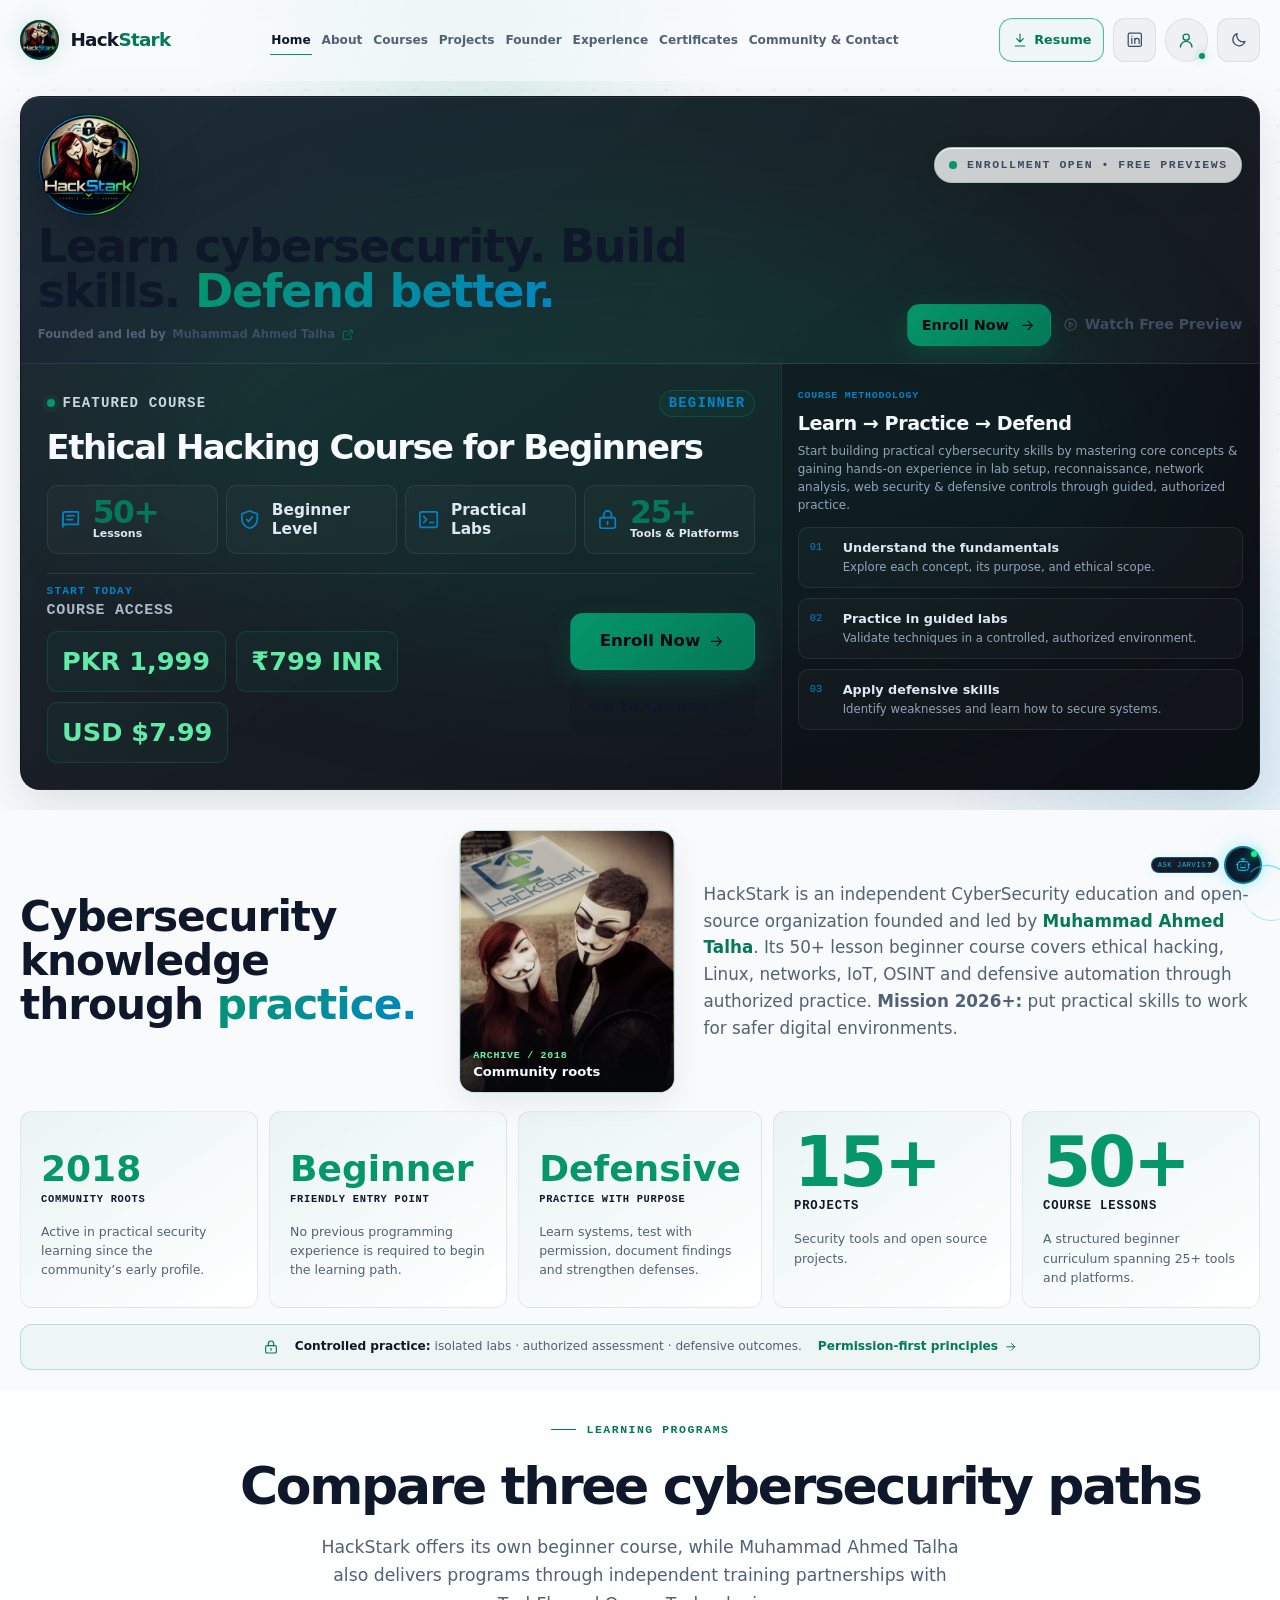
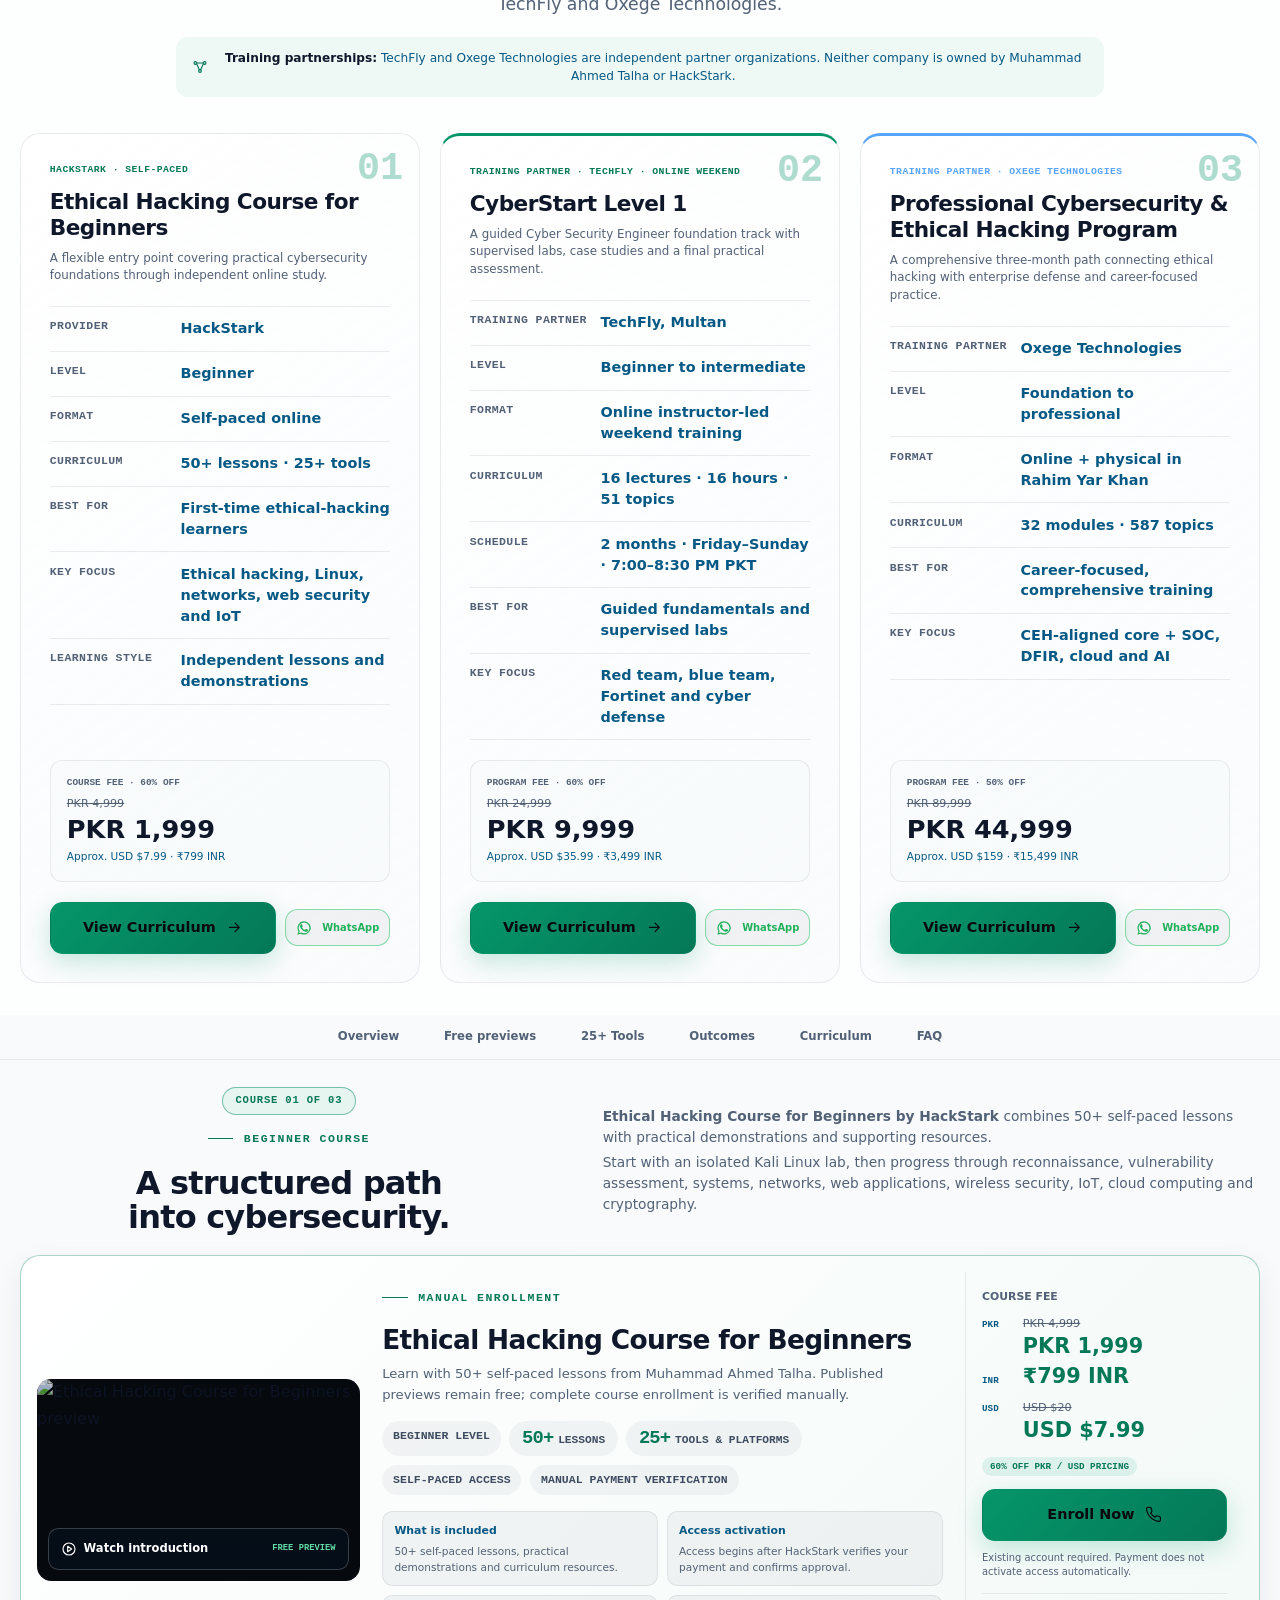
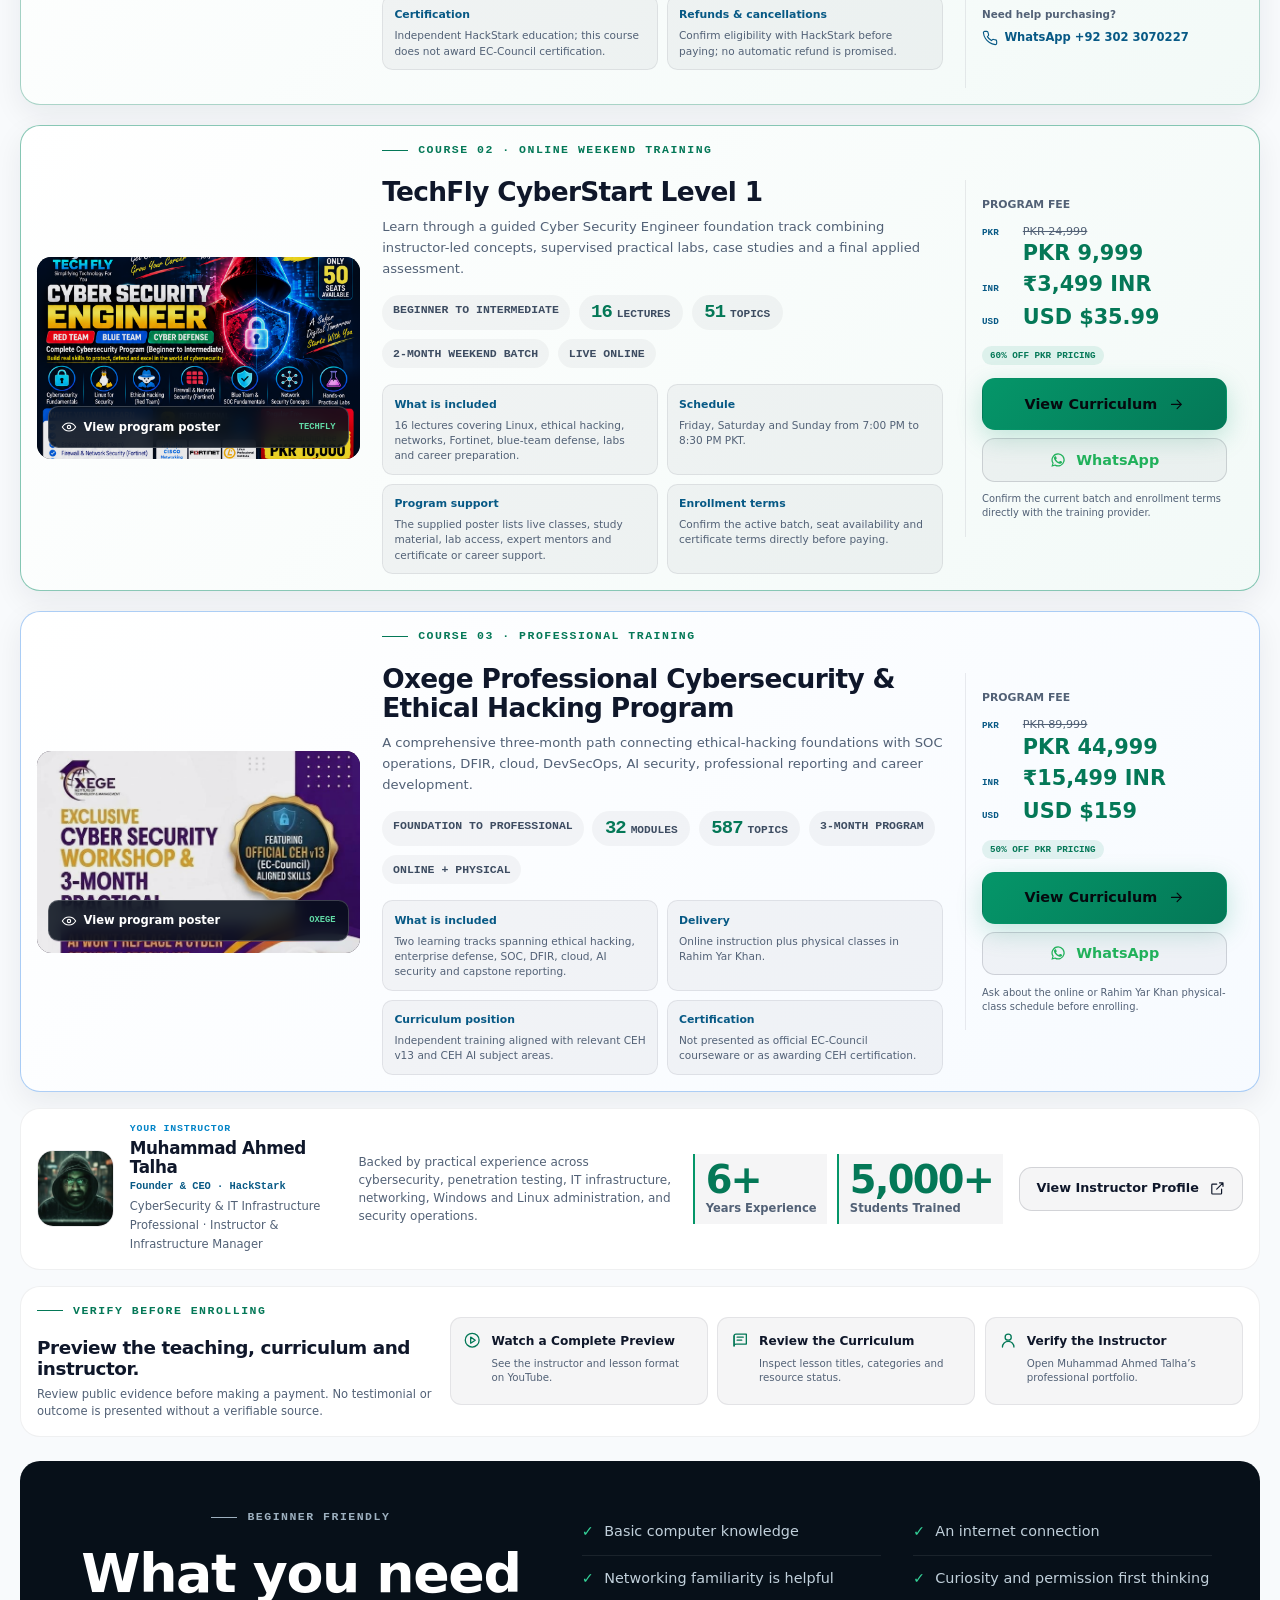
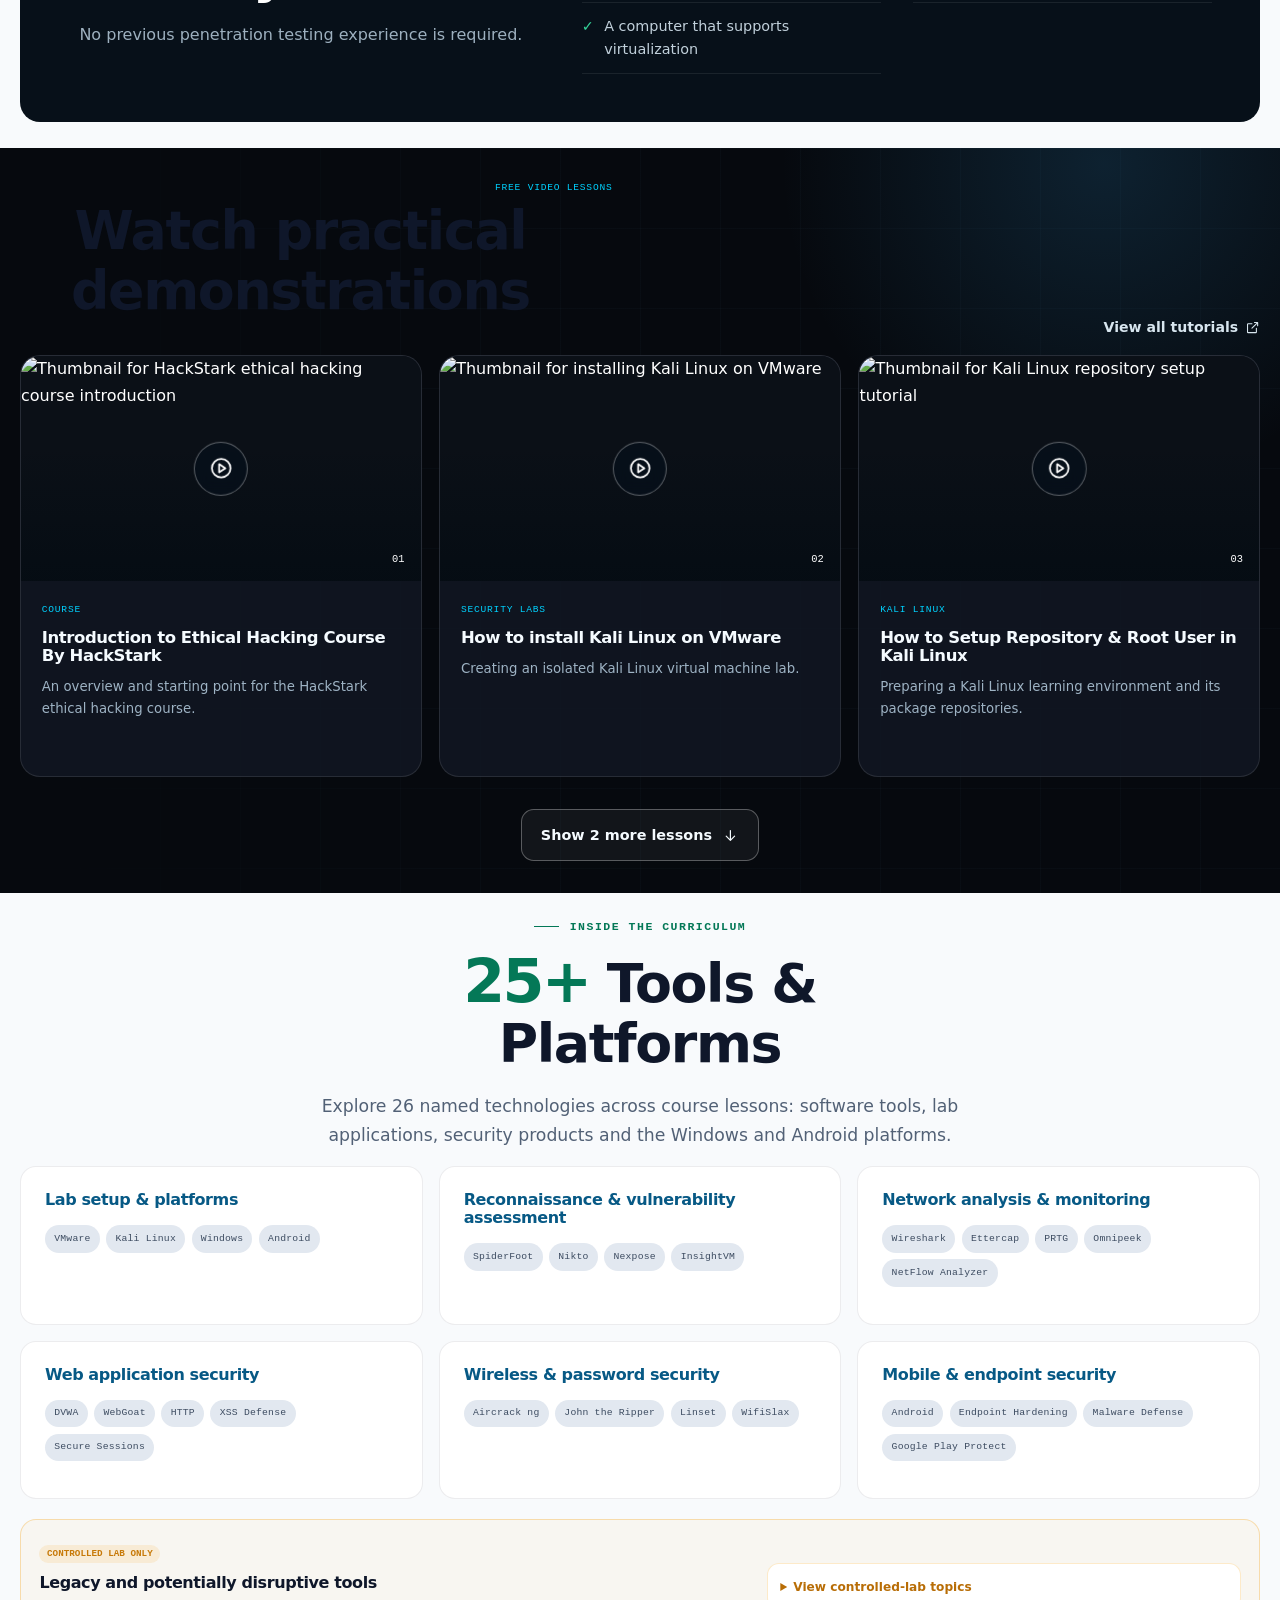
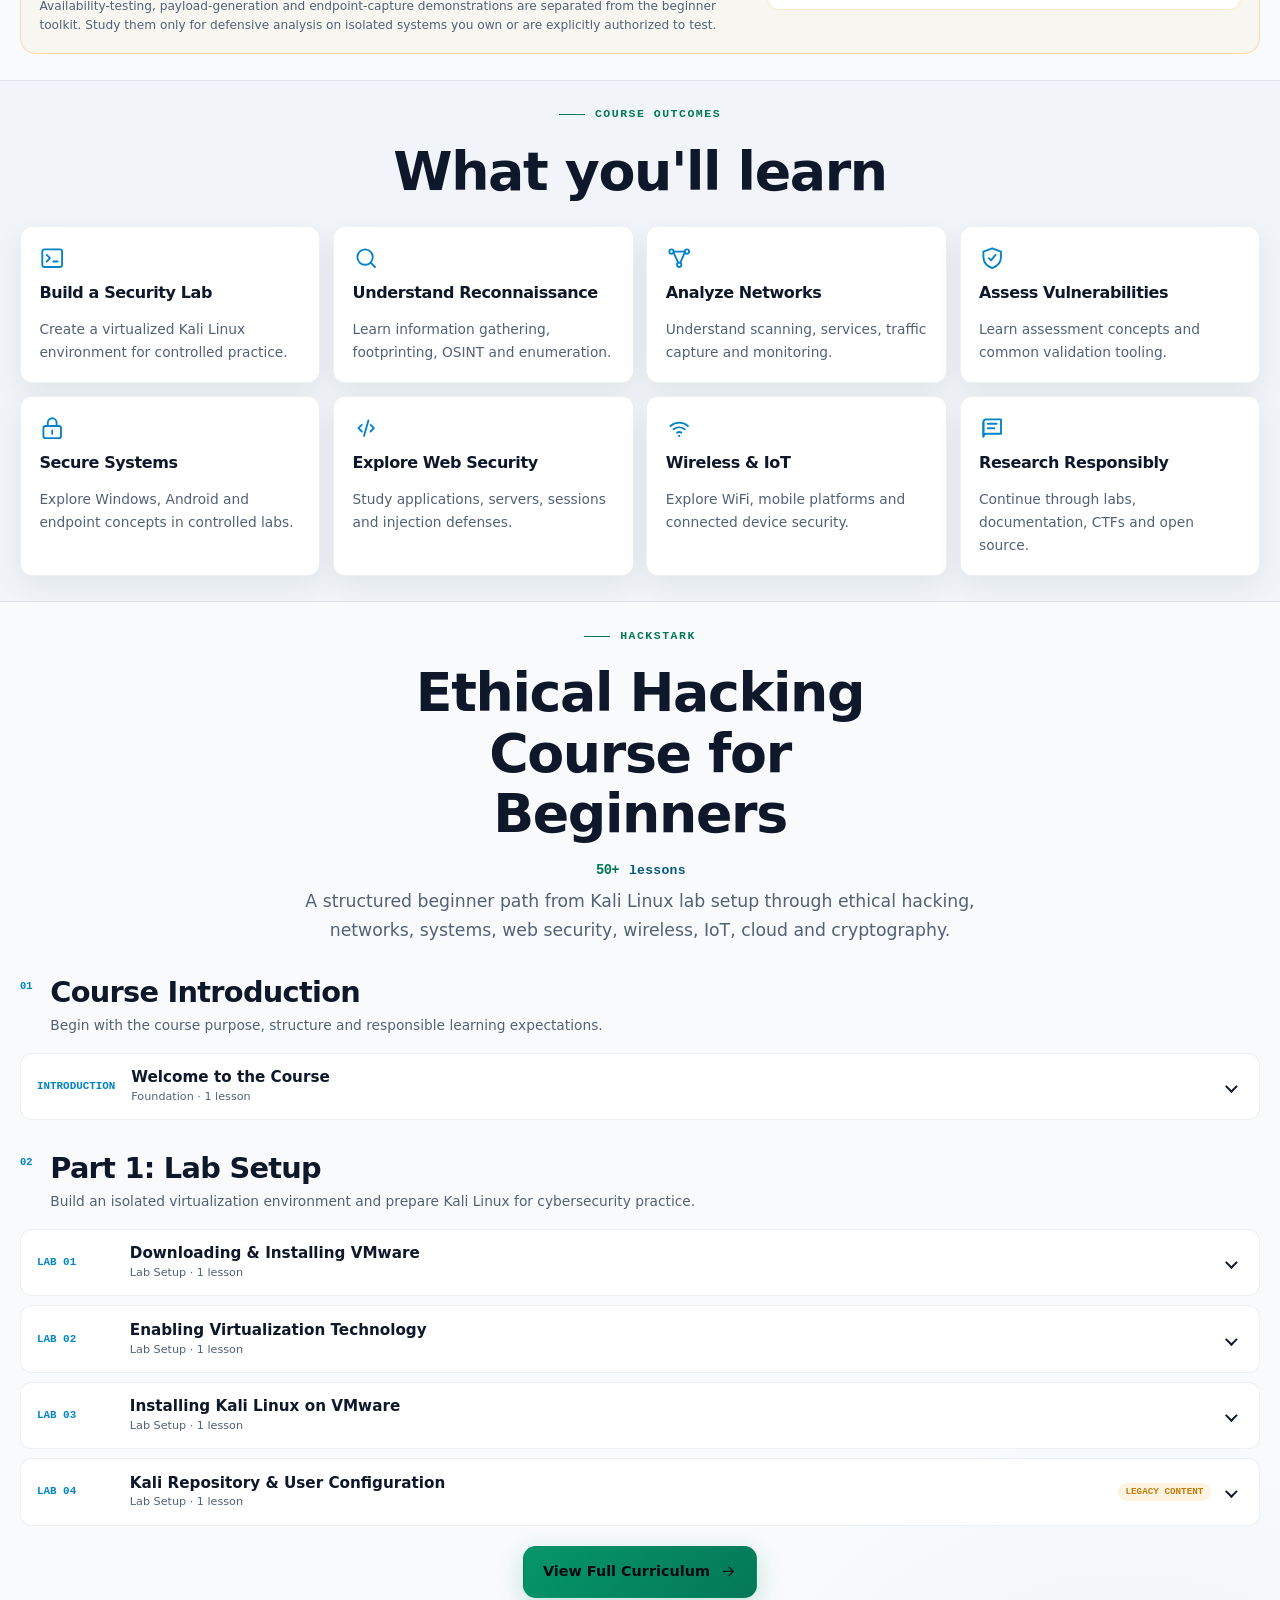
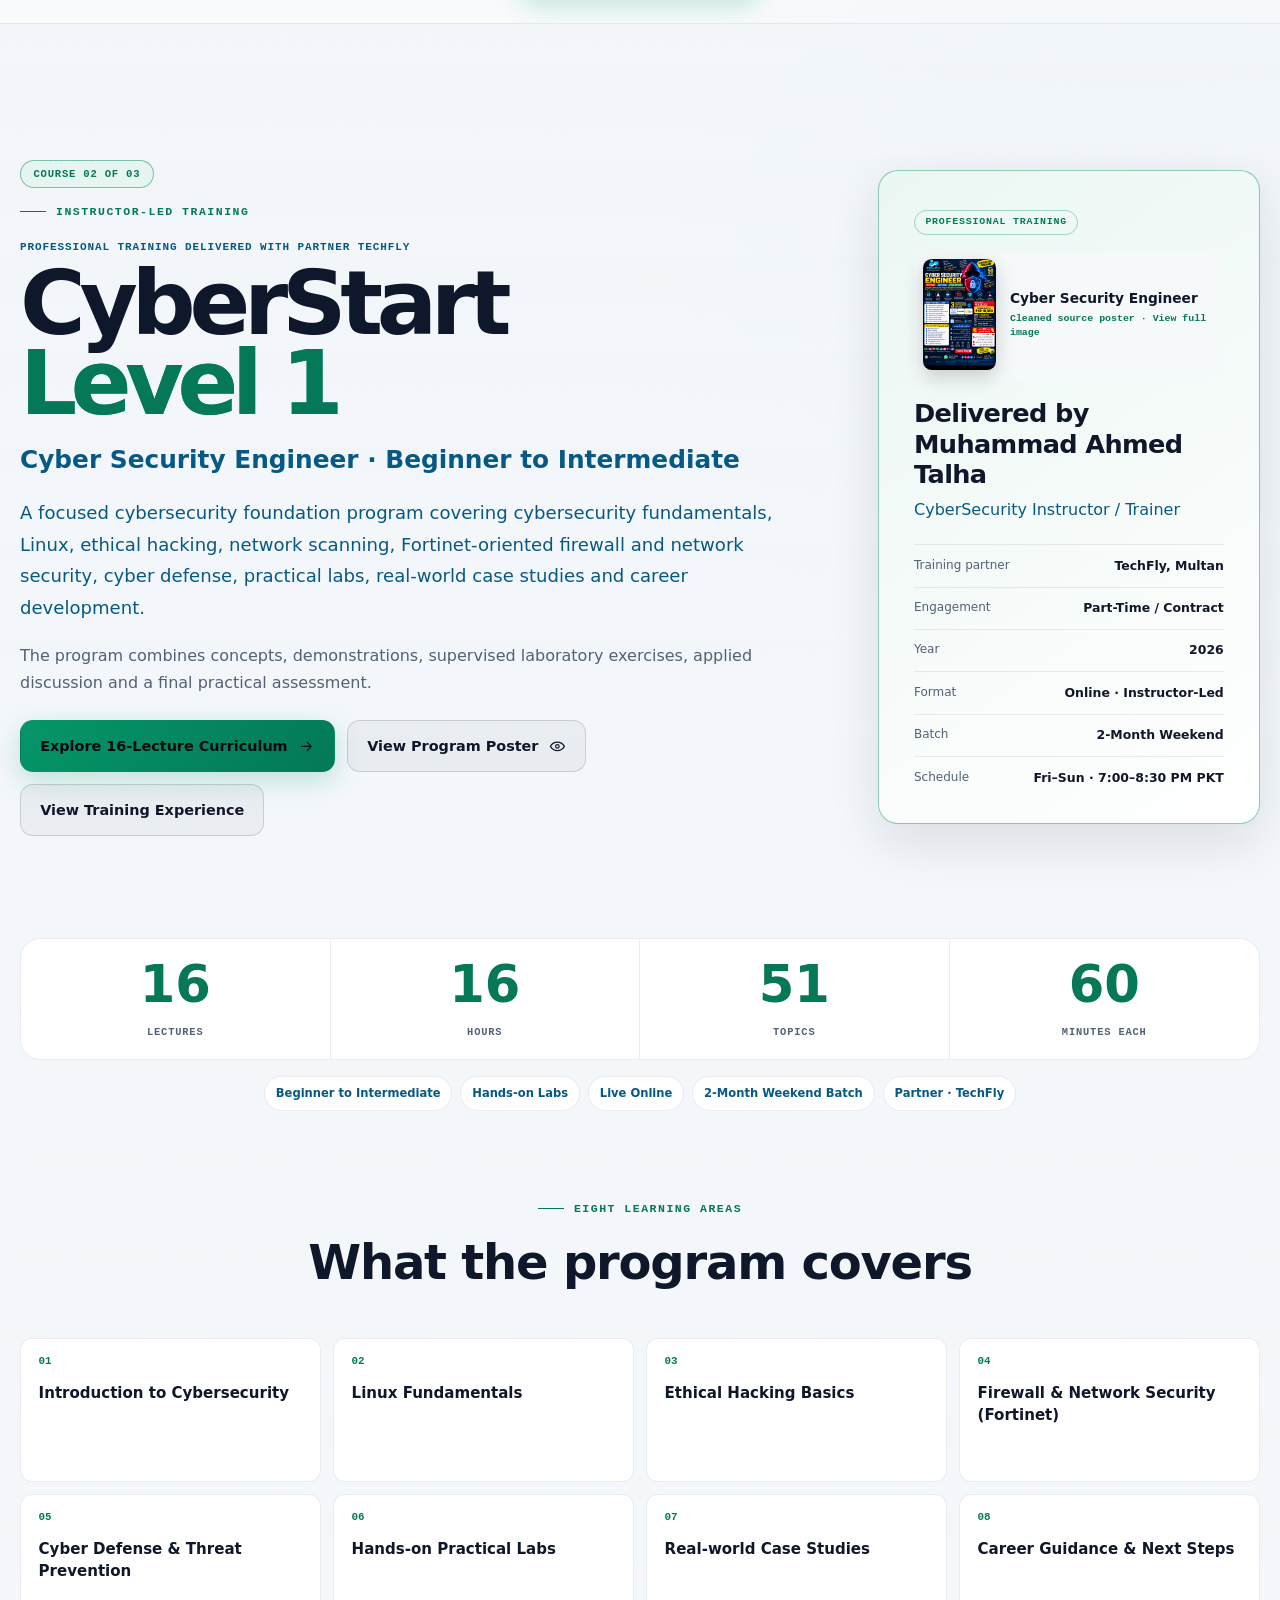
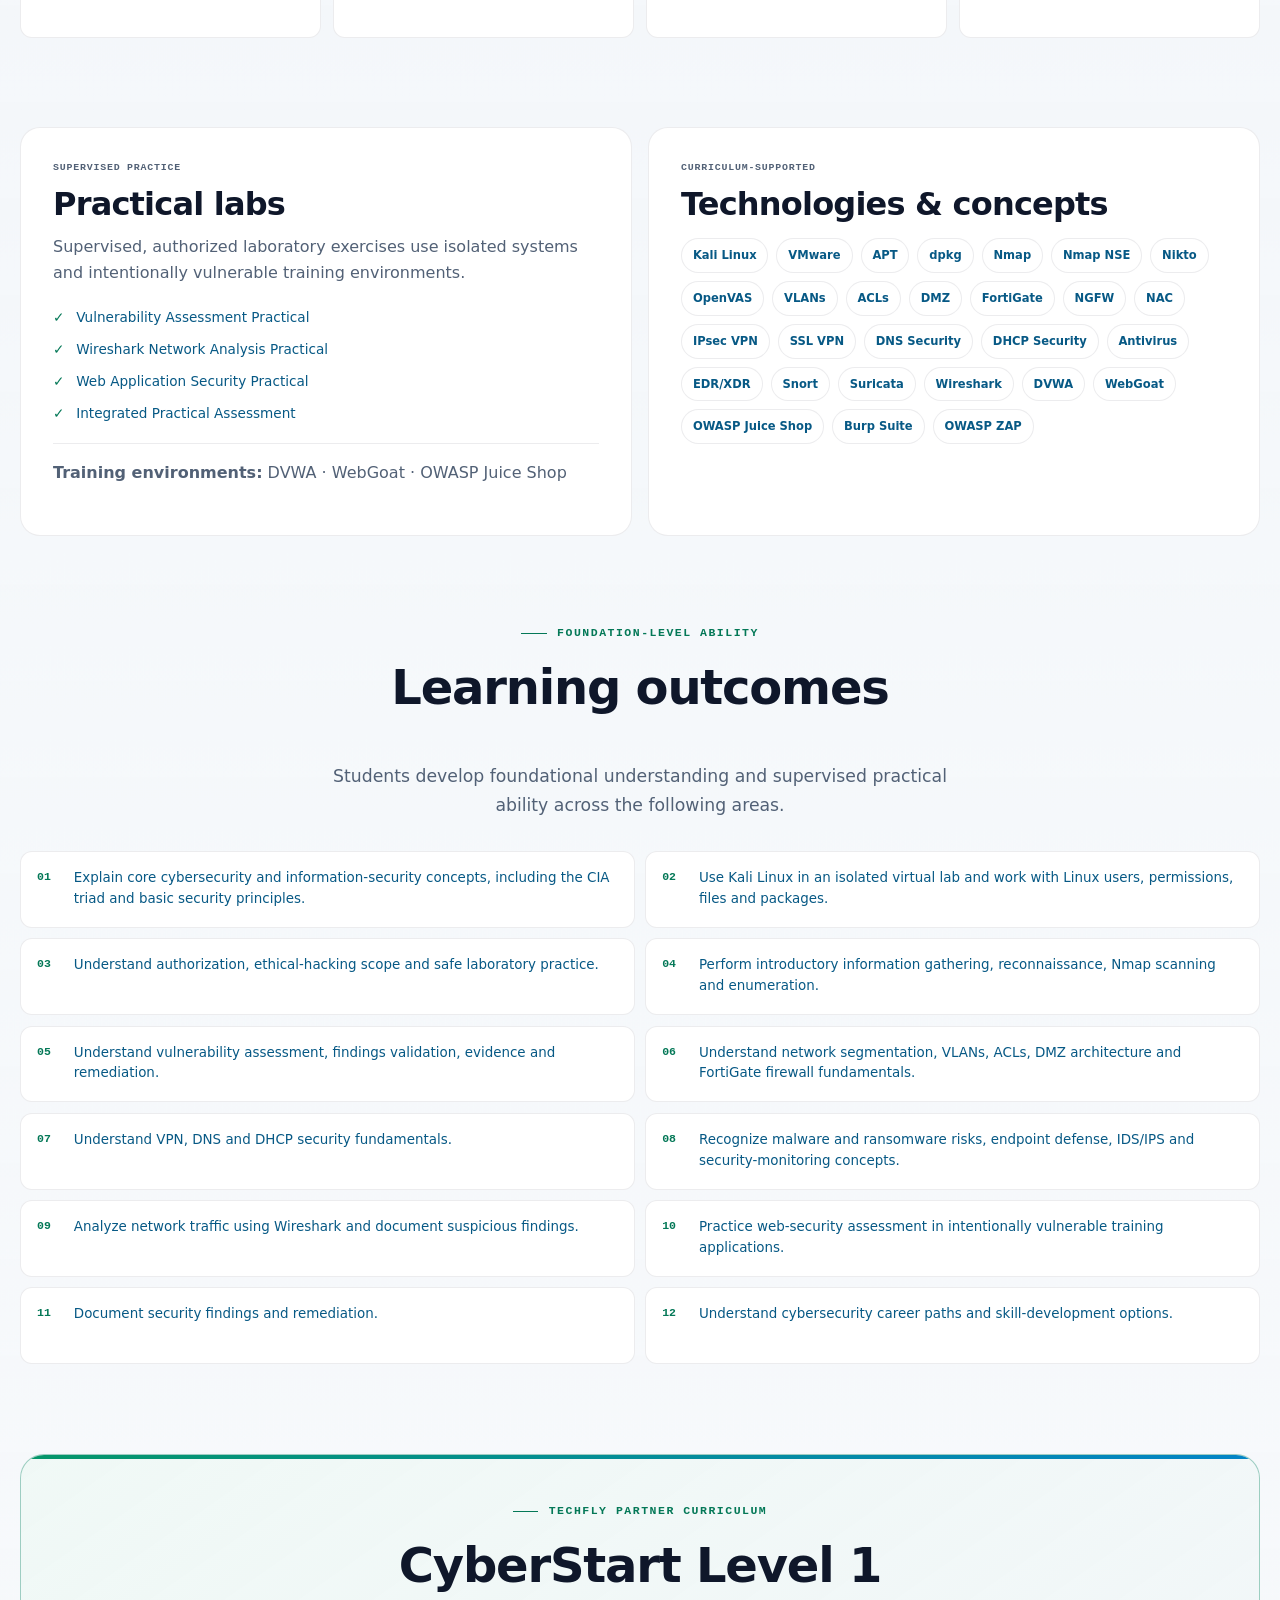
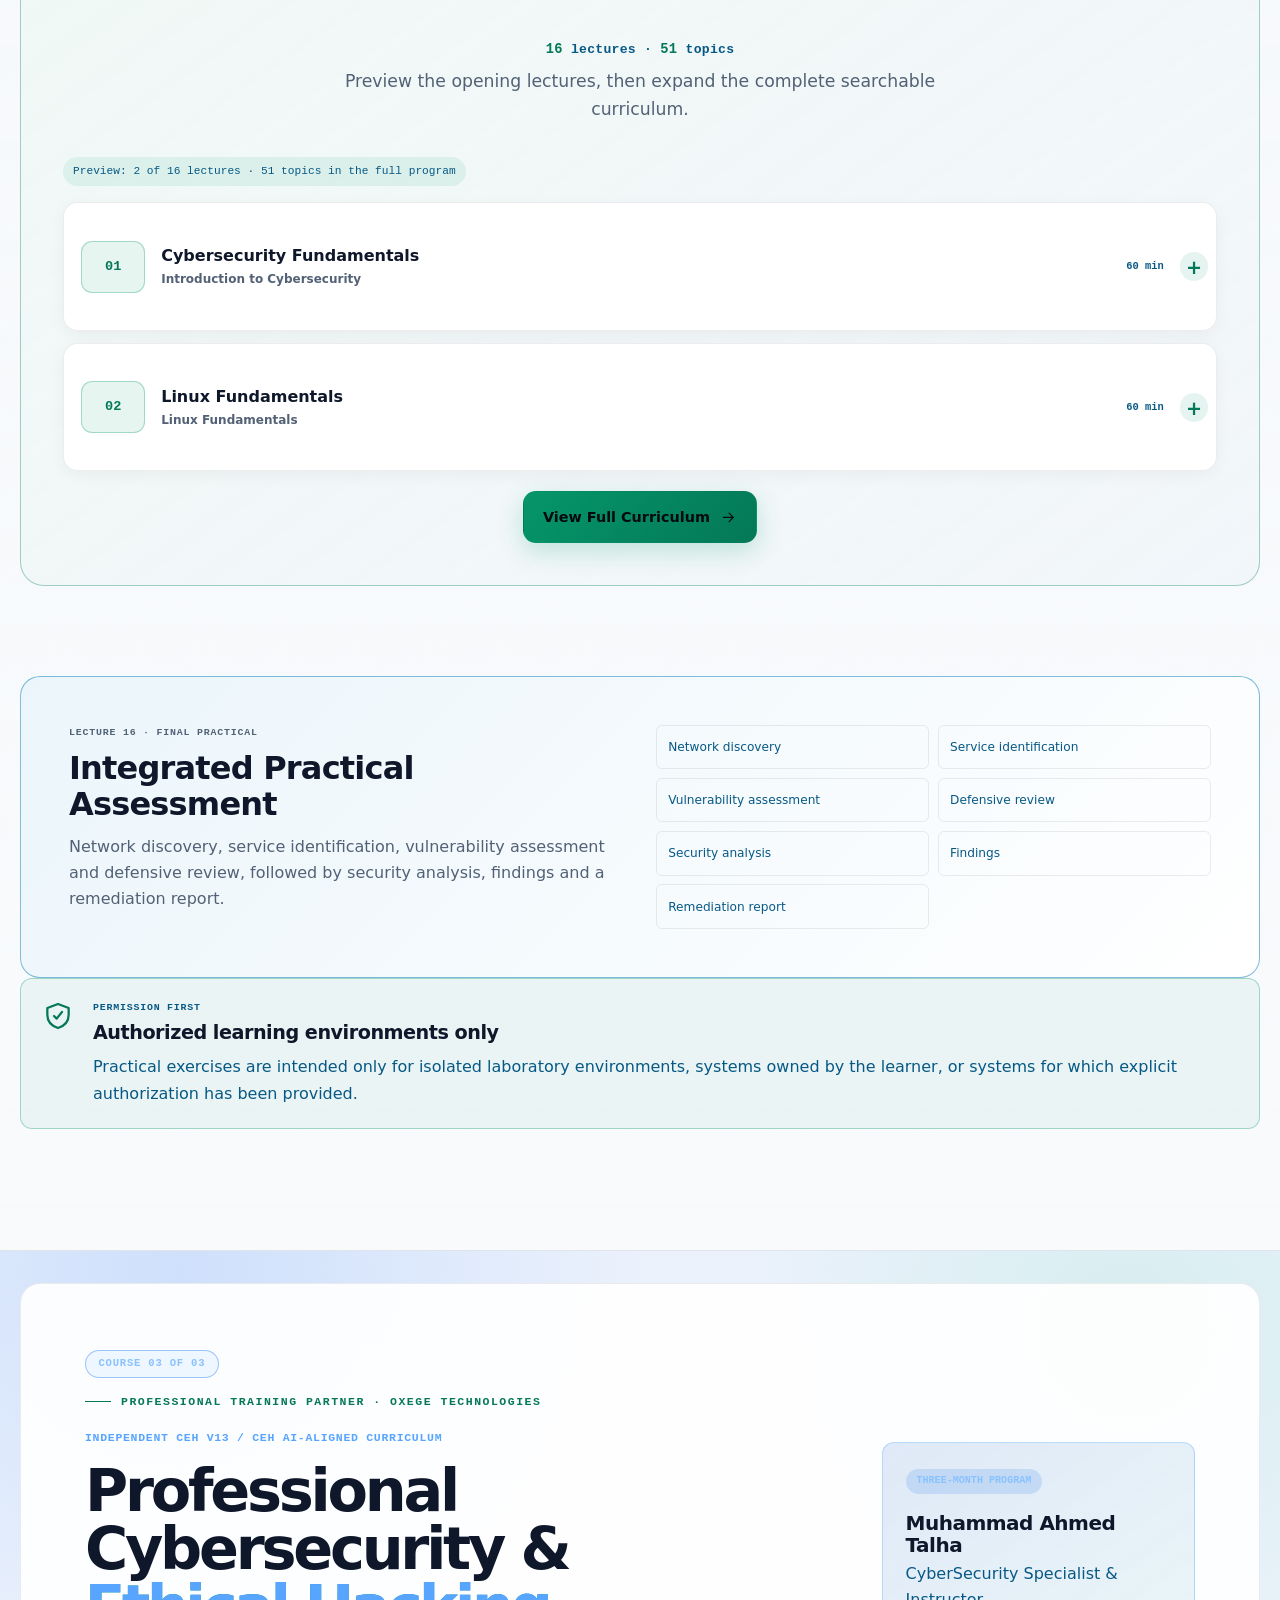
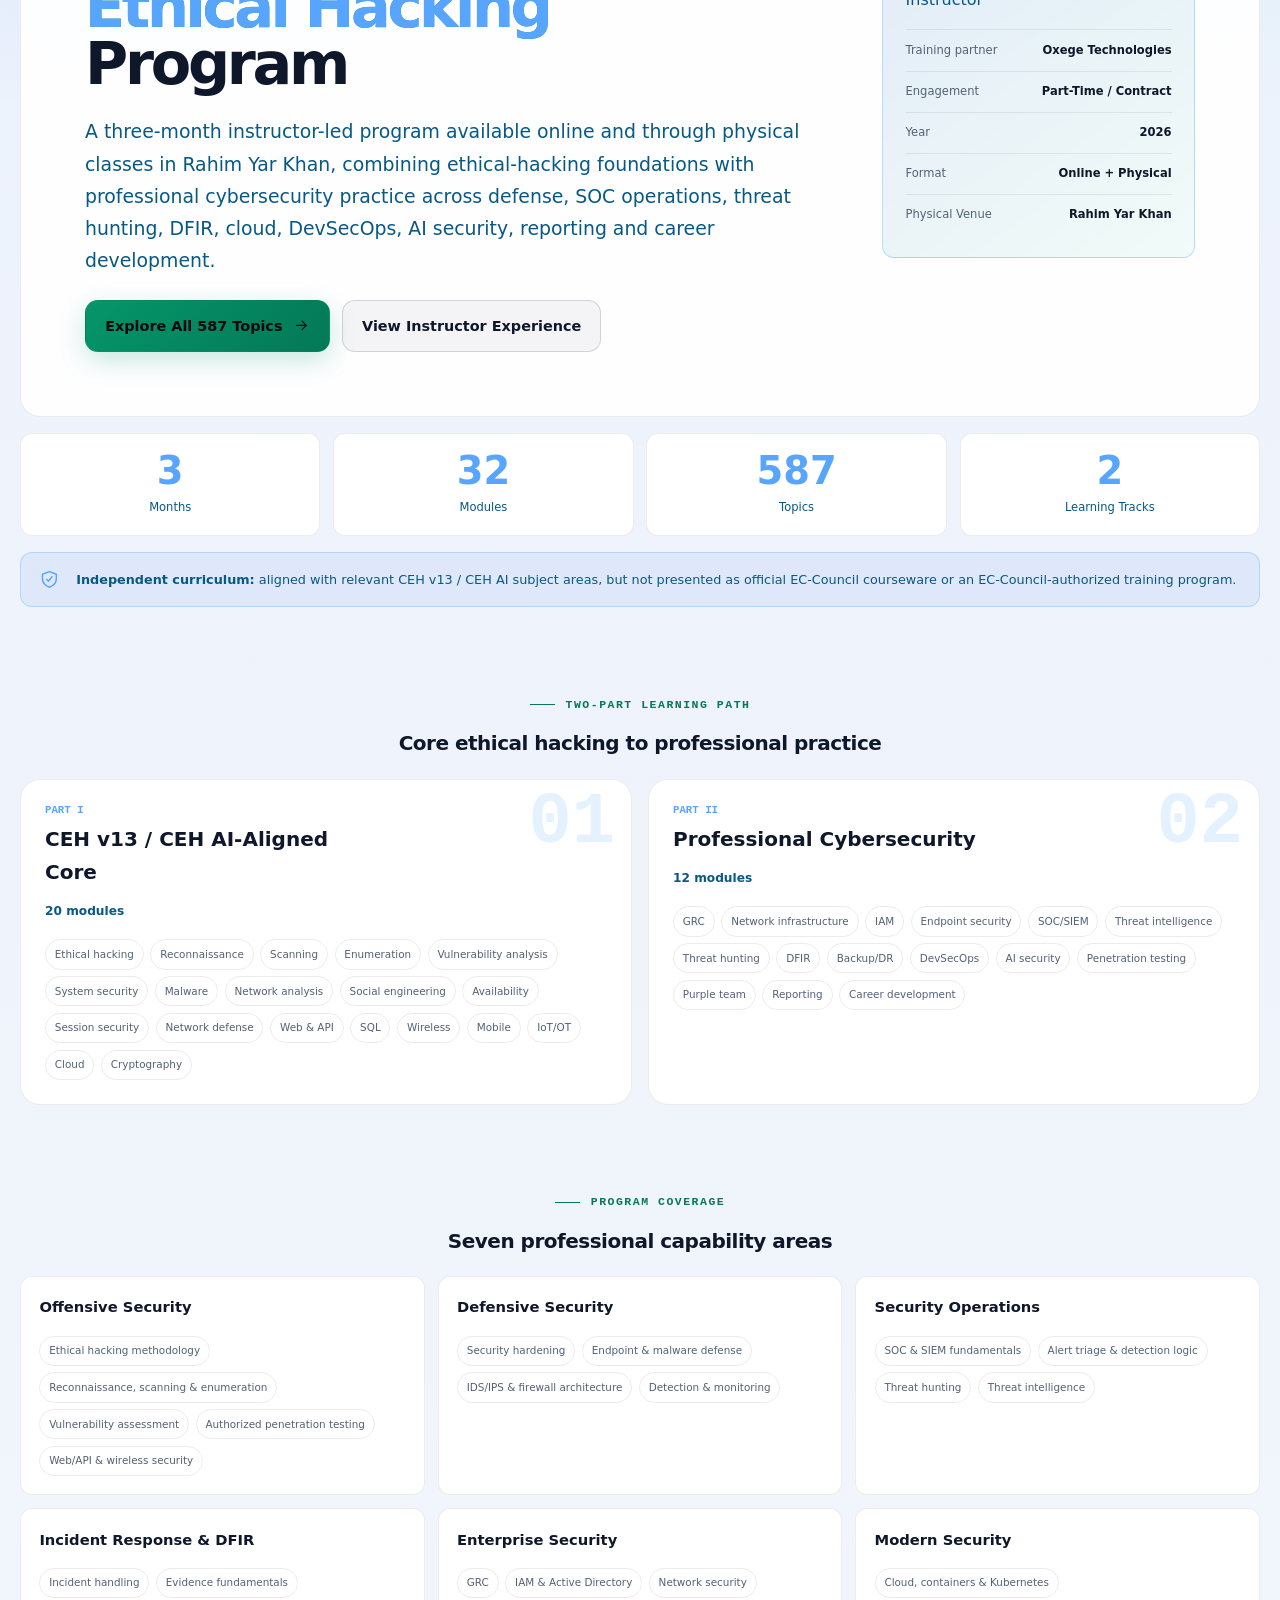
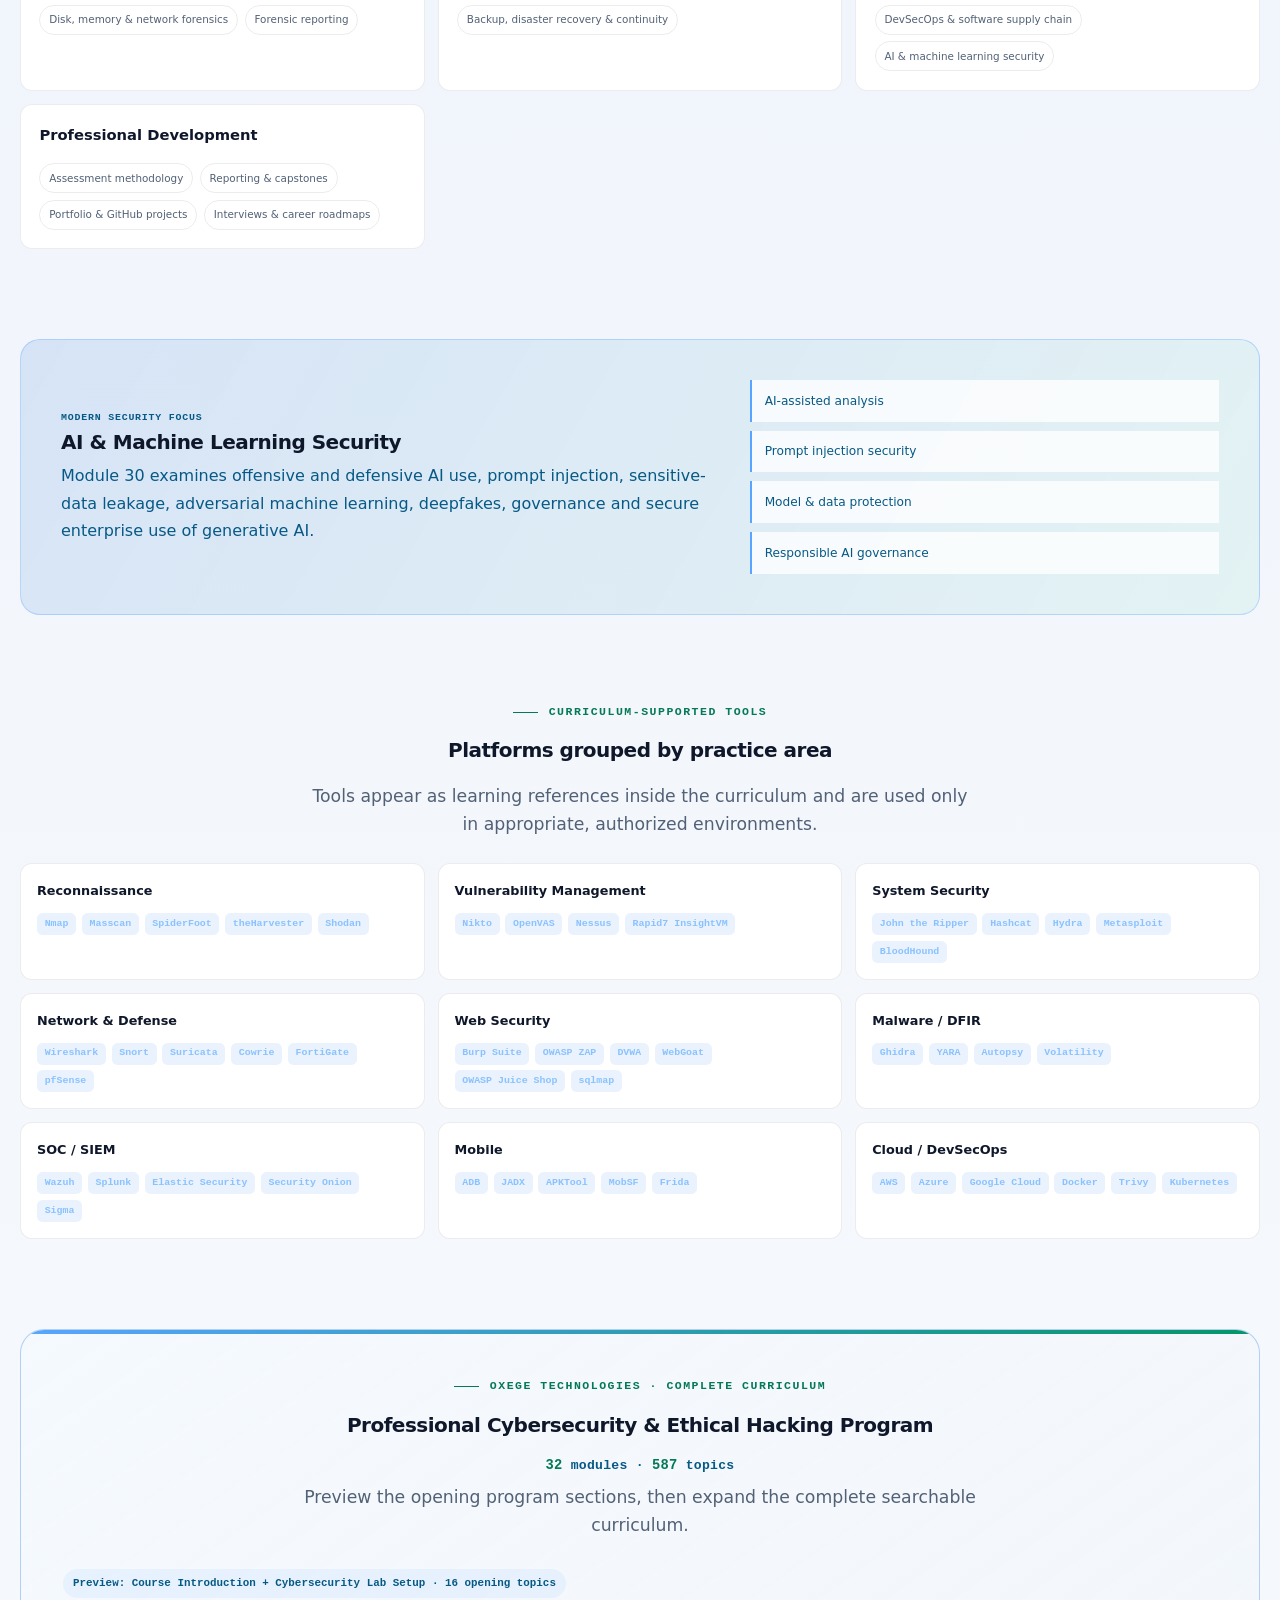
==== index.html @ c800ff66 "Add files via upload" ====
<!doctype html>
<html lang="en" data-theme="dark">
<head>
  <meta charset="utf-8">
  <meta name="viewport" content="width=device-width, initial-scale=1">
  <meta name="description" content="HackStark showcases cybersecurity education by Muhammad Ahmed Talha, including the self-paced Ethical Hacking Course and training programs delivered with independent partners TechFly and Oxege Technologies.">
  <meta name="theme-color" content="#06090e">
  <meta name="color-scheme" content="dark light">
  <meta name="application-name" content="HackStark">
  <meta name="apple-mobile-web-app-title" content="HackStark">
  <meta name="mobile-web-app-capable" content="yes">
  <meta name="apple-mobile-web-app-capable" content="yes">
  <meta name="referrer" content="strict-origin-when-cross-origin">
  <title>HackStark | Cybersecurity Education &amp; Open Source</title>

  <link rel="canonical" href="https://mahmedtalha.github.io/hackstark/">
  <link rel="icon" href="favicon.ico" sizes="any">
  <link rel="icon" href="favicon-16x16.png" type="image/png" sizes="16x16">
  <link rel="icon" href="favicon-32x32.png" type="image/png" sizes="32x32">
  <link rel="icon" href="favicon-48x48.png" type="image/png" sizes="48x48">
  <link rel="apple-touch-icon" href="apple-touch-icon.png" sizes="180x180">
  <link rel="manifest" href="site.webmanifest?v=20260921b">
  <meta name="msapplication-TileColor" content="#020b13">
  <meta name="msapplication-TileImage" content="icon-144.png">

  <meta property="og:type" content="website">
  <meta property="og:site_name" content="HackStark">
  <meta property="og:title" content="HackStark | Cybersecurity Education &amp; Open Source">
  <meta property="og:description" content="Practical cybersecurity education, ethical hacking courses, security research and open source projects founded and led by Muhammad Ahmed Talha.">
  <meta property="og:url" content="https://mahmedtalha.github.io/hackstark/">
  <meta property="og:image" content="https://mahmedtalha.github.io/hackstark/og.png">
  <meta property="og:image:width" content="1200">
  <meta property="og:image:height" content="630">
  <meta property="og:image:alt" content="Circular HackStark logo with two masked figures, a shield and blue-green branding">

  <meta name="twitter:card" content="summary_large_image">
  <meta name="twitter:title" content="HackStark | Cybersecurity Education &amp; Open Source">
  <meta name="twitter:description" content="Practical cybersecurity education, ethical hacking courses, security research and open source projects founded and led by Muhammad Ahmed Talha.">
  <meta name="twitter:image" content="https://mahmedtalha.github.io/hackstark/og.png">

  <link rel="preconnect" href="https://premium-cow-1150.clerk.accounts.dev" crossorigin>
  <link rel="dns-prefetch" href="//premium-cow-1150.clerk.accounts.dev">
  <link rel="preload" href="https://premium-cow-1150.clerk.accounts.dev/npm/@clerk/ui@1/dist/ui.browser.js" as="script" crossorigin="anonymous" fetchpriority="high">
  <link rel="preload" href="https://premium-cow-1150.clerk.accounts.dev/npm/@clerk/clerk-js@6/dist/clerk.browser.js" as="script" crossorigin="anonymous" fetchpriority="high">
  <link rel="stylesheet" href="style.css?v=20261005b">
  <link rel="stylesheet" href="course.css?v=20261005c">
  <link rel="stylesheet" href="cyberstart.css?v=20261004c">
  <link rel="stylesheet" href="oxege-course.css?v=20261005">
  <link rel="stylesheet" href="jarvis-aichatbot.css?v=20260922">
  <script defer fetchpriority="high" crossorigin="anonymous" src="https://premium-cow-1150.clerk.accounts.dev/npm/@clerk/ui@1/dist/ui.browser.js"></script>
  <script defer fetchpriority="high" crossorigin="anonymous" data-clerk-publishable-key="pk_test_cHJlbWl1bS1jb3ctMTE1MC5jbGVyay5hY2NvdW50cy5kZXYk" src="https://premium-cow-1150.clerk.accounts.dev/npm/@clerk/clerk-js@6/dist/clerk.browser.js"></script>
  <script src="clerk-auth.js?v=20260922g" defer></script>
  <script src="oxege-curriculum-data.js?v=20261004" defer></script>
  <script src="hackstark-data.js?v=20261005b" defer></script>
  <script src="script.js?v=20261004" defer></script>
  <script src="course.js?v=20261005" defer></script>
  <script src="cyberstart.js?v=20261005" defer></script>
  <script src="oxege-course.js?v=20261005" defer></script>
  <script src="whatsapp-enrollment.js?v=20260922" defer></script>
  <script src="jarvis-aichatbot.js?v=20261005b" defer></script>

  <script type="application/ld+json">
  {
    "@context": "https://schema.org",
    "@graph": [
      {
        "@type": "Organization",
        "@id": "https://mahmedtalha.github.io/hackstark/#organization",
        "name": "HackStark",
        "url": "https://mahmedtalha.github.io/hackstark/",
        "email": "hackstarkofficial@gmail.com",
        "description": "A cybersecurity education and open source organization founded and led by Muhammad Ahmed Talha, focused on practical learning, responsible security research and open source projects.",
        "founder": { "@id": "https://mahmedtalha.github.io/hackstark/#founder" },
        "hasCourse": { "@id": "https://mahmedtalha.github.io/hackstark/#ethical-hacking-course" },
        "sameAs": [
          "https://github.com/hackstarkofficial",
          "https://www.youtube.com/@hackstark8829",
          "https://facebook.com/hackstarkk/",
          "https://t.me/hackstarkofficial"
        ]
      },
      {
        "@type": "WebSite",
        "@id": "https://mahmedtalha.github.io/hackstark/#website",
        "url": "https://mahmedtalha.github.io/hackstark/",
        "name": "HackStark",
        "publisher": { "@id": "https://mahmedtalha.github.io/hackstark/#organization" }
      },
      {
        "@type": "Person",
        "@id": "https://mahmedtalha.github.io/hackstark/#founder",
        "name": "Muhammad Ahmed Talha",
        "jobTitle": "CyberSecurity and IT Infrastructure Professional; Founder and CEO of HackStark",
        "description": "CyberSecurity instructor and IT infrastructure manager with 6+ years of experience across security training, penetration testing, enterprise operations and open-source security projects.",
        "email": "ahmedtalha470@gmail.com",
        "telephone": "+92 302 3070227",
        "address": { "@type": "PostalAddress", "addressLocality": "Rahim Yar Khan", "addressCountry": "PK" },
        "url": "https://mahmedtalha.github.io/portfolio/",
        "image": "https://mahmedtalha.github.io/hackstark/muhammad-ahmed-talha.webp",
        "worksFor": { "@id": "https://mahmedtalha.github.io/hackstark/#organization" },
        "alumniOf": { "@type": "CollegeOrUniversity", "name": "Islamia University of Bahawalpur" },
        "knowsAbout": ["Penetration Testing", "VAPT", "Red Teaming", "Network Security", "Active Directory", "Fortinet", "pfSense", "MikroTik", "Windows Server", "Linux System Administration", "OSINT", "Python Automation"],
        "sameAs": [
          "https://github.com/mahmedtalha",
          "https://linkedin.com/in/ahmedtalha470"
        ]
      },
      {
        "@type": "Course",
        "@id": "https://mahmedtalha.github.io/hackstark/#ethical-hacking-course",
        "name": "Ethical Hacking Course for Beginners",
        "description": "A structured beginner course covering Kali Linux lab setup, reconnaissance, vulnerability assessment, systems, networks, web security, wireless security, IoT, cloud computing and cryptography.",
        "url": "https://mahmedtalha.github.io/hackstark/#course-top",
        "educationalLevel": "Beginner",
        "isAccessibleForFree": true,
        "inLanguage": "en",
        "hasCourseInstance": {
          "@type": "CourseInstance",
          "courseMode": "online, self-paced",
          "instructor": { "@id": "https://mahmedtalha.github.io/hackstark/#founder" }
        },
        "offers": { "@type": "Offer", "priceCurrency": "PKR", "price": "1999" },
        "provider": { "@id": "https://mahmedtalha.github.io/hackstark/#organization" }
      },
      {
        "@type": "Course",
        "@id": "https://mahmedtalha.github.io/hackstark/#cyberstart",
        "name": "CyberStart Level 1",
        "alternateName": "Cyber Security Engineer Foundation Program",
        "description": "A 16-lecture online instructor-led cybersecurity foundation program delivered within a two-month weekend format, covering cybersecurity fundamentals, Linux, ethical hacking, network scanning, Fortinet-oriented firewall and network security, cyber defense, supervised practical labs, case studies, career guidance and an integrated practical assessment.",
        "url": "https://mahmedtalha.github.io/hackstark/#cyberstart",
        "educationalLevel": "Foundation",
        "timeRequired": "PT16H",
        "inLanguage": "en",
        "provider": { "@type": "Organization", "name": "TechFly", "address": { "@type": "PostalAddress", "addressLocality": "Multan", "addressCountry": "PK" } },
        "hasCourseInstance": {
          "@type": "CourseInstance",
          "courseMode": "Online instructor-led weekend training",
          "instructor": { "@id": "https://mahmedtalha.github.io/hackstark/#founder" }
        },
        "offers": { "@type": "Offer", "priceCurrency": "PKR", "price": "9999" }
      },
      {
        "@type": "Course",
        "@id": "https://mahmedtalha.github.io/hackstark/#oxege-training",
        "name": "Professional Cybersecurity & Ethical Hacking Program",
        "alternateName": "CEH v13 / CEH AI-Aligned Curriculum",
        "description": "An independent three-month professional cybersecurity curriculum aligned with relevant CEH v13 and CEH AI subject areas. It is not official EC-Council courseware or an EC-Council-authorized training program.",
        "url": "https://mahmedtalha.github.io/hackstark/#oxege-training",
        "educationalLevel": "Beginner to professional",
        "timeRequired": "P3M",
        "inLanguage": "en",
        "provider": { "@type": "Organization", "name": "Oxege Technologies" },
        "hasCourseInstance": {
          "@type": "CourseInstance",
          "courseMode": ["Online", "Physical classroom in Rahim Yar Khan"],
          "location": { "@type": "Place", "name": "Rahim Yar Khan", "address": { "@type": "PostalAddress", "addressLocality": "Rahim Yar Khan", "addressCountry": "PK" } },
          "instructor": { "@id": "https://mahmedtalha.github.io/hackstark/#founder" }
        },
        "offers": { "@type": "Offer", "priceCurrency": "PKR", "price": "44999" }
      }
    ]
  }
  </script>
</head>
<body>
  <a class="skip-link" href="#main-content">Skip to main content</a>
  <div class="scroll-progress" aria-hidden="true"><span id="scroll-progress-bar"></span></div>

  <!-- Reusable icon symbols -->
  <svg class="svg-sprite" aria-hidden="true" focusable="false">
    <symbol id="icon-arrow" viewBox="0 0 24 24"><path d="M5 12h14M13 6l6 6-6 6"/></symbol>
    <symbol id="icon-book" viewBox="0 0 24 24"><path d="M4 19.5A2.5 2.5 0 0 1 6.5 17H20V4H6.5A2.5 2.5 0 0 0 4 6.5v13Z"/><path d="M4 19.5v-13M8 8h8M8 12h6"/></symbol>
    <symbol id="icon-code" viewBox="0 0 24 24"><path d="m8 9-3 3 3 3M16 9l3 3-3 3M14 5l-4 14"/></symbol>
    <symbol id="icon-copy" viewBox="0 0 24 24"><rect x="9" y="9" width="11" height="11" rx="2"/><path d="M15 9V6a2 2 0 0 0-2-2H6a2 2 0 0 0-2 2v7a2 2 0 0 0 2 2h3"/></symbol>
    <symbol id="icon-download" viewBox="0 0 24 24"><path d="M12 3v12M7 10l5 5 5-5M5 21h14"/></symbol>
    <symbol id="icon-external" viewBox="0 0 24 24"><path d="M15 4h5v5M20 4l-9 9"/><path d="M18 13v6a1 1 0 0 1-1 1H5a1 1 0 0 1-1-1V7a1 1 0 0 1 1-1h6"/></symbol>
    <symbol id="icon-eye" viewBox="0 0 24 24"><path d="M2 12s3.5-6 10-6 10 6 10 6-3.5 6-10 6S2 12 2 12Z"/><circle cx="12" cy="12" r="2.5"/></symbol>
    <symbol id="icon-github" viewBox="0 0 24 24"><path d="M15 22v-4a4.8 4.8 0 0 0-1-3.5c3.3-.4 6.8-1.6 6.8-7.4A5.8 5.8 0 0 0 19.3 3 5.4 5.4 0 0 0 19.1.1S17.9-.3 15 1.6a13.4 13.4 0 0 0-6 0C6.1-.3 4.9.1 4.9.1A5.4 5.4 0 0 0 4.7 3a5.8 5.8 0 0 0-1.5 4.1c0 5.8 3.5 7 6.8 7.4A4.8 4.8 0 0 0 9 18v4"/><path d="M9 19c-3 .9-3-1.5-4-2"/></symbol>
    <symbol id="icon-globe" viewBox="0 0 24 24"><circle cx="12" cy="12" r="9"/><path d="M3 12h18M12 3a15 15 0 0 1 0 18M12 3a15 15 0 0 0 0 18"/></symbol>
    <symbol id="icon-grid" viewBox="0 0 24 24"><rect x="4" y="4" width="6" height="6" rx="1"/><rect x="14" y="4" width="6" height="6" rx="1"/><rect x="4" y="14" width="6" height="6" rx="1"/><rect x="14" y="14" width="6" height="6" rx="1"/></symbol>
    <symbol id="icon-instagram" viewBox="0 0 24 24"><rect x="3" y="3" width="18" height="18" rx="5"/><circle cx="12" cy="12" r="4"/><circle cx="17.5" cy="6.5" r=".8" fill="currentColor" stroke="none"/></symbol>
    <symbol id="icon-layers" viewBox="0 0 24 24"><path d="m12 3 9 5-9 5-9-5 9-5Z"/><path d="m3 12 9 5 9-5M3 16l9 5 9-5"/></symbol>
    <symbol id="icon-linkedin" viewBox="0 0 24 24"><rect x="3" y="3" width="18" height="18" rx="2"/><path d="M8 10v7M8 7v.01M12 17v-4a3 3 0 0 1 6 0v4M12 10v7"/></symbol>
    <symbol id="icon-lock" viewBox="0 0 24 24"><rect x="4" y="10" width="16" height="11" rx="2"/><path d="M8 10V7a4 4 0 0 1 8 0v3M12 14v3"/></symbol>
    <symbol id="icon-mail" viewBox="0 0 24 24"><rect x="3" y="5" width="18" height="14" rx="2"/><path d="m3 7 9 6 9-6"/></symbol>
    <symbol id="icon-menu" viewBox="0 0 24 24"><path d="M4 7h16M4 12h16M4 17h16"/></symbol>
    <symbol id="icon-moon" viewBox="0 0 24 24"><path d="M20.5 14.2A8.4 8.4 0 0 1 9.8 3.5 8.5 8.5 0 1 0 20.5 14.2Z"/></symbol>
    <symbol id="icon-network" viewBox="0 0 24 24"><circle cx="5" cy="6" r="2"/><circle cx="19" cy="6" r="2"/><circle cx="12" cy="18" r="2"/><path d="m7 7 4 9M17 7l-4 9M7 6h10"/></symbol>
    <symbol id="icon-phone" viewBox="0 0 24 24"><path d="M22 16.9v3a2 2 0 0 1-2.2 2 19.8 19.8 0 0 1-8.6-3.1 19.4 19.4 0 0 1-6-6A19.8 19.8 0 0 1 2.1 4.2 2 2 0 0 1 4.1 2h3a2 2 0 0 1 2 1.7c.1 1 .4 2 .7 2.9a2 2 0 0 1-.5 2.1L8.1 9.9a16 16 0 0 0 6 6l1.2-1.2a2 2 0 0 1 2.1-.5c1 .3 1.9.6 2.9.7a2 2 0 0 1 1.7 2Z"/></symbol>
    <symbol id="icon-whatsapp" viewBox="0 0 24 24"><path fill="currentColor" stroke="none" d="M17.47 14.38c-.3-.15-1.76-.87-2.03-.97-.27-.1-.47-.15-.67.15-.2.3-.77.97-.94 1.17-.17.2-.35.22-.64.07-.3-.15-1.26-.46-2.4-1.48a9 9 0 0 1-1.66-2.07c-.17-.3-.02-.46.13-.6.13-.13.3-.35.45-.52.15-.17.2-.3.3-.5.1-.2.05-.37-.03-.52-.07-.15-.67-1.61-.91-2.21-.24-.58-.49-.5-.67-.51h-.57c-.2 0-.52.07-.79.37-.27.3-1.04 1.02-1.04 2.48s1.07 2.88 1.21 3.08c.15.2 2.1 3.21 5.1 4.5.71.31 1.27.49 1.7.63.72.23 1.37.2 1.88.12.58-.09 1.76-.72 2.01-1.42.25-.7.25-1.3.17-1.42-.07-.13-.27-.2-.57-.35ZM12.04 2a9.84 9.84 0 0 0-8.4 14.95L2.05 22l5.18-1.53A9.9 9.9 0 1 0 12.04 2Zm0 17.98a8 8 0 0 1-4.08-1.12l-.29-.17-3.08.91.92-3-.19-.31a8.05 8.05 0 1 1 6.72 3.69Z"/></symbol>
    <symbol id="icon-play" viewBox="0 0 24 24"><circle cx="12" cy="12" r="9"/><path d="m10 8 6 4-6 4V8Z"/></symbol>
    <symbol id="icon-search" viewBox="0 0 24 24"><circle cx="11" cy="11" r="7"/><path d="m20 20-4-4"/></symbol>
    <symbol id="icon-server" viewBox="0 0 24 24"><rect x="3" y="4" width="18" height="6" rx="2"/><rect x="3" y="14" width="18" height="6" rx="2"/><path d="M7 7h.01M7 17h.01M11 7h6M11 17h6"/></symbol>
    <symbol id="icon-shield" viewBox="0 0 24 24"><path d="M12 3 20 6v5c0 5-3.3 8.4-8 10-4.7-1.6-8-5-8-10V6l8-3Z"/><path d="m9 12 2 2 4-5"/></symbol>
    <symbol id="icon-sun" viewBox="0 0 24 24"><circle cx="12" cy="12" r="4"/><path d="M12 2v2M12 20v2M4.9 4.9l1.4 1.4M17.7 17.7l1.4 1.4M2 12h2M20 12h2M4.9 19.1l1.4-1.4M17.7 6.3l1.4-1.4"/></symbol>
    <symbol id="icon-telegram" viewBox="0 0 24 24"><path d="m21 4-3 16-6-4-3 3v-5l8-7-10 6-4-2 18-7Z"/></symbol>
    <symbol id="icon-terminal" viewBox="0 0 24 24"><rect x="3" y="4" width="18" height="16" rx="2"/><path d="m7 9 3 3-3 3M13 15h4"/></symbol>
    <symbol id="icon-user" viewBox="0 0 24 24"><circle cx="12" cy="8" r="4"/><path d="M4.5 21a7.5 7.5 0 0 1 15 0"/></symbol>
    <symbol id="icon-wifi" viewBox="0 0 24 24"><path d="M4 10a12 12 0 0 1 16 0M7 13a8 8 0 0 1 10 0M10 16a4 4 0 0 1 4 0"/><circle cx="12" cy="19" r="1" fill="currentColor" stroke="none"/></symbol>
    <symbol id="icon-x" viewBox="0 0 24 24"><path d="M4 4l16 16M20 4 4 20"/></symbol>
    <symbol id="icon-youtube" viewBox="0 0 24 24"><path d="M21 12s0-4-1-5-3-1-8-1-7 0-8 1-1 5-1 5 0 4 1 5 3 1 8 1 7 0 8-1 1-5 1-5Z"/><path d="m10 9 5 3-5 3V9Z"/></symbol>
  </svg>

  <header class="site-header" id="site-header">
    <div class="container header-inner">
      <a class="brand" href="#home" aria-label="HackStark home">
        <span class="brand-mark" aria-hidden="true"><img src="icon-48.png" width="36" height="36" alt=""></span>
        <span>Hack<span>Stark</span></span>
      </a>

      <nav class="desktop-nav" aria-label="Primary navigation">
        <a href="#home" class="is-active">Home</a>
        <a href="#about">About</a>
        <a href="#courses">Courses</a>
        <a href="#projects">Projects</a>
        <a href="#founder">Founder</a>
        <a href="#experience">Experience</a>
        <a href="#credentials">Certificates</a>
        <a href="#community">Community &amp; Contact</a>
      </nav>

      <div class="header-actions">
        <a class="button button--small button--outline-accent header-resume header-cta" href="M-Ahmed-Talha-Resume-2026.pdf?v=20260922-2" download="M-Ahmed-Talha-Resume-2026.pdf" aria-label="Download Muhammad Ahmed Talha's resume as a PDF"><svg aria-hidden="true"><use href="#icon-download"></use></svg><span>Resume</span></a>
        <a class="icon-button header-linkedin header-cta" href="https://linkedin.com/in/ahmedtalha470" target="_blank" rel="noopener noreferrer" aria-label="View Muhammad Ahmed Talha's LinkedIn profile" title="View LinkedIn"><svg aria-hidden="true"><use href="#icon-linkedin"></use></svg></a>
        <div class="auth-controls" id="clerk-auth-controls" aria-live="polite">
          <button class="auth-loading" data-clerk-loading type="button" aria-label="Open account" aria-busy="false" title="Sign in or create an account">
            <svg aria-hidden="true"><use href="#icon-user"></use></svg>
          </button>
          <div class="auth-signed-in" data-clerk-signed-in hidden>
            <span class="sr-only">Signed in account menu</span>
            <div id="clerk-user-button"></div>
          </div>
          <span class="auth-status" data-clerk-status hidden></span>
        </div>
        <button class="icon-button theme-toggle" id="theme-toggle" type="button" aria-label="Switch to light theme" title="Change color theme">
          <svg class="theme-icon theme-icon--sun" aria-hidden="true"><use href="#icon-sun"></use></svg>
          <svg class="theme-icon theme-icon--moon" aria-hidden="true"><use href="#icon-moon"></use></svg>
        </button>
        <button class="icon-button menu-toggle" id="menu-toggle" type="button" aria-expanded="false" aria-controls="mobile-menu" aria-label="Open navigation menu">
          <svg aria-hidden="true"><use href="#icon-menu"></use></svg>
        </button>
      </div>
    </div>

    <nav class="mobile-nav" id="mobile-menu" aria-label="Mobile navigation" hidden>
      <div class="mobile-nav__inner">
        <a href="#home">Home</a>
        <a href="#about">About</a>
        <a href="#courses">Courses</a>
        <a href="#projects">Projects</a>
        <a href="#founder">Founder</a>
        <a href="#experience">Experience</a>
        <a href="#credentials">Certificates</a>
        <a href="#community">Community &amp; Contact</a>
        <a class="mobile-resume-link" href="M-Ahmed-Talha-Resume-2026.pdf?v=20260922-2" download="M-Ahmed-Talha-Resume-2026.pdf"><svg aria-hidden="true"><use href="#icon-download"></use></svg> Download Resume / CV</a>
        <a class="mobile-linkedin-link" href="https://linkedin.com/in/ahmedtalha470" target="_blank" rel="noopener noreferrer"><svg aria-hidden="true"><use href="#icon-linkedin"></use></svg> View LinkedIn</a>
      </div>
    </nav>
  </header>

  <main id="main-content">
    <!-- Hero Section -->
    <section class="hero section" id="home" aria-labelledby="hero-heading">
      <div class="hero-grid" aria-hidden="true"></div>
      <div class="hero-glow hero-glow--one" aria-hidden="true"></div>
      <div class="hero-glow hero-glow--two" aria-hidden="true"></div>
      <div class="container hero-layout">
        <section class="hero-visual featured-course" aria-labelledby="featured-course-title">
          <div class="featured-course__brand">
            <div class="featured-course__brand-top">
              <picture>
                <source srcset="hackstark-brand.webp" type="image/webp">
                <img class="hero-brand-logo" src="hackstark-brand.png" width="1024" height="1024" alt="HackStark" fetchpriority="high">
              </picture>
              <p class="eyebrow hero-status"><span></span> Enrollment open • Free previews</p>
            </div>
            <div class="featured-course__brand-body">
              <div>
                <h1 id="hero-heading">Learn cybersecurity. Build skills. <em>Defend better.</em></h1>
                <a class="hero-founder-link" href="https://mahmedtalha.github.io/portfolio/" target="_blank" rel="noopener noreferrer"><span>Founded and led by</span> Muhammad Ahmed Talha <svg aria-hidden="true"><use href="#icon-external"></use></svg></a>
              </div>
              <div class="hero-actions">
                <button class="button button--primary" type="button" data-featured-course-cta>Enroll Now <svg aria-hidden="true"><use href="#icon-arrow"></use></svg></button>
                <a class="text-link" href="#learn"><svg aria-hidden="true"><use href="#icon-play"></use></svg> Watch Free Preview</a>
              </div>
            </div>
          </div>

          <div class="featured-course__overview">
            <div class="featured-course__kicker">
              <span><i aria-hidden="true"></i> Featured course</span>
              <span>Beginner</span>
            </div>
            <h2 id="featured-course-title">Ethical Hacking Course for Beginners</h2>
            <div class="featured-course__metrics" aria-label="Course highlights">
              <a href="#curriculum"><svg aria-hidden="true"><use href="#icon-book"></use></svg><strong><span class="stat-number" data-count-up>50+</span><span class="stat-label">Lessons</span></strong></a>
              <a href="#about-course"><svg aria-hidden="true"><use href="#icon-shield"></use></svg><strong>Beginner Level</strong></a>
              <a class="featured-course__metric-secondary" href="#curriculum" data-course-filter-link="foundation"><svg aria-hidden="true"><use href="#icon-terminal"></use></svg><strong>Practical Labs</strong></a>
              <a class="featured-course__metric-secondary" href="#course-tools"><svg aria-hidden="true"><use href="#icon-lock"></use></svg><strong><span class="stat-number" data-count-up>25+</span><span class="stat-label">Tools &amp; Platforms</span></strong></a>
            </div>

            <div class="featured-course__purchase">
              <div class="featured-course__price"><span><b>Start today</b>Course access</span><strong>PKR 1,999</strong><strong>₹799 INR</strong><small>USD $7.99</small></div>
              <div class="featured-course__actions">
                <button class="button button--primary" type="button" data-featured-course-cta>Enroll Now <svg aria-hidden="true"><use href="#icon-arrow"></use></svg></button>
                <a class="button button--ghost" href="#about-course">Go to Course <svg aria-hidden="true"><use href="#icon-book"></use></svg></a>
              </div>
              <p class="featured-course__status" data-featured-course-status role="status" aria-live="polite"></p>
            </div>
          </div>

          <div class="featured-course__method">
            <span class="mono-label">Course methodology</span>
            <h3 class="featured-course__method-title">Learn → Practice → Defend</h3>
            <p class="featured-course__method-intro">Start building practical cybersecurity skills by mastering core concepts &amp; gaining hands-on experience in lab setup, reconnaissance, network analysis, web security &amp; defensive controls through guided, authorized practice.</p>
            <ol class="featured-course__steps">
              <li><a href="#about-course" aria-label="Step 1: Understand the fundamentals"><span class="featured-course__step-number">01</span><strong>Understand the fundamentals</strong><span>Explore each concept, its purpose, and ethical scope.</span></a></li>
              <li><a href="#curriculum" data-course-filter-link="foundation" aria-label="Step 2: Practice in guided labs"><span class="featured-course__step-number">02</span><strong>Practice in guided labs</strong><span>Validate techniques in a controlled, authorized environment.</span></a></li>
              <li><a href="#outcomes" aria-label="Step 3: Apply defensive skills"><span class="featured-course__step-number">03</span><strong>Apply defensive skills</strong><span>Identify weaknesses and learn how to secure systems.</span></a></li>
            </ol>
          </div>
        </section>
      </div>
    </section>

    <!-- About Section -->
    <section class="section section--roomy" id="about" aria-labelledby="about-heading">
      <div class="container">
        <div class="section-intro about-intro reveal">
          <div>
            <h2 id="about-heading">Cybersecurity knowledge through <em>practice.</em></h2>
          </div>
          <figure class="about-heritage">
            <img src="HackStark.JPG" width="489" height="715" loading="lazy" decoding="async" alt="Two early HackStark community members wearing masks beside the HackStark logo">
            <figcaption><span>Archive / 2018</span> Community roots</figcaption>
          </figure>
          <div class="section-copy">
            <p>HackStark is an independent CyberSecurity education and open-source organization founded and led by <a href="#founder">Muhammad Ahmed Talha</a>. Its 50+ lesson beginner course covers ethical hacking, Linux, networks, IoT, OSINT and defensive automation through authorized practice. <strong>Mission 2026+:</strong> put practical skills to work for safer digital environments.</p>
          </div>
        </div>

        <div class="facts-grid reveal" aria-label="HackStark at a glance">
          <a class="fact-card linked-card" href="#community"><strong>2018</strong><span>Community roots</span><p>Active in practical security learning since the community’s early profile.</p></a>
          <a class="fact-card linked-card" href="#about-course"><strong>Beginner</strong><span>Friendly entry point</span><p>No previous programming experience is required to begin the learning path.</p></a>
          <a class="fact-card linked-card" href="#responsible-security"><strong>Defensive</strong><span>Practice with purpose</span><p>Learn systems, test with permission, document findings and strengthen defenses.</p></a>
          <a class="fact-card fact-card--key linked-card" href="#projects"><strong class="stat-number" data-count-up data-total-projects>15+</strong><span>Projects</span><p>Security tools and open source projects.</p></a>
          <a class="fact-card fact-card--key linked-card" href="#curriculum"><strong class="stat-number" data-count-up>50+</strong><span>Course lessons</span><p>A structured beginner curriculum spanning 25+ tools and platforms.</p></a>
        </div>

        <p class="about-practice-summary reveal"><svg aria-hidden="true"><use href="#icon-lock"></use></svg><span><strong>Controlled practice:</strong> isolated labs · authorized assessment · defensive outcomes.</span><a href="#responsible-security">Permission-first principles <svg aria-hidden="true"><use href="#icon-arrow"></use></svg></a></p>
      </div>
    </section>

    <!-- Learning Programs -->
    <section class="section programs-showcase" id="courses" aria-labelledby="courses-heading">
      <div class="container">
        <div class="section-intro section-intro--center reveal"><p class="eyebrow"><span></span> Learning Programs</p><h2 id="courses-heading">Compare three cybersecurity paths</h2><p>HackStark offers its own beginner course, while Muhammad Ahmed Talha also delivers programs through independent training partnerships with TechFly and Oxege Technologies.</p></div>
        <p class="programs-partner-note reveal"><svg aria-hidden="true"><use href="#icon-network"></use></svg><span><strong>Training partnerships:</strong> TechFly and Oxege Technologies are independent partner organizations. Neither company is owned by Muhammad Ahmed Talha or HackStark.</span></p>
        <div class="program-banner-list">
          <article class="program-banner reveal">
            <div class="program-banner__index" aria-hidden="true">01</div>
            <div class="program-banner__content">
              <span class="program-banner__type">HackStark · Self-Paced</span>
              <h3>Ethical Hacking Course for Beginners</h3>
              <p>A flexible entry point covering practical cybersecurity foundations through independent online study.</p>
              <dl class="program-banner__details">
                <div><dt>Provider</dt><dd>HackStark</dd></div>
                <div><dt>Level</dt><dd>Beginner</dd></div>
                <div><dt>Format</dt><dd>Self-paced online</dd></div>
                <div><dt>Curriculum</dt><dd>50+ lessons · 25+ tools</dd></div>
                <div><dt>Best for</dt><dd>First-time ethical-hacking learners</dd></div>
                <div><dt>Key focus</dt><dd>Ethical hacking, Linux, networks, web security and IoT</dd></div>
                <div><dt>Learning style</dt><dd>Independent lessons and demonstrations</dd></div>
              </dl>
            </div>
            <div class="program-banner__price" aria-label="Ethical Hacking Course pricing"><small>Course fee · 60% off</small><span><del>PKR 4,999</del><strong>PKR 1,999</strong></span><em>Approx. USD $7.99 · ₹799 INR</em></div>
            <div class="program-banner__actions"><a class="button button--primary" href="#curriculum" data-course-filter-link="all">View Curriculum <svg aria-hidden="true"><use href="#icon-arrow"></use></svg></a><a class="button button--ghost program-contact" href="https://wa.me/923023070227?text=Hello%2C%20I%20would%20like%20more%20information%20about%20the%20HackStark%20Ethical%20Hacking%20Course.%20Please%20share%20the%20curriculum%2C%20fees%2C%20schedule%2C%20and%20enrollment%20details." target="_blank" rel="noopener noreferrer" aria-label="Ask on WhatsApp about the HackStark Ethical Hacking Course"><svg class="whatsapp-icon" aria-hidden="true"><use href="#icon-whatsapp"></use></svg><span>WhatsApp</span></a></div>
          </article>
          <article class="program-banner program-banner--training reveal">
            <div class="program-banner__index" aria-hidden="true">02</div>
            <div class="program-banner__content">
              <span class="program-banner__type">Training Partner · TechFly · Online Weekend</span>
              <h3>CyberStart Level 1</h3>
              <p>A guided Cyber Security Engineer foundation track with supervised labs, case studies and a final practical assessment.</p>
              <dl class="program-banner__details">
                <div><dt>Training partner</dt><dd>TechFly, Multan</dd></div>
                <div><dt>Level</dt><dd>Beginner to intermediate</dd></div>
                <div><dt>Format</dt><dd>Online instructor-led weekend training</dd></div>
                <div><dt>Curriculum</dt><dd>16 lectures · 16 hours · 51 topics</dd></div>
                <div><dt>Schedule</dt><dd>2 months · Friday–Sunday · 7:00–8:30 PM PKT</dd></div>
                <div><dt>Best for</dt><dd>Guided fundamentals and supervised labs</dd></div>
                <div><dt>Key focus</dt><dd>Red team, blue team, Fortinet and cyber defense</dd></div>
              </dl>
            </div>
            <div class="program-banner__price" aria-label="CyberStart Level 1 pricing"><small>Program fee · 60% off</small><span><del>PKR 24,999</del><strong>PKR 9,999</strong></span><em>Approx. USD $35.99 · ₹3,499 INR</em></div>
            <div class="program-banner__actions"><a class="button button--primary" href="#cyberstart-curriculum">View Curriculum <svg aria-hidden="true"><use href="#icon-arrow"></use></svg></a><a class="button button--ghost program-contact" href="https://wa.me/923023070227?text=Hello%2C%20I%20would%20like%20more%20information%20about%20the%20TechFly%20CyberStart%20Level%201%20course.%20Please%20share%20the%20curriculum%2C%20fees%2C%20weekend%20schedule%2C%20and%20enrollment%20details." target="_blank" rel="noopener noreferrer" aria-label="Ask on WhatsApp about TechFly CyberStart Level 1"><svg class="whatsapp-icon" aria-hidden="true"><use href="#icon-whatsapp"></use></svg><span>WhatsApp</span></a></div>
          </article>
          <article class="program-banner program-banner--professional reveal">
            <div class="program-banner__index" aria-hidden="true">03</div>
            <div class="program-banner__content">
              <span class="program-banner__type">Training Partner · Oxege Technologies</span>
              <h3>Professional Cybersecurity &amp; Ethical Hacking Program</h3>
              <p>A comprehensive three-month path connecting ethical hacking with enterprise defense and career-focused practice.</p>
              <dl class="program-banner__details">
                <div><dt>Training partner</dt><dd>Oxege Technologies</dd></div>
                <div><dt>Level</dt><dd>Foundation to professional</dd></div>
                <div><dt>Format</dt><dd>Online + physical in Rahim Yar Khan</dd></div>
                <div><dt>Curriculum</dt><dd>32 modules · 587 topics</dd></div>
                <div><dt>Best for</dt><dd>Career-focused, comprehensive training</dd></div>
                <div><dt>Key focus</dt><dd>CEH-aligned core + SOC, DFIR, cloud and AI</dd></div>
              </dl>
            </div>
            <div class="program-banner__price" aria-label="Oxege professional program pricing"><small>Program fee · 50% off</small><span><del>PKR 89,999</del><strong>PKR 44,999</strong></span><em>Approx. USD $159 · ₹15,499 INR</em></div>
            <div class="program-banner__actions"><a class="button button--primary" href="#oxege-curriculum">View Curriculum <svg aria-hidden="true"><use href="#icon-arrow"></use></svg></a><a class="button button--ghost program-contact" href="https://wa.me/923023070227?text=Hello%2C%20I%20would%20like%20more%20information%20about%20the%20Oxege%20Professional%20Cybersecurity%20and%20Ethical%20Hacking%20Program.%20Please%20share%20the%20curriculum%2C%20fees%2C%20class%20schedule%2C%20and%20enrollment%20details." target="_blank" rel="noopener noreferrer" aria-label="Ask on WhatsApp about the Oxege Professional Cybersecurity Program"><svg class="whatsapp-icon" aria-hidden="true"><use href="#icon-whatsapp"></use></svg><span>WhatsApp</span></a></div>
          </article>
        </div>
      </div>
    </section>

    <!-- Course Section -->
    <div class="course-academy" id="course-top">
      <nav class="course-subnav" aria-label="Ethical hacking course navigation">
        <div class="container"><a href="#about-course">Overview</a><a href="#learn">Free previews</a><a href="#course-tools">25+ Tools</a><a href="#outcomes">Outcomes</a><a href="#curriculum">Curriculum</a><a href="#faq">FAQ</a></div>
      </nav>

      <section class="section course-home-section course-overview" id="about-course" aria-labelledby="about-course-heading">
        <div class="container course-overview__grid">
          <div><span class="curriculum-sequence">Course 01 of 03</span><p class="eyebrow"><span></span> Beginner Course</p><h2 id="about-course-heading">A structured path into cybersecurity.</h2></div>
          <div class="course-overview__copy">
            <p><strong>Ethical Hacking Course for Beginners by HackStark</strong> combines 50+ self-paced lessons with practical demonstrations and supporting resources.</p>
            <p>Start with an isolated Kali Linux lab, then progress through reconnaissance, vulnerability assessment, systems, networks, web applications, wireless security, IoT, cloud computing and cryptography.</p>
          </div>
        </div>
        <div class="container course-enrollment" id="enroll" data-nav-section>
          <div class="course-enrollment__media">
            <img src="https://i.ytimg.com/vi/YnGy6A-ZPtE/hqdefault.jpg" width="480" height="360" loading="lazy" decoding="async" alt="Ethical Hacking Course for Beginners preview">
            <a href="https://www.youtube.com/watch?v=YnGy6A-ZPtE" target="_blank" rel="noopener noreferrer"><svg aria-hidden="true"><use href="#icon-play"></use></svg> Watch introduction <span>Free Preview</span></a>
          </div>
          <div class="course-enrollment__content">
            <p class="eyebrow"><span></span> Manual enrollment</p>
            <h3>Ethical Hacking Course for Beginners</h3>
            <p>Learn with 50+ self-paced lessons from Muhammad Ahmed Talha. Published previews remain free; complete course enrollment is verified manually.</p>
            <ul class="course-enrollment__highlights"><li>Beginner Level</li><li><strong class="stat-number stat-number--compact" data-count-up>50+</strong><span>Lessons</span></li><li><strong class="stat-number stat-number--compact" data-count-up>25+</strong><span>Tools &amp; Platforms</span></li><li>Self-Paced Access</li><li>Manual Payment Verification</li></ul>
            <dl class="course-purchase-details" aria-label="Course purchase details">
              <div><dt>What is included</dt><dd>50+ self-paced lessons, practical demonstrations and curriculum resources.</dd></div>
              <div><dt>Access activation</dt><dd>Access begins after HackStark verifies your payment and confirms approval.</dd></div>
              <div><dt>Certification</dt><dd>Independent HackStark education; this course does not award EC-Council certification.</dd></div>
              <div><dt>Refunds &amp; cancellations</dt><dd>Confirm eligibility with HackStark before paying; no automatic refund is promised.</dd></div>
            </dl>
          </div>
          <div class="course-enrollment__purchase">
            <span>Course fee</span>
            <div class="course-price-pairs" aria-label="Course pricing in Pakistani rupees, Indian rupees and US dollars">
              <div><small>PKR</small><del>PKR 4,999</del><strong>PKR 1,999</strong></div>
              <div class="course-price-inr"><small>INR</small><strong>₹799 INR</strong></div>
              <div><small>USD</small><del>USD $20</del><strong>USD $7.99</strong></div>
            </div>
            <span class="course-discount">60% off PKR / USD pricing</span>
            <button class="button button--primary" type="button" data-course-enroll><svg aria-hidden="true"><use href="#icon-phone"></use></svg> Enroll Now</button>
            <small>Existing account required. Payment does not activate access automatically.</small>
            <div class="course-account-help">
              <span>Need help purchasing?</span>
              <a href="https://wa.me/923023070227?text=Assalam%20o%20Alaikum.%20I%20need%20help%20purchasing%20the%20HackStark%20Ethical%20Hacking%20Course." target="_blank" rel="noopener noreferrer"><svg aria-hidden="true"><use href="#icon-phone"></use></svg> WhatsApp +92 302 3070227</a>
            </div>
            <p data-enrollment-status role="status" aria-live="polite"></p>
          </div>
        </div>
        <div class="container course-enrollment course-enrollment--techfly" id="enroll-techfly">
          <div class="course-enrollment__media course-enrollment__media--poster">
            <img src="techfly-cyber-security-engineer-poster.png" width="1024" height="1536" loading="lazy" decoding="async" alt="TechFly Cyber Security Engineer online weekend program poster">
            <a href="techfly-cyber-security-engineer-poster.png" target="_blank" rel="noopener noreferrer"><svg aria-hidden="true"><use href="#icon-eye"></use></svg> View program poster <span>TechFly</span></a>
          </div>
          <div class="course-enrollment__content">
            <p class="eyebrow"><span></span> Course 02 · Online weekend training</p>
            <h3>TechFly CyberStart Level 1</h3>
            <p>Learn through a guided Cyber Security Engineer foundation track combining instructor-led concepts, supervised practical labs, case studies and a final applied assessment.</p>
            <ul class="course-enrollment__highlights"><li>Beginner to Intermediate</li><li><strong class="stat-number stat-number--compact" data-count-up>16</strong><span>Lectures</span></li><li><strong class="stat-number stat-number--compact" data-count-up>51</strong><span>Topics</span></li><li>2-Month Weekend Batch</li><li>Live Online</li></ul>
            <dl class="course-purchase-details" aria-label="TechFly course purchase details">
              <div><dt>What is included</dt><dd>16 lectures covering Linux, ethical hacking, networks, Fortinet, blue-team defense, labs and career preparation.</dd></div>
              <div><dt>Schedule</dt><dd>Friday, Saturday and Sunday from 7:00 PM to 8:30 PM PKT.</dd></div>
              <div><dt>Program support</dt><dd>The supplied poster lists live classes, study material, lab access, expert mentors and certificate or career support.</dd></div>
              <div><dt>Enrollment terms</dt><dd>Confirm the active batch, seat availability and certificate terms directly before paying.</dd></div>
            </dl>
          </div>
          <div class="course-enrollment__purchase">
            <span>Program fee</span>
            <div class="course-price-pairs" aria-label="TechFly pricing in Pakistani rupees, Indian rupees and US dollars">
              <div><small>PKR</small><del>PKR 24,999</del><strong>PKR 9,999</strong></div>
              <div class="course-price-inr"><small>INR</small><strong>₹3,499 INR</strong></div>
              <div><small>USD</small><strong>USD $35.99</strong></div>
            </div>
            <span class="course-discount">60% off PKR pricing</span>
            <div class="course-enrollment__actions">
              <a class="button button--primary" href="#cyberstart-curriculum">View Curriculum <svg aria-hidden="true"><use href="#icon-arrow"></use></svg></a>
              <a class="button button--ghost enrollment-whatsapp" href="https://wa.me/923023070227?text=Hello%2C%20I%20would%20like%20information%20about%20the%20TechFly%20CyberStart%20Level%201%20program.%20Please%20share%20the%20active%20batch%2C%20fees%2C%20schedule%2C%20and%20enrollment%20details." target="_blank" rel="noopener noreferrer"><svg class="whatsapp-icon" aria-hidden="true"><use href="#icon-whatsapp"></use></svg> WhatsApp</a>
            </div>
            <small>Confirm the current batch and enrollment terms directly with the training provider.</small>
          </div>
        </div>

        <div class="container course-enrollment course-enrollment--oxege" id="enroll-oxege">
          <div class="course-enrollment__media course-enrollment__media--oxege">
            <img src="oxege-cyber-security-workshop-poster.jpg" width="688" height="1553" loading="lazy" decoding="async" alt="Oxege exclusive cybersecurity workshop and three-month practical training poster">
            <a href="oxege-cyber-security-workshop-poster.jpg" target="_blank" rel="noopener noreferrer"><svg aria-hidden="true"><use href="#icon-eye"></use></svg> View program poster <span>Oxege</span></a>
          </div>
          <div class="course-enrollment__content">
            <p class="eyebrow"><span></span> Course 03 · Professional training</p>
            <h3>Oxege Professional Cybersecurity &amp; Ethical Hacking Program</h3>
            <p>A comprehensive three-month path connecting ethical-hacking foundations with SOC operations, DFIR, cloud, DevSecOps, AI security, professional reporting and career development.</p>
            <ul class="course-enrollment__highlights"><li>Foundation to Professional</li><li><strong class="stat-number stat-number--compact" data-count-up>32</strong><span>Modules</span></li><li><strong class="stat-number stat-number--compact" data-count-up>587</strong><span>Topics</span></li><li>3-Month Program</li><li>Online + Physical</li></ul>
            <dl class="course-purchase-details" aria-label="Oxege course purchase details">
              <div><dt>What is included</dt><dd>Two learning tracks spanning ethical hacking, enterprise defense, SOC, DFIR, cloud, AI security and capstone reporting.</dd></div>
              <div><dt>Delivery</dt><dd>Online instruction plus physical classes in Rahim Yar Khan.</dd></div>
              <div><dt>Curriculum position</dt><dd>Independent training aligned with relevant CEH v13 and CEH AI subject areas.</dd></div>
              <div><dt>Certification</dt><dd>Not presented as official EC-Council courseware or as awarding CEH certification.</dd></div>
            </dl>
          </div>
          <div class="course-enrollment__purchase">
            <span>Program fee</span>
            <div class="course-price-pairs" aria-label="Oxege pricing in Pakistani rupees, Indian rupees and US dollars">
              <div><small>PKR</small><del>PKR 89,999</del><strong>PKR 44,999</strong></div>
              <div class="course-price-inr"><small>INR</small><strong>₹15,499 INR</strong></div>
              <div><small>USD</small><strong>USD $159</strong></div>
            </div>
            <span class="course-discount">50% off PKR pricing</span>
            <div class="course-enrollment__actions">
              <a class="button button--primary" href="#oxege-curriculum">View Curriculum <svg aria-hidden="true"><use href="#icon-arrow"></use></svg></a>
              <a class="button button--ghost enrollment-whatsapp" href="https://wa.me/923023070227?text=Hello%2C%20I%20would%20like%20information%20about%20the%20Oxege%20Professional%20Cybersecurity%20and%20Ethical%20Hacking%20Program.%20Please%20share%20the%20fees%2C%20online%20or%20physical%20schedule%2C%20and%20enrollment%20details." target="_blank" rel="noopener noreferrer"><svg class="whatsapp-icon" aria-hidden="true"><use href="#icon-whatsapp"></use></svg> WhatsApp</a>
            </div>
            <small>Ask about the online or Rahim Yar Khan physical-class schedule before enrolling.</small>
          </div>
        </div>
        <aside class="container course-instructor reveal" aria-labelledby="course-instructor-heading">
          <img src="muhammad-ahmed-talha.webp" width="160" height="176" loading="lazy" decoding="async" alt="Muhammad Ahmed Talha, founder and instructor at HackStark">
          <div class="course-instructor__identity">
            <span class="mono-label">Your instructor</span>
            <h3 id="course-instructor-heading">Muhammad Ahmed Talha</h3>
            <p class="course-instructor__role">Founder &amp; CEO · HackStark</p>
            <p>CyberSecurity &amp; IT Infrastructure Professional · Instructor &amp; Infrastructure Manager</p>
          </div>
          <p class="course-instructor__experience">Backed by practical experience across cybersecurity, penetration testing, IT infrastructure, networking, Windows and Linux administration, and security operations.</p>
          <ul class="course-instructor__stats" aria-label="Instructor experience">
            <li><strong class="stat-number" data-count-up>6+</strong><span>Years Experience</span></li>
            <li><strong class="stat-number" data-count-up data-statistic="trainedStudentsClaim">5,000+</strong><span>Students Trained</span></li>
          </ul>
          <a class="button button--ghost button--small" href="https://mahmedtalha.github.io/portfolio/" target="_blank" rel="noopener noreferrer" aria-label="View Muhammad Ahmed Talha's professional portfolio">View Instructor Profile <svg aria-hidden="true"><use href="#icon-external"></use></svg></a>
        </aside>
        <section class="container course-proof reveal" aria-labelledby="course-proof-heading">
          <div class="course-proof__intro">
            <p class="eyebrow"><span></span> Verify before enrolling</p>
            <h3 id="course-proof-heading">Preview the teaching, curriculum and instructor.</h3>
            <p>Review public evidence before making a payment. No testimonial or outcome is presented without a verifiable source.</p>
          </div>
          <div class="course-proof__grid">
            <a href="https://www.youtube.com/watch?v=YnGy6A-ZPtE" target="_blank" rel="noopener noreferrer"><svg aria-hidden="true"><use href="#icon-play"></use></svg><span><strong>Watch a Complete Preview</strong><small>See the instructor and lesson format on YouTube.</small></span></a>
            <a href="#curriculum"><svg aria-hidden="true"><use href="#icon-book"></use></svg><span><strong>Review the Curriculum</strong><small>Inspect lesson titles, categories and resource status.</small></span></a>
            <a href="https://mahmedtalha.github.io/portfolio/" target="_blank" rel="noopener noreferrer"><svg aria-hidden="true"><use href="#icon-user"></use></svg><span><strong>Verify the Instructor</strong><small>Open Muhammad Ahmed Talha’s professional portfolio.</small></span></a>
          </div>
        </section>
        <div class="container course-needs course-needs--compact">
          <div><p class="eyebrow"><span></span> Beginner friendly</p><h2>What you need</h2><p>No previous penetration testing experience is required.</p></div>
          <ul><li>Basic computer knowledge</li><li>Networking familiarity is helpful</li><li>A computer that supports virtualization</li><li>An internet connection</li><li>Curiosity and permission first thinking</li></ul>
        </div>
      </section>

    <!-- Academy free previews -->
    <section class="section academy" id="learn" aria-labelledby="learn-heading">
      <div class="academy-grid" aria-hidden="true"></div>
      <div class="container">
        <div class="academy-library-heading reveal">
          <div><span class="video-topic">Free video lessons</span><h2 id="learn-heading">Watch practical demonstrations</h2></div>
          <a class="text-link text-link--light" href="https://www.youtube.com/@hackstark8829" target="_blank" rel="noopener noreferrer" data-social="youtube">View all tutorials <svg aria-hidden="true"><use href="#icon-external"></use></svg></a>
        </div>

        <div class="video-grid" id="video-grid">
          <article class="video-card reveal">
            <a class="video-thumb" href="https://www.youtube.com/watch?v=YnGy6A-ZPtE" target="_blank" rel="noopener noreferrer" aria-label="Watch Introduction to Ethical Hacking Course on YouTube">
              <img src="https://i.ytimg.com/vi/YnGy6A-ZPtE/hqdefault.jpg" width="480" height="360" loading="lazy" decoding="async" alt="Thumbnail for HackStark ethical hacking course introduction">
              <span class="play-button" aria-hidden="true"><svg><use href="#icon-play"></use></svg></span>
              <span class="video-number">01</span>
            </a>
            <div class="video-card__body"><span class="video-topic">Course</span><h3>Introduction to Ethical Hacking Course</h3><p>An introduction to HackStark's ethical hacking learning series.</p></div>
          </article>
          <article class="video-card reveal">
            <a class="video-thumb" href="https://www.youtube.com/watch?v=7Tl3fexB3yk" target="_blank" rel="noopener noreferrer" aria-label="Watch Install Kali Linux on VMware on YouTube">
              <img src="https://i.ytimg.com/vi/7Tl3fexB3yk/hqdefault.jpg" width="480" height="360" loading="lazy" decoding="async" alt="Thumbnail for installing Kali Linux on VMware">
              <span class="play-button" aria-hidden="true"><svg><use href="#icon-play"></use></svg></span>
              <span class="video-number">02</span>
            </a>
            <div class="video-card__body"><span class="video-topic">Security labs</span><h3>Install Kali Linux on VMware</h3><p>Build a virtualized cybersecurity learning laboratory step by step.</p></div>
          </article>
          <article class="video-card reveal">
            <a class="video-thumb" href="https://www.youtube.com/watch?v=Z9Hs6R5t4Eg" target="_blank" rel="noopener noreferrer" aria-label="Watch Kali Linux Repository and Root User Setup on YouTube">
              <img src="https://i.ytimg.com/vi/Z9Hs6R5t4Eg/hqdefault.jpg" width="480" height="360" loading="lazy" decoding="async" alt="Thumbnail for Kali Linux repository setup tutorial">
              <span class="play-button" aria-hidden="true"><svg><use href="#icon-play"></use></svg></span><span class="video-number">03</span>
            </a>
            <div class="video-card__body"><span class="video-topic">Kali Linux</span><h3>Kali Repository &amp; Root User Setup</h3><p>Package repository and administrative environment concepts.</p></div>
          </article>
          <article class="video-card video-card--more reveal" hidden>
            <a class="video-thumb" href="https://www.youtube.com/watch?v=x6ICJDVH1Xw" target="_blank" rel="noopener noreferrer" aria-label="Watch XSS Reflected Attack Demonstration on YouTube">
              <img src="https://i.ytimg.com/vi/x6ICJDVH1Xw/hqdefault.jpg" width="480" height="360" loading="lazy" decoding="async" alt="Thumbnail for reflected XSS security demonstration">
              <span class="play-button" aria-hidden="true"><svg><use href="#icon-play"></use></svg></span><span class="video-number">04</span>
            </a>
            <div class="video-card__body"><span class="video-topic">Web security</span><h3>XSS Reflected Attack Demonstration</h3><p>Reflected XSS concepts in controlled and authorized environments.</p><span class="video-safety">Educational security testing only.</span></div>
          </article>
          <article class="video-card video-card--more reveal" hidden>
            <a class="video-thumb" href="https://www.youtube.com/watch?v=84NSaznk-bw" target="_blank" rel="noopener noreferrer" aria-label="Watch How to Play RIO Encrypted Video Files on YouTube">
              <img src="https://i.ytimg.com/vi/84NSaznk-bw/hqdefault.jpg" width="480" height="360" loading="lazy" decoding="async" alt="Thumbnail for How to Play RIO Encrypted Video Files">
              <span class="play-button" aria-hidden="true"><svg><use href="#icon-play"></use></svg></span><span class="video-number">05</span>
            </a>
            <div class="video-card__body"><span class="video-topic">Encrypted media</span><h3>How to Play RIO Encrypted Video Files</h3><p>A practical guide to playing RIO encrypted video files.</p></div>
          </article>
        </div>
        <div class="show-more-wrap"><button class="button button--outline-light" type="button" id="show-more-videos" aria-expanded="false">Show 2 more lessons <svg aria-hidden="true"><use href="#icon-arrow"></use></svg></button></div>
      </div>
    </section>

      <section class="section course-home-section" id="course-tools" aria-labelledby="course-tools-heading">
        <div class="container">
          <div class="section-intro section-intro--center"><p class="eyebrow"><span></span> Inside the curriculum</p><h2 id="course-tools-heading"><span class="stat-number stat-number--heading" data-count-up>25+</span> Tools &amp; Platforms</h2><p>Explore 26 named technologies across course lessons: software tools, lab applications, security products and the Windows and Android platforms.</p></div>
          <div class="course-tools-grid">
            <a class="course-tool-card linked-card" href="#curriculum" data-course-filter-link="foundation"><h3>Lab setup &amp; platforms</h3><ul class="tag-list"><li>VMware</li><li>Kali Linux</li><li>Windows</li><li>Android</li></ul></a>
            <a class="course-tool-card linked-card" href="#curriculum" data-course-filter-link="vulnerability"><h3>Reconnaissance &amp; vulnerability assessment</h3><ul class="tag-list"><li>SpiderFoot</li><li>Nikto</li><li>Nexpose</li><li>InsightVM</li></ul></a>
            <a class="course-tool-card linked-card" href="#curriculum" data-course-filter-link="networking"><h3>Network analysis &amp; monitoring</h3><ul class="tag-list"><li>Wireshark</li><li>Ettercap</li><li>PRTG</li><li>Omnipeek</li><li>NetFlow Analyzer</li></ul></a>
            <a class="course-tool-card linked-card" href="#curriculum" data-course-filter-link="web"><h3>Web application security</h3><ul class="tag-list"><li>DVWA</li><li>WebGoat</li><li>HTTP</li><li>XSS Defense</li><li>Secure Sessions</li></ul></a>
            <a class="course-tool-card linked-card" href="#curriculum" data-course-filter-link="wireless"><h3>Wireless &amp; password security</h3><ul class="tag-list"><li>Aircrack ng</li><li>John the Ripper</li><li>Linset</li><li>WifiSlax</li></ul></a>
            <a class="course-tool-card linked-card" href="#curriculum" data-course-filter-link="mobile"><h3>Mobile &amp; endpoint security</h3><ul class="tag-list"><li>Android</li><li>Endpoint Hardening</li><li>Malware Defense</li><li>Google Play Protect</li></ul></a>
          </div>
          <aside class="controlled-lab-panel" aria-labelledby="controlled-lab-heading">
            <div><span class="course-badge course-badge--legacy">Controlled lab only</span><h3 id="controlled-lab-heading">Legacy and potentially disruptive tools</h3><p>Availability-testing, payload-generation and endpoint-capture demonstrations are separated from the beginner toolkit. Study them only for defensive analysis on isolated systems you own or are explicitly authorized to test.</p></div>
            <details><summary>View controlled-lab topics</summary><ul class="tag-list"><li>LOIC</li><li>ZDoser</li><li>Slowloris</li><li>AhMyth</li><li>TheFatRat</li><li>Evil Droid</li><li>Keylogger demonstrations</li></ul></details>
          </aside>
        </div>
      </section>

      <section class="section course-home-section section--tinted" id="outcomes" aria-labelledby="outcomes-heading">
        <div class="container">
          <div class="section-intro section-intro--center"><p class="eyebrow"><span></span> Course outcomes</p><h2 id="outcomes-heading">What you'll learn</h2></div>
          <div class="course-card-grid course-card-grid--four">
            <a class="course-outcome-card linked-card" href="#curriculum" data-course-filter-link="foundation"><svg aria-hidden="true"><use href="#icon-terminal"></use></svg><h3>Build a Security Lab</h3><p>Create a virtualized Kali Linux environment for controlled practice.</p></a>
            <a class="course-outcome-card linked-card" href="#curriculum" data-course-filter-link="osint"><svg aria-hidden="true"><use href="#icon-search"></use></svg><h3>Understand Reconnaissance</h3><p>Learn information gathering, footprinting, OSINT and enumeration.</p></a>
            <a class="course-outcome-card linked-card" href="#curriculum" data-course-filter-link="networking"><svg aria-hidden="true"><use href="#icon-network"></use></svg><h3>Analyze Networks</h3><p>Understand scanning, services, traffic capture and monitoring.</p></a>
            <a class="course-outcome-card linked-card" href="#curriculum" data-course-filter-link="vulnerability"><svg aria-hidden="true"><use href="#icon-shield"></use></svg><h3>Assess Vulnerabilities</h3><p>Learn assessment concepts and common validation tooling.</p></a>
            <a class="course-outcome-card linked-card" href="#curriculum" data-course-filter-link="system"><svg aria-hidden="true"><use href="#icon-lock"></use></svg><h3>Secure Systems</h3><p>Explore Windows, Android and endpoint concepts in controlled labs.</p></a>
            <a class="course-outcome-card linked-card" href="#curriculum" data-course-filter-link="web"><svg aria-hidden="true"><use href="#icon-code"></use></svg><h3>Explore Web Security</h3><p>Study applications, servers, sessions and injection defenses.</p></a>
            <a class="course-outcome-card linked-card" href="#curriculum" data-course-filter-link="wireless"><svg aria-hidden="true"><use href="#icon-wifi"></use></svg><h3>Wireless &amp; IoT</h3><p>Explore WiFi, mobile platforms and connected device security.</p></a>
            <a class="course-outcome-card linked-card" href="#projects"><svg aria-hidden="true"><use href="#icon-book"></use></svg><h3>Research Responsibly</h3><p>Continue through labs, documentation, CTFs and open source.</p></a>
          </div>
        </div>
      </section>

      <section class="section course-home-section course-curriculum-section" id="curriculum" aria-labelledby="curriculum-heading">
        <div class="container">
          <div class="section-intro section-intro--center"><p class="eyebrow"><span></span> HackStark</p><h2 id="curriculum-heading">Ethical Hacking Course for Beginners</h2><p class="curriculum-count"><strong class="stat-number stat-number--eyebrow" data-count-up>50+</strong> lessons</p><p>A structured beginner path from Kali Linux lab setup through ethical hacking, networks, systems, web security, wireless, IoT, cloud and cryptography.</p></div>
          <div id="course-curriculum-list"></div>
          <div class="curriculum-more"><button class="button button--primary" type="button" id="show-full-curriculum" aria-expanded="false" aria-controls="course-curriculum-list">View Full Curriculum <svg aria-hidden="true"><use href="#icon-arrow"></use></svg></button></div>
          <noscript><div class="course-noscript"><h3>Course curriculum</h3><p>Enable JavaScript to view the complete 50+ lesson curriculum.</p></div></noscript>
        </div>
      </section>

    </div>

    <!-- CyberStart Level 1: separate instructor-led professional training program -->
    <section class="section cyberstart" id="cyberstart" aria-labelledby="cyberstart-heading">
      <div class="container">
        <div class="cyberstart-hero reveal">
          <div class="cyberstart-hero__copy">
            <span class="curriculum-sequence">Course 02 of 03</span>
            <p class="eyebrow"><span></span> Instructor-Led Training</p>
            <p class="cyberstart-program-label">Professional Training Delivered with Partner TechFly</p>
            <h2 id="cyberstart-heading">CyberStart <em>Level 1</em></h2>
            <p class="cyberstart-subtitle">Cyber Security Engineer · Beginner to Intermediate</p>
            <p class="cyberstart-lead">A focused cybersecurity foundation program covering cybersecurity fundamentals, Linux, ethical hacking, network scanning, Fortinet-oriented firewall and network security, cyber defense, practical labs, real-world case studies and career development.</p>
            <p>The program combines concepts, demonstrations, supervised laboratory exercises, applied discussion and a final practical assessment.</p>
            <div class="cyberstart-actions">
              <a class="button button--primary" href="#cyberstart-curriculum">Explore 16-Lecture Curriculum <svg aria-hidden="true"><use href="#icon-arrow"></use></svg></a>
              <a class="button button--ghost" href="techfly-cyber-security-engineer-poster.png" target="_blank" rel="noopener noreferrer">View Program Poster <svg aria-hidden="true"><use href="#icon-eye"></use></svg></a>
              <a class="button button--ghost" href="#experience">View Training Experience</a>
            </div>
          </div>
          <aside class="cyberstart-credential" aria-label="CyberStart delivery details">
            <span class="cyberstart-credential__badge">Professional Training</span>
            <a class="cyberstart-poster" href="techfly-cyber-security-engineer-poster.png" target="_blank" rel="noopener noreferrer" aria-label="Open the cleaned TechFly Cyber Security Engineer program poster">
              <img src="techfly-cyber-security-engineer-poster.png" width="1024" height="1536" loading="lazy" decoding="async" alt="Cleaned TechFly Cyber Security Engineer promotional poster showing the online weekend program">
              <span><strong>Cyber Security Engineer</strong><small>Cleaned source poster · View full image</small></span>
            </a>
            <h3>Delivered by<br>Muhammad Ahmed Talha</h3>
            <p>CyberSecurity Instructor / Trainer</p>
            <dl>
              <div><dt>Training partner</dt><dd>TechFly, Multan</dd></div>
              <div><dt>Engagement</dt><dd>Part-Time / Contract</dd></div>
              <div><dt>Year</dt><dd>2026</dd></div>
              <div><dt>Format</dt><dd>Online · Instructor-Led</dd></div>
              <div><dt>Batch</dt><dd>2-Month Weekend</dd></div>
              <div><dt>Schedule</dt><dd>Fri–Sun · 7:00–8:30 PM PKT</dd></div>
            </dl>
          </aside>
        </div>

        <div class="cyberstart-stats" aria-label="CyberStart program highlights">
          <div><strong>16</strong><span>Lectures</span></div><div><strong>16</strong><span>Hours</span></div><div><strong>51</strong><span>Topics</span></div><div><strong>60</strong><span>Minutes each</span></div>
        </div>
        <ul class="cyberstart-badges" aria-label="Program attributes">
          <li>Beginner to Intermediate</li><li>Hands-on Labs</li><li>Live Online</li><li>2-Month Weekend Batch</li><li>Partner · TechFly</li>
        </ul>

        <div class="cyberstart-block" aria-labelledby="cyberstart-covers-heading">
          <div class="section-intro section-intro--center">
            <p class="eyebrow"><span></span> Eight Learning Areas</p>
            <h3 id="cyberstart-covers-heading">What the program covers</h3>
          </div>
          <ol class="cyberstart-area-grid" id="cyberstart-learning-areas"></ol>
        </div>

        <div class="cyberstart-split cyberstart-block">
          <article class="cyberstart-panel" aria-labelledby="cyberstart-labs-heading">
            <p class="mono-label">Supervised practice</p>
            <h3 id="cyberstart-labs-heading">Practical labs</h3>
            <p>Supervised, authorized laboratory exercises use isolated systems and intentionally vulnerable training environments.</p>
            <ul class="cyberstart-check-list" id="cyberstart-labs"></ul>
            <p class="cyberstart-platforms"><strong>Training environments:</strong> DVWA · WebGoat · OWASP Juice Shop</p>
          </article>
          <article class="cyberstart-panel" aria-labelledby="cyberstart-tools-heading">
            <p class="mono-label">Curriculum-supported</p>
            <h3 id="cyberstart-tools-heading">Technologies &amp; concepts</h3>
            <ul class="cyberstart-tool-list" id="cyberstart-tools"></ul>
          </article>
        </div>

        <div class="cyberstart-block" aria-labelledby="cyberstart-outcomes-heading">
          <div class="section-intro section-intro--center">
            <p class="eyebrow"><span></span> Foundation-Level Ability</p>
            <h3 id="cyberstart-outcomes-heading">Learning outcomes</h3>
            <p>Students develop foundational understanding and supervised practical ability across the following areas.</p>
          </div>
          <ul class="cyberstart-outcomes" id="cyberstart-outcomes"></ul>
        </div>

        <div class="cyberstart-block cyberstart-curriculum" id="cyberstart-curriculum" aria-labelledby="cyberstart-curriculum-heading">
          <div class="section-intro section-intro--center">
            <p class="eyebrow"><span></span> TechFly Partner Curriculum</p>
            <h3 id="cyberstart-curriculum-heading">CyberStart Level 1</h3>
            <p class="curriculum-count"><strong>16</strong> lectures · <strong>51</strong> topics</p>
            <p>Preview the opening lectures, then expand the complete searchable curriculum.</p>
          </div>
          <div class="cyberstart-curriculum__tools" hidden>
            <label class="cyberstart-search"><span>Search CyberStart curriculum</span><span><svg aria-hidden="true"><use href="#icon-search"></use></svg><input type="search" id="cyberstart-search" placeholder="Search lectures, topics or tools" autocomplete="off"></span></label>
            <div class="cyberstart-actions--compact"><button type="button" id="cyberstart-expand">Expand All</button><button type="button" id="cyberstart-collapse">Collapse All</button></div>
          </div>
          <div class="cyberstart-filters" id="cyberstart-filters" role="group" aria-label="Filter CyberStart curriculum by learning area" hidden></div>
          <p class="cyberstart-status" id="cyberstart-status" role="status" aria-live="polite"></p>
          <div class="cyberstart-lecture-list" id="cyberstart-lecture-list"></div>
          <div class="curriculum-more"><button class="button button--primary" type="button" id="cyberstart-full-toggle" aria-expanded="false" aria-controls="cyberstart-lecture-list">View Full Curriculum <svg aria-hidden="true"><use href="#icon-arrow"></use></svg></button></div>
          <noscript><p class="course-noscript">Enable JavaScript to use curriculum search, filters and accessible lecture accordions.</p></noscript>
        </div>

        <div class="cyberstart-assessment cyberstart-block" aria-labelledby="cyberstart-assessment-heading">
          <div><p class="mono-label">Lecture 16 · Final practical</p><h3 id="cyberstart-assessment-heading">Integrated Practical Assessment</h3><p>Network discovery, service identification, vulnerability assessment and defensive review, followed by security analysis, findings and a remediation report.</p></div>
          <ul><li>Network discovery</li><li>Service identification</li><li>Vulnerability assessment</li><li>Defensive review</li><li>Security analysis</li><li>Findings</li><li>Remediation report</li></ul>
        </div>

        <aside class="cyberstart-safety" aria-labelledby="cyberstart-safety-heading">
          <svg aria-hidden="true"><use href="#icon-shield"></use></svg>
          <div><p class="mono-label">Permission first</p><h3 id="cyberstart-safety-heading">Authorized learning environments only</h3><p>Practical exercises are intended only for isolated laboratory environments, systems owned by the learner, or systems for which explicit authorization has been provided.</p></div>
        </aside>
      </div>
    </section>

    <!-- Oxege Technologies: independent professional training program -->
    <section class="section oxege" id="oxege-training" aria-labelledby="oxege-heading">
      <div class="container">
        <div class="oxege-hero reveal">
          <div class="oxege-hero__copy">
            <span class="curriculum-sequence">Course 03 of 03</span>
            <p class="eyebrow"><span></span> Professional Training Partner · Oxege Technologies</p>
            <p class="oxege-program-label">Independent CEH v13 / CEH AI-Aligned Curriculum</p>
            <h2 id="oxege-heading">Professional Cybersecurity &amp; <em>Ethical Hacking</em> Program</h2>
            <p class="oxege-lead">A three-month instructor-led program available online and through physical classes in Rahim Yar Khan, combining ethical-hacking foundations with professional cybersecurity practice across defense, SOC operations, threat hunting, DFIR, cloud, DevSecOps, AI security, reporting and career development.</p>
            <div class="oxege-actions">
              <a class="button button--primary" href="#oxege-curriculum">Explore All 587 Topics <svg aria-hidden="true"><use href="#icon-arrow"></use></svg></a>
              <a class="button button--ghost" href="#experience">View Instructor Experience</a>
            </div>
          </div>
          <aside class="oxege-credential" aria-label="Oxege program delivery details">
            <span class="oxege-credential__badge">Three-Month Program</span>
            <h3>Muhammad Ahmed Talha</h3>
            <p>CyberSecurity Specialist &amp; Instructor</p>
            <dl>
              <div><dt>Training partner</dt><dd>Oxege Technologies</dd></div>
              <div><dt>Engagement</dt><dd>Part-Time / Contract</dd></div>
              <div><dt>Year</dt><dd>2026</dd></div>
              <div><dt>Format</dt><dd>Online + Physical</dd></div>
              <div><dt>Physical Venue</dt><dd>Rahim Yar Khan</dd></div>
            </dl>
          </aside>
        </div>

        <div class="oxege-stats" aria-label="Oxege program highlights">
          <div><strong>3</strong><span>Months</span></div><div><strong>32</strong><span>Modules</span></div><div><strong>587</strong><span>Topics</span></div><div><strong>2</strong><span>Learning Tracks</span></div>
        </div>

        <aside class="oxege-disclaimer" aria-label="Program independence notice">
          <svg aria-hidden="true"><use href="#icon-shield"></use></svg>
          <p><strong>Independent curriculum:</strong> aligned with relevant CEH v13 / CEH AI subject areas, but not presented as official EC-Council courseware or an EC-Council-authorized training program.</p>
        </aside>

        <div class="oxege-block" aria-labelledby="oxege-tracks-heading">
          <div class="section-intro section-intro--center"><p class="eyebrow"><span></span> Two-Part Learning Path</p><h3 id="oxege-tracks-heading">Core ethical hacking to professional practice</h3></div>
          <div class="oxege-track-grid" id="oxege-tracks"></div>
        </div>

        <div class="oxege-block" aria-labelledby="oxege-outcomes-heading">
          <div class="section-intro section-intro--center"><p class="eyebrow"><span></span> Program Coverage</p><h3 id="oxege-outcomes-heading">Seven professional capability areas</h3></div>
          <div class="oxege-outcome-grid" id="oxege-outcomes"></div>
        </div>

        <div class="oxege-ai-feature oxege-block">
          <div><p class="mono-label">Modern security focus</p><h3>AI &amp; Machine Learning Security</h3><p>Module 30 examines offensive and defensive AI use, prompt injection, sensitive-data leakage, adversarial machine learning, deepfakes, governance and secure enterprise use of generative AI.</p></div>
          <ul><li>AI-assisted analysis</li><li>Prompt injection security</li><li>Model &amp; data protection</li><li>Responsible AI governance</li></ul>
        </div>

        <div class="oxege-block" aria-labelledby="oxege-tools-heading">
          <div class="section-intro section-intro--center"><p class="eyebrow"><span></span> Curriculum-Supported Tools</p><h3 id="oxege-tools-heading">Platforms grouped by practice area</h3><p>Tools appear as learning references inside the curriculum and are used only in appropriate, authorized environments.</p></div>
          <div class="oxege-tool-grid" id="oxege-tools"></div>
        </div>

        <div class="oxege-block oxege-curriculum" id="oxege-curriculum" aria-labelledby="oxege-curriculum-heading">
          <div class="section-intro section-intro--center"><p class="eyebrow"><span></span> Oxege Technologies · Complete Curriculum</p><h3 id="oxege-curriculum-heading">Professional Cybersecurity &amp; Ethical Hacking Program</h3><p class="curriculum-count"><strong>32</strong> modules · <strong>587</strong> topics</p><p>Preview the opening program sections, then expand the complete searchable curriculum.</p></div>
          <div class="oxege-curriculum__tools" hidden>
            <label class="oxege-search"><span>Search professional curriculum</span><span><svg aria-hidden="true"><use href="#icon-search"></use></svg><input type="search" id="oxege-search" placeholder="Search topics, tools or concepts" autocomplete="off"></span></label>
            <div class="oxege-actions--compact"><button type="button" id="oxege-expand">Expand All</button><button type="button" id="oxege-collapse">Collapse All</button></div>
          </div>
          <div class="oxege-filters" id="oxege-filters" role="group" aria-label="Filter Oxege curriculum by track" hidden></div>
          <p class="oxege-status" id="oxege-status" role="status" aria-live="polite"></p>
          <div class="oxege-module-list" id="oxege-module-list"></div>
          <div class="curriculum-more"><button class="button button--primary" type="button" id="oxege-full-toggle" aria-expanded="false" aria-controls="oxege-module-list">View Full Curriculum <svg aria-hidden="true"><use href="#icon-arrow"></use></svg></button></div>
          <noscript><p class="course-noscript">Enable JavaScript to search and expand the complete 587-topic curriculum.</p></noscript>
        </div>

        <div class="oxege-capstone oxege-block" aria-labelledby="oxege-capstone-heading">
          <div><p class="mono-label">Module 32 · Professional finish</p><h3 id="oxege-capstone-heading">Capstone, reporting &amp; career development</h3><p>Students connect assessment workflows with evidence, CVSS prioritization, remediation planning, professional reports, portfolio projects, interview preparation and role-specific career roadmaps.</p></div>
          <a class="button button--ghost" href="#oxege-module-32" data-oxege-open-module="module-32">Open Module 32</a>
        </div>

        <div class="oxege-references" aria-label="External curriculum references">
          <span>Reference frameworks</span>
          <a href="https://www.eccouncil.org/train-certify/certified-ethical-hacker-ceh/" target="_blank" rel="noopener noreferrer">EC-Council CEH ↗</a>
          <a href="https://www.nist.gov/cyberframework" target="_blank" rel="noopener noreferrer">NIST CSF 2.0 ↗</a>
          <a href="https://attack.mitre.org/" target="_blank" rel="noopener noreferrer">MITRE ATT&amp;CK ↗</a>
          <a href="https://owasp.org/API-Security/" target="_blank" rel="noopener noreferrer">OWASP API Security ↗</a>
        </div>

        <aside class="oxege-safety" aria-labelledby="oxege-safety-heading">
          <svg aria-hidden="true"><use href="#icon-lock"></use></svg>
          <div><p class="mono-label">Authorization required</p><h3 id="oxege-safety-heading">Practice only on systems you own or have written permission to test</h3><p>Offensive-security exercises, attack simulations, password auditing, wireless testing, malware analysis, availability testing and social-engineering simulations belong in isolated labs or explicitly authorized environments.</p></div>
        </aside>
      </div>
    </section>

    <section class="section course-home-section section--tinted course-faq" id="faq" aria-labelledby="faq-heading">
      <div class="container">
        <div class="section-intro section-intro--center"><p class="eyebrow"><span></span> Course questions</p><h2 id="faq-heading">Frequently Asked Questions</h2></div>
        <div class="faq-list">
          <details><summary>Is this suitable for beginners?</summary><p>Yes. It begins with virtualization and Kali Linux setup before introducing cybersecurity topics.</p></details>
          <details><summary>Do I need previous experience?</summary><p>No. Basic computer knowledge is sufficient; networking knowledge is helpful.</p></details>
          <details><summary>Is this an official CEH course?</summary><p>No. It is independent HackStark education and does not award EC Council certification.</p></details>
          <details><summary>Are TechFly and Oxege Technologies owned by HackStark?</summary><p>No. They are independent training partners. Neither Muhammad Ahmed Talha nor HackStark owns either organization.</p></details>
          <details><summary>Does it include practical demonstrations?</summary><p>Yes. Lab demonstrations must only be reproduced in controlled, authorized environments.</p></details>
          <details><summary>Is all content current?</summary><p>Foundational and legacy lessons are clearly labeled, with current official documentation linked where available.</p></details>
          <details><summary>Can I practice on public websites?</summary><p>No. Use your own systems, intentionally vulnerable labs, CTFs or explicitly authorized targets only.</p></details>
        </div>
      </div>
    </section>

    <!-- Open-source Projects -->
    <section class="section section--roomy" id="projects" aria-labelledby="projects-heading">
      <div class="container">
        <div class="section-header-row projects-section-header reveal">
          <div class="section-intro">
            <p class="eyebrow"><span></span> Security portfolio</p>
            <div class="projects-title-row">
              <h2 id="projects-heading">Featured Security Projects</h2>
              <a class="button button--ghost button--small" href="https://github.com/mahmedtalha" target="_blank" rel="noopener noreferrer" data-social="founderGithub"><svg aria-hidden="true"><use href="#icon-github"></use></svg> View GitHub</a>
            </div>
            <p>Practical projects with clear problems, methods, capabilities, and outcomes.</p>
          </div>
        </div>

        <div class="filter-bar portfolio-filter-bar reveal" role="group" aria-label="Browse featured projects and technical specialties">
          <button type="button" class="portfolio-filter-button is-active" data-portfolio-filter="all" aria-pressed="true">All</button>
          <button type="button" class="portfolio-filter-button" data-portfolio-filter="vapt" aria-pressed="false">VAPT · Web Application Penetration Testing</button>
          <button type="button" class="portfolio-filter-button" data-portfolio-filter="osint" aria-pressed="false">OSINT</button>
          <button type="button" class="portfolio-filter-button" data-portfolio-filter="network" aria-pressed="false">Network Infrastructure</button>
          <button type="button" class="portfolio-filter-button" data-portfolio-filter="forensics" aria-pressed="false">Forensics</button>
          <button type="button" class="portfolio-filter-button" data-portfolio-filter="development" aria-pressed="false">Development</button>
          <a class="portfolio-filter-button portfolio-filter-link" href="#curriculum" data-course-filter-link="cloud">Cloud Deployments</a>
          <a class="portfolio-filter-button portfolio-filter-link" href="#founder">MikroTik &amp; Fortinet</a>
        </div>
        <p class="sr-only" id="portfolio-filter-status" aria-live="polite"></p>

        <div class="portfolio-projects-grid" id="portfolio-project-grid">
          <article class="portfolio-project-card portfolio-project-card--featured reveal" data-portfolio-project="info-gathering" data-portfolio-category="vapt osint network">
            <div class="portfolio-project-card__heading"><span>Recon &amp; VAPT</span><h3>Information Gathering Framework</h3></div>
            <dl>
              <div><dt>Problem</dt><dd>Reconnaissance required moving between separate tools and inconsistent outputs.</dd></div>
              <div><dt>What I built</dt><dd>A Python CLI/GUI for Nmap, Masscan, OpenVAS, DNS, CMS and HTTP checks.</dd></div>
              <div><dt>Key capability</dt><dd>Combines port, OS, service, URL, DNS and vulnerability scans.</dd></div>
              <div><dt>Result</dt><dd>Stores findings in structured, report-ready output.</dd></div>
              <div><dt>Defensive use</dt><dd>For authorized reconnaissance and vulnerability assessment.</dd></div>
            </dl>
            <div class="portfolio-project-card__footer"><ul class="tag-list"><li>Python</li><li>Nmap</li><li>Masscan</li><li>OpenVAS</li><li>DNS/HTTP</li></ul><div class="case-study__links"><a href="https://github.com/mahmedtalha/info-gathering" target="_blank" rel="noopener noreferrer">View on GitHub <svg aria-hidden="true"><use href="#icon-github"></use></svg></a></div></div>
          </article>

          <article class="portfolio-project-card portfolio-project-card--featured reveal" data-portfolio-project="user-finder" data-portfolio-category="osint development">
            <div class="portfolio-project-card__heading"><span>OSINT Reconnaissance</span><h3>User Finder Zeta: OSINT Scanner</h3></div>
            <dl>
              <div><dt>Problem</dt><dd>Checking public username and email exposure platform by platform is slow and inconsistent.</dd></div>
              <div><dt>What I built</dt><dd>A CLI/GUI OSINT search tool with username permutations.</dd></div>
              <div><dt>Key capability</dt><dd>Supports filters, proxies, APIs and concurrent requests.</dd></div>
              <div><dt>Result</dt><dd>Exports results to CSV, TXT and PDF.</dd></div>
              <div><dt>Defensive use</dt><dd>For authorized public-footprint reviews.</dd></div>
            </dl>
            <div class="portfolio-project-card__footer"><ul class="tag-list"><li>Python</li><li>OSINT</li><li>APIs</li><li>CSV/PDF</li></ul><div class="case-study__links"><a href="https://github.com/mahmedtalha/user-finder" target="_blank" rel="noopener noreferrer">View on GitHub <svg aria-hidden="true"><use href="#icon-github"></use></svg></a></div></div>
          </article>

          <article class="portfolio-project-card portfolio-project-card--featured reveal" data-portfolio-project="metadata-extractor" data-portfolio-category="osint forensics development">
            <div class="portfolio-project-card__heading"><span>Digital Forensics</span><h3>Zeta Metadata &amp; OSINT Extractor</h3></div>
            <dl>
              <div><dt>Problem</dt><dd>Documents and images can expose useful or sensitive metadata that is tedious to inspect manually.</dd></div>
              <div><dt>What I built</dt><dd>A Python CLI/GUI for PDFs, DOCX files, images and more.</dd></div>
              <div><dt>Key capability</dt><dd>Extracts authors, dates, software, geolocation and meta-metadata.</dd></div>
              <div><dt>Result</dt><dd>Returns file metadata through one workflow.</dd></div>
              <div><dt>Defensive use</dt><dd>For authorized metadata inspection.</dd></div>
            </dl>
            <div class="portfolio-project-card__footer"><ul class="tag-list"><li>Python</li><li>PyPDF</li><li>Pillow</li><li>python-docx</li></ul><div class="case-study__links"><a href="https://github.com/mahmedtalha/meta-data-extractor-zeta" target="_blank" rel="noopener noreferrer">View on GitHub <svg aria-hidden="true"><use href="#icon-github"></use></svg></a></div></div>
          </article>

          <article class="portfolio-project-card portfolio-project-card--featured reveal" data-portfolio-project="wifi-deauth-detector" data-portfolio-category="network development">
            <div class="portfolio-project-card__heading"><span>Wireless Defense</span><h3>Wi-Fi Deauth Detector NodeMCU (Fork)</h3></div>
            <dl>
              <div><dt>Problem</dt><dd>Deauthentication activity can disrupt wireless access without an obvious physical warning.</dd></div>
              <div><dt>Repository</dt><dd>A forked NodeMCU deauthentication-detector sketch.</dd></div>
              <div><dt>Key capability</dt><dd>Detects deauthentication activity without external LEDs.</dd></div>
              <div><dt>Result</dt><dd>Provides an on-device detection demonstration.</dd></div>
              <div><dt>Defensive use</dt><dd>For wireless-monitoring research.</dd></div>
            </dl>
            <div class="portfolio-project-card__footer"><ul class="tag-list"><li>NodeMCU</li><li>ESP8266</li><li>Arduino/C++</li><li>802.11</li></ul><div class="case-study__links"><a href="https://github.com/mahmedtalha/WiFiDeauthDetectorNodeMCU" target="_blank" rel="noopener noreferrer">View on GitHub <svg aria-hidden="true"><use href="#icon-github"></use></svg></a></div></div>
          </article>

          <div class="portfolio-more-heading reveal" data-portfolio-heading>
            <span class="mono-label">More Projects</span>
            <h3>Applied development &amp; research</h3>
          </div>

          <article class="portfolio-project-card reveal" data-portfolio-project="watermark-remover" data-portfolio-category="development">
            <div class="portfolio-project-card__heading"><span>AI &amp; Vision Application</span><h3>AI Video Watermark Remover Pro</h3></div>
            <dl>
              <div><dt>Repository</dt><dd>An AI video watermark-removal project is identified.</dd></div>
              <div><dt>Published files</dt><dd>The repository currently contains a title-only README.</dd></div>
              <div><dt>Key capability</dt><dd>Not documented in the repository.</dd></div>
              <div><dt>Result</dt><dd>No verifiable output is currently documented.</dd></div>
              <div><dt>Responsible use</dt><dd>Use only with owned or licensed media.</dd></div>
            </dl>
            <div class="portfolio-project-card__footer"><ul class="tag-list"><li>Not documented</li></ul><div class="case-study__links"><a href="https://github.com/mahmedtalha/AI-Video-Watermark-Remover-Pro" target="_blank" rel="noopener noreferrer">View on GitHub <svg aria-hidden="true"><use href="#icon-github"></use></svg></a></div></div>
          </article>

          <article class="portfolio-project-card portfolio-project-card--research reveal" data-portfolio-project="slowloris-advanced" data-portfolio-category="vapt network development">
            <div class="portfolio-project-card__heading"><span>Stress Testing</span><h3>Slowloris Advanced Version</h3></div>
            <dl>
              <div><dt>Problem</dt><dd>Defenders need controlled ways to examine how servers handle persistent connections.</dd></div>
              <div><dt>Approach</dt><dd>A Python Slowloris implementation that holds connections open.</dd></div>
              <div><dt>Key capability</dt><dd>Sends periodic headers and replaces closed sockets.</dd></div>
              <div><dt>Result</dt><dd>Demonstrates connection-pool exhaustion behavior.</dd></div>
              <div><dt>Defensive use</dt><dd>Authorized lab resilience testing only.</dd></div>
            </dl>
            <p class="portfolio-safety-label"><svg aria-hidden="true"><use href="#icon-lock"></use></svg>Authorized lab research only</p>
            <div class="portfolio-project-card__footer"><ul class="tag-list"><li>Python</li><li>Sockets</li><li>HTTP</li><li>Slowloris</li></ul><div class="case-study__links"><a href="https://github.com/mahmedtalha/slowlorisAdvancedVersion" target="_blank" rel="noopener noreferrer">View on GitHub <svg aria-hidden="true"><use href="#icon-github"></use></svg></a></div></div>
          </article>

          <article class="portfolio-project-card reveal" data-portfolio-project="endpoint-detectors" data-portfolio-category="vapt osint network development">
            <div class="portfolio-project-card__heading"><span>Recon &amp; Network Security</span><h3>Live Website &amp; Proxy Detectors</h3></div>
            <dl>
              <div><dt>Problem</dt><dd>Large URL and proxy lists are slow to check manually.</dd></div>
              <div><dt>What I built</dt><dd>A website checker and concurrent proxy checker.</dd></div>
              <div><dt>Key capability</dt><dd>Classifies HTTP 200 URLs and tests proxies with timeouts.</dd></div>
              <div><dt>Result</dt><dd>Writes good/bad URL lists and live proxies to files.</dd></div>
              <div><dt>Defensive use</dt><dd>For authorized endpoint and proxy lists.</dd></div>
            </dl>
            <div class="portfolio-project-card__footer"><ul class="tag-list"><li>Python</li><li>Requests</li><li>ThreadPoolExecutor</li><li>File Output</li></ul><div class="case-study__links"><a href="https://github.com/mahmedtalha/live-website-detector" target="_blank" rel="noopener noreferrer">Website on GitHub <svg aria-hidden="true"><use href="#icon-github"></use></svg></a><a href="https://github.com/mahmedtalha/live-proxy-detector" target="_blank" rel="noopener noreferrer">Proxy on GitHub <svg aria-hidden="true"><use href="#icon-github"></use></svg></a></div></div>
          </article>

          <article class="portfolio-project-card portfolio-project-card--research reveal" data-portfolio-project="prodigy-suite" data-portfolio-category="vapt network forensics development">
            <div class="portfolio-project-card__heading"><span>Grouped Security Suite</span><h3>Prodigy CyberSecurity Research Suite</h3></div>
            <dl>
              <div><dt>Problem</dt><dd>Security concepts are easier to understand through isolated, observable lab implementations.</dd></div>
              <div><dt>What I built</dt><dd>Three Python GUIs: packet sniffer, keylogger and image encryption.</dd></div>
              <div><dt>Key capability</dt><dd>Captures packets and keys; encrypts images by pixel manipulation.</dd></div>
              <div><dt>Result</dt><dd>Saves packet logs, key logs and encrypted/decrypted images.</dd></div>
              <div><dt>Defensive use</dt><dd>For controlled laboratory use only.</dd></div>
            </dl>
            <p class="portfolio-safety-label"><svg aria-hidden="true"><use href="#icon-lock"></use></svg>Authorized lab research only</p>
            <div class="portfolio-project-card__footer"><ul class="tag-list"><li>Python</li><li>Scapy</li><li>Tkinter</li><li>Pynput/Pillow</li></ul><div class="case-study__links"><a href="https://github.com/mahmedtalha/PRODIGY_CS_05_packet_sniffer" target="_blank" rel="noopener noreferrer">Sniffer on GitHub <svg aria-hidden="true"><use href="#icon-github"></use></svg></a><a href="https://github.com/mahmedtalha/PRODIGY_CS_04_keylogger" target="_blank" rel="noopener noreferrer">Telemetry on GitHub <svg aria-hidden="true"><use href="#icon-github"></use></svg></a><a href="https://github.com/mahmedtalha/PRODIGY_CS_02_Pixel_Manipulation_Image_Encryption" target="_blank" rel="noopener noreferrer">Encryption on GitHub <svg aria-hidden="true"><use href="#icon-github"></use></svg></a></div></div>
          </article>
        </div>

        <details class="projects-archive reveal">
          <summary><span><strong>Explore More Open-Source Work</strong><small>Organization case studies and public repository collection</small></span><svg aria-hidden="true"><use href="#icon-arrow"></use></svg></summary>
          <div class="projects-archive__content">
        <div class="repository-index-heading repository-index-heading--organization">
          <div><span class="mono-label">HackStark open source</span><h3>Organization case studies</h3></div>
        </div>

        <div class="case-studies" aria-label="HackStark project case studies">
          <article class="case-study reveal">
            <div class="case-study__visual" aria-label="Kali Linux package source workflow">
              <span>Repository list</span><i aria-hidden="true">→</i><strong>Kali lab</strong><i aria-hidden="true">→</i><span>Package access</span>
            </div>
            <div class="case-study__body">
              <div class="case-study__heading"><span>01 / Linux infrastructure</span><h3>Kali Repository Utilities</h3></div>
              <dl><div><dt>Problem</dt><dd>Security labs need correct package sources.</dd></div><div><dt>Approach</dt><dd>Two repositories document Kali repository setup.</dd></div><div><dt>Technology</dt><dd>Kali Linux · package sources</dd></div><div><dt>Evidence</dt><dd>Reusable public configuration resources.</dd></div></dl>
              <p class="case-study__use"><a class="case-study__link" href="https://github.com/hackstarkofficial/FastestRepositoryForKali" target="_blank" rel="noopener noreferrer">Primary on GitHub <svg aria-hidden="true"><use href="#icon-github"></use></svg></a> <a class="case-study__link" href="https://github.com/hackstarkofficial/fastrepo4kali" target="_blank" rel="noopener noreferrer">Companion on GitHub <svg aria-hidden="true"><use href="#icon-github"></use></svg></a></p>
            </div>
          </article>

          <article class="case-study reveal">
            <div class="case-study__visual" aria-label="Controlled web service resilience research workflow">
              <span>Isolated client</span><i aria-hidden="true">→</i><strong>Test server</strong><i aria-hidden="true">→</i><span>Observe limits</span>
            </div>
            <div class="case-study__body">
              <div class="case-study__heading"><span>02 / Defensive research</span><h3>Web Service Resilience Lab</h3></div>
              <dl><div><dt>Problem</dt><dd>Slow connections can consume server capacity.</dd></div><div><dt>Approach</dt><dd>A Python lab observes connection behavior.</dd></div><div><dt>Technology</dt><dd>Python · HTTP · isolated lab</dd></div><div><dt>Evidence</dt><dd>Public repository with an MIT license.</dd></div></dl>
              <p class="case-study__use"><a class="case-study__link" href="https://github.com/hackstarkofficial/slowlorisdos" target="_blank" rel="noopener noreferrer">View on GitHub <svg aria-hidden="true"><use href="#icon-github"></use></svg></a> <a class="case-study__link case-study__policy-link" href="#responsible-security">Responsible use policy <svg aria-hidden="true"><use href="#icon-arrow"></use></svg></a></p>
            </div>
          </article>

          <article class="case-study reveal">
            <div class="case-study__visual" aria-label="Classical substitution cipher learning flow">
              <span>Plain text</span><i aria-hidden="true">→</i><strong>Character map</strong><i aria-hidden="true">→</i><span>Cipher text</span>
            </div>
            <div class="case-study__body">
              <div class="case-study__heading"><span>03 / Applied learning</span><h3>Substitution Cipher Explorer</h3></div>
              <dl><div><dt>Problem</dt><dd>Cryptography can feel abstract to beginners.</dd></div><div><dt>Approach</dt><dd>Code makes character substitution visible.</dd></div><div><dt>Technology</dt><dd>Python · classical cryptography</dd></div><div><dt>Evidence</dt><dd>Public, inspectable learning implementation.</dd></div></dl>
              <p class="case-study__use"><a class="case-study__link" href="https://github.com/hackstarkofficial/SubstitutionCipher" target="_blank" rel="noopener noreferrer">View on GitHub <svg aria-hidden="true"><use href="#icon-github"></use></svg></a> <strong>Defensive use:</strong> learn fundamentals; not for protecting modern data.</p>
            </div>
          </article>

          <article class="case-study reveal">
            <div class="case-study__visual" aria-label="C plus plus learning reference flow">
              <span>Syntax</span><i aria-hidden="true">→</i><strong>Program structure</strong><i aria-hidden="true">→</i><span>Practice</span>
            </div>
            <div class="case-study__body">
              <div class="case-study__heading"><span>04 / Programming foundations</span><h3>C++ Structure Reference</h3></div>
              <dl><div><dt>Problem</dt><dd>Beginners need a clear programming reference.</dd></div><div><dt>Approach</dt><dd>A cheat sheet organizes syntax and structure.</dd></div><div><dt>Technology</dt><dd>C++ · beginner reference</dd></div><div><dt>Evidence</dt><dd>Public learning resource in source control.</dd></div></dl>
              <p class="case-study__use"><a class="case-study__link" href="https://github.com/hackstarkofficial/C-Plus-Plus-Basic-Structure-Cheat-Sheet" target="_blank" rel="noopener noreferrer">View on GitHub <svg aria-hidden="true"><use href="#icon-github"></use></svg></a> <strong>Defensive use:</strong> build foundations for reading security tools.</p>
            </div>
          </article>
        </div>

        <div class="repository-index-heading reveal">
          <div><span class="mono-label">Repository index</span><h3>Public repository collection</h3></div>
        </div>

        <div class="filter-bar reveal" role="group" aria-label="Filter projects by category">
          <button type="button" class="filter-button is-active" data-filter="all" aria-pressed="true">All</button>
          <button type="button" class="filter-button" data-filter="cybersecurity" aria-pressed="false">Cybersecurity</button>
          <button type="button" class="filter-button" data-filter="linux" aria-pressed="false">Linux</button>
          <button type="button" class="filter-button" data-filter="programming" aria-pressed="false">Programming</button>
          <button type="button" class="filter-button" data-filter="cryptography" aria-pressed="false">Cryptography</button>
        </div>
        <p class="sr-only" id="project-filter-status" aria-live="polite"></p>

        <div class="projects-grid" id="project-grid">
          <article class="project-card reveal" data-category="linux" data-repository="FastestRepositoryForKali">
            <div class="project-card__head">
              <span class="project-icon"><svg aria-hidden="true"><use href="#icon-server"></use></svg></span>
              <span class="repo-visibility">Public repository</span>
            </div>
            <h3>FastestRepositoryForKali</h3>
            <p>Kali Linux repository configuration resource designed to help users configure efficient package sources.</p>
            <ul class="tag-list"><li>Kali Linux</li><li>Repository config</li></ul>
            <div class="repo-meta" aria-label="Repository metadata"><span data-repo-language>Configuration</span><span data-repo-updated>GitHub project</span></div>
            <a class="card-link" href="https://github.com/hackstarkofficial/FastestRepositoryForKali" target="_blank" rel="noopener noreferrer">View on GitHub <svg aria-hidden="true"><use href="#icon-github"></use></svg></a>
          </article>

          <article class="project-card reveal" data-category="linux" data-repository="fastrepo4kali">
            <div class="project-card__head">
              <span class="project-icon"><svg aria-hidden="true"><use href="#icon-terminal"></use></svg></span>
              <span class="repo-visibility">Public repository</span>
            </div>
            <h3>fastrepo4kali</h3>
            <p>Repository configuration utility for optimizing Kali Linux package repository setup.</p>
            <ul class="tag-list"><li>Linux</li><li>System config</li></ul>
            <div class="repo-meta" aria-label="Repository metadata"><span data-repo-language>Configuration</span><span data-repo-updated>GitHub project</span></div>
            <a class="card-link" href="https://github.com/hackstarkofficial/fastrepo4kali" target="_blank" rel="noopener noreferrer">View on GitHub <svg aria-hidden="true"><use href="#icon-github"></use></svg></a>
          </article>

          <article class="project-card reveal" data-category="programming" data-repository="C-Plus-Plus-Basic-Structure-Cheat-Sheet">
            <div class="project-card__head">
              <span class="project-icon"><svg aria-hidden="true"><use href="#icon-code"></use></svg></span>
              <span class="repo-visibility">Learning resource</span>
            </div>
            <h3>C++ Basic Structure Cheat Sheet</h3>
            <p>A concise C++ basic structure and syntax reference created for new programmers.</p>
            <ul class="tag-list"><li>C++</li><li>Programming</li></ul>
            <div class="repo-meta" aria-label="Repository metadata"><span data-repo-language>C++</span><span data-repo-updated>GitHub project</span></div>
            <a class="card-link" href="https://github.com/hackstarkofficial/C-Plus-Plus-Basic-Structure-Cheat-Sheet" target="_blank" rel="noopener noreferrer">View on GitHub <svg aria-hidden="true"><use href="#icon-github"></use></svg></a>
          </article>

          <article class="project-card project-card--research reveal" data-category="cybersecurity programming" data-repository="slowlorisdos">
            <div class="project-card__head">
              <span class="project-icon"><svg aria-hidden="true"><use href="#icon-shield"></use></svg></span>
              <span class="safety-label"><svg aria-hidden="true"><use href="#icon-lock"></use></svg> Lab only</span>
            </div>
            <h3>slowlorisdos</h3>
            <p>Controlled lab security research for understanding slow HTTP connection behavior and web server resilience.</p>
            <p class="responsibility-note">Authorized laboratory research only.</p>
            <ul class="tag-list"><li>Python</li><li>Defensive research</li></ul>
            <div class="repo-meta" aria-label="Repository metadata"><span data-repo-language>Python</span><span data-repo-updated>GitHub project</span></div>
            <a class="card-link" href="https://github.com/hackstarkofficial/slowlorisdos" target="_blank" rel="noopener noreferrer">View on GitHub <svg aria-hidden="true"><use href="#icon-github"></use></svg></a>
          </article>

          <article class="project-card reveal" data-category="cryptography programming" data-repository="SubstitutionCipher">
            <div class="project-card__head">
              <span class="project-icon"><svg aria-hidden="true"><use href="#icon-lock"></use></svg></span>
              <span class="repo-visibility">Education</span>
            </div>
            <h3>SubstitutionCipher</h3>
            <p>Educational Python implementation demonstrating classical substitution cipher concepts.</p>
            <ul class="tag-list"><li>Python</li><li>Cryptography</li></ul>
            <div class="repo-meta" aria-label="Repository metadata"><span data-repo-language>Python</span><span data-repo-updated>GitHub project</span></div>
            <a class="card-link" href="https://github.com/hackstarkofficial/SubstitutionCipher" target="_blank" rel="noopener noreferrer">View on GitHub <svg aria-hidden="true"><use href="#icon-github"></use></svg></a>
          </article>

          <aside class="projects-note reveal" aria-label="Open source note">
            <span class="mono-label">Open knowledge / Responsible use</span>
            <blockquote>"Read the code. Understand the concept. Practice with permission."</blockquote>
            <a href="#responsible-security">Our responsible use principles <svg aria-hidden="true"><use href="#icon-arrow"></use></svg></a>
          </aside>
        </div>
          </div>
        </details>
      </div>
    </section>

    <!-- Founder Section -->
    <section class="section section--roomy" id="founder" aria-labelledby="founder-heading">
      <div class="container founder-layout">
        <div class="founder-portrait reveal">
          <div class="portrait-frame">
            <img src="muhammad-ahmed-talha.webp" width="640" height="703" loading="lazy" decoding="async" alt="Professional portrait of Muhammad Ahmed Talha, Founder and CEO of HackStark">
            <div class="portrait-fallback" aria-hidden="true"><span>MAT</span></div>
            <span class="portrait-label">Founder / CEO</span>
          </div>
          <div class="founder-signal"><span></span><p><strong><span class="stat-number" data-count-up>6+</span> Years</strong> CyberSecurity &amp; IT infrastructure experience</p></div>
        </div>

        <div class="founder-copy reveal">
          <p class="eyebrow"><span></span> Founder &amp; CEO</p>
          <h2 id="founder-heading">Meet the founder</h2>
          <p class="founder-name">Muhammad Ahmed Talha</p>
          <p class="founder-role"><b data-founder-title>Founder &amp; CEO of HackStark</b></p>
          <p class="founder-profession">CyberSecurity &amp; IT Infrastructure Professional | Instructor &amp; Infrastructure Manager</p>
          <p>CyberSecurity instructor and IT infrastructure manager with 6+ years of experience spanning security training, hands-on projects, penetration testing and enterprise IT operations. Most recently served as IT Assistant Manager at Toyota Royal Motors.</p>
          <p>He solves practical security and infrastructure problems—from assessing attack surfaces and strengthening networks to automating repetitive analysis and keeping business systems reliable. He is open to CyberSecurity, VAPT, Red Team and IT infrastructure opportunities.</p>

          <ul class="founder-expertise" aria-label="Founder expertise">
            <li>Penetration Testing</li><li>Red Teaming</li><li>VAPT</li><li>OWASP Top 10</li><li>WAPT</li><li>Network Security</li><li>Active Directory</li><li>Fortinet</li><li>pfSense &amp; MikroTik</li><li>Windows / Linux</li><li>OSINT</li><li>Python Automation</li><li>Backup &amp; Disaster Recovery</li><li>CyberSecurity Training</li>
          </ul>

          <div class="founder-credentials" aria-label="Founder credentials">
            <a href="https://mahmedtalha.github.io/portfolio/#certifications" target="_blank" rel="noopener noreferrer" data-founder-evidence="education"><span>Education</span><strong>BS Cyber Security · CGPA 3.5 / 4.0</strong><small>Islamia University of Bahawalpur (RYK) · 2020–2024</small></a>
            <a href="https://mahmedtalha.github.io/portfolio/#speaking" target="_blank" rel="noopener noreferrer" data-founder-evidence="speaking"><span>Public credibility</span><strong>Cybersecurity Panelist &amp; Speaker</strong><small>BZU Multan CIT Conference · 2026</small></a>
          </div>

          <div class="founder-highlights" aria-label="Founder highlights">
            <a href="https://mahmedtalha.github.io/portfolio/#experience" target="_blank" rel="noopener noreferrer" aria-label="View Muhammad Ahmed Talha's professional experience"><strong class="stat-number" data-count-up>6+</strong><span>Years Experience</span></a>
            <a href="#experience" aria-label="View infrastructure experience supporting more than 400 workstations"><strong class="stat-number" data-count-up>400+</strong><span>Workstations Managed</span></a>
            <a href="https://mahmedtalha.github.io/portfolio/#stats" target="_blank" rel="noopener noreferrer" data-founder-evidence="students" aria-label="Open professional profile for the 5,000 plus students trained statistic"><strong class="stat-number" data-count-up data-statistic="trainedStudentsClaim">5,000+</strong><span>Students Trained</span></a>
            <a href="https://mahmedtalha.github.io/portfolio/#projects" target="_blank" rel="noopener noreferrer" data-founder-evidence="projects" aria-label="Open professional projects for the 15 plus security tools and projects statistic"><strong class="stat-number" data-count-up data-statistic="securityToolsAndProjectsClaim">15+</strong><span>Security Tools &amp; Projects</span></a>
            <a href="#curriculum"><strong class="stat-number" data-count-up>50+</strong><span>Course Lessons</span></a>
          </div>
          <div class="founder-actions">
            <a class="button button--primary" href="https://mahmedtalha.github.io/portfolio/" target="_blank" rel="noopener noreferrer">View Professional Portfolio <svg aria-hidden="true"><use href="#icon-external"></use></svg></a>
            <a class="button button--ghost" href="M-Ahmed-Talha-Resume-2026.pdf?v=20260922-2" download="M-Ahmed-Talha-Resume-2026.pdf"><svg aria-hidden="true"><use href="#icon-download"></use></svg> Download Resume / CV</a>
          </div>
        </div>
      </div>

      <div class="container founder-profile-grid">
        <article class="founder-profile-card reveal">
          <p class="eyebrow"><span></span> Core expertise</p>
          <h3>Security, infrastructure &amp; automation</h3>
          <p><strong>CyberSecurity &amp; VAPT:</strong> Penetration testing, Red Teaming, vulnerability assessment, digital forensics, OWASP Top 10, WAPT, OSINT and security auditing.</p>
          <p><strong>Enterprise infrastructure:</strong> TCP/IP, VLANs, VPNs, DHCP/DNS, Fortinet, pfSense, MikroTik, Active Directory, GPO, Windows Server, Linux administration, IP CCTV and NVR.</p>
          <p><strong>Scripting &amp; platforms:</strong> Python with Scapy/PyQt, PowerShell, Bash, AWS, Azure, Google Cloud, VMware/Hyper-V, Splunk, Sentinel, CrowdStrike, Wazuh, Ghidra, Git/GitHub and Acronis Backup.</p>
        </article>
        <article class="founder-profile-card reveal">
          <p class="eyebrow"><span></span> Speaker</p>
          <h3>BZU Multan CIT Conference · Aug 2026</h3>
          <p><strong>CyberSecurity Panelist &amp; Speaker</strong></p>
          <p>Discussed AI-enhanced cyber threats, the emerging implications of quantum computing for cryptography and password security, and practical human-firewall strategies for stronger digital defense.</p>
          <ul class="tag-list"><li>AI Threats</li><li>Quantum Security</li><li>Human Firewalls</li><li>Digital Defense</li></ul>
        </article>
      </div>

      <div class="container founder-details reveal" id="experience">
        <div class="section-intro section-intro--center">
          <p class="eyebrow"><span></span> Career path</p>
          <h3>Professional Experience</h3>
        </div>
        <div class="founder-detail-grid">
          <article><span>2025–2026</span><h4>IT Assistant Manager</h4><strong>Toyota Royal Motors · Rahim Yar Khan</strong><p>Managed three network environments, Windows/SQL servers, NAS, routers, endpoints, backup and disaster recovery, VNC support, Google Workspace, Time Office systems, IP CCTV/NVR and CyberSecurity awareness.</p></article>
          <article><span>2024–2025</span><h4>IT Assistant</h4><strong>Chaudhry Sugar Mills Ltd</strong><p>Led network and system upgrades across three weighbridges and 70+ workstations, supporting Active Directory, GPO, Windows, pfSense, MikroTik, Fortinet and NETGATE environments.</p></article>
          <article><span>2024</span><h4>CyberSecurity Internship Trainee</h4><strong>ITSOLERA PVT LTD</strong><p>Performed WAPT and vulnerability assessments, led Team Zeta in Red Team exercises, and developed Python/Bash OSINT, metadata, reconnaissance and analysis tools.</p></article>
          <article class="experience-oxege"><span>Training Partner Engagement · 2026</span><h4>CyberSecurity Specialist &amp; Instructor</h4><strong>Oxege Technologies</strong><p>Through this independent training partnership, delivers a three-month professional cybersecurity and ethical-hacking program spanning 32 modules and 587 topics.</p><a href="#oxege-training">View Oxege Program →</a></article>
          <article class="experience-cyberstart"><span>Training Partner Engagement · 2026</span><h4>CyberSecurity Instructor / Trainer</h4><strong>TechFly, Multan</strong><p>Through this independent training partnership, delivers CyberStart Level 1 in an online two-month weekend format with supervised labs and a final practical assessment.</p><a href="#cyberstart">View CyberStart Curriculum →</a></article>
          <article><span>2022</span><h4>CyberSecurity Teaching Assistant</h4><strong>NAVTTC · IUB-RYK Campus</strong><p>Facilitated hands-on VAPT, network scanning, controlled exploitation and malware-analysis instruction while mentoring 50+ students.</p></article>
          <article><span>2024 · Additional technical experience</span><h4>Project &amp; IT Administration Roles</h4><strong>Prodigy InfoTech · CodeAlpha · DevCastle BuiltinSoft</strong><p>Built controlled-lab Python security tools, completed Python and CyberSecurity project work, and managed software-house IT support, lab operations, networking and office administration.</p></article>
          <article><span>2021–2024</span><h4>Course Instructor</h4><strong>Udemy</strong><p>Developed and delivered 30+ hands-on CEH v11 modules and virtual labs, contributing to 5,000+ students trained across his teaching work.</p></article>
        </div>
      </div>

      <div class="container founder-details reveal" id="credentials">
        <div class="section-intro section-intro--center">
          <p class="eyebrow"><span></span> Verified learning &amp; education</p>
          <h3>Education, Certificates &amp; Training</h3>
        </div>
        <div class="founder-detail-grid founder-detail-grid--credentials">
          <article><span>Degree</span><h4>BS Cyber Security</h4><strong>Islamia University of Bahawalpur (RYK)</strong><p>CGPA 3.5 / 4.0 · 2020–2024</p></article>
          <article><span>Government training certificate</span><h4>Certificate in Cyber Security</h4><strong>NAVTTC Govt. Pakistan</strong><p>Mar 2022–Dec 2022</p></article>
          <article><span>Professional training</span><h4>Offensive Penetration Testing</h4><strong>Cybrary.com</strong><p>15 hours · Dec 3, 2020</p></article>
          <article><span>Professional training</span><h4>Advanced Penetration Testing</h4><strong>Cybrary.com</strong><p>15 hours · Dec 4, 2020</p></article>
          <article><span>Certification training</span><h4>Certified in CyberSecurity (CC) Training</h4><strong>(ISC)²</strong><p>Official self-paced training · Jun 12, 2023</p></article>
          <article><span>Course completion</span><h4>Ethical Hacking Essentials</h4><strong>Code Red · EC-Council</strong><p>Fundamental Pen-Testing Credential</p></article>
        </div>
      </div>
    </section>

    <!-- Community Section -->
    <section class="section section--tinted" id="community" aria-labelledby="community-heading">
      <div class="container">
        <div class="section-intro section-intro--center reveal">
          <p class="eyebrow"><span></span> Community &amp; Contact</p>
          <h2 id="community-heading">Learn, build &amp; connect</h2>
          <p>Find learning channels, follow updates or get in touch about courses, projects, collaboration and professional opportunities.</p>
        </div>

        <div class="community-grid">
          <a class="community-card reveal" href="https://github.com/hackstarkofficial" target="_blank" rel="noopener noreferrer" data-social="github">
            <span class="community-icon"><svg aria-hidden="true"><use href="#icon-github"></use></svg></span><span><strong>GitHub</strong><small>Explore open source projects</small></span><svg class="community-arrow" aria-hidden="true"><use href="#icon-arrow"></use></svg>
          </a>
          <a class="community-card reveal" href="https://www.youtube.com/@hackstark8829" target="_blank" rel="noopener noreferrer" data-social="youtube">
            <span class="community-icon"><svg aria-hidden="true"><use href="#icon-youtube"></use></svg></span><span><strong>YouTube</strong><small>Watch practical tutorials</small></span><svg class="community-arrow" aria-hidden="true"><use href="#icon-arrow"></use></svg>
          </a>
          <a class="community-card reveal" href="https://t.me/hackstarkofficial" target="_blank" rel="noopener noreferrer" data-social="telegramChannel">
            <span class="community-icon"><svg aria-hidden="true"><use href="#icon-telegram"></use></svg></span><span><strong>Telegram channel</strong><small>Follow community updates</small></span><svg class="community-arrow" aria-hidden="true"><use href="#icon-arrow"></use></svg>
          </a>
          <a class="community-card reveal" href="https://t.me/hackstarkk" target="_blank" rel="noopener noreferrer" data-social="telegramContact">
            <span class="community-icon"><svg aria-hidden="true"><use href="#icon-network"></use></svg></span><span><strong>Telegram contact</strong><small>Message the public account</small></span><svg class="community-arrow" aria-hidden="true"><use href="#icon-arrow"></use></svg>
          </a>
          <a class="community-card reveal" href="https://facebook.com/hackstarkk/" target="_blank" rel="noopener noreferrer" data-social="facebook">
            <span class="community-icon"><svg aria-hidden="true"><use href="#icon-globe"></use></svg></span><span><strong>Facebook</strong><small>Visit the official Facebook page</small></span><svg class="community-arrow" aria-hidden="true"><use href="#icon-arrow"></use></svg>
          </a>
          <a class="community-card reveal" href="mailto:hackstarkofficial@gmail.com">
            <span class="community-icon"><svg aria-hidden="true"><use href="#icon-mail"></use></svg></span><span><strong>Email</strong><small>Questions and collaboration</small></span><svg class="community-arrow" aria-hidden="true"><use href="#icon-arrow"></use></svg>
          </a>
        </div>
      </div>
        <div class="community-contact" id="contact" aria-labelledby="contact-heading">
      <div class="container contact-layout">
        <div class="contact-copy reveal">
          <p class="eyebrow"><span></span> Start a conversation</p>
          <h2 id="contact-heading">Let’s connect &amp; collaborate</h2>
          <p>HackStark welcomes course, open-source and education inquiries. Muhammad Ahmed Talha is also open to full-time CyberSecurity, Red Team, VAPT and IT Infrastructure opportunities.</p>
          <div class="email-panel">
            <span><small>Organization email</small><a href="mailto:hackstarkofficial@gmail.com">hackstarkofficial@gmail.com</a></span>
            <button class="copy-button" id="copy-email" type="button" data-email="hackstarkofficial@gmail.com" aria-describedby="copy-status"><svg aria-hidden="true"><use href="#icon-copy"></use></svg> Copy</button>
          </div>
          <p class="copy-status" id="copy-status" aria-live="polite"></p>
        </div>
        <div class="contact-channels reveal" aria-label="Contact channels">
          <a href="https://docs.google.com/forms/d/e/1FAIpQLScdbT_vnWj5tRU2b-XP_PdamjncAMHc3sgl6rGEUI8EHMe4QQ/viewform?usp=sharing" target="_blank" rel="noopener noreferrer" data-social="contactForm"><svg aria-hidden="true"><use href="#icon-external"></use></svg><span><strong>Google Contact Form</strong><small>Professional inquiries &amp; collaboration</small></span><svg aria-hidden="true"><use href="#icon-arrow"></use></svg></a>
          <a href="mailto:ahmedtalha470@gmail.com"><svg aria-hidden="true"><use href="#icon-mail"></use></svg><span><strong>ahmedtalha470@gmail.com</strong><small>Muhammad Ahmed Talha · professional email</small></span><svg aria-hidden="true"><use href="#icon-arrow"></use></svg></a>
          <a href="tel:+923023070227"><svg aria-hidden="true"><use href="#icon-network"></use></svg><span><strong>+92 302 3070227</strong><small>Phone &amp; WhatsApp</small></span><svg aria-hidden="true"><use href="#icon-arrow"></use></svg></a>
          <a href="https://linkedin.com/in/ahmedtalha470" target="_blank" rel="noopener noreferrer"><svg aria-hidden="true"><use href="#icon-linkedin"></use></svg><span><strong>LinkedIn Profile</strong><small>linkedin.com/in/ahmedtalha470</small></span><svg aria-hidden="true"><use href="#icon-arrow"></use></svg></a>
        </div>
      </div>

      <div class="container final-cta reveal">
        <div class="cta-grid" aria-hidden="true"></div>
        <span class="mono-label">Your next step / Starts here</span>
        <h2>Ready to start learning?</h2>
        <p>Begin with the structured course, open the concise curriculum and use the project collection to continue learning through real code.</p>
        <div class="cta-actions">
          <a class="button button--light" href="#about-course"><svg aria-hidden="true"><use href="#icon-book"></use></svg> Start the Course</a>
          <a class="button button--outline-light" href="#curriculum"><svg aria-hidden="true"><use href="#icon-arrow"></use></svg> Browse Curriculum</a>
          <a class="button button--outline-light" href="#projects"><svg aria-hidden="true"><use href="#icon-code"></use></svg> Explore Projects</a>
        </div>
      </div>
        </div>
    </section>

    <!-- Responsible Security -->
    <section class="section responsible" id="responsible-security" aria-labelledby="responsible-heading">
      <div class="container responsible-layout reveal">
        <div class="responsible-icon"><svg aria-hidden="true"><use href="#icon-shield"></use></svg></div>
        <div>
          <p class="eyebrow eyebrow--light"><span></span> Permission first</p>
          <h2 id="responsible-heading">Responsible security</h2>
        </div>
        <div class="responsible-copy">
          <p>HackStark publishes cybersecurity content for education, defensive research and authorized security testing. Use security techniques only on systems, networks, applications, accounts or devices you own or have explicit written permission to assess, and remain within the approved scope.</p>
          <p>Do not use this website or its learning material for unauthorized access, credential or data theft, privacy invasion, malware deployment, evasion, deception, service disruption, harassment or unlawful activity. Potentially disruptive work belongs in isolated labs or intentionally vulnerable training environments.</p>
          <p>Protect evidence and personal data, document findings accurately, report vulnerabilities privately, prioritize remediation and verify current official guidance before using legacy tools or workflows. See the <a href="terms.html#security-reporting">security-reporting terms</a> for HackStark-owned services.</p>
        </div>
      </div>
    </section>


  </main>

  <dialog class="auth-dialog" id="auth-dialog" aria-labelledby="auth-dialog-title">
    <div class="auth-dialog__card">
      <button class="auth-dialog__close" type="button" data-auth-dialog-close aria-label="Close account dialog">×</button>
      <div class="auth-dialog__intro">
        <span class="mono-label">HackStark account</span>
        <h2 id="auth-dialog-title">Welcome to HackStark</h2>
        <p><span>Sign in or create an account</span><span>to continue with course enrollment.</span></p>
      </div>
      <div class="auth-dialog__switcher" role="group" aria-label="Choose account action">
        <button type="button" class="is-active" data-auth-view="signIn" aria-pressed="true"><svg aria-hidden="true"><use href="#icon-user"></use></svg><span><strong>Sign In</strong><small>Existing account</small></span></button>
        <button type="button" data-auth-view="signUp" aria-pressed="false"><svg aria-hidden="true"><use href="#icon-lock"></use></svg><span><strong>Sign Up</strong><small>Create account</small></span></button>
      </div>
      <div class="auth-purchase-help">
        <a href="https://wa.me/923023070227?text=Assalam%20o%20Alaikum.%20I%20need%20help%20signing%20in%20or%20purchasing%20the%20HackStark%20course." target="_blank" rel="noopener noreferrer" aria-label="Contact HackStark on WhatsApp at +92 302 3070227 for account and course purchase help"><svg aria-hidden="true"><use href="#icon-phone"></use></svg><span><strong>Contact on WhatsApp</strong><small>Account &amp; Course Purchase Help</small><em>+92 302 3070227</em></span><svg class="auth-purchase-help__arrow" aria-hidden="true"><use href="#icon-arrow"></use></svg></a>
      </div>
      <div id="clerk-auth-mount"></div>
    </div>
  </dialog>

  <dialog class="payment-dialog" id="payment-dialog" aria-labelledby="payment-dialog-title">
    <form method="dialog" class="payment-dialog__card">
      <button class="payment-dialog__close" value="cancel" aria-label="Close payment instructions">×</button>
      <p class="eyebrow"><span></span> Secure manual verification</p>
      <h2 id="payment-dialog-title">Complete payment</h2>
      <p class="payment-dialog__intro">Choose a payment method, complete the transfer, then send the successful transaction screenshot on WhatsApp.</p>

      <div class="payment-summary">
        <span>Ethical Hacking Course for Beginners</span>
        <div><del>PKR 4,999 · USD $19.99</del><strong data-payment-current-price>PKR 1,999 · ₹799 INR · USD $7.99</strong></div>
      </div>

      <div class="payment-coupon" data-payment-coupon>
        <label for="payment-coupon-code">Coupon code</label>
        <div class="payment-coupon__controls">
          <input id="payment-coupon-code" data-coupon-input type="text" inputmode="text" autocomplete="off" autocapitalize="characters" spellcheck="false" placeholder="Enter coupon code">
          <button type="button" data-coupon-apply>Apply coupon</button>
        </div>
        <p class="payment-coupon__status" data-coupon-status role="status" aria-live="polite">Save 10% to 50% with a valid coupon.</p>
      </div>

      <fieldset class="payment-methods">
        <legend>Select payment method</legend>
        <label><input type="radio" name="payment-method" value="JazzCash" checked><span><strong>JazzCash</strong><small>Muhammad Ahmed Talha · 03238621733</small></span></label>
        <label><input type="radio" name="payment-method" value="Easypaisa"><span><strong>Easypaisa</strong><small>03023070227</small></span></label>
      </fieldset>

      <div class="payment-instructions" data-payment-instructions>
        <span>Pay via JazzCash</span>
        <dl><div><dt>Account Title</dt><dd>Muhammad Ahmed Talha</dd></div><div><dt>JazzCash Number</dt><dd>03238621733</dd></div><div><dt>Amount to Pay</dt><dd>PKR 1,999 · ₹799 INR · USD $7.99</dd></div></dl>
      </div>

      <div class="payment-notice"><svg aria-hidden="true"><use href="#icon-shield"></use></svg><p><strong>Manual approval only</strong> Sending a message or screenshot does not mark the payment as approved. Access begins after HackStark verifies the transaction. Ask about refund eligibility before paying; no automatic refund is promised.</p></div>
      <a class="button button--primary payment-whatsapp" data-payment-whatsapp href="#" target="_blank" rel="noopener noreferrer"><svg aria-hidden="true"><use href="#icon-phone"></use></svg> Send Screenshot on WhatsApp</a>
      <p class="payment-whatsapp-number">WhatsApp: <strong>03023070227</strong></p>
    </form>
  </dialog>

  <footer class="site-footer">
    <div class="container footer-main">
      <div class="footer-brand">
        <a class="brand brand--footer" href="#home" aria-label="HackStark home"><span class="brand-mark" aria-hidden="true"><img src="icon-48.png" width="36" height="36" alt=""></span><span>Hack<span>Stark</span></span></a>
        <p>Cybersecurity Education &amp;<br>Open Source Organization</p>
        <a class="footer-founder" href="https://mahmedtalha.github.io/portfolio/" target="_blank" rel="noopener noreferrer">Founded and led by Muhammad Ahmed Talha <svg aria-hidden="true"><use href="#icon-external"></use></svg></a>
      </div>
      <div class="footer-links">
        <div><h2>Explore</h2><a href="#about">About</a><a href="#projects">Projects</a><a href="#courses">Courses</a><a href="#founder">Founder</a></div>
        <div><h2>Connect</h2><a href="#founder">Founder</a><a href="https://mahmedtalha.github.io/portfolio/" target="_blank" rel="noopener noreferrer">Founder Portfolio ↗</a><a href="M-Ahmed-Talha-Resume-2026.pdf?v=20260922-2" download="M-Ahmed-Talha-Resume-2026.pdf">Download Resume / CV</a><a href="#community">Community &amp; Contact</a><a href="mailto:hackstarkofficial@gmail.com">Email</a></div>
        <div><h2>Courses</h2><a href="#courses">All Programs</a><a href="#curriculum">HackStark Curriculum</a><a href="#cyberstart-curriculum">CyberStart Curriculum</a><a href="#oxege-training">Oxege Professional Program</a><a href="#oxege-curriculum">Oxege Curriculum</a></div>
        <div><h2>Legal</h2><a href="#responsible-security">Responsible Security</a><a href="privacy.html">Privacy Policy</a><a href="terms.html">Terms of Service</a></div>
      </div>
    </div>
    <div class="container footer-bottom">
      <p>© 2026 HackStark. All rights reserved.</p>
      <div class="social-list" aria-label="HackStark social profiles">
        <a href="https://github.com/hackstarkofficial" target="_blank" rel="noopener noreferrer" data-social="github" aria-label="HackStark on GitHub"><svg aria-hidden="true"><use href="#icon-github"></use></svg></a>
        <a href="https://www.youtube.com/@hackstark8829" target="_blank" rel="noopener noreferrer" data-social="youtube" aria-label="HackStark on YouTube"><svg aria-hidden="true"><use href="#icon-youtube"></use></svg></a>
        <a href="https://facebook.com/hackstarkk/" target="_blank" rel="noopener noreferrer" data-social="facebook" aria-label="HackStark on Facebook"><svg aria-hidden="true"><use href="#icon-globe"></use></svg></a>
        <a href="https://t.me/hackstarkofficial" target="_blank" rel="noopener noreferrer" data-social="telegramChannel" aria-label="HackStark Telegram channel"><svg aria-hidden="true"><use href="#icon-telegram"></use></svg></a>
      </div>
    </div>
  </footer>

  <button class="back-to-top" id="back-to-top" type="button" aria-label="Back to top" title="Back to top">
    <svg aria-hidden="true"><use href="#icon-arrow"></use></svg>
  </button>

  <div id="jarvis-assistant">
    <button id="jarvis-launcher" type="button" aria-label="Open JARVIS, HackStark Assistant" aria-controls="jarvis-chat-window" aria-expanded="false">
      <span class="jarvis-tooltip" role="tooltip">Ask JARVIS</span>
      <span class="jarvis-btn-core" aria-hidden="true">
        <span class="jarvis-ring"></span><span class="jarvis-ring-2"></span>
        <svg viewBox="0 0 24 24"><path d="M9 3h6M12 3v3M7 7h10a3 3 0 0 1 3 3v7a3 3 0 0 1-3 3H7a3 3 0 0 1-3-3v-7a3 3 0 0 1 3-3Z"/><path d="M8 12h.01M16 12h.01M8.5 16h7M4 11H2M22 11h-2"/></svg>
        <span class="jarvis-pulse"></span>
      </span>
      <span class="jarvis-label">ASK JARVIS<span class="jarvis-question">?</span></span>
    </button>

    <section id="jarvis-chat-window" role="dialog" aria-modal="false" aria-labelledby="jarvis-dialog-title" aria-describedby="jarvis-dialog-subtitle" aria-hidden="true" hidden inert>
      <header id="jarvis-header">
        <div class="jarvis-header-icon" aria-hidden="true">
          <svg viewBox="0 0 24 24"><path d="M9 3h6M12 3v3M7 7h10a3 3 0 0 1 3 3v7a3 3 0 0 1-3 3H7a3 3 0 0 1-3-3v-7a3 3 0 0 1 3-3Z"/><path d="M8 12h.01M16 12h.01M8.5 16h7"/></svg>
        </div>
        <div class="jarvis-header-info">
          <h2 id="jarvis-dialog-title">JARVIS: Local Site Guide</h2>
          <p id="jarvis-dialog-subtitle">Rule-based help for HackStark, projects, experience and courses.</p>
          <span class="jarvis-online-badge"><span class="jarvis-online-dot"></span>Local</span>
        </div>
        <div class="jarvis-header-controls">
          <button id="jarvis-minimize-btn" class="jarvis-ctrl-btn" type="button" aria-label="Minimize JARVIS" title="Minimize" aria-expanded="true">−</button>
          <button id="jarvis-close-btn" class="jarvis-ctrl-btn jarvis-close-btn" type="button" aria-label="Close JARVIS" title="Close">×</button>
        </div>
      </header>

      <div id="jarvis-messages" role="log" aria-live="polite" aria-relevant="additions"></div>

      <div id="jarvis-input-area">
        <form id="jarvis-form" novalidate>
          <label class="jarvis-sr-only" for="jarvis-text-input">Ask JARVIS about HackStark or Muhammad Ahmed Talha</label>
          <div class="jarvis-input-row">
            <textarea id="jarvis-text-input" rows="1" maxlength="500" placeholder="Ask about experience, skills, projects or HackStark..." autocomplete="off"></textarea>
            <button id="jarvis-send-btn" class="jarvis-input-btn" type="submit" aria-label="Send message" title="Send">
              <svg viewBox="0 0 24 24" aria-hidden="true"><path d="m4 4 17 8-17 8 3-8-3-8Z"/><path d="M7 12h14"/></svg>
            </button>
          </div>
        </form>
        <div class="jarvis-input-footer">
          <span class="jarvis-footer-text">Local HackStark knowledge • No external AI service</span>
          <button id="jarvis-clear-btn" type="button">Clear chat</button>
        </div>
      </div>
    </section>
  </div>
  <noscript><div class="noscript-note">JavaScript is optional here. All primary content and links remain available without it.</div></noscript>
</body>
</html>
---- style.css ----
/* =========================
   Reset & Variables
   ========================= */
*, *::before, *::after { box-sizing: border-box; }

:root {
  --bg: #06090e;
  --bg-elevated: #0b1017;
  --surface: #121824;
  --surface-strong: #1b2436;
  --surface-soft: rgba(18, 24, 36, 0.58);
  --text: #f8fafc;
  --text-soft: #c0cbda;
  --muted: #9aaabd;
  --accent: #00e676;
  --accent-text: #55efa4;
  --accent-hover: #00c853;
  --accent-bright: #00d2ff;
  --secondary-text: #70e2ff;
  --accent-rgb: 0, 230, 118;
  --secondary: #00d2ff;
  --secondary-rgb: 0, 210, 255;
  --warm-accent: #9d4edd;
  --success: #00e676;
  --success-text: #55efa4;
  --border: rgba(255, 255, 255, 0.08);
  --border-strong: rgba(255, 255, 255, 0.14);
  --header-bg: rgba(6, 9, 14, 0.82);
  --shadow: 0 18px 60px rgba(0, 0, 0, 0.5);
  --shadow-soft: 0 12px 36px rgba(0, 0, 0, 0.34);
  --radius-sm: 0.375rem;
  --radius-md: 0.75rem;
  --radius-lg: 1.25rem;
  --radius-xl: 1.25rem;
  --container: 77.5rem;
  --header-height: 5rem;
  --font-heading: "Segoe UI", Inter, ui-sans-serif, system-ui, -apple-system, sans-serif;
  --font-sans: Inter, ui-sans-serif, system-ui, -apple-system, BlinkMacSystemFont, "Segoe UI", sans-serif;
  --font-mono: "SFMono-Regular", Consolas, "Liberation Mono", monospace;
  --ease: cubic-bezier(.16, 1, .3, 1);
}

html[data-theme="light"] {
  --bg: #f8fafc;
  --bg-elevated: #f1f5f9;
  --surface: #ffffff;
  --surface-strong: #e2e8f0;
  --surface-soft: rgba(15, 23, 42, 0.04);
  --text: #0f172a;
  --text-soft: #3d4c61;
  --muted: #526176;
  --accent: #059669;
  --accent-text: #047857;
  --accent-hover: #047857;
  --accent-bright: #0284c7;
  --secondary-text: #075985;
  --accent-rgb: 5, 150, 105;
  --secondary: #0284c7;
  --secondary-rgb: 2, 132, 199;
  --success: #059669;
  --success-text: #047857;
  --border: rgba(15, 23, 42, 0.08);
  --border-strong: rgba(15, 23, 42, 0.15);
  --header-bg: rgba(248, 250, 252, 0.88);
  --shadow: 0 18px 50px rgba(15, 23, 42, 0.11);
  --shadow-soft: 0 10px 30px rgba(15, 23, 42, 0.07);
}

html[data-theme="light"] .hero-status {
  border-color: rgba(var(--accent-rgb), .2);
  background: rgba(255,255,255,.78);
  box-shadow: inset 0 1px 0 rgba(255,255,255,.9), 0 10px 28px rgba(15,23,42,.07);
}

html { overflow-x: hidden; scroll-behavior: smooth; scroll-padding-top: calc(var(--header-height) + 1rem); }

body {
  margin: 0;
  min-width: 20rem;
  overflow-x: hidden;
  background:
    radial-gradient(circle at 14% 8%, rgba(var(--accent-rgb), .045), transparent 27rem),
    radial-gradient(circle at 88% 34%, rgba(var(--secondary-rgb), .035), transparent 30rem),
    var(--bg);
  color: var(--text);
  font-family: var(--font-sans);
  font-size: 1rem;
  line-height: 1.65;
  text-rendering: optimizeLegibility;
  -webkit-font-smoothing: antialiased;
}

body.menu-open { overflow: hidden; }

.scroll-progress { position: fixed; z-index: 10001; top: 0; right: 0; left: 0; height: 3px; pointer-events: none; }
.scroll-progress span { display: block; width: 100%; height: 100%; background: linear-gradient(90deg,var(--accent),var(--secondary)); box-shadow: 0 0 12px rgba(var(--accent-rgb),.45); transform: scaleX(0); transform-origin: left; }

img, svg { display: block; max-width: 100%; }
img { height: auto; }
button, input, textarea, select { font: inherit; }
button, a { -webkit-tap-highlight-color: transparent; }
a { color: inherit; text-decoration: none; }
p, h1, h2, h3, blockquote { margin-top: 0; }
ul { margin: 0; padding: 0; list-style: none; }
[hidden] { display: none !important; }

::selection { background: rgba(var(--accent-rgb), .25); color: var(--text); }

:focus-visible {
  outline: 3px solid var(--accent);
  outline-offset: 4px;
}

.svg-sprite {
  position: absolute;
  width: 0;
  height: 0;
  overflow: hidden;
}

svg {
  width: 1.25rem;
  height: 1.25rem;
  fill: none;
  stroke: currentColor;
  stroke-width: 1.7;
  stroke-linecap: round;
  stroke-linejoin: round;
}

/* =========================
   Base, Typography & Utilities
   ========================= */
.container { width: min(100% - 2.5rem, var(--container)); margin-inline: auto; }
.section { position: relative; padding: 2rem 0; }
.section--roomy { padding-block: 2.25rem; }
.section--tinted { border-block: 1px solid var(--border); background-color: var(--bg-elevated); background-image: radial-gradient(rgba(var(--accent-rgb),.075) .65px, transparent .65px); background-size: 2.5rem 2.5rem; }

h1, h2, h3 { color: var(--text); font-family: var(--font-heading); font-weight: 700; letter-spacing: -0.025em; line-height: 1.12; }
h1 { font-size: clamp(3.2rem, 6.2vw, 5.5rem); max-width: 11ch; margin-bottom: 1.5rem; font-weight: 800; }
h2 { font-size: clamp(2.25rem, 4.2vw, 3.75rem); max-width: 15ch; margin-bottom: 1.1rem; }
h3 { font-size: 1.25rem; }
h1 em, h2 em {
  background: linear-gradient(135deg, var(--accent), var(--secondary));
  background-clip: text;
  color: transparent;
  font-style: normal;
  -webkit-background-clip: text;
}

.eyebrow {
  display: flex;
  align-items: center;
  gap: .65rem;
  margin-bottom: 1.2rem;
  color: var(--accent-text);
  font-family: var(--font-mono);
  font-size: .72rem;
  font-weight: 700;
  letter-spacing: .13em;
  line-height: 1.4;
  text-transform: uppercase;
}

.eyebrow > span { width: 1.6rem; height: 1px; background: currentColor; }
.eyebrow--light { color: #65f5ae; }
.mono-label { font-family: var(--font-mono); font-size: .7rem; letter-spacing: .1em; text-transform: uppercase; }

.section-intro > p:last-child,
.section-copy,
.contact-copy > p,
.academy-header .section-intro > p:last-child {
  max-width: 42rem;
  color: var(--muted);
  font-size: 1.08rem;
}

.section-intro--split { display: grid; grid-template-columns: 1.02fr .9fr; gap: 4rem; align-items: end; }
.section-intro--split h2 { margin-bottom: 0; }
.section-copy p { margin-bottom: 1rem; }
.section-copy p:last-child { margin-bottom: 0; }
.section-intro:not(.about-intro) { text-align: center; margin-inline: auto; }
.section-intro:not(.about-intro) .eyebrow { justify-content: center; }
.section-intro:not(.about-intro) h2 { margin-inline: auto; }
.section-intro:not(.about-intro) > p:last-child { margin-inline: auto; }
.section-intro--center { text-align: center; margin-inline: auto; }
.section-intro--center .eyebrow { justify-content: center; }
.section-intro--center h2, .section-intro--center > p:last-child { margin-inline: auto; }
.section-header-row { display: flex; align-items: end; justify-content: space-between; gap: 1.5rem; margin-bottom: 1.75rem; }
.projects-section-header { align-items: center; flex-direction: column; gap: 1.15rem; text-align: center; }
.projects-section-header .section-intro { display: grid; justify-items: center; }
.projects-section-header .section-intro h2,.projects-section-header .section-intro > p:last-child { margin-inline: auto; }
.projects-section-header .eyebrow { justify-content: center; margin-bottom: .8rem; }
.projects-title-row { display: flex; align-items: center; justify-content: center; gap: .9rem; }
.projects-title-row h2 { margin: 0 !important; }
.projects-title-row .button { flex: 0 0 auto; margin: 0; }

.button {
  display: inline-flex;
  min-height: 3.25rem;
  align-items: center;
  justify-content: center;
  gap: .65rem;
  padding: .8rem 1.2rem;
  border: 1px solid transparent;
  border-radius: .8rem;
  background: transparent;
  color: var(--text);
  font-size: .9rem;
  font-weight: 700;
  line-height: 1;
  cursor: pointer;
  transition: transform .25s var(--ease), border-color .25s ease, background-color .25s ease, color .25s ease, box-shadow .25s ease;
}

.button:hover { transform: translateY(-2px); }
.button svg { width: 1.05rem; height: 1.05rem; transition: transform .25s var(--ease); }
.button:hover svg:last-child { transform: translateX(3px); }
.button--small { min-height: 2.7rem; padding-inline: 1rem; font-size: .8rem; }
.button--primary { background: linear-gradient(135deg, var(--accent), var(--accent-hover)); color: #06090e; box-shadow: 0 8px 26px rgba(var(--accent-rgb), .22); }
.button--primary:hover { background: linear-gradient(135deg, var(--accent), var(--accent-bright)); box-shadow: 0 12px 34px rgba(var(--accent-rgb), .34); }
.button--outline-accent { border-color: rgba(var(--accent-rgb),.66); background: rgba(var(--accent-rgb),.035); color: var(--accent-text); box-shadow: inset 0 0 0 1px rgba(var(--accent-rgb),.04); }
.button--outline-accent:hover { border-color: var(--accent); background: rgba(var(--accent-rgb),.1); color: var(--text); box-shadow: 0 8px 28px rgba(var(--accent-rgb),.12); }
.button--ghost { border-color: var(--border-strong); background: var(--surface-soft); }
.button--ghost:hover { border-color: rgba(var(--accent-rgb), .55); background: rgba(var(--accent-rgb), .08); }
.button--light { background: #f6fbff; color: #081521; }
.button--light:hover { background: #dffaff; }
.button--outline-light { border-color: rgba(255,255,255,.3); color: #f5fbff; background: rgba(255,255,255,.05); }
.button--outline-light:hover { border-color: rgba(255,255,255,.6); background: rgba(255,255,255,.1); }

.text-link {
  display: inline-flex;
  align-items: center;
  gap: .42rem;
  color: var(--text-soft);
  font-size: .88rem;
  font-weight: 650;
  text-underline-offset: .3rem;
}
.text-link:hover { color: var(--secondary-text); text-decoration: underline; }
.text-link svg { width: .95rem; height: .95rem; }
.text-link--strong { color: var(--secondary-text); }

.icon-box {
  display: grid;
  width: 2.85rem;
  height: 2.85rem;
  place-items: center;
  border: 1px solid rgba(var(--accent-rgb), .23);
  border-radius: .8rem;
  background: rgba(var(--accent-rgb), .08);
  color: var(--secondary-text);
}

.icon-box svg { width: 1.25rem; height: 1.25rem; }
.sr-only { position: absolute; width: 1px; height: 1px; padding: 0; margin: -1px; overflow: hidden; clip: rect(0, 0, 0, 0); white-space: nowrap; border: 0; }
.skip-link { position: fixed; z-index: 9999; top: .75rem; left: .75rem; padding: .75rem 1rem; border-radius: .5rem; background: var(--accent); color: #061015; font-weight: 800; transform: translateY(-180%); transition: transform .2s ease; }
.skip-link:focus { transform: translateY(0); }

/* =========================
   Header
   ========================= */
.site-header {
  position: fixed;
  z-index: 1000;
  top: 0;
  right: 0;
  left: 0;
  min-height: var(--header-height);
  border-bottom: 1px solid transparent;
  background: color-mix(in srgb, var(--header-bg) 72%, transparent);
  backdrop-filter: blur(18px);
  -webkit-backdrop-filter: blur(18px);
  transition: background-color .25s ease, border-color .25s ease, box-shadow .25s ease;
}

.site-header.is-scrolled, .site-header.menu-visible {
  border-color: var(--border);
  background: var(--header-bg);
  box-shadow: 0 8px 35px rgba(0,0,0,.24);
  backdrop-filter: blur(18px);
  -webkit-backdrop-filter: blur(18px);
}

.header-inner { display: flex; min-height: var(--header-height); align-items: center; justify-content: space-between; gap: 1.5rem; }
.brand { display: inline-flex; align-items: center; gap: .7rem; flex-shrink: 0; color: var(--text); font-size: 1.15rem; font-weight: 800; letter-spacing: -.04em; }
.brand > span:last-child > span { color: var(--accent-text); }
.brand-mark { display: grid; width: 2.45rem; height: 2.45rem; place-items: center; overflow: hidden; border: 1px solid rgba(var(--accent-rgb), .38); border-radius: 50%; background: #020b13; color: var(--accent-bright); box-shadow: 0 0 24px rgba(var(--accent-rgb),.18); }
.brand-mark svg, .brand-mark img { width: 100%; height: 100%; object-fit: cover; }

.desktop-nav { display: flex; align-items: center; gap: clamp(.4rem, .72vw, .8rem); }
.desktop-nav a { position: relative; padding: .85rem .05rem; color: var(--muted); font-size: clamp(.76rem, .78vw, .84rem); font-weight: 650; white-space: nowrap; transition: color .2s ease; }
.desktop-nav a::after { position: absolute; right: 0; bottom: .55rem; left: 0; height: 1px; background: var(--accent); content: ""; transform: scaleX(0); transform-origin: left; transition: transform .2s ease; }
.desktop-nav a:hover, .desktop-nav a.is-active { color: var(--text); }
.desktop-nav a.is-active::after { transform: scaleX(1); }
.header-actions { display: flex; align-items: center; gap: .55rem; }
.header-resume { min-height: 2.7rem; gap: .4rem; padding-inline: .72rem; white-space: nowrap; }
.header-resume svg { width: 1rem; height: 1rem; }
.header-linkedin { border-color: rgba(10,102,194,.5); color: #65aeea; }
.header-linkedin:hover { border-color: #0a66c2; background: rgba(10,102,194,.12); color: #83c5f7; }
.auth-controls,
.auth-signed-out,
.auth-signed-in { display: flex; align-items: center; }
.auth-controls { min-width: 2.7rem; min-height: 2.7rem; justify-content: center; }
.auth-loading { position: relative; display: grid; width: 2.7rem; height: 2.7rem; flex: 0 0 auto; place-items: center; border: 1px solid var(--border); border-radius: 50%; background: var(--surface-soft); color: var(--accent-text); cursor: pointer; transition: border-color .2s ease, background-color .2s ease, color .2s ease; }
.auth-loading:hover { border-color: rgba(var(--accent-rgb),.5); background: rgba(var(--accent-rgb),.08); color: var(--accent-bright); }
.auth-loading::after { position: absolute; right: .12rem; bottom: .12rem; width: .38rem; height: .38rem; border: 2px solid var(--surface-soft); border-radius: 50%; background: var(--accent); box-shadow: 0 0 8px rgba(var(--accent-rgb),.6); content: ""; }
.auth-loading.is-pending { border-color: var(--accent); color: var(--accent-bright); }
.auth-loading.is-pending::before { position: absolute; inset: -.22rem; border: 2px solid transparent; border-top-color: var(--accent); border-right-color: rgba(var(--secondary-rgb),.8); border-radius: 50%; content: ""; animation: auth-account-ring .42s linear infinite; }
.auth-loading.is-pending::after { animation: auth-pending-pulse .42s ease-in-out infinite alternate; }
.auth-loading.is-pending svg { animation: auth-account-icon .42s ease-in-out infinite alternate; }
.auth-loading svg { width: 1.15rem; height: 1.15rem; }
.auth-loading[hidden] { display: none; }
.auth-signed-out { gap: .45rem; }
.auth-link { display: inline-flex; min-height: 2.7rem; align-items: center; gap: .38rem; padding: .55rem .4rem; border: 0; background: transparent; color: var(--text-soft); font: 650 .78rem/1 var(--font-body); cursor: pointer; transition: color .2s ease, border-color .2s ease, background-color .2s ease; }
.auth-link svg { width: 1rem; height: 1rem; }
.auth-link:hover { color: var(--accent-text); }
.auth-sign-up { min-height: 2.7rem; padding-inline: .85rem; }
.auth-status { color: var(--muted); font-family: var(--font-mono); font-size: .58rem; white-space: nowrap; }
.auth-status.is-error { max-width: 8rem; color: #fda4af; white-space: normal; }
.auth-signed-in { min-width: 2.25rem; min-height: 2.25rem; justify-content: center; }
@keyframes auth-account-ring { to { transform: rotate(1turn); } }
@keyframes auth-account-icon { to { opacity: .55; transform: scale(.84); } }
@keyframes auth-pending-pulse { to { opacity: .4; transform: scale(.68); } }
.mobile-auth { display: none; grid-template-columns: repeat(2,minmax(0,1fr)); gap: .65rem; padding-top: 1rem; }
.mobile-auth button { min-height: 2.8rem; border: 1px solid var(--border-strong); border-radius: .7rem; background: var(--surface-soft); color: var(--text); font-weight: 700; cursor: pointer; }
.mobile-auth button:last-child { border-color: rgba(var(--accent-rgb),.45); background: rgba(var(--accent-rgb),.1); color: var(--accent-text); }

.icon-button {
  display: grid;
  width: 2.7rem;
  height: 2.7rem;
  place-items: center;
  border: 1px solid var(--border);
  border-radius: .72rem;
  background: var(--surface-soft);
  color: var(--text-soft);
  cursor: pointer;
  transition: border-color .2s ease, color .2s ease, background-color .2s ease;
}

.icon-button:hover { border-color: var(--border-strong); color: var(--accent-bright); background: rgba(var(--accent-rgb), .07); }
.icon-button svg { width: 1.1rem; height: 1.1rem; }
.theme-icon--moon { display: none; }
html[data-theme="light"] .theme-icon--sun { display: none; }
html[data-theme="light"] .theme-icon--moon { display: block; }
.menu-toggle { display: none; }
.mobile-nav { border-top: 1px solid var(--border); background: var(--header-bg); backdrop-filter: blur(18px); -webkit-backdrop-filter: blur(18px); }
.mobile-nav__inner { display: grid; width: min(100% - 2.5rem, var(--container)); max-height: calc(100vh - var(--header-height)); margin-inline: auto; padding: 1rem 0 1.5rem; overflow-y: auto; }
.mobile-nav a { display: flex; min-height: 3.2rem; align-items: center; border-bottom: 1px solid var(--border); color: var(--text-soft); font-weight: 650; }
.mobile-nav a::after { margin-left: auto; color: var(--accent-text); content: "↗"; }
.mobile-nav .mobile-resume-link { gap: .5rem; color: var(--accent-text); }
.mobile-nav .mobile-resume-link svg { width: 1.05rem; height: 1.05rem; }
.mobile-nav .mobile-resume-link::after { content: "↓"; }
.mobile-nav .mobile-linkedin-link { gap: .5rem; color: #65aeea; }
.mobile-nav .mobile-linkedin-link svg { width: 1.05rem; height: 1.05rem; }

/* =========================
   Hero
   ========================= */
.hero { min-height: auto; display: flex; align-items: flex-start; padding-top: calc(var(--header-height) + 1rem); padding-bottom: 1.25rem; overflow: hidden; }
.hero-grid, .academy-grid, .cta-grid { position: absolute; inset: 0; pointer-events: none; }
.hero-grid { opacity: .55; background-image: radial-gradient(rgba(var(--accent-rgb),.2) .8px, transparent .8px); background-size: 2.25rem 2.25rem; mask-image: linear-gradient(to bottom, #000 12%, transparent 92%); }
.hero-glow { position: absolute; width: 36rem; height: 36rem; border-radius: 50%; filter: blur(10px); opacity: .13; pointer-events: none; }
.hero-glow--one { top: -16rem; left: 14%; background: radial-gradient(circle, var(--accent), transparent 65%); }
.hero-glow--two { right: -13rem; bottom: -14rem; background: radial-gradient(circle, var(--secondary), transparent 65%); }
.hero-layout { position: relative; z-index: 1; display: grid; grid-template-columns: 1.08fr .92fr; align-items: start; gap: 5rem; }
.hero-copy h1 { text-wrap: balance; }
.hero-brand-logo { width: clamp(4.75rem, 8vw, 6.5rem); height: auto; aspect-ratio: 1; margin-bottom: 1.35rem; border-radius: 50%; object-fit: cover; object-position: center; filter: drop-shadow(0 12px 28px rgba(0,0,0,.32)); }
.hero-status { width: fit-content; margin-bottom: 1.35rem; padding: .58rem .85rem; border: 1px solid rgba(var(--accent-rgb),.2); border-radius: 999px; background: rgba(18,24,36,.72); box-shadow: inset 0 1px 0 rgba(255,255,255,.055), 0 10px 28px rgba(0,0,0,.2); color: var(--text-soft); backdrop-filter: blur(12px); -webkit-backdrop-filter: blur(12px); }
.hero-status > span { width: .48rem; height: .48rem; border-radius: 50%; background: var(--accent); box-shadow: 0 0 0 0 rgba(var(--accent-rgb),.55); animation: status-pulse 2.4s ease-out infinite; }
.hero-description { max-width: 39rem; margin-bottom: 2.1rem; color: var(--text-soft); font-size: clamp(1.05rem, 1.5vw, 1.2rem); line-height: 1.75; }
.hero-meta { display: flex; flex-wrap: wrap; gap: .7rem 1.2rem; margin: -1rem 0 1.9rem; }
.hero-meta li { display: inline-flex; align-items: center; gap: .55rem; color: var(--muted); font-family: var(--font-mono); font-size: .65rem; line-height: 1.35; }
.hero-meta svg { width: 1rem; height: 1rem; flex: 0 0 auto; color: var(--accent-text); }
.hero-meta strong { display: block; color: var(--text); font-family: var(--font-sans); font-size: .72rem; letter-spacing: 0; }
.hero-actions { display: flex; flex-wrap: wrap; gap: .75rem; }
.hero-text-link { margin-top: 1.55rem; }
.hero-visual {
  position: relative;
  padding: 1.25rem;
  border: 1px solid var(--border-strong);
  border-radius: var(--radius-xl);
  background: linear-gradient(145deg, rgba(18,24,36,.94), rgba(6,9,14,.96));
  box-shadow: var(--shadow), inset 0 1px 0 rgba(255,255,255,.07);
  color: #eef8fb;
  isolation: isolate;
  transition: border-color .3s ease, box-shadow .3s ease, transform .35s var(--ease);
}

.hero-visual:hover { border-color: rgba(var(--accent-rgb),.34); box-shadow: 0 24px 72px rgba(0,0,0,.55), 0 0 42px rgba(var(--accent-rgb),.07), inset 0 1px 0 rgba(255,255,255,.08); transform: translateY(-3px); }

.hero-visual::before { position: absolute; z-index: -1; inset: -1px; border-radius: inherit; background: linear-gradient(130deg, rgba(var(--accent-rgb),.4), transparent 32%, transparent 70%, rgba(var(--secondary-rgb),.3)); content: ""; opacity: .45; mask: linear-gradient(#000 0 0) content-box, linear-gradient(#000 0 0); mask-composite: exclude; padding: 1px; }
.hero-visual::after { position: absolute; z-index: -2; inset: 18% 8%; border-radius: 50%; background: rgba(var(--accent-rgb),.12); content: ""; filter: blur(70px); }
.visual-topline, .visual-footer { display: flex; align-items: center; justify-content: space-between; gap: 1rem; color: #94a3b8; }
.visual-topline { flex-wrap: wrap; padding: .2rem .15rem 1.1rem; }
.status-pill { display: inline-flex; align-items: center; gap: .55rem; padding: .45rem .7rem; border: 1px solid rgba(var(--accent-rgb),.22); border-radius: 999px; background: rgba(6,9,14,.55); color: #cbd7e3; font-family: var(--font-mono); font-size: .63rem; letter-spacing: .05em; text-transform: uppercase; }
.status-pill > span { width: .45rem; height: .45rem; border-radius: 50%; background: var(--success); box-shadow: 0 0 0 5px rgba(74,222,128,.09); }

@keyframes status-pulse {
  0% { box-shadow: 0 0 0 0 rgba(var(--accent-rgb),.5); }
  70%, 100% { box-shadow: 0 0 0 .7rem rgba(var(--accent-rgb),0); }
}
.security-core { position: relative; display: grid; min-height: 16rem; place-items: center; overflow: hidden; border: 1px solid rgba(255,255,255,.08); border-radius: 1rem; background: radial-gradient(circle at center, rgba(var(--accent-rgb),.14), transparent 52%), #0b1017; }
.security-core::before, .security-core::after { position: absolute; border: 1px solid rgba(var(--accent-rgb),.13); border-radius: 50%; content: ""; }
.security-core::before { width: 19rem; height: 19rem; }
.security-core::after { width: 12rem; height: 12rem; }
.core-rings { position: absolute; width: 6.5rem; height: 6.5rem; border: 1px dashed rgba(var(--accent-rgb),.45); border-radius: 50%; }
.workflow-mantra { position: absolute; top: 1rem; left: 50%; color: #9aaabd; font-family: var(--font-mono); font-size: .61rem; letter-spacing: .06em; text-transform: uppercase; transform: translateX(-50%); white-space: nowrap; }
.core-shield { position: relative; z-index: 1; display: grid; width: 5rem; height: 5rem; padding: 0; place-items: center; border: 1px solid rgba(var(--accent-rgb),.45); border-radius: 1.35rem; background: rgba(var(--accent-rgb),.12); color: #87ecf8; box-shadow: 0 0 40px rgba(var(--accent-rgb),.12); cursor: pointer; transition: border-color .2s ease,background-color .2s ease,box-shadow .2s ease,transform .25s var(--ease); }
.core-shield:hover { border-color: rgba(var(--accent-rgb),.8); background: rgba(var(--accent-rgb),.18); box-shadow: 0 0 46px rgba(var(--accent-rgb),.2); transform: scale(1.055); }
.core-shield svg, .core-shield img { width: 4.35rem; height: 4.35rem; object-fit: contain; }
.core-copy { position: absolute; right: 1.1rem; bottom: 1rem; left: 1.1rem; display: grid; grid-template-columns: minmax(0,.8fr) minmax(0,1.2fr); align-items: end; gap: 1rem; }
.core-copy span { color: #9aaabd; font-family: var(--font-mono); font-size: .65rem; text-transform: uppercase; }
.core-copy strong { display: block; margin-top: .18rem; font-size: .78rem; letter-spacing: .02em; }
.core-copy p { margin: 0; color: #aebdca; font-size: .68rem; line-height: 1.45; }
.security-core--changed .core-copy { animation: workflow-copy-in .32s var(--ease); }
.security-core[data-workflow-state="understand"] .core-shield { border-color: rgba(var(--secondary-rgb),.5); background: rgba(var(--secondary-rgb),.1); }
.security-core[data-workflow-state="harden"] .core-shield { border-color: rgba(74,222,128,.48); background: rgba(74,222,128,.1); box-shadow: 0 0 40px rgba(74,222,128,.12); }
@keyframes workflow-copy-in { from { opacity: .25; transform: translateY(5px); } to { opacity: 1; transform: none; } }
.learning-path { position: relative; display: grid; grid-template-columns: repeat(3, 1fr); gap: .7rem; padding: 1.15rem 0 .8rem; }
.path-line { position: absolute; z-index: 0; top: .38rem; right: 17%; left: 17%; height: 2px; overflow: hidden; border-radius: 999px; background: rgba(255,255,255,.1); }
.path-line span { display: block; width: 100%; height: 100%; background: linear-gradient(90deg,var(--success),var(--secondary)); box-shadow: 0 0 8px rgba(var(--accent-rgb),.35); transform: scaleX(.5); transform-origin: left; transition: transform .35s var(--ease); }
.path-step { position: relative; z-index: 1; padding: .85rem; border: 1px solid rgba(255,255,255,.075); border-radius: .9rem; background: #0f151e; color: inherit; font-family: inherit; text-align: left; cursor: pointer; transition: border-color .2s ease,background-color .2s ease,transform .2s var(--ease); }
.path-step:hover { border-color: rgba(var(--accent-rgb),.32); background: rgba(var(--accent-rgb),.055); transform: translateY(-2px); }
.path-step > span { display: block; margin-bottom: .75rem; color: #71859c; font-family: var(--font-mono); font-size: .65rem; }
.path-step strong, .path-step small { display: block; }
.path-step strong { margin-bottom: .15rem; font-size: .76rem; }
.path-step small { color: #71859c; font-size: .65rem; }
.path-step.is-complete { border-color: rgba(74,222,128,.18); }
.path-step.is-complete > span { color: var(--success-text); }
.path-step.is-current { border-color: rgba(var(--accent-rgb),.34); background: rgba(var(--accent-rgb),.07); }
.path-step.is-current > span { color: #76bfea; }
.path-step[aria-selected="true"] { box-shadow: inset 0 0 0 1px rgba(var(--accent-rgb),.12),0 8px 22px rgba(0,0,0,.16); }
.visual-footer { padding: .3rem .15rem 0; font-family: var(--font-mono); font-size: .62rem; text-transform: uppercase; }
.visual-footer > span { display: flex; align-items: center; gap: .4rem; }
.visual-footer svg { width: .8rem; height: .8rem; color: #76bfea; }

/* Unified premium Featured Course experience */
.hero-layout { grid-template-columns: 1fr; gap: 2.25rem; }
.hero-copy { max-width: 56rem; }
.hero-copy .hero-actions { align-items: center; }
.hero-copy .hero-actions .text-link { display: inline-flex; }
.featured-course { grid-column: 1/-1; display: grid; grid-template-columns: minmax(0,1.35fr) minmax(0,.85fr); width: 100%; padding: 0; overflow: hidden; }
.featured-course__brand { grid-column: 1/-1; padding: clamp(.8rem,1.5vw,1.05rem); border-bottom: 1px solid rgba(255,255,255,.09); background: linear-gradient(110deg,rgba(var(--secondary-rgb),.055),rgba(var(--accent-rgb),.065) 48%,transparent); }
.featured-course__brand-top,.featured-course__brand-body { display: flex; align-items: center; justify-content: space-between; gap: 1.25rem; }
.featured-course__brand-top { margin-bottom: .5rem; }
.featured-course__brand .hero-brand-logo,.featured-course__brand .hero-status,.featured-course__brand .hero-description { margin-bottom: 0; }
.featured-course__brand-body { align-items: flex-end; }
.featured-course__brand-body h1 { max-width: 48rem; margin: 0; font-size: clamp(2rem,3.6vw,3.15rem); line-height: .98; }
.hero-founder-link { width: fit-content; display: inline-flex; align-items: center; gap: .4rem; margin-top: .65rem; color: var(--text-soft); font-size: .72rem; font-weight: 700; }
.hero-founder-link span { color: var(--muted); font-weight: 600; }
.hero-founder-link svg { width: .85rem; height: .85rem; color: var(--accent-text); }
.hero-founder-link:hover { color: var(--accent-text); }
.featured-course__brand-body .hero-description { max-width: 44rem; font-size: .88rem; line-height: 1.55; }
.featured-course__brand .hero-actions { flex: 0 0 auto; align-items: center; justify-content: flex-end; }
.featured-course__brand .hero-actions .text-link { display: inline-flex; white-space: nowrap; }
.featured-course__brand .hero-actions .button { min-height: 2.65rem; padding: .65rem .85rem; }
.featured-course__overview,.featured-course__method { position: relative; padding: clamp(1.1rem,2.2vw,1.6rem); }
.featured-course__overview { background: linear-gradient(145deg,rgba(var(--accent-rgb),.075),transparent 48%); }
.featured-course__method { padding: 1rem; border-left: 1px solid rgba(255,255,255,.09); background: rgba(5,10,16,.34); }
.featured-course__kicker,.featured-course__catalog,.featured-course__method-head,.featured-course__purchase { display: flex; align-items: center; justify-content: space-between; gap: 1rem; }
.featured-course__kicker { margin-bottom: .75rem; color: #c9d6e2; font: 800 .88rem/1 var(--font-mono); letter-spacing: .08em; text-transform: uppercase; }
.featured-course__kicker span { display: inline-flex; align-items: center; gap: .5rem; }
.featured-course__kicker span:last-child { padding: .35rem .55rem; border: 1px solid rgba(var(--accent-rgb),.28); border-radius: 999px; color: var(--accent-bright); background: rgba(var(--accent-rgb),.07); }
.featured-course__kicker i { width: .5rem; height: .5rem; border-radius: 50%; background: var(--accent); box-shadow: 0 0 0 .3rem rgba(var(--accent-rgb),.09); }
.featured-course h2 { max-width: none; margin: 0 0 .55rem; color: #f7fbff; font-size: clamp(1.6rem,2.65vw,2.4rem); line-height: 1.12; letter-spacing: -.045em; }
.featured-course__description { max-width: 40rem; margin: 0; color: #aebdca; font-size: .95rem; line-height: 1.6; }
.featured-course__metrics { display: grid; grid-template-columns: repeat(4,minmax(0,1fr)); gap: .5rem; margin: 1.15rem 0; }
.featured-course__metrics > a { display: flex; min-height: 3.85rem; min-width: 0; align-items: center; gap: .65rem; padding: .78rem .72rem; border: 1px solid rgba(255,255,255,.075); border-radius: .65rem; background: rgba(255,255,255,.025); color: #dce8f2; text-decoration: none; transition: border-color .2s ease,background-color .2s ease,transform .2s var(--ease); }
.featured-course__metrics > a:hover { border-color: rgba(var(--accent-rgb),.38); background: rgba(var(--accent-rgb),.07); transform: translateY(-2px); }
.featured-course__metrics > a:focus-visible { outline: 2px solid var(--accent); outline-offset: 3px; }
.featured-course__metrics svg { width: 1.45rem; height: 1.45rem; flex: 0 0 auto; color: var(--accent-bright); }
.featured-course__metrics strong { min-width: 0; font-size: clamp(.96rem,1.12vw,1.06rem); line-height: 1.22; }
.featured-course__purchase { display: grid; grid-template-columns: minmax(0,1fr) auto; align-items: center; gap: .65rem .8rem; margin-top: .75rem; padding-top: .75rem; border-top: 1px solid rgba(255,255,255,.09); }
.featured-course__price { display: flex; flex-wrap: wrap; align-items: stretch; gap: .65rem; }
.featured-course__price span { flex-basis: 100%; margin-bottom: .1rem; color: #a9bacb; font: 700 .94rem/1.2 var(--font-mono); letter-spacing: .05em; text-transform: uppercase; }
.featured-course__price span b { display: block; margin-bottom: .25rem; color: var(--accent-bright); font: 800 .7rem/1 var(--font-mono); letter-spacing: .1em; }
.featured-course__price strong,.featured-course__price small { display: flex; align-items: center; justify-content: center; min-height: 3.8rem; margin: 0; padding: .75rem .9rem; border: 1px solid rgba(var(--accent-rgb),.25); border-radius: .65rem; background: rgba(var(--accent-rgb),.06); color: #62eba8; font-size: clamp(1.4rem,2vw,1.82rem); font-weight: 800; line-height: 1.12; white-space: nowrap; }
.featured-course__actions { display: grid; justify-content: stretch; gap: .55rem; }
.featured-course__actions .button { min-height: 3.55rem; padding: .92rem 1.18rem; justify-content: center; gap: .5rem; font-size: 1.04rem; white-space: nowrap; }
.featured-course__status:empty { display: none; }
.featured-course__status { grid-column: 1/-1; width: 100%; margin: .1rem 0 0; color: var(--secondary); font-size: .68rem; }
.featured-course__method-title { margin: .4rem 0 .45rem; color: #f5f9fc; font-size: 1.2rem; }
.featured-course__method-intro { margin: 0 0 .85rem; color: #91a4b7; font-size: .75rem; line-height: 1.5; }
.featured-course__steps { display: grid; gap: .65rem; margin: 0; padding: 0; list-style: none; counter-reset: course-step; }
.featured-course__steps li { border: 1px solid rgba(255,255,255,.075); border-radius: .65rem; background: rgba(255,255,255,.025); counter-increment: course-step; transition: border-color .2s ease, background-color .2s ease; }
.featured-course__steps li:hover { border-color: rgba(var(--accent-rgb),.32); background: rgba(var(--accent-rgb),.045); }
.featured-course__steps li > a { display: grid; grid-template-columns: 1.5rem minmax(0,1fr); column-gap: .55rem; row-gap: .2rem; padding: .65rem .7rem; color: inherit; text-decoration: none; }
.featured-course__steps li > a::before { content: "0" counter(course-step); grid-row: span 2; padding-top: .15rem; color: var(--accent-bright); font: .65rem var(--font-mono); }
.featured-course__steps li > a::before { content: none; }
.featured-course__steps .featured-course__step-number { grid-column: 1; grid-row: span 2; padding-top: .15rem; color: var(--accent-bright); font: .65rem var(--font-mono); }
.featured-course__steps li > a:focus-visible { outline: 2px solid var(--accent); outline-offset: 3px; border-radius: .5rem; }
.featured-course__steps strong,.featured-course__steps span { display: block; grid-column: 2; }
.featured-course__steps strong { color: #dce8f2; font-size: .8rem; line-height: 1.35; }
.featured-course__steps span { color: #91a4b7; font-size: .73rem; line-height: 1.5; }
.featured-course__safety { display: flex; align-items: flex-start; gap: .45rem; margin: .85rem 0 0; padding-top: .7rem; border-top: 1px solid rgba(255,255,255,.09); color: #91a4b7; font-size: .68rem; line-height: 1.5; }
.featured-course__safety svg { flex: 0 0 .85rem; width: .85rem; height: .85rem; margin-top: .1rem; color: var(--accent-bright); }
.featured-course__method-head { align-items: flex-start; flex-wrap: wrap; gap: .5rem; margin-bottom: .4rem; }
.featured-course__method-head h3 { margin: .45rem 0 0; color: #f5f9fc; font-size: clamp(1.1rem,1.65vw,1.4rem); }
.featured-course__method-head h3 i { color: var(--secondary); font-style: normal; }
.featured-course__method .learning-path { padding: .9rem 0 .55rem; }
.featured-course__method .path-line { top: .38rem; }
.featured-course__method .path-step { min-height: 4.35rem; padding: .65rem; }
.featured-course__method .security-core { grid-template-columns: auto minmax(0,1fr); gap: .65rem; min-height: 7rem; padding: 1.9rem .75rem .75rem; place-items: center start; background: radial-gradient(circle at 10% 50%,rgba(var(--accent-rgb),.12),transparent 34%),#0b1017; }
.featured-course__method .security-core::before,.featured-course__method .security-core::after { display: none; }
.featured-course__method .core-shield { width: 4.1rem; height: 4.1rem; border-radius: 1rem; }
.featured-course__method .core-shield img { width: 3.55rem; height: 3.55rem; }
.featured-course__method .core-copy { position: static; display: grid; grid-template-columns: 1fr; gap: .5rem; align-items: start; }
.featured-course__method .core-copy strong { margin-top: .3rem; font-size: 1rem; }
.featured-course__method .core-copy p { font-size: .76rem; line-height: 1.6; }
.featured-course__stage-id { position: absolute; top: .75rem; right: .8rem; color: var(--secondary); }
.featured-course__principles { display: grid; grid-template-columns: repeat(2,minmax(0,1fr)); gap: .5rem; margin-top: .55rem; }
.featured-course__principles > div { display: grid; grid-template-columns: auto 1fr; gap: .45rem; padding: .6rem; border: 1px solid rgba(255,255,255,.075); border-radius: .75rem; background: rgba(255,255,255,.02); }
.featured-course__principles svg { width: 1rem; height: 1rem; margin-top: .12rem; color: #62eba8; }
.featured-course__principles strong,.featured-course__principles small { display: block; }
.featured-course__principles strong { color: #dce8f2; font-size: .7rem; }
.featured-course__principles small { margin-top: .25rem; color: #7f93a7; font-size: .59rem; line-height: 1.45; }
.featured-course [disabled] { cursor: wait; opacity: .72; }

@media (max-width: 64rem) {
  .featured-course { grid-template-columns: 1fr; }
  .featured-course__brand-body { align-items: flex-start; flex-direction: column; }
  .featured-course__brand .hero-actions { justify-content: flex-start; }
  .featured-course__method { border-top: 1px solid rgba(255,255,255,.09); border-left: 0; }
}

@media (max-width: 40rem) {
  .featured-course h2 { font-size: 1.9rem; }
  .featured-course__brand { padding: 1rem; }
  .featured-course__brand-top,.featured-course__brand-body { align-items: flex-start; flex-direction: column; }
  .featured-course__brand-top { margin-bottom: 1rem; }
  .featured-course__brand .hero-actions { display: grid; width: 100%; justify-content: stretch; }
  .featured-course__brand .hero-actions .button { width: 100%; }
  .featured-course__overview,.featured-course__method { padding: 1rem; }
  .featured-course__metrics { grid-template-columns: repeat(2,minmax(0,1fr)); }
  .featured-course__metrics > a { min-height: 3.7rem; padding: .7rem .6rem; }
  .featured-course__metrics svg { width: 1.35rem; height: 1.35rem; }
  .featured-course__metrics strong { font-size: .96rem; }
  .featured-course__principles { grid-template-columns: 1fr; }
  .featured-course__purchase { grid-template-columns: 1fr; align-items: stretch; }
  .featured-course__actions { display: grid; grid-template-columns: repeat(2,minmax(0,1fr)); width: 100%; }
  .featured-course__actions .button { width: 100%; }
  .featured-course__method-head { align-items: flex-start; flex-direction: column; }
  .featured-course__method .learning-path { gap: .4rem; }
  .featured-course__method .path-step { min-height: 4.65rem; padding: .65rem .45rem; }
  .featured-course__method .security-core { grid-template-columns: 1fr; place-items: start; }
  .featured-course__stage-id { top: 1rem; right: 1rem; }
}

@media (max-width: 22rem) {
  .featured-course__metrics > a { min-height: 4.35rem; flex-direction: column; justify-content: center; gap: .35rem; text-align: center; }
  .featured-course__metrics strong { line-height: 1.15; }
}

@media (prefers-reduced-motion: reduce) {
  .featured-course__metrics > a,.featured-course__actions .button { transition: none; }
}

/* =========================
   About & Mission
   ========================= */
.facts-grid { display: grid; grid-template-columns: repeat(5,1fr); gap: .7rem; margin-top: 2rem; }
.fact-card { min-height: 10.5rem; display: flex; flex-direction: column; align-items: flex-start; padding: 1.25rem; border: 1px solid var(--border); border-radius: var(--radius-md); background: linear-gradient(145deg, rgba(var(--accent-rgb),.055), var(--surface)); color: inherit; text-decoration: none; transition: transform .22s var(--ease), border-color .22s ease, background-color .22s ease; }
.fact-card:hover { border-color: rgba(var(--accent-rgb),.4); transform: translateY(-3px); }
.fact-card strong { min-height: 3.5rem; display: flex; align-items: flex-end; margin-bottom: .15rem; color: var(--accent); font-family: var(--font-heading); font-size: clamp(1.6rem,3vw,2.25rem); line-height: 1.1; }
.fact-card span { display: block; margin-bottom: .85rem; color: var(--text); font-family: var(--font-mono); font-size: .65rem; font-weight: 700; letter-spacing: .07em; text-transform: uppercase; }
.fact-card p { margin: 0; color: var(--muted); font-size: .78rem; line-height: 1.55; }
.about-intro { display: grid; grid-template-columns: minmax(0,.9fr) minmax(12rem,.48fr) minmax(0,1fr); gap: clamp(1.5rem,3.5vw,3.5rem); align-items: center; }
.about-intro h2 { margin-bottom: 0; }
.about-intro > div:first-child { grid-column: 1 / -1; max-width: 52rem; margin-inline: auto; text-align: center; }
.about-intro > div:first-child .eyebrow { justify-content: center; }
.about-intro > div:first-child h2 { margin-inline: auto; }
.about-intro > .section-copy { grid-column: 2 / -1; }
.about-heritage { position: relative; width: 100%; max-width: 17rem; aspect-ratio: .82; margin: 0 auto; overflow: hidden; border: 1px solid rgba(var(--accent-rgb),.26); border-radius: var(--radius-lg); background: var(--surface); box-shadow: var(--shadow-soft); }
.about-heritage::after { position: absolute; inset: 0; background: linear-gradient(to top,rgba(6,9,14,.86),transparent 48%); content: ""; pointer-events: none; }
.about-heritage img { width: 100%; height: 100%; object-fit: cover; object-position: 50% 38%; filter: saturate(.72) contrast(1.04); }
.about-heritage figcaption { position: absolute; z-index: 1; right: .8rem; bottom: .72rem; left: .8rem; color: #f8fafc; font-size: .72rem; font-weight: 700; }
.about-heritage figcaption span { display: block; margin-bottom: .15rem; color: #65f5ae; font-family: var(--font-mono); font-size: .55rem; letter-spacing: .08em; text-transform: uppercase; }

.about-compact { display: grid; grid-template-columns: minmax(18rem,.92fr) minmax(0,1.08fr); margin-top: 1rem; overflow: hidden; border: 1px solid var(--border); border-radius: var(--radius-xl); background: linear-gradient(135deg,rgba(var(--accent-rgb),.07),var(--surface) 48%,rgba(var(--secondary-rgb),.05)); box-shadow: var(--shadow-soft); }
.about-compact__flow { padding: clamp(.8rem,1.5vw,1.1rem); border-right: 1px solid var(--border); background: radial-gradient(rgba(var(--accent-rgb),.12) .65px,transparent .65px),var(--bg-elevated); background-size: 2rem 2rem; }
.system-status { display: flex; align-items: center; gap: .45rem; margin-bottom: .5rem; color: var(--text-soft); font-family: var(--font-mono); font-size: .67rem; letter-spacing: .06em; text-transform: uppercase; }
.system-status > span { width: .45rem; height: .45rem; border-radius: 50%; background: var(--success); box-shadow: 0 0 10px rgba(var(--accent-rgb),.45); }
.practice-flow { display: grid; gap: .32rem; margin: 0; padding: 0; list-style: none; }
.practice-flow li { position: relative; padding: .55rem .7rem .55rem 2.85rem; border: 1px solid var(--border); border-radius: .7rem; background: color-mix(in srgb,var(--surface) 92%,transparent); box-shadow: inset 0 1px 0 rgba(255,255,255,.035); }
.practice-flow li:hover { border-color: rgba(var(--accent-rgb),.35); }
.practice-flow li > a { display: block; color: inherit; text-decoration: none; }
.practice-flow li > a::after { position: absolute; inset: 0; border-radius: inherit; content: ""; }
.practice-flow li > a:focus-visible { outline: 2px solid var(--accent); outline-offset: 3px; border-radius: .45rem; }
.practice-flow li::before { position: absolute; top: 50%; left: 1rem; width: 1.45rem; height: 1px; background: linear-gradient(90deg,var(--accent),var(--secondary)); content: ""; }
.practice-flow small,.practice-flow span { display: block; color: var(--muted); font-family: var(--font-mono); font-size: .65rem; }
.practice-flow small { color: var(--accent-text); letter-spacing: .05em; }
.practice-flow strong { display: block; margin: .08rem 0; color: var(--text); font-size: .86rem; }
.about-compact__copy { padding: clamp(.9rem,1.8vw,1.25rem); text-align: center; }
.about-compact__copy .eyebrow { justify-content: center; }
.about-compact__copy h3 { max-width: 18ch; margin: 0 auto .35rem; font-size: clamp(1.5rem,2.35vw,2.05rem); }
.about-compact__copy > p:last-of-type { max-width: 36rem; margin: 0 auto .55rem; color: var(--text-soft); font-size: .84rem; line-height: 1.45; }
.about-compact__notes { display: grid; grid-template-columns: repeat(2,minmax(0,1fr)); gap: .45rem; margin-top: .55rem; }
.compact-note { padding: .65rem .75rem; }
.compact-note--inline { margin-top: 0; border: 1px solid var(--border); border-radius: var(--radius-md); text-align: center; }
.compact-note .mono-label { display: block; margin-bottom: .22rem; color: var(--accent-text); font-size: .62rem; }
.compact-note strong { display: block; margin-bottom: .15rem; color: var(--text); font-size: .84rem; }
.compact-note p { margin: 0; color: var(--muted); font-size: .73rem; line-height: 1.35; }
.compact-note--mission { background: rgba(var(--accent-rgb),.035); }
.about-compact__safety { display: flex; grid-column: 1 / -1; align-items: center; justify-content: center; gap: .55rem; margin: 0; padding: .7rem 1rem; border-top: 1px solid rgba(var(--accent-rgb),.2); background: rgba(var(--accent-rgb),.035); color: var(--muted); font-size: .72rem; line-height: 1.4; text-align: left; }
.about-compact__safety svg { width: .9rem; height: .9rem; flex: 0 0 auto; color: var(--accent-bright); }
.about-compact__safety strong { color: var(--text-soft); }

/* =========================
   Focus Areas
   ========================= */
.focus-grid { display: grid; grid-template-columns: repeat(3, 1fr); gap: .8rem; margin-top: 2rem; }
.focus-card { min-height: 17rem; padding: 1.35rem; border: 1px solid var(--border); border-radius: var(--radius-lg); background: var(--surface); transition: transform .3s var(--ease), border-color .3s ease, box-shadow .3s ease; }
.focus-card:hover { border-color: rgba(var(--accent-rgb),.33); box-shadow: var(--shadow-soft); transform: translateY(-5px); }
.focus-card__top { display: flex; align-items: start; justify-content: space-between; margin-bottom: 2.25rem; }
.focus-card__top > span { color: var(--muted); font-family: var(--font-mono); font-size: .67rem; }
.focus-card h3 { min-height: 2.7rem; margin-bottom: .85rem; }
.focus-card p { min-height: 4.6rem; margin-bottom: 1.25rem; color: var(--muted); font-size: .9rem; }
.mini-list { display: flex; flex-wrap: wrap; gap: .5rem; }
.mini-list li, .tag-list li { border-radius: 999px; background: var(--surface-strong); color: var(--text-soft); font-family: var(--font-mono); font-size: .61rem; letter-spacing: .02em; }
.mini-list li { padding: .38rem .62rem; }
.focus-assistant-button { display: inline-flex; min-height: 2.75rem; align-items: center; gap: .45rem; margin-top: 1.2rem; padding: .65rem .8rem; border: 1px solid rgba(var(--accent-rgb),.28); border-radius: .65rem; background: rgba(var(--accent-rgb),.065); color: var(--accent-text); font-family: var(--font-mono); font-size: .64rem; font-weight: 700; cursor: pointer; transition: border-color .2s ease,background-color .2s ease,transform .2s var(--ease); }
.focus-assistant-button:hover { border-color: rgba(var(--accent-rgb),.55); background: rgba(var(--accent-rgb),.12); transform: translateY(-2px); }
.focus-assistant-button span { font-size: .9rem; }

.learning-roadmap { display: grid; grid-template-columns: minmax(16rem,.72fr) minmax(0,1.28fr); gap: clamp(1.5rem,4vw,3.5rem); margin-top: 2.5rem; padding: clamp(1.35rem,3vw,2.5rem); border: 1px solid var(--border); border-radius: var(--radius-xl); background: linear-gradient(135deg, var(--surface), rgba(var(--secondary-rgb),.045)); box-shadow: var(--shadow-soft); }
.learning-roadmap__intro h3 { max-width: 12ch; margin-bottom: 1rem; font-size: clamp(1.8rem,3vw,2.65rem); }
.learning-roadmap__intro > p:last-child { max-width: 34rem; margin: 0; color: var(--muted); font-size: .92rem; }
.learning-roadmap__intro { text-align: center; }
.learning-roadmap__intro .eyebrow { justify-content: center; }
.learning-roadmap__intro h3,
.learning-roadmap__intro > p:last-child { margin-inline: auto; }
.roadmap-steps { counter-reset: roadmap; }
.roadmap-steps li { border-top: 1px solid var(--border); }
.roadmap-steps li:first-child { padding-top: 0; border-top: 0; }
.roadmap-steps li > a { display: grid; grid-template-columns: 2.5rem 1fr; gap: 1rem; padding: 1.15rem .4rem; border-radius: .7rem; color: inherit; text-decoration: none; transition: background-color .2s ease, transform .2s var(--ease); }
.roadmap-steps li:first-child > a { padding-top: 0; }
.roadmap-steps li > a:hover { background: rgba(var(--accent-rgb),.045); transform: translateX(3px); }
.roadmap-steps li > a > span { display: grid; width: 2.35rem; height: 2.35rem; place-items: center; border: 1px solid rgba(var(--accent-rgb),.28); border-radius: 50%; background: rgba(var(--accent-rgb),.07); color: var(--accent-text); font-family: var(--font-mono); font-size: .62rem; }
.roadmap-steps strong { display: block; margin-bottom: .28rem; color: var(--text); font-size: .92rem; }
.roadmap-steps p { margin: 0; color: var(--muted); font-size: .8rem; line-height: 1.55; }

/* =========================
   Projects
   ========================= */
#projects.section { padding-block: 2rem; }
#projects .projects-section-header { margin-bottom: 1.5rem; }
.portfolio-filter-bar { margin-bottom: 1rem; }
.portfolio-filter-button { display: inline-flex; min-height: 2.7rem; align-items: center; justify-content: center; padding: .55rem .95rem; border: 1px solid var(--border); border-radius: 999px; background: transparent; color: var(--muted); font-size: .76rem; font-weight: 700; text-decoration: none; cursor: pointer; transition: border-color .2s ease, color .2s ease, background-color .2s ease; }
.portfolio-filter-button:hover { border-color: var(--border-strong); color: var(--text); }
.portfolio-filter-button.is-active { border-color: rgba(var(--accent-rgb),.4); background: rgba(var(--accent-rgb),.1); color: var(--secondary-text); }
.portfolio-filter-link { border-color: rgba(var(--accent-rgb),.2); color: var(--text-soft); }
.portfolio-projects-grid { display: grid; grid-template-columns: repeat(2,minmax(0,1fr)); align-items: stretch; gap: .8rem; margin-bottom: 1.35rem; }
.portfolio-project-card { display: flex; height: 100%; min-width: 0; flex-direction: column; padding: 1.2rem; overflow: hidden; border: 1px solid rgba(var(--accent-rgb),.25); border-top: 2px solid rgba(var(--accent-rgb),.62); border-radius: var(--radius-lg); background: linear-gradient(145deg,var(--surface),rgba(var(--accent-rgb),.025)); box-shadow: var(--shadow-soft),inset 0 1px 0 rgba(var(--accent-rgb),.08); transition: transform .3s var(--ease), border-color .3s ease, box-shadow .3s ease, opacity .25s ease; }
.portfolio-project-card:hover { border-color: rgba(var(--accent-rgb),.5); box-shadow: var(--shadow-soft),0 0 28px rgba(var(--accent-rgb),.07); transform: translateY(-4px); }
.portfolio-project-card[hidden],.portfolio-more-heading[hidden] { display: none; }
.portfolio-project-card--featured { border-top: 3px solid rgba(var(--accent-rgb),.8); }
.portfolio-project-card--research { background: linear-gradient(145deg,rgba(var(--accent-rgb),.065),var(--surface)); }
.portfolio-project-card__heading { display: grid; gap: .3rem; margin-bottom: .65rem; }
.portfolio-project-card--featured .portfolio-project-card__heading::before { color: var(--success-text); content: "Featured project"; font-family: var(--font-mono); font-size: .58rem; font-weight: 750; letter-spacing: .09em; text-transform: uppercase; }
.portfolio-project-card__heading > span { color: var(--success-text); font-family: var(--font-mono); font-size: .62rem; font-weight: 750; letter-spacing: .07em; text-transform: uppercase; }
.portfolio-project-card__heading h3 { margin: .35rem 0 0; font-size: 1.25rem; }
.portfolio-project-card dl { display: grid; grid-template-columns: repeat(2,minmax(0,1fr)); margin: 0; border-top: 1px solid var(--border); border-left: 1px solid var(--border); }
.portfolio-project-card dl > div { min-width: 0; padding: .65rem .7rem; border-right: 1px solid var(--border); border-bottom: 1px solid var(--border); }
.portfolio-project-card dl > div:last-child:nth-child(odd) { grid-column: 1 / -1; }
.portfolio-project-card dt { margin-bottom: .3rem; color: var(--accent-text); font-family: var(--font-mono); font-size: .6rem; font-weight: 700; letter-spacing: .06em; text-transform: uppercase; }
.portfolio-project-card dd { margin: 0; color: var(--muted); font-size: .75rem; line-height: 1.48; }
.portfolio-project-card__footer { order: 1; display: flex; align-items: flex-end; justify-content: flex-start; flex-wrap: wrap; gap: .65rem 1rem; margin-top: 0; padding-top: .65rem; }
.portfolio-project-card__footer .tag-list { order: 2; flex: 1 1 16rem; margin: 0; }
.portfolio-project-card__footer .tag-list::before { width: 100%; flex-basis: 100%; margin-bottom: .1rem; color: var(--accent-text); content: "Technologies"; font-family: var(--font-mono); font-size: .58rem; font-weight: 700; letter-spacing: .06em; text-transform: uppercase; }
.portfolio-project-card .case-study__links { order: 1; max-width: 100%; flex: 0 1 auto; justify-content: flex-start; margin-top: 0; }
.portfolio-project-card .case-study__links a { min-height: 2.45rem; padding: .55rem .78rem; border: 1px solid rgba(var(--accent-rgb),.24); border-radius: .62rem; background: var(--bg); box-shadow: 0 8px 18px rgba(0,0,0,.18); color: var(--success-text); font-family: var(--font-mono); font-size: .68rem; text-decoration: none; white-space: nowrap; }
.portfolio-project-card .case-study__links a::after { margin-left: .15rem; content: "→"; transition: transform .2s ease; }
.portfolio-project-card .case-study__links a:hover { border-color: rgba(var(--accent-rgb),.55); background: rgba(var(--accent-rgb),.08); color: var(--accent-text); }
.portfolio-project-card .case-study__links a:hover::after { transform: translateX(3px); }
.portfolio-project-card .case-study__links svg { order: -1; color: var(--accent-text); }
.portfolio-safety-label { order: 2; display: inline-flex; align-items: center; gap: .4rem; margin: .55rem 0 0; color: var(--success-text); font-family: var(--font-mono); font-size: .62rem; font-weight: 700; letter-spacing: .04em; text-transform: uppercase; }
.portfolio-safety-label svg { width: .78rem; height: .78rem; }
.portfolio-more-heading { grid-column: 1 / -1; padding: .7rem 0 0; text-align: center; }
.portfolio-more-heading .mono-label { color: var(--accent-text); }
.portfolio-more-heading h3 { margin: .28rem auto 0; font-size: 1.4rem; }
.repository-index-heading--organization { padding-top: 0; }
.case-studies { display: grid; grid-template-columns: repeat(2,minmax(0,1fr)); align-items: stretch; gap: .8rem; margin-bottom: 1.35rem; }
.case-study { display: flex; height: 100%; overflow: hidden; flex-direction: column; border: 1px solid var(--border); border-radius: var(--radius-lg); background: var(--surface); box-shadow: var(--shadow-soft); }
.case-study__visual { display: grid; min-height: 6.5rem; grid-template-columns: 1fr auto 1.15fr auto 1fr; align-items: center; gap: .5rem; padding: .85rem; border-bottom: 1px solid var(--border); background: repeating-linear-gradient(0deg,transparent,transparent 23px,var(--border) 24px), linear-gradient(135deg,rgba(var(--secondary-rgb),.1),rgba(var(--accent-rgb),.07)); }
.case-study__visual span,.case-study__visual strong { display: grid; min-height: 2.7rem; place-items: center; padding: .4rem; border: 1px solid var(--border-strong); border-radius: .55rem; background: var(--bg-elevated); color: var(--text-soft); font-family: var(--font-mono); font-size: .58rem; text-align: center; }
.case-study__visual strong { border-color: rgba(var(--accent-rgb),.38); color: var(--text); box-shadow: 0 0 20px rgba(var(--accent-rgb),.08); }
.case-study__visual > i { color: var(--secondary-text); font-style: normal; }
.case-study__body { display: flex; flex: 1; flex-direction: column; padding: 1.1rem; }
.case-study__heading { display: flex; align-items: start; justify-content: space-between; gap: .8rem; margin-bottom: .75rem; }
.case-study__heading > span { max-width: 13rem; color: var(--secondary-text); font-family: var(--font-mono); font-size: .62rem; letter-spacing: .05em; text-align: right; text-transform: uppercase; }
.case-study__heading h3 { max-width: 17rem; margin: 0; font-size: 1.18rem; }
.case-study dl { display: grid; grid-template-columns: repeat(2,minmax(0,1fr)); margin: 0; border-top: 1px solid var(--border); border-left: 1px solid var(--border); }
.case-study dl > div { min-width: 0; padding: .6rem .65rem; border-right: 1px solid var(--border); border-bottom: 1px solid var(--border); }
.case-study dt { margin-bottom: .28rem; color: var(--accent-text); font-family: var(--font-mono); font-size: .6rem; font-weight: 700; letter-spacing: .06em; text-transform: uppercase; }
.case-study dd { margin: 0; color: var(--muted); font-size: .71rem; line-height: 1.42; }
.case-study code { color: var(--text); font-family: var(--font-mono); }
.case-study__use { margin: .65rem 0 0; color: var(--muted); font-size: .73rem; line-height: 1.45; }
.case-study__use strong { color: var(--text); }
.case-study__use .case-study__link { display: inline-flex; min-height: 2.2rem; align-items: center; justify-content: center; gap: .38rem; margin: .22rem 0 .05rem .42rem; padding: .42rem .65rem; border: 1px solid rgba(var(--accent-rgb),.3); border-radius: .58rem; background: var(--bg); color: var(--success-text); box-shadow: 0 6px 14px rgba(0,0,0,.14); font-family: var(--font-mono); font-size: .62rem; font-weight: 700; line-height: 1; text-decoration: none; vertical-align: middle; }
.case-study__use > .case-study__link:first-child { margin-left: 0; }
.case-study__use .case-study__link:hover { border-color: rgba(var(--accent-rgb),.58); background: rgba(var(--accent-rgb),.08); color: var(--accent-text); }
.case-study__use .case-study__link.case-study__policy-link { border-color: var(--border-strong); background: transparent; color: var(--secondary-text); }
.case-study__use .case-study__link svg { width: .78rem; height: .78rem; }
.case-study__links { display: flex; flex-wrap: wrap; gap: .5rem; margin-top: 0; }
.case-study__links a { display: inline-flex; min-height: 2.45rem; align-items: center; justify-content: center; gap: .4rem; padding: .55rem .75rem; border: 1px solid rgba(var(--accent-rgb),.3); border-radius: .62rem; background: var(--bg); color: var(--success-text); box-shadow: 0 8px 18px rgba(0,0,0,.16); font-family: var(--font-mono); font-size: .66rem; font-weight: 700; text-decoration: none; }
.case-study__links a:hover { border-color: rgba(var(--accent-rgb),.58); background: rgba(var(--accent-rgb),.08); color: var(--accent-text); }
.case-study__links a.case-study__policy-link { border-color: var(--border-strong); background: transparent; color: var(--secondary-text); }
.case-study__links svg { width: .85rem; height: .85rem; }
.repository-index-heading { display: block; margin: 1rem 0 .75rem; padding-top: 0; text-align: center; }
.repository-index-heading .mono-label { color: var(--accent-text); }
.repository-index-heading h3 { margin: .28rem auto 0; font-size: 1.35rem; }
.filter-bar { display: flex; flex-wrap: wrap; gap: .55rem; margin-bottom: 1.2rem; }
.filter-button { min-height: 2.7rem; padding: .55rem .95rem; border: 1px solid var(--border); border-radius: 999px; background: transparent; color: var(--muted); font-size: .76rem; font-weight: 700; cursor: pointer; transition: border-color .2s ease, color .2s ease, background-color .2s ease; }
.filter-button:hover { border-color: var(--border-strong); color: var(--text); }
.filter-button.is-active { border-color: rgba(var(--accent-rgb),.4); background: rgba(var(--accent-rgb),.1); color: var(--secondary-text); }
.projects-grid { display: grid; grid-template-columns: repeat(3, 1fr); align-items: stretch; gap: .8rem; }
.project-card { display: flex; min-width: 0; min-height: 16rem; flex-direction: column; padding: 1.1rem; border: 1px solid var(--border); border-radius: var(--radius-lg); background: var(--surface); transition: transform .3s var(--ease), border-color .3s ease, box-shadow .3s ease, opacity .25s ease; }
.project-card:hover { border-color: rgba(var(--accent-rgb),.33); box-shadow: var(--shadow-soft); transform: translateY(-5px); }
.project-card[hidden] { display: none; }
.project-card--research { background: linear-gradient(145deg, rgba(var(--accent-rgb),.055), var(--surface)); }
.project-card__head { display: flex; align-items: center; justify-content: space-between; gap: 1rem; margin-bottom: 1.15rem; }
.project-icon { display: grid; width: 2.55rem; height: 2.55rem; place-items: center; border: 1px solid var(--border); border-radius: .7rem; background: var(--surface-strong); color: var(--secondary-text); }
.project-icon svg { width: 1.3rem; height: 1.3rem; }
.repo-visibility, .safety-label { color: var(--muted); font-family: var(--font-mono); font-size: .6rem; letter-spacing: .04em; text-transform: uppercase; }
.safety-label { display: flex; align-items: center; gap: .35rem; color: var(--success-text); }
.safety-label svg { width: .75rem; height: .75rem; }
.project-card h3 { overflow-wrap: anywhere; margin-bottom: .55rem; font-size: 1.05rem; }
.project-card > p { margin-bottom: .75rem; color: var(--muted); font-size: .8rem; line-height: 1.5; }
.project-card .responsibility-note { margin-top: -.55rem; color: var(--success-text); font-family: var(--font-mono); font-size: .62rem; font-weight: 700; text-transform: uppercase; }
.tag-list { display: flex; flex-wrap: wrap; gap: .4rem; margin-bottom: .8rem; }
.tag-list li { padding: .36rem .58rem; }
.repo-meta { display: flex; flex-wrap: wrap; gap: .7rem; margin-top: auto; padding-top: .7rem; border-top: 1px solid var(--border); color: var(--muted); font-family: var(--font-mono); font-size: .6rem; }
.repo-meta span { display: inline-flex; align-items: center; gap: .35rem; }
.repo-meta span::before { width: .4rem; height: .4rem; border-radius: 50%; background: var(--accent); content: ""; }
.repo-meta span + span::before { background: var(--secondary); }
.repo-meta[aria-busy="true"] span { width: 6.8rem; min-height: .72rem; overflow: hidden; border-radius: 999px; background: linear-gradient(90deg, var(--surface-strong) 20%, rgba(var(--secondary-rgb),.16) 48%, var(--surface-strong) 76%); background-size: 220% 100%; color: transparent; animation: repo-skeleton 1.35s ease-in-out infinite; }
.repo-meta[aria-busy="true"] span:nth-child(2) { width: 7.8rem; animation-delay: .12s; }
.repo-meta[aria-busy="true"] span::before { display: none; }
.card-link { display: flex; min-height: 2.55rem; align-items: center; justify-content: center; gap: .45rem; margin-top: .75rem; padding: .55rem .75rem; border: 1px solid rgba(var(--accent-rgb),.3); border-radius: .62rem; background: var(--bg); color: var(--success-text); box-shadow: 0 8px 18px rgba(0,0,0,.16); font-family: var(--font-mono); font-size: .67rem; font-weight: 750; }
.card-link svg { width: 1rem; height: 1rem; transition: transform .2s ease; }
.card-link:hover { border-color: rgba(var(--accent-rgb),.58); background: rgba(var(--accent-rgb),.08); color: var(--accent-text); }
.card-link:hover svg { transform: translateX(4px); }
.projects-note { display: flex; min-height: 18rem; flex-direction: column; justify-content: space-between; padding: 1.25rem; overflow: hidden; border: 1px solid rgba(var(--secondary-rgb),.27); border-radius: var(--radius-lg); background: linear-gradient(145deg, rgba(var(--secondary-rgb),.12), rgba(var(--accent-rgb),.055)); }
.projects-note .mono-label { color: var(--secondary-text); }
.projects-note blockquote { margin: 1rem 0; color: var(--text); font-size: clamp(1.2rem,1.8vw,1.55rem); font-weight: 600; letter-spacing: -.035em; line-height: 1.25; }
.projects-note a { display: flex; align-items: center; justify-content: space-between; color: var(--text-soft); font-size: .78rem; font-weight: 700; }
.projects-note a:hover { color: var(--secondary-text); }
.projects-note svg { width: 1rem; height: 1rem; }
.repo-data-note { display: flex; align-items: center; gap: .5rem; min-height: 1.25rem; margin: 1rem 0 0; color: var(--muted); font-family: var(--font-mono); font-size: .62rem; }
.repo-data-note.is-loading::before { width: .8rem; height: .8rem; flex: 0 0 auto; border: 1.5px solid rgba(var(--secondary-rgb),.2); border-top-color: var(--secondary); border-radius: 50%; content: ""; animation: metadata-spin .8s linear infinite; }
.repo-data-note.is-success { color: var(--success-text); }
.repo-data-note.is-fallback { color: var(--text-soft); }

@keyframes repo-skeleton { 0% { background-position: 100% 0; } 100% { background-position: -120% 0; } }
@keyframes metadata-spin { to { transform: rotate(360deg); } }

/* =========================
   Academy & Videos
   ========================= */
.academy { overflow: hidden; background: #06090e; color: #f8fafc; }
.academy::before { position: absolute; top: -20rem; right: -10rem; width: 42rem; height: 42rem; border-radius: 50%; background: radial-gradient(circle, rgba(47,139,196,.19), transparent 68%); content: ""; }
.academy-grid { opacity: .17; background-image: linear-gradient(rgba(118,191,234,.16) 1px, transparent 1px), linear-gradient(90deg, rgba(118,191,234,.16) 1px, transparent 1px); background-size: 5rem 5rem; mask-image: linear-gradient(to right, transparent, #000 40%, #000); }
.academy-header { position: relative; display: flex; align-items: end; justify-content: space-between; gap: 1.5rem; margin-bottom: 2rem; }
.academy-header h2, .academy-header .section-intro > p:last-child { color: #f5fbff; }
.academy-header .section-intro > p:last-child { color: #b0c5d5; }
.academy-header--center { justify-content: center; margin-bottom: 1.5rem; text-align: center; }
.section-intro--centered { max-width: 48rem; margin-inline: auto; }
.section-intro--centered .eyebrow { justify-content: center; }
.academy-course-promo { position: relative; z-index: 1; display: grid; grid-template-columns: auto minmax(0,1fr) auto; gap: 1.5rem; align-items: center; margin-bottom: 2.5rem; padding: clamp(1.3rem,3vw,2rem); border: 1px solid rgba(118,191,234,.24); border-radius: var(--radius-lg); background: linear-gradient(130deg,rgba(19,41,57,.94),rgba(12,24,35,.86)); box-shadow: 0 1.5rem 5rem rgba(0,0,0,.18); }
.academy-course-promo__mark { width: 4.5rem; aspect-ratio: 1; display: grid; place-items: center; border: 1px solid rgba(52,211,153,.25); border-radius: 1.15rem; background: rgba(52,211,153,.08); color: #62dba7; }
.academy-course-promo__mark svg { width: 2.35rem; height: 2.35rem; fill: none; stroke: currentColor; stroke-width: 1.5; }
.academy-course-promo h3 { margin: 0 0 .55rem; color: #f5fbff; font-size: clamp(1.25rem,2.5vw,1.75rem); }
.academy-course-promo p { max-width: 54rem; margin: 0; color: #aebfcb; font-size: .86rem; line-height: 1.65; }
.academy-course-promo__facts { display: flex; flex-wrap: wrap; gap: .4rem; margin-top: .9rem; }
.academy-course-promo__facts span { padding: .36rem .55rem; border-radius: 999px; background: rgba(255,255,255,.06); color: #c4d3dd; font: 650 .6rem/1 var(--font-mono); text-transform: uppercase; }
.academy-library-heading { position: relative; display: flex; justify-content: space-between; align-items: end; gap: 1rem; margin-bottom: 1rem; }
.academy-library-heading > div { flex: 1; text-align: center; }
.academy-library-heading h3 { margin: 0; color: #f5fbff; font-size: 1.2rem; }
.academy-library-heading .video-topic { margin-bottom: .35rem; }
.text-link--light { color: #d8e6ef; }.text-link--light:hover { color: #76bfea; }
.video-grid { position: relative; display: grid; grid-template-columns: repeat(3, 1fr); gap: 1.1rem; }
.video-card { overflow: hidden; border: 1px solid rgba(255,255,255,.1); border-radius: var(--radius-lg); background: rgba(18,24,36,.82); transition: transform .3s var(--ease), border-color .3s ease, box-shadow .3s ease; }
.video-card:hover { border-color: rgba(118,191,234,.32); box-shadow: 0 18px 50px rgba(0,0,0,.22); transform: translateY(-5px); }
.video-thumb { position: relative; display: block; aspect-ratio: 16/9; overflow: hidden; background: #0b1017; }
.video-thumb::after { position: absolute; inset: 0; background: linear-gradient(to top, rgba(3,11,18,.72), transparent 60%); content: ""; }
.video-thumb img { width: 100%; height: 100%; object-fit: cover; filter: saturate(.78) contrast(1.06); transition: transform .45s var(--ease), filter .3s ease; }
.video-card:hover img { filter: saturate(1) contrast(1.03); transform: scale(1.035); }
.play-button { position: absolute; z-index: 2; top: 50%; left: 50%; display: grid; width: 3.4rem; height: 3.4rem; place-items: center; border: 1px solid rgba(255,255,255,.35); border-radius: 50%; background: rgba(6,16,27,.72); color: #fff; backdrop-filter: blur(8px); transform: translate(-50%,-50%); transition: background-color .2s ease, transform .25s var(--ease); }
.play-button svg { width: 1.55rem; height: 1.55rem; }
.video-card:hover .play-button { background: var(--accent); color: #061116; transform: translate(-50%,-50%) scale(1.06); }
.video-number { position: absolute; z-index: 2; right: 1rem; bottom: .8rem; color: #fff; font-family: var(--font-mono); font-size: .65rem; }
.video-card__body { min-height: 12.2rem; padding: 1.3rem; }
.video-topic { display: block; margin-bottom: .7rem; color: #00d2ff; font-family: var(--font-mono); font-size: .6rem; letter-spacing: .08em; text-transform: uppercase; }
.video-card h3 { margin-bottom: .65rem; color: #f5fbff; font-size: 1.03rem; }
.video-card p { margin-bottom: 0; color: #9eb3c4; font-size: .83rem; }
.video-safety { display: inline-block; margin-top: .8rem; color: #86efac; font-family: var(--font-mono); font-size: .58rem; text-transform: uppercase; }
.show-more-wrap { display: flex; justify-content: center; margin-top: 2rem; }
.show-more-wrap .button svg { transform: rotate(90deg); }
.show-more-wrap .button[aria-expanded="true"] svg { transform: rotate(-90deg); }

/* =========================
   Founder
   ========================= */
.founder-layout { display: grid; grid-template-columns: .82fr 1.18fr; align-items: center; gap: clamp(2rem,4vw,4rem); }
.founder-portrait { position: relative; }
.portrait-frame { position: relative; max-width: 29rem; margin-inline: auto; padding: .7rem; border: 1px solid var(--border-strong); border-radius: 2rem; background: linear-gradient(145deg, rgba(var(--accent-rgb),.1), rgba(var(--secondary-rgb),.06)); box-shadow: var(--shadow); }
.portrait-frame::before { position: absolute; z-index: -1; right: -1.5rem; bottom: -1.5rem; width: 45%; height: 45%; border-right: 1px solid rgba(var(--accent-rgb),.4); border-bottom: 1px solid rgba(var(--accent-rgb),.4); border-radius: 0 0 2.5rem 0; content: ""; }
.portrait-frame img, .portrait-fallback { width: 100%; aspect-ratio: .9; border-radius: 1.45rem; }
.portrait-frame img { position: relative; z-index: 1; object-fit: cover; object-position: center top; background: var(--surface-strong); }
.portrait-fallback { display: grid; place-items: center; background: linear-gradient(145deg, var(--surface-strong), var(--bg)); color: var(--accent-bright); font-family: var(--font-mono); font-size: 3.2rem; font-weight: 700; }
.portrait-frame img + .portrait-fallback { position: absolute; z-index: 0; inset: .7rem; width: auto; height: auto; }
.portrait-frame img.image-error { display: none; }
.portrait-label { position: absolute; z-index: 2; bottom: 1.5rem; left: 1.5rem; padding: .5rem .7rem; border: 1px solid rgba(255,255,255,.18); border-radius: .5rem; background: rgba(6,15,26,.72); color: #e7f9fc; font-family: var(--font-mono); font-size: .62rem; letter-spacing: .07em; text-transform: uppercase; backdrop-filter: blur(10px); }
.founder-signal { position: absolute; z-index: 3; right: -1.5rem; bottom: 3.2rem; display: flex; max-width: 13rem; align-items: center; gap: .7rem; padding: .85rem 1rem; border: 1px solid var(--border-strong); border-radius: .8rem; background: var(--surface); box-shadow: var(--shadow-soft); }
.founder-signal > span { flex: 0 0 auto; width: .55rem; height: .55rem; border-radius: 50%; background: var(--success); box-shadow: 0 0 0 5px rgba(74,222,128,.1); }
.founder-signal p { margin: 0; color: var(--muted); font-size: .68rem; line-height: 1.35; }
.founder-signal strong { display: block; color: var(--text); }
.founder-name { margin-bottom: .25rem; color: var(--text); font-size: 1.45rem; font-weight: 750; letter-spacing: -.02em; }
.founder-role { margin-bottom: .25rem; color: var(--secondary-text); font-family: var(--font-mono); font-size: .76rem; font-weight: 650; }
.founder-role b { color: inherit; font: inherit; }
.founder-profession { margin: 0 0 1rem; color: var(--text-soft); font-size: .9rem; font-weight: 700; }
.founder-copy > p:not(.eyebrow):not(.founder-name):not(.founder-role):not(.founder-profession) { color: var(--muted); font-size: .9rem; line-height: 1.6; }
.founder-copy > .eyebrow { justify-content: center; }
.founder-copy > h2 { text-align: center; }
.founder-expertise { display: flex; flex-wrap: wrap; gap: .4rem; margin: 1rem 0; padding: 0; list-style: none; }
.founder-expertise li { padding: .38rem .58rem; border: 1px solid var(--border); border-radius: 999px; background: var(--surface-soft); color: var(--text-soft); font: 650 .62rem/1.2 var(--font-mono); }
.founder-credentials { display: grid; grid-template-columns: repeat(2,minmax(0,1fr)); gap: .6rem; margin: 1rem 0; }
.founder-credentials a { padding: .8rem .9rem; border: 1px solid var(--border); border-radius: .75rem; background: color-mix(in srgb,var(--surface) 92%,transparent); }
.founder-credentials span,.founder-credentials strong,.founder-credentials small { display: block; }
.founder-credentials span { margin-bottom: .3rem; color: var(--accent-text); font: 700 .58rem/1 var(--font-mono); text-transform: uppercase; }
.founder-credentials strong { color: var(--text); font-size: .78rem; }
.founder-credentials small { margin-top: .22rem; color: var(--muted); font-size: .65rem; line-height: 1.35; }
.founder-credentials a:hover { border-color: rgba(var(--accent-rgb),.45); }
.founder-highlights { display: grid; grid-template-columns: repeat(auto-fit,minmax(7.5rem,1fr)); gap: .65rem; margin: 1rem 0; }
.founder-highlights > * { padding: .85rem; border: 1px solid var(--border); border-radius: .8rem; background: var(--surface); transition: border-color .2s ease, transform .2s var(--ease); }
.founder-highlights > a:hover { border-color: rgba(var(--accent-rgb),.5); transform: translateY(-3px); }
.founder-highlights strong, .founder-highlights span { display: block; }
.founder-highlights strong { margin-bottom: .22rem; color: var(--secondary-text); font-size: 1.15rem; }
.founder-highlights span { color: var(--muted); font-size: .68rem; line-height: 1.3; }
.founder-actions { display: flex; flex-wrap: wrap; gap: .7rem; }
.founder-profile-grid { display: grid; grid-template-columns: repeat(2,minmax(0,1fr)); gap: .8rem; margin-top: 2.5rem; }
.founder-profile-card { padding: clamp(1.1rem,2vw,1.5rem); border: 1px solid var(--border); border-radius: var(--radius-lg); background: linear-gradient(145deg,var(--surface),var(--surface-soft)); }
.founder-profile-card .eyebrow { margin-bottom: .7rem; }
.founder-profile-card h3 { margin-bottom: .8rem; font-size: clamp(1.1rem,2vw,1.45rem); }
.founder-profile-card p { color: var(--muted); font-size: .82rem; line-height: 1.6; }
.founder-profile-card p strong { color: var(--text-soft); }
.founder-profile-card .tag-list { margin-top: 1rem; }
.founder-details { margin-top: 3rem; }
.founder-details .section-intro { margin-bottom: 1.4rem; }
.founder-details .section-intro h3 { font-size: clamp(1.5rem,3vw,2.3rem); }
.founder-detail-grid { display: grid; grid-template-columns: repeat(3,minmax(0,1fr)); gap: .75rem; }
.founder-detail-grid article { padding: 1.05rem; border: 1px solid var(--border); border-radius: var(--radius-md); background: var(--surface); }
.founder-detail-grid article > span { display: block; margin-bottom: .55rem; color: var(--accent-text); font: 700 .58rem/1.3 var(--font-mono); letter-spacing: .04em; text-transform: uppercase; }
.founder-detail-grid h4 { margin: 0 0 .25rem; color: var(--text); font-size: .95rem; }
.founder-detail-grid strong { display: block; color: var(--secondary-text); font-size: .72rem; line-height: 1.4; }
.founder-detail-grid p { margin: .7rem 0 0; color: var(--muted); font-size: .72rem; line-height: 1.55; }

/* Prominent statistics: larger, steadier digits with a quick count-up entrance. */
.stat-number {
  display: inline-block;
  color: var(--accent-text);
  font-variant-numeric: tabular-nums lining-nums;
  font-weight: 850;
  letter-spacing: -.045em;
  transform-origin: center bottom;
}
.stat-number.is-counting { animation: stat-count-pop .24s var(--ease) both; }
@keyframes stat-count-pop {
  0% { opacity: .35; filter: blur(1px); transform: translateY(.22em) scale(.92); }
  62% { opacity: 1; filter: none; transform: translateY(-.04em) scale(1.055); text-shadow: 0 0 1.1rem rgba(var(--accent-rgb),.34); }
  100% { opacity: 1; filter: none; transform: none; text-shadow: none; }
}
.featured-course__metrics strong:has(.stat-number) { display: grid; gap: .12rem; }
.featured-course__metrics .stat-number { font-size: clamp(1.6rem,2.45vw,2.15rem); line-height: .88; }
.featured-course__metrics .stat-label { color: #dce8f2; font-size: clamp(.68rem,.86vw,.8rem); line-height: 1.15; }
.fact-card--key .stat-number { font-size: clamp(3.15rem,5.4vw,4.35rem); line-height: .88; }
.stat-number--heading { font-size: 1.12em; line-height: .8; }
.stat-number--eyebrow { margin-inline: .12rem; color: var(--accent-text); font-size: 1.42em; line-height: .7; }
.founder-signal .stat-number { margin-right: .12rem; font-size: 1.75rem; line-height: .82; }
.founder-highlights .stat-number { font-size: clamp(2.15rem,3.6vw,2.9rem); line-height: .88; }

@media (max-width: 600px) {
  .featured-course__metrics .stat-number { font-size: 1.7rem; }
  .fact-card--key .stat-number { font-size: 3.25rem; }
  .founder-highlights .stat-number { font-size: 2.25rem; }
}

@media (prefers-reduced-motion: reduce) {
  .stat-number.is-counting { animation: none; }
}

/* =========================
   Community
   ========================= */
.community-grid { display: grid; grid-template-columns: repeat(3,1fr); gap: .8rem; margin-top: 2rem; }
.community-card { display: grid; min-height: 6.8rem; grid-template-columns: auto 1fr auto; align-items: center; gap: 1rem; padding: 1.15rem; border: 1px solid var(--border); border-radius: var(--radius-md); background: var(--surface); transition: transform .25s var(--ease), border-color .25s ease, box-shadow .25s ease; }
.community-card:hover { border-color: rgba(var(--accent-rgb),.35); box-shadow: var(--shadow-soft); transform: translateY(-4px); }
.community-icon { display: grid; width: 2.8rem; height: 2.8rem; place-items: center; border-radius: .75rem; background: var(--surface-strong); color: var(--secondary-text); }
.community-icon svg { width: 1.2rem; height: 1.2rem; }
.community-card strong, .community-card small { display: block; }
.community-card strong { margin-bottom: .15rem; font-size: .87rem; }
.community-card small { color: var(--muted); font-size: .69rem; }
.community-arrow { width: 1rem; height: 1rem; color: var(--muted); transition: transform .2s ease, color .2s ease; }
.community-card:hover .community-arrow { color: var(--accent-bright); transform: translateX(4px); }

/* Portfolio-inspired evidence surfaces: restrained glow, crisp edge, clear hierarchy. */
.focus-card,
.project-card,
.community-card {
  position: relative;
  overflow: hidden;
  background: linear-gradient(145deg, var(--surface), rgba(var(--accent-rgb),.018));
  box-shadow: inset 0 1px 0 rgba(255,255,255,.035);
}

.focus-card::before,
.project-card::before,
.community-card::before {
  position: absolute;
  top: 0;
  right: 1.15rem;
  left: 1.15rem;
  height: 1px;
  background: linear-gradient(90deg, transparent, rgba(var(--accent-rgb),.5), transparent);
  content: "";
  opacity: .55;
  transition: opacity .25s ease, transform .25s var(--ease);
  transform: scaleX(.55);
}

.focus-card:hover::before,
.project-card:hover::before,
.community-card:hover::before {
  opacity: 1;
  transform: scaleX(1);
}

/* Shared pointer-responsive treatment for cards; content remains fully usable without it. */
.interactive-surface { position: relative; isolation: isolate; }
.interactive-surface::after { position: absolute; z-index: 0; inset: 0; border-radius: inherit; background: radial-gradient(260px circle at var(--pointer-x,50%) var(--pointer-y,50%),rgba(var(--secondary-rgb),.11),transparent 70%); content: ""; opacity: 0; pointer-events: none; transition: opacity .25s ease; }
.interactive-surface:hover::after, .interactive-surface:focus-within::after { opacity: 1; }

/* =========================
   Responsible Security
   ========================= */
.responsible { padding-block: 4.5rem; overflow: hidden; border-block: 1px solid rgba(var(--accent-rgb),.18); background: linear-gradient(120deg, #0b1017, #121824 62%, #0b2821); color: #f8fafc; }
.responsible::after { position: absolute; top: -8rem; right: 4%; width: 19rem; height: 19rem; border: 1px solid rgba(255,255,255,.06); border-radius: 50%; content: ""; box-shadow: 0 0 0 4rem rgba(255,255,255,.015); }
.responsible-layout { position: relative; z-index: 1; display: grid; grid-template-columns: auto .6fr 1.35fr; align-items: center; gap: 2.5rem; }
.responsible-icon { display: grid; width: 5rem; height: 5rem; place-items: center; border: 1px solid rgba(118,191,234,.27); border-radius: 1.2rem; background: rgba(118,191,234,.07); color: #a8dbf4; }
.responsible-icon svg { width: 2.1rem; height: 2.1rem; }
.responsible h2 { margin: 0; color: #fff; font-size: clamp(2rem,3vw,3rem); }
.responsible .eyebrow { margin-bottom: .65rem; }
.responsible-layout > div:nth-child(2) { text-align: center; }
.responsible-layout > div:nth-child(2) .eyebrow { justify-content: center; }
.responsible-copy { padding-left: 2.3rem; border-left: 1px solid rgba(255,255,255,.14); }
.responsible-copy p { margin-bottom: .7rem; color: #b8cbd9; font-size: .87rem; }
.responsible-copy p:last-child { margin-bottom: 0; color: #e2edf3; font-weight: 600; }

/* =========================
   Contact & Final CTA
   ========================= */
.contact-layout { display: grid; grid-template-columns: 1fr .9fr; gap: 6rem; align-items: center; }
.contact-copy h2 { max-width: 12ch; }
.contact-copy > .eyebrow { justify-content: center; }
.contact-copy > h2 { margin-inline: auto; text-align: center; }
.course-overview__grid > div:first-child,
.course-needs > div:first-child { text-align: center; }
.course-overview__grid > div:first-child .eyebrow,
.course-needs > div:first-child .eyebrow { justify-content: center; }
.course-overview__grid > div:first-child h2,
.course-needs > div:first-child h2 { margin-inline: auto; }
.email-panel { display: flex; max-width: 36rem; align-items: center; justify-content: space-between; gap: 1rem; margin-top: 1.8rem; padding: 1rem; border: 1px solid var(--border); border-radius: var(--radius-md); background: var(--surface); }
.email-panel small, .email-panel a { display: block; }
.email-panel small { margin-bottom: .2rem; color: var(--muted); font-family: var(--font-mono); font-size: .58rem; letter-spacing: .06em; text-transform: uppercase; }
.email-panel a { overflow-wrap: anywhere; color: var(--text); font-size: .88rem; font-weight: 700; }
.email-panel a:hover { color: var(--secondary-text); }
.copy-button { display: flex; min-width: 5.2rem; min-height: 2.8rem; align-items: center; justify-content: center; gap: .4rem; border: 1px solid var(--border); border-radius: .7rem; background: var(--surface-strong); color: var(--text-soft); font-size: .72rem; font-weight: 700; cursor: pointer; }
.copy-button:hover { border-color: rgba(var(--accent-rgb),.38); color: var(--secondary-text); }
.copy-button svg { width: .9rem; height: .9rem; }
.copy-status { min-height: 1.2rem; margin: .4rem 0 0; color: var(--success-text); font-size: .72rem; }
.contact-channels { display: grid; gap: .65rem; }
.contact-channels > a { display: grid; min-height: 5rem; grid-template-columns: auto 1fr auto; align-items: center; gap: 1rem; padding: .9rem 1rem; border-bottom: 1px solid var(--border); transition: border-color .2s ease, transform .2s var(--ease); }
.contact-channels > a:hover { border-color: var(--accent); transform: translateX(5px); }
.contact-channels > a > svg:first-child { width: 1.3rem; height: 1.3rem; color: var(--accent-bright); }
.contact-channels > a > svg:last-child { width: 1rem; height: 1rem; color: var(--muted); }
.contact-channels strong, .contact-channels small { display: block; }
.contact-channels strong { font-size: .88rem; }
.contact-channels small { color: var(--muted); font-size: .67rem; }

.final-cta { position: relative; margin-top: 3.5rem; padding: clamp(2.5rem,5vw,4rem); overflow: hidden; border: 1px solid rgba(255,255,255,.14); border-radius: var(--radius-xl); background: linear-gradient(120deg, #0b2821, #0c4050 50%, #162239); color: #fff; text-align: center; box-shadow: var(--shadow); }
.cta-grid { opacity: .17; background-image: linear-gradient(rgba(255,255,255,.2) 1px, transparent 1px), linear-gradient(90deg, rgba(255,255,255,.2) 1px, transparent 1px); background-size: 3.5rem 3.5rem; mask-image: radial-gradient(circle, #000, transparent 76%); }
.final-cta::before, .final-cta::after { position: absolute; border: 1px solid rgba(255,255,255,.11); border-radius: 50%; content: ""; }
.final-cta::before { top: -10rem; left: -8rem; width: 22rem; height: 22rem; }
.final-cta::after { right: -9rem; bottom: -13rem; width: 27rem; height: 27rem; }
.final-cta > *:not(.cta-grid) { position: relative; z-index: 1; }
.final-cta .mono-label { display: block; margin-bottom: 1.5rem; color: #caf7ff; }
.final-cta h2 { max-width: none; margin-bottom: .9rem; color: #fff; }
.final-cta p { max-width: 40rem; margin: 0 auto 1.8rem; color: #d9eef5; }
.cta-actions { display: flex; flex-wrap: wrap; justify-content: center; gap: .75rem; }

/* =========================
   Footer
   ========================= */
.site-footer { border-top: 1px solid var(--border); background: #04070b; color: #f8fafc; }
.footer-main { display: grid; grid-template-columns: .8fr 1.5fr; gap: 3rem; padding-block: 4rem; }
.brand--footer { color: #fff; }
.footer-brand > p { margin: 1.3rem 0 .8rem; color: #9cabbc; font-size: .88rem; line-height: 1.55; }
.footer-founder { display: inline-flex; align-items: center; gap: .35rem; color: #8495a8; font-size: .7rem; font-weight: 700; }
.footer-founder:hover { color: #00e676; }
.footer-founder svg { width: .85rem; height: .85rem; }
.footer-links { display: grid; grid-template-columns: repeat(4,1fr); gap: 1.5rem; }
.footer-links h2 { margin-bottom: 1.1rem; color: #fff; font-family: var(--font-mono); font-size: .68rem; letter-spacing: .08em; text-transform: uppercase; }
.footer-links a { display: block; margin-bottom: .65rem; color: #8495a8; font-size: .76rem; }
.footer-links a:hover { color: #00e676; }
.footer-bottom { display: flex; min-height: 5rem; align-items: center; justify-content: space-between; gap: 1.5rem; border-top: 1px solid rgba(255,255,255,.07); }
.footer-bottom p { margin: 0; color: #71859c; font-size: .7rem; }
.social-list { display: flex; gap: .45rem; }
.social-list a { display: grid; width: 2.35rem; height: 2.35rem; place-items: center; border: 1px solid rgba(255,255,255,.08); border-radius: .65rem; color: #8495a8; transition: border-color .2s ease, color .2s ease, background-color .2s ease; }
.social-list a:hover { border-color: rgba(0,230,118,.3); background: rgba(0,230,118,.07); color: #00e676; }
.social-list svg { width: 1rem; height: 1rem; }

.back-to-top { position: fixed; z-index: 50; right: 1.25rem; bottom: 1.25rem; display: grid; width: 3rem; height: 3rem; place-items: center; border: 1px solid var(--border-strong); border-radius: .8rem; background: var(--surface); color: var(--text); box-shadow: var(--shadow-soft); cursor: pointer; opacity: 0; pointer-events: none; transform: translateY(1rem); transition: opacity .2s ease, transform .2s var(--ease), border-color .2s ease; }
.back-to-top.is-visible { opacity: 1; pointer-events: auto; transform: translateY(0); }
.back-to-top:hover { border-color: var(--accent); }
.back-to-top svg { transform: rotate(-90deg); }
.noscript-note { position: fixed; z-index: 2000; right: 1rem; bottom: 1rem; left: 1rem; padding: .75rem 1rem; border: 1px solid var(--border); border-radius: .7rem; background: var(--surface); color: var(--text-soft); text-align: center; }

/* =========================
   Legal Pages
   ========================= */
.legal-page { min-height: 100vh; padding-top: var(--header-height); background: var(--bg); }
.legal-header { position: fixed; z-index: 10; top: 0; right: 0; left: 0; border-bottom: 1px solid var(--border); background: var(--header-bg); backdrop-filter: blur(16px); }
.legal-header__inner { display: flex; min-height: var(--header-height); align-items: center; justify-content: space-between; gap: 1rem; }
.legal-back { display: inline-flex; min-height: 2.8rem; align-items: center; gap: .5rem; color: var(--text-soft); font-size: .8rem; font-weight: 700; }
.legal-back:hover { color: var(--secondary-text); }
.legal-back svg { width: 1rem; height: 1rem; transform: rotate(180deg); }
.legal-content { width: min(100% - 2.5rem, 48rem); margin-inline: auto; padding-block: 7rem; }
.legal-content h1 { max-width: none; margin-bottom: .8rem; font-size: clamp(2.6rem,7vw,4.8rem); }
.legal-updated { margin-bottom: 3rem; color: var(--muted); font-family: var(--font-mono); font-size: .7rem; text-transform: uppercase; }
.legal-content section { margin-top: 2.5rem; }
.legal-content h2 { margin-bottom: .8rem; font-size: 1.5rem; }
.legal-content p, .legal-content li { color: var(--text-soft); }
.legal-content ul { padding-left: 1.2rem; list-style: disc; }
.legal-content a { color: var(--secondary-text); text-decoration: underline; text-underline-offset: .2rem; }
.legal-footer { padding: 2rem; border-top: 1px solid var(--border); color: var(--muted); font-size: .72rem; text-align: center; }

/* =========================
   Reveal Animations
   ========================= */
.js .reveal { opacity: 0; transform: translateY(1.25rem); transition: opacity .65s var(--ease), transform .65s var(--ease); }
.js .reveal.is-visible { opacity: 1; transform: translateY(0); }

/* =========================
   Responsive
   ========================= */
@media (max-width: 70rem) {
  .desktop-nav { gap: .35rem; }
  .desktop-nav a { font-size: .78rem; }
  .hero-layout { gap: 3rem; }
  .section-intro--split { gap: 4rem; }
  .contact-layout { gap: 3rem; }
}

@media (max-width: 64rem) {
  .desktop-nav { display: none; }
  .menu-toggle { display: grid; }
  .auth-sign-up { display: none; }
  .auth-link { display: grid; width: 2.7rem; height: 2.7rem; place-items: center; padding: 0; border: 1px solid var(--border); border-radius: 50%; background: var(--surface-soft); color: var(--accent-text); }
  .auth-link span { display: none; }
  .auth-link svg { width: 1.15rem; height: 1.15rem; }
  .mobile-auth:not([hidden]) { display: grid; }
  .hero { padding-top: calc(var(--header-height) + 1.75rem); }
  .hero-layout { grid-template-columns: 1fr; }
  .facts-grid { grid-template-columns: repeat(3,1fr); }
  .about-intro { grid-template-columns: minmax(0,.9fr) minmax(12rem,.45fr); }
  .about-intro .section-copy { grid-column: 1/-1; max-width: none; }
  .focus-grid, .projects-grid, .video-grid, .community-grid { grid-template-columns: repeat(2,1fr); }
  .responsible-layout { grid-template-columns: auto 1fr; }
  .responsible-copy { grid-column: 2; padding: 1.5rem 0 0; border-top: 1px solid rgba(255,255,255,.14); border-left: 0; }
}

@media (max-width: 50rem) {
  :root { --header-height: 4.35rem; }
  .section, .section--roomy { padding-block: 1.5rem; }
  .header-cta { display: none; }
  .hero { min-height: auto; padding-top: calc(var(--header-height) + 1.25rem); padding-bottom: 1.5rem; }
  .hero-layout { grid-template-columns: 1fr; }
  .hero-copy { text-align: center; }
  .hero-copy .eyebrow { justify-content: center; }
  .hero-copy h1, .hero-description { margin-inline: auto; }
  .hero-actions { justify-content: center; }
  .hero-meta { justify-content: center; }
  .hero-visual { width: 100%; margin: 0; }
  .section-intro--split, .founder-layout, .contact-layout, .founder-profile-grid { grid-template-columns: 1fr; gap: 2.5rem; }
  .about-compact { grid-template-columns: 1fr; }
  .about-compact__flow { border-right: 0; border-bottom: 1px solid var(--border); }
  .learning-roadmap { grid-template-columns: 1fr; }
  .case-studies { grid-template-columns: 1fr; }
  .portfolio-projects-grid { grid-template-columns: 1fr; }
  .founder-layout { gap: 2.5rem; }
  .founder-portrait { width: min(100% - 1.5rem, 22rem); margin-inline: auto; }
  .academy-header { align-items: start; flex-direction: column; }
  .academy-header--center { align-items: center; }
  .academy-course-promo { grid-template-columns: auto 1fr; }
  .academy-course-promo > .button { grid-column: 1 / -1; justify-self: stretch; }
  .footer-main { grid-template-columns: 1fr; gap: 2rem; }
  .final-cta { margin-top: 3rem; }
}

@media (max-width: 40rem) {
  .container { width: min(100% - 1.5rem, var(--container)); }
  h1 { font-size: clamp(2.65rem,14vw,4.1rem); }
  h2 { font-size: clamp(2.05rem,10vw,3rem); }
  .section-header-row { align-items: start; flex-direction: column; }
  .hero-copy { text-align: left; }
  .hero-copy .eyebrow { justify-content: flex-start; }
  .hero-actions { display: grid; grid-template-columns: 1fr; }
  .hero-meta { justify-content: flex-start; }
  .hero-actions .button { width: 100%; }
  .hero-text-link { margin-left: .15rem; }
  .academy-course-promo { grid-template-columns: 1fr; text-align: center; }
  .academy-course-promo__mark { margin-inline: auto; }
  .academy-course-promo__facts { justify-content: center; }
  .academy-library-heading { align-items: start; flex-direction: column; }
  .hero-visual { padding: .8rem; border-radius: 1.35rem; }
  .security-core { min-height: 17rem; }
  .security-core::before { width: 15rem; height: 15rem; }
  .security-core::after { width: 9rem; height: 9rem; }
  .core-copy { grid-template-columns: 1fr; align-items: start; gap: .35rem; }
  .learning-path { gap: .4rem; }
  .path-step { padding: .65rem .5rem; }
  .path-step small { display: none; }
  .visual-footer { align-items: start; flex-direction: column; gap: .35rem; }
  .about-intro { grid-template-columns: 1fr; text-align: left; }
  .about-heritage { width: min(100%,20rem); margin-inline: 0; }
  .about-compact__notes { grid-template-columns: 1fr; }
  .facts-grid, .focus-grid, .projects-grid, .video-grid, .community-grid { grid-template-columns: 1fr; }
  .portfolio-project-card { min-height: 0; padding: 1.1rem; }
  .portfolio-project-card dl { grid-template-columns: 1fr; }
  .portfolio-project-card__footer { align-items: flex-start; flex-direction: column; }
  .portfolio-project-card .case-study__links { justify-content: flex-start; }
  .fact-card { min-height: auto; }
  .case-study__visual { grid-template-columns: 1fr; }
  .case-study__visual > i { transform: rotate(90deg); }
  .case-study__heading { flex-direction: column-reverse; }
  .case-study__heading > span { text-align: left; }
  .case-study dl { grid-template-columns: 1fr; }
  .filter-bar { flex-wrap: nowrap; margin-right: -.75rem; padding: .1rem .75rem .6rem 0; overflow-x: auto; scrollbar-width: thin; }
  .filter-button { flex: 0 0 auto; }
  .project-card, .projects-note { min-height: 15rem; }
  .founder-signal { right: -.75rem; bottom: 2.5rem; }
  .founder-highlights { grid-template-columns: repeat(2,minmax(0,1fr)); }
  .founder-credentials { grid-template-columns: 1fr; }
  .founder-actions { display: grid; }
  .founder-actions .button { width: 100%; }
  .founder-detail-grid { grid-template-columns: 1fr; }
  .responsible-layout { grid-template-columns: 1fr; gap: 1.2rem; }
  .responsible-copy { grid-column: auto; }
  .email-panel { align-items: stretch; flex-direction: column; }
  .copy-button { width: 100%; }
  .final-cta { padding: 3.5rem 1.25rem; border-radius: 1.35rem; }
  .cta-actions { display: grid; }
  .footer-links { grid-template-columns: repeat(2,1fr); }
  .footer-bottom { align-items: flex-start; flex-direction: column; padding-block: 1.5rem; }
  .social-list { flex-wrap: wrap; }
}

@media (max-width: 23.5rem) {
  .brand { font-size: 1.03rem; }
  .brand-mark { width: 1.95rem; height: 1.95rem; }
  .header-actions { gap: .35rem; }
  .auth-status:not(.is-error) { display: none; }
  .auth-status.is-error { position: fixed; z-index: 90; top: 4.35rem; right: .65rem; left: .65rem; max-width: none; padding: .6rem .7rem; border: 1px solid rgba(253,164,175,.35); border-radius: .65rem; background: color-mix(in srgb,var(--surface) 94%,#fda4af); box-shadow: var(--shadow-soft); text-align: center; }
  .icon-button { width: 2.55rem; height: 2.55rem; }
  .hero .eyebrow { font-size: .63rem; }
  .learning-path { grid-template-columns: 1fr; }
  .path-line { display: none; }
  .path-step { display: flex; align-items: center; gap: .6rem; }
  .path-step > span { margin: 0; }
  .footer-links { grid-template-columns: 1fr; }
}

/* Compact About, project intro and contact presentation. */
#about { padding-block: 1.25rem; }
.about-intro { grid-template-columns: minmax(16rem,.85fr) 13.5rem minmax(0,1.15fr); gap: clamp(1rem,2.2vw,1.8rem); }
.about-intro > div:first-child { grid-column: auto; max-width: none; margin: 0; text-align: left; }
.about-intro > div:first-child h2 { margin: 0; font-size: clamp(2.15rem,3.3vw,3rem); line-height: 1.05; }
.about-intro > .section-copy { grid-column: auto; }
.about-intro .section-copy p { margin: 0; font-size: 1.05rem; line-height: 1.6; }
.about-intro .section-copy a { color: var(--accent-text); font-weight: 750; }
.about-intro .section-copy a:hover { text-decoration: underline; }
.about-heritage { width: 13.5rem; max-width: none; aspect-ratio: .82; border-radius: .95rem; }
.about-heritage figcaption { right: .8rem; bottom: .7rem; left: .8rem; font-size: .82rem; line-height: 1.25; }
.about-heritage figcaption span { margin-bottom: .14rem; font-size: .62rem; }
.facts-grid { margin-top: 1.15rem; }
.fact-card--key { justify-content: flex-start; }
.fact-card--key strong { font-size: clamp(2.7rem,4.5vw,3.65rem); line-height: .95; }
.fact-card--key span { font-size: .76rem; }
.fact-card strong.is-counting,
.course-instructor__stats strong.is-counting,
.founder-highlights strong.is-counting { font-variant-numeric: tabular-nums; }
.projects-section-header .section-intro .button { margin-top: 0; }
.projects-archive { margin-top: 1.25rem; border: 1px solid var(--border); border-radius: var(--radius-lg); background: var(--surface); }
.projects-archive > summary { display: flex; min-height: 4.5rem; align-items: center; justify-content: space-between; gap: 1rem; padding: 1rem 1.15rem; color: var(--text); cursor: pointer; list-style: none; }
.projects-archive > summary::-webkit-details-marker { display: none; }
.projects-archive > summary strong,.projects-archive > summary small { display: block; }
.projects-archive > summary strong { font-size: .95rem; }
.projects-archive > summary small { margin-top: .25rem; color: var(--muted); font-size: .7rem; }
.projects-archive > summary svg { width: 1.1rem; height: 1.1rem; color: var(--accent-text); transition: transform .2s var(--ease); }
.projects-archive[open] > summary svg { transform: rotate(90deg); }
.projects-archive__content { padding: 0 1rem 1rem; border-top: 1px solid var(--border); }
.community-contact { padding-top: 1.5rem; }
.contact-layout { grid-template-columns: minmax(0,1.35fr) minmax(16rem,.65fr); gap: 1rem; padding: 1.15rem; border: 1px solid var(--border); border-radius: var(--radius-lg); background: var(--surface); box-shadow: var(--shadow-soft); }
.contact-copy h2 { max-width: none; margin: .35rem 0 .4rem; font-size: clamp(1.65rem,2.8vw,2.25rem); }
.contact-copy > p:not(.eyebrow):not(.copy-status) { max-width: 48rem; margin: 0; color: var(--muted); font-size: .82rem; line-height: 1.55; }
.email-panel { max-width: 38rem; margin-top: .8rem; padding: .7rem .8rem; }
.copy-button { min-height: 2.45rem; }
.contact-channels > a { min-height: 4.25rem; padding: .75rem .85rem; border: 1px solid var(--border); border-radius: .75rem; background: var(--surface-soft); }
.copy-status { min-height: 0; margin: .25rem 0 0; }

/* Unified account dialog: authentication and course help in one flow. */
.auth-dialog { width: min(96vw,33rem); max-height: 94vh; margin: auto; padding: 0; overflow: auto; border: 1px solid rgba(var(--accent-rgb),.34); border-radius: 1.15rem; background: linear-gradient(145deg,var(--surface),color-mix(in srgb,var(--accent) 3%,var(--surface))); color: var(--text); box-shadow: 0 2rem 8rem rgba(0,0,0,.58); }
.auth-dialog::backdrop { background: rgba(2,6,12,.8); backdrop-filter: blur(7px); }
.auth-dialog__card { position: relative; display: grid; justify-items: center; padding: .85rem 1rem 1rem; }
.auth-dialog__close { position: absolute; z-index: 2; top: .65rem; right: .65rem; display: grid; width: 2.25rem; height: 2.25rem; place-items: center; border: 1px solid var(--border); border-radius: .65rem; background: var(--surface-soft); color: var(--text); font-size: 1.2rem; cursor: pointer; }
.auth-dialog__intro { display: grid; width: min(100%,27rem); grid-template-columns: minmax(0,1.15fr) minmax(10.5rem,.85fr); align-items: center; gap: .12rem 1.35rem; padding: .15rem 2.5rem .45rem 0; text-align: left; }
.auth-dialog__intro .mono-label { grid-column: 1/-1; }
.auth-dialog__intro h2 { min-width: 0; margin: .12rem 0 0; font-size: clamp(1.02rem,3.1vw,1.18rem); line-height: 1.05; letter-spacing: -.02em; white-space: nowrap; }
.auth-dialog__intro p { display: grid; min-width: 10.5rem; gap: .05rem; margin: .12rem 0 0 .2rem; color: var(--muted); font-size: .56rem; line-height: 1.25; }
.auth-dialog__intro p span { display: block; white-space: nowrap; }
.auth-dialog__switcher { display: grid; width: min(100%,27rem); grid-template-columns: repeat(2,minmax(0,1fr)); gap: .4rem; margin-bottom: .5rem; }
.auth-dialog__switcher button { display: flex; min-height: 2.75rem; align-items: center; justify-content: center; gap: .4rem; padding: .42rem .55rem; border: 1px solid var(--border); border-radius: .7rem; background: var(--surface-soft); color: var(--muted); text-align: center; cursor: pointer; transition: border-color .18s ease,background-color .18s ease,color .18s ease,transform .18s var(--ease),box-shadow .18s ease; }
.auth-dialog__switcher button:hover { border-color: rgba(var(--accent-rgb),.42); color: var(--text); transform: translateY(-1px); }
.auth-dialog__switcher button.is-active { border-color: rgba(var(--accent-rgb),.6); background: linear-gradient(135deg,rgba(var(--accent-rgb),.14),rgba(var(--secondary-rgb),.08)); color: var(--accent-text); box-shadow: 0 .45rem 1.2rem rgba(var(--accent-rgb),.08); }
.auth-dialog__switcher svg { width: .86rem; height: .86rem; flex: 0 0 auto; }
.auth-dialog__switcher span,.auth-dialog__switcher strong,.auth-dialog__switcher small { display: block; }
.auth-dialog__switcher strong { color: currentColor; font-size: .64rem; text-align: center; }
.auth-dialog__switcher small { margin-top: .1rem; color: var(--muted); font-size: .49rem; text-align: center; }
#clerk-auth-mount { display: grid; width: 100%; justify-items: center; transition: opacity .14s ease; }
.auth-dialog.is-switching #clerk-auth-mount { opacity: 0; pointer-events: none; }
#clerk-auth-mount .cl-rootBox,
#clerk-auth-mount .cl-cardBox { width: min(100%,27rem) !important; max-width: 27rem !important; margin-inline: auto; }
#clerk-auth-mount .cl-card { width: 100% !important; max-width: none !important; margin-inline: auto; border: 1px solid rgba(var(--accent-rgb),.11); background: color-mix(in srgb,var(--surface-soft) 94%,var(--accent)); box-shadow: 0 .8rem 2rem rgba(0,0,0,.16); }
#clerk-auth-mount .cl-header { width: 100%; align-items: center; text-align: center; }
#clerk-auth-mount .cl-headerTitle { width: 100%; max-width: none; margin-inline: auto; text-align: center; }
#clerk-auth-mount .cl-main,#clerk-auth-mount .cl-form,#clerk-auth-mount .cl-formFieldRow,#clerk-auth-mount .cl-formField,#clerk-auth-mount .cl-formFieldInput { width: 100%; }
#clerk-auth-mount .cl-formFieldLabel { display: inline-flex; align-items: center; gap: .35rem; }
#clerk-auth-mount .cl-formFieldLabel::before { display: inline-block; width: .82rem; height: .82rem; flex: 0 0 auto; background: var(--accent-text); content: ""; mask-position: center; mask-repeat: no-repeat; mask-size: contain; }
#clerk-auth-mount .cl-formFieldLabel__username-field::before,
#clerk-auth-mount .cl-formFieldLabel__identifier-field::before { mask-image: url("data:image/svg+xml,%3Csvg xmlns='http://www.w3.org/2000/svg' viewBox='0 0 24 24' fill='none' stroke='black' stroke-width='2' stroke-linecap='round'%3E%3Ccircle cx='12' cy='7' r='4'/%3E%3Cpath d='M4 21a8 8 0 0 1 16 0'/%3E%3C/svg%3E"); }
#clerk-auth-mount .cl-formFieldLabel__emailAddress-field::before { mask-image: url("data:image/svg+xml,%3Csvg xmlns='http://www.w3.org/2000/svg' viewBox='0 0 24 24' fill='none' stroke='black' stroke-width='2' stroke-linejoin='round'%3E%3Crect x='3' y='5' width='18' height='14' rx='2'/%3E%3Cpath d='m3 7 9 6 9-6'/%3E%3C/svg%3E"); }
#clerk-auth-mount .cl-formFieldLabel__password-field::before { mask-image: url("data:image/svg+xml,%3Csvg xmlns='http://www.w3.org/2000/svg' viewBox='0 0 24 24' fill='none' stroke='black' stroke-width='2' stroke-linecap='round'%3E%3Crect x='4' y='10' width='16' height='11' rx='2'/%3E%3Cpath d='M8 10V7a4 4 0 0 1 8 0v3'/%3E%3C/svg%3E"); }
#clerk-auth-mount .cl-formFieldInput { border-color: rgba(var(--accent-rgb),.16); background: color-mix(in srgb,var(--surface-soft) 92%,#fff); transition: border-color .18s ease,box-shadow .18s ease,background-color .18s ease; }
#clerk-auth-mount .cl-formFieldInput:focus { border-color: rgba(var(--accent-rgb),.72); box-shadow: 0 0 0 3px rgba(var(--accent-rgb),.11); }
#clerk-auth-mount .cl-formButtonPrimary { width: 100%; box-shadow: 0 .5rem 1.25rem rgba(var(--accent-rgb),.16); }
.auth-dialog[data-auth-view="signUp"] #clerk-auth-mount .cl-form > div:has(> .cl-formFieldRow__username) { display: grid; grid-template-columns: repeat(2,minmax(0,1fr)); gap: .65rem; }
.auth-dialog[data-auth-view="signUp"] #clerk-auth-mount .cl-formFieldRow__password { grid-column: 1/-1; }
.auth-purchase-help { width: min(100%,27rem); margin-bottom: .55rem; }
.auth-purchase-help a { display: grid; min-height: 3.55rem; grid-template-columns: auto minmax(0,1fr) auto; align-items: center; gap: .55rem; padding: .58rem .75rem; border: 1px solid rgba(var(--accent-rgb),.34); border-radius: .7rem; background: rgba(var(--accent-rgb),.065); color: var(--accent-text); text-align: center; transition: border-color .18s ease,background-color .18s ease,transform .18s var(--ease); }
.auth-purchase-help a:hover { border-color: var(--accent); background: rgba(var(--accent-rgb),.1); transform: translateY(-1px); }
.auth-purchase-help svg { width: .95rem; height: .95rem; }
.auth-purchase-help .auth-purchase-help__arrow { width: .95rem; height: .95rem; }
.auth-purchase-help strong,.auth-purchase-help small,.auth-purchase-help em { display: block; }
.auth-purchase-help strong { font-size: .8rem; text-align: center; }
.auth-purchase-help small { margin-top: .1rem; color: var(--text-soft); font-size: .64rem; font-weight: 650; text-align: center; }
.auth-purchase-help em { margin-top: .1rem; color: var(--accent-text); font-family: var(--font-mono); font-size: .61rem; font-style: normal; font-weight: 750; letter-spacing: .025em; text-align: center; }

@media (max-width: 30rem) {
  .auth-dialog { width: min(96vw,33rem); }
  .auth-dialog__card { padding-inline: .7rem; }
  .auth-dialog[data-auth-view="signUp"] #clerk-auth-mount .cl-form > div:has(> .cl-formFieldRow__username) { grid-template-columns: 1fr; }
  .auth-dialog[data-auth-view="signUp"] #clerk-auth-mount .cl-formFieldRow__password { grid-column: auto; }
}

@media (max-width: 24rem) {
  .auth-dialog__intro { grid-template-columns: 1fr; gap: .1rem; }
  .auth-dialog__intro .mono-label { grid-column: auto; }
  .auth-dialog__intro h2 { white-space: normal; }
  .auth-dialog__intro p { min-width: 0; margin-left: 0; }
  .auth-dialog__intro p span { white-space: normal; }
}

/* Larger evidence statistics requested for instructor and founder sections. */
.founder-highlights > * { min-height: 6.8rem; display: flex; flex-direction: column; justify-content: center; padding: 1rem; }
.founder-highlights strong { margin-bottom: .4rem; font-size: clamp(1.65rem,2.6vw,2.15rem); line-height: 1; }
.founder-highlights span { font-size: .78rem; font-weight: 700; line-height: 1.3; }

/* Keep the first mobile view concise and centered on enrollment. */
@media (max-width: 40rem) {
  .hero { padding-bottom: .8rem; }
  .featured-course__brand-top { display: grid; grid-template-columns: auto minmax(0,1fr); align-items: center; gap: .75rem; margin-bottom: .65rem; }
  .featured-course__brand-top picture { line-height: 0; }
  .featured-course__brand .hero-brand-logo { width: 4rem; }
  .featured-course__brand .hero-status { margin: 0; padding: .5rem .65rem; }
  .featured-course__brand-body { gap: .8rem; }
  .featured-course__brand-body h1 { font-size: clamp(2rem,10vw,2.65rem); }
  .hero-founder-link { margin-top: .45rem; }
  .featured-course__brand .hero-actions { grid-template-columns: repeat(2,minmax(0,1fr)); align-items: center; }
  .featured-course__brand .hero-actions .text-link { min-height: 2.75rem; justify-content: center; padding-inline: .35rem; text-align: center; }
  .featured-course__metrics > .featured-course__metric-secondary,.featured-course__method { display: none; }
  .featured-course__metrics { margin: .8rem 0; }
  .featured-course__purchase { margin-top: .45rem; padding-top: .65rem; }
  .featured-course__actions { grid-template-columns: 1fr; }
  .featured-course__actions .button.button--ghost { display: none; }
}

@media (max-width: 23.5rem) {
  .filter-bar { margin-right: 0; }
  .brand { min-height: 2.75rem; }
}

@media (max-width: 760px) {
  #about { padding-block: .9rem; }
  .about-intro { grid-template-columns: minmax(0,1fr) clamp(7.25rem,26vw,10rem); gap: .8rem; align-items: center; }
  .about-intro > div:first-child { text-align: left; }
  .about-intro > div:first-child h2 { margin: 0; font-size: clamp(1.9rem,8vw,2.45rem); }
  .about-intro > .section-copy { grid-column: 1/-1; }
  .about-intro .section-copy p { font-size: .98rem; line-height: 1.52; }
  .about-heritage { width: 100%; margin: 0; }
  .about-heritage figcaption { font-size: .74rem; }
  .about-heritage figcaption span { font-size: .6rem; }
  .facts-grid { margin-top: .85rem; }
  .contact-layout { grid-template-columns: 1fr; }
}

@media (max-width: 520px) {
  .projects-title-row { flex-direction: column; gap: .7rem; }
  .founder-portrait { width: min(100% - 1rem,18rem); }
  .portrait-frame::before { display: none; }
  .fact-card strong { min-height: 0; }
}

/* =========================
   Accessibility
   ========================= */
@media (prefers-reduced-motion: reduce) {
  html { scroll-behavior: auto; }
  *, *::before, *::after { scroll-behavior: auto !important; animation-duration: .01ms !important; animation-iteration-count: 1 !important; transition-duration: .01ms !important; }
  .js .reveal { opacity: 1; transform: none; }
}

@media (prefers-contrast: more) {
  :root { --border: rgba(255,255,255,.22); --border-strong: rgba(255,255,255,.4); --muted: #a9b7ca; }
  html[data-theme="light"] { --border: rgba(15,23,42,.25); --border-strong: rgba(15,23,42,.45); --muted: #475569; }
}

@media (forced-colors: active) {
  h1 em, h2 em { background: none; color: LinkText; }
}

@media print {
  .site-header, .back-to-top, .hero-visual, .filter-bar, .show-more-wrap, .final-cta, .social-list { display: none !important; }
  body { background: #fff; color: #111; }
  .section { padding-block: 2rem; }
  .js .reveal { opacity: 1; transform: none; }
}

/* Keep founder evidence statistics separated and readable at every width. */
.founder-highlights { grid-template-columns: repeat(3,minmax(0,1fr)); }
.founder-highlights > * { min-width: 0; overflow: hidden; text-align: center; }
.founder-highlights .stat-number { max-width: 100%; font-size: clamp(1.65rem,3vw,2.35rem); line-height: 1; white-space: nowrap; }
.founder-highlights span { overflow-wrap: anywhere; }
@media (max-width: 40rem) { .founder-highlights { grid-template-columns: repeat(2,minmax(0,1fr)); } }
@media (max-width: 23.5rem) { .founder-highlights { grid-template-columns: 1fr; } }

/* Three independent learning-program banners. */
.programs-showcase { background: color-mix(in srgb, var(--surface) 70%, var(--bg)); }
.programs-showcase > .container { width: min(100% - 2.5rem,90rem); }
.program-banner-list { display: grid; grid-template-columns: repeat(3,minmax(0,1fr)); gap: 1.25rem; align-items: stretch; margin-top: 2.25rem; }
.program-banner { position: relative; display: grid; grid-template-rows: 1fr auto auto; gap: 1.25rem; min-width: 0; min-height: 46rem; padding: 1.8rem; border: 1px solid var(--border); border-radius: var(--radius-lg); background: linear-gradient(145deg,color-mix(in srgb,var(--surface) 96%,transparent),color-mix(in srgb,var(--bg) 78%,transparent)); box-shadow: var(--shadow-sm); }
.program-banner__index { position: absolute; top: 1rem; right: 1rem; color: color-mix(in srgb, var(--accent) 32%, transparent); font: 800 2.4rem/1 var(--font-mono); }
.program-banner__content { min-width: 0; }
.program-banner__type { display: block; max-width: calc(100% - 3rem); margin-bottom: .75rem; color: var(--accent-text); font: 700 .61rem/1.45 var(--font-mono); letter-spacing: .045em; text-transform: uppercase; }
.program-banner__content h3 { margin: 0 0 .55rem; color: var(--text); font-size: clamp(1.05rem,1.7vw,1.35rem); line-height: 1.2; }
.program-banner__content p { margin: 0; color: var(--muted); font-size: .74rem; line-height: 1.5; }
.program-banner__details { display: grid; gap: 0; margin: 1.3rem 0 0; border-top: 1px solid var(--border); }
.program-banner__details div { display: grid; grid-template-columns: minmax(6.1rem,.72fr) minmax(0,1.28fr); gap: .8rem; padding: .72rem 0; border-bottom: 1px solid var(--border); }
.program-banner__details dt { color: var(--muted); font: 750 .72rem/1.4 var(--font-mono); letter-spacing: .035em; text-transform: uppercase; }
.program-banner__details dd { min-width: 0; margin: 0; color: var(--secondary-text); font-size: .9rem; font-weight: 750; line-height: 1.45; overflow-wrap: anywhere; }
.program-banner__price,.program-banner__facts { display: grid; gap: .42rem; min-width: 0; padding: 1rem; border: 1px solid var(--border); border-radius: var(--radius-md); background: color-mix(in srgb,var(--bg) 78%,transparent); }
.program-banner__price small,.program-banner__facts small { color: var(--muted); font: 700 .59rem/1.2 var(--font-mono); text-transform: uppercase; }
.program-banner__price span { display: grid; gap: .2rem; }
.program-banner__price del { color: var(--muted); font-size: .7rem; }
.program-banner__price strong,.program-banner__facts strong { color: var(--text); font-size: clamp(1.35rem,2vw,1.75rem); line-height: 1; }
.program-banner__price em,.program-banner__facts em { color: var(--secondary-text); font-size: .66rem; font-style: normal; line-height: 1.45; }
.program-banner__actions { display: grid; grid-template-columns: minmax(0,1fr) auto; gap: .55rem; align-items: stretch; }
.program-banner__actions .button { min-width: 0; justify-content: center; }
.program-banner__actions .program-contact { align-self: center; min-height: 2.35rem; padding: .5rem .62rem; border-color: color-mix(in srgb,#25d366 48%,var(--border)); color: color-mix(in srgb,#25d366 82%,var(--text)); font-size: .62rem; line-height: 1; white-space: nowrap; }
.program-banner__actions .program-contact .whatsapp-icon { width: 1rem; height: 1rem; fill: currentColor; stroke: none; }
.program-banner--training { border-top: 3px solid var(--accent); }
.program-banner--professional { border-top: 3px solid #58a5ff; }
.program-banner--professional .program-banner__type { color: #58a5ff; }
.programs-rate-note { margin: .8rem 0 0; color: var(--muted); font-size: .66rem; text-align: center; }
.programs-partner-note { display: flex; align-items: center; justify-content: center; gap: .65rem; max-width: 58rem; margin: 1.15rem auto 0; padding: .75rem 1rem; border-radius: var(--radius-md); background: color-mix(in srgb,var(--accent) 7%,var(--surface)); color: var(--secondary-text); font-size: .76rem; line-height: 1.5; text-align: center; }
.programs-partner-note > svg { width: 1rem; height: 1rem; flex: 0 0 auto; color: var(--accent-text); }
.programs-partner-note strong { color: var(--text); }
.experience-oxege { border-top: 2px solid #58a5ff !important; }
.experience-cyberstart { border-top: 2px solid var(--accent) !important; }
.experience-oxege a,.experience-cyberstart a { display: inline-block; margin-top: .7rem; color: var(--accent-text); font-size: .7rem; font-weight: 750; }
.curriculum-sequence { display: inline-flex; align-items: center; justify-content: center; margin: 0 auto 1rem; padding: .48rem .78rem; border: 1px solid color-mix(in srgb,var(--accent) 45%,var(--border)); border-radius: 999px; background: color-mix(in srgb,var(--accent) 10%,var(--surface)); color: var(--accent-text); font: 800 .66rem/1 var(--font-mono); letter-spacing: .075em; text-transform: uppercase; }
.curriculum-count { margin: .8rem auto .45rem !important; color: var(--secondary-text) !important; font: 750 .82rem/1.4 var(--font-mono); letter-spacing: .02em; }
.curriculum-count strong { color: var(--accent-text); font-size: 1.05em; }
#courses-heading { max-width: none; white-space: nowrap; font-size: clamp(1rem,4.5vw,3.25rem); letter-spacing: -.045em; }
.about-practice-summary { display: flex; align-items: center; justify-content: center; gap: .65rem 1rem; margin: 1rem 0 0; padding: .8rem 1rem; border: 1px solid rgba(var(--accent-rgb),.24); border-radius: var(--radius-md); background: rgba(var(--accent-rgb),.045); color: var(--muted); font-size: .76rem; line-height: 1.45; text-align: center; }
.about-practice-summary > svg { width: 1rem; height: 1rem; flex: 0 0 auto; color: var(--accent-text); }
.about-practice-summary strong { color: var(--text); }
.about-practice-summary a { display: inline-flex; align-items: center; gap: .35rem; color: var(--accent-text); font-weight: 750; white-space: nowrap; }
.about-practice-summary a svg { width: .85rem; height: .85rem; }
@media (max-width: 680px) { .about-practice-summary { align-items: flex-start; flex-wrap: wrap; } }

@media (max-width: 1050px) {
  .program-banner-list { grid-template-columns: 1fr; }
  .program-banner { grid-template-columns: minmax(0,1.3fr) minmax(13rem,.7fr); grid-template-rows: auto auto; min-height: 0; }
  .program-banner__content { grid-column: 1; grid-row: 1 / span 2; padding-right: 2rem; }
  .program-banner__price,.program-banner__facts { grid-column: 2; grid-row: 1; }
  .program-banner__actions { grid-column: 2; grid-row: 2; }
}
@media (max-width: 680px) {
  .programs-showcase > .container { width: min(100% - 1.5rem,84rem); }
  .program-banner { grid-template-columns: 1fr; grid-template-rows: auto auto auto; gap: .85rem; padding: 1rem; }
  .program-banner__index { font-size: 1.75rem; }
  .program-banner__content,.program-banner__price,.program-banner__facts,.program-banner__actions { grid-column: 1; grid-row: auto; }
  .program-banner__content { padding-right: 1.8rem; }
  .program-banner__details div { grid-template-columns: 1fr; gap: .18rem; }
}
---- course.css ----
.course-page,.course-academy { --course-line: color-mix(in srgb, var(--border) 78%, transparent); }
.course-subnav{position:sticky;z-index:85;top:var(--header-height);border-bottom:1px solid var(--border);background:color-mix(in srgb,var(--bg) 92%,transparent);backdrop-filter:blur(16px)}.course-subnav .container{display:flex;justify-content:center;gap:clamp(.5rem,3vw,2rem);overflow-x:auto}.course-subnav a{flex:0 0 auto;padding:.75rem .4rem;color:var(--muted);font-size:.73rem;font-weight:750}.course-subnav a:hover{color:var(--secondary-text)}.course-home-section{padding-block:clamp(3.5rem,6vw,5rem)}.course-needs--compact{margin-top:2.5rem}.lab-path--compact{margin-top:2.5rem}
.course-page .site-header { background: color-mix(in srgb, var(--surface) 90%, transparent); }
.course-hero { position: relative; overflow: hidden; padding: clamp(7.5rem, 13vw, 10rem) 0 0; background: #06090e; color: #f8fafc; }
.course-hero::before { position: absolute; width: 48rem; height: 48rem; top: -25rem; right: -12rem; border-radius: 50%; background: radial-gradient(circle, rgba(47,139,196,.27), transparent 68%); content: ""; }
.course-hero__grid { position: absolute; inset: 0; opacity: .15; background-image: linear-gradient(rgba(118,191,234,.16) 1px, transparent 1px), linear-gradient(90deg, rgba(118,191,234,.16) 1px, transparent 1px); background-size: 5rem 5rem; mask-image: linear-gradient(to bottom, #000, transparent 90%); }
.course-hero__layout { position: relative; display: grid; grid-template-columns: minmax(0, 1.25fr) minmax(18rem, .75fr); gap: clamp(3rem, 8vw, 8rem); align-items: center; padding-bottom: clamp(4rem, 8vw, 7rem); }
.course-hero__copy { max-width: 50rem; }
.course-hero h1 { margin: 1rem 0 1.4rem; max-width: 13ch; color: #fff; font-size: clamp(3rem, 7vw, 6.4rem); line-height: .94; letter-spacing: -.065em; }
.course-hero h1 em { color: #76bfea; font-style: normal; }
.course-hero__copy > p:not(.eyebrow):not(.course-independence-note) { max-width: 46rem; color: #b7c9d8; font-size: clamp(1rem, 1.8vw, 1.22rem); line-height: 1.75; }
.course-independence-note { margin-top: 1.25rem; color: #8fa7b9; font-size: .82rem; }
.course-hero__visual { position: relative; min-height: 27rem; display: grid; place-items: center; }
.course-hero__badge { position: absolute; top: 0; padding: .55rem .8rem; border: 1px solid rgba(118,191,234,.35); border-radius: 999px; background: rgba(8,18,28,.72); color: #bfe5fa; font: 700 .72rem/1 var(--font-mono); letter-spacing: .08em; text-transform: uppercase; }
.course-orbit { position: relative; width: 16rem; aspect-ratio: 1; border: 1px solid rgba(118,191,234,.25); border-radius: 50%; display: grid; place-items: center; box-shadow: inset 0 0 4rem rgba(47,139,196,.09); }
.course-orbit::before, .course-orbit::after { position: absolute; border: 1px solid rgba(52,211,153,.2); border-radius: inherit; content: ""; }
.course-orbit::before { inset: 2.2rem; }.course-orbit::after { inset: 4.4rem; }
.course-orbit > span { z-index: 1; width: 5.5rem; aspect-ratio: 1; display: grid; place-items: center; border-radius: 1.4rem; background: linear-gradient(145deg, #153c58, #0a1a26); box-shadow: 0 1.5rem 5rem rgba(0,0,0,.4); color: #62dba7; }
.course-orbit svg { width: 2.8rem; height: 2.8rem; fill: none; stroke: currentColor; stroke-width: 1.5; }
.course-orbit i { position: absolute; width: .65rem; aspect-ratio: 1; border-radius: 50%; background: #76bfea; box-shadow: 0 0 1.2rem currentColor; }.course-orbit i:nth-of-type(1){top:12%;left:19%}.course-orbit i:nth-of-type(2){top:20%;right:14%;background:#34d399}.course-orbit i:nth-of-type(3){bottom:17%;left:13%;background:#34d399}.course-orbit i:nth-of-type(4){bottom:10%;right:24%}
.course-hero__visual ol { position: absolute; inset: auto 0 0; display: flex; flex-wrap: wrap; justify-content: center; gap: .55rem; list-style: none; }
.course-hero__visual li { padding: .4rem .6rem; border-radius: .35rem; background: rgba(255,255,255,.06); color: #9db0bf; font: 600 .65rem/1 var(--font-mono); text-transform: uppercase; }
.course-stats { position: relative; display: grid; grid-template-columns: repeat(6,1fr); border-top: 1px solid rgba(255,255,255,.1); }
.course-stats > div { padding: 1.3rem 1rem; border-right: 1px solid rgba(255,255,255,.1); }.course-stats > div:last-child{border-right:0}
.course-stats strong,.course-stats span { display: block; }.course-stats strong{color:#f5fbff;font-size:.95rem}.course-stats span{margin-top:.28rem;color:#7f96a8;font-size:.72rem}
.course-overview__grid { display:grid; grid-template-columns:.8fr 1.2fr; gap:clamp(3rem,9vw,9rem); align-items:start; }
.course-overview__grid h2 { max-width: 10ch; }
.course-overview__copy > p { color:var(--muted); font-size:1.05rem; line-height:1.8; }
.course-context-note { margin-top:1.8rem; padding:1.4rem; border:1px solid var(--course-line); border-left:3px solid var(--secondary); border-radius:var(--radius-md); background:var(--surface-soft); }
.course-context-note p { margin:.55rem 0; color:var(--muted); }.course-context-note a,.lab-path a,.responsible-course-panel a { display:inline-flex; gap:.4rem; align-items:center; color:var(--secondary); font-weight:700; font-size:.86rem; }.course-context-note svg,.lab-path a svg,.responsible-course-panel a svg{width:1rem;height:1rem;fill:none;stroke:currentColor;stroke-width:2}
.section-intro--center { max-width:50rem; margin-inline:auto; text-align:center; }.section-intro--center .eyebrow{justify-content:center}
.course-card-grid { display:grid; gap:1rem; margin-top:2.5rem; }.course-card-grid--four{grid-template-columns:repeat(4,1fr)}
.course-card-grid > :is(article,a) { padding:1.45rem; border:1px solid var(--course-line); border-radius:var(--radius-md); background:var(--surface); box-shadow:var(--shadow-soft); color:inherit; text-decoration:none; transition:transform .22s var(--ease),border-color .22s ease; }
.course-card-grid > :is(article,a):hover { border-color:rgba(var(--accent-rgb),.38); transform:translateY(-3px); }
.course-card-grid > :is(article,a) > svg { width:1.65rem;height:1.65rem;margin-bottom:1.15rem;color:var(--secondary);fill:none;stroke:currentColor;stroke-width:1.7}.course-card-grid h3{font-size:1rem}.course-card-grid p{margin:.5rem 0 0;color:var(--muted);font-size:.86rem;line-height:1.65}
.compact-course-cards article{text-align:center;box-shadow:none}.compact-course-cards h3{margin-top:0}
.course-needs { display:grid;grid-template-columns:.85fr 1.15fr;gap:3rem;margin-top:4rem;padding:clamp(1.5rem,4vw,3rem);border-radius:var(--radius-lg);background:#071019;color:#f6fbff}.course-needs h2{color:#fff}.course-needs p{color:#9db0bf}.course-needs ul{columns:2;column-gap:2rem;margin:0;padding:0;list-style:none}.course-needs li{break-inside:avoid;padding:.7rem 0 .7rem 1.4rem;border-bottom:1px solid rgba(255,255,255,.08);color:#c1d0db;font-size:.9rem;position:relative}.course-needs li::before{position:absolute;left:0;color:#34d399;content:"✓"}
.course-learning-path { display:grid;grid-template-columns:repeat(8,1fr);gap:0;margin:3rem 0 0;padding:0;list-style:none}.course-learning-path li{position:relative;text-align:center}.course-learning-path li:not(:last-child)::after{position:absolute;top:1.25rem;left:60%;width:80%;height:1px;background:var(--border);content:""}.course-learning-path span{position:relative;z-index:1;width:2.5rem;aspect-ratio:1;margin:0 auto .8rem;display:grid;place-items:center;border:1px solid var(--secondary);border-radius:50%;background:var(--surface);color:var(--secondary);font:700 .7rem/1 var(--font-mono)}.course-learning-path strong{display:block;font-size:.73rem;line-height:1.35}
.lab-path { display:grid;grid-template-columns:1fr 1fr;gap:clamp(2rem,7vw,7rem);margin-top:4.5rem;padding:clamp(1.6rem,4vw,3rem);border:1px solid var(--course-line);border-radius:var(--radius-lg);background:var(--surface)}.lab-path h3{font-size:clamp(1.5rem,3vw,2.2rem)}.lab-path p{color:var(--muted)}.lab-path ol{margin:0;padding:0;list-style:none}.lab-path li{display:flex;gap:1rem;align-items:center;padding:.8rem 0;border-bottom:1px solid var(--border);font-weight:700;font-size:.88rem}.lab-path li:last-child{border:0}.lab-path li span{color:var(--secondary);font:700 .68rem/1 var(--font-mono)}
.course-responsible{padding-top:0}.responsible-course-panel{display:grid;grid-template-columns:1fr 1fr;gap:clamp(2rem,8vw,8rem);padding:clamp(2rem,5vw,4rem);border-radius:var(--radius-lg);background:linear-gradient(140deg,#071019,#0b1c28);color:#f8fafc}.responsible-course-panel h2{color:#fff}.responsible-course-panel p{color:#abc0cf;line-height:1.75}.responsible-lists{display:grid;grid-template-columns:1fr 1fr;gap:1rem}.responsible-lists ul{margin:0;padding:1.2rem;list-style:none;border:1px solid rgba(52,211,153,.22);border-radius:var(--radius-md);background:rgba(52,211,153,.05)}.responsible-lists__avoid{border-color:rgba(248,113,113,.22)!important;background:rgba(248,113,113,.05)!important}.responsible-lists li{position:relative;padding:.55rem 0 .55rem 1.2rem;color:#bfd0dc;font-size:.8rem}.responsible-lists li::before{position:absolute;left:0;color:#34d399;content:"✓"}.responsible-lists__avoid li::before{color:#f87171;content:"×"}
.course-progress-panel { display:grid;grid-template-columns:auto minmax(12rem,1fr) auto auto;gap:1.25rem;align-items:center;margin:2.5rem 0 1.3rem;padding:1.25rem 1.4rem;border:1px solid var(--course-line);border-radius:var(--radius-md);background:var(--surface)}.course-progress-panel h3{margin:.2rem 0;font-size:1rem}.course-progress-panel p{margin:0;color:var(--muted);font-size:.76rem}.mono-label{color:var(--secondary);font:700 .62rem/1 var(--font-mono);letter-spacing:.08em;text-transform:uppercase}.course-progress-track{height:.45rem;overflow:hidden;border-radius:999px;background:var(--surface-soft)}.course-progress-track span{display:block;width:0;height:100%;border-radius:inherit;background:linear-gradient(90deg,var(--accent),var(--secondary));transition:width .25s ease}.course-progress-panel>strong{font:700 1rem/1 var(--font-mono);color:var(--secondary)}.course-text-button{border:0;background:none;color:var(--muted);font-weight:700;font-size:.75rem;cursor:pointer}.course-text-button:hover{color:var(--text)}
.curriculum-tools{display:flex;justify-content:space-between;gap:1rem;align-items:end}.curriculum-search{width:min(100%,34rem)}.curriculum-search>span:first-child{display:block;margin-bottom:.4rem;color:var(--muted);font-size:.7rem;font-weight:700}.curriculum-search>span:last-child{display:flex;align-items:center;border:1px solid var(--border);border-radius:.7rem;background:var(--surface)}.curriculum-search svg{width:1.1rem;height:1.1rem;margin-left:.85rem;fill:none;stroke:var(--muted);stroke-width:2}.curriculum-search input{width:100%;min-height:2.8rem;padding:.7rem;border:0;outline:0;background:transparent;color:var(--text);font:inherit}.curriculum-actions{display:flex;gap:.45rem}.curriculum-actions button,.curriculum-filters button{min-height:2.65rem;padding:.65rem .85rem;border:1px solid var(--border);border-radius:.65rem;background:var(--surface);color:var(--muted);font-weight:700;font-size:.72rem;cursor:pointer}.curriculum-actions button:hover,.curriculum-filters button:hover,.curriculum-filters button.is-active{border-color:var(--secondary);color:var(--secondary)}
.curriculum-filters{display:flex;gap:.45rem;overflow-x:auto;margin:1rem 0;padding-bottom:.3rem;scrollbar-width:thin}.curriculum-filters button{flex:0 0 auto}.curriculum-filters button.is-active{background:color-mix(in srgb,var(--secondary) 10%,var(--surface))}.curriculum-status{min-height:1.2rem;margin:.6rem 0 2rem;color:var(--muted);font-size:.76rem;text-align:right}
.course-curriculum-group{margin-top:3.2rem}.course-curriculum-group__heading{display:flex;gap:1.1rem;align-items:start;margin-bottom:1rem}.course-curriculum-group__heading>span{padding-top:.3rem;color:var(--secondary);font:700 .66rem/1 var(--font-mono)}.course-curriculum-group__heading h3{margin:0;font-size:clamp(1.3rem,2.5vw,1.8rem)}.course-curriculum-group__heading p{margin:.35rem 0 0;color:var(--muted);font-size:.86rem}
.course-module-list{display:grid;gap:.65rem}.course-module{overflow:hidden;border:1px solid var(--course-line);border-radius:var(--radius-md);background:var(--surface)}.course-module h3{margin:0}.course-module__toggle{width:100%;min-height:4.6rem;display:grid;grid-template-columns:minmax(0,1fr) auto 1rem;gap:1rem;align-items:center;padding:1rem 1.2rem;border:0;background:none;color:var(--text);text-align:left;cursor:pointer}.course-module__toggle:hover{background:var(--surface-soft)}.course-module__identity{min-width:0;display:flex;gap:1rem;align-items:center}.course-module__number{flex:0 0 auto;min-width:4.8rem;color:var(--secondary);font:700 .68rem/1 var(--font-mono);text-transform:uppercase}.course-module__identity strong,.course-module__identity small{display:block}.course-module__identity strong{font-size:.95rem}.course-module__identity small{margin-top:.3rem;color:var(--muted);font-size:.7rem;font-weight:500}.course-module__badges{display:flex;gap:.4rem;justify-content:end}.course-module__chevron{width:.55rem;height:.55rem;border-right:2px solid currentColor;border-bottom:2px solid currentColor;transform:rotate(45deg);transition:transform .2s}.course-module__toggle[aria-expanded="true"] .course-module__chevron{transform:rotate(225deg)}
.course-badge{display:inline-flex;align-items:center;padding:.28rem .48rem;border-radius:999px;background:var(--surface-soft);color:var(--muted);font:700 .58rem/1 var(--font-mono);text-transform:uppercase;white-space:nowrap}.course-badge--legacy{background:rgba(245,158,11,.12);color:#c77908}.course-badge--lab{background:rgba(47,139,196,.12);color:var(--secondary)}.course-badge--muted{font-size:.53rem}
.course-module__panel{border-top:1px solid var(--border);padding:0 1.2rem 1.15rem}.course-module__description{margin:1rem 0;padding:.8rem 1rem;border-left:2px solid var(--secondary);background:var(--surface-soft);color:var(--muted);font-size:.8rem;line-height:1.65}.course-lessons{display:grid}.course-lesson{display:grid;grid-template-columns:2.2rem minmax(0,1fr) auto;gap:1rem;align-items:center;padding:.9rem 0;border-bottom:1px solid var(--border)}.course-lesson:last-child{border-bottom:0}.course-lesson__number{width:2rem;aspect-ratio:1;display:grid;place-items:center;border-radius:.5rem;background:var(--surface-soft);color:var(--muted);font:700 .62rem/1 var(--font-mono)}.course-lesson[data-progress-state="2"] .course-lesson__number{background:rgba(52,211,153,.12);color:var(--accent)}.course-lesson__meta{display:flex;align-items:center;gap:.35rem;flex-wrap:wrap}.course-lesson__meta>span:first-child{color:var(--muted);font-size:.62rem;font-weight:700;text-transform:uppercase;letter-spacing:.04em}.course-lesson h4{margin:.3rem 0 0;font-size:.86rem}.course-lesson__actions{display:flex;gap:.5rem;align-items:center;justify-content:end}.course-watch-button,.course-progress-button{min-height:2.45rem;display:inline-flex;align-items:center;justify-content:center;gap:.4rem;padding:.58rem .75rem;border-radius:.55rem;font-weight:700;font-size:.68rem;white-space:nowrap}.course-watch-button{background:var(--secondary);color:#fff}.course-watch-button svg{width:.9rem;height:.9rem;fill:none;stroke:currentColor;stroke-width:2}.course-progress-button{min-width:7.2rem;border:1px solid var(--border);background:var(--surface);color:var(--muted);cursor:pointer}.course-progress-button>span{width:.5rem;aspect-ratio:1;border:1px solid currentColor;border-radius:50%}.course-progress-button[data-state="1"]{border-color:#c77908;color:#c77908}.course-progress-button[data-state="1"]>span{background:currentColor}.course-progress-button[data-state="2"]{border-color:var(--accent);color:#198754}.course-progress-button[data-state="2"]>span{background:currentColor;box-shadow:inset 0 0 0 1px var(--surface)}.course-video-pending{padding:.45rem;color:var(--muted);font-size:.66rem;white-space:nowrap}
.course-resources{display:grid;grid-template-columns:repeat(2,minmax(0,1fr));gap:.65rem;margin-top:1rem;padding-top:1rem;border-top:1px solid var(--border)}.course-resource{min-height:3.5rem;display:grid;grid-template-columns:auto minmax(0,1fr) auto;gap:.7rem;align-items:center;padding:.7rem;border:1px solid var(--border);border-radius:.65rem;background:var(--surface-soft);color:var(--text)}.course-resource>svg{width:1rem;height:1rem;fill:none;stroke:var(--secondary);stroke-width:2}.course-resource span strong,.course-resource span small{display:block}.course-resource span strong{font-size:.72rem}.course-resource span small{margin-top:.2rem;color:var(--muted);font-size:.62rem}.course-resource--linked:hover{border-color:var(--secondary)}
.course-noscript{padding:1.5rem;border:1px solid var(--border);border-radius:var(--radius-md);background:var(--surface)}.course-noscript ul{columns:2}.course-legend-grid,.course-faq-grid{display:grid;grid-template-columns:repeat(3,1fr);gap:1rem;margin-top:2rem}.course-legend-grid article{padding:1.3rem;border:1px solid var(--border);border-radius:var(--radius-md);background:var(--surface)}.course-legend-grid p{color:var(--muted);font-size:.84rem}.course-provider{display:grid;grid-template-columns:auto 1fr auto;gap:1.3rem;align-items:center;padding:1.5rem;border:1px solid var(--border);border-radius:var(--radius-lg);background:var(--surface)}.course-provider img{width:4rem}.course-provider h2{margin:0}.course-provider p{margin:.35rem 0 0;color:var(--muted)}.course-provider__links{display:flex;gap:.5rem}.course-faq-grid details{padding:1rem 1.1rem;border:1px solid var(--border);border-radius:var(--radius-md);background:var(--surface)}.course-faq-grid summary{font-weight:800;font-size:.85rem;cursor:pointer}.course-faq-grid p{color:var(--muted);font-size:.8rem;line-height:1.65}.course-footer .footer-main{padding-top:3rem}
@media (max-width: 980px){.course-card-grid--four{grid-template-columns:repeat(2,1fr)}.course-learning-path{grid-template-columns:repeat(4,1fr);row-gap:2rem}.course-learning-path li:nth-child(4)::after{display:none}.course-stats{grid-template-columns:repeat(3,1fr)}.course-stats>div:nth-child(3){border-right:0}.course-legend-grid,.course-faq-grid{grid-template-columns:repeat(2,1fr)}}
@media (max-width: 760px){.course-hero__layout,.course-overview__grid,.course-needs,.lab-path,.responsible-course-panel{grid-template-columns:1fr}.course-hero__visual{min-height:22rem}.course-hero h1{font-size:clamp(2.8rem,14vw,4.8rem)}.course-needs ul{columns:1}.responsible-lists{grid-template-columns:1fr}.course-progress-panel{grid-template-columns:1fr auto}.course-progress-track{grid-column:1/-1;grid-row:2}.course-progress-panel>strong{grid-column:2;grid-row:1}.course-text-button{grid-column:1/-1;justify-self:start;padding:0}.curriculum-tools{align-items:stretch;flex-direction:column}.curriculum-search{width:100%}.curriculum-actions button{flex:1}.course-module__toggle{grid-template-columns:minmax(0,1fr) 1rem}.course-module__badges{grid-column:1/-1;grid-row:2;justify-content:start;padding-left:5.8rem}.course-lesson{grid-template-columns:2rem minmax(0,1fr)}.course-lesson__actions{grid-column:2;justify-content:start;flex-wrap:wrap}.course-resources{grid-template-columns:1fr}.course-provider{grid-template-columns:auto 1fr}.course-provider__links{grid-column:1/-1}.course-provider__links .button{flex:1}.course-legend-grid,.course-faq-grid{grid-template-columns:1fr}}
@media (max-width: 520px){.course-stats{grid-template-columns:repeat(2,1fr)}.course-stats>div:nth-child(2n){border-right:0}.course-stats>div:nth-child(3){border-right:1px solid rgba(255,255,255,.1)}.course-learning-path{grid-template-columns:repeat(2,1fr)}.course-learning-path li:nth-child(2n)::after{display:none}.course-card-grid--four{grid-template-columns:1fr}.course-lesson__actions{display:grid;grid-template-columns:1fr 1fr;width:100%}.course-watch-button,.course-progress-button,.course-video-pending{width:100%;text-align:center}.course-module__identity{align-items:flex-start;flex-direction:column;gap:.45rem}.course-module__badges{padding-left:0}.course-module__number{min-width:0}.course-provider{grid-template-columns:1fr;text-align:center}.course-provider img{margin:auto}.course-provider__links{flex-direction:column}}
@media (prefers-reduced-motion:reduce){.course-progress-track span,.course-module__chevron{transition:none}}
.course-noscript ol{columns:2}.course-resource-grid{display:grid;grid-template-columns:1fr 1fr;gap:clamp(2rem,8vw,8rem);align-items:center}.course-resource-grid>div>p:last-child,.legacy-explainer p{color:var(--muted)}.legacy-explainer{padding:clamp(1.4rem,3vw,2rem);border:1px solid var(--border);border-radius:var(--radius-lg);background:var(--surface)}.legacy-explainer h3{margin:.8rem 0 .5rem}.course-provider{grid-template-columns:auto minmax(0,1fr)}.course-provider__links{display:flex;flex-wrap:wrap;gap:.8rem;margin-top:.75rem}.course-provider__links a{color:var(--secondary-text);font-size:.78rem;font-weight:700}.course-provider__links a:hover{text-decoration:underline}.faq-list{display:grid;grid-template-columns:repeat(2,1fr);gap:.75rem;margin-top:2rem}.faq-list details{padding:1rem 1.1rem;border:1px solid var(--border);border-radius:var(--radius-md);background:var(--surface)}.faq-list summary{font-weight:800;font-size:.85rem;cursor:pointer}.faq-list p{color:var(--muted);font-size:.8rem;line-height:1.65}.course-final-cta{background:linear-gradient(120deg,#0b2821,#0c4050 50%,#162239);color:#fff;text-align:center}.course-final-cta h2{max-width:none;margin:.7rem 0;color:#fff}.course-final-cta p{max-width:42rem;margin:0 auto 1.6rem;color:#d9eef5}.course-final-cta .mono-label{color:#caf7ff}
@media (max-width:760px){.course-resource-grid{grid-template-columns:1fr}.faq-list{grid-template-columns:1fr}}

/* WhatsApp-first course enrollment */
.course-enrollment{display:grid;grid-template-columns:minmax(15rem,.72fr) minmax(0,1.25fr) minmax(13rem,.62fr);gap:1.4rem;align-items:center;margin-top:2.5rem;padding:1rem;border:1px solid color-mix(in srgb,var(--accent) 28%,var(--border));border-radius:var(--radius-lg);background:linear-gradient(135deg,var(--surface),color-mix(in srgb,var(--accent) 5%,var(--surface)));box-shadow:var(--shadow-soft)}
.course-enrollment__media{position:relative;overflow:hidden;border-radius:calc(var(--radius-lg) - .35rem);background:#06090e}.course-enrollment__media img{width:100%;aspect-ratio:16/10;object-fit:cover;opacity:.78}.course-enrollment__media>a{position:absolute;inset:auto .7rem .7rem;display:flex;align-items:center;gap:.4rem;padding:.65rem .75rem;border:1px solid rgba(255,255,255,.2);border-radius:.65rem;background:rgba(6,15,26,.86);color:#fff;font-size:.72rem;font-weight:800;backdrop-filter:blur(8px)}.course-enrollment__media>a span{margin-left:auto;color:#62dba7;font:700 .55rem/1 var(--font-mono);text-transform:uppercase}.course-enrollment__media svg{width:1rem;height:1rem}
.course-enrollment__content h3{margin:.45rem 0 .55rem;font-size:clamp(1.25rem,2.1vw,1.65rem)}.course-enrollment__content>p:not(.eyebrow){margin:0;color:var(--muted);font-size:.82rem;line-height:1.6}.course-enrollment__content ul{display:flex;flex-wrap:wrap;gap:.4rem;margin:.85rem 0 0;padding:0;list-style:none}.course-enrollment__content li{padding:.35rem .52rem;border-radius:999px;background:var(--surface-soft);color:var(--text-soft);font:650 .58rem/1 var(--font-mono);text-transform:uppercase}
.course-enrollment__purchase{padding:1rem;border-left:1px solid var(--border)}.course-enrollment__purchase>span,.course-enrollment__purchase>strong{display:block}.course-enrollment__purchase>span{color:var(--muted);font-size:.68rem;font-weight:700;text-transform:uppercase}.course-enrollment__purchase>strong{margin:.25rem 0 .8rem;color:var(--accent-text);font-size:1.75rem}.course-enrollment__purchase .button{width:100%;justify-content:center}.course-enrollment__purchase small{display:block;margin-top:.65rem;color:var(--muted);font-size:.62rem;line-height:1.45}.course-enrollment__purchase>[data-enrollment-status]{min-height:1rem;margin:.55rem 0 0;color:var(--secondary-text);font-size:.65rem;line-height:1.4}
.course-instructor{display:grid;grid-template-columns:auto minmax(11rem,.8fr) minmax(15rem,1.2fr) auto auto;gap:1rem;align-items:center;margin-top:1rem;padding:.9rem 1rem;border:1px solid var(--course-line);border-radius:var(--radius-lg);background:var(--surface)}.course-instructor>img{width:4.8rem;aspect-ratio:1;object-fit:cover;object-position:center top;border:1px solid var(--border);border-radius:1rem}.course-instructor__identity .mono-label{display:block;margin-bottom:.35rem}.course-instructor__identity h3{margin:0;font-size:1.05rem}.course-instructor__identity>p{margin:.22rem 0 0;color:var(--muted);font-size:.72rem}.course-instructor__identity .course-instructor__role{color:var(--secondary-text);font:700 .65rem/1.3 var(--font-mono)}.course-instructor__experience{margin:0;color:var(--muted);font-size:.75rem;line-height:1.5}.course-instructor__stats{display:grid;grid-template-columns:repeat(2,auto);gap:.65rem;margin:0;padding:0;list-style:none}.course-instructor__stats li{min-width:6.6rem;padding:.55rem .65rem;border-left:2px solid var(--accent);background:var(--surface-soft)}.course-instructor__stats strong,.course-instructor__stats span{display:block}.course-instructor__stats strong{color:var(--accent-text);font-size:1rem}.course-instructor__stats span{margin-top:.12rem;color:var(--muted);font-size:.6rem}.course-instructor>.button{justify-content:center;white-space:nowrap}
.course-badge--preview{background:rgba(52,211,153,.12);color:#198754}.course-badge--locked{background:rgba(148,163,184,.12);color:var(--muted)}
.course-locked-button{min-height:2.45rem;display:inline-flex;align-items:center;justify-content:center;gap:.4rem;padding:.58rem .75rem;border:1px solid var(--border);border-radius:.55rem;background:var(--surface-soft);color:var(--muted);font-weight:700;font-size:.68rem;white-space:nowrap;cursor:pointer}.course-locked-button:hover{border-color:var(--accent);color:var(--accent-text)}.course-locked-button svg{width:.9rem;height:.9rem;fill:none;stroke:currentColor;stroke-width:2}

.payment-dialog{width:min(94vw,43rem);max-height:92vh;margin:auto;padding:0;overflow:auto;border:1px solid rgba(var(--accent-rgb),.3);border-radius:1.15rem;background:var(--surface);color:var(--text);box-shadow:0 2rem 8rem rgba(0,0,0,.55)}.payment-dialog::backdrop{background:rgba(2,6,12,.78);backdrop-filter:blur(7px)}.payment-dialog__card{position:relative;padding:clamp(1.25rem,4vw,2rem)}.payment-dialog__card h2{margin:.55rem 0 .45rem;font-size:clamp(1.75rem,5vw,2.5rem)}.payment-dialog__intro{margin:0 0 1rem;color:var(--muted);font-size:.85rem}.payment-dialog__close{position:absolute;top:.8rem;right:.8rem;display:grid;width:2.35rem;height:2.35rem;place-items:center;border:1px solid var(--border);border-radius:.65rem;background:var(--surface-soft);color:var(--text);font-size:1.25rem;cursor:pointer}.payment-summary{display:flex;align-items:center;justify-content:space-between;gap:1rem;margin:1rem 0;padding:.85rem 1rem;border:1px solid var(--border);border-radius:.75rem;background:var(--surface-soft)}.payment-summary span{font-size:.8rem;font-weight:700}.payment-summary strong{color:var(--accent-text);font-size:1.15rem}.payment-methods{display:grid;grid-template-columns:1fr 1fr;gap:.65rem;margin:0;padding:0;border:0}.payment-methods legend{grid-column:1/-1;margin-bottom:.5rem;font-weight:800}.payment-methods label{display:flex;align-items:center;gap:.7rem;padding:.85rem;border:1px solid var(--border);border-radius:.75rem;background:var(--surface-soft);cursor:pointer}.payment-methods label:has(input:checked){border-color:var(--accent);background:rgba(var(--accent-rgb),.07)}.payment-methods input{accent-color:var(--accent)}.payment-methods strong,.payment-methods small{display:block}.payment-methods small{margin-top:.2rem;color:var(--muted);font-size:.65rem}.payment-instructions{margin:1rem 0;padding:1rem;border:1px solid rgba(var(--accent-rgb),.22);border-radius:.8rem;background:rgba(var(--accent-rgb),.045)}.payment-instructions>span{color:var(--accent-text);font:800 .66rem/1 var(--font-mono);text-transform:uppercase}.payment-instructions dl{display:grid;grid-template-columns:repeat(3,1fr);gap:.6rem;margin:.8rem 0 0}.payment-instructions dl div{padding:.65rem;border-left:2px solid var(--accent)}.payment-instructions dt{color:var(--muted);font-size:.62rem}.payment-instructions dd{margin:.25rem 0 0;font-size:.8rem;font-weight:800}.payment-notice{display:flex;gap:.75rem;align-items:flex-start;margin:1rem 0;color:var(--muted)}.payment-notice svg{width:1.25rem;height:1.25rem;flex:0 0 auto;color:var(--secondary-text)}.payment-notice p{margin:0;font-size:.72rem;line-height:1.55}.payment-notice strong{display:block;color:var(--text)}.payment-whatsapp{width:100%;justify-content:center}.payment-whatsapp-number{margin:.6rem 0 0;color:var(--muted);font-size:.7rem;text-align:center}
.payment-coupon{margin:0 0 1rem;padding:.85rem;border:1px solid var(--border);border-radius:.8rem;background:var(--surface-soft)}.payment-coupon>label{display:block;margin-bottom:.5rem;font-size:.72rem;font-weight:800}.payment-coupon__controls{display:grid;grid-template-columns:minmax(0,1fr) auto;gap:.5rem}.payment-coupon input{min-width:0;height:2.7rem;padding:.65rem .75rem;border:1px solid var(--border);border-radius:.6rem;outline:0;background:var(--surface);color:var(--text);font:700 .78rem/1 var(--font-mono);text-transform:uppercase}.payment-coupon input:focus{border-color:var(--accent);box-shadow:0 0 0 3px rgba(var(--accent-rgb),.1)}.payment-coupon button{min-height:2.7rem;padding:.65rem .9rem;border:1px solid var(--accent);border-radius:.6rem;background:rgba(var(--accent-rgb),.1);color:var(--accent-text);font-size:.72rem;font-weight:800;cursor:pointer}.payment-coupon button:hover{background:rgba(var(--accent-rgb),.17)}.payment-coupon__status{min-height:1rem;margin:.5rem 0 0;color:var(--muted);font-size:.65rem}.payment-coupon.is-applied{border-color:rgba(52,211,153,.5);background:rgba(52,211,153,.06)}.payment-coupon.is-applied .payment-coupon__status{color:#2ca673}.payment-coupon.has-error .payment-coupon__status{color:#d15b5b}
@media(max-width:980px){.course-enrollment{grid-template-columns:minmax(14rem,.7fr) 1fr}.course-enrollment__purchase{grid-column:1/-1;display:grid;grid-template-columns:1fr auto;align-items:center;gap:.35rem 1rem;border-top:1px solid var(--border);border-left:0}.course-enrollment__purchase .button{grid-column:2;grid-row:1/3}.course-enrollment__purchase small,.course-enrollment__purchase>[data-enrollment-status]{grid-column:1/-1}}
@media(max-width:980px){.course-instructor{grid-template-columns:auto minmax(0,1fr) auto}.course-instructor>img{grid-row:1/4}.course-instructor__experience,.course-instructor__stats{grid-column:2}.course-instructor>.button{grid-column:3;grid-row:1/4}}
@media(max-width:760px){.course-enrollment{grid-template-columns:1fr}.course-enrollment__purchase{display:block;grid-column:auto}.course-enrollment__purchase .button{margin-top:.75rem}.payment-methods,.payment-instructions dl{grid-template-columns:1fr}.course-locked-button{width:100%}.course-instructor{grid-template-columns:auto minmax(0,1fr);gap:.8rem}.course-instructor>img{grid-row:auto;width:4rem}.course-instructor__experience,.course-instructor__stats,.course-instructor>.button{grid-column:1/-1;grid-row:auto}.course-instructor__stats{grid-template-columns:repeat(2,minmax(0,1fr))}.course-instructor>.button{width:100%}}

/* Dual-currency course pricing */
.course-price-pairs{display:grid;gap:.55rem;margin:.55rem 0}.course-price-pairs>div{display:grid;grid-template-columns:2.1rem 1fr;align-items:baseline;gap:.15rem .45rem}.course-price-pairs small{grid-row:1/3;margin:0;padding-top:.28rem;color:var(--secondary-text);font:800 .58rem/1 var(--font-mono)}.course-price-pairs del{color:var(--muted);font-size:.7rem}.course-price-pairs strong{color:var(--accent-text);font-size:1.3rem;line-height:1.05}.course-discount{display:inline-flex!important;width:max-content;margin:0 0 .8rem;padding:.3rem .5rem;border-radius:999px;background:rgba(var(--accent-rgb),.1);color:var(--accent-text)!important;font:800 .58rem/1 var(--font-mono)!important}.payment-summary>div{display:grid;gap:.18rem;text-align:right}.payment-summary del{color:var(--muted);font-size:.65rem}.payment-summary>div strong{color:var(--accent-text);font-size:1.05rem}
@media(max-width:980px){.course-price-pairs,.course-discount{grid-column:1}.course-enrollment__purchase .button{grid-row:1/4}}
@media(max-width:520px){.payment-summary{align-items:flex-start;flex-direction:column}.payment-summary>div{text-align:left}.payment-coupon__controls{grid-template-columns:1fr}.payment-coupon button{width:100%}}

/* Compact vertical rhythm shared by the embedded course experience. */
.course-home-section{padding-block:1.6rem}
.course-overview__grid{grid-template-columns:.9fr 1.1fr;gap:clamp(1.5rem,3.5vw,3rem);align-items:center}
.course-overview__grid h2{max-width:16ch;margin-bottom:0;font-size:clamp(1.55rem,2.5vw,2.15rem);line-height:1.08}
.course-overview__copy{display:grid;gap:.3rem}
.course-overview__copy>p{margin:0;font-size:.86rem;line-height:1.5}
.course-context-note{margin-top:1.2rem;padding:1.1rem}
.course-enrollment{margin-top:1.25rem}
.course-needs--compact{margin-top:1.5rem}
.course-card-grid{gap:.8rem;margin-top:1.5rem}
.course-card-grid > :is(article,a){padding:1.15rem}
.course-card-grid > :is(article,a)>svg{margin-bottom:.8rem}
.lab-path--compact{margin-top:1.5rem}
.course-progress-panel{margin:1.5rem 0 1rem;padding:1rem 1.15rem}
.curriculum-status{margin:.45rem 0 1.25rem}
.course-curriculum-group{margin-top:2rem}
.course-module-list{gap:.55rem}
.course-module__toggle{min-height:4.1rem;padding:.85rem 1rem}
.faq-list{margin-top:1.25rem}

@media(max-width:760px){
  .course-home-section{padding-block:1.5rem}
  .course-overview__grid{grid-template-columns:1fr;gap:1.5rem}
  .course-enrollment,.course-needs--compact,.lab-path--compact{margin-top:1.25rem}
  .course-card-grid{gap:.7rem;margin-top:1.25rem}
  .course-progress-panel{margin-top:1.25rem}
  .course-curriculum-group{margin-top:1.5rem}
}

/* Course toolkit and consolidated community contact content. */
.course-tools-grid { display: grid; grid-template-columns: repeat(3, minmax(0, 1fr)); gap: 1rem; }
.course-tool-card { padding: 1.5rem; border: 1px solid var(--border); border-radius: 1rem; background: var(--surface); color: inherit; text-decoration: none; transition: transform .22s var(--ease), border-color .22s ease; }
.course-tool-card:hover { border-color: rgba(var(--accent-rgb),.4); transform: translateY(-3px); }
.linked-card:focus-visible { outline: 2px solid var(--accent); outline-offset: 3px; }
.course-tool-card h3 { margin: 0 0 1rem; color: var(--secondary-text); font-size: 1rem; }
.course-tool-card .tag-list { flex-wrap: wrap; }
.course-tools-note { margin-top: 1.25rem; color: var(--muted); font-size: .85rem; }
.course-price-pairs .course-price-inr strong { grid-column: 2; }
.community-contact { padding-top: 1.5rem; scroll-margin-top: calc(var(--header-height) + 1rem); }
@media (max-width: 980px) { .course-tools-grid { grid-template-columns: repeat(2, minmax(0, 1fr)); } }
@media (max-width: 600px) { .course-tools-grid { grid-template-columns: 1fr; } .payment-summary > div strong { font-size: .9rem; } }

/* Course trust, proof and controlled-lab presentation. */
.course-enrollment__content .course-enrollment__highlights { gap: .55rem; margin-top: 1rem; }
.course-enrollment__content .course-enrollment__highlights li { padding: .5rem .68rem; font-size: .72rem; line-height: 1.2; }
.course-purchase-details { display: grid; grid-template-columns: repeat(2,minmax(0,1fr)); gap: .55rem; margin: 1rem 0 0; }
.course-purchase-details div { padding: .65rem .7rem; border: 1px solid var(--border); border-radius: .65rem; background: var(--surface-soft); }
.course-purchase-details dt { color: var(--secondary-text); font-size: .68rem; font-weight: 800; }
.course-purchase-details dd { margin: .25rem 0 0; color: var(--muted); font-size: .66rem; line-height: 1.45; }
.course-account-help { display: grid; gap: .35rem; margin-top: .8rem; padding-top: .75rem; border-top: 1px solid var(--border); }
.course-account-help > span { color: var(--muted); font-size: .65rem; font-weight: 700; }
.course-account-help a { display: inline-flex; align-items: center; gap: .4rem; color: var(--secondary-text); font-size: .72rem; font-weight: 800; }
.course-account-help svg { width: 1rem; height: 1rem; }
.course-account-help a:hover { text-decoration: underline; }
.course-enrollment--techfly { border-color: color-mix(in srgb,var(--accent) 42%,var(--border)); }
.course-enrollment--oxege { border-color: color-mix(in srgb,#58a5ff 42%,var(--border)); background: linear-gradient(135deg,var(--surface),color-mix(in srgb,#58a5ff 5%,var(--surface))); }
.course-enrollment__media--poster img { aspect-ratio: 16/10; object-position: center 12%; opacity: .92; }
.course-enrollment__media--oxege { background: #10051c; }
.course-enrollment__media--oxege img { aspect-ratio: 16/10; object-position: center 15%; opacity: .92; }
.course-enrollment__graphic { display: grid; place-content: center; justify-items: start; min-height: 12rem; padding: 1.3rem; color: #fff; }
.course-enrollment__graphic svg { width: 2.2rem; height: 2.2rem; margin-bottom: .7rem; color: #58a5ff; }
.course-enrollment__graphic span { color: #8ac2ff; font: 800 .65rem/1 var(--font-mono); letter-spacing: .13em; }
.course-enrollment__graphic strong { margin-top: .38rem; font-size: 1.15rem; line-height: 1.25; }
.course-enrollment__graphic small { margin-top: .45rem; color: #c0d4e8; font-size: .68rem; }
.course-enrollment__actions { display: grid; gap: .5rem; }
.course-enrollment__actions .button { min-width: 0; }
.course-enrollment__actions .enrollment-whatsapp { min-height: 2.5rem; color: color-mix(in srgb,#25d366 82%,var(--text)); }
.course-enrollment__actions .whatsapp-icon { width: 1rem; height: 1rem; fill: currentColor; stroke: none; }
@media(max-width:980px){.course-enrollment__actions{grid-column:2;grid-row:1/4;align-self:center}.course-enrollment__actions .button{grid-column:auto;grid-row:auto}}
@media(max-width:760px){.course-enrollment__actions{display:grid;grid-column:auto;grid-row:auto;margin-top:.75rem}.course-enrollment__actions .button{margin-top:0}}
.course-instructor__stats strong { color: var(--accent-text); font-size: clamp(1.45rem,2.2vw,1.85rem); line-height: 1; }
.course-instructor__stats span { margin-top: .3rem; color: var(--muted); font-size: .72rem; font-weight: 700; line-height: 1.25; }
.course-proof { display: grid; grid-template-columns: minmax(14rem,.75fr) minmax(0,1.5fr); gap: 1rem; align-items: center; margin-top: 1rem; padding: 1rem; border: 1px solid var(--course-line); border-radius: var(--radius-lg); background: var(--surface); }
.course-proof__intro h3 { margin: .35rem 0 .4rem; font-size: 1.15rem; }
.course-proof__intro > p:last-child { margin: 0; color: var(--muted); font-size: .72rem; line-height: 1.5; }
.course-proof__grid { display: grid; grid-template-columns: repeat(3,minmax(0,1fr)); gap: .6rem; }
.course-proof__grid a { display: flex; min-height: 5.5rem; align-items: flex-start; gap: .6rem; padding: .8rem; border: 1px solid var(--border); border-radius: .7rem; background: var(--surface-soft); color: inherit; }
.course-proof__grid a:hover { border-color: rgba(var(--accent-rgb),.45); }
.course-proof__grid svg { width: 1.15rem; height: 1.15rem; flex: 0 0 auto; color: var(--accent-text); }
.course-proof__grid strong,.course-proof__grid small { display: block; }
.course-proof__grid strong { font-size: .76rem; }
.course-proof__grid small { margin-top: .3rem; color: var(--muted); font-size: .64rem; line-height: 1.4; }
.controlled-lab-panel { display: grid; grid-template-columns: minmax(0,1.2fr) minmax(15rem,.8fr); gap: 1rem; align-items: center; margin-top: 1.25rem; padding: 1.15rem; border: 1px solid rgba(245,158,11,.3); border-radius: 1rem; background: rgba(245,158,11,.045); }
.controlled-lab-panel h3 { margin: .55rem 0 .35rem; font-size: 1rem; }
.controlled-lab-panel p { margin: 0; color: var(--muted); font-size: .76rem; line-height: 1.55; }
.controlled-lab-panel details { padding: .8rem; border: 1px solid rgba(245,158,11,.22); border-radius: .75rem; background: var(--surface); }
.controlled-lab-panel summary { color: #b86d06; font-size: .76rem; font-weight: 800; cursor: pointer; }
.controlled-lab-panel .tag-list { margin-top: .75rem; }
.curriculum-more { display: flex; justify-content: center; margin-top: 1.25rem; }
.curriculum-more button[hidden] { display: none; }
.cyberstart-curriculum__tools[hidden],
.cyberstart-filters[hidden],
.oxege-curriculum__tools[hidden],
.oxege-filters[hidden] { display: none !important; }

@media (max-width: 760px) {
  .course-purchase-details,.course-proof,.course-proof__grid,.controlled-lab-panel { grid-template-columns: 1fr; }
  .course-proof__grid a { min-height: 0; }
  .course-instructor__stats li { padding: .8rem; }
  .course-instructor__stats strong { font-size: 1.65rem; }
}

/* Enlarged course statistics and compact highlight figures. */
.course-enrollment__content .course-enrollment__highlights li:has(.stat-number) {
  display: inline-flex;
  align-items: baseline;
  gap: .3rem;
  padding: .55rem .78rem;
}
.course-enrollment__highlights .stat-number--compact { font-size: 1.18rem; line-height: .85; }
.course-enrollment__highlights .stat-number--compact + span { font-size: .7rem; font-weight: 750; }
.course-instructor__stats .stat-number { font-size: clamp(2rem,3vw,2.55rem); line-height: .86; }

@media (max-width: 760px) {
  .course-instructor__stats .stat-number { font-size: 2.15rem; }
}
---- cyberstart.css ----
.cyberstart{overflow:hidden;border-block:1px solid var(--border);background:linear-gradient(180deg,color-mix(in srgb,var(--bg-elevated) 82%,transparent),var(--bg))}.cyberstart .container{position:relative}.cyberstart-hero{display:grid;grid-template-columns:minmax(0,1.35fr) minmax(18rem,.65fr);gap:clamp(2rem,5vw,5rem);align-items:center;padding-block:clamp(4rem,8vw,7rem)}.cyberstart-program-label,.cyberstart-subtitle{color:var(--secondary-text);font-weight:750}.cyberstart-program-label{margin:.7rem 0 .45rem;font:700 .69rem/1.5 var(--font-mono);letter-spacing:.08em;text-transform:uppercase}.cyberstart-hero h2{margin:0;color:var(--text);font-size:clamp(2.8rem,7vw,6.2rem);line-height:.9;letter-spacing:-.07em}.cyberstart-hero h2 em{display:block;color:var(--accent-text);font-style:normal}.cyberstart-subtitle{margin:1rem 0;font-size:clamp(1.15rem,2vw,1.55rem)}.cyberstart-lead{max-width:50rem;color:var(--secondary-text);font-size:clamp(1rem,1.5vw,1.13rem);line-height:1.75}.cyberstart-hero__copy>p:last-of-type{max-width:48rem;color:var(--muted);line-height:1.7}.cyberstart-actions{display:flex;flex-wrap:wrap;gap:.75rem;margin-top:1.5rem}.cyberstart-credential{padding:clamp(1.4rem,3vw,2.2rem);border:1px solid color-mix(in srgb,var(--accent) 40%,var(--border));border-radius:var(--radius-lg);background:linear-gradient(145deg,color-mix(in srgb,var(--surface) 92%,var(--accent) 8%),var(--surface));box-shadow:var(--shadow)}.cyberstart-credential__badge{display:inline-flex;padding:.4rem .65rem;border:1px solid rgba(var(--accent-rgb),.35);border-radius:999px;color:var(--accent-text);font:750 .62rem/1 var(--font-mono);letter-spacing:.08em;text-transform:uppercase}.cyberstart-credential h3{margin:1.2rem 0 .45rem;color:var(--text);font-size:clamp(1.35rem,2vw,1.8rem);line-height:1.2}.cyberstart-credential>p{color:var(--secondary-text)}.cyberstart-credential dl{display:grid;gap:.65rem;margin:1.3rem 0 0}.cyberstart-credential dl div{display:flex;justify-content:space-between;gap:1rem;padding-top:.65rem;border-top:1px solid var(--border)}.cyberstart-credential dt{color:var(--muted);font-size:.75rem}.cyberstart-credential dd{margin:0;color:var(--text);font-size:.78rem;font-weight:750;text-align:right}.cyberstart-stats{display:grid;grid-template-columns:repeat(4,1fr);border:1px solid var(--border);border-radius:var(--radius-lg);background:var(--surface);overflow:hidden}.cyberstart-stats div{display:grid;place-items:center;min-height:7.5rem;padding:1rem;border-right:1px solid var(--border);text-align:center}.cyberstart-stats div:last-child{border-right:0}.cyberstart-stats strong{color:var(--accent-text);font-size:clamp(2rem,4vw,3.3rem);line-height:1}.cyberstart-stats span{margin-top:.45rem;color:var(--muted);font:700 .65rem/1.3 var(--font-mono);letter-spacing:.08em;text-transform:uppercase}.cyberstart-badges,.cyberstart-tool-list{display:flex;flex-wrap:wrap;justify-content:center;gap:.5rem;margin:1rem 0 0;padding:0;list-style:none}.cyberstart-badges li,.cyberstart-tool-list li{padding:.43rem .68rem;border:1px solid var(--border);border-radius:999px;background:var(--surface);color:var(--secondary-text);font-size:.72rem;font-weight:700}.cyberstart-block{margin-top:clamp(4rem,7vw,6rem);scroll-margin-top:8rem}.cyberstart-block .section-intro h3{color:var(--text);font-size:clamp(1.8rem,4vw,3rem)}.cyberstart-area-grid{display:grid;grid-template-columns:repeat(4,minmax(0,1fr));gap:.75rem;margin:2rem 0 0;padding:0;list-style:none}.cyberstart-area-grid li{min-height:9rem;padding:1.1rem;border:1px solid var(--border);border-radius:var(--radius-md);background:var(--surface)}.cyberstart-area-grid span{display:block;color:var(--accent-text);font:800 .68rem/1 var(--font-mono)}.cyberstart-area-grid strong{display:block;margin-top:1rem;color:var(--text);font-size:.94rem;line-height:1.45}.cyberstart-split{display:grid;grid-template-columns:1fr 1fr;gap:1rem}.cyberstart-panel{padding:clamp(1.3rem,3vw,2rem);border:1px solid var(--border);border-radius:var(--radius-lg);background:var(--surface)}.cyberstart-panel h3,.cyberstart-assessment h3,.cyberstart-safety h3{margin:.35rem 0 .7rem;color:var(--text);font-size:clamp(1.35rem,2.5vw,2rem)}.cyberstart-panel p{color:var(--muted);line-height:1.65}.cyberstart-check-list{display:grid;gap:.6rem;margin:1.2rem 0;padding:0;list-style:none}.cyberstart-check-list li{position:relative;padding-left:1.45rem;color:var(--secondary-text);font-size:.85rem}.cyberstart-check-list li:before{position:absolute;left:0;color:var(--accent-text);content:"✓"}.cyberstart-platforms{padding-top:1rem;border-top:1px solid var(--border)}.cyberstart-tool-list{justify-content:flex-start}.cyberstart-outcomes{display:grid;grid-template-columns:repeat(2,minmax(0,1fr));gap:.65rem;margin:2rem 0 0;padding:0;list-style:none;counter-reset:outcome}.cyberstart-outcomes li{position:relative;min-height:4.8rem;padding:1rem 1rem 1rem 3.3rem;border:1px solid var(--border);border-radius:var(--radius-md);background:var(--surface);color:var(--secondary-text);font-size:.84rem;line-height:1.55;counter-increment:outcome}.cyberstart-outcomes li:before{position:absolute;left:1rem;top:1rem;color:var(--accent-text);font:800 .72rem/1.5 var(--font-mono);content:counter(outcome,decimal-leading-zero)}.cyberstart-curriculum__tools{display:flex;align-items:end;justify-content:space-between;gap:1rem;margin-top:2rem}.cyberstart-search{display:grid;gap:.45rem;width:min(100%,34rem);color:var(--secondary-text);font-size:.72rem;font-weight:750}.cyberstart-search>span:last-child{display:flex;align-items:center;gap:.6rem;padding:.7rem .85rem;border:1px solid var(--border);border-radius:var(--radius-sm);background:var(--surface)}.cyberstart-search svg{width:1rem;height:1rem;color:var(--muted)}.cyberstart-search input{width:100%;border:0;outline:0;background:transparent;color:var(--text);font:inherit}.cyberstart-search:focus-within>span:last-child{border-color:var(--accent);box-shadow:0 0 0 3px rgba(var(--accent-rgb),.14)}.cyberstart-actions--compact{display:flex;gap:.5rem}.cyberstart-actions--compact button,.cyberstart-filters button{min-height:2.65rem;padding:.6rem .85rem;border:1px solid var(--border);border-radius:var(--radius-sm);background:var(--surface);color:var(--secondary-text);font-size:.72rem;font-weight:750;cursor:pointer}.cyberstart-actions--compact button:hover,.cyberstart-actions--compact button:focus-visible,.cyberstart-filters button:hover,.cyberstart-filters button:focus-visible,.cyberstart-filters button.is-active{border-color:var(--accent);color:var(--accent-text)}.cyberstart-filters{display:flex;flex-wrap:wrap;gap:.45rem;margin-top:1rem}.cyberstart-filters button{min-height:2.35rem;padding:.45rem .7rem;border-radius:999px}.cyberstart-status{margin:1rem 0;color:var(--muted);font:.7rem/1.4 var(--font-mono)}.cyberstart-lecture-list{display:grid;gap:.7rem}.cyberstart-lecture{border:1px solid var(--border);border-radius:var(--radius-md);background:var(--surface);overflow:hidden}.cyberstart-lecture[hidden]{display:none}.cyberstart-lecture__button{display:grid;grid-template-columns:4rem minmax(0,1fr) auto 1.2rem;align-items:center;gap:1rem;width:100%;padding:1rem;border:0;background:transparent;color:var(--text);text-align:left;cursor:pointer}.cyberstart-lecture__number{display:grid;place-items:center;min-height:3rem;border:1px solid rgba(var(--accent-rgb),.3);border-radius:var(--radius-sm);color:var(--accent-text);font:800 .8rem/1 var(--font-mono)}.cyberstart-lecture__identity strong{display:block;font-size:.95rem}.cyberstart-lecture__identity small{display:block;margin-top:.3rem;color:var(--muted);font-size:.7rem;line-height:1.4}.cyberstart-lecture__duration{color:var(--secondary-text);font:700 .65rem/1 var(--font-mono);white-space:nowrap}.cyberstart-lecture__chevron{color:var(--accent-text);font-size:1.2rem;transition:transform .2s ease}.cyberstart-lecture__button[aria-expanded="true"] .cyberstart-lecture__chevron{transform:rotate(45deg)}.cyberstart-lecture__panel{padding:0 1rem 1rem 6rem}.cyberstart-lecture__panel ol{display:grid;gap:.4rem;margin:0;padding:0;list-style:none}.cyberstart-lecture__panel li{padding:.75rem .85rem;border-left:2px solid color-mix(in srgb,var(--accent) 55%,var(--border));background:color-mix(in srgb,var(--bg-elevated) 70%,transparent);color:var(--secondary-text);font-size:.8rem;line-height:1.5}.cyberstart-assessment{display:grid;grid-template-columns:1fr 1fr;gap:2rem;padding:clamp(1.5rem,4vw,3rem);border:1px solid color-mix(in srgb,var(--cyan) 45%,var(--border));border-radius:var(--radius-lg);background:linear-gradient(135deg,color-mix(in srgb,var(--surface) 92%,var(--cyan) 8%),var(--surface))}.cyberstart-assessment p{color:var(--muted);line-height:1.65}.cyberstart-assessment ul{display:grid;grid-template-columns:repeat(2,minmax(0,1fr));gap:.55rem;margin:0;padding:0;list-style:none}.cyberstart-assessment li{padding:.7rem;border:1px solid var(--border);border-radius:var(--radius-sm);color:var(--secondary-text);font-size:.76rem}.cyberstart-safety{display:grid;grid-template-columns:auto 1fr;gap:1.2rem;align-items:start;margin-bottom:clamp(4rem,7vw,6rem);padding:1.3rem;border:1px solid rgba(var(--accent-rgb),.32);border-radius:var(--radius-md);background:rgba(var(--accent-rgb),.055)}.cyberstart-safety>svg{width:2rem;height:2rem;color:var(--accent-text)}.cyberstart-safety h3{font-size:1.2rem}.cyberstart-safety p{margin:0;color:var(--secondary-text);line-height:1.65}.experience-cyberstart{border-color:color-mix(in srgb,var(--accent) 40%,var(--border))!important}.experience-cyberstart a{display:inline-block;margin-top:.75rem;color:var(--accent-text);font-size:.72rem;font-weight:750}.experience-cyberstart a:hover{text-decoration:underline}
@media(max-width:980px){.cyberstart-hero{grid-template-columns:1fr}.cyberstart-area-grid{grid-template-columns:repeat(2,minmax(0,1fr))}.cyberstart-credential{max-width:42rem}.cyberstart-lecture__button{grid-template-columns:3.5rem minmax(0,1fr) 1.2rem}.cyberstart-lecture__duration{grid-column:2;grid-row:2}.cyberstart-lecture__chevron{grid-column:3;grid-row:1/3}.cyberstart-lecture__panel{padding-left:5.5rem}}
@media(max-width:760px){.cyberstart-stats{grid-template-columns:repeat(2,1fr)}.cyberstart-stats div:nth-child(2){border-right:0}.cyberstart-stats div:nth-child(-n+2){border-bottom:1px solid var(--border)}.cyberstart-split,.cyberstart-assessment,.cyberstart-outcomes{grid-template-columns:1fr}.cyberstart-curriculum__tools{align-items:stretch;flex-direction:column}.cyberstart-search{width:100%}.cyberstart-actions--compact button{flex:1}.cyberstart-assessment ul{grid-template-columns:1fr 1fr}}
@media(max-width:520px){.cyberstart-hero{padding-block:3.5rem}.cyberstart-hero h2{font-size:clamp(2.5rem,16vw,4rem)}.cyberstart-actions .button{width:100%}.cyberstart-area-grid{grid-template-columns:1fr}.cyberstart-area-grid li{min-height:0}.cyberstart-lecture__button{grid-template-columns:3rem minmax(0,1fr) 1rem;gap:.7rem;padding:.8rem}.cyberstart-lecture__panel{padding:0 .8rem .8rem}.cyberstart-lecture__panel li{overflow-wrap:anywhere}.cyberstart-assessment ul{grid-template-columns:1fr}.cyberstart-safety{grid-template-columns:1fr}.cyberstart-credential dl div{align-items:flex-start;flex-direction:column;gap:.2rem}.cyberstart-credential dd{text-align:left}}
@media(max-width:350px){.cyberstart-actions--compact{flex-direction:column}.cyberstart-stats{grid-template-columns:1fr}.cyberstart-stats div{border-right:0;border-bottom:1px solid var(--border)}.cyberstart-stats div:last-child{border-bottom:0}}
@media(prefers-reduced-motion:reduce){.cyberstart-lecture__chevron{transition:none}}
.cyberstart{--cyan:var(--secondary)}
@media(max-width:350px){body{min-width:0}}

.cyberstart-poster{display:grid;grid-template-columns:4.6rem minmax(0,1fr);gap:.85rem;align-items:center;margin:1rem 0 1.2rem;padding:.55rem;border-radius:.8rem;background:color-mix(in srgb,var(--bg) 68%,transparent);color:inherit;text-decoration:none}
.cyberstart-poster img{display:block;width:4.6rem;aspect-ratio:2/3;object-fit:cover;border-radius:.55rem;box-shadow:0 .45rem 1.2rem rgba(0,0,0,.18)}
.cyberstart-poster span{display:grid;gap:.3rem;min-width:0}
.cyberstart-poster strong{color:var(--text);font-size:.86rem;line-height:1.35}
.cyberstart-poster small{color:var(--accent-text);font:700 .62rem/1.45 var(--font-mono)}
.cyberstart-poster:hover strong,.cyberstart-poster:focus-visible strong{text-decoration:underline}

/* Polished curriculum presentation shared visually with the other course paths. */
.cyberstart-curriculum{position:relative;overflow:hidden;padding:clamp(1.25rem,3.5vw,2.6rem);border:1px solid color-mix(in srgb,var(--accent) 30%,var(--border));border-radius:clamp(1rem,2vw,1.5rem);background:linear-gradient(145deg,color-mix(in srgb,var(--surface) 94%,var(--accent) 6%),color-mix(in srgb,var(--bg-elevated) 88%,transparent));box-shadow:var(--shadow-sm)}
.cyberstart-curriculum:before{position:absolute;inset:0 0 auto;height:.28rem;background:linear-gradient(90deg,var(--accent),var(--cyan));content:""}
.cyberstart-curriculum>.section-intro{max-width:48rem;margin-inline:auto;padding-top:.45rem}
.cyberstart-curriculum__tools{padding:1rem;border:1px solid var(--border);border-radius:var(--radius-md);background:color-mix(in srgb,var(--bg) 76%,transparent)}
.cyberstart-search>span:last-child{min-height:3.1rem;border-radius:.7rem;background:var(--surface)}
.cyberstart-actions--compact button{min-height:3.1rem;padding-inline:1rem}
.cyberstart-filters{padding:.75rem;border-block:1px solid var(--border)}
.cyberstart-filters button{background:color-mix(in srgb,var(--surface) 88%,transparent)}
.cyberstart-filters button.is-active{background:color-mix(in srgb,var(--accent) 13%,var(--surface));box-shadow:inset 0 0 0 1px color-mix(in srgb,var(--accent) 36%,transparent)}
.cyberstart-status{display:inline-flex;margin:1rem 0;padding:.42rem .65rem;border-radius:999px;background:color-mix(in srgb,var(--accent) 9%,transparent);color:var(--secondary-text)}
.cyberstart-lecture-list{gap:.75rem}
.cyberstart-lecture{border-radius:.9rem;background:color-mix(in srgb,var(--surface) 96%,transparent);box-shadow:0 .3rem 1rem rgba(0,0,0,.045);transition:border-color .2s ease,transform .2s ease,box-shadow .2s ease}
.cyberstart-lecture:hover,.cyberstart-lecture:focus-within{border-color:color-mix(in srgb,var(--accent) 48%,var(--border));box-shadow:0 .6rem 1.5rem rgba(0,0,0,.08);transform:translateY(-1px)}
.cyberstart-lecture__button{min-height:5.25rem;padding:1rem 1.1rem}
.cyberstart-lecture__number{min-height:3.25rem;border-radius:.7rem;background:color-mix(in srgb,var(--accent) 10%,var(--surface));font-size:.85rem}
.cyberstart-lecture__identity strong{font-size:1rem;line-height:1.35}
.cyberstart-lecture__identity small{font-size:.75rem}
.cyberstart-lecture__chevron{display:grid;place-items:center;width:1.8rem;height:1.8rem;border-radius:50%;background:color-mix(in srgb,var(--accent) 10%,transparent)}
.cyberstart-lecture__panel{padding-bottom:1.1rem}
.cyberstart-lecture__panel li{border-radius:.45rem;font-size:.84rem}
@media(max-width:520px){.cyberstart-curriculum{padding:1rem}.cyberstart-curriculum__tools{padding:.75rem}.cyberstart-filters{margin-inline:-.25rem}.cyberstart-lecture:hover,.cyberstart-lecture:focus-within{transform:none}}
---- oxege-course.css ----
.oxege { position: relative; overflow: hidden; background: linear-gradient(180deg, color-mix(in srgb, var(--surface) 92%, #0b55d5 8%), var(--bg)); }
.oxege::before { content: ""; position: absolute; inset: 0 0 auto; height: 28rem; pointer-events: none; background: radial-gradient(circle at 14% 5%, rgba(28,116,255,.14), transparent 40%), radial-gradient(circle at 88% 18%, rgba(31,207,140,.1), transparent 34%); }
.oxege .container { position: relative; }
.oxege-hero { display: grid; grid-template-columns: minmax(0,1.55fr) minmax(17rem,.65fr); gap: clamp(1.5rem,4vw,4rem); align-items: center; padding: clamp(2rem,5vw,4.25rem); border: 1px solid var(--border); border-radius: var(--radius-lg); background: color-mix(in srgb, var(--surface) 92%, transparent); box-shadow: var(--shadow-lg); }
.oxege-program-label { margin: .55rem 0 1rem; color: #58a5ff; font: 700 .72rem/1.5 var(--font-mono); letter-spacing: .06em; text-transform: uppercase; }
.oxege-hero h2 { max-width: 16ch; margin: 0; color: var(--text); font-size: clamp(2rem,4.6vw,4.6rem); line-height: .98; letter-spacing: -.055em; }
.oxege-hero h2 em { color: #58a5ff; font-style: normal; }
.oxege-lead { max-width: 65ch; margin: 1.4rem 0 .75rem; color: var(--secondary-text); font-size: clamp(1rem,1.5vw,1.18rem); line-height: 1.7; }
.oxege-actions { display: flex; flex-wrap: wrap; gap: .75rem; margin-top: 1.5rem; }
.oxege-credential { padding: 1.4rem; border: 1px solid rgba(88,165,255,.35); border-radius: var(--radius-md); background: linear-gradient(145deg, rgba(22,93,195,.13), rgba(31,207,140,.06)); }
.oxege-credential__badge { display: inline-flex; padding: .38rem .68rem; border-radius: 999px; color: #8ac2ff; background: rgba(33,116,226,.16); font: 700 .63rem/1.2 var(--font-mono); text-transform: uppercase; }
.oxege-credential h3 { margin: 1.15rem 0 .25rem; color: var(--text); font-size: 1.25rem; }
.oxege-credential > p { margin: 0 0 1rem; color: var(--secondary-text); }
.oxege-credential dl { margin: 0; }
.oxege-credential dl div { display: flex; justify-content: space-between; gap: 1rem; padding: .66rem 0; border-top: 1px solid var(--border); }
.oxege-credential dt { color: var(--muted); font-size: .72rem; }
.oxege-credential dd { margin: 0; color: var(--text); font-size: .72rem; font-weight: 700; text-align: right; }
.oxege-stats { display: grid; grid-template-columns: repeat(4,minmax(0,1fr)); gap: .8rem; margin: 1rem 0 0; }
.oxege-stats div { min-width: 0; padding: 1.15rem; border: 1px solid var(--border); border-radius: var(--radius-md); background: var(--surface); text-align: center; }
.oxege-stats strong { display: block; color: #58a5ff; font-size: clamp(1.65rem,3vw,2.5rem); line-height: 1; }
.oxege-stats span { display: block; margin-top: .45rem; color: var(--secondary-text); font-size: .72rem; }
.oxege-disclaimer,.oxege-safety { display: flex; gap: 1rem; align-items: flex-start; margin: 1rem 0 0; padding: 1rem 1.15rem; border: 1px solid rgba(88,165,255,.3); border-radius: var(--radius-md); background: rgba(23,104,217,.07); }
.oxege-disclaimer svg,.oxege-safety svg { flex: 0 0 1.3rem; width: 1.3rem; height: 1.3rem; color: #58a5ff; }
.oxege-disclaimer p,.oxege-safety p { margin: 0; color: var(--secondary-text); font-size: .8rem; line-height: 1.65; }
.oxege-block { margin-top: clamp(3rem,7vw,6rem); }
.oxege-block .section-intro { margin-bottom: 1.5rem; }
.oxege-track-grid { display: grid; grid-template-columns: repeat(2,minmax(0,1fr)); gap: 1rem; }
.oxege-track-card { position: relative; overflow: hidden; padding: 1.5rem; border: 1px solid var(--border); border-radius: var(--radius-lg); background: var(--surface); }
.oxege-track-card > span { position: absolute; right: 1rem; top: .45rem; color: rgba(88,165,255,.16); font: 800 4.5rem/1 var(--font-mono); }
.oxege-track-card > p { margin: 0 0 .35rem; color: #58a5ff; font: 700 .67rem/1.3 var(--font-mono); text-transform: uppercase; }
.oxege-track-card h4 { position: relative; max-width: 22ch; margin: 0 0 .5rem; color: var(--text); font-size: 1.25rem; }
.oxege-track-card strong { color: var(--secondary-text); font-size: .76rem; }
.oxege-track-card ul,.oxege-outcome-card ul { display: flex; flex-wrap: wrap; gap: .42rem; margin: 1rem 0 0; padding: 0; list-style: none; }
.oxege-track-card li,.oxege-outcome-card li { padding: .34rem .55rem; border: 1px solid var(--border); border-radius: 999px; color: var(--muted); font-size: .65rem; }
.oxege-outcome-grid { display: grid; grid-template-columns: repeat(3,minmax(0,1fr)); gap: .8rem; }
.oxege-outcome-card { min-width: 0; padding: 1.15rem; border: 1px solid var(--border); border-radius: var(--radius-md); background: var(--surface); }
.oxege-outcome-card h4 { margin: 0; color: var(--text); font-size: .92rem; }
.oxege-ai-feature,.oxege-capstone { display: grid; grid-template-columns: 1.4fr 1fr; gap: 2rem; align-items: center; padding: clamp(1.4rem,4vw,2.5rem); border: 1px solid rgba(88,165,255,.34); border-radius: var(--radius-lg); background: linear-gradient(120deg, rgba(30,105,211,.13), rgba(31,207,140,.07)); }
.oxege-ai-feature h3,.oxege-capstone h3,.oxege-safety h3 { margin: .3rem 0 .55rem; color: var(--text); }
.oxege-ai-feature p,.oxege-capstone p { margin: 0; color: var(--secondary-text); line-height: 1.7; }
.oxege-ai-feature ul { display: grid; gap: .55rem; margin: 0; padding: 0; list-style: none; }
.oxege-ai-feature li { padding: .68rem .8rem; border-left: 2px solid #58a5ff; background: color-mix(in srgb, var(--surface) 80%, transparent); color: var(--secondary-text); font-size: .76rem; }
.oxege-tool-grid { display: grid; grid-template-columns: repeat(3,minmax(0,1fr)); gap: .8rem; }
.oxege-tool-card { min-width: 0; padding: 1rem; border: 1px solid var(--border); border-radius: var(--radius-md); background: var(--surface); }
.oxege-tool-card h4 { margin: 0 0 .75rem; color: var(--text); font-size: .8rem; }
.oxege-tag-list { display: flex; flex-wrap: wrap; gap: .36rem; margin: 0; padding: 0; list-style: none; }
.oxege-tag-list li { padding: .3rem .48rem; border-radius: .35rem; color: #8ac2ff; background: rgba(43,124,231,.1); font: 600 .62rem/1.25 var(--font-mono); }
.oxege-curriculum { scroll-margin-top: 6rem; padding: clamp(1rem,3vw,2rem); border: 1px solid var(--border); border-radius: var(--radius-lg); background: color-mix(in srgb, var(--surface) 78%, transparent); }
.oxege-curriculum__tools { display: grid; grid-template-columns: minmax(0,1fr) auto; gap: 1rem; align-items: end; }
.oxege-search { display: grid; gap: .45rem; color: var(--secondary-text); font-size: .72rem; font-weight: 700; }
.oxege-search > span:last-child { display: flex; align-items: center; gap: .65rem; min-width: 0; padding: .72rem .85rem; border: 1px solid var(--border); border-radius: .55rem; background: var(--bg); }
.oxege-search svg { width: 1rem; height: 1rem; color: #58a5ff; }
.oxege-search input { min-width: 0; width: 100%; border: 0; outline: 0; color: var(--text); background: transparent; font: inherit; }
.oxege-actions--compact { display: flex; gap: .45rem; }
.oxege-actions--compact button,.oxege-filters button { min-height: 2.65rem; padding: .58rem .82rem; border: 1px solid var(--border); border-radius: .5rem; color: var(--secondary-text); background: var(--surface); font: 700 .67rem/1.2 var(--font-mono); cursor: pointer; }
.oxege-filters { display: flex; flex-wrap: wrap; gap: .5rem; margin: 1rem 0 .65rem; }
.oxege-filters button[aria-pressed="true"] { border-color: #58a5ff; color: #b9dbff; background: rgba(38,121,231,.14); }
.oxege-status { margin: .5rem 0 1rem; color: var(--muted); font: 600 .68rem/1.4 var(--font-mono); }
.oxege-module-list { display: grid; gap: .55rem; }
.oxege-module { scroll-margin-top: 6rem; border: 1px solid var(--border); border-radius: .7rem; background: var(--surface); }
.oxege-module--professional { border-left: 2px solid #58a5ff; }
.oxege-module--core { border-left: 2px solid var(--accent); }
.oxege-module__toggle { display: grid; grid-template-columns: minmax(0,1fr) auto 1.5rem; gap: 1rem; align-items: center; width: 100%; padding: 1rem; border: 0; color: inherit; background: transparent; text-align: left; cursor: pointer; }
.oxege-module__heading { display: grid; gap: .26rem; min-width: 0; }
.oxege-module__number { color: #58a5ff; font: 700 .62rem/1.3 var(--font-mono); text-transform: uppercase; }
.oxege-module__heading strong { color: var(--text); font-size: .86rem; line-height: 1.35; }
.oxege-module__meta { color: var(--muted); font: 600 .61rem/1.3 var(--font-mono); white-space: nowrap; }
.oxege-module__icon { color: #58a5ff; font-size: 1.3rem; text-align: center; transition: transform .2s ease; }
.oxege-module.is-open .oxege-module__icon { transform: rotate(45deg); }
.oxege-module__panel { padding: 0 1rem 1rem; }
.oxege-topic-list { display: grid; grid-template-columns: repeat(2,minmax(0,1fr)); gap: .42rem; margin: 0; padding: 0; list-style: none; }
.oxege-topic-list li { display: grid; grid-template-columns: 3.8rem minmax(0,1fr); gap: .6rem; align-items: start; padding: .7rem; border: 1px solid var(--border); border-radius: .45rem; background: var(--bg); }
.oxege-topic-list span { color: #58a5ff; font: 700 .62rem/1.45 var(--font-mono); }
.oxege-topic-list p { margin: 0; color: var(--secondary-text); font-size: .69rem; line-height: 1.45; }
.oxege-capstone { grid-template-columns: minmax(0,1fr) auto; }
.oxege-references { display: flex; flex-wrap: wrap; gap: .55rem; align-items: center; margin-top: 1rem; }
.oxege-references span { margin-right: .2rem; color: var(--muted); font: 700 .61rem/1.3 var(--font-mono); text-transform: uppercase; }
.oxege-references a { padding: .45rem .65rem; border: 1px solid var(--border); border-radius: 999px; color: var(--secondary-text); background: var(--surface); font-size: .65rem; font-weight: 700; }
.oxege-references a:hover { border-color: #58a5ff; color: #8ac2ff; }
.oxege-safety { margin-top: clamp(2rem,5vw,4rem); padding: 1.35rem; border-color: rgba(31,207,140,.32); background: rgba(31,207,140,.06); }
.oxege-safety svg { color: var(--accent); }

@media (max-width: 900px) {
  .oxege-hero { grid-template-columns: 1fr; }
  .oxege-outcome-grid,.oxege-tool-grid { grid-template-columns: repeat(2,minmax(0,1fr)); }
  .oxege-topic-list { grid-template-columns: 1fr; }
}
@media (max-width: 680px) {
  .oxege-hero { padding: 1.25rem; }
  .oxege-stats { grid-template-columns: repeat(2,minmax(0,1fr)); }
  .oxege-track-grid,.oxege-outcome-grid,.oxege-tool-grid,.oxege-ai-feature,.oxege-capstone { grid-template-columns: 1fr; }
  .oxege-curriculum__tools { grid-template-columns: 1fr; }
  .oxege-actions--compact { display: grid; grid-template-columns: 1fr 1fr; }
  .oxege-module__toggle { grid-template-columns: minmax(0,1fr) 1.5rem; gap: .6rem; }
  .oxege-module__meta { grid-column: 1; white-space: normal; }
  .oxege-module__icon { grid-column: 2; grid-row: 1 / span 2; }
}
@media (max-width: 390px) {
  .oxege-actions .button { width: 100%; justify-content: center; }
  .oxege-topic-list li { grid-template-columns: 3.25rem minmax(0,1fr); padding: .6rem; }
}

/* Give the large professional curriculum a clearer, calmer visual hierarchy. */
.oxege-curriculum { position: relative; overflow: hidden; padding: clamp(1.25rem,3.5vw,2.6rem); border-color: color-mix(in srgb,#58a5ff 34%,var(--border)); border-radius: clamp(1rem,2vw,1.5rem); background: linear-gradient(145deg,color-mix(in srgb,var(--surface) 94%,#58a5ff 6%),color-mix(in srgb,var(--bg-elevated) 88%,transparent)); box-shadow: var(--shadow-sm); }
.oxege-curriculum:before { position: absolute; inset: 0 0 auto; height: .28rem; background: linear-gradient(90deg,#58a5ff,var(--accent)); content: ""; }
.oxege-curriculum > .section-intro { max-width: 48rem; margin-inline: auto; padding-top: .45rem; }
.oxege .curriculum-sequence { border-color: color-mix(in srgb,#58a5ff 48%,var(--border)); background: color-mix(in srgb,#58a5ff 10%,var(--surface)); color: #8ac2ff; }
.oxege-curriculum__tools { margin-top: 2rem; padding: 1rem; border: 1px solid var(--border); border-radius: var(--radius-md); background: color-mix(in srgb,var(--bg) 76%,transparent); }
.oxege-search > span:last-child { min-height: 3.1rem; border-radius: .7rem; background: var(--surface); }
.oxege-actions--compact button { min-height: 3.1rem; padding-inline: 1rem; }
.oxege-filters { padding: .75rem; border-block: 1px solid var(--border); }
.oxege-filters button { border-radius: 999px; background: color-mix(in srgb,var(--surface) 88%,transparent); }
.oxege-status { display: inline-flex; margin: .35rem 0 1rem; padding: .42rem .65rem; border-radius: 999px; background: rgba(88,165,255,.09); color: var(--secondary-text); }
.oxege-module-list { gap: .75rem; }
.oxege-module { overflow: hidden; border-radius: .9rem; background: color-mix(in srgb,var(--surface) 96%,transparent); box-shadow: 0 .3rem 1rem rgba(0,0,0,.045); transition: border-color .2s ease,transform .2s ease,box-shadow .2s ease; }
.oxege-module:hover,.oxege-module:focus-within { border-color: color-mix(in srgb,#58a5ff 50%,var(--border)); box-shadow: 0 .6rem 1.5rem rgba(0,0,0,.08); transform: translateY(-1px); }
.oxege-module__toggle { min-height: 5.25rem; padding: 1rem 1.1rem; }
.oxege-module__number { width: max-content; padding: .32rem .48rem; border-radius: .35rem; background: rgba(88,165,255,.1); color: #8ac2ff; font-size: .66rem; }
.oxege-module__heading strong { font-size: .96rem; line-height: 1.4; }
.oxege-module__meta { padding: .38rem .55rem; border-radius: 999px; background: color-mix(in srgb,var(--bg) 75%,transparent); }
.oxege-module__icon { display: grid; place-items: center; width: 1.8rem; height: 1.8rem; border-radius: 50%; background: rgba(88,165,255,.1); }
.oxege-module__panel { padding: 0 1rem 1rem; }
.oxege-topic-list li { border-radius: .55rem; background: color-mix(in srgb,var(--bg) 88%,transparent); }
.oxege-topic-list p { font-size: .76rem; }
@media (max-width: 680px) { .oxege-curriculum { padding: 1rem; } .oxege-curriculum__tools { padding: .75rem; } .oxege-filters { margin-inline: -.25rem; } .oxege-module:hover,.oxege-module:focus-within { transform: none; } }
---- jarvis-aichatbot.css ----
/* JARVIS assistant — dimensions and motion matched to the supplied portfolio reference. */
#jarvis-assistant { color-scheme: dark; font-family: var(--font-sans, ui-sans-serif, system-ui, sans-serif); }
#jarvis-chat-window[hidden] { display: none !important; }
.jarvis-sr-only { position: absolute !important; width: 1px !important; height: 1px !important; padding: 0 !important; margin: -1px !important; overflow: hidden !important; clip: rect(0,0,0,0) !important; white-space: nowrap !important; border: 0 !important; }

#jarvis-launcher { position: fixed; right: calc(18px + var(--jarvis-viewport-right,0px)); bottom: calc(max(16px,env(safe-area-inset-bottom)) + var(--jarvis-viewport-bottom,0px)); z-index: 9999; display: flex; flex-direction: column; align-items: center; gap: 4px; padding: 0; border: 0; background: transparent; cursor: pointer; }
.jarvis-launcher-deferred #jarvis-launcher { opacity: 0; visibility: hidden; pointer-events: none; transform: translateY(12px); }
#jarvis-launcher .jarvis-btn-core { position: relative; display: flex; width: 38px; height: 38px; align-items: center; justify-content: center; border: 2px solid rgba(0,212,255,.5); border-radius: 50%; background: linear-gradient(135deg,#0a0f1e,#111827); box-shadow: 0 0 16px rgba(0,212,255,.3),0 0 40px rgba(0,212,255,.1),inset 0 0 20px rgba(0,212,255,.05); transition: transform .2s ease,box-shadow .2s ease,border-color .2s ease; }
#jarvis-launcher .jarvis-btn-core svg { width: 16px; height: 16px; fill: none; stroke: #00d4ff; stroke-width: 1.5; filter: drop-shadow(0 0 6px rgba(0,212,255,.8)); }
#jarvis-launcher .jarvis-ring,#jarvis-launcher .jarvis-ring-2 { position: absolute; top: 50%; left: 50%; border-radius: 50%; pointer-events: none; }
#jarvis-launcher .jarvis-ring { width: 48px; height: 48px; border: 1.5px solid transparent; border-top-color: rgba(0,212,255,.7); border-right-color: rgba(0,212,255,.2); animation: jarvis-spin 3s linear infinite; }
#jarvis-launcher .jarvis-ring-2 { width: 56px; height: 56px; border: 1px solid transparent; border-bottom-color: rgba(0,212,255,.4); border-left-color: rgba(0,212,255,.1); animation: jarvis-spin-rev 5s linear infinite; }
#jarvis-launcher .jarvis-pulse { position: absolute; top: 3px; right: 3px; width: 6px; height: 6px; border-radius: 50%; background: #00ff88; box-shadow: 0 0 8px #00ff88; animation: jarvis-pulse 2s ease-in-out infinite; }
#jarvis-launcher .jarvis-label { position: absolute; top: 50%; right: calc(100% + 5px); width: max-content; padding: 3px 6px; border: 1px solid rgba(0,212,255,.3); border-radius: 12px; background: rgba(9,14,29,.94); box-shadow: 0 0 10px rgba(0,212,255,.12); color: rgba(0,212,255,.9); font: 7px "Fira Code",monospace; letter-spacing: .65px; text-transform: uppercase; white-space: nowrap; user-select: none; transform: translateY(-50%); transition: opacity .18s ease,visibility .18s ease,border-color .2s ease,box-shadow .2s ease,color .2s ease; }
#jarvis-launcher .jarvis-question { margin-left: 1px; color: #00ff88; font-weight: 700; }
.jarvis-chat-visible #jarvis-launcher .jarvis-label { opacity: 0; visibility: hidden; pointer-events: none; }
#jarvis-launcher:hover .jarvis-label,#jarvis-launcher:focus-visible .jarvis-label { color: #7cecff; border-color: rgba(0,212,255,.65); box-shadow: 0 0 14px rgba(0,212,255,.25); }
#jarvis-launcher .jarvis-tooltip { display: none; }
#jarvis-launcher:hover .jarvis-btn-core { border-color: rgba(0,212,255,.9); box-shadow: 0 0 24px rgba(0,212,255,.5),0 0 60px rgba(0,212,255,.2),inset 0 0 20px rgba(0,212,255,.1); transform: scale(1.08); }

#jarvis-chat-window { position: fixed; right: calc(18px + var(--jarvis-viewport-right,0px)); bottom: calc(78px + var(--jarvis-viewport-bottom,0px)); z-index: 9998; display: flex; width: min(330px,calc(var(--jarvis-viewport-width,100vw) - 56px)); height: min(600px,calc(var(--jarvis-viewport-height,100vh) - 125px)); flex-direction: column; overflow: hidden; border: 1px solid rgba(0,212,255,.25); border-radius: 16px; background: linear-gradient(160deg,#090e1d 0%,#0d1424 60%,#0a1628 100%); box-shadow: 0 0 40px rgba(0,212,255,.15),0 20px 60px rgba(0,0,0,.6),inset 0 1px 0 rgba(0,212,255,.1); font-family: var(--font-sans, ui-sans-serif, system-ui, sans-serif); opacity: 0; pointer-events: none; transform: translateY(20px) scale(.96); transition: opacity .25s ease,transform .25s ease; }
#jarvis-chat-window.jarvis-open { opacity: 1; pointer-events: auto; transform: translateY(0) scale(1); }
#jarvis-chat-window.jarvis-minimized { height: 64px; }
#jarvis-chat-window.jarvis-minimized #jarvis-messages,#jarvis-chat-window.jarvis-minimized #jarvis-input-area { visibility: hidden; }
#jarvis-chat-window::before { position: absolute; z-index: 0; inset: 0; border-radius: 16px; background: repeating-linear-gradient(0deg,transparent,transparent 2px,rgba(0,212,255,.012) 2px,rgba(0,212,255,.012) 4px); content: ""; pointer-events: none; }

#jarvis-header { position: relative; z-index: 1; display: flex; flex-shrink: 0; align-items: center; gap: 7px; padding: 5px 9px; border-bottom: 1px solid rgba(0,212,255,.15); background: linear-gradient(90deg,rgba(0,212,255,.08),transparent); }
.jarvis-header-icon { display: flex; width: 26px; height: 26px; flex-shrink: 0; align-items: center; justify-content: center; border: 1.5px solid rgba(0,212,255,.4); border-radius: 50%; background: linear-gradient(135deg,rgba(0,212,255,.15),rgba(0,212,255,.05)); box-shadow: 0 0 10px rgba(0,212,255,.2); }
.jarvis-header-icon svg { width: 12px; height: 12px; fill: none; stroke: #00d4ff; stroke-width: 1.5; }
.jarvis-header-info { flex: 1; }
.jarvis-header-info h2 { margin: 0; color: #00d4ff; font: 700 11px/1.2 Outfit,sans-serif; letter-spacing: .7px; text-shadow: 0 0 10px rgba(0,212,255,.5); }
.jarvis-header-info p { margin: 1px 0 0; color: #a9b9cc; font-size: 8px; letter-spacing: .5px; }
.jarvis-online-badge { display: flex; align-items: center; gap: 4px; color: #00ff88; font: 8px "Fira Code",monospace; letter-spacing: .5px; }
.jarvis-online-dot { width: 5px; height: 5px; border-radius: 50%; background: #00ff88; box-shadow: 0 0 6px #00ff88; animation: jarvis-pulse 2s ease-in-out infinite; }
.jarvis-header-controls { display: flex; align-items: center; gap: 4px; }
.jarvis-ctrl-btn { display: flex; width: 24px; height: 24px; align-items: center; justify-content: center; padding: 0; border: 1px solid rgba(0,212,255,.2); border-radius: 5px; background: rgba(0,212,255,.06); color: rgba(0,212,255,.6); font: 16px/1 Inter,sans-serif; cursor: pointer; transition: all .15s ease; }
.jarvis-ctrl-btn:hover { border-color: rgba(0,212,255,.5); background: rgba(0,212,255,.15); color: #00d4ff; }
.jarvis-ctrl-btn.jarvis-close-btn:hover { border-color: rgba(255,60,60,.4); background: rgba(255,60,60,.15); color: #ff4444; }
#jarvis-assistant button:focus-visible,#jarvis-assistant a:focus-visible,#jarvis-assistant textarea:focus-visible { outline: 2px solid #7cecff; outline-offset: 2px; }

#jarvis-messages { position: relative; z-index: 1; display: flex; flex: 1; flex-direction: column; gap: 14px; padding: 16px; overflow-y: auto; scroll-behavior: smooth; }
#jarvis-messages::-webkit-scrollbar { width: 4px; }
#jarvis-messages::-webkit-scrollbar-track { background: transparent; }
#jarvis-messages::-webkit-scrollbar-thumb { border-radius: 4px; background: rgba(0,212,255,.2); }
.jarvis-msg { display: flex; max-width: 92%; gap: 10px; animation: jarvis-msg-in .3s ease; }
.jarvis-msg-bot { align-self: flex-start; }
.jarvis-msg-user { align-self: flex-end; flex-direction: row-reverse; }
.jarvis-msg-avatar { display: flex; width: 28px; height: 28px; flex-shrink: 0; align-items: center; justify-content: center; margin-top: 2px; border: 1px solid rgba(0,212,255,.35); border-radius: 50%; background: linear-gradient(135deg,rgba(0,212,255,.15),rgba(0,212,255,.05)); }
.jarvis-msg-avatar svg { width: 14px; height: 14px; fill: none; stroke: #00d4ff; stroke-width: 1.5; }
.jarvis-msg-bubble { max-width: calc(100% - 40px); }
.jarvis-msg-meta { margin-bottom: 4px; color: #91a4bc; font: 9px "Fira Code",monospace; letter-spacing: .5px; }
.jarvis-msg-user .jarvis-msg-meta { text-align: right; }
.jarvis-msg-text { padding: 10px 14px; border-radius: 12px; font-size: 13px; line-height: 1.6; overflow-wrap: anywhere; }
.jarvis-msg-text p { margin: 0; color: inherit; }
.jarvis-msg-text p + p { margin-top: 7px; }
.jarvis-msg-bot .jarvis-msg-text { border: 1px solid rgba(0,212,255,.15); border-radius: 4px 12px 12px; background: rgba(0,212,255,.07); color: rgba(200,230,255,.9); }
.jarvis-msg-error .jarvis-msg-text { border-color: rgba(255,148,82,.32); background: rgba(255,148,82,.07); color: #ffe2d0; }
.jarvis-msg-user .jarvis-msg-text { border: 1px solid rgba(0,212,255,.25); border-radius: 12px 4px 12px 12px; background: linear-gradient(135deg,rgba(0,212,255,.18),rgba(0,150,200,.12)); color: #e0f4ff; text-align: right; }
.jarvis-msg-text ul { margin: 6px 0 0; padding-left: 18px; list-style: disc; }
.jarvis-msg-text li { margin-bottom: 3px; color: rgba(180,220,255,.85); }

.jarvis-actions,.jarvis-quick-actions { display: flex; flex-wrap: wrap; }
.jarvis-actions { gap: 6px; margin-top: 8px; }
.jarvis-quick-actions { column-gap: 4px; row-gap: 3px; margin-top: 6px; }
.jarvis-action-btn,.jarvis-chip { border: 1px solid rgba(0,212,255,.3); border-radius: 20px; background: rgba(0,212,255,.06); color: rgba(0,212,255,.85); font-family: var(--font-mono, "SFMono-Regular", Consolas, monospace); white-space: nowrap; cursor: pointer; transition: all .15s ease; }
.jarvis-action-btn { display: inline-flex; align-items: center; gap: 5px; padding: 5px 12px; font-size: 11px; text-decoration: none; }
.jarvis-action-btn::after { content: "↗"; font-size: 9px; }
.jarvis-action-btn[href^="#"]::after { content: "→"; }
.jarvis-chip { padding: 4px 9px; font-size: 10px; }
.jarvis-action-btn:hover,.jarvis-chip:hover { border-color: rgba(0,212,255,.6); background: rgba(0,212,255,.16); box-shadow: 0 0 10px rgba(0,212,255,.18); color: #00d4ff; }

.jarvis-typing-row { align-self: flex-start; animation: jarvis-msg-in .2s ease; }
.jarvis-typing { display: grid; width: min(220px,75vw); grid-template-columns: auto auto 1fr; align-items: center; gap: 8px; padding: 11px 14px; border: 1px solid rgba(0,212,255,.15); border-radius: 4px 12px 12px; background: rgba(0,212,255,.07); }
.jarvis-typing > span:nth-child(2) { color: rgba(0,212,255,.68); font: 10px "Fira Code",monospace; letter-spacing: .5px; }
.jarvis-loading-spinner { width: 12px; height: 12px; border: 1.5px solid rgba(0,212,255,.2); border-top-color: #00d4ff; border-radius: 50%; animation: jarvis-loader-spin .75s linear infinite; }
.jarvis-dots { display: flex; gap: 4px; }
.jarvis-dots i { width: 5px; height: 5px; border-radius: 50%; background: rgba(0,212,255,.6); animation: jarvis-dot-bounce 1.2s ease-in-out infinite; }
.jarvis-dots i:nth-child(2) { animation-delay: .2s; }
.jarvis-dots i:nth-child(3) { animation-delay: .4s; }
.jarvis-response-skeleton { display: grid; grid-column: 1/-1; gap: 5px; width: 100%; margin-top: 2px; }
.jarvis-response-skeleton i { height: 5px; border-radius: 999px; background: linear-gradient(90deg,rgba(0,212,255,.08),rgba(0,212,255,.24),rgba(0,212,255,.08)); background-size: 220% 100%; animation: jarvis-skeleton 1.25s ease-in-out infinite; }
.jarvis-response-skeleton i:nth-child(2) { width: 84%; animation-delay: .1s; }
.jarvis-response-skeleton i:nth-child(3) { width: 62%; animation-delay: .2s; }

#jarvis-input-area { position: relative; z-index: 1; flex-shrink: 0; padding: 12px 14px; border-top: 1px solid rgba(0,212,255,.12); background: rgba(0,0,0,.3); }
.jarvis-input-row { display: flex; align-items: center; gap: 8px; padding: 4px 6px 4px 12px; border: 1px solid rgba(0,212,255,.2); border-radius: 12px; background: rgba(0,212,255,.05); transition: border-color .15s ease,box-shadow .15s ease; }
.jarvis-input-row:focus-within { border-color: rgba(0,212,255,.45); box-shadow: 0 0 12px rgba(0,212,255,.1); }
#jarvis-text-input { flex: 1; min-width: 0; min-height: 36px; max-height: 96px; padding: 8px 0; border: 0; outline: 0; resize: none; background: transparent; color: rgba(200,230,255,.9); font: 13px/1.5 Inter,sans-serif; }
#jarvis-text-input::placeholder { color: #8fa8bd; }
.jarvis-input-btn { display: flex; width: 34px; height: 34px; flex-shrink: 0; align-items: center; justify-content: center; padding: 0; border: 1px solid rgba(0,212,255,.35); border-radius: 8px; background: linear-gradient(135deg,rgba(0,212,255,.25),rgba(0,150,200,.15)); color: #00d4ff; cursor: pointer; transition: all .15s ease; }
.jarvis-input-btn svg { width: 14px; height: 14px; fill: none; stroke: currentColor; stroke-width: 1.7; }
.jarvis-input-btn:hover:not(:disabled) { background: linear-gradient(135deg,rgba(0,212,255,.4),rgba(0,150,200,.25)); box-shadow: 0 0 12px rgba(0,212,255,.3); }
.jarvis-input-btn:disabled { opacity: .4; cursor: not-allowed; }
.jarvis-processing #jarvis-send-btn { opacity: .8; }
.jarvis-processing #jarvis-send-btn svg { display: none; }
.jarvis-processing #jarvis-send-btn::before { width: 13px; height: 13px; border: 1.5px solid rgba(0,212,255,.25); border-top-color: #00d4ff; border-radius: 50%; content: ""; animation: jarvis-loader-spin .75s linear infinite; }
.jarvis-input-footer { display: flex; align-items: center; justify-content: space-between; margin-top: 8px; padding: 0 2px; }
.jarvis-footer-text,#jarvis-clear-btn { font: 9px "Fira Code",monospace; letter-spacing: .5px; }
.jarvis-footer-text { color: #8fa8bd; }
#jarvis-clear-btn { padding: 0; border: 0; background: transparent; color: #8fa8bd; cursor: pointer; transition: color .15s; }
#jarvis-clear-btn:hover { color: rgba(0,212,255,.7); }

@keyframes jarvis-spin { from { transform: translate(-50%,-50%) rotate(0); } to { transform: translate(-50%,-50%) rotate(360deg); } }
@keyframes jarvis-spin-rev { from { transform: translate(-50%,-50%) rotate(0); } to { transform: translate(-50%,-50%) rotate(-360deg); } }
@keyframes jarvis-pulse { 0%,100% { opacity: 1; transform: scale(1); } 50% { opacity: .5; transform: scale(.85); } }
@keyframes jarvis-dot-bounce { 0%,80%,100% { opacity: .5; transform: translateY(0); } 40% { opacity: 1; transform: translateY(-5px); } }
@keyframes jarvis-loader-spin { to { transform: rotate(360deg); } }
@keyframes jarvis-skeleton { 0% { background-position: 100% 0; } 100% { background-position: -120% 0; } }
@keyframes jarvis-msg-in { from { opacity: 0; transform: translateY(8px); } to { opacity: 1; transform: translateY(0); } }

.back-to-top { right: calc(18px + var(--jarvis-viewport-right,0px)); bottom: calc(105px + var(--jarvis-viewport-bottom,0px)); }
.jarvis-chat-visible .back-to-top { opacity: 0 !important; visibility: hidden !important; pointer-events: none; }

@media (max-width:480px) {
  #jarvis-launcher { right: calc(12px + var(--jarvis-viewport-right,0px)); bottom: calc(max(12px,env(safe-area-inset-bottom)) + var(--jarvis-viewport-bottom,0px)); }
  #jarvis-launcher .jarvis-label { display: none; }
  #jarvis-chat-window { right: calc(12px + var(--jarvis-viewport-right,0px)); bottom: calc(70px + var(--jarvis-viewport-bottom,0px)); width: min(330px,84vw,calc(var(--jarvis-viewport-width,100vw) - 40px)); height: min(75dvh,540px,calc(var(--jarvis-viewport-height,100vh) - 115px)); border-radius: 14px; }
  .jarvis-msg-text { font-size: 12px; }
  #jarvis-messages { padding: 13px; }
  #jarvis-input-area { padding: 10px; }
}
@media (max-width:360px) {
  #jarvis-chat-window { height: min(72dvh,500px,calc(var(--jarvis-viewport-height,100vh) - 115px)); }
  .jarvis-header-info p,.jarvis-footer-text { display: none; }
  .jarvis-header-controls { gap: 3px; }
  .jarvis-input-row { gap: 4px; padding-left: 9px; }
}
@media (prefers-reduced-motion:reduce) {
  #jarvis-assistant *,#jarvis-assistant *::before,#jarvis-assistant *::after { animation-duration: .01ms !important; animation-iteration-count: 1 !important; transition-duration: .01ms !important; scroll-behavior: auto !important; }
}
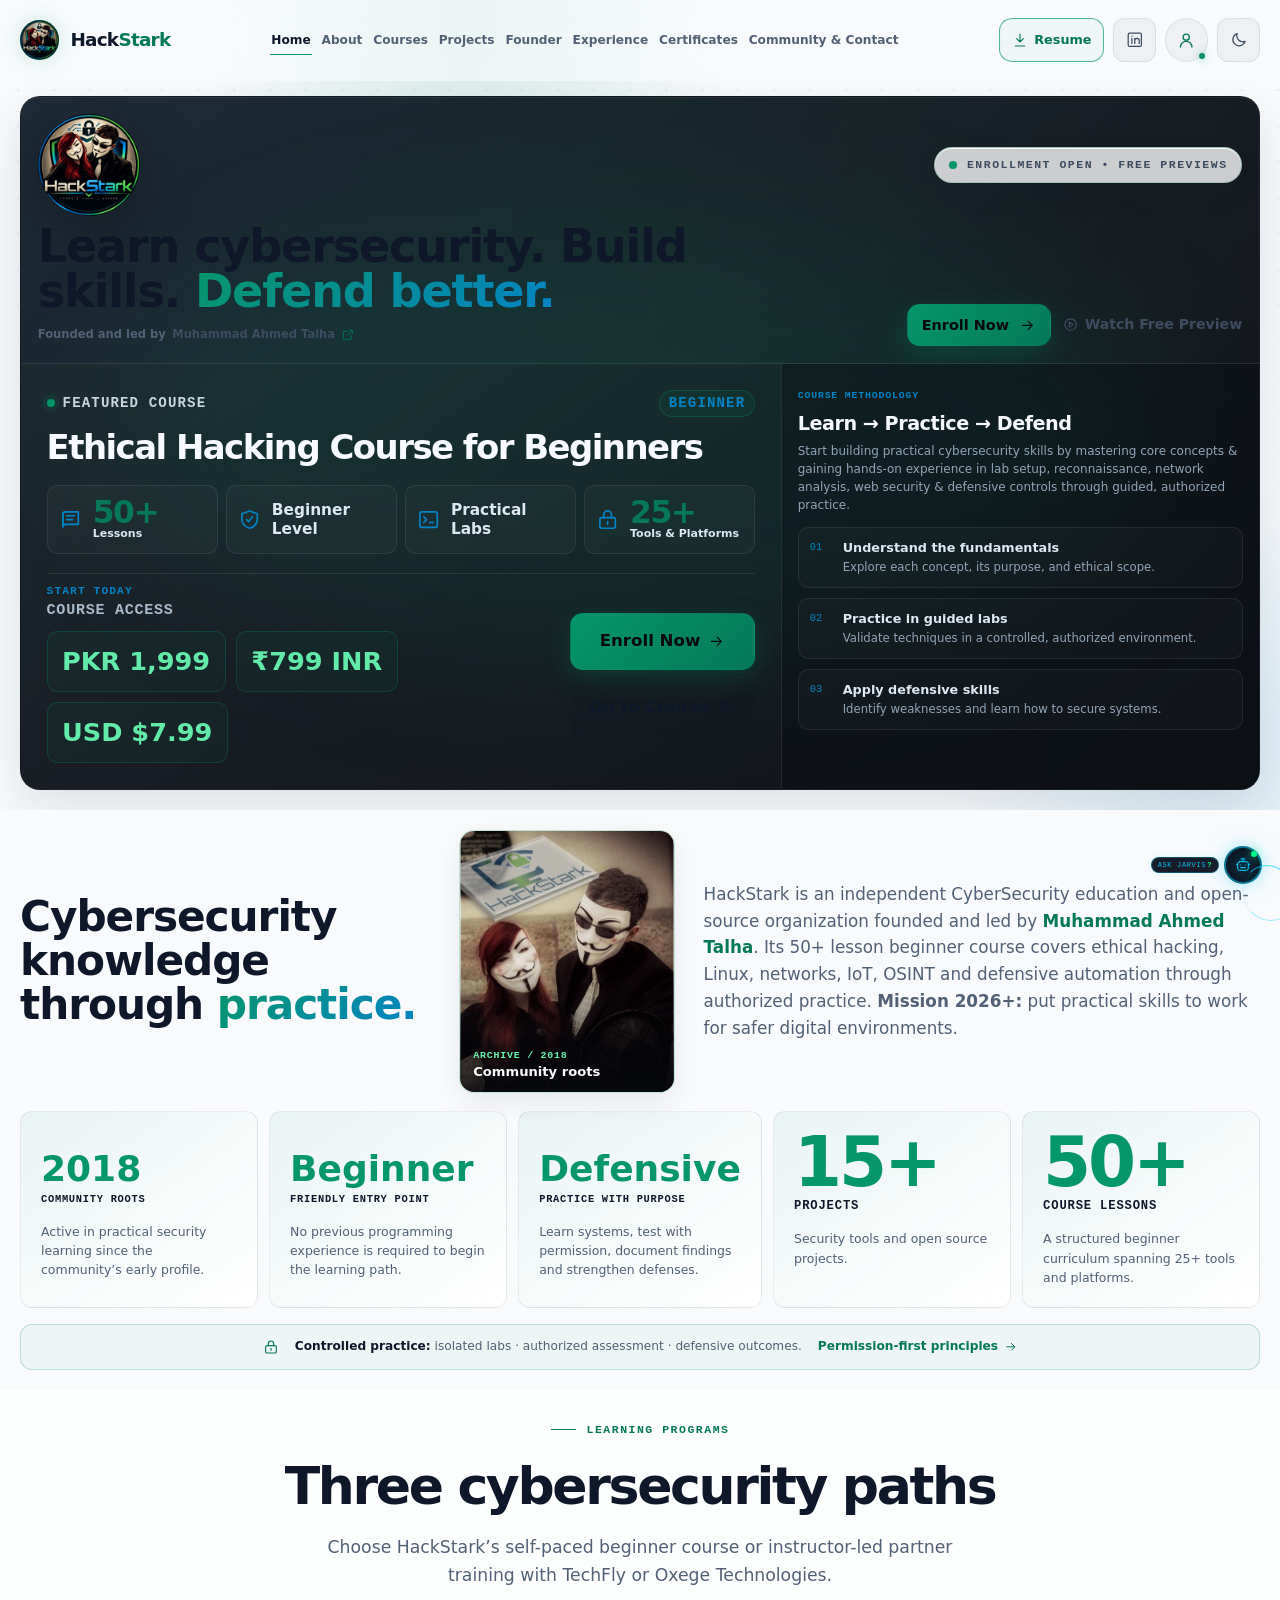
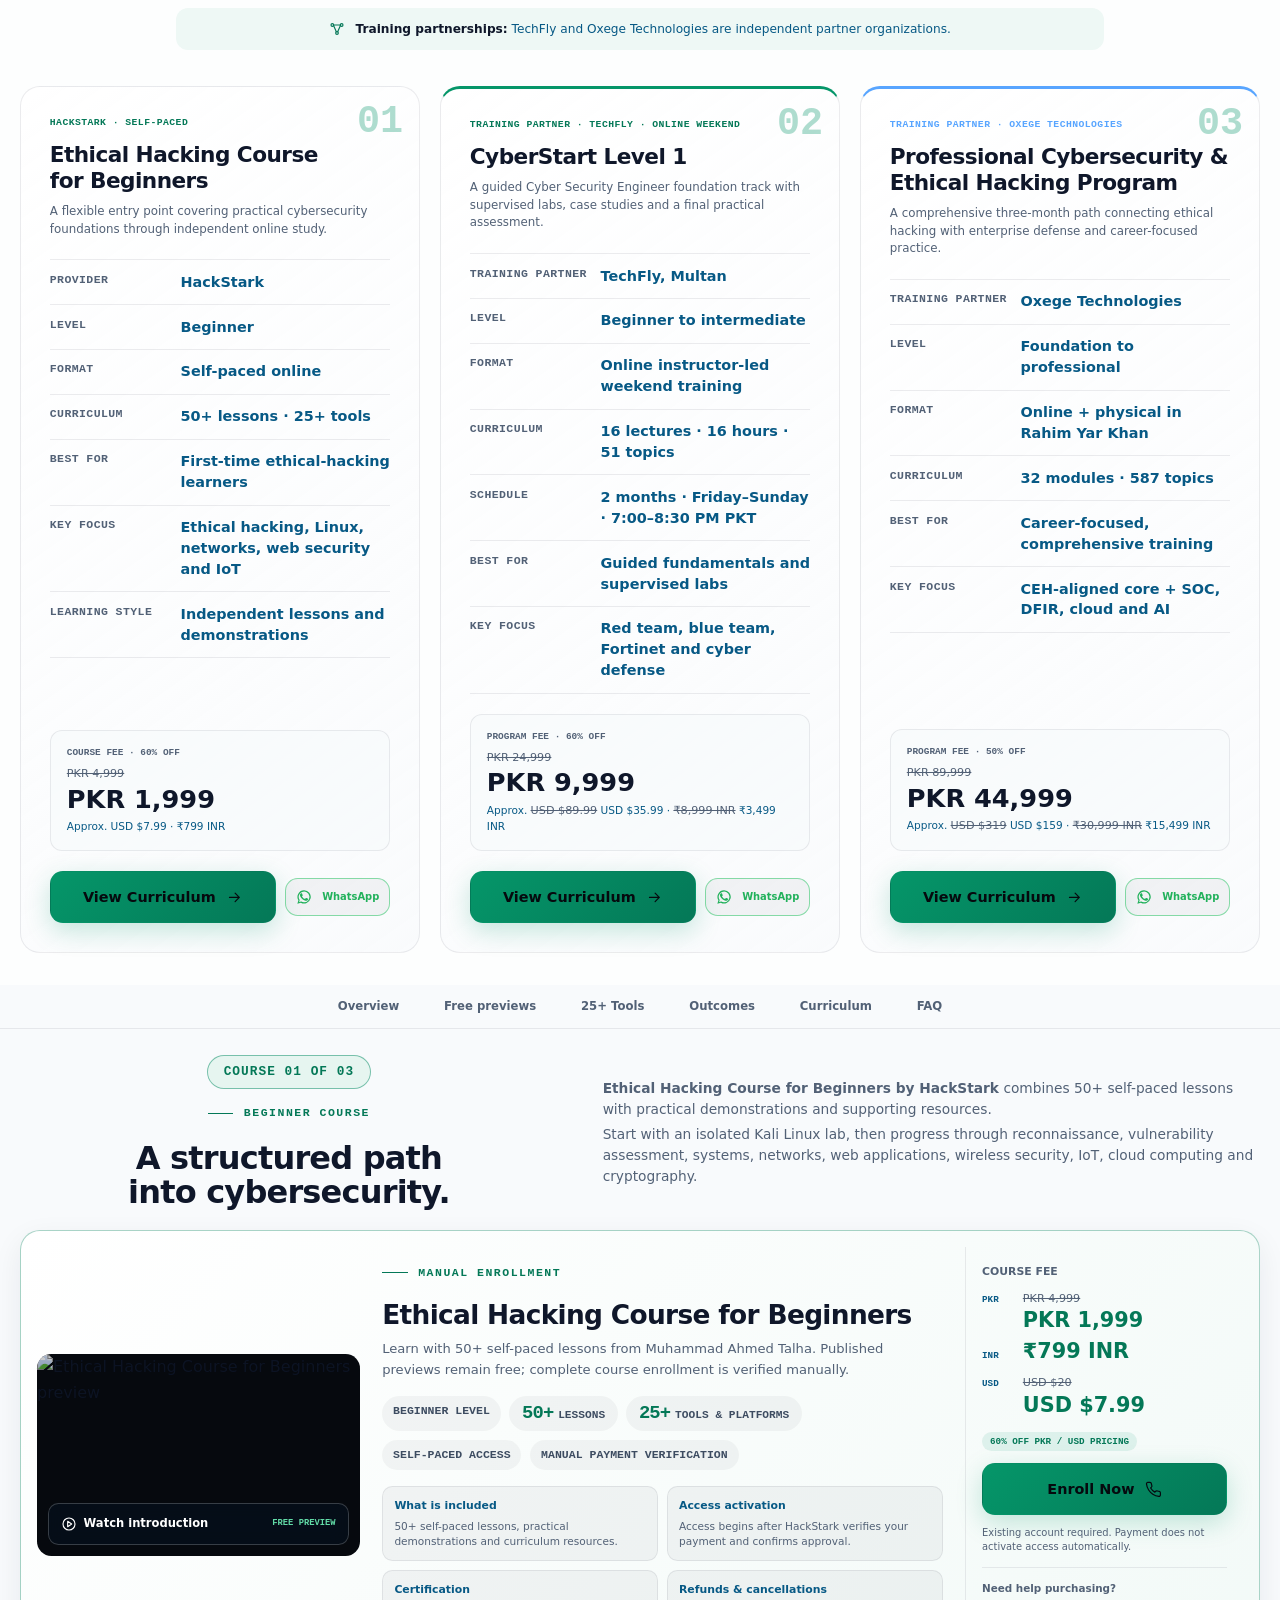
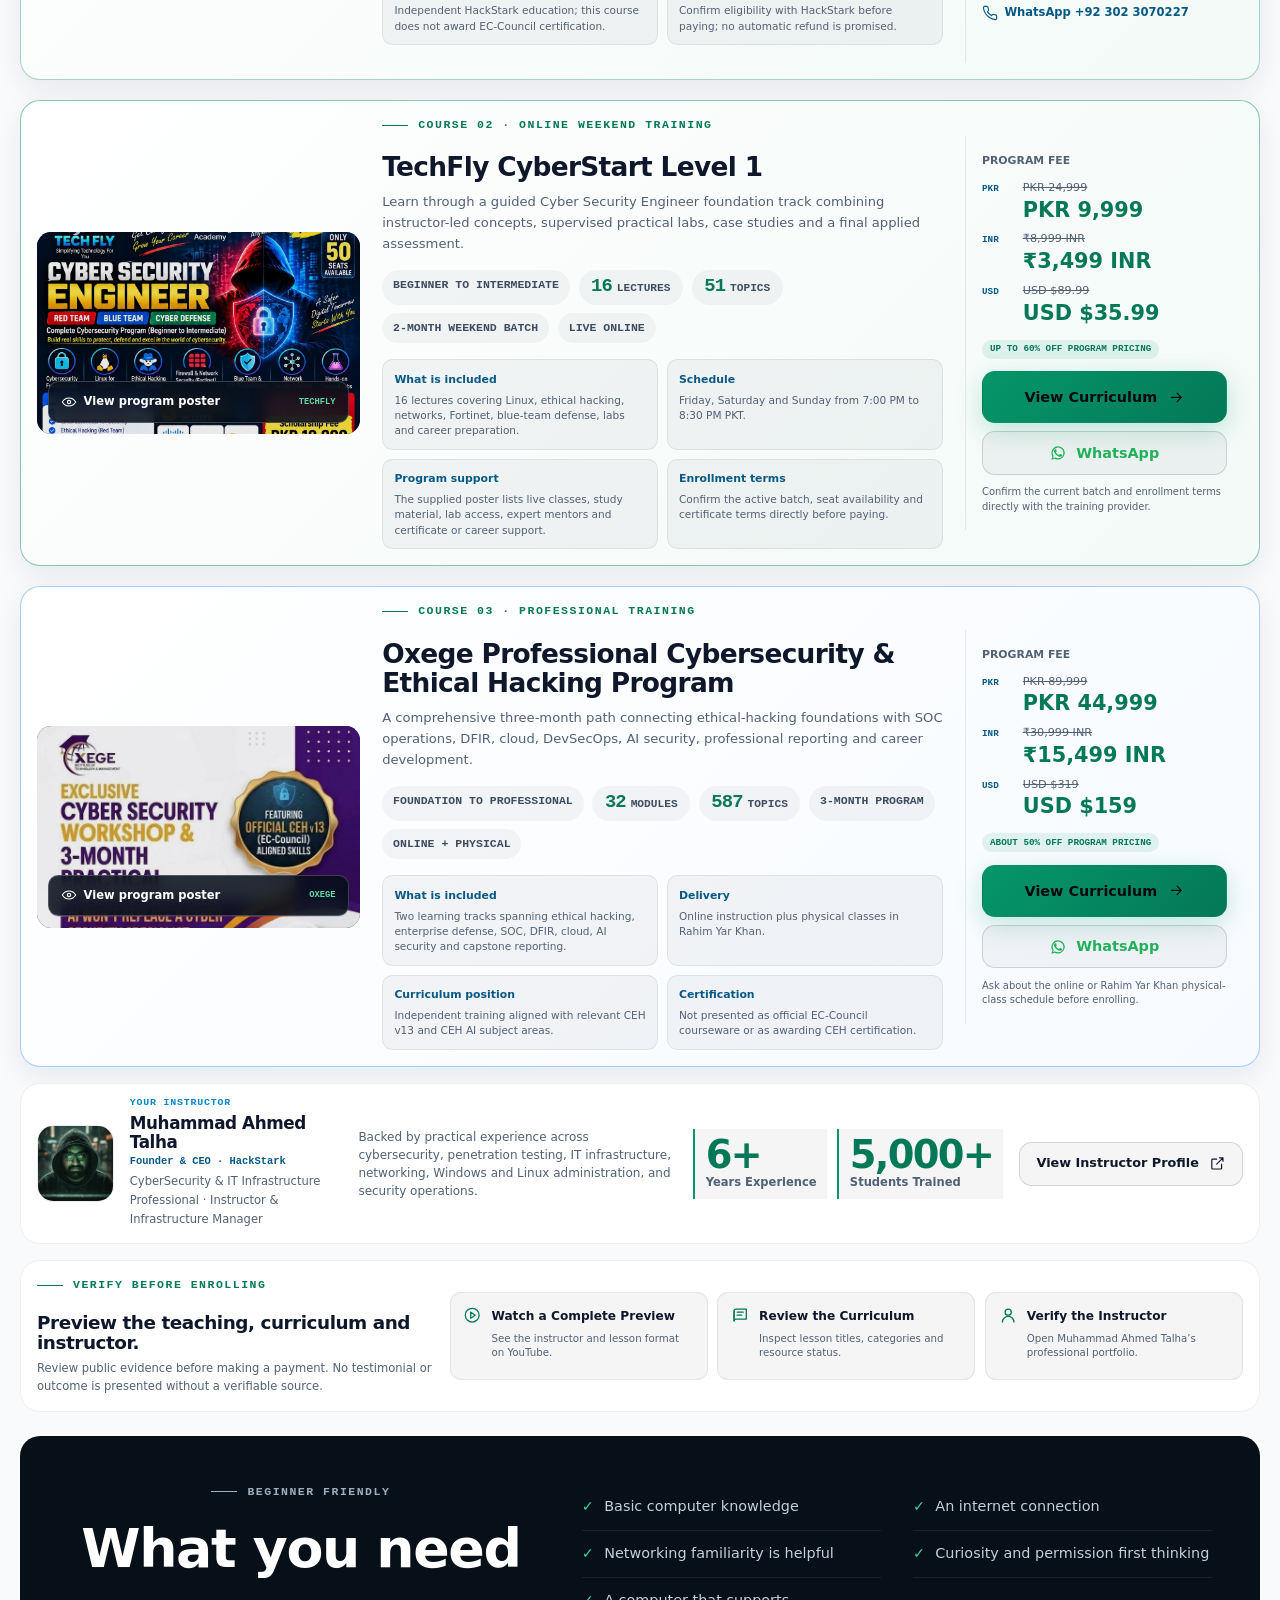
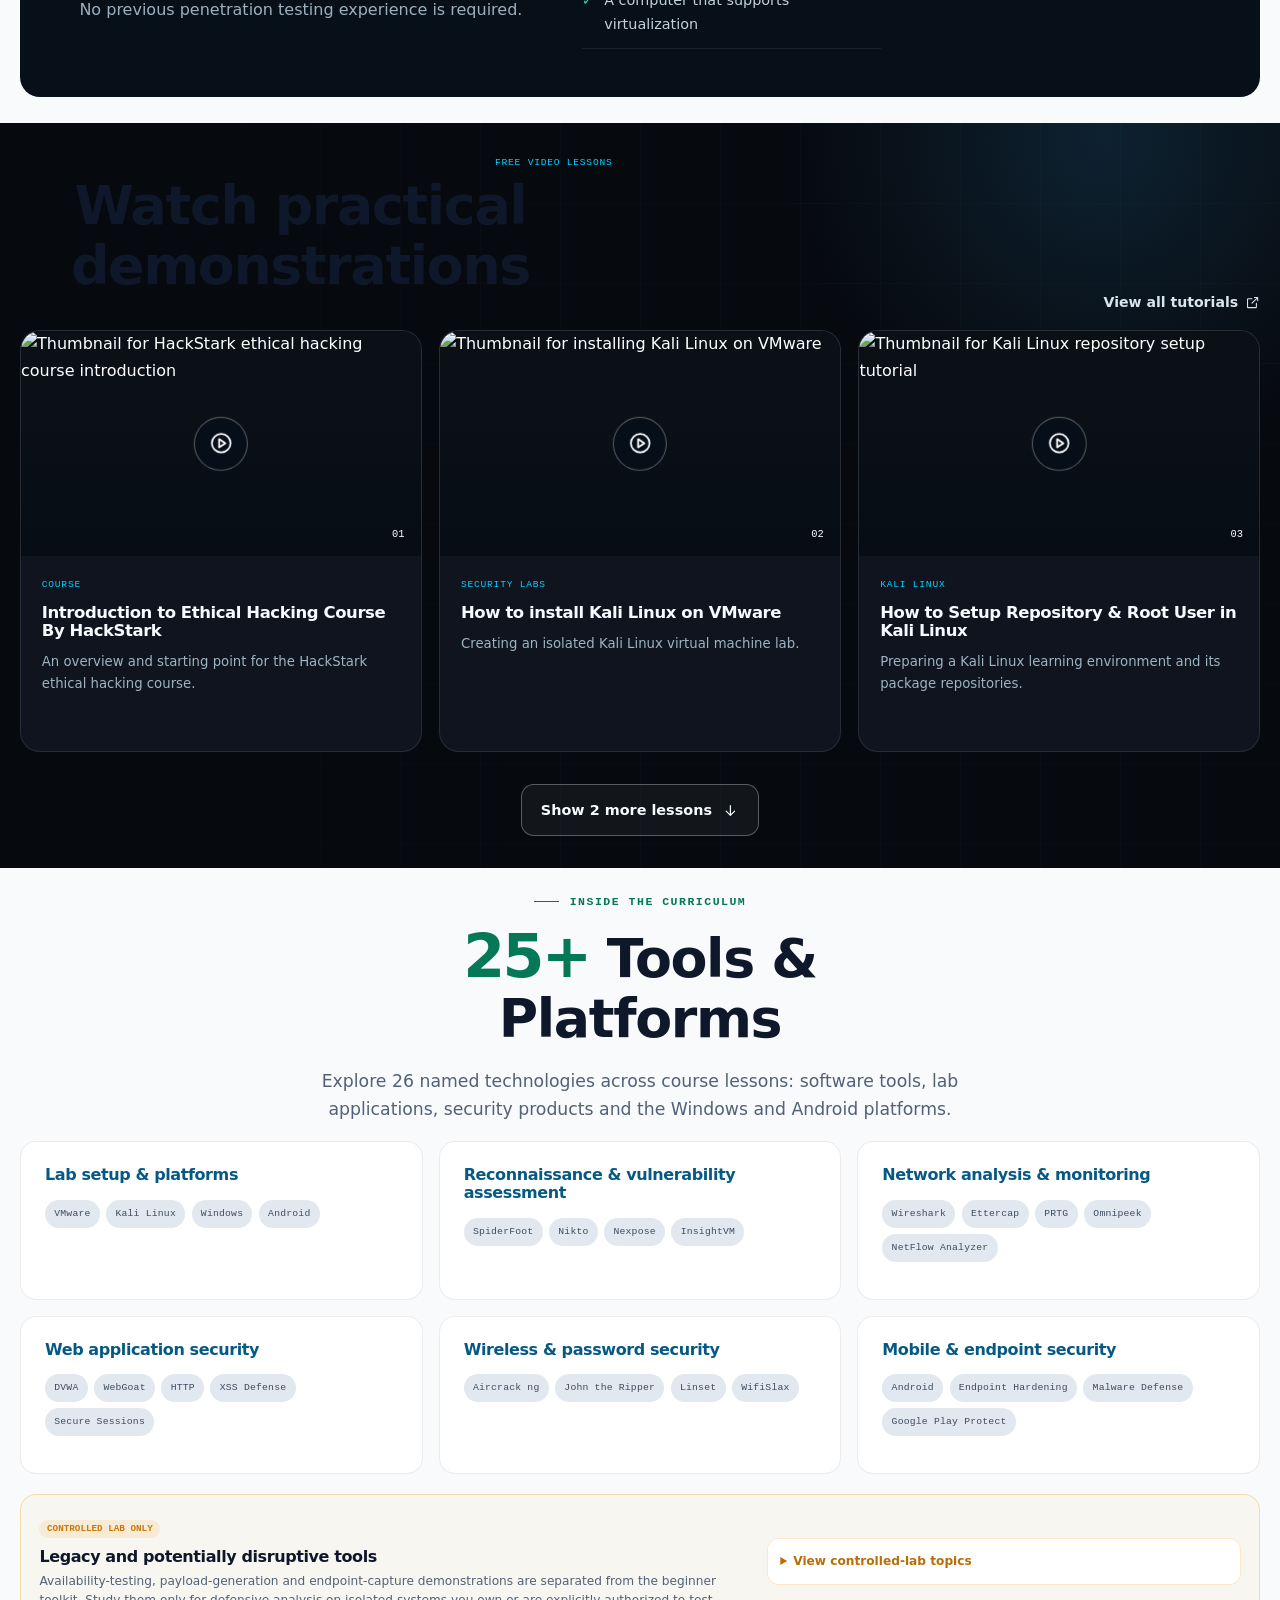
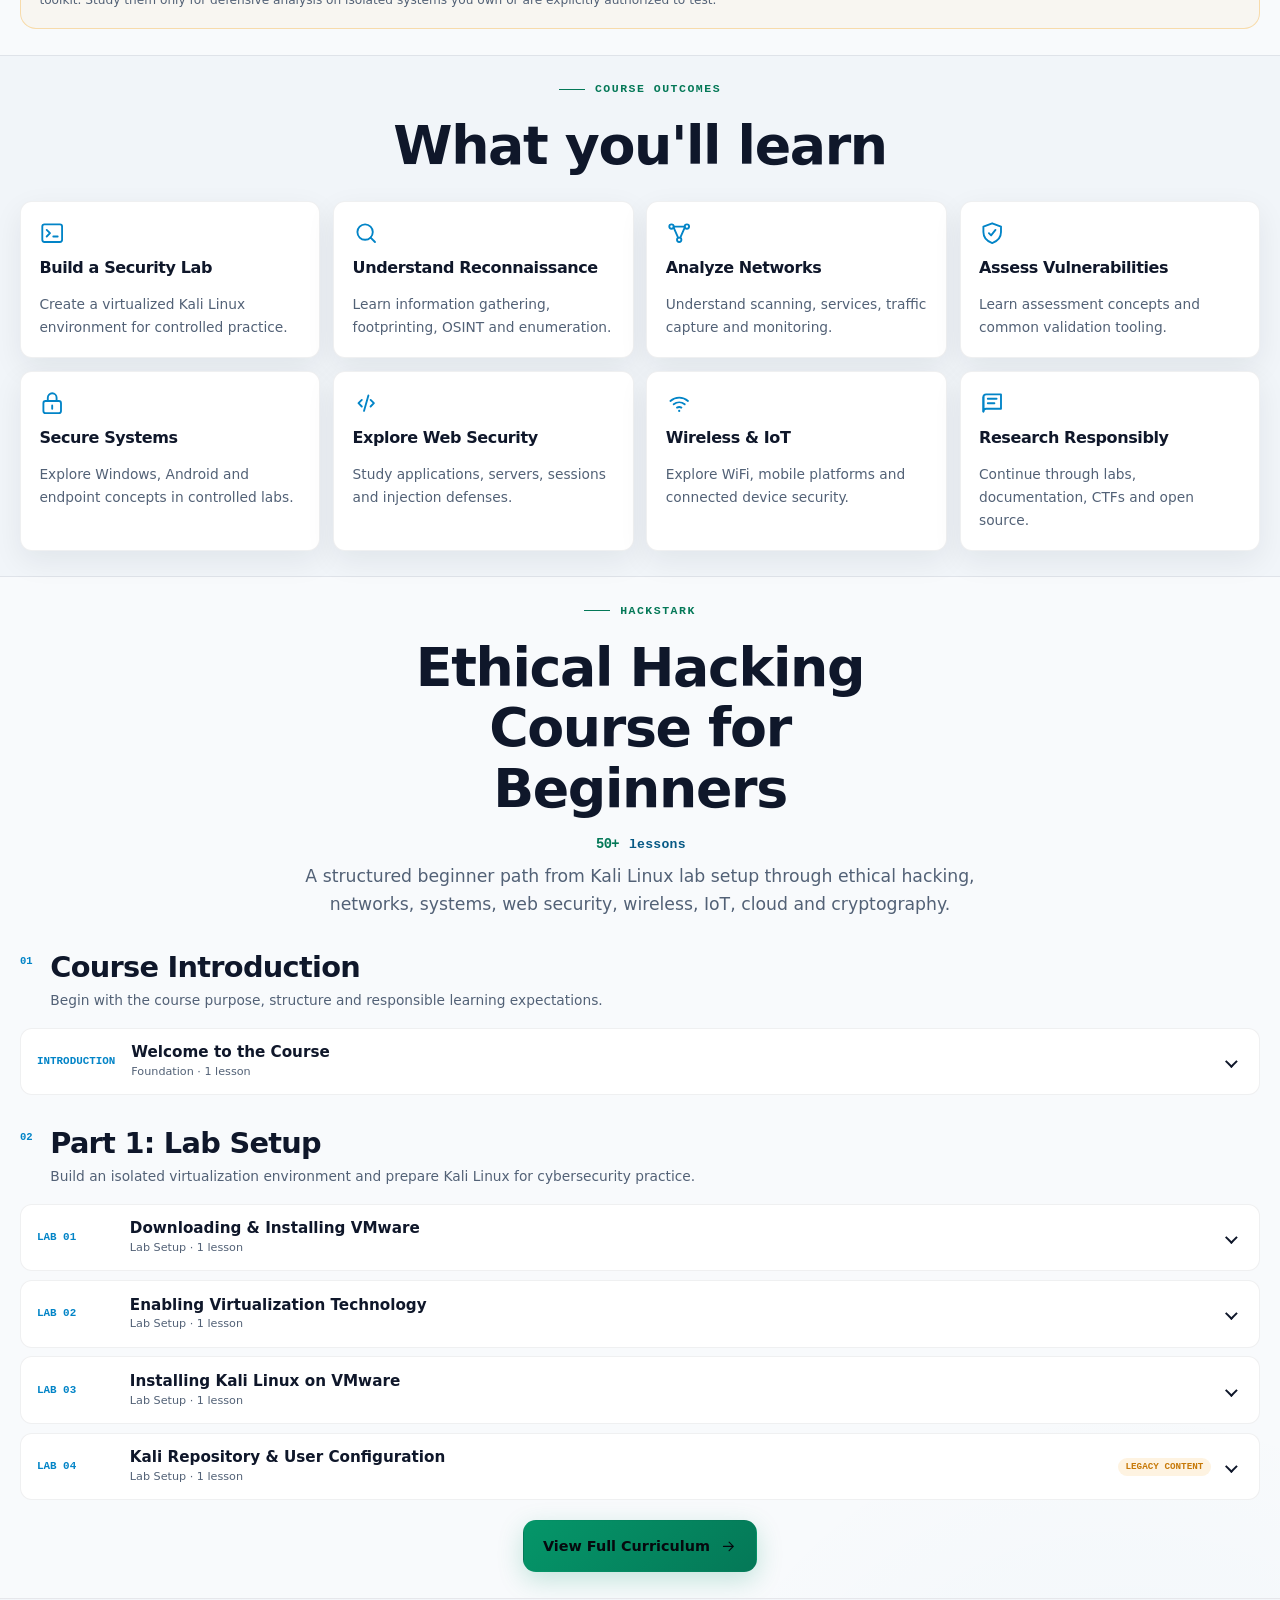
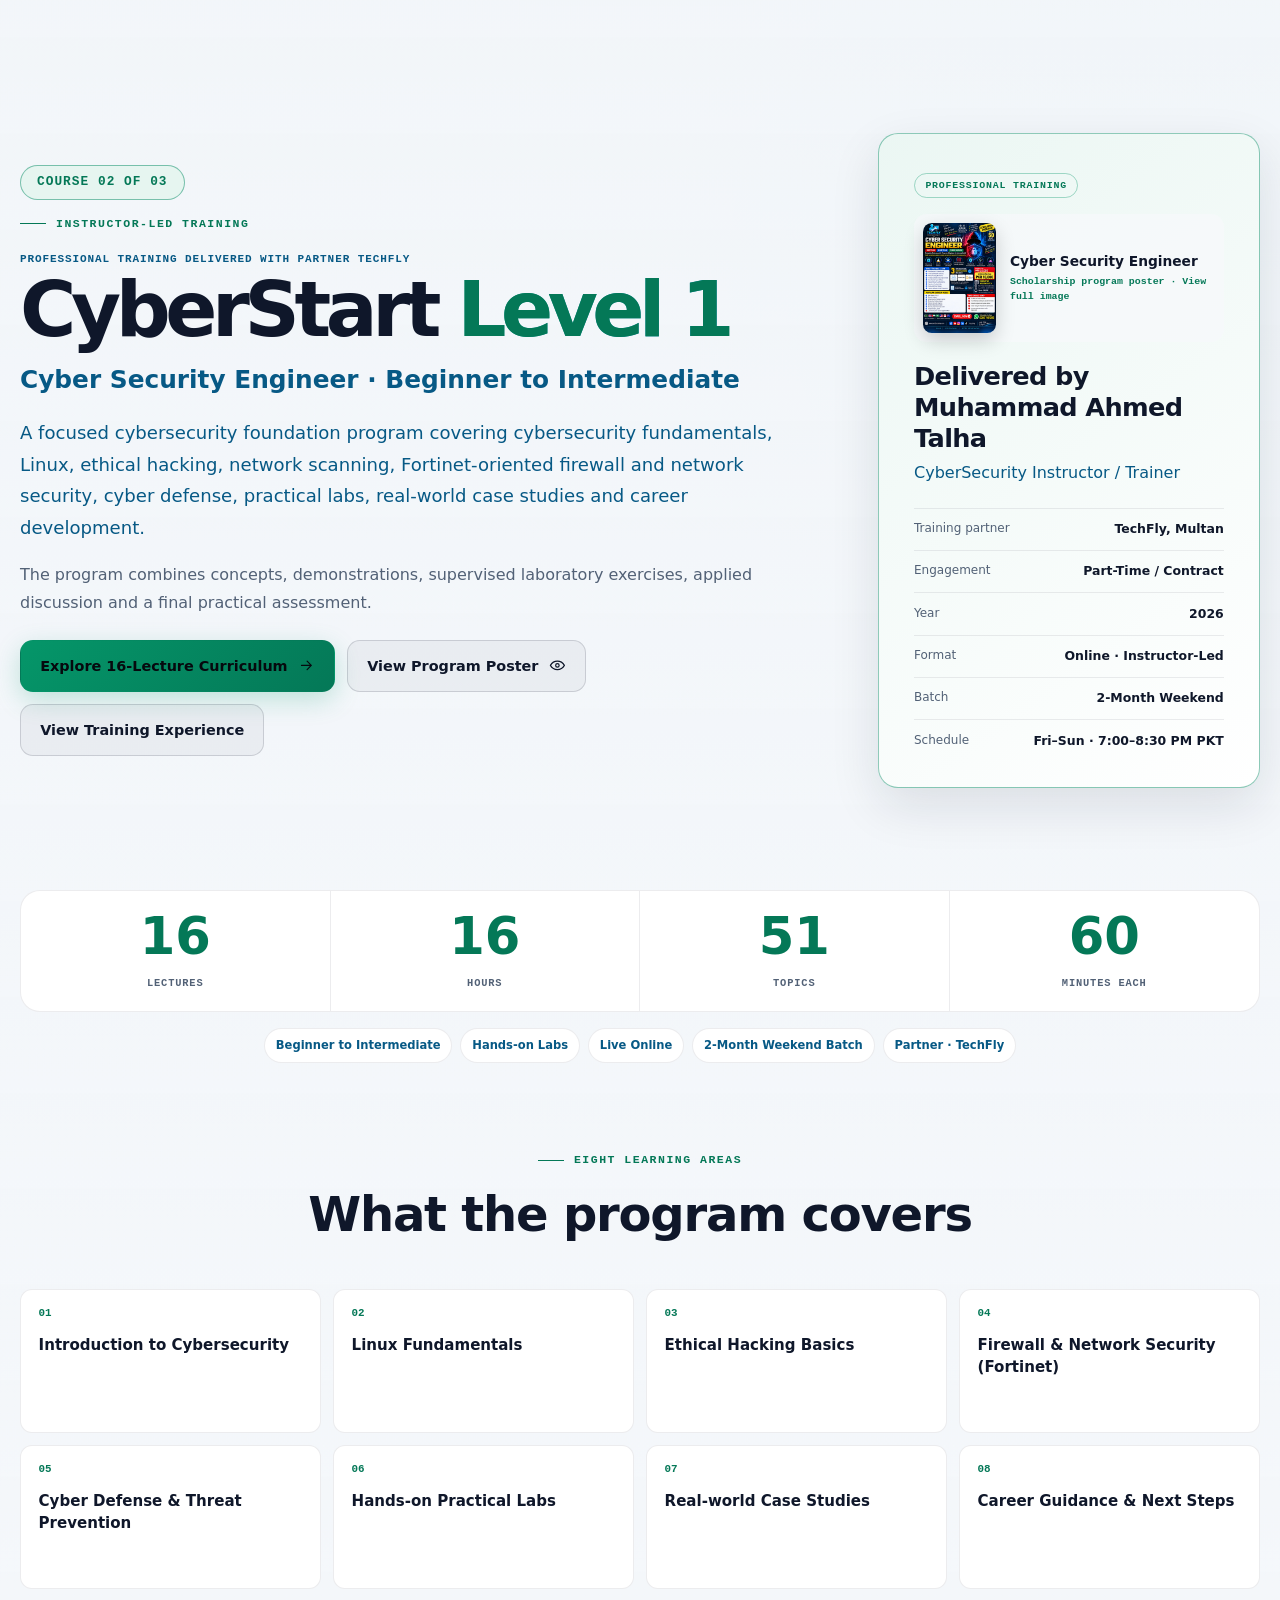
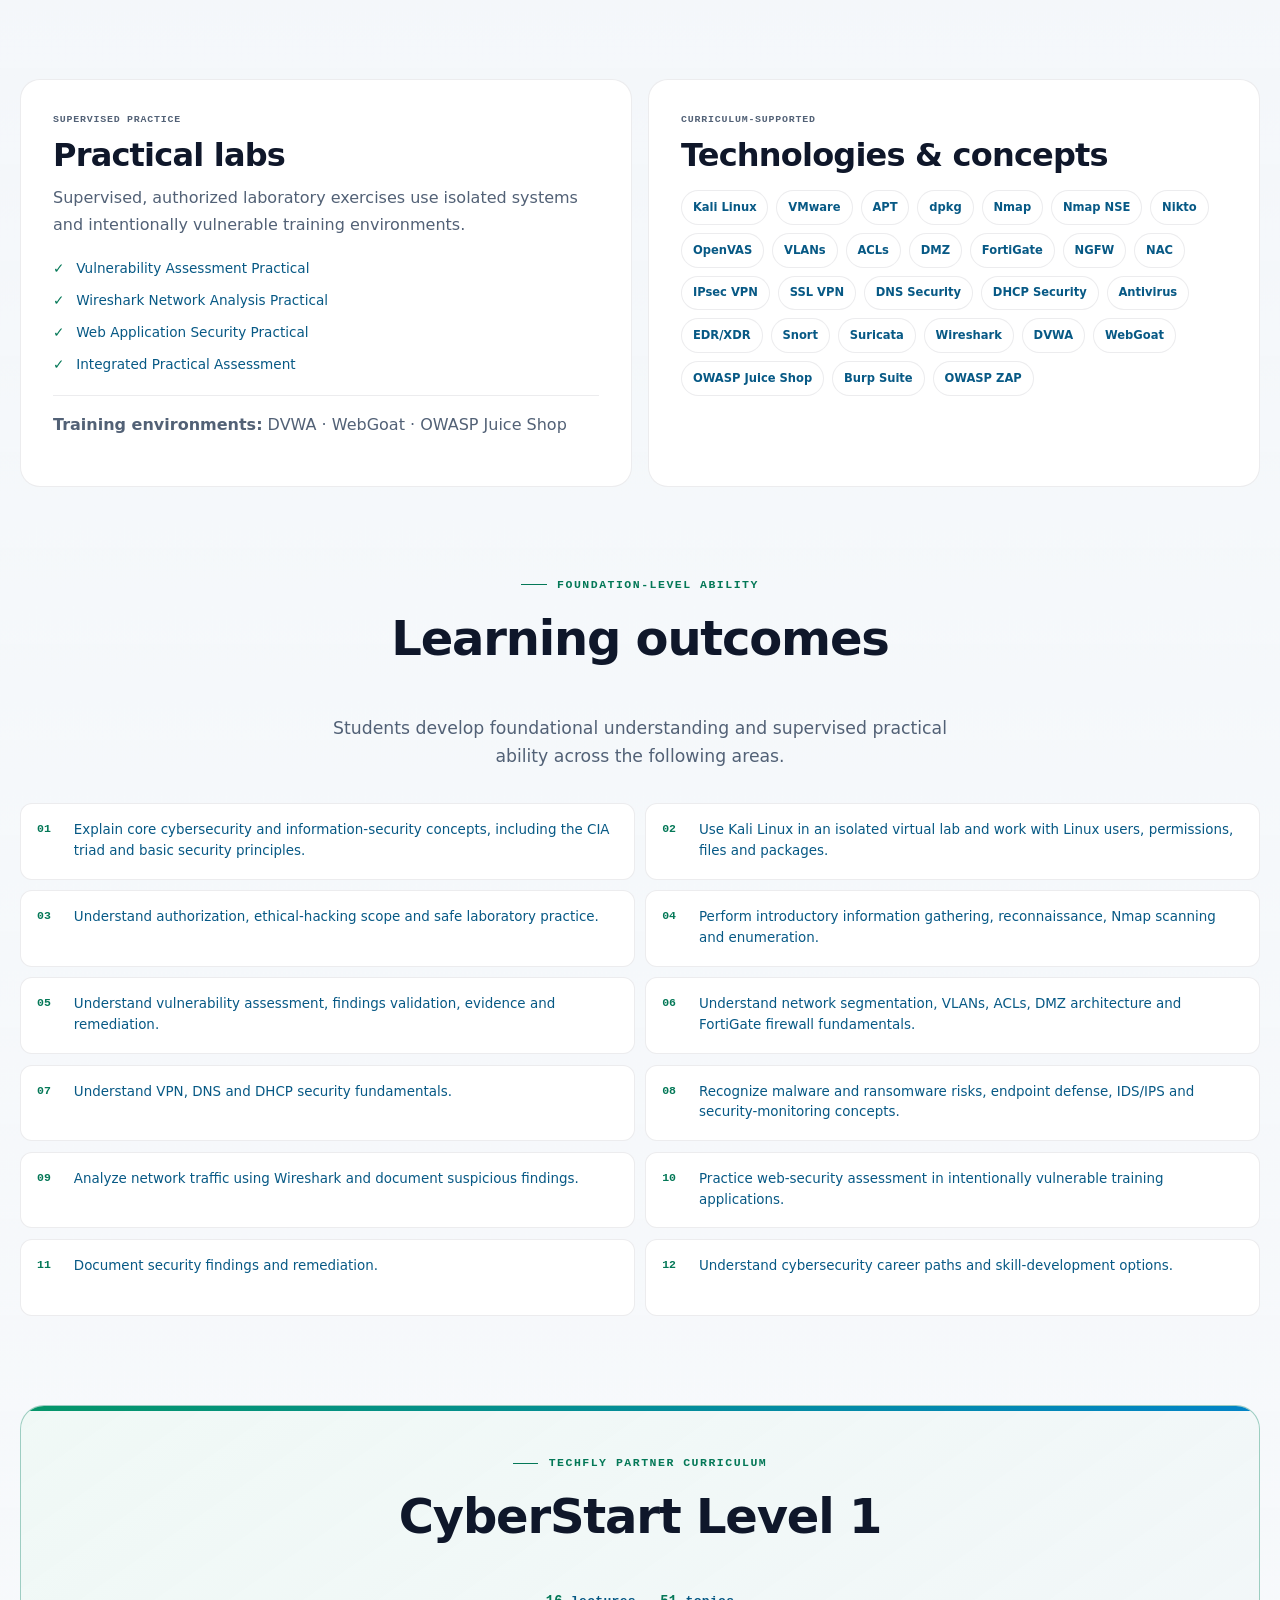
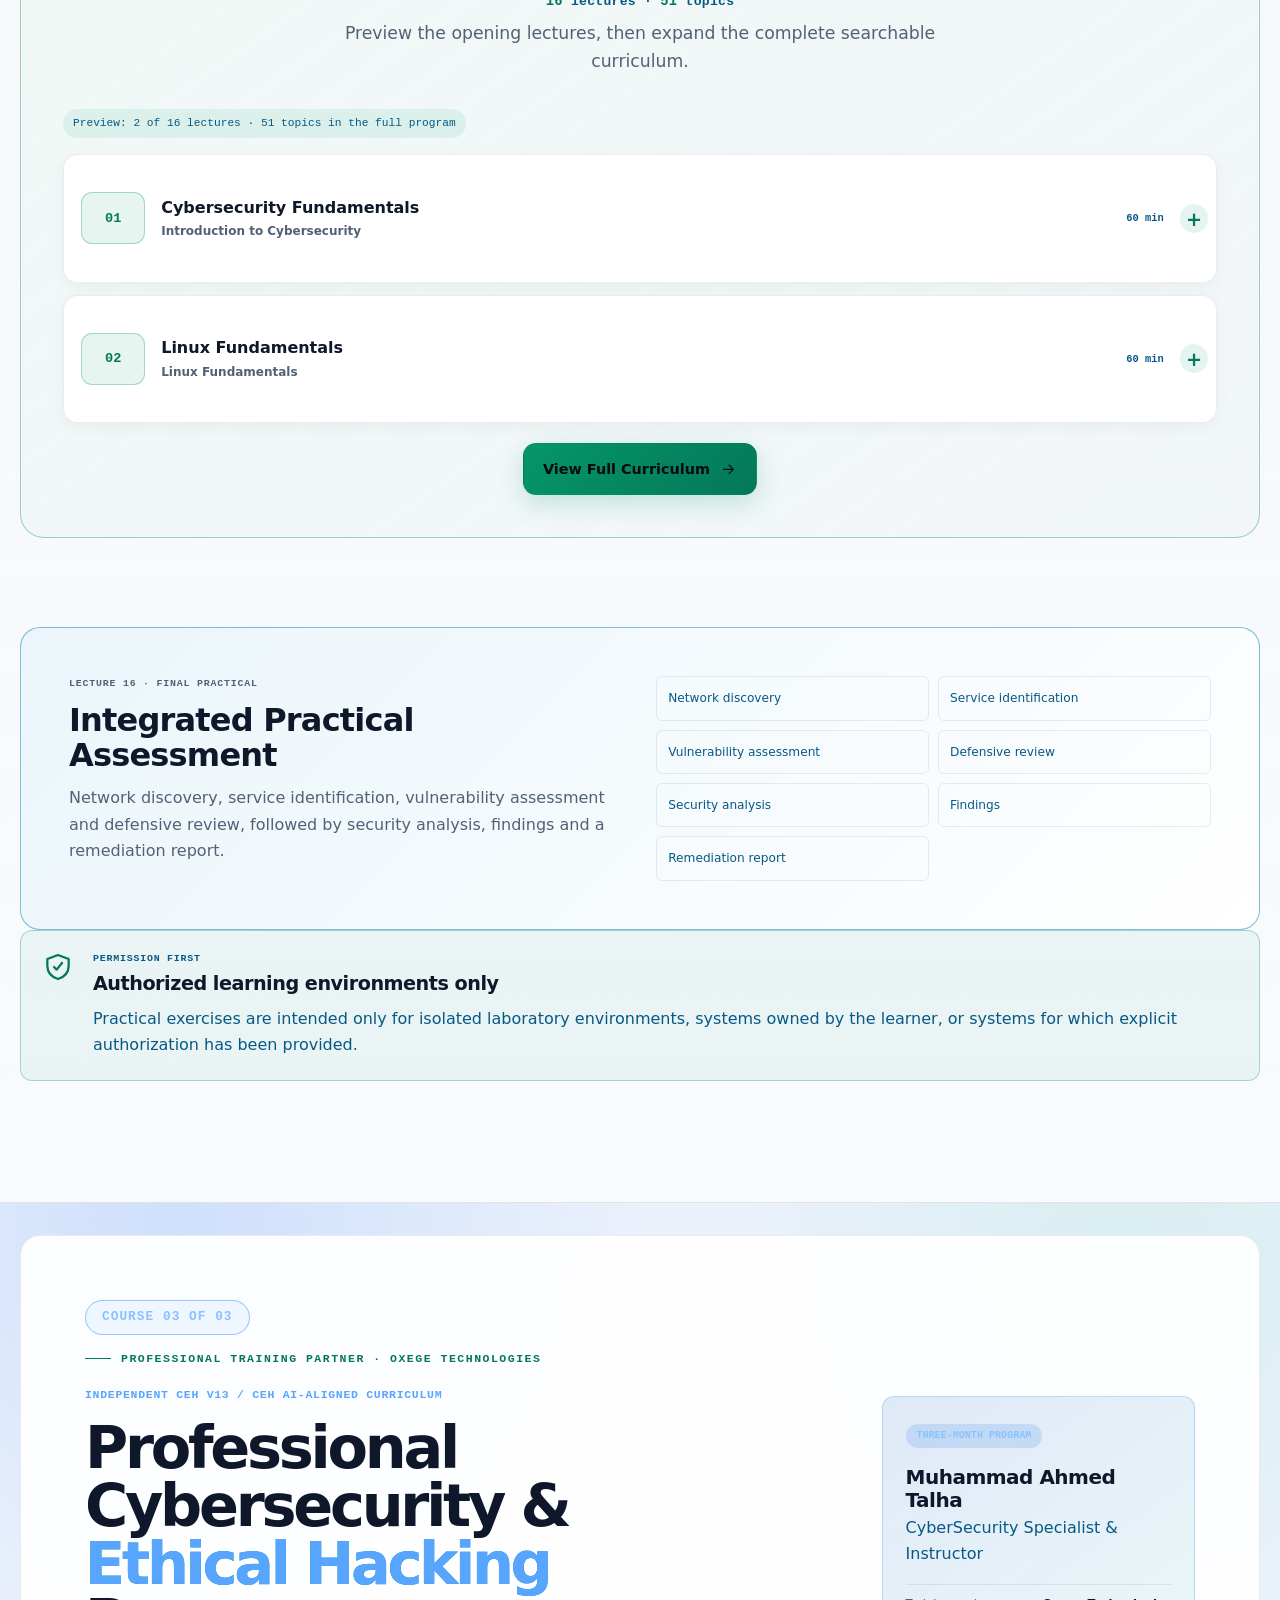
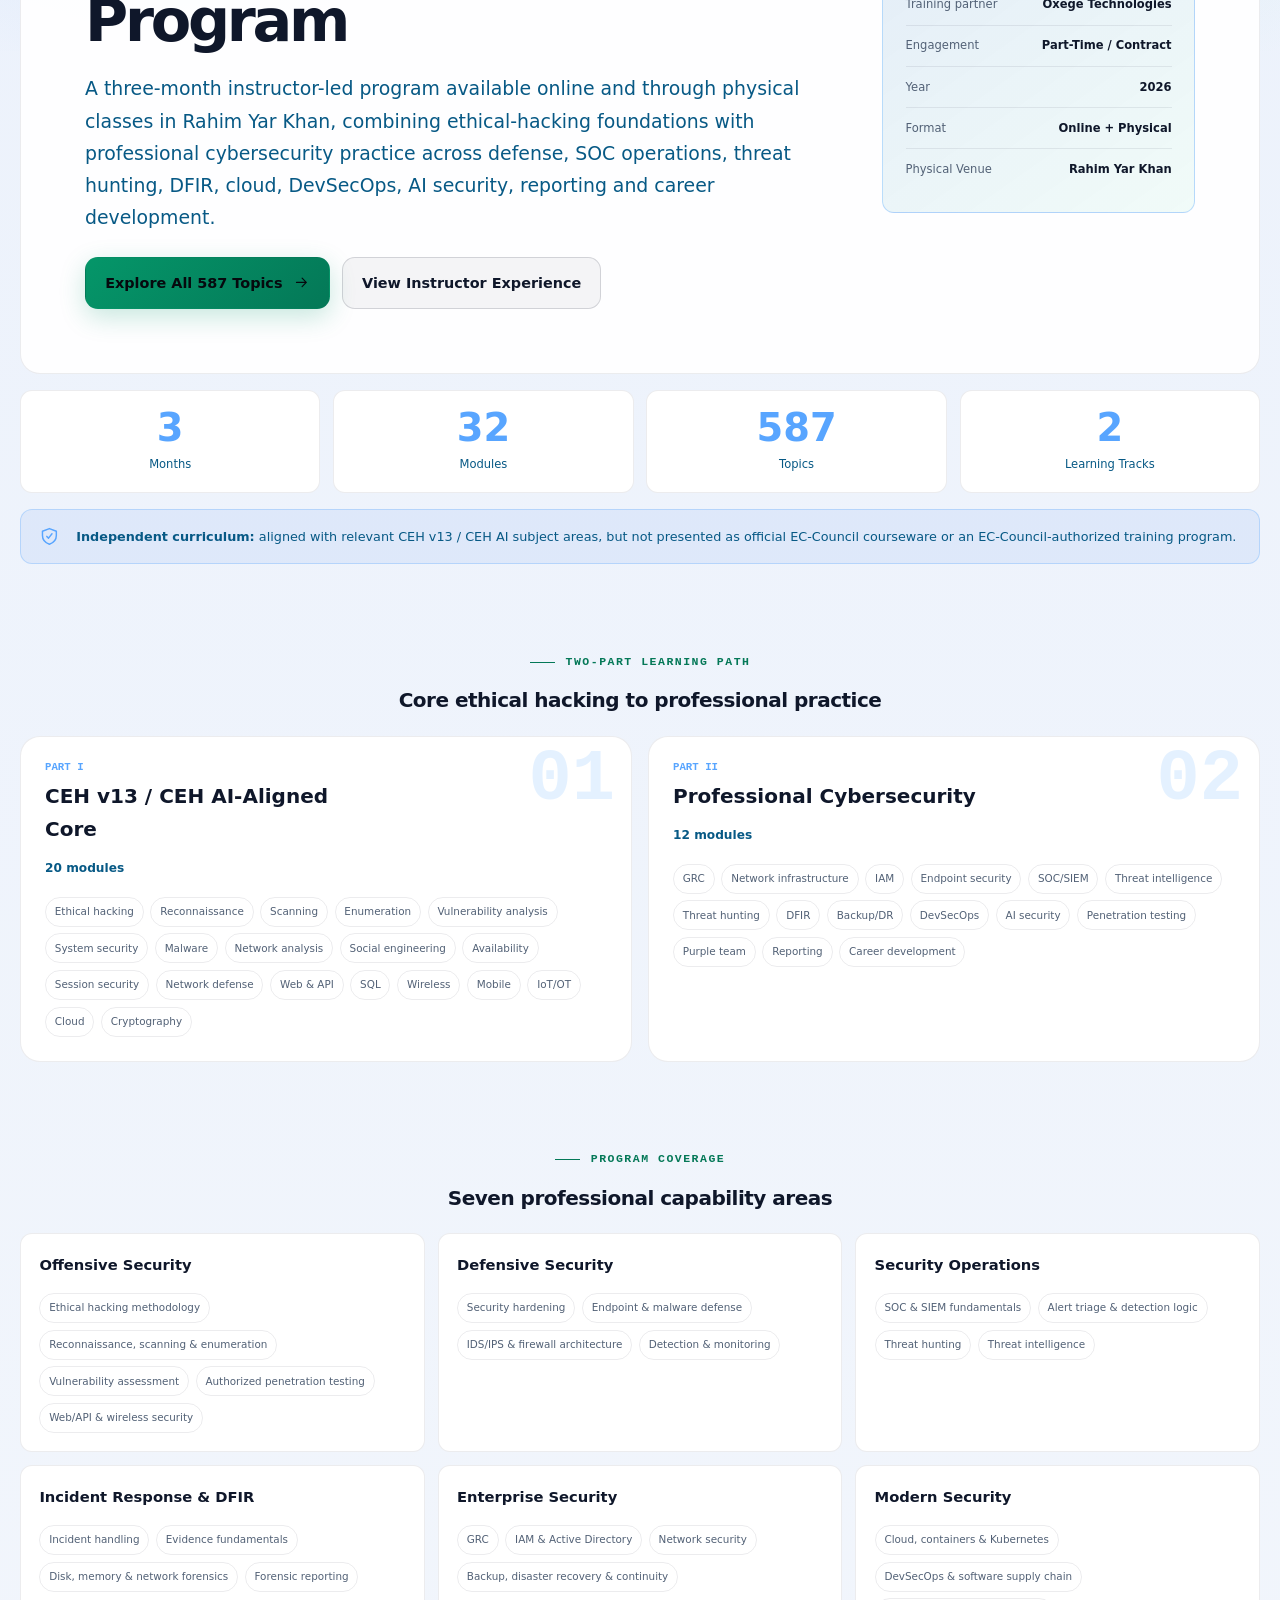
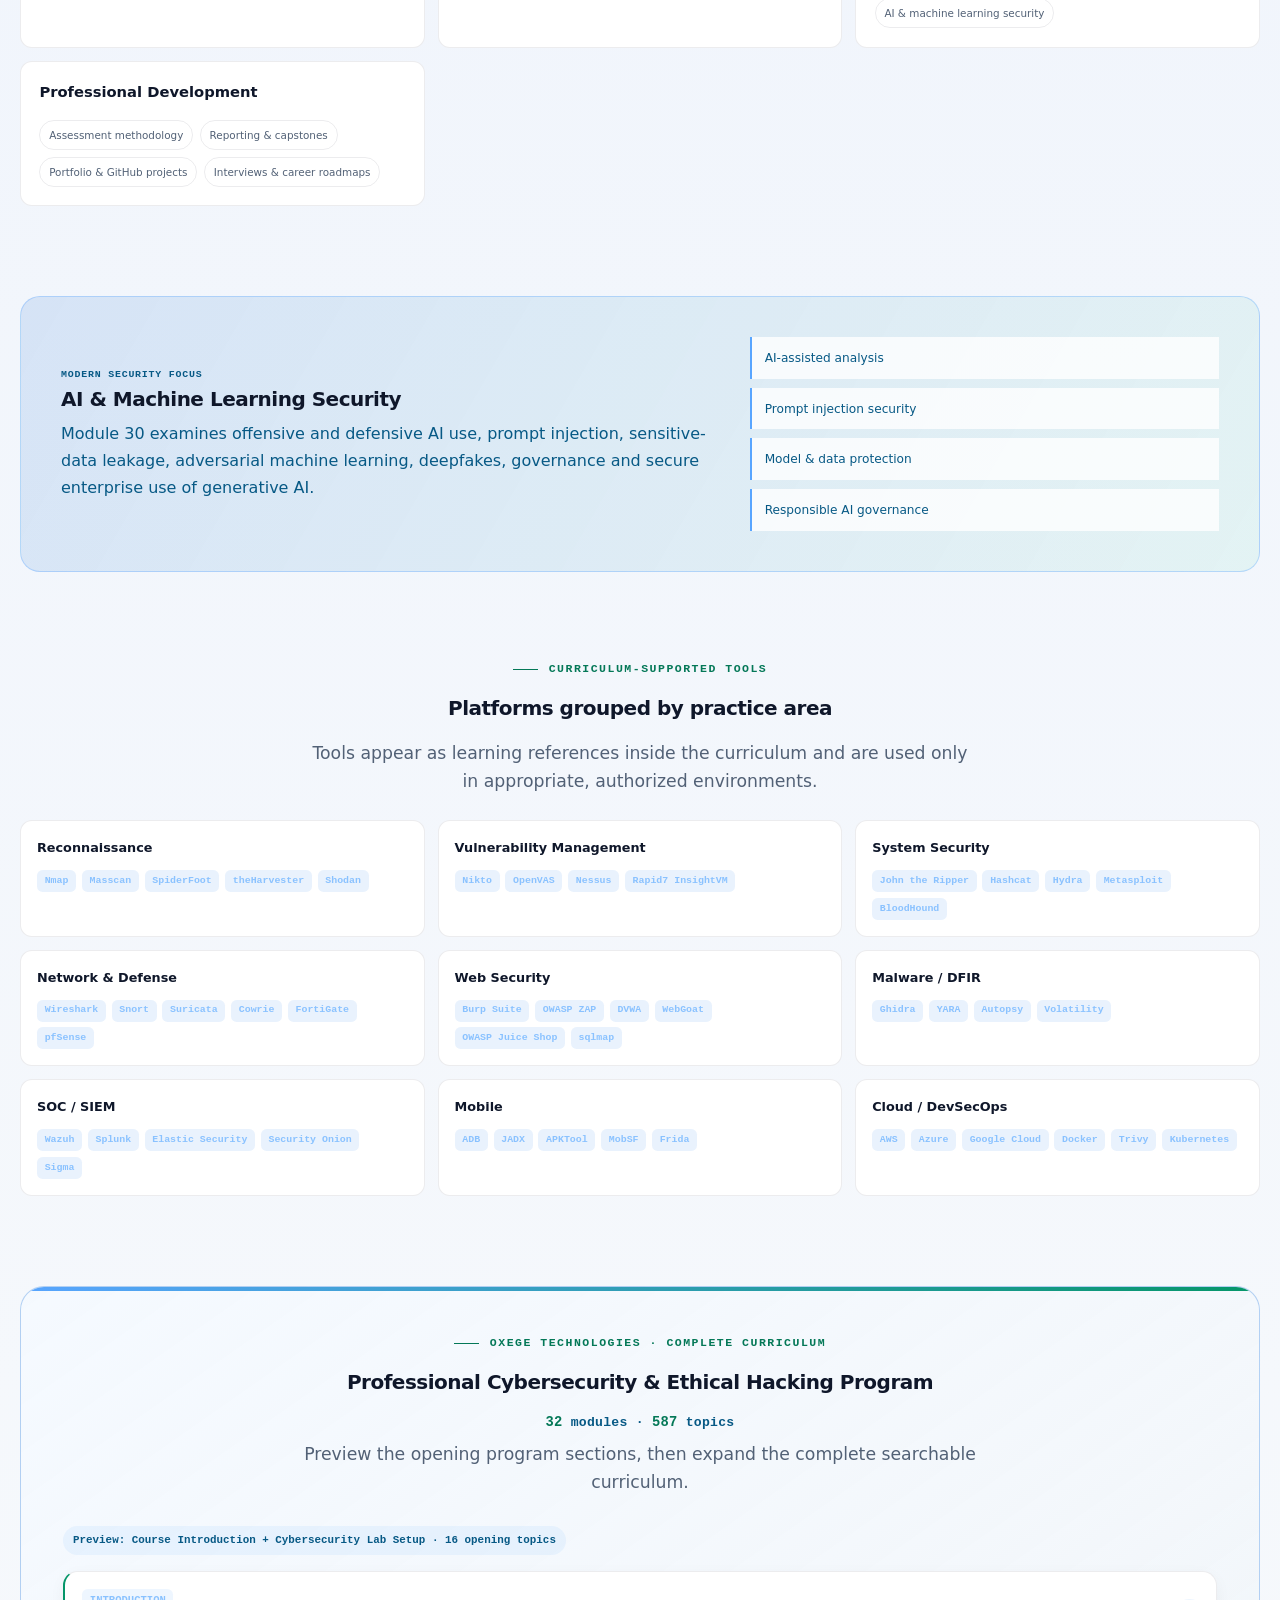
==== commit 3473682c: "Add files via upload" ====
--- a/index.html
+++ b/index.html
@@ -44,7 +44,7 @@
   <link rel="preload" href="https://premium-cow-1150.clerk.accounts.dev/npm/@clerk/clerk-js@6/dist/clerk.browser.js" as="script" crossorigin="anonymous" fetchpriority="high">
   <link rel="stylesheet" href="style.css?v=20261005b">
   <link rel="stylesheet" href="course.css?v=20261005c">
-  <link rel="stylesheet" href="cyberstart.css?v=20261004c">
+  <link rel="stylesheet" href="cyberstart.css?v=20261005">
   <link rel="stylesheet" href="oxege-course.css?v=20261005">
   <link rel="stylesheet" href="jarvis-aichatbot.css?v=20260922">
   <script defer fetchpriority="high" crossorigin="anonymous" src="https://premium-cow-1150.clerk.accounts.dev/npm/@clerk/ui@1/dist/ui.browser.js"></script>
@@ -355,14 +355,14 @@
     <!-- Learning Programs -->
     <section class="section programs-showcase" id="courses" aria-labelledby="courses-heading">
       <div class="container">
-        <div class="section-intro section-intro--center reveal"><p class="eyebrow"><span></span> Learning Programs</p><h2 id="courses-heading">Compare three cybersecurity paths</h2><p>HackStark offers its own beginner course, while Muhammad Ahmed Talha also delivers programs through independent training partnerships with TechFly and Oxege Technologies.</p></div>
-        <p class="programs-partner-note reveal"><svg aria-hidden="true"><use href="#icon-network"></use></svg><span><strong>Training partnerships:</strong> TechFly and Oxege Technologies are independent partner organizations. Neither company is owned by Muhammad Ahmed Talha or HackStark.</span></p>
+        <div class="section-intro section-intro--center reveal"><p class="eyebrow"><span></span> Learning Programs</p><h2 id="courses-heading">Three cybersecurity paths</h2><p>Choose HackStark’s self-paced beginner course or instructor-led partner training with TechFly or Oxege Technologies.</p></div>
+        <p class="programs-partner-note reveal"><svg aria-hidden="true"><use href="#icon-network"></use></svg><span><strong>Training partnerships:</strong> TechFly and Oxege Technologies are independent partner organizations.</span></p>
         <div class="program-banner-list">
           <article class="program-banner reveal">
             <div class="program-banner__index" aria-hidden="true">01</div>
             <div class="program-banner__content">
               <span class="program-banner__type">HackStark · Self-Paced</span>
-              <h3>Ethical Hacking Course for Beginners</h3>
+              <h3>Ethical Hacking Course<br>for Beginners</h3>
               <p>A flexible entry point covering practical cybersecurity foundations through independent online study.</p>
               <dl class="program-banner__details">
                 <div><dt>Provider</dt><dd>HackStark</dd></div>
@@ -393,7 +393,7 @@
                 <div><dt>Key focus</dt><dd>Red team, blue team, Fortinet and cyber defense</dd></div>
               </dl>
             </div>
-            <div class="program-banner__price" aria-label="CyberStart Level 1 pricing"><small>Program fee · 60% off</small><span><del>PKR 24,999</del><strong>PKR 9,999</strong></span><em>Approx. USD $35.99 · ₹3,499 INR</em></div>
+            <div class="program-banner__price" aria-label="CyberStart Level 1 pricing"><small>Program fee · 60% off</small><span><del>PKR 24,999</del><strong>PKR 9,999</strong></span><em>Approx. <del>USD $89.99</del> USD $35.99 · <del>₹8,999 INR</del> ₹3,499 INR</em></div>
             <div class="program-banner__actions"><a class="button button--primary" href="#cyberstart-curriculum">View Curriculum <svg aria-hidden="true"><use href="#icon-arrow"></use></svg></a><a class="button button--ghost program-contact" href="https://wa.me/923023070227?text=Hello%2C%20I%20would%20like%20more%20information%20about%20the%20TechFly%20CyberStart%20Level%201%20course.%20Please%20share%20the%20curriculum%2C%20fees%2C%20weekend%20schedule%2C%20and%20enrollment%20details." target="_blank" rel="noopener noreferrer" aria-label="Ask on WhatsApp about TechFly CyberStart Level 1"><svg class="whatsapp-icon" aria-hidden="true"><use href="#icon-whatsapp"></use></svg><span>WhatsApp</span></a></div>
           </article>
           <article class="program-banner program-banner--professional reveal">
@@ -411,7 +411,7 @@
                 <div><dt>Key focus</dt><dd>CEH-aligned core + SOC, DFIR, cloud and AI</dd></div>
               </dl>
             </div>
-            <div class="program-banner__price" aria-label="Oxege professional program pricing"><small>Program fee · 50% off</small><span><del>PKR 89,999</del><strong>PKR 44,999</strong></span><em>Approx. USD $159 · ₹15,499 INR</em></div>
+            <div class="program-banner__price" aria-label="Oxege professional program pricing"><small>Program fee · 50% off</small><span><del>PKR 89,999</del><strong>PKR 44,999</strong></span><em>Approx. <del>USD $319</del> USD $159 · <del>₹30,999 INR</del> ₹15,499 INR</em></div>
             <div class="program-banner__actions"><a class="button button--primary" href="#oxege-curriculum">View Curriculum <svg aria-hidden="true"><use href="#icon-arrow"></use></svg></a><a class="button button--ghost program-contact" href="https://wa.me/923023070227?text=Hello%2C%20I%20would%20like%20more%20information%20about%20the%20Oxege%20Professional%20Cybersecurity%20and%20Ethical%20Hacking%20Program.%20Please%20share%20the%20curriculum%2C%20fees%2C%20class%20schedule%2C%20and%20enrollment%20details." target="_blank" rel="noopener noreferrer" aria-label="Ask on WhatsApp about the Oxege Professional Cybersecurity Program"><svg class="whatsapp-icon" aria-hidden="true"><use href="#icon-whatsapp"></use></svg><span>WhatsApp</span></a></div>
           </article>
         </div>
@@ -468,8 +468,8 @@
         </div>
         <div class="container course-enrollment course-enrollment--techfly" id="enroll-techfly">
           <div class="course-enrollment__media course-enrollment__media--poster">
-            <img src="techfly-cyber-security-engineer-poster.png" width="1024" height="1536" loading="lazy" decoding="async" alt="TechFly Cyber Security Engineer online weekend program poster">
-            <a href="techfly-cyber-security-engineer-poster.png" target="_blank" rel="noopener noreferrer"><svg aria-hidden="true"><use href="#icon-eye"></use></svg> View program poster <span>TechFly</span></a>
+            <img src="techfly-cyber-security-engineer-poster.jpg" width="1024" height="1536" loading="lazy" decoding="async" alt="TechFly Cyber Security Engineer online weekend scholarship program poster">
+            <a href="techfly-cyber-security-engineer-poster.jpg" target="_blank" rel="noopener noreferrer"><svg aria-hidden="true"><use href="#icon-eye"></use></svg> View program poster <span>TechFly</span></a>
           </div>
           <div class="course-enrollment__content">
             <p class="eyebrow"><span></span> Course 02 · Online weekend training</p>
@@ -487,10 +487,10 @@
             <span>Program fee</span>
             <div class="course-price-pairs" aria-label="TechFly pricing in Pakistani rupees, Indian rupees and US dollars">
               <div><small>PKR</small><del>PKR 24,999</del><strong>PKR 9,999</strong></div>
-              <div class="course-price-inr"><small>INR</small><strong>₹3,499 INR</strong></div>
-              <div><small>USD</small><strong>USD $35.99</strong></div>
-            </div>
-            <span class="course-discount">60% off PKR pricing</span>
+              <div class="course-price-inr"><small>INR</small><del>₹8,999 INR</del><strong>₹3,499 INR</strong></div>
+              <div><small>USD</small><del>USD $89.99</del><strong>USD $35.99</strong></div>
+            </div>
+            <span class="course-discount">Up to 60% off program pricing</span>
             <div class="course-enrollment__actions">
               <a class="button button--primary" href="#cyberstart-curriculum">View Curriculum <svg aria-hidden="true"><use href="#icon-arrow"></use></svg></a>
               <a class="button button--ghost enrollment-whatsapp" href="https://wa.me/923023070227?text=Hello%2C%20I%20would%20like%20information%20about%20the%20TechFly%20CyberStart%20Level%201%20program.%20Please%20share%20the%20active%20batch%2C%20fees%2C%20schedule%2C%20and%20enrollment%20details." target="_blank" rel="noopener noreferrer"><svg class="whatsapp-icon" aria-hidden="true"><use href="#icon-whatsapp"></use></svg> WhatsApp</a>
@@ -520,10 +520,10 @@
             <span>Program fee</span>
             <div class="course-price-pairs" aria-label="Oxege pricing in Pakistani rupees, Indian rupees and US dollars">
               <div><small>PKR</small><del>PKR 89,999</del><strong>PKR 44,999</strong></div>
-              <div class="course-price-inr"><small>INR</small><strong>₹15,499 INR</strong></div>
-              <div><small>USD</small><strong>USD $159</strong></div>
-            </div>
-            <span class="course-discount">50% off PKR pricing</span>
+              <div class="course-price-inr"><small>INR</small><del>₹30,999 INR</del><strong>₹15,499 INR</strong></div>
+              <div><small>USD</small><del>USD $319</del><strong>USD $159</strong></div>
+            </div>
+            <span class="course-discount">About 50% off program pricing</span>
             <div class="course-enrollment__actions">
               <a class="button button--primary" href="#oxege-curriculum">View Curriculum <svg aria-hidden="true"><use href="#icon-arrow"></use></svg></a>
               <a class="button button--ghost enrollment-whatsapp" href="https://wa.me/923023070227?text=Hello%2C%20I%20would%20like%20information%20about%20the%20Oxege%20Professional%20Cybersecurity%20and%20Ethical%20Hacking%20Program.%20Please%20share%20the%20fees%2C%20online%20or%20physical%20schedule%2C%20and%20enrollment%20details." target="_blank" rel="noopener noreferrer"><svg class="whatsapp-icon" aria-hidden="true"><use href="#icon-whatsapp"></use></svg> WhatsApp</a>
@@ -675,15 +675,15 @@
             <p>The program combines concepts, demonstrations, supervised laboratory exercises, applied discussion and a final practical assessment.</p>
             <div class="cyberstart-actions">
               <a class="button button--primary" href="#cyberstart-curriculum">Explore 16-Lecture Curriculum <svg aria-hidden="true"><use href="#icon-arrow"></use></svg></a>
-              <a class="button button--ghost" href="techfly-cyber-security-engineer-poster.png" target="_blank" rel="noopener noreferrer">View Program Poster <svg aria-hidden="true"><use href="#icon-eye"></use></svg></a>
+              <a class="button button--ghost" href="techfly-cyber-security-engineer-poster.jpg" target="_blank" rel="noopener noreferrer">View Program Poster <svg aria-hidden="true"><use href="#icon-eye"></use></svg></a>
               <a class="button button--ghost" href="#experience">View Training Experience</a>
             </div>
           </div>
           <aside class="cyberstart-credential" aria-label="CyberStart delivery details">
             <span class="cyberstart-credential__badge">Professional Training</span>
-            <a class="cyberstart-poster" href="techfly-cyber-security-engineer-poster.png" target="_blank" rel="noopener noreferrer" aria-label="Open the cleaned TechFly Cyber Security Engineer program poster">
-              <img src="techfly-cyber-security-engineer-poster.png" width="1024" height="1536" loading="lazy" decoding="async" alt="Cleaned TechFly Cyber Security Engineer promotional poster showing the online weekend program">
-              <span><strong>Cyber Security Engineer</strong><small>Cleaned source poster · View full image</small></span>
+            <a class="cyberstart-poster" href="techfly-cyber-security-engineer-poster.jpg" target="_blank" rel="noopener noreferrer" aria-label="Open the TechFly Cyber Security Engineer scholarship program poster">
+              <img src="techfly-cyber-security-engineer-poster.jpg" width="1024" height="1536" loading="lazy" decoding="async" alt="TechFly Cyber Security Engineer scholarship poster showing the online weekend program">
+              <span><strong>Cyber Security Engineer</strong><small>Scholarship program poster · View full image</small></span>
             </a>
             <h3>Delivered by<br>Muhammad Ahmed Talha</h3>
             <p>CyberSecurity Instructor / Trainer</p>
--- a/style.css
+++ b/style.css
@@ -1399,7 +1399,7 @@
 .experience-oxege { border-top: 2px solid #58a5ff !important; }
 .experience-cyberstart { border-top: 2px solid var(--accent) !important; }
 .experience-oxege a,.experience-cyberstart a { display: inline-block; margin-top: .7rem; color: var(--accent-text); font-size: .7rem; font-weight: 750; }
-.curriculum-sequence { display: inline-flex; align-items: center; justify-content: center; margin: 0 auto 1rem; padding: .48rem .78rem; border: 1px solid color-mix(in srgb,var(--accent) 45%,var(--border)); border-radius: 999px; background: color-mix(in srgb,var(--accent) 10%,var(--surface)); color: var(--accent-text); font: 800 .66rem/1 var(--font-mono); letter-spacing: .075em; text-transform: uppercase; }
+.curriculum-sequence { display: inline-flex; align-items: center; justify-content: center; margin: 0 auto 1rem; padding: .62rem 1rem; border: 1px solid color-mix(in srgb,var(--accent) 45%,var(--border)); border-radius: 999px; background: color-mix(in srgb,var(--accent) 10%,var(--surface)); color: var(--accent-text); font: 800 .8rem/1 var(--font-mono); letter-spacing: .08em; text-transform: uppercase; }
 .curriculum-count { margin: .8rem auto .45rem !important; color: var(--secondary-text) !important; font: 750 .82rem/1.4 var(--font-mono); letter-spacing: .02em; }
 .curriculum-count strong { color: var(--accent-text); font-size: 1.05em; }
 #courses-heading { max-width: none; white-space: nowrap; font-size: clamp(1rem,4.5vw,3.25rem); letter-spacing: -.045em; }
--- a/cyberstart.css
+++ b/cyberstart.css
@@ -36,3 +36,8 @@
 .cyberstart-lecture__panel{padding-bottom:1.1rem}
 .cyberstart-lecture__panel li{border-radius:.45rem;font-size:.84rem}
 @media(max-width:520px){.cyberstart-curriculum{padding:1rem}.cyberstart-curriculum__tools{padding:.75rem}.cyberstart-filters{margin-inline:-.25rem}.cyberstart-lecture:hover,.cyberstart-lecture:focus-within{transform:none}}
+
+/* Keep the compact course name together without forcing broader heading rules. */
+.cyberstart-hero h2{font-size:clamp(2.5rem,6vw,5.6rem);white-space:nowrap}
+.cyberstart-hero h2 em{display:inline}
+@media(max-width:520px){.cyberstart-hero h2{font-size:clamp(1.85rem,10vw,3.15rem)}}
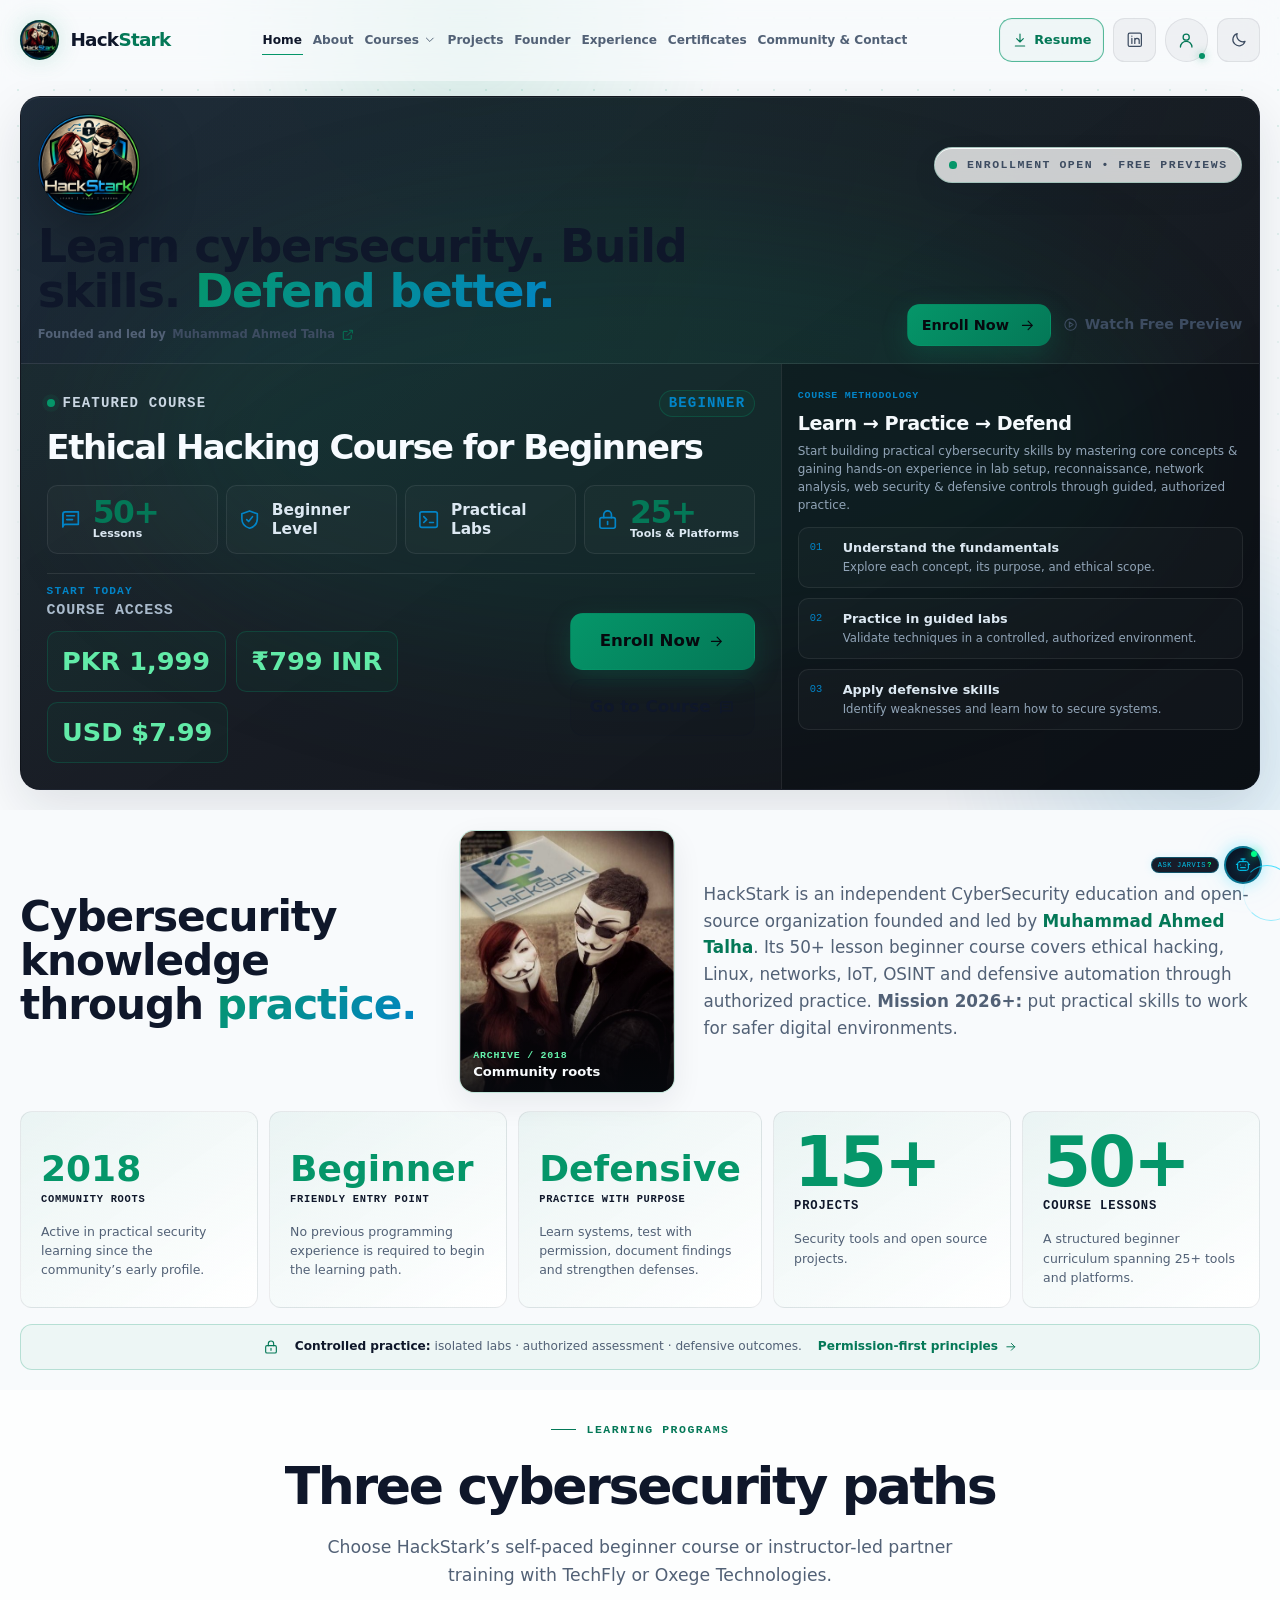
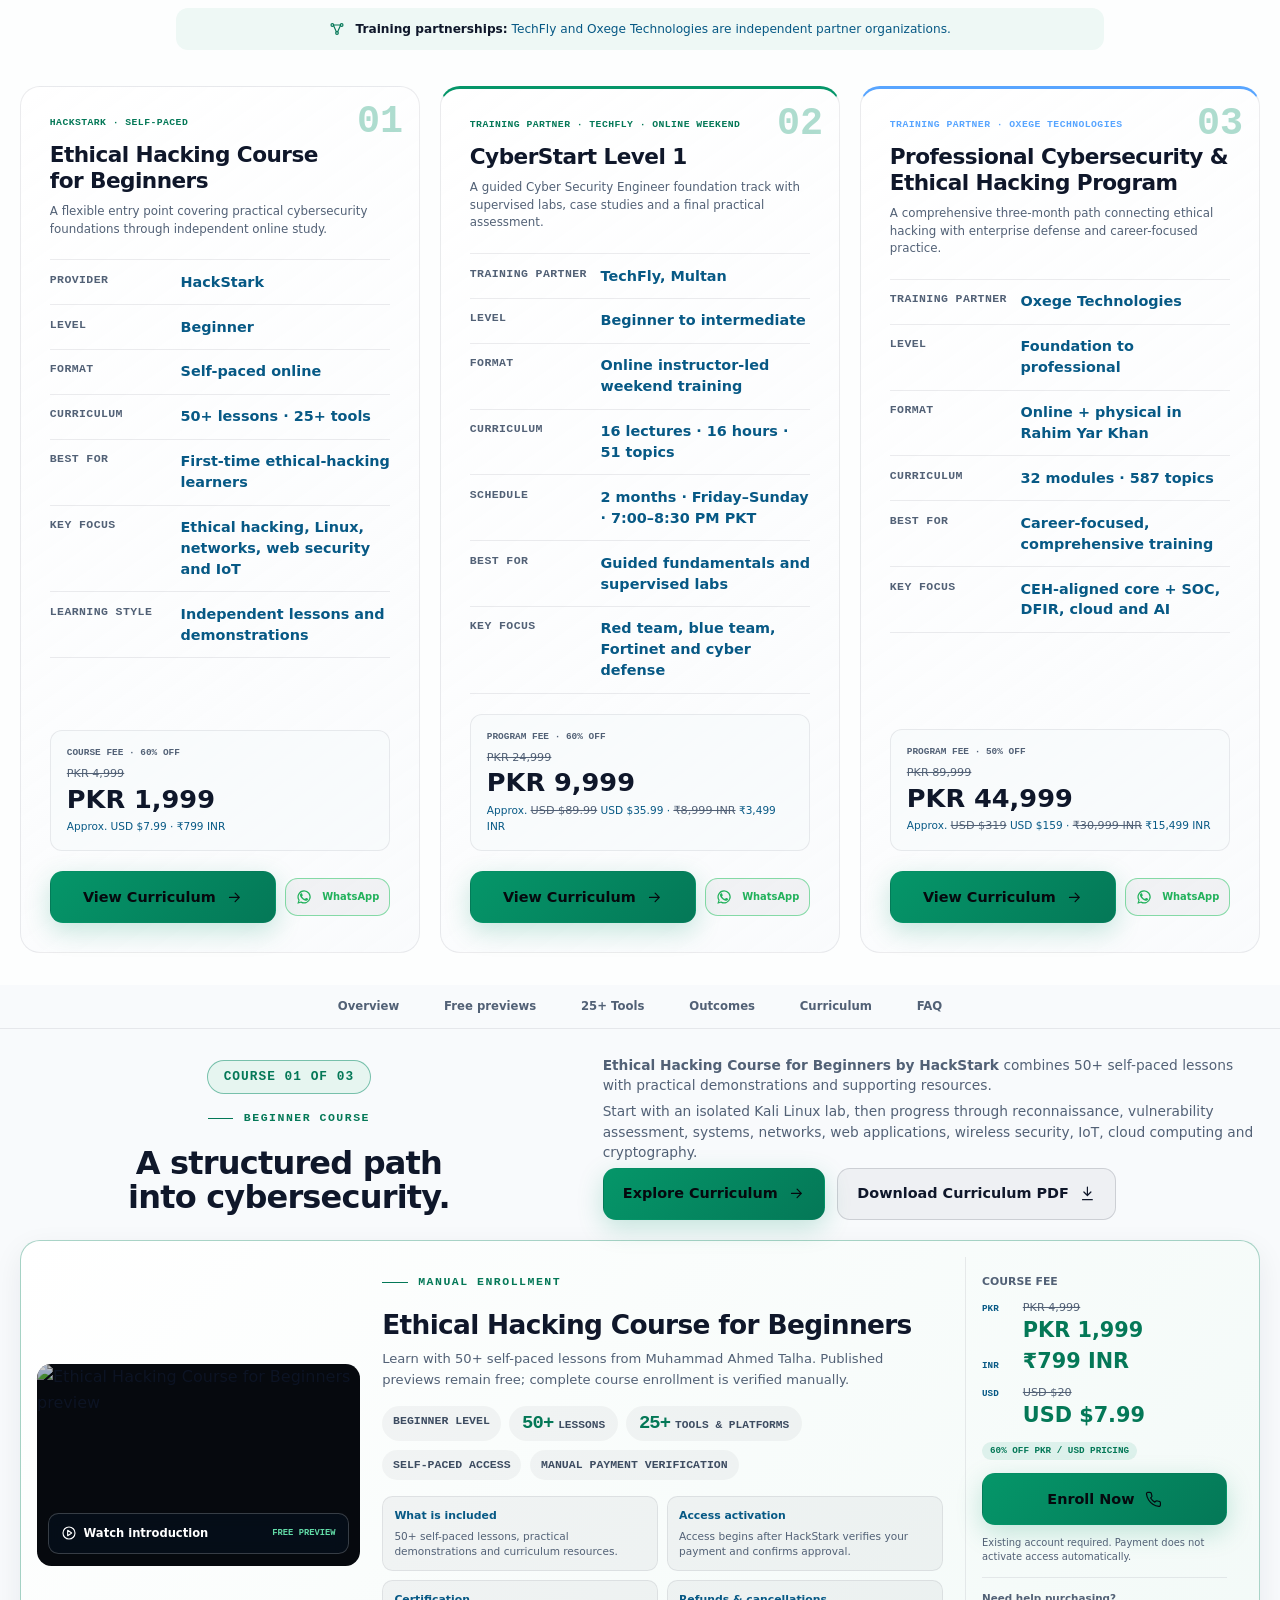
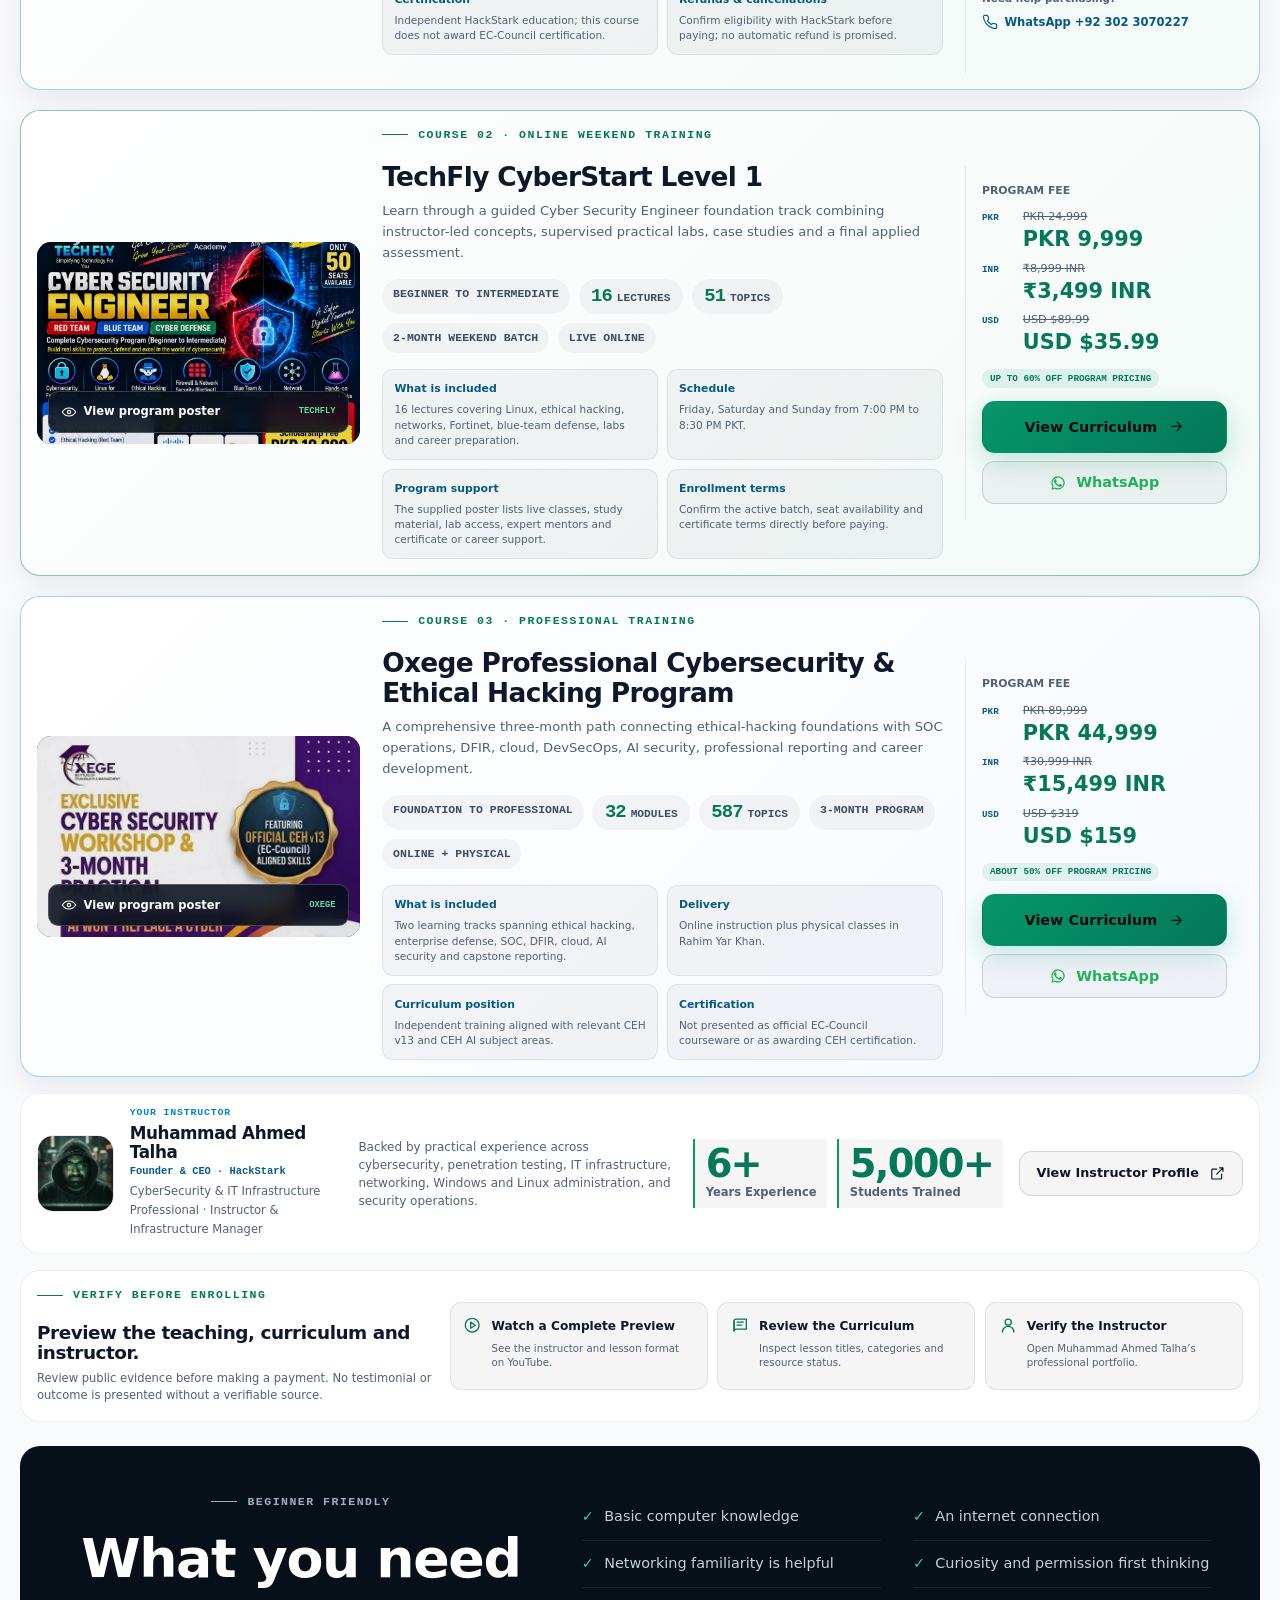
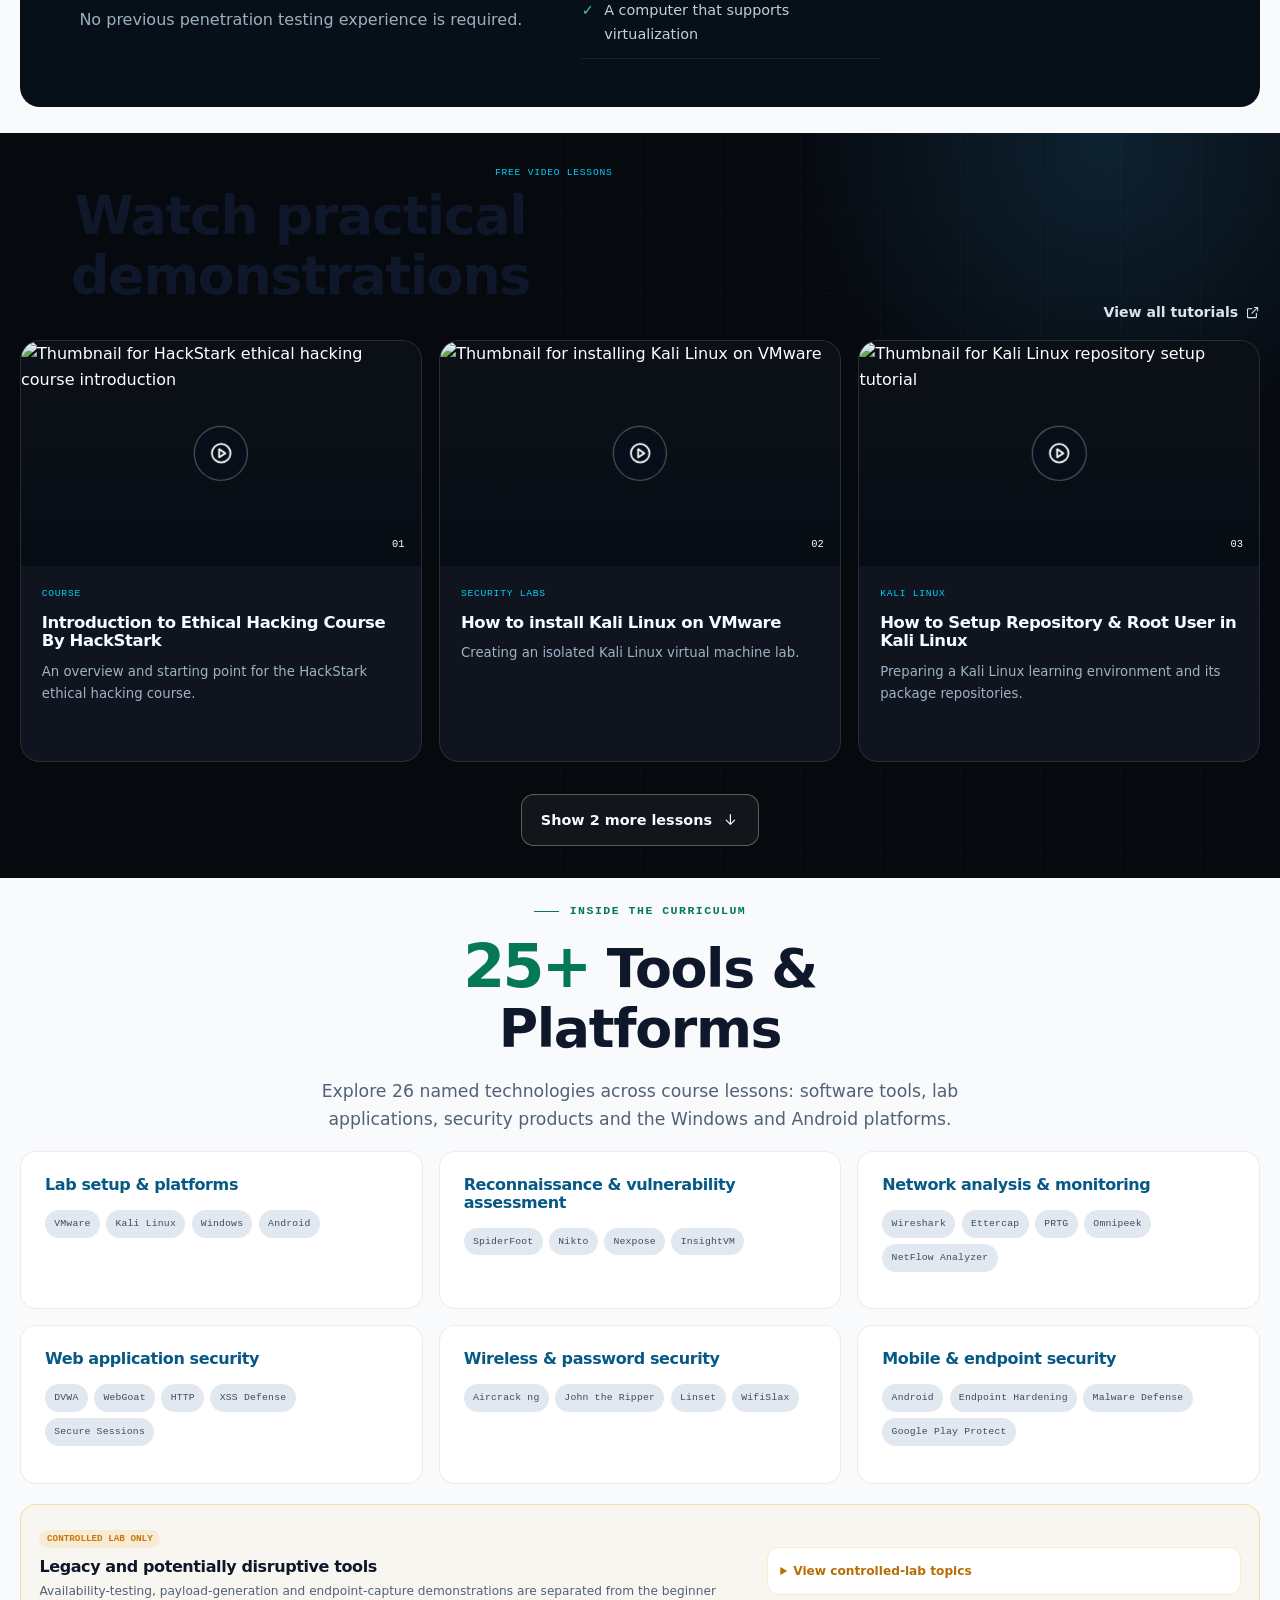
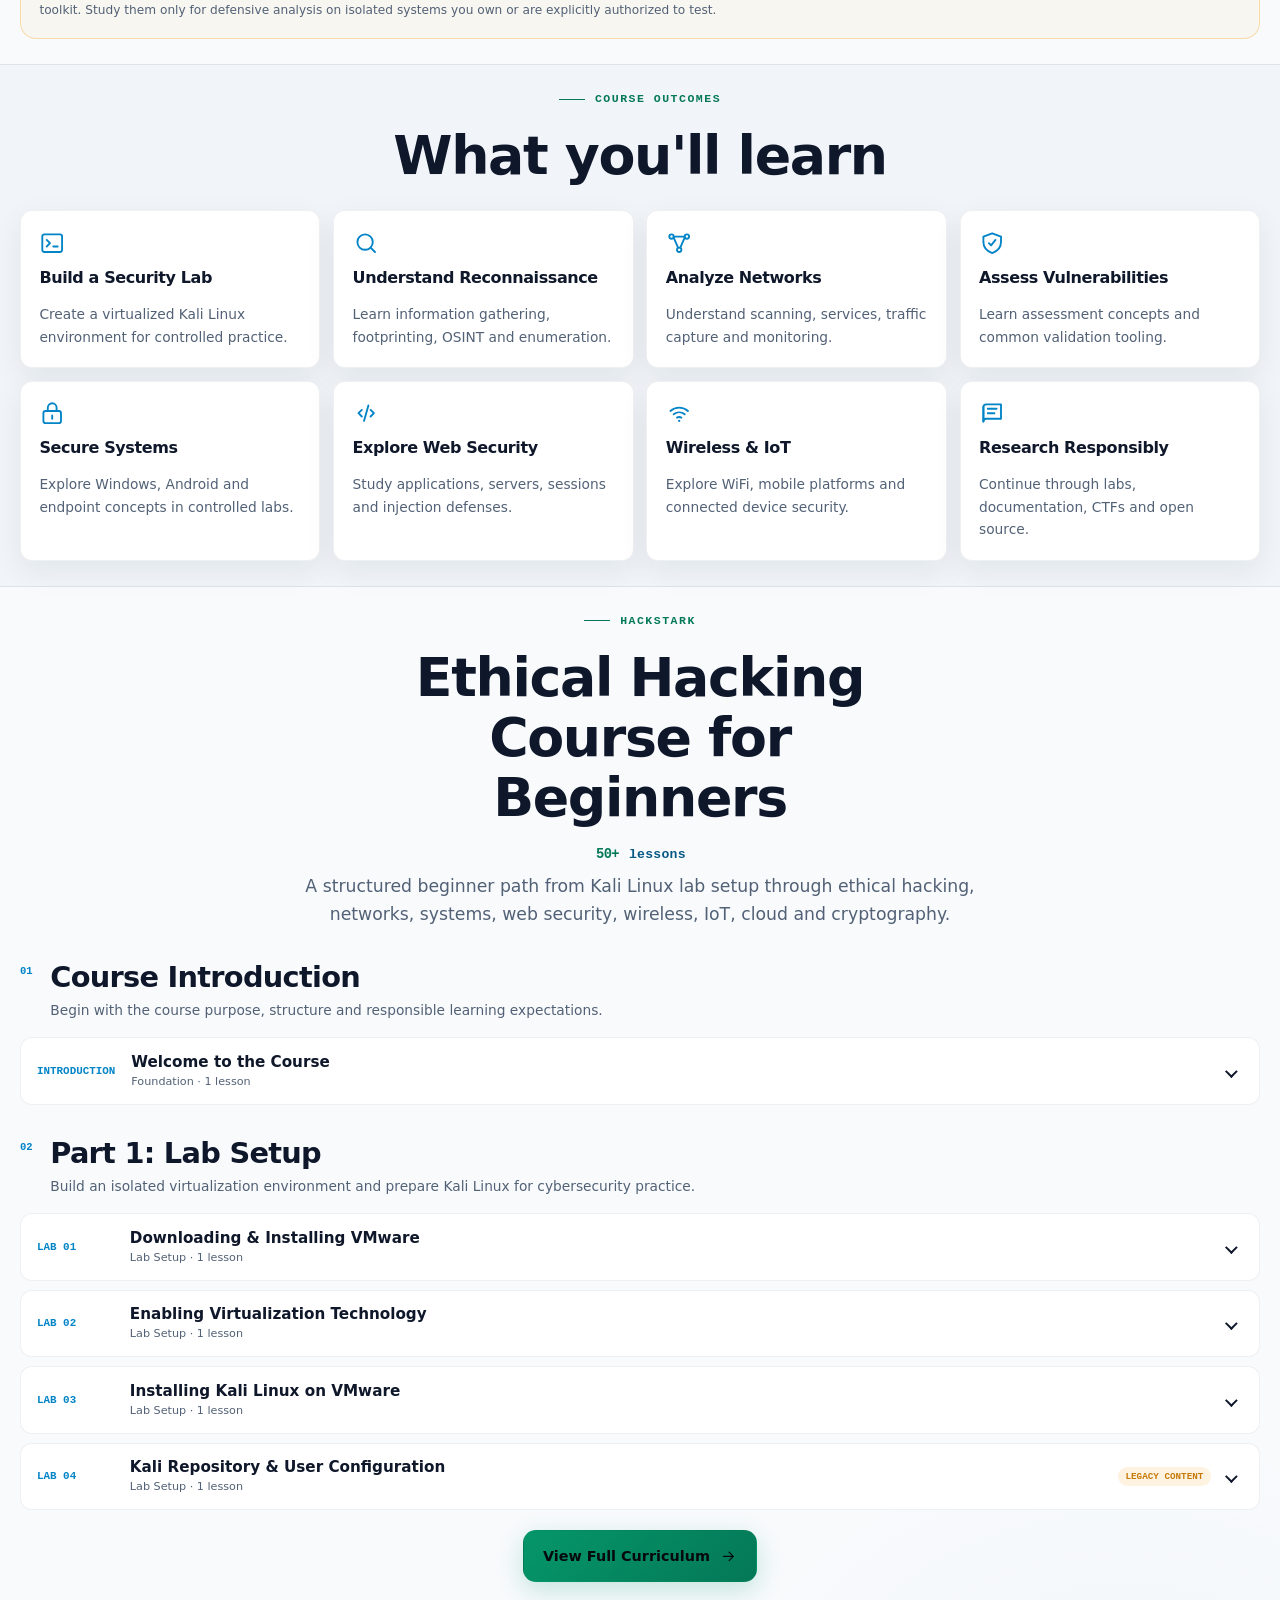
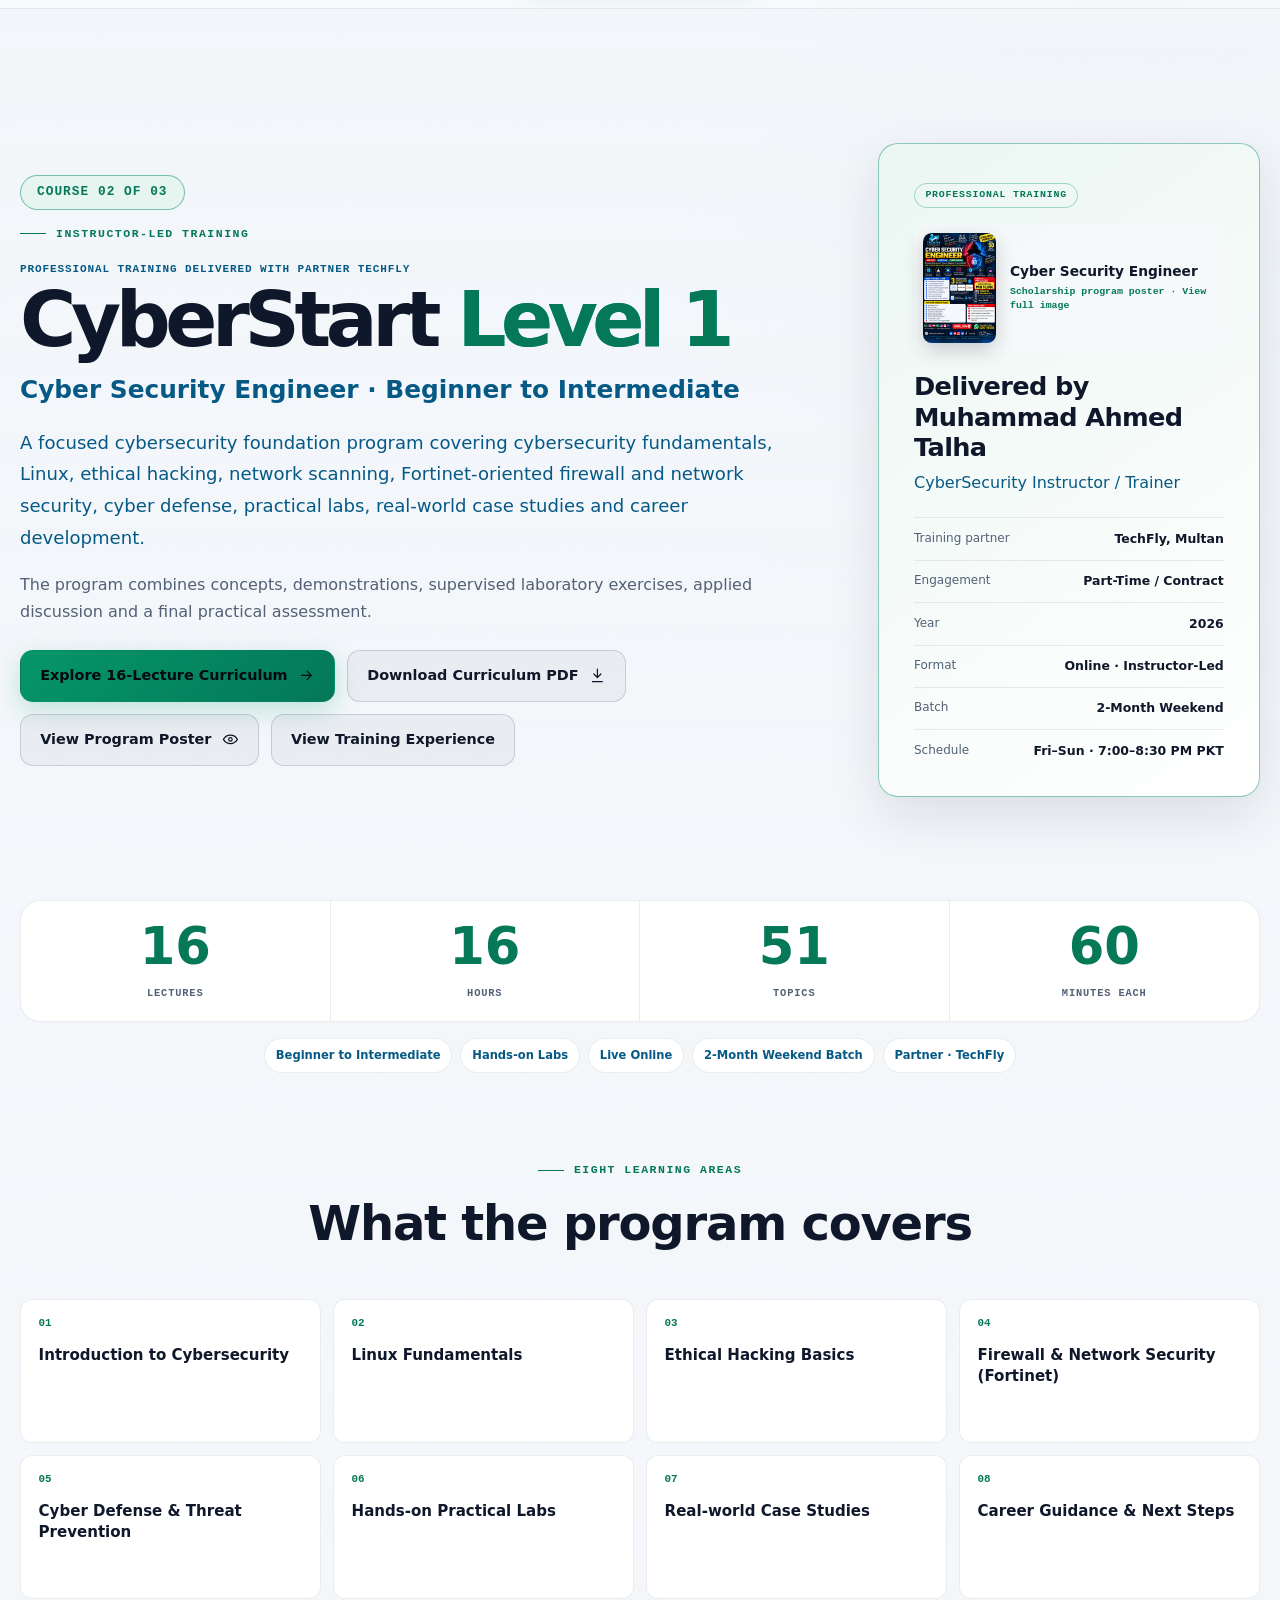
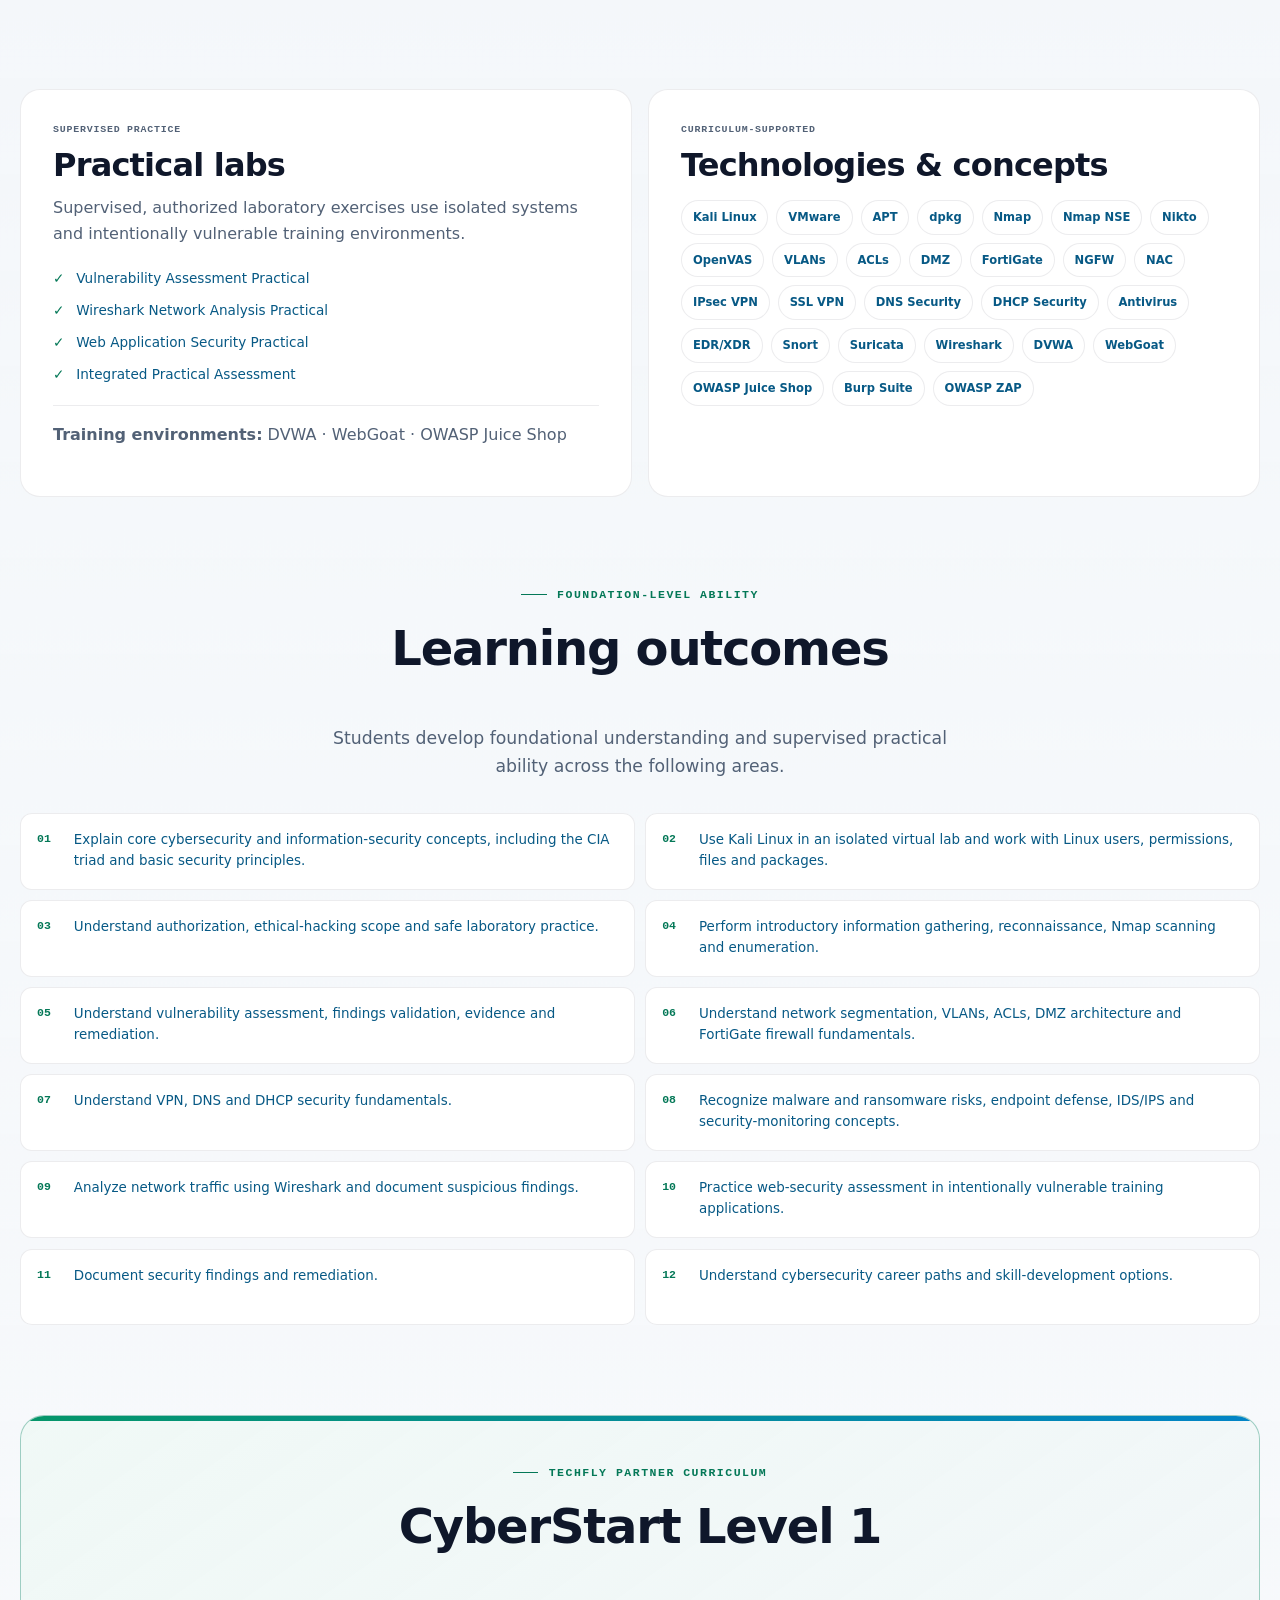
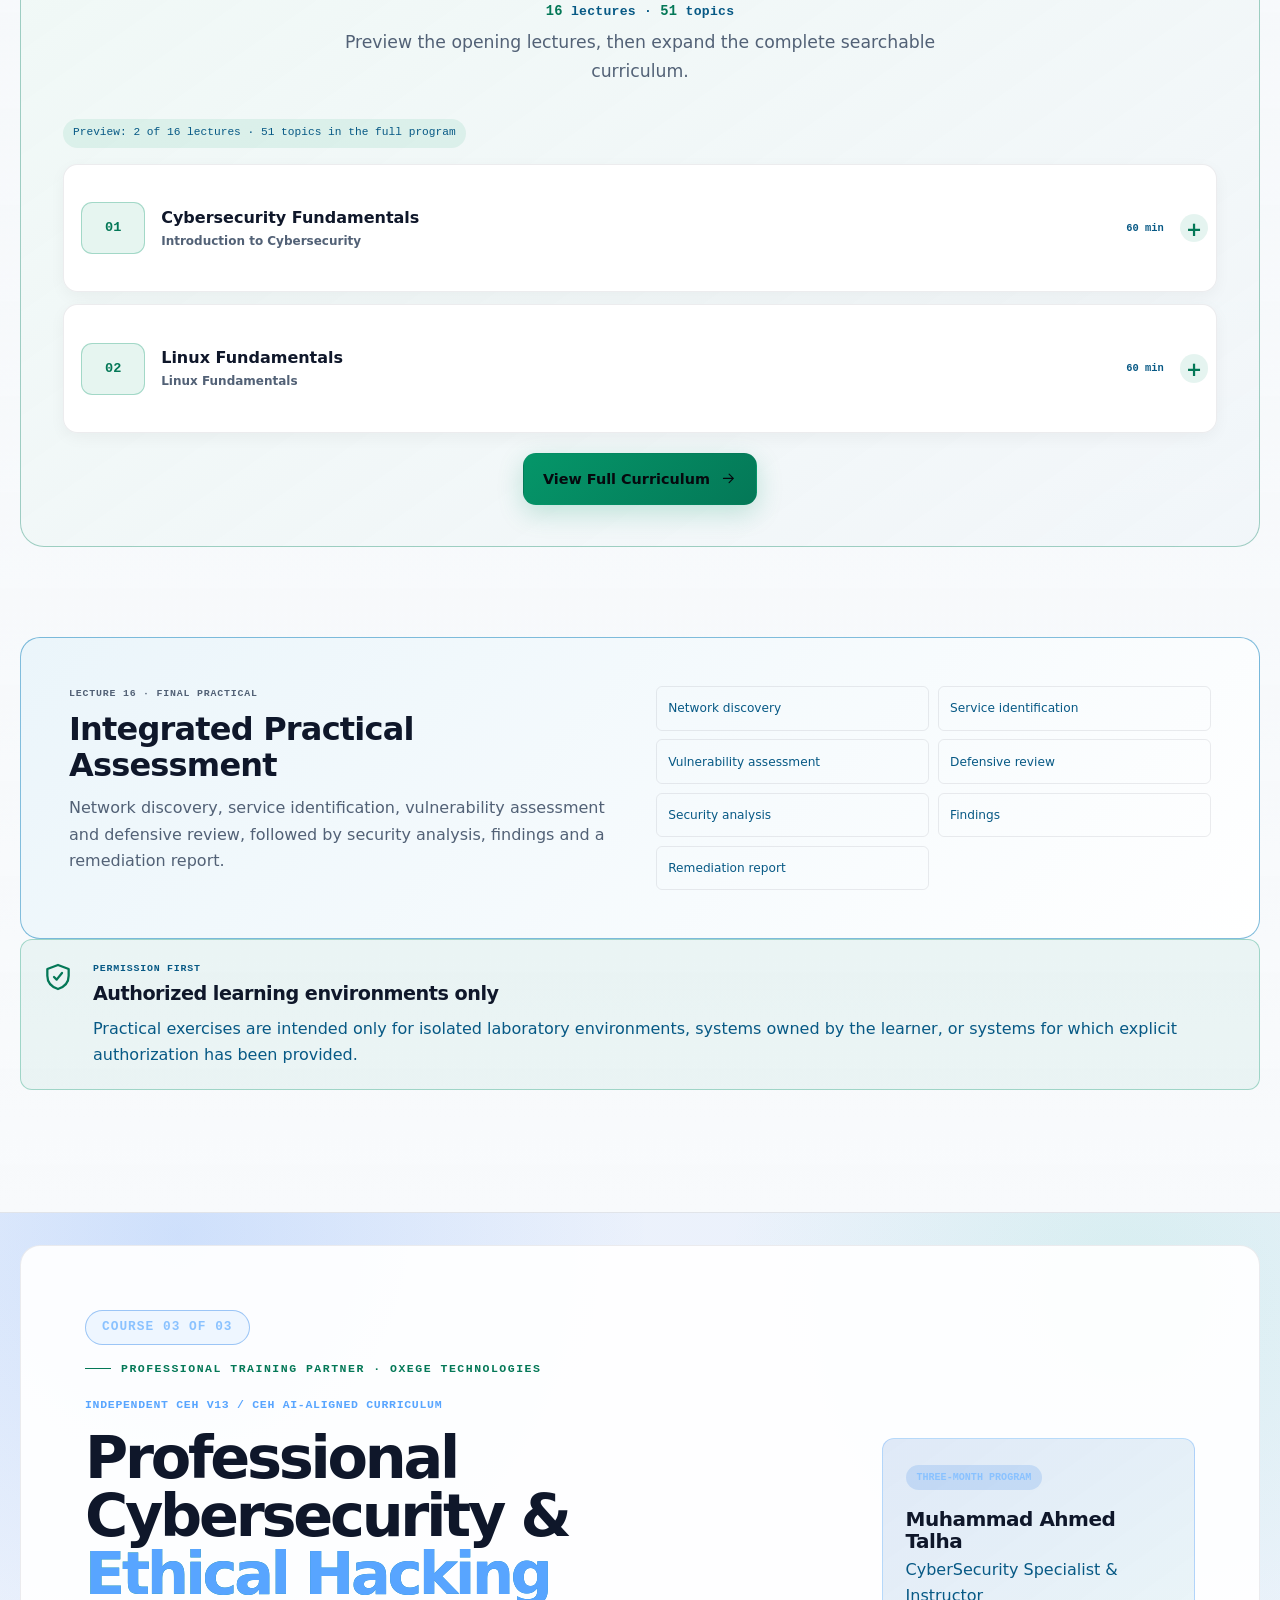
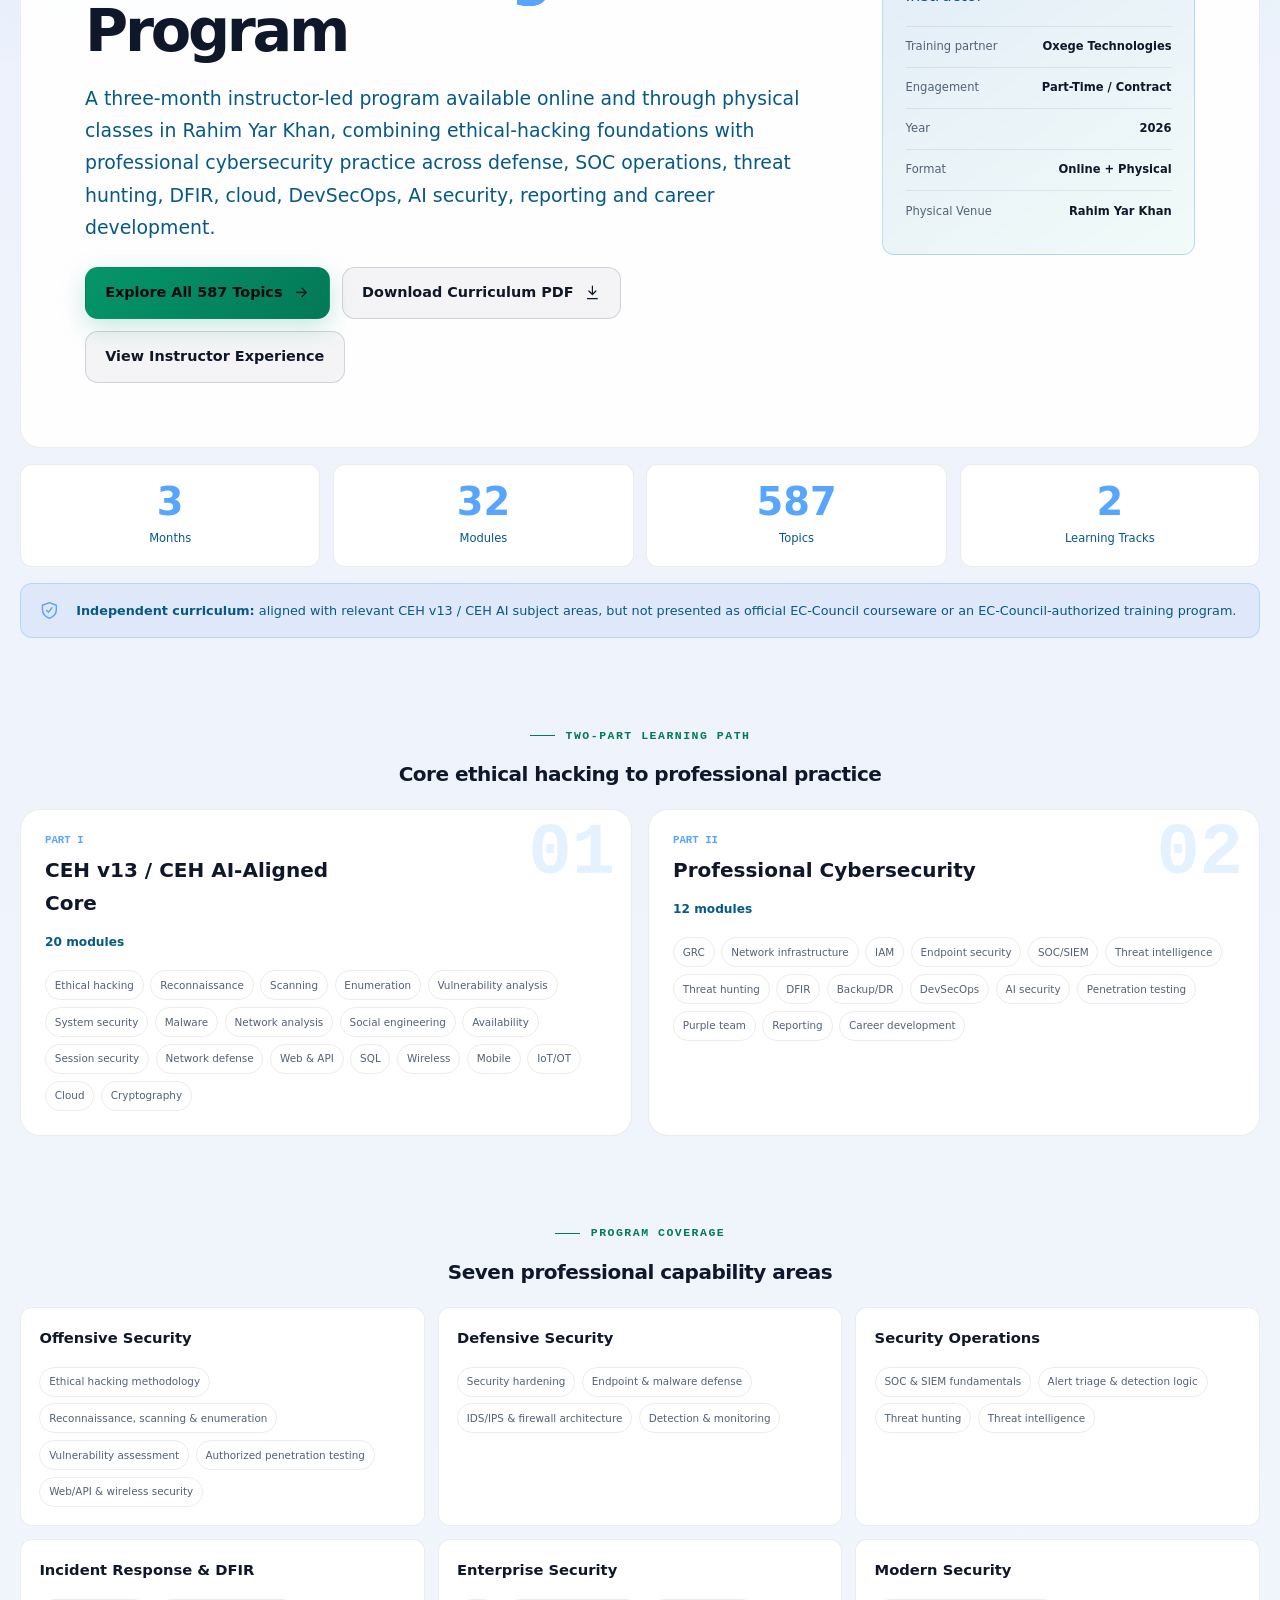
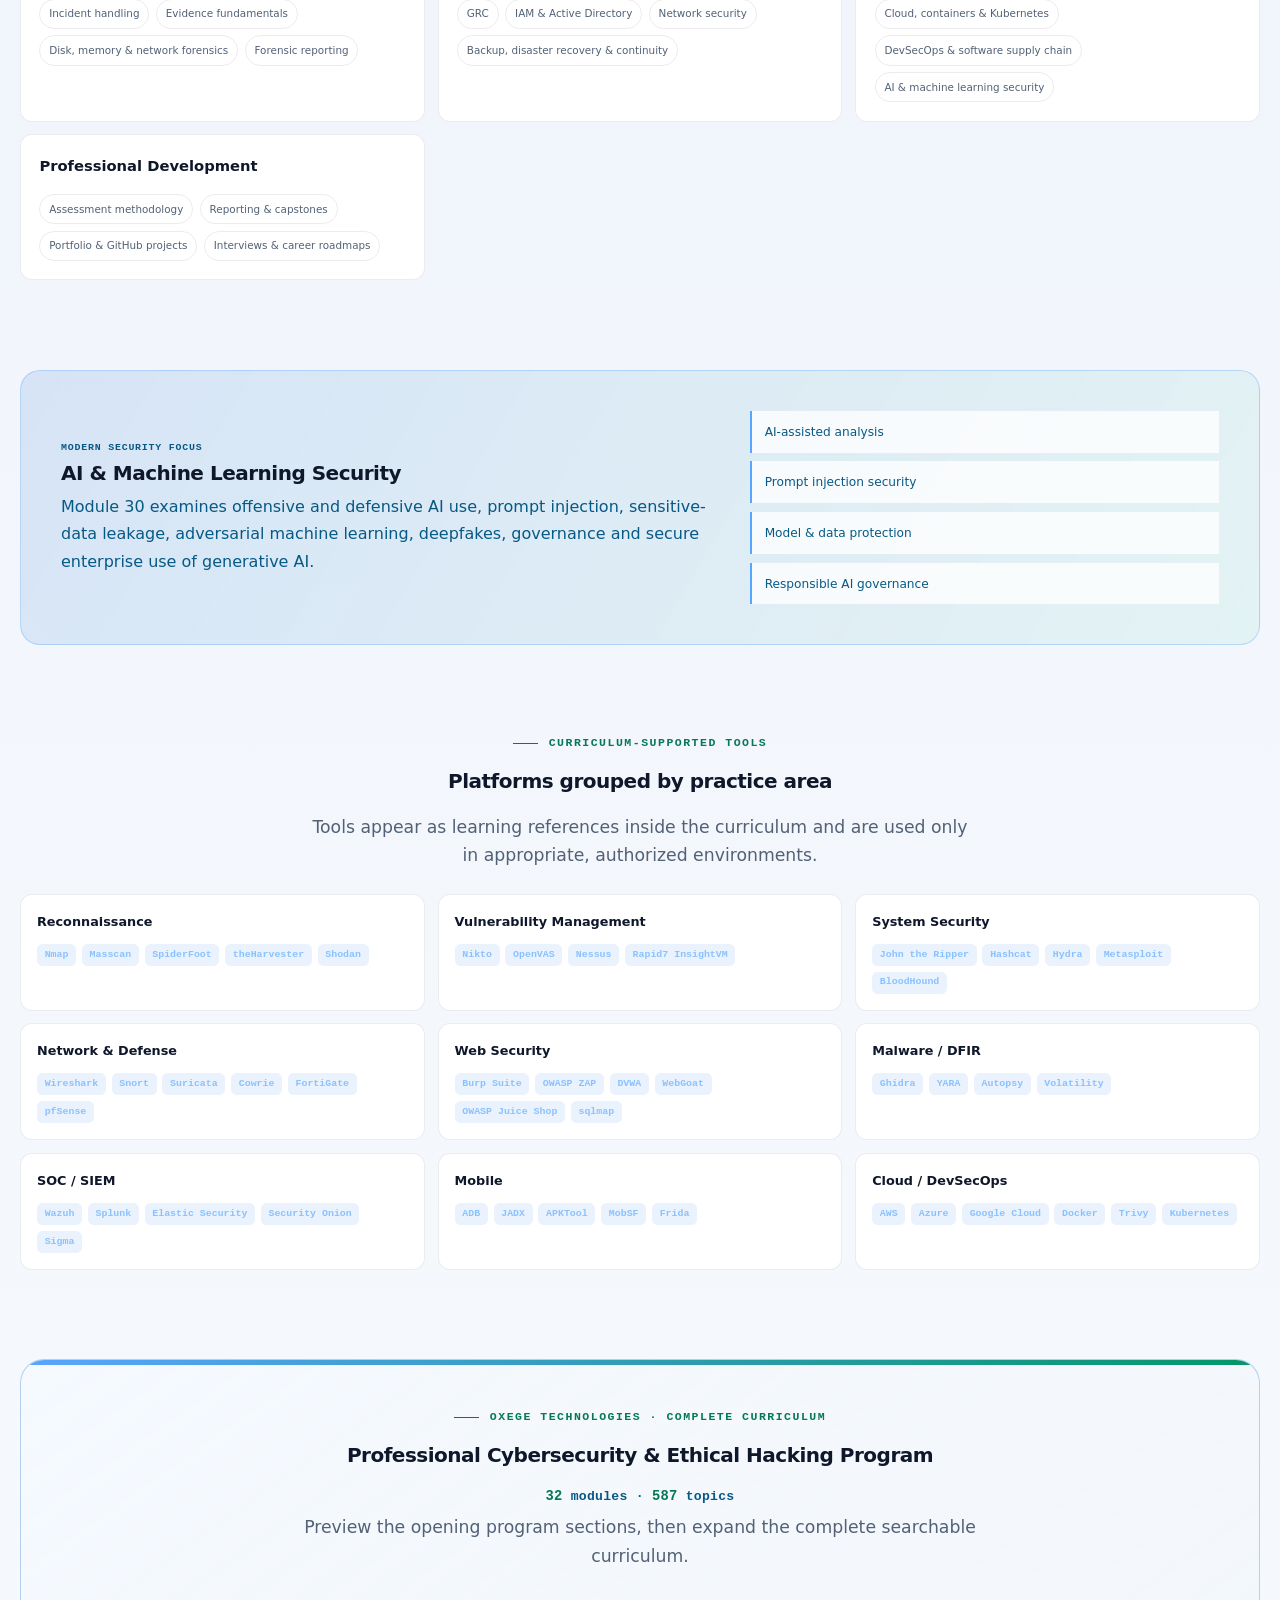
==== commit d93532b1: "Add files via upload" ====
--- a/index.html
+++ b/index.html
@@ -212,7 +212,45 @@
       <nav class="desktop-nav" aria-label="Primary navigation">
         <a href="#home" class="is-active">Home</a>
         <a href="#about">About</a>
-        <a href="#courses">Courses</a>
+        <div class="courses-dropdown">
+          <button class="courses-toggle" id="courses-toggle-desktop" type="button" aria-expanded="false" aria-haspopup="menu" aria-controls="courses-menu-desktop">Courses <svg aria-hidden="true" viewBox="0 0 24 24"><path d="m6 9 6 6 6-6"/></svg></button>
+          <div class="courses-menu" id="courses-menu-desktop" role="menu" aria-labelledby="courses-toggle-desktop" hidden>
+            <div class="courses-menu__intro" role="presentation"><div><span class="courses-menu__eyebrow">HackStark learning paths</span><p>Build your next skill.</p></div><span class="courses-menu__count">03 programs</span></div>
+            <div class="courses-tile courses-tile--01" role="group" aria-labelledby="course-label-desktop-01">
+              <span class="courses-tile__icon" aria-hidden="true"><svg><use href="#icon-shield"></use></svg></span>
+              <div class="courses-tile__body">
+                <p class="courses-tile__provider">Provider <b>HackStark</b><span class="courses-tile__number">01</span></p>
+                <h3 id="course-label-desktop-01">Ethical Hacking Course for Beginners</h3>
+                <div class="courses-tile__tags"><span>Beginner</span><span>Self-paced</span></div>
+              </div>
+              <div class="courses-tile__actions">
+                <a class="courses-tile__view" role="menuitem" href="#course-top" aria-label="View Ethical Hacking Course for Beginners">View course <svg aria-hidden="true"><use href="#icon-arrow"></use></svg></a>
+              </div>
+            </div>
+            <div class="courses-tile courses-tile--02" role="group" aria-labelledby="course-label-desktop-02">
+              <span class="courses-tile__icon" aria-hidden="true"><svg><use href="#icon-terminal"></use></svg></span>
+              <div class="courses-tile__body">
+                <p class="courses-tile__provider">Training partner <b>TechFly</b><span class="courses-tile__number">02</span></p>
+                <h3 id="course-label-desktop-02">CyberStart Level 1</h3>
+                <div class="courses-tile__tags"><span>16 lectures</span><span>Beginner to intermediate</span></div>
+              </div>
+              <div class="courses-tile__actions">
+                <a class="courses-tile__view" role="menuitem" href="#cyberstart" aria-label="View CyberStart Level 1">View course <svg aria-hidden="true"><use href="#icon-arrow"></use></svg></a>
+              </div>
+            </div>
+            <div class="courses-tile courses-tile--03" role="group" aria-labelledby="course-label-desktop-03">
+              <span class="courses-tile__icon" aria-hidden="true"><svg><use href="#icon-layers"></use></svg></span>
+              <div class="courses-tile__body">
+                <p class="courses-tile__provider">Training partner <b>Oxege Technologies</b><span class="courses-tile__number">03</span></p>
+                <h3 id="course-label-desktop-03">Professional Cybersecurity &amp; Ethical Hacking Program</h3>
+                <div class="courses-tile__tags"><span>32 modules · 587 topics</span><span>CEH v13 / CEH AI aligned</span></div>
+              </div>
+              <div class="courses-tile__actions">
+                <a class="courses-tile__view" role="menuitem" href="#oxege-training" aria-label="View Professional Cybersecurity &amp; Ethical Hacking Program">View course <svg aria-hidden="true"><use href="#icon-arrow"></use></svg></a>
+              </div>
+            </div>
+          </div>
+        </div>
         <a href="#projects">Projects</a>
         <a href="#founder">Founder</a>
         <a href="#experience">Experience</a>
@@ -247,7 +285,45 @@
       <div class="mobile-nav__inner">
         <a href="#home">Home</a>
         <a href="#about">About</a>
-        <a href="#courses">Courses</a>
+        <div class="courses-dropdown">
+          <button class="courses-toggle" id="courses-toggle-mobile" type="button" aria-expanded="false" aria-haspopup="menu" aria-controls="courses-menu-mobile">Courses <svg aria-hidden="true" viewBox="0 0 24 24"><path d="m6 9 6 6 6-6"/></svg></button>
+          <div class="courses-menu" id="courses-menu-mobile" role="menu" aria-labelledby="courses-toggle-mobile" hidden>
+            <div class="courses-menu__intro" role="presentation"><div><span class="courses-menu__eyebrow">HackStark learning paths</span><p>Build your next skill.</p></div><span class="courses-menu__count">03 programs</span></div>
+            <div class="courses-tile courses-tile--01" role="group" aria-labelledby="course-label-mobile-01">
+              <span class="courses-tile__icon" aria-hidden="true"><svg><use href="#icon-shield"></use></svg></span>
+              <div class="courses-tile__body">
+                <p class="courses-tile__provider">Provider <b>HackStark</b><span class="courses-tile__number">01</span></p>
+                <h3 id="course-label-mobile-01">Ethical Hacking Course for Beginners</h3>
+                <div class="courses-tile__tags"><span>Beginner</span><span>Self-paced</span></div>
+              </div>
+              <div class="courses-tile__actions">
+                <a class="courses-tile__view" role="menuitem" href="#course-top" aria-label="View Ethical Hacking Course for Beginners">View course <svg aria-hidden="true"><use href="#icon-arrow"></use></svg></a>
+              </div>
+            </div>
+            <div class="courses-tile courses-tile--02" role="group" aria-labelledby="course-label-mobile-02">
+              <span class="courses-tile__icon" aria-hidden="true"><svg><use href="#icon-terminal"></use></svg></span>
+              <div class="courses-tile__body">
+                <p class="courses-tile__provider">Training partner <b>TechFly</b><span class="courses-tile__number">02</span></p>
+                <h3 id="course-label-mobile-02">CyberStart Level 1</h3>
+                <div class="courses-tile__tags"><span>16 lectures</span><span>Beginner to intermediate</span></div>
+              </div>
+              <div class="courses-tile__actions">
+                <a class="courses-tile__view" role="menuitem" href="#cyberstart" aria-label="View CyberStart Level 1">View course <svg aria-hidden="true"><use href="#icon-arrow"></use></svg></a>
+              </div>
+            </div>
+            <div class="courses-tile courses-tile--03" role="group" aria-labelledby="course-label-mobile-03">
+              <span class="courses-tile__icon" aria-hidden="true"><svg><use href="#icon-layers"></use></svg></span>
+              <div class="courses-tile__body">
+                <p class="courses-tile__provider">Training partner <b>Oxege Technologies</b><span class="courses-tile__number">03</span></p>
+                <h3 id="course-label-mobile-03">Professional Cybersecurity &amp; Ethical Hacking Program</h3>
+                <div class="courses-tile__tags"><span>32 modules · 587 topics</span><span>CEH v13 / CEH AI aligned</span></div>
+              </div>
+              <div class="courses-tile__actions">
+                <a class="courses-tile__view" role="menuitem" href="#oxege-training" aria-label="View Professional Cybersecurity &amp; Ethical Hacking Program">View course <svg aria-hidden="true"><use href="#icon-arrow"></use></svg></a>
+              </div>
+            </div>
+          </div>
+        </div>
         <a href="#projects">Projects</a>
         <a href="#founder">Founder</a>
         <a href="#experience">Experience</a>
@@ -430,6 +506,10 @@
           <div class="course-overview__copy">
             <p><strong>Ethical Hacking Course for Beginners by HackStark</strong> combines 50+ self-paced lessons with practical demonstrations and supporting resources.</p>
             <p>Start with an isolated Kali Linux lab, then progress through reconnaissance, vulnerability assessment, systems, networks, web applications, wireless security, IoT, cloud computing and cryptography.</p>
+            <div class="hero-actions">
+              <a class="button button--primary" href="#curriculum">Explore Curriculum <svg aria-hidden="true"><use href="#icon-arrow"></use></svg></a>
+              <a class="button button--ghost" href="Ethical%20Hacking%20Course%20Outline%20by%20HackStark.pdf" download="Ethical Hacking Course Outline by HackStark.pdf" aria-label="Download HackStark Ethical Hacking Course for Beginners curriculum PDF">Download Curriculum PDF <svg aria-hidden="true"><use href="#icon-download"></use></svg></a>
+            </div>
           </div>
         </div>
         <div class="container course-enrollment" id="enroll" data-nav-section>
@@ -495,7 +575,6 @@
               <a class="button button--primary" href="#cyberstart-curriculum">View Curriculum <svg aria-hidden="true"><use href="#icon-arrow"></use></svg></a>
               <a class="button button--ghost enrollment-whatsapp" href="https://wa.me/923023070227?text=Hello%2C%20I%20would%20like%20information%20about%20the%20TechFly%20CyberStart%20Level%201%20program.%20Please%20share%20the%20active%20batch%2C%20fees%2C%20schedule%2C%20and%20enrollment%20details." target="_blank" rel="noopener noreferrer"><svg class="whatsapp-icon" aria-hidden="true"><use href="#icon-whatsapp"></use></svg> WhatsApp</a>
             </div>
-            <small>Confirm the current batch and enrollment terms directly with the training provider.</small>
           </div>
         </div>
 
@@ -528,7 +607,6 @@
               <a class="button button--primary" href="#oxege-curriculum">View Curriculum <svg aria-hidden="true"><use href="#icon-arrow"></use></svg></a>
               <a class="button button--ghost enrollment-whatsapp" href="https://wa.me/923023070227?text=Hello%2C%20I%20would%20like%20information%20about%20the%20Oxege%20Professional%20Cybersecurity%20and%20Ethical%20Hacking%20Program.%20Please%20share%20the%20fees%2C%20online%20or%20physical%20schedule%2C%20and%20enrollment%20details." target="_blank" rel="noopener noreferrer"><svg class="whatsapp-icon" aria-hidden="true"><use href="#icon-whatsapp"></use></svg> WhatsApp</a>
             </div>
-            <small>Ask about the online or Rahim Yar Khan physical-class schedule before enrolling.</small>
           </div>
         </div>
         <aside class="container course-instructor reveal" aria-labelledby="course-instructor-heading">
@@ -675,6 +753,7 @@
             <p>The program combines concepts, demonstrations, supervised laboratory exercises, applied discussion and a final practical assessment.</p>
             <div class="cyberstart-actions">
               <a class="button button--primary" href="#cyberstart-curriculum">Explore 16-Lecture Curriculum <svg aria-hidden="true"><use href="#icon-arrow"></use></svg></a>
+              <a class="button button--ghost" href="CyberStart_Level_1_Techfly_16_Lecture_Curriculum.pdf" download="CyberStart_Level_1_Techfly_16_Lecture_Curriculum.pdf" aria-label="Download TechFly CyberStart Level 1 curriculum PDF">Download Curriculum PDF <svg aria-hidden="true"><use href="#icon-download"></use></svg></a>
               <a class="button button--ghost" href="techfly-cyber-security-engineer-poster.jpg" target="_blank" rel="noopener noreferrer">View Program Poster <svg aria-hidden="true"><use href="#icon-eye"></use></svg></a>
               <a class="button button--ghost" href="#experience">View Training Experience</a>
             </div>
@@ -779,6 +858,7 @@
             <p class="oxege-lead">A three-month instructor-led program available online and through physical classes in Rahim Yar Khan, combining ethical-hacking foundations with professional cybersecurity practice across defense, SOC operations, threat hunting, DFIR, cloud, DevSecOps, AI security, reporting and career development.</p>
             <div class="oxege-actions">
               <a class="button button--primary" href="#oxege-curriculum">Explore All 587 Topics <svg aria-hidden="true"><use href="#icon-arrow"></use></svg></a>
+              <a class="button button--ghost" href="CEH_v13_CEH_AI_Oxege_Cybersecurity_Curriculum.pdf" download="CEH_v13_CEH_AI_Oxege_Cybersecurity_Curriculum.pdf" aria-label="Download Oxege Professional Cybersecurity and Ethical Hacking Program curriculum PDF">Download Curriculum PDF <svg aria-hidden="true"><use href="#icon-download"></use></svg></a>
               <a class="button button--ghost" href="#experience">View Instructor Experience</a>
             </div>
           </div>
--- a/style.css
+++ b/style.css
@@ -1425,3 +1425,53 @@
   .program-banner__content { padding-right: 1.8rem; }
   .program-banner__details div { grid-template-columns: 1fr; gap: .18rem; }
 }
+
+/* Courses disclosure: reuse the site's surfaces, accents and button typography. */
+.courses-dropdown { position: relative; }
+.desktop-nav { align-self: stretch; }
+.desktop-nav .courses-dropdown { display: flex; align-self: stretch; align-items: center; }
+.courses-toggle { display: inline-flex; align-items: center; gap: .25rem; padding: .85rem .05rem; border: 0; background: transparent; color: var(--muted); font-size: clamp(.76rem, .78vw, .84rem); font-weight: 650; white-space: nowrap; cursor: pointer; }
+.courses-toggle:hover, .courses-toggle[aria-expanded="true"] { color: var(--text); }
+.courses-toggle svg { width: .85rem; height: .85rem; transition: transform .2s ease; }
+.courses-toggle[aria-expanded="true"] svg { transform: rotate(180deg); }
+ .courses-menu { position: absolute; z-index: 2; top: 100%; left: -.8rem; width: min(41rem, calc(100vw - 2.5rem)); max-height: calc(100dvh - var(--header-height) - 1rem); overflow-y: auto; padding: .75rem; border: 1px solid var(--border-strong); border-top: 2px solid var(--accent); border-radius: 1rem; background: var(--bg-elevated); box-shadow: 0 24px 70px rgba(0,0,0,.4); animation: courses-open .2s ease; }
+.courses-menu[hidden] { display: none; }
+.courses-menu__intro { display: flex; align-items: center; justify-content: space-between; gap: .6rem; padding: 0 .2rem .55rem; }
+.courses-menu__eyebrow { color: var(--accent-text); font: 700 .65rem/1.3 var(--font-mono); letter-spacing: .07em; text-transform: uppercase; }
+.courses-menu__intro p { margin: .12rem 0 0; color: var(--text); font-size: 1rem; line-height: 1.3; font-weight: 650; letter-spacing: -.015em; }
+.courses-menu__count { flex-shrink: 0; padding: .22rem .4rem; border: 1px solid var(--border-strong); border-radius: 999px; color: var(--muted); font: 500 .7rem/1.3 var(--font-mono); }
+.courses-tile { display: grid; grid-template-columns: 1.9rem minmax(0,1fr) auto; align-items: start; gap: .6rem; margin-bottom: .4rem; padding: .65rem; border: 1px solid var(--border); border-radius: .65rem; background: var(--surface-soft); transition: border-color .2s ease, background-color .2s ease; }
+.courses-tile:last-child { margin-bottom: 0; }
+.courses-tile:focus-within { border-color: rgba(var(--accent-rgb), .5); background: color-mix(in srgb,var(--surface) 95%,var(--accent)); }
+.courses-tile__icon { display: grid; place-items: center; width: 1.9rem; height: 1.9rem; border: 1px solid rgba(var(--accent-rgb),.2); border-radius: .6rem; background: rgba(var(--accent-rgb),.08); color: var(--accent-text); }
+.courses-tile--02 .courses-tile__icon { color: var(--secondary-text); background: rgba(var(--secondary-rgb),.08); border-color: rgba(var(--secondary-rgb),.2); }
+.courses-tile--03 .courses-tile__icon { color: var(--text-soft); background: var(--surface-strong); border-color: var(--border-strong); }
+.courses-tile__icon svg { width: 1.1rem; height: 1.1rem; }
+.courses-tile__provider { display: flex; align-items: center; flex-wrap: wrap; gap: .25rem; margin: 0 0 .2rem; color: var(--muted); font-size: .75rem; line-height: 1.35; }
+.courses-tile__provider b { color: var(--text-soft); font-weight: 650; }
+.courses-tile__number { margin-left: auto; color: var(--muted); font: 500 .7rem/1.35 var(--font-mono); }
+.courses-tile h3 { margin: 0; color: var(--text); font-size: 1rem; font-weight: 700; line-height: 1.3; letter-spacing: -.01em; text-wrap: pretty; }
+.courses-tile__tags { display: flex; flex-wrap: wrap; gap: .25rem; margin-top: .35rem; }
+.courses-tile__tags span { padding: .12rem .35rem; border: 1px solid var(--border); border-radius: .25rem; color: var(--text-soft); font-size: .72rem; line-height: 1.35; }
+.courses-tile__actions { display: grid; gap: .3rem; align-self: center; }
+.courses-menu .courses-tile__actions a { display: inline-flex; min-height: 2.35rem; align-items: center; justify-content: center; gap: .4rem; padding: .45rem .6rem; border: 1px solid var(--border-strong); border-radius: .4rem; color: var(--text-soft); font-size: .8rem; font-weight: 700; line-height: 1.4; white-space: nowrap; transition: background-color .2s ease, border-color .2s ease; }
+.courses-menu .courses-tile__actions a::after { content: none; }
+.courses-menu .courses-tile__actions .courses-tile__view { border-color: rgba(var(--accent-rgb),.3); background: rgba(var(--accent-rgb),.1); color: var(--accent-text); }
+.courses-menu .courses-tile__actions a:hover { border-color: var(--accent); background: rgba(var(--accent-rgb),.17); color: var(--text); }
+.courses-tile__actions svg { width: .85rem; height: .85rem; }
+.courses-toggle:focus-visible, .courses-menu a:focus-visible { outline: 2px solid var(--accent); outline-offset: 3px; }
+@keyframes courses-open { from { opacity: 0; transform: translateY(-5px); } to { opacity: 1; transform: translateY(0); } }
+@media (min-width: 1025px) and (max-width: 1200px) { .courses-toggle { font-size: .78rem; } }
+@media (max-width: 1024px) {
+  .mobile-nav .courses-toggle { width: 100%; min-height: 3.2rem; padding: 0; border-bottom: 1px solid var(--border); color: var(--text-soft); font-size: 1rem; text-align: left; }
+  .mobile-nav .courses-toggle svg { margin-left: auto; }
+  .mobile-nav .courses-menu { position: static; width: 100%; max-height: none; margin-block: .4rem; padding: .5rem; overflow: visible; box-shadow: none; }
+  .mobile-nav .courses-menu__intro { flex-wrap: wrap; gap: .5rem; }
+  .mobile-nav .courses-menu__intro p { font-size: 1rem; }
+  .mobile-nav .courses-tile { grid-template-columns: 1.8rem minmax(0,1fr); gap: .45rem; padding: .6rem; }
+  .mobile-nav .courses-tile__icon { width: 1.8rem; height: 1.8rem; }
+  .mobile-nav .courses-tile__actions { grid-column: 1 / -1; grid-template-columns: 1fr; margin-top: .2rem; }
+  .mobile-nav .courses-tile__actions a { min-height: 2.75rem; padding-inline: .3rem; }
+  .mobile-nav .courses-tile__number { display: none; }
+}
+@media (prefers-reduced-motion: reduce) { .courses-menu { animation: none; } .courses-toggle svg { transition: none; } }
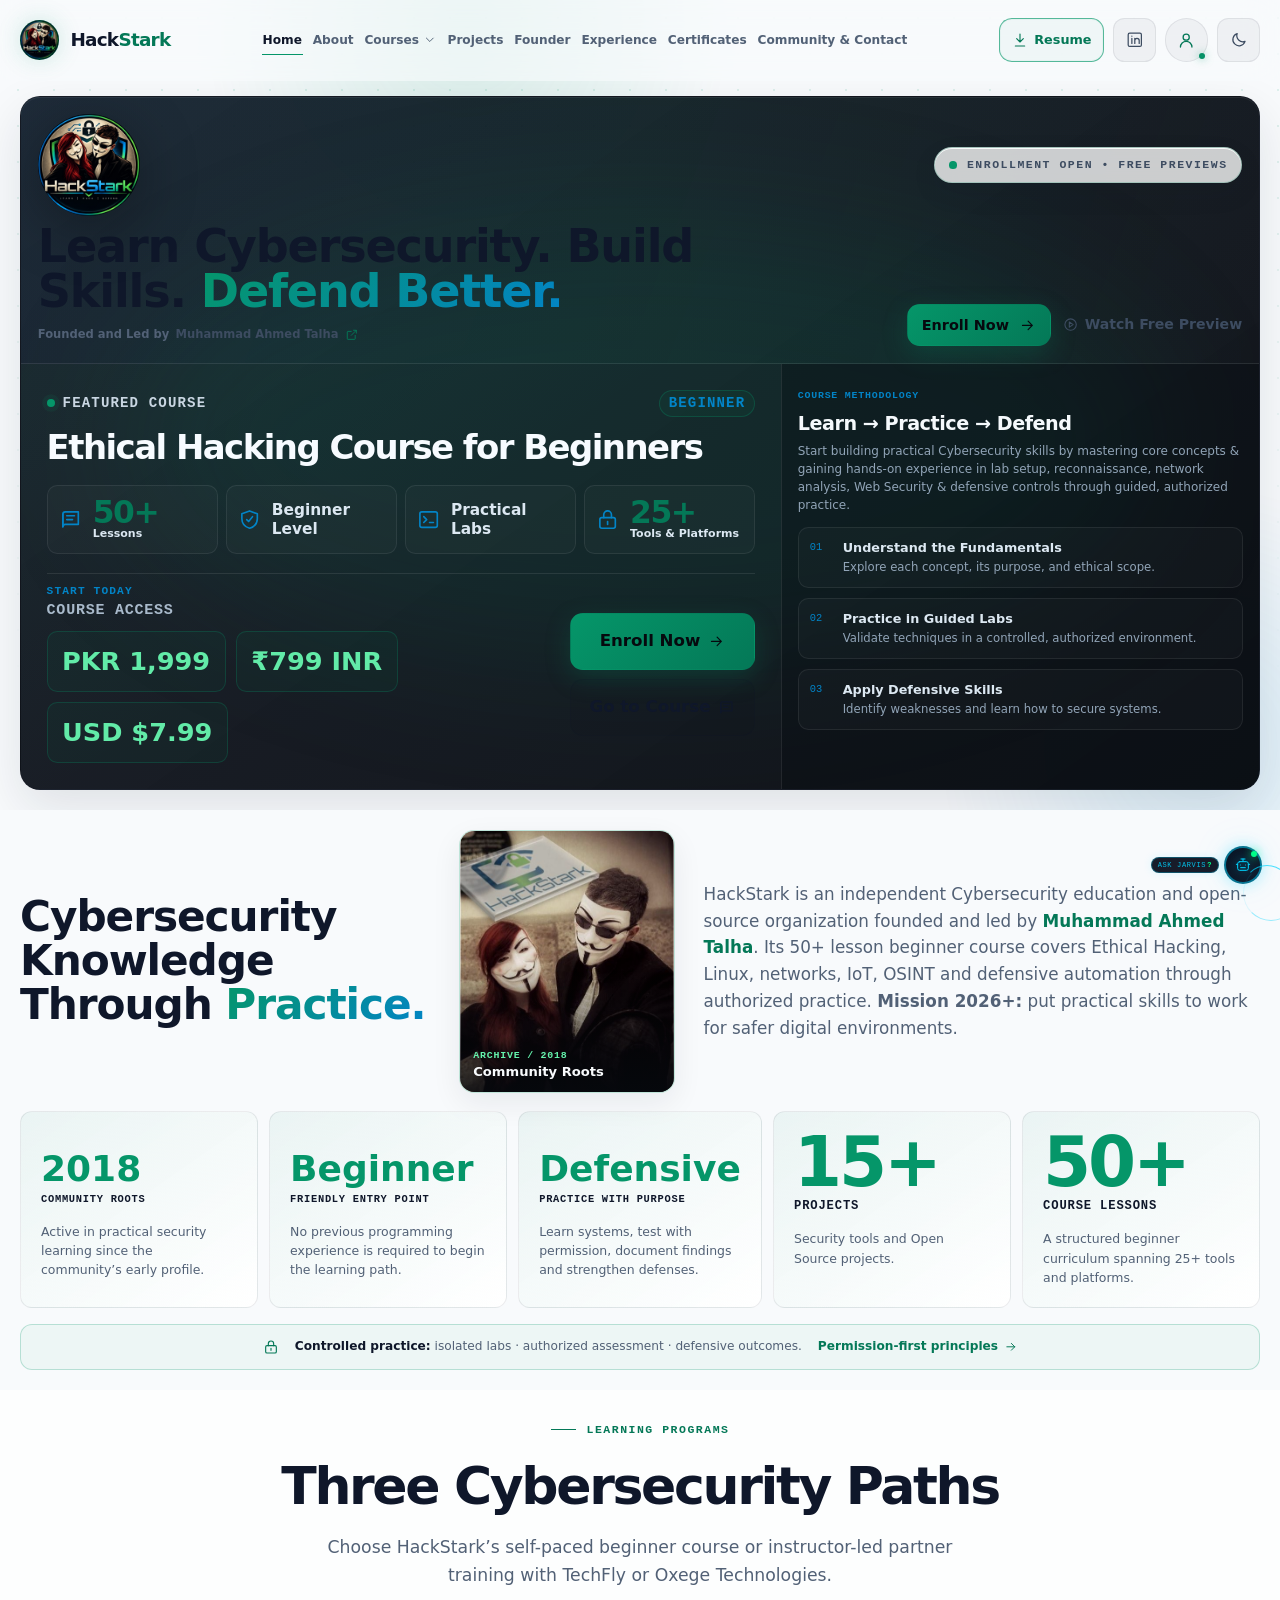
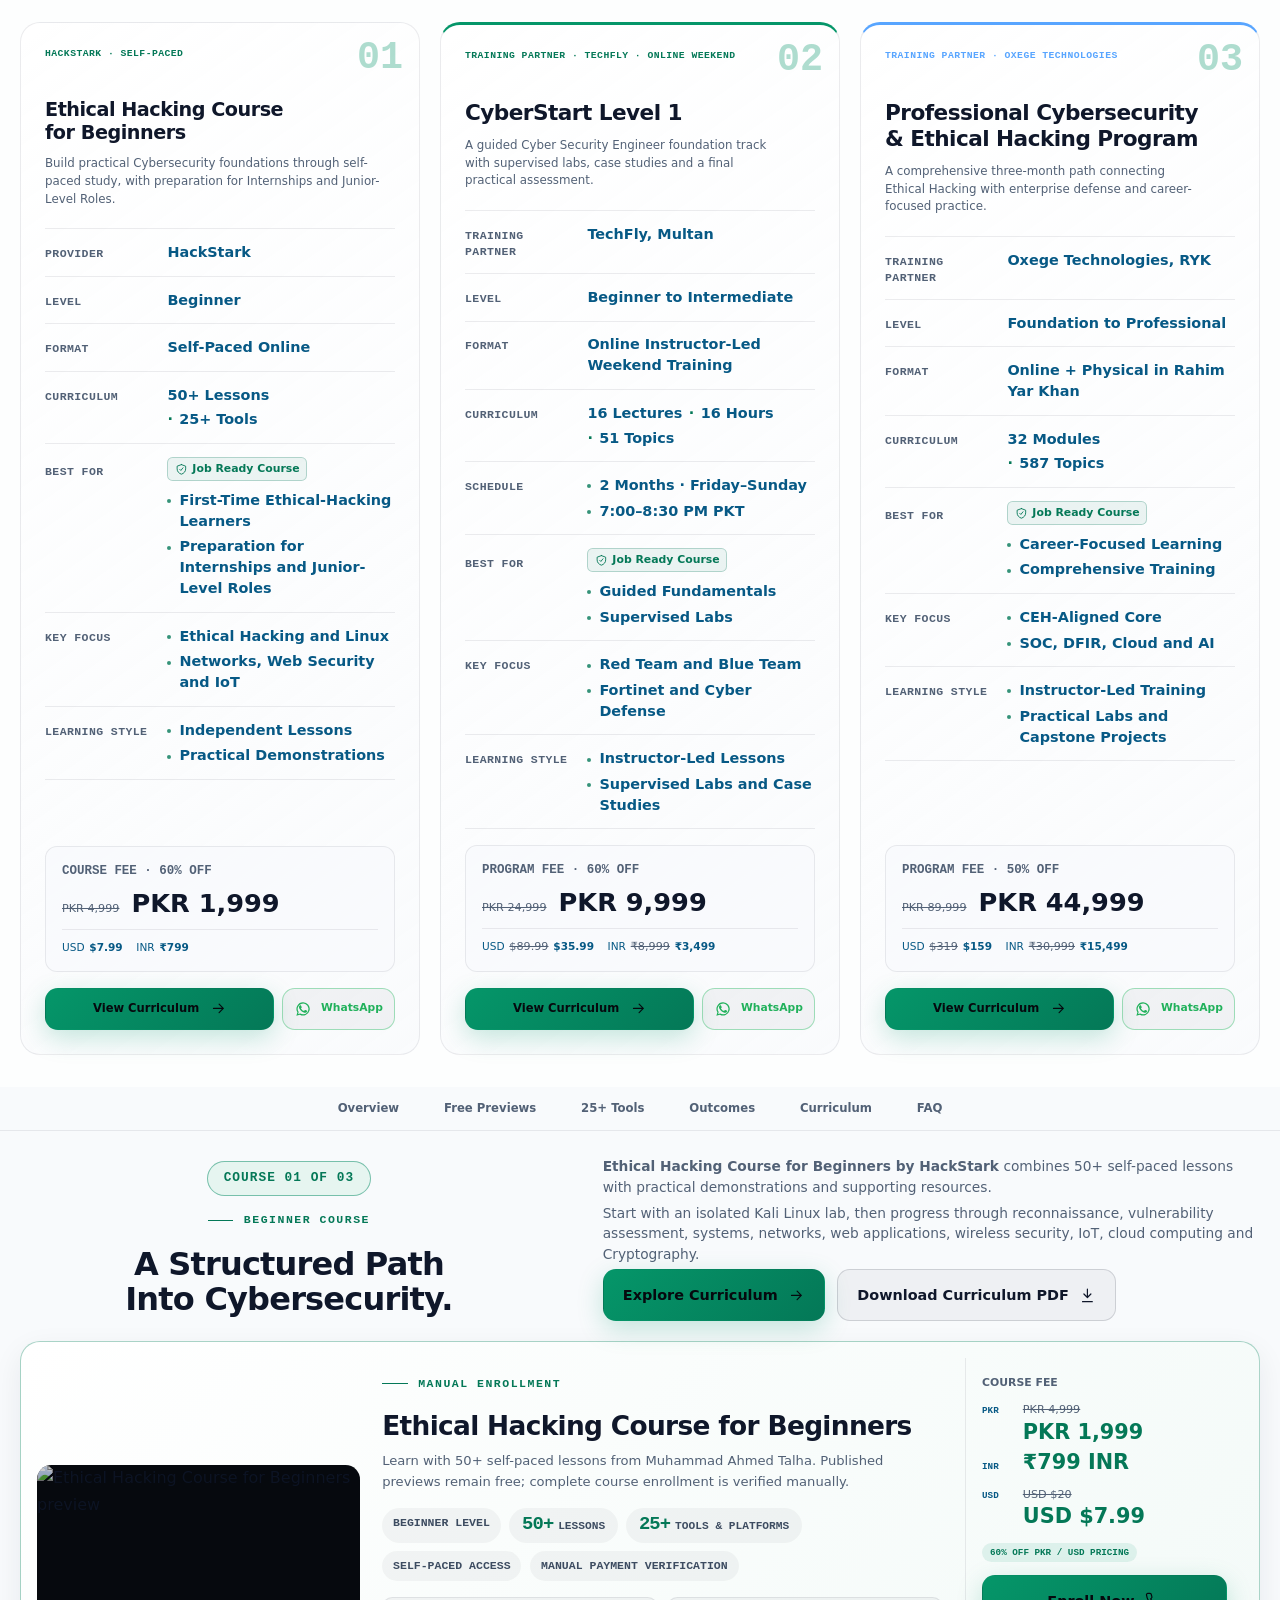
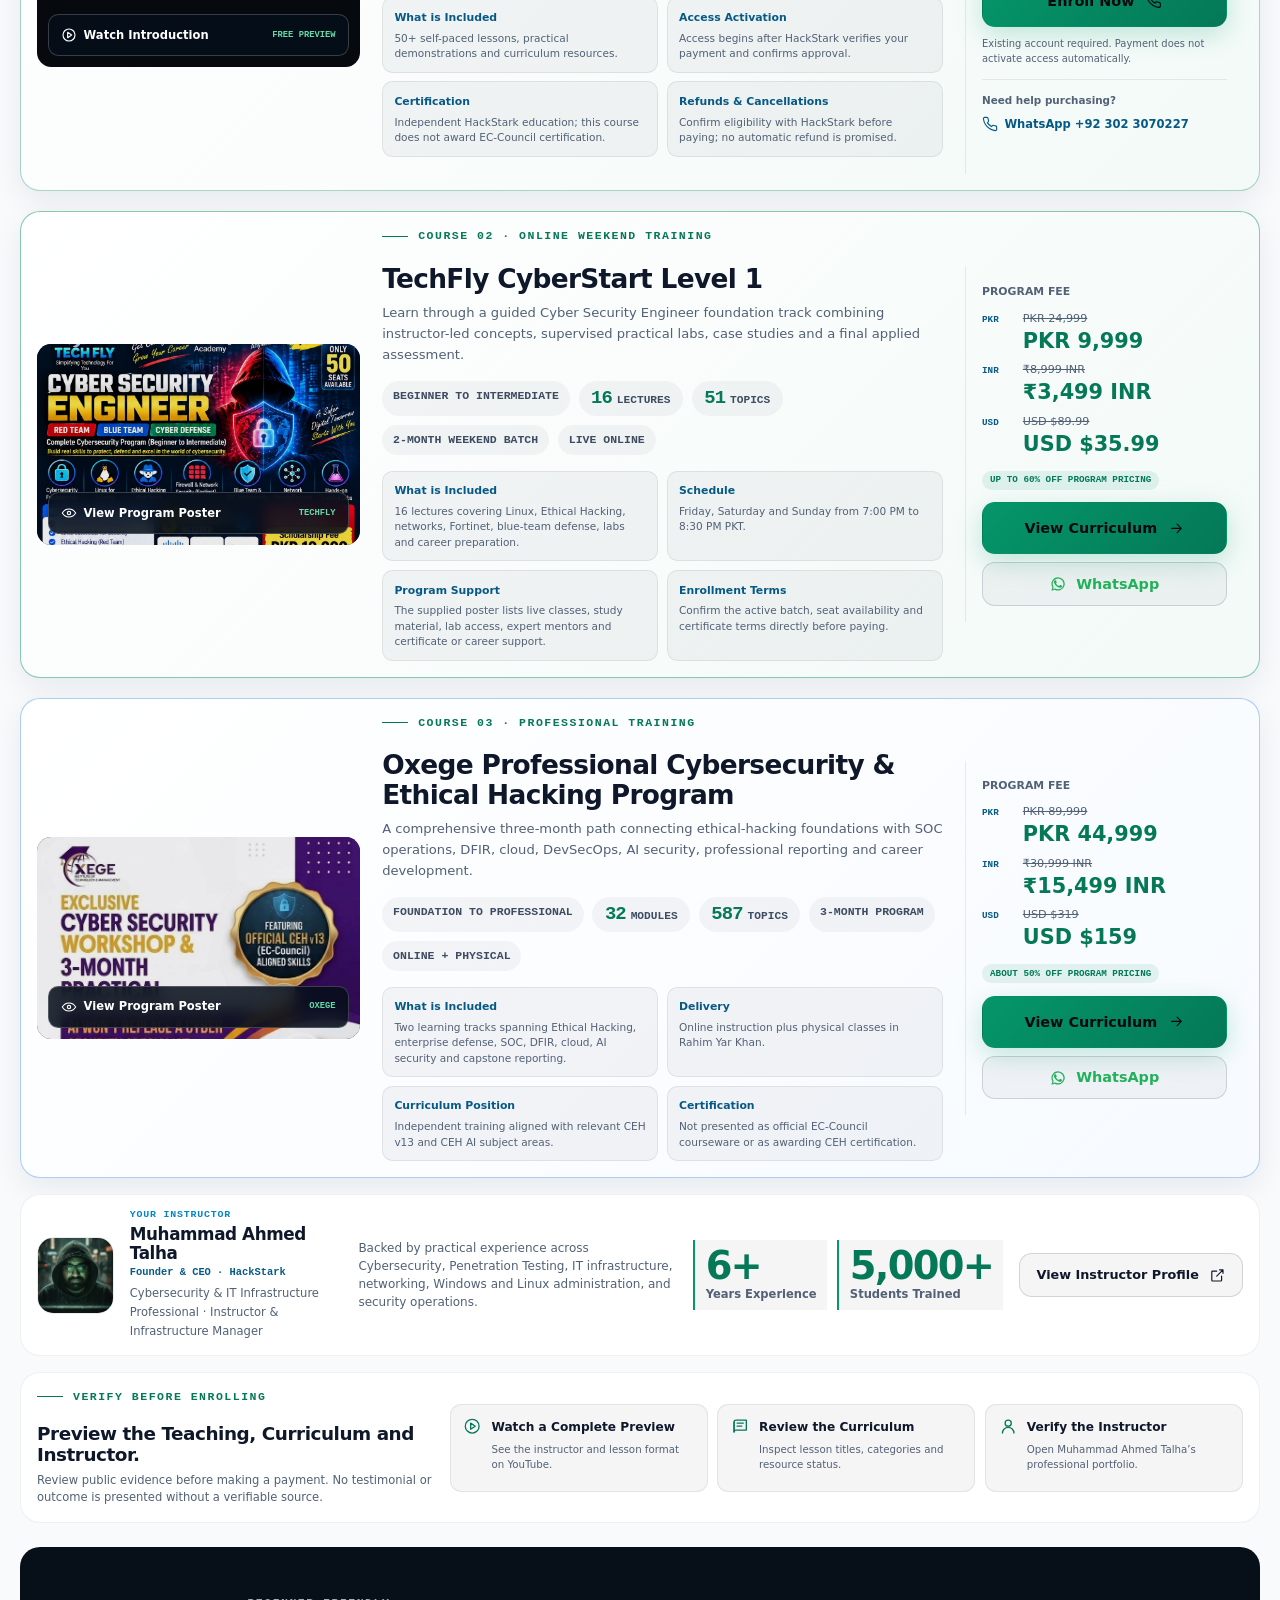
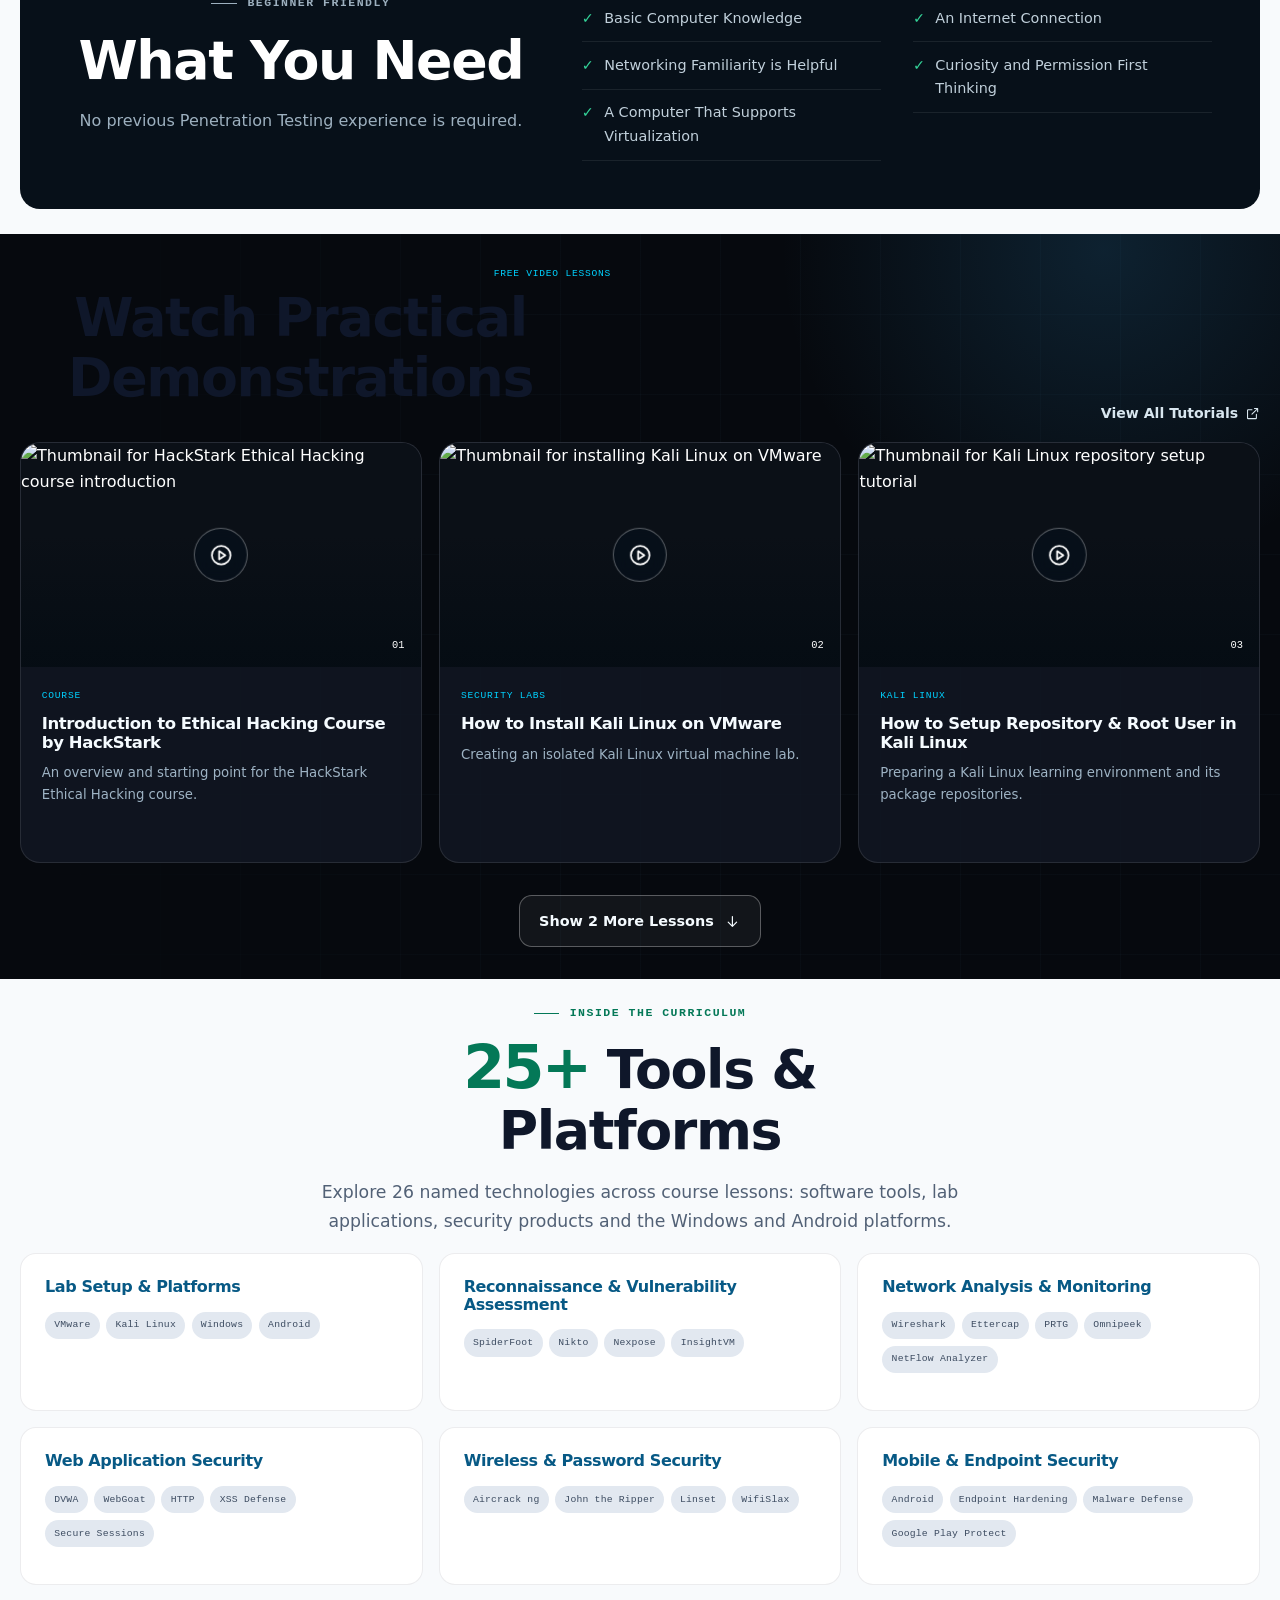
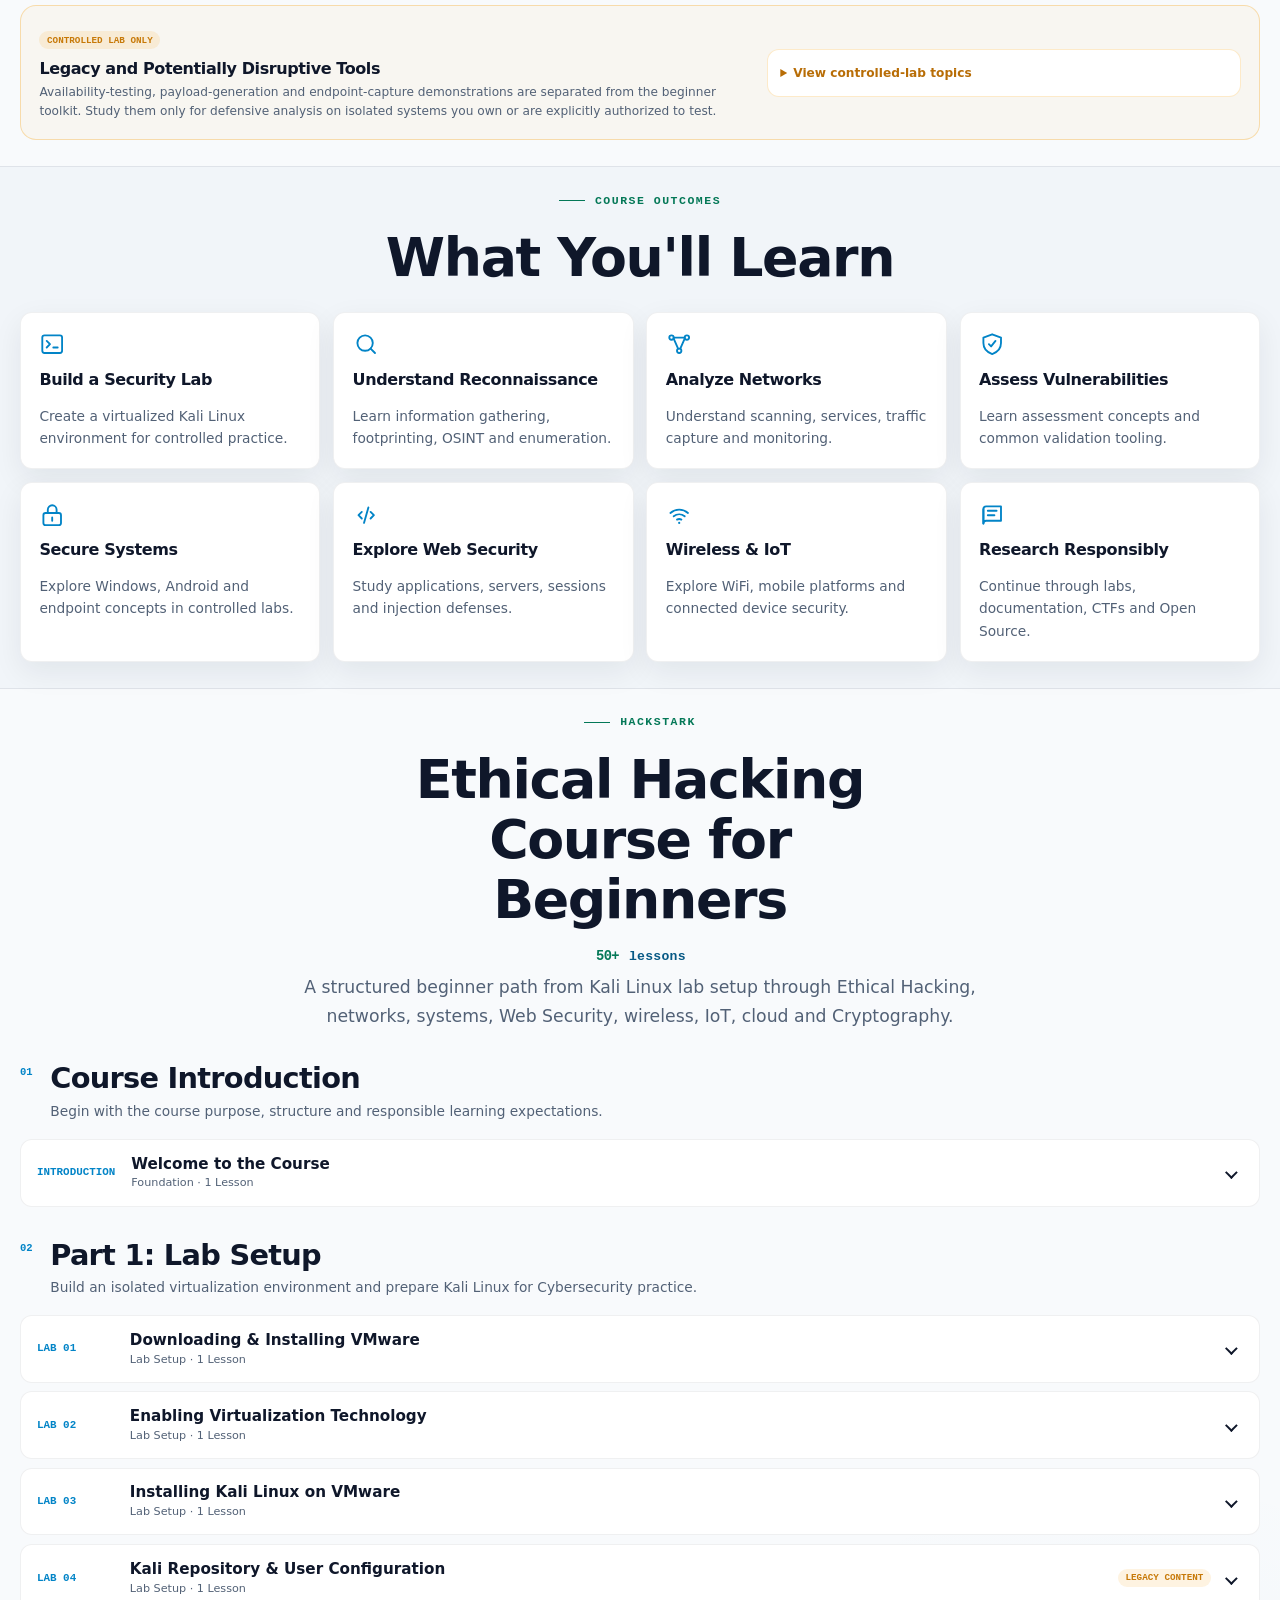
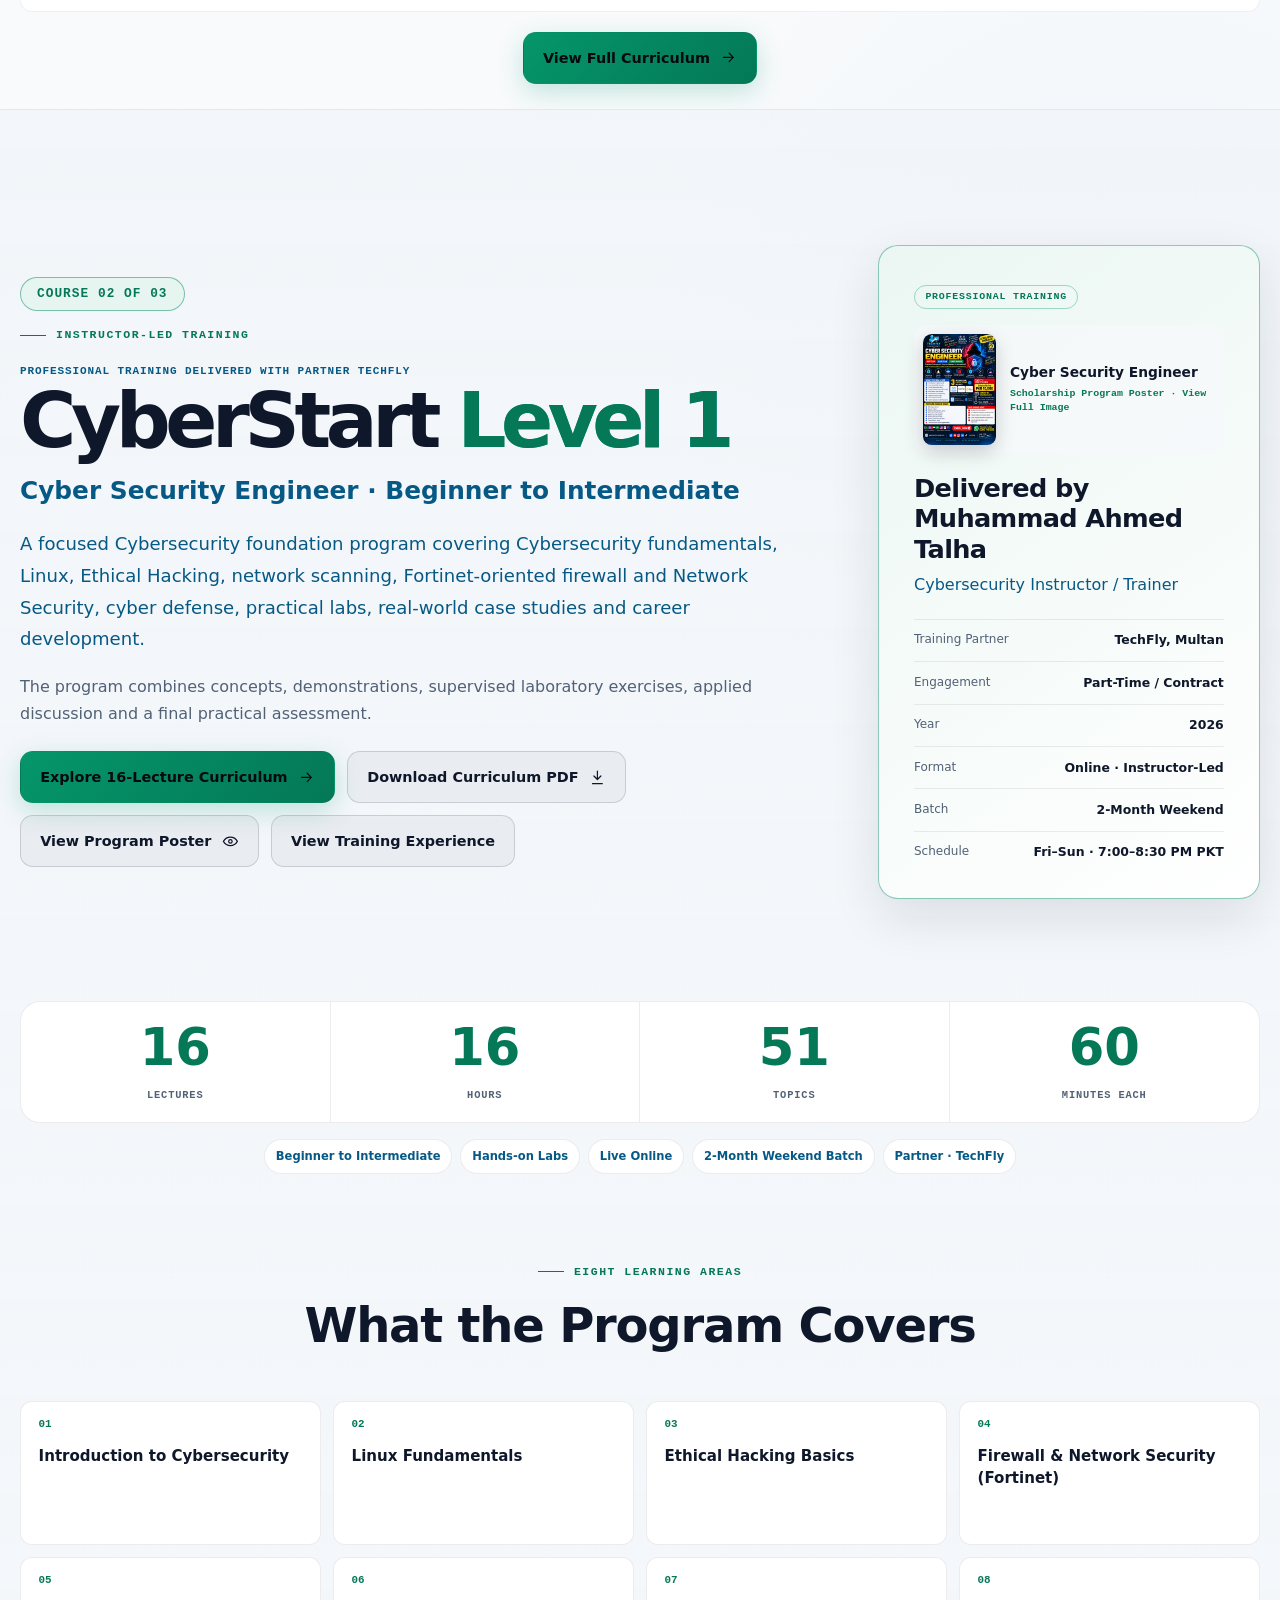
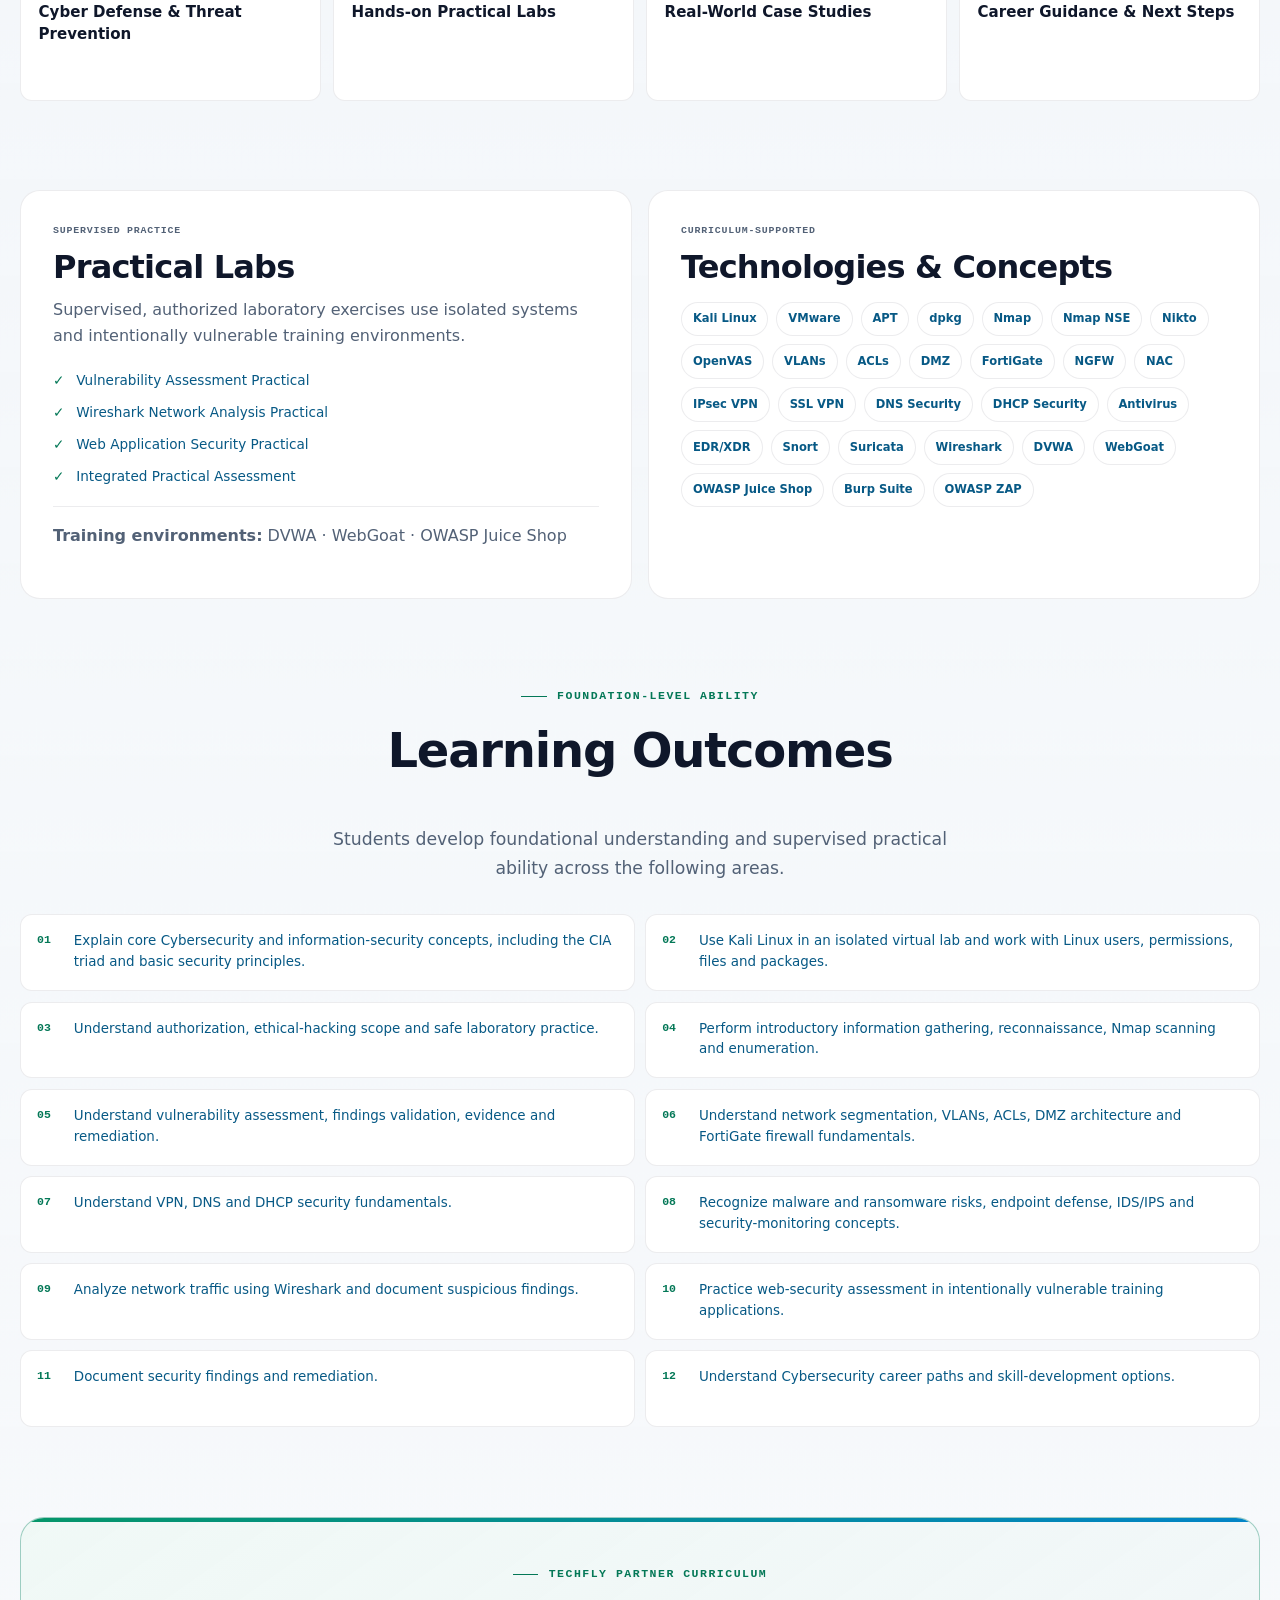
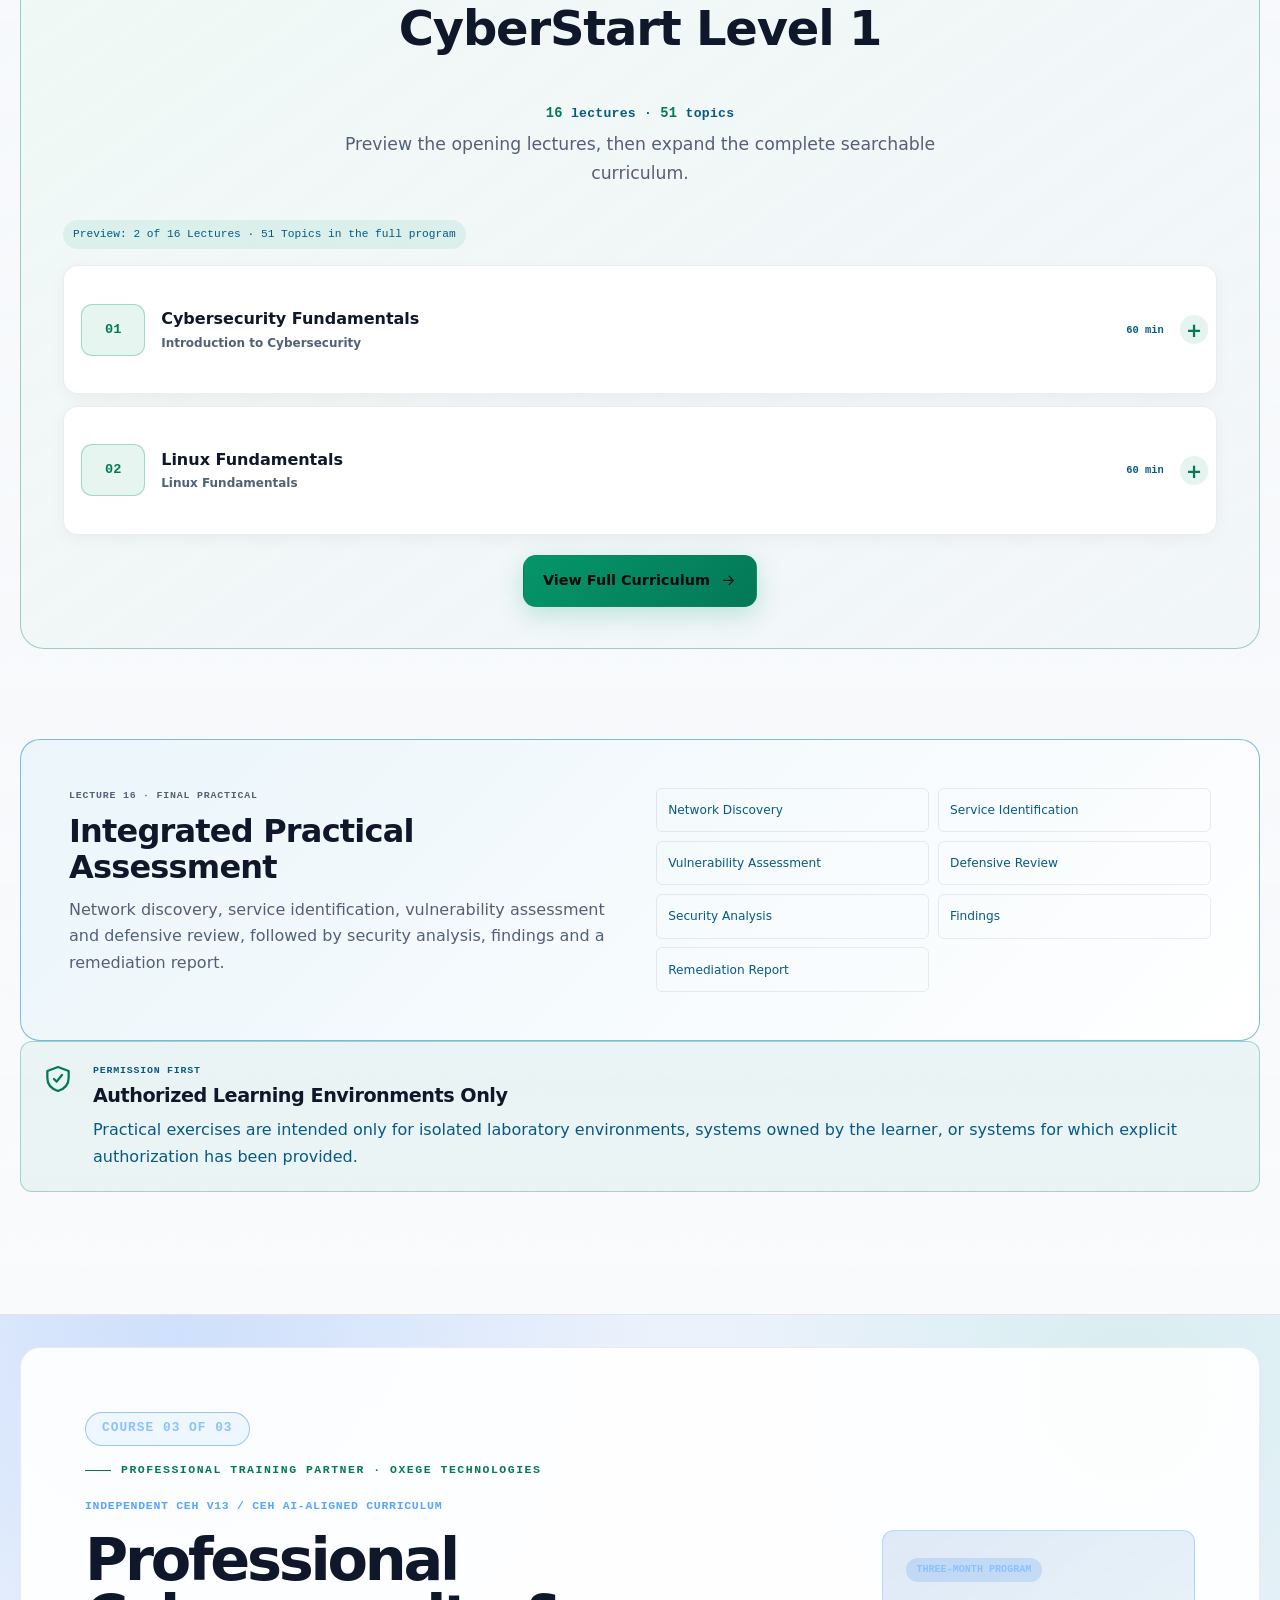
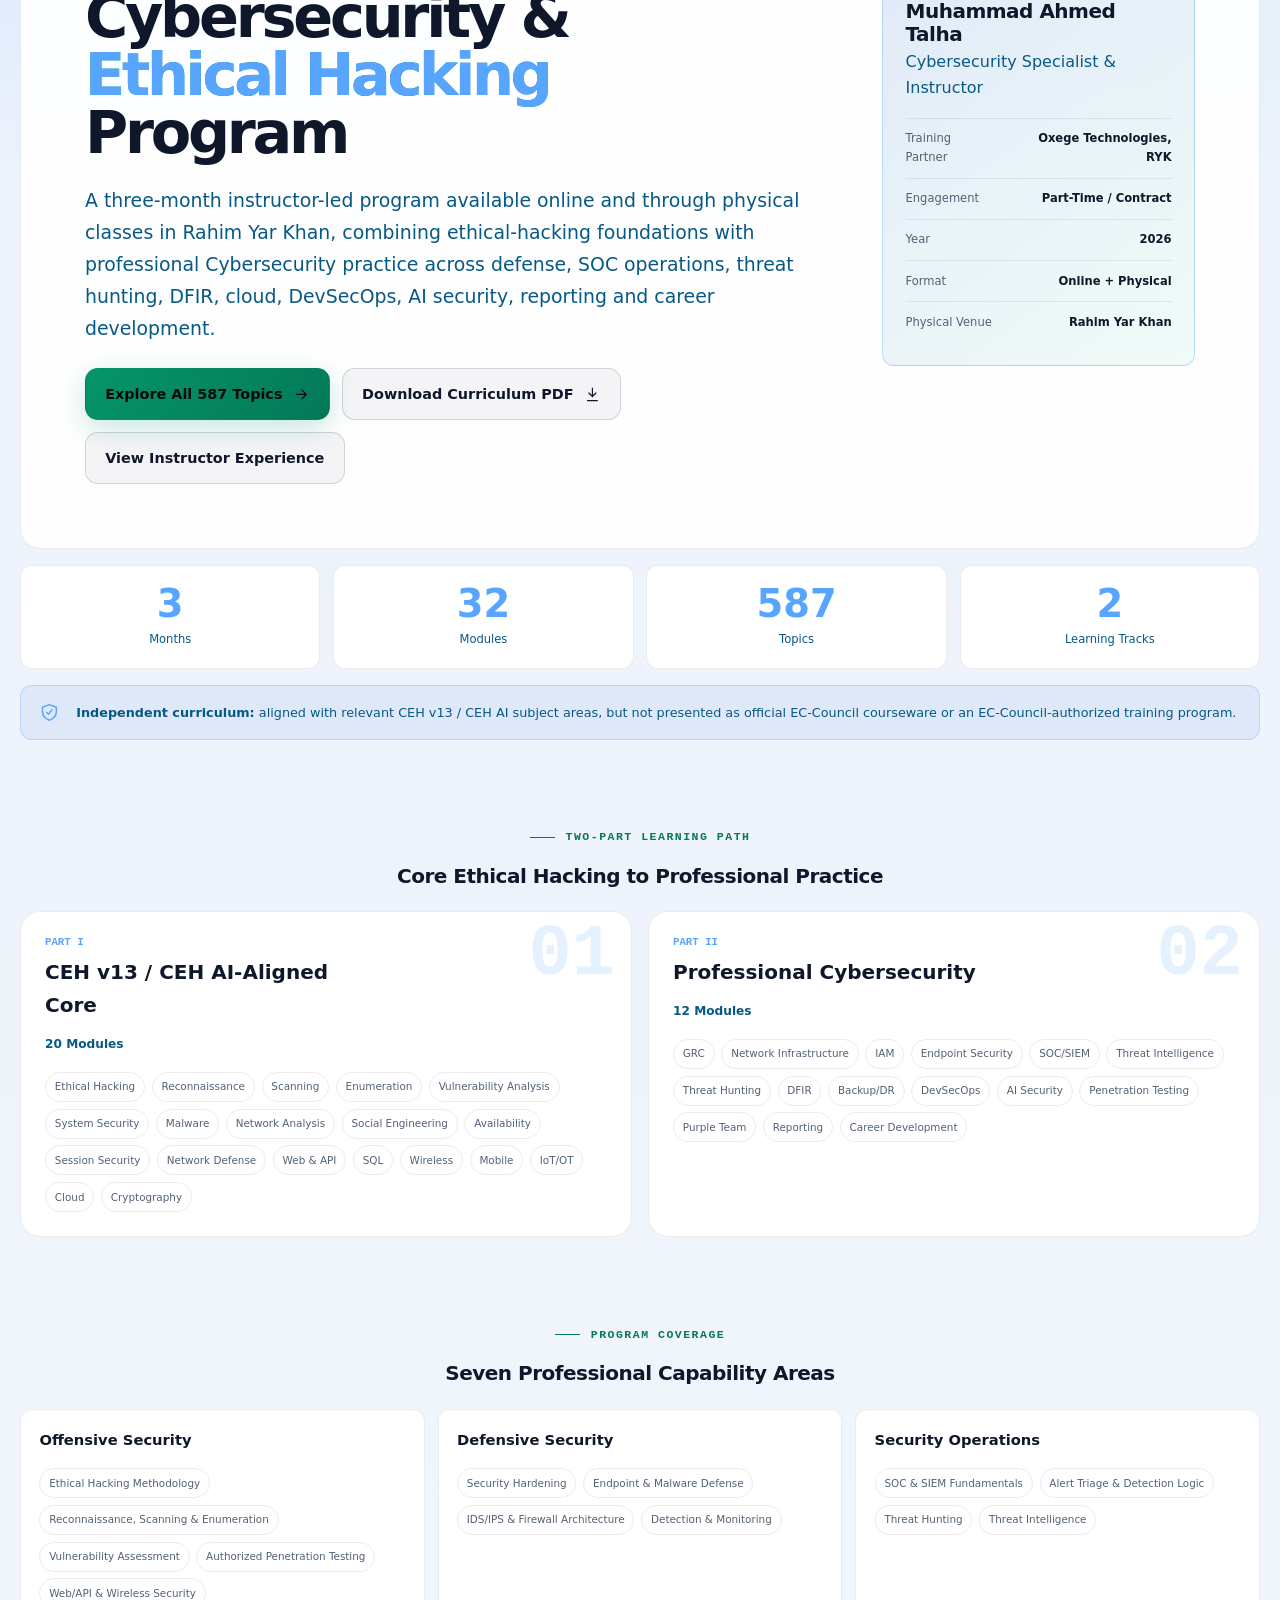
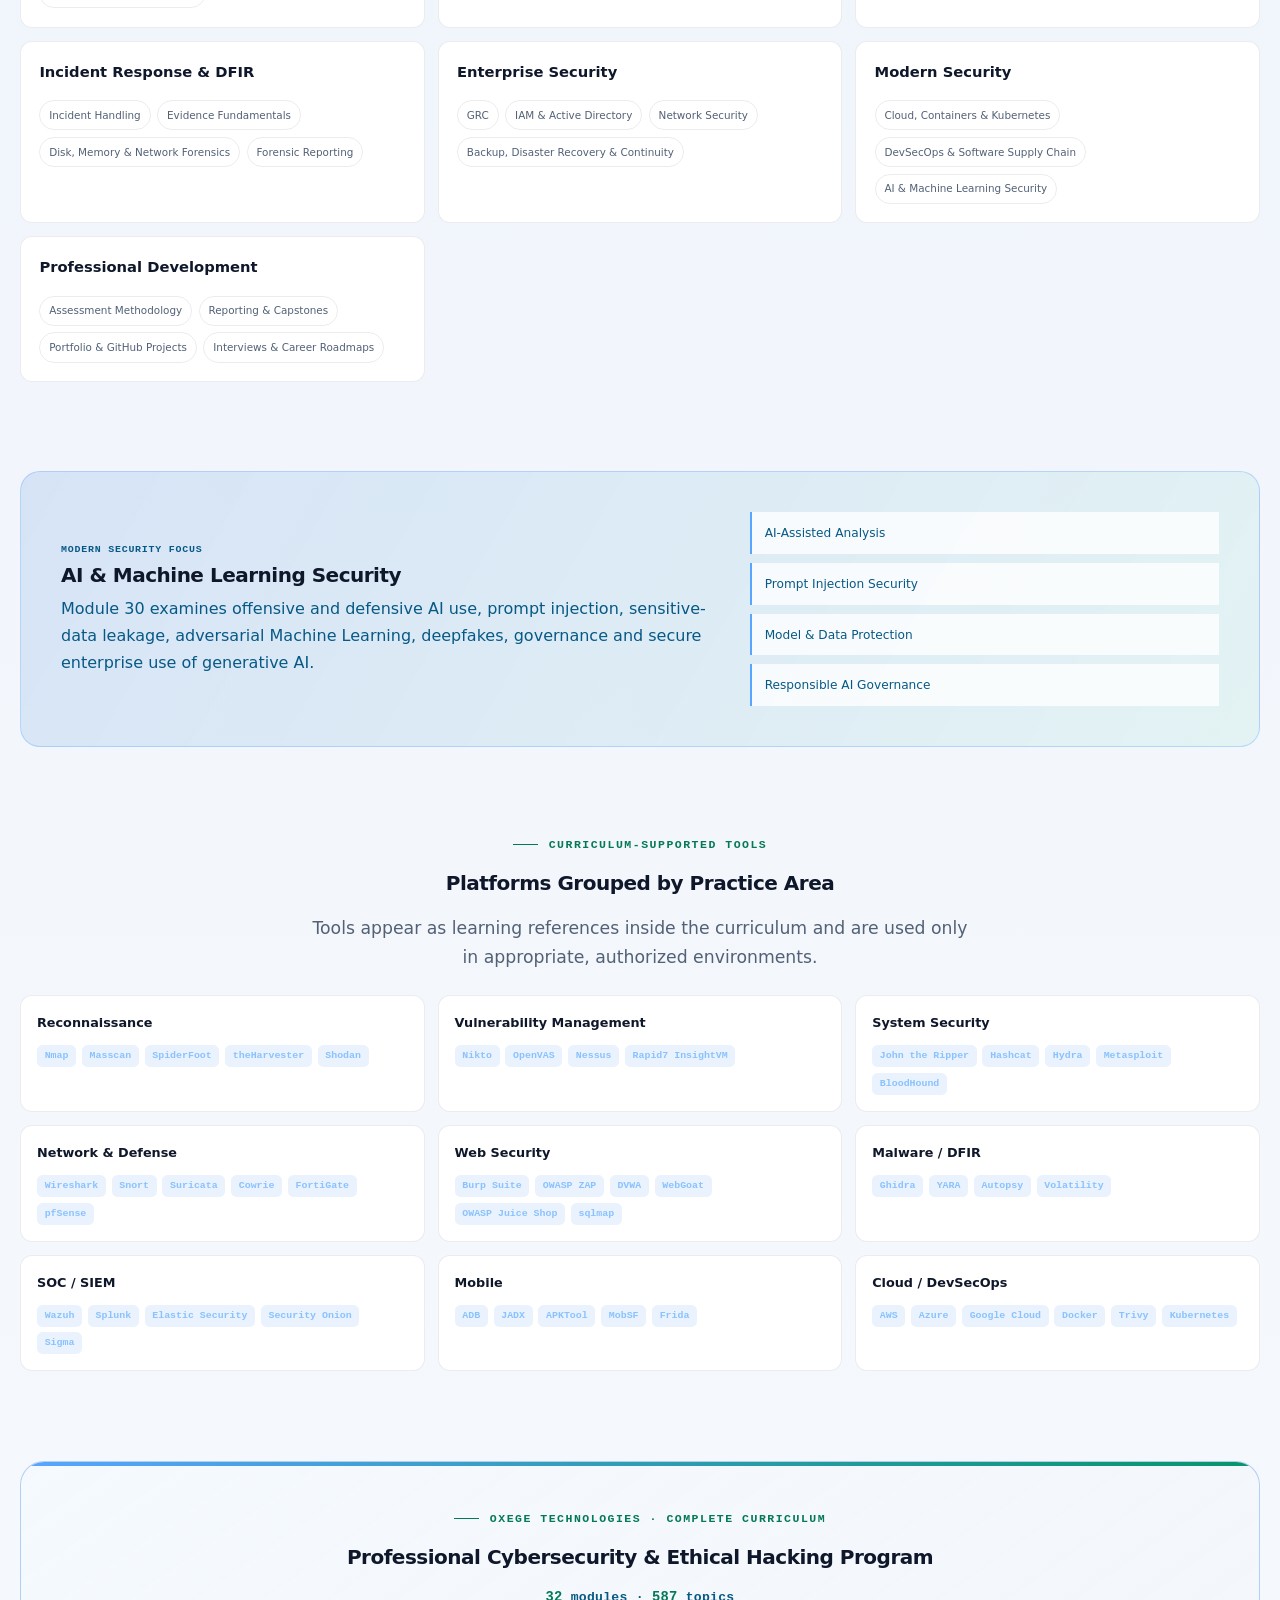
==== commit 14b3c9d6: "Add files via upload" ====
--- a/index.html
+++ b/index.html
@@ -164,7 +164,7 @@
   </script>
 </head>
 <body>
-  <a class="skip-link" href="#main-content">Skip to main content</a>
+  <a class="skip-link" href="#main-content">Skip to Main Content</a>
   <div class="scroll-progress" aria-hidden="true"><span id="scroll-progress-bar"></span></div>
 
   <!-- Reusable icon symbols -->
@@ -215,40 +215,40 @@
         <div class="courses-dropdown">
           <button class="courses-toggle" id="courses-toggle-desktop" type="button" aria-expanded="false" aria-haspopup="menu" aria-controls="courses-menu-desktop">Courses <svg aria-hidden="true" viewBox="0 0 24 24"><path d="m6 9 6 6 6-6"/></svg></button>
           <div class="courses-menu" id="courses-menu-desktop" role="menu" aria-labelledby="courses-toggle-desktop" hidden>
-            <div class="courses-menu__intro" role="presentation"><div><span class="courses-menu__eyebrow">HackStark learning paths</span><p>Build your next skill.</p></div><span class="courses-menu__count">03 programs</span></div>
-            <div class="courses-tile courses-tile--01" role="group" aria-labelledby="course-label-desktop-01">
-              <span class="courses-tile__icon" aria-hidden="true"><svg><use href="#icon-shield"></use></svg></span>
+            <div class="courses-menu__intro" role="presentation"><div><span class="courses-menu__eyebrow">HackStark Learning Paths</span></div><span class="courses-menu__count">3 Courses</span></div>
+            <a class="courses-tile courses-tile--01" role="menuitem" href="#about-course" aria-labelledby="course-label-desktop-01">
+              <span class="courses-tile__icon courses-tile__icon--art" aria-hidden="true"><img src="course-security-art.svg" width="80" height="80" alt=""></span>
               <div class="courses-tile__body">
-                <p class="courses-tile__provider">Provider <b>HackStark</b><span class="courses-tile__number">01</span></p>
+                <p class="courses-tile__provider"><span class="courses-tile__label">By</span> <b>HackStark</b></p>
                 <h3 id="course-label-desktop-01">Ethical Hacking Course for Beginners</h3>
-                <div class="courses-tile__tags"><span>Beginner</span><span>Self-paced</span></div>
+                <div class="courses-tile__tags"><span>Beginner</span><span>Self-Paced</span></div>
               </div>
               <div class="courses-tile__actions">
-                <a class="courses-tile__view" role="menuitem" href="#course-top" aria-label="View Ethical Hacking Course for Beginners">View course <svg aria-hidden="true"><use href="#icon-arrow"></use></svg></a>
+                <span class="courses-tile__view" aria-hidden="true"><span>View Course</span> <svg aria-hidden="true"><use href="#icon-arrow"></use></svg></span>
               </div>
-            </div>
-            <div class="courses-tile courses-tile--02" role="group" aria-labelledby="course-label-desktop-02">
+            </a>
+            <a class="courses-tile courses-tile--02" role="menuitem" href="#cyberstart" aria-labelledby="course-label-desktop-02">
               <span class="courses-tile__icon" aria-hidden="true"><svg><use href="#icon-terminal"></use></svg></span>
               <div class="courses-tile__body">
-                <p class="courses-tile__provider">Training partner <b>TechFly</b><span class="courses-tile__number">02</span></p>
+                <p class="courses-tile__provider"><span class="courses-tile__label">Partner</span> <b>TechFly</b></p>
                 <h3 id="course-label-desktop-02">CyberStart Level 1</h3>
-                <div class="courses-tile__tags"><span>16 lectures</span><span>Beginner to intermediate</span></div>
+                <div class="courses-tile__tags"><span>16 Lectures</span><span>Beginner to Intermediate</span></div>
               </div>
               <div class="courses-tile__actions">
-                <a class="courses-tile__view" role="menuitem" href="#cyberstart" aria-label="View CyberStart Level 1">View course <svg aria-hidden="true"><use href="#icon-arrow"></use></svg></a>
+                <span class="courses-tile__view" aria-hidden="true"><span>View Course</span> <svg aria-hidden="true"><use href="#icon-arrow"></use></svg></span>
               </div>
-            </div>
-            <div class="courses-tile courses-tile--03" role="group" aria-labelledby="course-label-desktop-03">
+            </a>
+            <a class="courses-tile courses-tile--03" role="menuitem" href="#oxege-training" aria-labelledby="course-label-desktop-03">
               <span class="courses-tile__icon" aria-hidden="true"><svg><use href="#icon-layers"></use></svg></span>
               <div class="courses-tile__body">
-                <p class="courses-tile__provider">Training partner <b>Oxege Technologies</b><span class="courses-tile__number">03</span></p>
+                <p class="courses-tile__provider"><span class="courses-tile__label">Partner</span> <b>Oxege Technologies</b></p>
                 <h3 id="course-label-desktop-03">Professional Cybersecurity &amp; Ethical Hacking Program</h3>
-                <div class="courses-tile__tags"><span>32 modules · 587 topics</span><span>CEH v13 / CEH AI aligned</span></div>
+                <div class="courses-tile__tags"><span>32 Modules · 587 Topics</span><span>CEH v13 / CEH AI Aligned</span></div>
               </div>
               <div class="courses-tile__actions">
-                <a class="courses-tile__view" role="menuitem" href="#oxege-training" aria-label="View Professional Cybersecurity &amp; Ethical Hacking Program">View course <svg aria-hidden="true"><use href="#icon-arrow"></use></svg></a>
+                <span class="courses-tile__view" aria-hidden="true"><span>View Course</span> <svg aria-hidden="true"><use href="#icon-arrow"></use></svg></span>
               </div>
-            </div>
+            </a>
           </div>
         </div>
         <a href="#projects">Projects</a>
@@ -266,7 +266,7 @@
             <svg aria-hidden="true"><use href="#icon-user"></use></svg>
           </button>
           <div class="auth-signed-in" data-clerk-signed-in hidden>
-            <span class="sr-only">Signed in account menu</span>
+            <span class="sr-only">Signed in Account Menu</span>
             <div id="clerk-user-button"></div>
           </div>
           <span class="auth-status" data-clerk-status hidden></span>
@@ -288,40 +288,40 @@
         <div class="courses-dropdown">
           <button class="courses-toggle" id="courses-toggle-mobile" type="button" aria-expanded="false" aria-haspopup="menu" aria-controls="courses-menu-mobile">Courses <svg aria-hidden="true" viewBox="0 0 24 24"><path d="m6 9 6 6 6-6"/></svg></button>
           <div class="courses-menu" id="courses-menu-mobile" role="menu" aria-labelledby="courses-toggle-mobile" hidden>
-            <div class="courses-menu__intro" role="presentation"><div><span class="courses-menu__eyebrow">HackStark learning paths</span><p>Build your next skill.</p></div><span class="courses-menu__count">03 programs</span></div>
-            <div class="courses-tile courses-tile--01" role="group" aria-labelledby="course-label-mobile-01">
-              <span class="courses-tile__icon" aria-hidden="true"><svg><use href="#icon-shield"></use></svg></span>
+            <div class="courses-menu__intro" role="presentation"><div><span class="courses-menu__eyebrow">HackStark Learning Paths</span></div><span class="courses-menu__count">3 Courses</span></div>
+            <a class="courses-tile courses-tile--01" role="menuitem" href="#about-course" aria-labelledby="course-label-mobile-01">
+              <span class="courses-tile__icon courses-tile__icon--art" aria-hidden="true"><img src="course-security-art.svg" width="80" height="80" alt=""></span>
               <div class="courses-tile__body">
-                <p class="courses-tile__provider">Provider <b>HackStark</b><span class="courses-tile__number">01</span></p>
+                <p class="courses-tile__provider"><span class="courses-tile__label">By</span> <b>HackStark</b></p>
                 <h3 id="course-label-mobile-01">Ethical Hacking Course for Beginners</h3>
-                <div class="courses-tile__tags"><span>Beginner</span><span>Self-paced</span></div>
+                <div class="courses-tile__tags"><span>Beginner</span><span>Self-Paced</span></div>
               </div>
               <div class="courses-tile__actions">
-                <a class="courses-tile__view" role="menuitem" href="#course-top" aria-label="View Ethical Hacking Course for Beginners">View course <svg aria-hidden="true"><use href="#icon-arrow"></use></svg></a>
+                <span class="courses-tile__view" aria-hidden="true"><span>View Course</span> <svg aria-hidden="true"><use href="#icon-arrow"></use></svg></span>
               </div>
-            </div>
-            <div class="courses-tile courses-tile--02" role="group" aria-labelledby="course-label-mobile-02">
+            </a>
+            <a class="courses-tile courses-tile--02" role="menuitem" href="#cyberstart" aria-labelledby="course-label-mobile-02">
               <span class="courses-tile__icon" aria-hidden="true"><svg><use href="#icon-terminal"></use></svg></span>
               <div class="courses-tile__body">
-                <p class="courses-tile__provider">Training partner <b>TechFly</b><span class="courses-tile__number">02</span></p>
+                <p class="courses-tile__provider"><span class="courses-tile__label">Partner</span> <b>TechFly</b></p>
                 <h3 id="course-label-mobile-02">CyberStart Level 1</h3>
-                <div class="courses-tile__tags"><span>16 lectures</span><span>Beginner to intermediate</span></div>
+                <div class="courses-tile__tags"><span>16 Lectures</span><span>Beginner to Intermediate</span></div>
               </div>
               <div class="courses-tile__actions">
-                <a class="courses-tile__view" role="menuitem" href="#cyberstart" aria-label="View CyberStart Level 1">View course <svg aria-hidden="true"><use href="#icon-arrow"></use></svg></a>
+                <span class="courses-tile__view" aria-hidden="true"><span>View Course</span> <svg aria-hidden="true"><use href="#icon-arrow"></use></svg></span>
               </div>
-            </div>
-            <div class="courses-tile courses-tile--03" role="group" aria-labelledby="course-label-mobile-03">
+            </a>
+            <a class="courses-tile courses-tile--03" role="menuitem" href="#oxege-training" aria-labelledby="course-label-mobile-03">
               <span class="courses-tile__icon" aria-hidden="true"><svg><use href="#icon-layers"></use></svg></span>
               <div class="courses-tile__body">
-                <p class="courses-tile__provider">Training partner <b>Oxege Technologies</b><span class="courses-tile__number">03</span></p>
+                <p class="courses-tile__provider"><span class="courses-tile__label">Partner</span> <b>Oxege Technologies</b></p>
                 <h3 id="course-label-mobile-03">Professional Cybersecurity &amp; Ethical Hacking Program</h3>
-                <div class="courses-tile__tags"><span>32 modules · 587 topics</span><span>CEH v13 / CEH AI aligned</span></div>
+                <div class="courses-tile__tags"><span>32 Modules · 587 Topics</span><span>CEH v13 / CEH AI Aligned</span></div>
               </div>
               <div class="courses-tile__actions">
-                <a class="courses-tile__view" role="menuitem" href="#oxege-training" aria-label="View Professional Cybersecurity &amp; Ethical Hacking Program">View course <svg aria-hidden="true"><use href="#icon-arrow"></use></svg></a>
+                <span class="courses-tile__view" aria-hidden="true"><span>View Course</span> <svg aria-hidden="true"><use href="#icon-arrow"></use></svg></span>
               </div>
-            </div>
+            </a>
           </div>
         </div>
         <a href="#projects">Projects</a>
@@ -353,8 +353,8 @@
             </div>
             <div class="featured-course__brand-body">
               <div>
-                <h1 id="hero-heading">Learn cybersecurity. Build skills. <em>Defend better.</em></h1>
-                <a class="hero-founder-link" href="https://mahmedtalha.github.io/portfolio/" target="_blank" rel="noopener noreferrer"><span>Founded and led by</span> Muhammad Ahmed Talha <svg aria-hidden="true"><use href="#icon-external"></use></svg></a>
+                <h1 id="hero-heading">Learn Cybersecurity. Build Skills. <em>Defend Better.</em></h1>
+                <a class="hero-founder-link" href="https://mahmedtalha.github.io/portfolio/" target="_blank" rel="noopener noreferrer"><span>Founded and Led by</span> Muhammad Ahmed Talha <svg aria-hidden="true"><use href="#icon-external"></use></svg></a>
               </div>
               <div class="hero-actions">
                 <button class="button button--primary" type="button" data-featured-course-cta>Enroll Now <svg aria-hidden="true"><use href="#icon-arrow"></use></svg></button>
@@ -365,7 +365,7 @@
 
           <div class="featured-course__overview">
             <div class="featured-course__kicker">
-              <span><i aria-hidden="true"></i> Featured course</span>
+              <span><i aria-hidden="true"></i> Featured Course</span>
               <span>Beginner</span>
             </div>
             <h2 id="featured-course-title">Ethical Hacking Course for Beginners</h2>
@@ -377,7 +377,7 @@
             </div>
 
             <div class="featured-course__purchase">
-              <div class="featured-course__price"><span><b>Start today</b>Course access</span><strong>PKR 1,999</strong><strong>₹799 INR</strong><small>USD $7.99</small></div>
+              <div class="featured-course__price"><span><b>Start Today</b>Course Access</span><strong>PKR 1,999</strong><strong>₹799 INR</strong><small>USD $7.99</small></div>
               <div class="featured-course__actions">
                 <button class="button button--primary" type="button" data-featured-course-cta>Enroll Now <svg aria-hidden="true"><use href="#icon-arrow"></use></svg></button>
                 <a class="button button--ghost" href="#about-course">Go to Course <svg aria-hidden="true"><use href="#icon-book"></use></svg></a>
@@ -387,13 +387,13 @@
           </div>
 
           <div class="featured-course__method">
-            <span class="mono-label">Course methodology</span>
+            <span class="mono-label">Course Methodology</span>
             <h3 class="featured-course__method-title">Learn → Practice → Defend</h3>
-            <p class="featured-course__method-intro">Start building practical cybersecurity skills by mastering core concepts &amp; gaining hands-on experience in lab setup, reconnaissance, network analysis, web security &amp; defensive controls through guided, authorized practice.</p>
+            <p class="featured-course__method-intro">Start building practical Cybersecurity skills by mastering core concepts &amp; gaining hands-on experience in lab setup, reconnaissance, network analysis, Web Security &amp; defensive controls through guided, authorized practice.</p>
             <ol class="featured-course__steps">
-              <li><a href="#about-course" aria-label="Step 1: Understand the fundamentals"><span class="featured-course__step-number">01</span><strong>Understand the fundamentals</strong><span>Explore each concept, its purpose, and ethical scope.</span></a></li>
-              <li><a href="#curriculum" data-course-filter-link="foundation" aria-label="Step 2: Practice in guided labs"><span class="featured-course__step-number">02</span><strong>Practice in guided labs</strong><span>Validate techniques in a controlled, authorized environment.</span></a></li>
-              <li><a href="#outcomes" aria-label="Step 3: Apply defensive skills"><span class="featured-course__step-number">03</span><strong>Apply defensive skills</strong><span>Identify weaknesses and learn how to secure systems.</span></a></li>
+              <li><a href="#about-course" aria-label="Step 1: Understand the fundamentals"><span class="featured-course__step-number">01</span><strong>Understand the Fundamentals</strong><span>Explore each concept, its purpose, and ethical scope.</span></a></li>
+              <li><a href="#curriculum" data-course-filter-link="foundation" aria-label="Step 2: Practice in guided labs"><span class="featured-course__step-number">02</span><strong>Practice in Guided Labs</strong><span>Validate techniques in a controlled, authorized environment.</span></a></li>
+              <li><a href="#outcomes" aria-label="Step 3: Apply defensive skills"><span class="featured-course__step-number">03</span><strong>Apply Defensive Skills</strong><span>Identify weaknesses and learn how to secure systems.</span></a></li>
             </ol>
           </div>
         </section>
@@ -405,23 +405,23 @@
       <div class="container">
         <div class="section-intro about-intro reveal">
           <div>
-            <h2 id="about-heading">Cybersecurity knowledge through <em>practice.</em></h2>
+            <h2 id="about-heading">Cybersecurity Knowledge Through <em>Practice.</em></h2>
           </div>
           <figure class="about-heritage">
             <img src="HackStark.JPG" width="489" height="715" loading="lazy" decoding="async" alt="Two early HackStark community members wearing masks beside the HackStark logo">
-            <figcaption><span>Archive / 2018</span> Community roots</figcaption>
+            <figcaption><span>Archive / 2018</span> Community Roots</figcaption>
           </figure>
           <div class="section-copy">
-            <p>HackStark is an independent CyberSecurity education and open-source organization founded and led by <a href="#founder">Muhammad Ahmed Talha</a>. Its 50+ lesson beginner course covers ethical hacking, Linux, networks, IoT, OSINT and defensive automation through authorized practice. <strong>Mission 2026+:</strong> put practical skills to work for safer digital environments.</p>
+            <p>HackStark is an independent Cybersecurity education and open-source organization founded and led by <a href="#founder">Muhammad Ahmed Talha</a>. Its 50+ lesson beginner course covers Ethical Hacking, Linux, networks, IoT, OSINT and defensive automation through authorized practice. <strong>Mission 2026+:</strong> put practical skills to work for safer digital environments.</p>
           </div>
         </div>
 
         <div class="facts-grid reveal" aria-label="HackStark at a glance">
-          <a class="fact-card linked-card" href="#community"><strong>2018</strong><span>Community roots</span><p>Active in practical security learning since the community’s early profile.</p></a>
-          <a class="fact-card linked-card" href="#about-course"><strong>Beginner</strong><span>Friendly entry point</span><p>No previous programming experience is required to begin the learning path.</p></a>
-          <a class="fact-card linked-card" href="#responsible-security"><strong>Defensive</strong><span>Practice with purpose</span><p>Learn systems, test with permission, document findings and strengthen defenses.</p></a>
-          <a class="fact-card fact-card--key linked-card" href="#projects"><strong class="stat-number" data-count-up data-total-projects>15+</strong><span>Projects</span><p>Security tools and open source projects.</p></a>
-          <a class="fact-card fact-card--key linked-card" href="#curriculum"><strong class="stat-number" data-count-up>50+</strong><span>Course lessons</span><p>A structured beginner curriculum spanning 25+ tools and platforms.</p></a>
+          <a class="fact-card linked-card" href="#community"><strong>2018</strong><span>Community Roots</span><p>Active in practical security learning since the community’s early profile.</p></a>
+          <a class="fact-card linked-card" href="#about-course"><strong>Beginner</strong><span>Friendly Entry Point</span><p>No previous programming experience is required to begin the learning path.</p></a>
+          <a class="fact-card linked-card" href="#responsible-security"><strong>Defensive</strong><span>Practice with Purpose</span><p>Learn systems, test with permission, document findings and strengthen defenses.</p></a>
+          <a class="fact-card fact-card--key linked-card" href="#projects"><strong class="stat-number" data-count-up data-total-projects>15+</strong><span>Projects</span><p>Security tools and Open Source projects.</p></a>
+          <a class="fact-card fact-card--key linked-card" href="#curriculum"><strong class="stat-number" data-count-up>50+</strong><span>Course Lessons</span><p>A structured beginner curriculum spanning 25+ tools and platforms.</p></a>
         </div>
 
         <p class="about-practice-summary reveal"><svg aria-hidden="true"><use href="#icon-lock"></use></svg><span><strong>Controlled practice:</strong> isolated labs · authorized assessment · defensive outcomes.</span><a href="#responsible-security">Permission-first principles <svg aria-hidden="true"><use href="#icon-arrow"></use></svg></a></p>
@@ -431,63 +431,64 @@
     <!-- Learning Programs -->
     <section class="section programs-showcase" id="courses" aria-labelledby="courses-heading">
       <div class="container">
-        <div class="section-intro section-intro--center reveal"><p class="eyebrow"><span></span> Learning Programs</p><h2 id="courses-heading">Three cybersecurity paths</h2><p>Choose HackStark’s self-paced beginner course or instructor-led partner training with TechFly or Oxege Technologies.</p></div>
-        <p class="programs-partner-note reveal"><svg aria-hidden="true"><use href="#icon-network"></use></svg><span><strong>Training partnerships:</strong> TechFly and Oxege Technologies are independent partner organizations.</span></p>
+        <div class="section-intro section-intro--center reveal"><p class="eyebrow"><span></span> Learning Programs</p><h2 id="courses-heading">Three Cybersecurity Paths</h2><p>Choose HackStark’s self-paced beginner course or instructor-led partner training with TechFly or Oxege Technologies.</p></div>
         <div class="program-banner-list">
           <article class="program-banner reveal">
             <div class="program-banner__index" aria-hidden="true">01</div>
             <div class="program-banner__content">
               <span class="program-banner__type">HackStark · Self-Paced</span>
-              <h3>Ethical Hacking Course<br>for Beginners</h3>
-              <p>A flexible entry point covering practical cybersecurity foundations through independent online study.</p>
+              <h3 class="program-banner__title--beginner"><a class="program-banner__course-link" href="#about-course"><span>Ethical Hacking Course</span><span>for Beginners</span></a></h3>
+              <p>Build practical Cybersecurity foundations through self-paced study, with preparation for Internships and Junior-Level Roles.</p>
               <dl class="program-banner__details">
                 <div><dt>Provider</dt><dd>HackStark</dd></div>
                 <div><dt>Level</dt><dd>Beginner</dd></div>
-                <div><dt>Format</dt><dd>Self-paced online</dd></div>
-                <div><dt>Curriculum</dt><dd>50+ lessons · 25+ tools</dd></div>
-                <div><dt>Best for</dt><dd>First-time ethical-hacking learners</dd></div>
-                <div><dt>Key focus</dt><dd>Ethical hacking, Linux, networks, web security and IoT</dd></div>
-                <div><dt>Learning style</dt><dd>Independent lessons and demonstrations</dd></div>
+                <div><dt>Format</dt><dd>Self-Paced Online</dd></div>
+                <div><dt>Curriculum</dt><dd class="curriculum-metrics curriculum-metrics--two-lines"><span>50+ Lessons</span> <span><span class="curriculum-metrics__separator" aria-hidden="true">·</span>25+ Tools</span></dd></div>
+                <div><dt>Best For</dt><dd><span class="program-banner__career-label"><svg aria-hidden="true"><use href="#icon-shield"></use></svg>Job Ready Course</span><ul class="program-banner__bullets"><li>First-Time Ethical-Hacking Learners</li><li>Preparation for Internships and Junior-Level Roles</li></ul></dd></div>
+                <div><dt>Key Focus</dt><dd><ul class="program-banner__bullets"><li>Ethical Hacking and Linux</li><li>Networks, Web Security and IoT</li></ul></dd></div>
+                <div><dt>Learning Style</dt><dd><ul class="program-banner__bullets"><li>Independent Lessons</li><li>Practical Demonstrations</li></ul></dd></div>
               </dl>
             </div>
-            <div class="program-banner__price" aria-label="Ethical Hacking Course pricing"><small>Course fee · 60% off</small><span><del>PKR 4,999</del><strong>PKR 1,999</strong></span><em>Approx. USD $7.99 · ₹799 INR</em></div>
+            <div class="program-banner__price" aria-label="Ethical Hacking Course pricing"><small>Course Fee · 60% Off</small><span><del>PKR 4,999</del><strong>PKR 1,999</strong></span><em aria-label="Approximate international prices"><span>USD <b>$7.99</b></span><span>INR <b>₹799</b></span></em></div>
             <div class="program-banner__actions"><a class="button button--primary" href="#curriculum" data-course-filter-link="all">View Curriculum <svg aria-hidden="true"><use href="#icon-arrow"></use></svg></a><a class="button button--ghost program-contact" href="https://wa.me/923023070227?text=Hello%2C%20I%20would%20like%20more%20information%20about%20the%20HackStark%20Ethical%20Hacking%20Course.%20Please%20share%20the%20curriculum%2C%20fees%2C%20schedule%2C%20and%20enrollment%20details." target="_blank" rel="noopener noreferrer" aria-label="Ask on WhatsApp about the HackStark Ethical Hacking Course"><svg class="whatsapp-icon" aria-hidden="true"><use href="#icon-whatsapp"></use></svg><span>WhatsApp</span></a></div>
           </article>
           <article class="program-banner program-banner--training reveal">
             <div class="program-banner__index" aria-hidden="true">02</div>
             <div class="program-banner__content">
               <span class="program-banner__type">Training Partner · TechFly · Online Weekend</span>
-              <h3>CyberStart Level 1</h3>
+              <h3><a class="program-banner__course-link" href="#cyberstart">CyberStart Level 1</a></h3>
               <p>A guided Cyber Security Engineer foundation track with supervised labs, case studies and a final practical assessment.</p>
               <dl class="program-banner__details">
-                <div><dt>Training partner</dt><dd>TechFly, Multan</dd></div>
-                <div><dt>Level</dt><dd>Beginner to intermediate</dd></div>
-                <div><dt>Format</dt><dd>Online instructor-led weekend training</dd></div>
-                <div><dt>Curriculum</dt><dd>16 lectures · 16 hours · 51 topics</dd></div>
-                <div><dt>Schedule</dt><dd>2 months · Friday–Sunday · 7:00–8:30 PM PKT</dd></div>
-                <div><dt>Best for</dt><dd>Guided fundamentals and supervised labs</dd></div>
-                <div><dt>Key focus</dt><dd>Red team, blue team, Fortinet and cyber defense</dd></div>
+                <div><dt>Training Partner</dt><dd>TechFly, Multan</dd></div>
+                <div><dt>Level</dt><dd>Beginner to Intermediate</dd></div>
+                <div><dt>Format</dt><dd>Online Instructor-Led Weekend Training</dd></div>
+                <div><dt>Curriculum</dt><dd class="curriculum-metrics"><span>16 Lectures</span> <span><span class="curriculum-metrics__separator" aria-hidden="true">·</span>16 Hours</span> <span><span class="curriculum-metrics__separator" aria-hidden="true">·</span>51 Topics</span></dd></div>
+                <div><dt>Schedule</dt><dd><ul class="program-banner__bullets"><li>2 Months · Friday–Sunday</li><li>7:00–8:30 PM PKT</li></ul></dd></div>
+                <div><dt>Best For</dt><dd><span class="program-banner__career-label"><svg aria-hidden="true"><use href="#icon-shield"></use></svg>Job Ready Course</span><ul class="program-banner__bullets"><li>Guided Fundamentals</li><li>Supervised Labs</li></ul></dd></div>
+                <div><dt>Key Focus</dt><dd><ul class="program-banner__bullets"><li>Red Team and Blue Team</li><li>Fortinet and Cyber Defense</li></ul></dd></div>
+                <div><dt>Learning Style</dt><dd><ul class="program-banner__bullets"><li>Instructor-Led Lessons</li><li>Supervised Labs and Case Studies</li></ul></dd></div>
               </dl>
             </div>
-            <div class="program-banner__price" aria-label="CyberStart Level 1 pricing"><small>Program fee · 60% off</small><span><del>PKR 24,999</del><strong>PKR 9,999</strong></span><em>Approx. <del>USD $89.99</del> USD $35.99 · <del>₹8,999 INR</del> ₹3,499 INR</em></div>
+            <div class="program-banner__price" aria-label="CyberStart Level 1 pricing"><small>Program Fee · 60% Off</small><span><del>PKR 24,999</del><strong>PKR 9,999</strong></span><em aria-label="Approximate international prices"><span>USD <del>$89.99</del> <b>$35.99</b></span><span>INR <del>₹8,999</del> <b>₹3,499</b></span></em></div>
             <div class="program-banner__actions"><a class="button button--primary" href="#cyberstart-curriculum">View Curriculum <svg aria-hidden="true"><use href="#icon-arrow"></use></svg></a><a class="button button--ghost program-contact" href="https://wa.me/923023070227?text=Hello%2C%20I%20would%20like%20more%20information%20about%20the%20TechFly%20CyberStart%20Level%201%20course.%20Please%20share%20the%20curriculum%2C%20fees%2C%20weekend%20schedule%2C%20and%20enrollment%20details." target="_blank" rel="noopener noreferrer" aria-label="Ask on WhatsApp about TechFly CyberStart Level 1"><svg class="whatsapp-icon" aria-hidden="true"><use href="#icon-whatsapp"></use></svg><span>WhatsApp</span></a></div>
           </article>
           <article class="program-banner program-banner--professional reveal">
             <div class="program-banner__index" aria-hidden="true">03</div>
             <div class="program-banner__content">
               <span class="program-banner__type">Training Partner · Oxege Technologies</span>
-              <h3>Professional Cybersecurity &amp; Ethical Hacking Program</h3>
-              <p>A comprehensive three-month path connecting ethical hacking with enterprise defense and career-focused practice.</p>
+              <h3><a class="program-banner__course-link" href="#oxege-training">Professional Cybersecurity &amp; Ethical Hacking Program</a></h3>
+              <p>A comprehensive three-month path connecting Ethical Hacking with enterprise defense and career-focused practice.</p>
               <dl class="program-banner__details">
-                <div><dt>Training partner</dt><dd>Oxege Technologies</dd></div>
-                <div><dt>Level</dt><dd>Foundation to professional</dd></div>
-                <div><dt>Format</dt><dd>Online + physical in Rahim Yar Khan</dd></div>
-                <div><dt>Curriculum</dt><dd>32 modules · 587 topics</dd></div>
-                <div><dt>Best for</dt><dd>Career-focused, comprehensive training</dd></div>
-                <div><dt>Key focus</dt><dd>CEH-aligned core + SOC, DFIR, cloud and AI</dd></div>
+                <div><dt>Training Partner</dt><dd>Oxege Technologies, RYK</dd></div>
+                <div><dt>Level</dt><dd>Foundation to Professional</dd></div>
+                <div><dt>Format</dt><dd>Online + Physical in Rahim Yar Khan</dd></div>
+                <div><dt>Curriculum</dt><dd class="curriculum-metrics curriculum-metrics--two-lines"><span>32 Modules</span> <span><span class="curriculum-metrics__separator" aria-hidden="true">·</span>587 Topics</span></dd></div>
+                <div><dt>Best For</dt><dd><span class="program-banner__career-label"><svg aria-hidden="true"><use href="#icon-shield"></use></svg>Job Ready Course</span><ul class="program-banner__bullets"><li>Career-Focused Learning</li><li>Comprehensive Training</li></ul></dd></div>
+                <div><dt>Key Focus</dt><dd><ul class="program-banner__bullets"><li>CEH-Aligned Core</li><li>SOC, DFIR, Cloud and AI</li></ul></dd></div>
+                <div><dt>Learning Style</dt><dd><ul class="program-banner__bullets"><li>Instructor-Led Training</li><li>Practical Labs and Capstone Projects</li></ul></dd></div>
               </dl>
             </div>
-            <div class="program-banner__price" aria-label="Oxege professional program pricing"><small>Program fee · 50% off</small><span><del>PKR 89,999</del><strong>PKR 44,999</strong></span><em>Approx. <del>USD $319</del> USD $159 · <del>₹30,999 INR</del> ₹15,499 INR</em></div>
+            <div class="program-banner__price" aria-label="Oxege professional program pricing"><small>Program Fee · 50% Off</small><span><del>PKR 89,999</del><strong>PKR 44,999</strong></span><em aria-label="Approximate international prices"><span>USD <del>$319</del> <b>$159</b></span><span>INR <del>₹30,999</del> <b>₹15,499</b></span></em></div>
             <div class="program-banner__actions"><a class="button button--primary" href="#oxege-curriculum">View Curriculum <svg aria-hidden="true"><use href="#icon-arrow"></use></svg></a><a class="button button--ghost program-contact" href="https://wa.me/923023070227?text=Hello%2C%20I%20would%20like%20more%20information%20about%20the%20Oxege%20Professional%20Cybersecurity%20and%20Ethical%20Hacking%20Program.%20Please%20share%20the%20curriculum%2C%20fees%2C%20class%20schedule%2C%20and%20enrollment%20details." target="_blank" rel="noopener noreferrer" aria-label="Ask on WhatsApp about the Oxege Professional Cybersecurity Program"><svg class="whatsapp-icon" aria-hidden="true"><use href="#icon-whatsapp"></use></svg><span>WhatsApp</span></a></div>
           </article>
         </div>
@@ -496,16 +497,16 @@
 
     <!-- Course Section -->
     <div class="course-academy" id="course-top">
-      <nav class="course-subnav" aria-label="Ethical hacking course navigation">
-        <div class="container"><a href="#about-course">Overview</a><a href="#learn">Free previews</a><a href="#course-tools">25+ Tools</a><a href="#outcomes">Outcomes</a><a href="#curriculum">Curriculum</a><a href="#faq">FAQ</a></div>
+      <nav class="course-subnav" aria-label="Ethical Hacking course navigation">
+        <div class="container"><a href="#about-course">Overview</a><a href="#learn">Free Previews</a><a href="#course-tools">25+ Tools</a><a href="#outcomes">Outcomes</a><a href="#curriculum">Curriculum</a><a href="#faq">FAQ</a></div>
       </nav>
 
       <section class="section course-home-section course-overview" id="about-course" aria-labelledby="about-course-heading">
         <div class="container course-overview__grid">
-          <div><span class="curriculum-sequence">Course 01 of 03</span><p class="eyebrow"><span></span> Beginner Course</p><h2 id="about-course-heading">A structured path into cybersecurity.</h2></div>
+          <div><span class="curriculum-sequence">Course 01 of 03</span><p class="eyebrow"><span></span> Beginner Course</p><h2 id="about-course-heading">A Structured Path Into Cybersecurity.</h2></div>
           <div class="course-overview__copy">
             <p><strong>Ethical Hacking Course for Beginners by HackStark</strong> combines 50+ self-paced lessons with practical demonstrations and supporting resources.</p>
-            <p>Start with an isolated Kali Linux lab, then progress through reconnaissance, vulnerability assessment, systems, networks, web applications, wireless security, IoT, cloud computing and cryptography.</p>
+            <p>Start with an isolated Kali Linux lab, then progress through reconnaissance, vulnerability assessment, systems, networks, web applications, wireless security, IoT, cloud computing and Cryptography.</p>
             <div class="hero-actions">
               <a class="button button--primary" href="#curriculum">Explore Curriculum <svg aria-hidden="true"><use href="#icon-arrow"></use></svg></a>
               <a class="button button--ghost" href="Ethical%20Hacking%20Course%20Outline%20by%20HackStark.pdf" download="Ethical Hacking Course Outline by HackStark.pdf" aria-label="Download HackStark Ethical Hacking Course for Beginners curriculum PDF">Download Curriculum PDF <svg aria-hidden="true"><use href="#icon-download"></use></svg></a>
@@ -515,28 +516,28 @@
         <div class="container course-enrollment" id="enroll" data-nav-section>
           <div class="course-enrollment__media">
             <img src="https://i.ytimg.com/vi/YnGy6A-ZPtE/hqdefault.jpg" width="480" height="360" loading="lazy" decoding="async" alt="Ethical Hacking Course for Beginners preview">
-            <a href="https://www.youtube.com/watch?v=YnGy6A-ZPtE" target="_blank" rel="noopener noreferrer"><svg aria-hidden="true"><use href="#icon-play"></use></svg> Watch introduction <span>Free Preview</span></a>
+            <a href="https://www.youtube.com/watch?v=YnGy6A-ZPtE" target="_blank" rel="noopener noreferrer"><svg aria-hidden="true"><use href="#icon-play"></use></svg> Watch Introduction <span>Free Preview</span></a>
           </div>
           <div class="course-enrollment__content">
             <p class="eyebrow"><span></span> Manual enrollment</p>
-            <h3>Ethical Hacking Course for Beginners</h3>
+            <h3><a class="course-enrollment__title-link" href="#about-course">Ethical Hacking Course for Beginners</a></h3>
             <p>Learn with 50+ self-paced lessons from Muhammad Ahmed Talha. Published previews remain free; complete course enrollment is verified manually.</p>
             <ul class="course-enrollment__highlights"><li>Beginner Level</li><li><strong class="stat-number stat-number--compact" data-count-up>50+</strong><span>Lessons</span></li><li><strong class="stat-number stat-number--compact" data-count-up>25+</strong><span>Tools &amp; Platforms</span></li><li>Self-Paced Access</li><li>Manual Payment Verification</li></ul>
             <dl class="course-purchase-details" aria-label="Course purchase details">
-              <div><dt>What is included</dt><dd>50+ self-paced lessons, practical demonstrations and curriculum resources.</dd></div>
-              <div><dt>Access activation</dt><dd>Access begins after HackStark verifies your payment and confirms approval.</dd></div>
+              <div><dt>What is Included</dt><dd>50+ self-paced lessons, practical demonstrations and curriculum resources.</dd></div>
+              <div><dt>Access Activation</dt><dd>Access begins after HackStark verifies your payment and confirms approval.</dd></div>
               <div><dt>Certification</dt><dd>Independent HackStark education; this course does not award EC-Council certification.</dd></div>
-              <div><dt>Refunds &amp; cancellations</dt><dd>Confirm eligibility with HackStark before paying; no automatic refund is promised.</dd></div>
+              <div><dt>Refunds &amp; Cancellations</dt><dd>Confirm eligibility with HackStark before paying; no automatic refund is promised.</dd></div>
             </dl>
           </div>
           <div class="course-enrollment__purchase">
-            <span>Course fee</span>
+            <span>Course Fee</span>
             <div class="course-price-pairs" aria-label="Course pricing in Pakistani rupees, Indian rupees and US dollars">
               <div><small>PKR</small><del>PKR 4,999</del><strong>PKR 1,999</strong></div>
               <div class="course-price-inr"><small>INR</small><strong>₹799 INR</strong></div>
               <div><small>USD</small><del>USD $20</del><strong>USD $7.99</strong></div>
             </div>
-            <span class="course-discount">60% off PKR / USD pricing</span>
+            <span class="course-discount">60% Off PKR / USD Pricing</span>
             <button class="button button--primary" type="button" data-course-enroll><svg aria-hidden="true"><use href="#icon-phone"></use></svg> Enroll Now</button>
             <small>Existing account required. Payment does not activate access automatically.</small>
             <div class="course-account-help">
@@ -549,28 +550,28 @@
         <div class="container course-enrollment course-enrollment--techfly" id="enroll-techfly">
           <div class="course-enrollment__media course-enrollment__media--poster">
             <img src="techfly-cyber-security-engineer-poster.jpg" width="1024" height="1536" loading="lazy" decoding="async" alt="TechFly Cyber Security Engineer online weekend scholarship program poster">
-            <a href="techfly-cyber-security-engineer-poster.jpg" target="_blank" rel="noopener noreferrer"><svg aria-hidden="true"><use href="#icon-eye"></use></svg> View program poster <span>TechFly</span></a>
+            <a href="techfly-cyber-security-engineer-poster.jpg" target="_blank" rel="noopener noreferrer"><svg aria-hidden="true"><use href="#icon-eye"></use></svg> View Program Poster <span>TechFly</span></a>
           </div>
           <div class="course-enrollment__content">
             <p class="eyebrow"><span></span> Course 02 · Online weekend training</p>
-            <h3>TechFly CyberStart Level 1</h3>
+            <h3><a class="course-enrollment__title-link" href="#cyberstart">TechFly CyberStart Level 1</a></h3>
             <p>Learn through a guided Cyber Security Engineer foundation track combining instructor-led concepts, supervised practical labs, case studies and a final applied assessment.</p>
             <ul class="course-enrollment__highlights"><li>Beginner to Intermediate</li><li><strong class="stat-number stat-number--compact" data-count-up>16</strong><span>Lectures</span></li><li><strong class="stat-number stat-number--compact" data-count-up>51</strong><span>Topics</span></li><li>2-Month Weekend Batch</li><li>Live Online</li></ul>
             <dl class="course-purchase-details" aria-label="TechFly course purchase details">
-              <div><dt>What is included</dt><dd>16 lectures covering Linux, ethical hacking, networks, Fortinet, blue-team defense, labs and career preparation.</dd></div>
+              <div><dt>What is Included</dt><dd>16 lectures covering Linux, Ethical Hacking, networks, Fortinet, blue-team defense, labs and career preparation.</dd></div>
               <div><dt>Schedule</dt><dd>Friday, Saturday and Sunday from 7:00 PM to 8:30 PM PKT.</dd></div>
-              <div><dt>Program support</dt><dd>The supplied poster lists live classes, study material, lab access, expert mentors and certificate or career support.</dd></div>
-              <div><dt>Enrollment terms</dt><dd>Confirm the active batch, seat availability and certificate terms directly before paying.</dd></div>
+              <div><dt>Program Support</dt><dd>The supplied poster lists live classes, study material, lab access, expert mentors and certificate or career support.</dd></div>
+              <div><dt>Enrollment Terms</dt><dd>Confirm the active batch, seat availability and certificate terms directly before paying.</dd></div>
             </dl>
           </div>
           <div class="course-enrollment__purchase">
-            <span>Program fee</span>
+            <span>Program Fee</span>
             <div class="course-price-pairs" aria-label="TechFly pricing in Pakistani rupees, Indian rupees and US dollars">
               <div><small>PKR</small><del>PKR 24,999</del><strong>PKR 9,999</strong></div>
               <div class="course-price-inr"><small>INR</small><del>₹8,999 INR</del><strong>₹3,499 INR</strong></div>
               <div><small>USD</small><del>USD $89.99</del><strong>USD $35.99</strong></div>
             </div>
-            <span class="course-discount">Up to 60% off program pricing</span>
+            <span class="course-discount">Up to 60% Off Program Pricing</span>
             <div class="course-enrollment__actions">
               <a class="button button--primary" href="#cyberstart-curriculum">View Curriculum <svg aria-hidden="true"><use href="#icon-arrow"></use></svg></a>
               <a class="button button--ghost enrollment-whatsapp" href="https://wa.me/923023070227?text=Hello%2C%20I%20would%20like%20information%20about%20the%20TechFly%20CyberStart%20Level%201%20program.%20Please%20share%20the%20active%20batch%2C%20fees%2C%20schedule%2C%20and%20enrollment%20details." target="_blank" rel="noopener noreferrer"><svg class="whatsapp-icon" aria-hidden="true"><use href="#icon-whatsapp"></use></svg> WhatsApp</a>
@@ -580,29 +581,29 @@
 
         <div class="container course-enrollment course-enrollment--oxege" id="enroll-oxege">
           <div class="course-enrollment__media course-enrollment__media--oxege">
-            <img src="oxege-cyber-security-workshop-poster.jpg" width="688" height="1553" loading="lazy" decoding="async" alt="Oxege exclusive cybersecurity workshop and three-month practical training poster">
-            <a href="oxege-cyber-security-workshop-poster.jpg" target="_blank" rel="noopener noreferrer"><svg aria-hidden="true"><use href="#icon-eye"></use></svg> View program poster <span>Oxege</span></a>
+            <img src="oxege-cyber-security-workshop-poster.jpg" width="688" height="1553" loading="lazy" decoding="async" alt="Oxege exclusive Cybersecurity workshop and three-month practical training poster">
+            <a href="oxege-cyber-security-workshop-poster.jpg" target="_blank" rel="noopener noreferrer"><svg aria-hidden="true"><use href="#icon-eye"></use></svg> View Program Poster <span>Oxege</span></a>
           </div>
           <div class="course-enrollment__content">
             <p class="eyebrow"><span></span> Course 03 · Professional training</p>
-            <h3>Oxege Professional Cybersecurity &amp; Ethical Hacking Program</h3>
+            <h3><a class="course-enrollment__title-link" href="#oxege-training">Oxege Professional Cybersecurity &amp; Ethical Hacking Program</a></h3>
             <p>A comprehensive three-month path connecting ethical-hacking foundations with SOC operations, DFIR, cloud, DevSecOps, AI security, professional reporting and career development.</p>
             <ul class="course-enrollment__highlights"><li>Foundation to Professional</li><li><strong class="stat-number stat-number--compact" data-count-up>32</strong><span>Modules</span></li><li><strong class="stat-number stat-number--compact" data-count-up>587</strong><span>Topics</span></li><li>3-Month Program</li><li>Online + Physical</li></ul>
             <dl class="course-purchase-details" aria-label="Oxege course purchase details">
-              <div><dt>What is included</dt><dd>Two learning tracks spanning ethical hacking, enterprise defense, SOC, DFIR, cloud, AI security and capstone reporting.</dd></div>
+              <div><dt>What is Included</dt><dd>Two learning tracks spanning Ethical Hacking, enterprise defense, SOC, DFIR, cloud, AI security and capstone reporting.</dd></div>
               <div><dt>Delivery</dt><dd>Online instruction plus physical classes in Rahim Yar Khan.</dd></div>
-              <div><dt>Curriculum position</dt><dd>Independent training aligned with relevant CEH v13 and CEH AI subject areas.</dd></div>
+              <div><dt>Curriculum Position</dt><dd>Independent training aligned with relevant CEH v13 and CEH AI subject areas.</dd></div>
               <div><dt>Certification</dt><dd>Not presented as official EC-Council courseware or as awarding CEH certification.</dd></div>
             </dl>
           </div>
           <div class="course-enrollment__purchase">
-            <span>Program fee</span>
+            <span>Program Fee</span>
             <div class="course-price-pairs" aria-label="Oxege pricing in Pakistani rupees, Indian rupees and US dollars">
               <div><small>PKR</small><del>PKR 89,999</del><strong>PKR 44,999</strong></div>
               <div class="course-price-inr"><small>INR</small><del>₹30,999 INR</del><strong>₹15,499 INR</strong></div>
               <div><small>USD</small><del>USD $319</del><strong>USD $159</strong></div>
             </div>
-            <span class="course-discount">About 50% off program pricing</span>
+            <span class="course-discount">About 50% Off Program Pricing</span>
             <div class="course-enrollment__actions">
               <a class="button button--primary" href="#oxege-curriculum">View Curriculum <svg aria-hidden="true"><use href="#icon-arrow"></use></svg></a>
               <a class="button button--ghost enrollment-whatsapp" href="https://wa.me/923023070227?text=Hello%2C%20I%20would%20like%20information%20about%20the%20Oxege%20Professional%20Cybersecurity%20and%20Ethical%20Hacking%20Program.%20Please%20share%20the%20fees%2C%20online%20or%20physical%20schedule%2C%20and%20enrollment%20details." target="_blank" rel="noopener noreferrer"><svg class="whatsapp-icon" aria-hidden="true"><use href="#icon-whatsapp"></use></svg> WhatsApp</a>
@@ -612,12 +613,12 @@
         <aside class="container course-instructor reveal" aria-labelledby="course-instructor-heading">
           <img src="muhammad-ahmed-talha.webp" width="160" height="176" loading="lazy" decoding="async" alt="Muhammad Ahmed Talha, founder and instructor at HackStark">
           <div class="course-instructor__identity">
-            <span class="mono-label">Your instructor</span>
+            <span class="mono-label">Your Instructor</span>
             <h3 id="course-instructor-heading">Muhammad Ahmed Talha</h3>
             <p class="course-instructor__role">Founder &amp; CEO · HackStark</p>
-            <p>CyberSecurity &amp; IT Infrastructure Professional · Instructor &amp; Infrastructure Manager</p>
-          </div>
-          <p class="course-instructor__experience">Backed by practical experience across cybersecurity, penetration testing, IT infrastructure, networking, Windows and Linux administration, and security operations.</p>
+            <p>Cybersecurity &amp; IT Infrastructure Professional · Instructor &amp; Infrastructure Manager</p>
+          </div>
+          <p class="course-instructor__experience">Backed by practical experience across Cybersecurity, Penetration Testing, IT infrastructure, networking, Windows and Linux administration, and security operations.</p>
           <ul class="course-instructor__stats" aria-label="Instructor experience">
             <li><strong class="stat-number" data-count-up>6+</strong><span>Years Experience</span></li>
             <li><strong class="stat-number" data-count-up data-statistic="trainedStudentsClaim">5,000+</strong><span>Students Trained</span></li>
@@ -627,7 +628,7 @@
         <section class="container course-proof reveal" aria-labelledby="course-proof-heading">
           <div class="course-proof__intro">
             <p class="eyebrow"><span></span> Verify before enrolling</p>
-            <h3 id="course-proof-heading">Preview the teaching, curriculum and instructor.</h3>
+            <h3 id="course-proof-heading">Preview the Teaching, Curriculum and Instructor.</h3>
             <p>Review public evidence before making a payment. No testimonial or outcome is presented without a verifiable source.</p>
           </div>
           <div class="course-proof__grid">
@@ -637,8 +638,8 @@
           </div>
         </section>
         <div class="container course-needs course-needs--compact">
-          <div><p class="eyebrow"><span></span> Beginner friendly</p><h2>What you need</h2><p>No previous penetration testing experience is required.</p></div>
-          <ul><li>Basic computer knowledge</li><li>Networking familiarity is helpful</li><li>A computer that supports virtualization</li><li>An internet connection</li><li>Curiosity and permission first thinking</li></ul>
+          <div><p class="eyebrow"><span></span> Beginner friendly</p><h2>What You Need</h2><p>No previous Penetration Testing experience is required.</p></div>
+          <ul><li>Basic Computer Knowledge</li><li>Networking Familiarity is Helpful</li><li>A Computer That Supports Virtualization</li><li>An Internet Connection</li><li>Curiosity and Permission First Thinking</li></ul>
         </div>
       </section>
 
@@ -647,18 +648,18 @@
       <div class="academy-grid" aria-hidden="true"></div>
       <div class="container">
         <div class="academy-library-heading reveal">
-          <div><span class="video-topic">Free video lessons</span><h2 id="learn-heading">Watch practical demonstrations</h2></div>
-          <a class="text-link text-link--light" href="https://www.youtube.com/@hackstark8829" target="_blank" rel="noopener noreferrer" data-social="youtube">View all tutorials <svg aria-hidden="true"><use href="#icon-external"></use></svg></a>
+          <div><span class="video-topic">Free Video Lessons</span><h2 id="learn-heading">Watch Practical Demonstrations</h2></div>
+          <a class="text-link text-link--light" href="https://www.youtube.com/@hackstark8829" target="_blank" rel="noopener noreferrer" data-social="youtube">View All Tutorials <svg aria-hidden="true"><use href="#icon-external"></use></svg></a>
         </div>
 
         <div class="video-grid" id="video-grid">
           <article class="video-card reveal">
             <a class="video-thumb" href="https://www.youtube.com/watch?v=YnGy6A-ZPtE" target="_blank" rel="noopener noreferrer" aria-label="Watch Introduction to Ethical Hacking Course on YouTube">
-              <img src="https://i.ytimg.com/vi/YnGy6A-ZPtE/hqdefault.jpg" width="480" height="360" loading="lazy" decoding="async" alt="Thumbnail for HackStark ethical hacking course introduction">
+              <img src="https://i.ytimg.com/vi/YnGy6A-ZPtE/hqdefault.jpg" width="480" height="360" loading="lazy" decoding="async" alt="Thumbnail for HackStark Ethical Hacking course introduction">
               <span class="play-button" aria-hidden="true"><svg><use href="#icon-play"></use></svg></span>
               <span class="video-number">01</span>
             </a>
-            <div class="video-card__body"><span class="video-topic">Course</span><h3>Introduction to Ethical Hacking Course</h3><p>An introduction to HackStark's ethical hacking learning series.</p></div>
+            <div class="video-card__body"><span class="video-topic">Course</span><h3>Introduction to Ethical Hacking Course</h3><p>An introduction to HackStark's Ethical Hacking learning series.</p></div>
           </article>
           <article class="video-card reveal">
             <a class="video-thumb" href="https://www.youtube.com/watch?v=7Tl3fexB3yk" target="_blank" rel="noopener noreferrer" aria-label="Watch Install Kali Linux on VMware on YouTube">
@@ -666,7 +667,7 @@
               <span class="play-button" aria-hidden="true"><svg><use href="#icon-play"></use></svg></span>
               <span class="video-number">02</span>
             </a>
-            <div class="video-card__body"><span class="video-topic">Security labs</span><h3>Install Kali Linux on VMware</h3><p>Build a virtualized cybersecurity learning laboratory step by step.</p></div>
+            <div class="video-card__body"><span class="video-topic">Security Labs</span><h3>Install Kali Linux on VMware</h3><p>Build a virtualized Cybersecurity learning laboratory step by step.</p></div>
           </article>
           <article class="video-card reveal">
             <a class="video-thumb" href="https://www.youtube.com/watch?v=Z9Hs6R5t4Eg" target="_blank" rel="noopener noreferrer" aria-label="Watch Kali Linux Repository and Root User Setup on YouTube">
@@ -680,17 +681,17 @@
               <img src="https://i.ytimg.com/vi/x6ICJDVH1Xw/hqdefault.jpg" width="480" height="360" loading="lazy" decoding="async" alt="Thumbnail for reflected XSS security demonstration">
               <span class="play-button" aria-hidden="true"><svg><use href="#icon-play"></use></svg></span><span class="video-number">04</span>
             </a>
-            <div class="video-card__body"><span class="video-topic">Web security</span><h3>XSS Reflected Attack Demonstration</h3><p>Reflected XSS concepts in controlled and authorized environments.</p><span class="video-safety">Educational security testing only.</span></div>
+            <div class="video-card__body"><span class="video-topic">Web Security</span><h3>XSS Reflected Attack Demonstration</h3><p>Reflected XSS concepts in controlled and authorized environments.</p><span class="video-safety">Educational security testing only.</span></div>
           </article>
           <article class="video-card video-card--more reveal" hidden>
             <a class="video-thumb" href="https://www.youtube.com/watch?v=84NSaznk-bw" target="_blank" rel="noopener noreferrer" aria-label="Watch How to Play RIO Encrypted Video Files on YouTube">
               <img src="https://i.ytimg.com/vi/84NSaznk-bw/hqdefault.jpg" width="480" height="360" loading="lazy" decoding="async" alt="Thumbnail for How to Play RIO Encrypted Video Files">
               <span class="play-button" aria-hidden="true"><svg><use href="#icon-play"></use></svg></span><span class="video-number">05</span>
             </a>
-            <div class="video-card__body"><span class="video-topic">Encrypted media</span><h3>How to Play RIO Encrypted Video Files</h3><p>A practical guide to playing RIO encrypted video files.</p></div>
-          </article>
-        </div>
-        <div class="show-more-wrap"><button class="button button--outline-light" type="button" id="show-more-videos" aria-expanded="false">Show 2 more lessons <svg aria-hidden="true"><use href="#icon-arrow"></use></svg></button></div>
+            <div class="video-card__body"><span class="video-topic">Encrypted Media</span><h3>How to Play RIO Encrypted Video Files</h3><p>A practical guide to playing RIO encrypted video files.</p></div>
+          </article>
+        </div>
+        <div class="show-more-wrap"><button class="button button--outline-light" type="button" id="show-more-videos" aria-expanded="false">Show 2 More Lessons <svg aria-hidden="true"><use href="#icon-arrow"></use></svg></button></div>
       </div>
     </section>
 
@@ -698,23 +699,23 @@
         <div class="container">
           <div class="section-intro section-intro--center"><p class="eyebrow"><span></span> Inside the curriculum</p><h2 id="course-tools-heading"><span class="stat-number stat-number--heading" data-count-up>25+</span> Tools &amp; Platforms</h2><p>Explore 26 named technologies across course lessons: software tools, lab applications, security products and the Windows and Android platforms.</p></div>
           <div class="course-tools-grid">
-            <a class="course-tool-card linked-card" href="#curriculum" data-course-filter-link="foundation"><h3>Lab setup &amp; platforms</h3><ul class="tag-list"><li>VMware</li><li>Kali Linux</li><li>Windows</li><li>Android</li></ul></a>
-            <a class="course-tool-card linked-card" href="#curriculum" data-course-filter-link="vulnerability"><h3>Reconnaissance &amp; vulnerability assessment</h3><ul class="tag-list"><li>SpiderFoot</li><li>Nikto</li><li>Nexpose</li><li>InsightVM</li></ul></a>
-            <a class="course-tool-card linked-card" href="#curriculum" data-course-filter-link="networking"><h3>Network analysis &amp; monitoring</h3><ul class="tag-list"><li>Wireshark</li><li>Ettercap</li><li>PRTG</li><li>Omnipeek</li><li>NetFlow Analyzer</li></ul></a>
-            <a class="course-tool-card linked-card" href="#curriculum" data-course-filter-link="web"><h3>Web application security</h3><ul class="tag-list"><li>DVWA</li><li>WebGoat</li><li>HTTP</li><li>XSS Defense</li><li>Secure Sessions</li></ul></a>
-            <a class="course-tool-card linked-card" href="#curriculum" data-course-filter-link="wireless"><h3>Wireless &amp; password security</h3><ul class="tag-list"><li>Aircrack ng</li><li>John the Ripper</li><li>Linset</li><li>WifiSlax</li></ul></a>
-            <a class="course-tool-card linked-card" href="#curriculum" data-course-filter-link="mobile"><h3>Mobile &amp; endpoint security</h3><ul class="tag-list"><li>Android</li><li>Endpoint Hardening</li><li>Malware Defense</li><li>Google Play Protect</li></ul></a>
+            <a class="course-tool-card linked-card" href="#curriculum" data-course-filter-link="foundation"><h3>Lab Setup &amp; Platforms</h3><ul class="tag-list"><li>VMware</li><li>Kali Linux</li><li>Windows</li><li>Android</li></ul></a>
+            <a class="course-tool-card linked-card" href="#curriculum" data-course-filter-link="vulnerability"><h3>Reconnaissance &amp; Vulnerability Assessment</h3><ul class="tag-list"><li>SpiderFoot</li><li>Nikto</li><li>Nexpose</li><li>InsightVM</li></ul></a>
+            <a class="course-tool-card linked-card" href="#curriculum" data-course-filter-link="networking"><h3>Network Analysis &amp; Monitoring</h3><ul class="tag-list"><li>Wireshark</li><li>Ettercap</li><li>PRTG</li><li>Omnipeek</li><li>NetFlow Analyzer</li></ul></a>
+            <a class="course-tool-card linked-card" href="#curriculum" data-course-filter-link="web"><h3>Web Application Security</h3><ul class="tag-list"><li>DVWA</li><li>WebGoat</li><li>HTTP</li><li>XSS Defense</li><li>Secure Sessions</li></ul></a>
+            <a class="course-tool-card linked-card" href="#curriculum" data-course-filter-link="wireless"><h3>Wireless &amp; Password Security</h3><ul class="tag-list"><li>Aircrack ng</li><li>John the Ripper</li><li>Linset</li><li>WifiSlax</li></ul></a>
+            <a class="course-tool-card linked-card" href="#curriculum" data-course-filter-link="mobile"><h3>Mobile &amp; Endpoint Security</h3><ul class="tag-list"><li>Android</li><li>Endpoint Hardening</li><li>Malware Defense</li><li>Google Play Protect</li></ul></a>
           </div>
           <aside class="controlled-lab-panel" aria-labelledby="controlled-lab-heading">
-            <div><span class="course-badge course-badge--legacy">Controlled lab only</span><h3 id="controlled-lab-heading">Legacy and potentially disruptive tools</h3><p>Availability-testing, payload-generation and endpoint-capture demonstrations are separated from the beginner toolkit. Study them only for defensive analysis on isolated systems you own or are explicitly authorized to test.</p></div>
-            <details><summary>View controlled-lab topics</summary><ul class="tag-list"><li>LOIC</li><li>ZDoser</li><li>Slowloris</li><li>AhMyth</li><li>TheFatRat</li><li>Evil Droid</li><li>Keylogger demonstrations</li></ul></details>
+            <div><span class="course-badge course-badge--legacy">Controlled Lab Only</span><h3 id="controlled-lab-heading">Legacy and Potentially Disruptive Tools</h3><p>Availability-testing, payload-generation and endpoint-capture demonstrations are separated from the beginner toolkit. Study them only for defensive analysis on isolated systems you own or are explicitly authorized to test.</p></div>
+            <details><summary>View controlled-lab topics</summary><ul class="tag-list"><li>LOIC</li><li>ZDoser</li><li>Slowloris</li><li>AhMyth</li><li>TheFatRat</li><li>Evil Droid</li><li>Keylogger Demonstrations</li></ul></details>
           </aside>
         </div>
       </section>
 
       <section class="section course-home-section section--tinted" id="outcomes" aria-labelledby="outcomes-heading">
         <div class="container">
-          <div class="section-intro section-intro--center"><p class="eyebrow"><span></span> Course outcomes</p><h2 id="outcomes-heading">What you'll learn</h2></div>
+          <div class="section-intro section-intro--center"><p class="eyebrow"><span></span> Course outcomes</p><h2 id="outcomes-heading">What You'll Learn</h2></div>
           <div class="course-card-grid course-card-grid--four">
             <a class="course-outcome-card linked-card" href="#curriculum" data-course-filter-link="foundation"><svg aria-hidden="true"><use href="#icon-terminal"></use></svg><h3>Build a Security Lab</h3><p>Create a virtualized Kali Linux environment for controlled practice.</p></a>
             <a class="course-outcome-card linked-card" href="#curriculum" data-course-filter-link="osint"><svg aria-hidden="true"><use href="#icon-search"></use></svg><h3>Understand Reconnaissance</h3><p>Learn information gathering, footprinting, OSINT and enumeration.</p></a>
@@ -723,17 +724,17 @@
             <a class="course-outcome-card linked-card" href="#curriculum" data-course-filter-link="system"><svg aria-hidden="true"><use href="#icon-lock"></use></svg><h3>Secure Systems</h3><p>Explore Windows, Android and endpoint concepts in controlled labs.</p></a>
             <a class="course-outcome-card linked-card" href="#curriculum" data-course-filter-link="web"><svg aria-hidden="true"><use href="#icon-code"></use></svg><h3>Explore Web Security</h3><p>Study applications, servers, sessions and injection defenses.</p></a>
             <a class="course-outcome-card linked-card" href="#curriculum" data-course-filter-link="wireless"><svg aria-hidden="true"><use href="#icon-wifi"></use></svg><h3>Wireless &amp; IoT</h3><p>Explore WiFi, mobile platforms and connected device security.</p></a>
-            <a class="course-outcome-card linked-card" href="#projects"><svg aria-hidden="true"><use href="#icon-book"></use></svg><h3>Research Responsibly</h3><p>Continue through labs, documentation, CTFs and open source.</p></a>
+            <a class="course-outcome-card linked-card" href="#projects"><svg aria-hidden="true"><use href="#icon-book"></use></svg><h3>Research Responsibly</h3><p>Continue through labs, documentation, CTFs and Open Source.</p></a>
           </div>
         </div>
       </section>
 
       <section class="section course-home-section course-curriculum-section" id="curriculum" aria-labelledby="curriculum-heading">
         <div class="container">
-          <div class="section-intro section-intro--center"><p class="eyebrow"><span></span> HackStark</p><h2 id="curriculum-heading">Ethical Hacking Course for Beginners</h2><p class="curriculum-count"><strong class="stat-number stat-number--eyebrow" data-count-up>50+</strong> lessons</p><p>A structured beginner path from Kali Linux lab setup through ethical hacking, networks, systems, web security, wireless, IoT, cloud and cryptography.</p></div>
+          <div class="section-intro section-intro--center"><p class="eyebrow"><span></span> HackStark</p><h2 id="curriculum-heading">Ethical Hacking Course for Beginners</h2><p class="curriculum-count"><strong class="stat-number stat-number--eyebrow" data-count-up>50+</strong> lessons</p><p>A structured beginner path from Kali Linux lab setup through Ethical Hacking, networks, systems, Web Security, wireless, IoT, cloud and Cryptography.</p></div>
           <div id="course-curriculum-list"></div>
           <div class="curriculum-more"><button class="button button--primary" type="button" id="show-full-curriculum" aria-expanded="false" aria-controls="course-curriculum-list">View Full Curriculum <svg aria-hidden="true"><use href="#icon-arrow"></use></svg></button></div>
-          <noscript><div class="course-noscript"><h3>Course curriculum</h3><p>Enable JavaScript to view the complete 50+ lesson curriculum.</p></div></noscript>
+          <noscript><div class="course-noscript"><h3>Course Curriculum</h3><p>Enable JavaScript to view the complete 50+ lesson curriculum.</p></div></noscript>
         </div>
       </section>
 
@@ -749,7 +750,7 @@
             <p class="cyberstart-program-label">Professional Training Delivered with Partner TechFly</p>
             <h2 id="cyberstart-heading">CyberStart <em>Level 1</em></h2>
             <p class="cyberstart-subtitle">Cyber Security Engineer · Beginner to Intermediate</p>
-            <p class="cyberstart-lead">A focused cybersecurity foundation program covering cybersecurity fundamentals, Linux, ethical hacking, network scanning, Fortinet-oriented firewall and network security, cyber defense, practical labs, real-world case studies and career development.</p>
+            <p class="cyberstart-lead">A focused Cybersecurity foundation program covering Cybersecurity fundamentals, Linux, Ethical Hacking, network scanning, Fortinet-oriented firewall and Network Security, cyber defense, practical labs, real-world case studies and career development.</p>
             <p>The program combines concepts, demonstrations, supervised laboratory exercises, applied discussion and a final practical assessment.</p>
             <div class="cyberstart-actions">
               <a class="button button--primary" href="#cyberstart-curriculum">Explore 16-Lecture Curriculum <svg aria-hidden="true"><use href="#icon-arrow"></use></svg></a>
@@ -762,12 +763,12 @@
             <span class="cyberstart-credential__badge">Professional Training</span>
             <a class="cyberstart-poster" href="techfly-cyber-security-engineer-poster.jpg" target="_blank" rel="noopener noreferrer" aria-label="Open the TechFly Cyber Security Engineer scholarship program poster">
               <img src="techfly-cyber-security-engineer-poster.jpg" width="1024" height="1536" loading="lazy" decoding="async" alt="TechFly Cyber Security Engineer scholarship poster showing the online weekend program">
-              <span><strong>Cyber Security Engineer</strong><small>Scholarship program poster · View full image</small></span>
+              <span><strong>Cyber Security Engineer</strong><small>Scholarship Program Poster · View Full Image</small></span>
             </a>
             <h3>Delivered by<br>Muhammad Ahmed Talha</h3>
-            <p>CyberSecurity Instructor / Trainer</p>
+            <p>Cybersecurity Instructor / Trainer</p>
             <dl>
-              <div><dt>Training partner</dt><dd>TechFly, Multan</dd></div>
+              <div><dt>Training Partner</dt><dd>TechFly, Multan</dd></div>
               <div><dt>Engagement</dt><dd>Part-Time / Contract</dd></div>
               <div><dt>Year</dt><dd>2026</dd></div>
               <div><dt>Format</dt><dd>Online · Instructor-Led</dd></div>
@@ -778,7 +779,7 @@
         </div>
 
         <div class="cyberstart-stats" aria-label="CyberStart program highlights">
-          <div><strong>16</strong><span>Lectures</span></div><div><strong>16</strong><span>Hours</span></div><div><strong>51</strong><span>Topics</span></div><div><strong>60</strong><span>Minutes each</span></div>
+          <div><strong>16</strong><span>Lectures</span></div><div><strong>16</strong><span>Hours</span></div><div><strong>51</strong><span>Topics</span></div><div><strong>60</strong><span>Minutes Each</span></div>
         </div>
         <ul class="cyberstart-badges" aria-label="Program attributes">
           <li>Beginner to Intermediate</li><li>Hands-on Labs</li><li>Live Online</li><li>2-Month Weekend Batch</li><li>Partner · TechFly</li>
@@ -787,7 +788,7 @@
         <div class="cyberstart-block" aria-labelledby="cyberstart-covers-heading">
           <div class="section-intro section-intro--center">
             <p class="eyebrow"><span></span> Eight Learning Areas</p>
-            <h3 id="cyberstart-covers-heading">What the program covers</h3>
+            <h3 id="cyberstart-covers-heading">What the Program Covers</h3>
           </div>
           <ol class="cyberstart-area-grid" id="cyberstart-learning-areas"></ol>
         </div>
@@ -795,14 +796,14 @@
         <div class="cyberstart-split cyberstart-block">
           <article class="cyberstart-panel" aria-labelledby="cyberstart-labs-heading">
             <p class="mono-label">Supervised practice</p>
-            <h3 id="cyberstart-labs-heading">Practical labs</h3>
+            <h3 id="cyberstart-labs-heading">Practical Labs</h3>
             <p>Supervised, authorized laboratory exercises use isolated systems and intentionally vulnerable training environments.</p>
             <ul class="cyberstart-check-list" id="cyberstart-labs"></ul>
             <p class="cyberstart-platforms"><strong>Training environments:</strong> DVWA · WebGoat · OWASP Juice Shop</p>
           </article>
           <article class="cyberstart-panel" aria-labelledby="cyberstart-tools-heading">
             <p class="mono-label">Curriculum-supported</p>
-            <h3 id="cyberstart-tools-heading">Technologies &amp; concepts</h3>
+            <h3 id="cyberstart-tools-heading">Technologies &amp; Concepts</h3>
             <ul class="cyberstart-tool-list" id="cyberstart-tools"></ul>
           </article>
         </div>
@@ -810,7 +811,7 @@
         <div class="cyberstart-block" aria-labelledby="cyberstart-outcomes-heading">
           <div class="section-intro section-intro--center">
             <p class="eyebrow"><span></span> Foundation-Level Ability</p>
-            <h3 id="cyberstart-outcomes-heading">Learning outcomes</h3>
+            <h3 id="cyberstart-outcomes-heading">Learning Outcomes</h3>
             <p>Students develop foundational understanding and supervised practical ability across the following areas.</p>
           </div>
           <ul class="cyberstart-outcomes" id="cyberstart-outcomes"></ul>
@@ -824,7 +825,7 @@
             <p>Preview the opening lectures, then expand the complete searchable curriculum.</p>
           </div>
           <div class="cyberstart-curriculum__tools" hidden>
-            <label class="cyberstart-search"><span>Search CyberStart curriculum</span><span><svg aria-hidden="true"><use href="#icon-search"></use></svg><input type="search" id="cyberstart-search" placeholder="Search lectures, topics or tools" autocomplete="off"></span></label>
+            <label class="cyberstart-search"><span>Search CyberStart Curriculum</span><span><svg aria-hidden="true"><use href="#icon-search"></use></svg><input type="search" id="cyberstart-search" placeholder="Search lectures, topics or tools" autocomplete="off"></span></label>
             <div class="cyberstart-actions--compact"><button type="button" id="cyberstart-expand">Expand All</button><button type="button" id="cyberstart-collapse">Collapse All</button></div>
           </div>
           <div class="cyberstart-filters" id="cyberstart-filters" role="group" aria-label="Filter CyberStart curriculum by learning area" hidden></div>
@@ -836,12 +837,12 @@
 
         <div class="cyberstart-assessment cyberstart-block" aria-labelledby="cyberstart-assessment-heading">
           <div><p class="mono-label">Lecture 16 · Final practical</p><h3 id="cyberstart-assessment-heading">Integrated Practical Assessment</h3><p>Network discovery, service identification, vulnerability assessment and defensive review, followed by security analysis, findings and a remediation report.</p></div>
-          <ul><li>Network discovery</li><li>Service identification</li><li>Vulnerability assessment</li><li>Defensive review</li><li>Security analysis</li><li>Findings</li><li>Remediation report</li></ul>
+          <ul><li>Network Discovery</li><li>Service Identification</li><li>Vulnerability Assessment</li><li>Defensive Review</li><li>Security Analysis</li><li>Findings</li><li>Remediation Report</li></ul>
         </div>
 
         <aside class="cyberstart-safety" aria-labelledby="cyberstart-safety-heading">
           <svg aria-hidden="true"><use href="#icon-shield"></use></svg>
-          <div><p class="mono-label">Permission first</p><h3 id="cyberstart-safety-heading">Authorized learning environments only</h3><p>Practical exercises are intended only for isolated laboratory environments, systems owned by the learner, or systems for which explicit authorization has been provided.</p></div>
+          <div><p class="mono-label">Permission first</p><h3 id="cyberstart-safety-heading">Authorized Learning Environments Only</h3><p>Practical exercises are intended only for isolated laboratory environments, systems owned by the learner, or systems for which explicit authorization has been provided.</p></div>
         </aside>
       </div>
     </section>
@@ -855,7 +856,7 @@
             <p class="eyebrow"><span></span> Professional Training Partner · Oxege Technologies</p>
             <p class="oxege-program-label">Independent CEH v13 / CEH AI-Aligned Curriculum</p>
             <h2 id="oxege-heading">Professional Cybersecurity &amp; <em>Ethical Hacking</em> Program</h2>
-            <p class="oxege-lead">A three-month instructor-led program available online and through physical classes in Rahim Yar Khan, combining ethical-hacking foundations with professional cybersecurity practice across defense, SOC operations, threat hunting, DFIR, cloud, DevSecOps, AI security, reporting and career development.</p>
+            <p class="oxege-lead">A three-month instructor-led program available online and through physical classes in Rahim Yar Khan, combining ethical-hacking foundations with professional Cybersecurity practice across defense, SOC operations, threat hunting, DFIR, cloud, DevSecOps, AI security, reporting and career development.</p>
             <div class="oxege-actions">
               <a class="button button--primary" href="#oxege-curriculum">Explore All 587 Topics <svg aria-hidden="true"><use href="#icon-arrow"></use></svg></a>
               <a class="button button--ghost" href="CEH_v13_CEH_AI_Oxege_Cybersecurity_Curriculum.pdf" download="CEH_v13_CEH_AI_Oxege_Cybersecurity_Curriculum.pdf" aria-label="Download Oxege Professional Cybersecurity and Ethical Hacking Program curriculum PDF">Download Curriculum PDF <svg aria-hidden="true"><use href="#icon-download"></use></svg></a>
@@ -865,9 +866,9 @@
           <aside class="oxege-credential" aria-label="Oxege program delivery details">
             <span class="oxege-credential__badge">Three-Month Program</span>
             <h3>Muhammad Ahmed Talha</h3>
-            <p>CyberSecurity Specialist &amp; Instructor</p>
+            <p>Cybersecurity Specialist &amp; Instructor</p>
             <dl>
-              <div><dt>Training partner</dt><dd>Oxege Technologies</dd></div>
+              <div><dt>Training Partner</dt><dd>Oxege Technologies, RYK</dd></div>
               <div><dt>Engagement</dt><dd>Part-Time / Contract</dd></div>
               <div><dt>Year</dt><dd>2026</dd></div>
               <div><dt>Format</dt><dd>Online + Physical</dd></div>
@@ -886,29 +887,29 @@
         </aside>
 
         <div class="oxege-block" aria-labelledby="oxege-tracks-heading">
-          <div class="section-intro section-intro--center"><p class="eyebrow"><span></span> Two-Part Learning Path</p><h3 id="oxege-tracks-heading">Core ethical hacking to professional practice</h3></div>
+          <div class="section-intro section-intro--center"><p class="eyebrow"><span></span> Two-Part Learning Path</p><h3 id="oxege-tracks-heading">Core Ethical Hacking to Professional Practice</h3></div>
           <div class="oxege-track-grid" id="oxege-tracks"></div>
         </div>
 
         <div class="oxege-block" aria-labelledby="oxege-outcomes-heading">
-          <div class="section-intro section-intro--center"><p class="eyebrow"><span></span> Program Coverage</p><h3 id="oxege-outcomes-heading">Seven professional capability areas</h3></div>
+          <div class="section-intro section-intro--center"><p class="eyebrow"><span></span> Program Coverage</p><h3 id="oxege-outcomes-heading">Seven Professional Capability Areas</h3></div>
           <div class="oxege-outcome-grid" id="oxege-outcomes"></div>
         </div>
 
         <div class="oxege-ai-feature oxege-block">
-          <div><p class="mono-label">Modern security focus</p><h3>AI &amp; Machine Learning Security</h3><p>Module 30 examines offensive and defensive AI use, prompt injection, sensitive-data leakage, adversarial machine learning, deepfakes, governance and secure enterprise use of generative AI.</p></div>
-          <ul><li>AI-assisted analysis</li><li>Prompt injection security</li><li>Model &amp; data protection</li><li>Responsible AI governance</li></ul>
+          <div><p class="mono-label">Modern security focus</p><h3>AI &amp; Machine Learning Security</h3><p>Module 30 examines offensive and defensive AI use, prompt injection, sensitive-data leakage, adversarial Machine Learning, deepfakes, governance and secure enterprise use of generative AI.</p></div>
+          <ul><li>AI-Assisted Analysis</li><li>Prompt Injection Security</li><li>Model &amp; Data Protection</li><li>Responsible AI Governance</li></ul>
         </div>
 
         <div class="oxege-block" aria-labelledby="oxege-tools-heading">
-          <div class="section-intro section-intro--center"><p class="eyebrow"><span></span> Curriculum-Supported Tools</p><h3 id="oxege-tools-heading">Platforms grouped by practice area</h3><p>Tools appear as learning references inside the curriculum and are used only in appropriate, authorized environments.</p></div>
+          <div class="section-intro section-intro--center"><p class="eyebrow"><span></span> Curriculum-Supported Tools</p><h3 id="oxege-tools-heading">Platforms Grouped by Practice Area</h3><p>Tools appear as learning references inside the curriculum and are used only in appropriate, authorized environments.</p></div>
           <div class="oxege-tool-grid" id="oxege-tools"></div>
         </div>
 
         <div class="oxege-block oxege-curriculum" id="oxege-curriculum" aria-labelledby="oxege-curriculum-heading">
           <div class="section-intro section-intro--center"><p class="eyebrow"><span></span> Oxege Technologies · Complete Curriculum</p><h3 id="oxege-curriculum-heading">Professional Cybersecurity &amp; Ethical Hacking Program</h3><p class="curriculum-count"><strong>32</strong> modules · <strong>587</strong> topics</p><p>Preview the opening program sections, then expand the complete searchable curriculum.</p></div>
           <div class="oxege-curriculum__tools" hidden>
-            <label class="oxege-search"><span>Search professional curriculum</span><span><svg aria-hidden="true"><use href="#icon-search"></use></svg><input type="search" id="oxege-search" placeholder="Search topics, tools or concepts" autocomplete="off"></span></label>
+            <label class="oxege-search"><span>Search Professional Curriculum</span><span><svg aria-hidden="true"><use href="#icon-search"></use></svg><input type="search" id="oxege-search" placeholder="Search topics, tools or concepts" autocomplete="off"></span></label>
             <div class="oxege-actions--compact"><button type="button" id="oxege-expand">Expand All</button><button type="button" id="oxege-collapse">Collapse All</button></div>
           </div>
           <div class="oxege-filters" id="oxege-filters" role="group" aria-label="Filter Oxege curriculum by track" hidden></div>
@@ -919,12 +920,12 @@
         </div>
 
         <div class="oxege-capstone oxege-block" aria-labelledby="oxege-capstone-heading">
-          <div><p class="mono-label">Module 32 · Professional finish</p><h3 id="oxege-capstone-heading">Capstone, reporting &amp; career development</h3><p>Students connect assessment workflows with evidence, CVSS prioritization, remediation planning, professional reports, portfolio projects, interview preparation and role-specific career roadmaps.</p></div>
+          <div><p class="mono-label">Module 32 · Professional finish</p><h3 id="oxege-capstone-heading">Capstone, Reporting &amp; Career Development</h3><p>Students connect assessment workflows with evidence, CVSS prioritization, remediation planning, professional reports, portfolio projects, interview preparation and role-specific career roadmaps.</p></div>
           <a class="button button--ghost" href="#oxege-module-32" data-oxege-open-module="module-32">Open Module 32</a>
         </div>
 
         <div class="oxege-references" aria-label="External curriculum references">
-          <span>Reference frameworks</span>
+          <span>Reference Frameworks</span>
           <a href="https://www.eccouncil.org/train-certify/certified-ethical-hacker-ceh/" target="_blank" rel="noopener noreferrer">EC-Council CEH ↗</a>
           <a href="https://www.nist.gov/cyberframework" target="_blank" rel="noopener noreferrer">NIST CSF 2.0 ↗</a>
           <a href="https://attack.mitre.org/" target="_blank" rel="noopener noreferrer">MITRE ATT&amp;CK ↗</a>
@@ -933,7 +934,7 @@
 
         <aside class="oxege-safety" aria-labelledby="oxege-safety-heading">
           <svg aria-hidden="true"><use href="#icon-lock"></use></svg>
-          <div><p class="mono-label">Authorization required</p><h3 id="oxege-safety-heading">Practice only on systems you own or have written permission to test</h3><p>Offensive-security exercises, attack simulations, password auditing, wireless testing, malware analysis, availability testing and social-engineering simulations belong in isolated labs or explicitly authorized environments.</p></div>
+          <div><p class="mono-label">Authorization required</p><h3 id="oxege-safety-heading">Practice Only on Systems You Own or Have Written Permission to Test</h3><p>Offensive-security exercises, attack simulations, password auditing, wireless testing, malware analysis, availability testing and social-engineering simulations belong in isolated labs or explicitly authorized environments.</p></div>
         </aside>
       </div>
     </section>
@@ -942,7 +943,7 @@
       <div class="container">
         <div class="section-intro section-intro--center"><p class="eyebrow"><span></span> Course questions</p><h2 id="faq-heading">Frequently Asked Questions</h2></div>
         <div class="faq-list">
-          <details><summary>Is this suitable for beginners?</summary><p>Yes. It begins with virtualization and Kali Linux setup before introducing cybersecurity topics.</p></details>
+          <details><summary>Is this suitable for beginners?</summary><p>Yes. It begins with virtualization and Kali Linux setup before introducing Cybersecurity topics.</p></details>
           <details><summary>Do I need previous experience?</summary><p>No. Basic computer knowledge is sufficient; networking knowledge is helpful.</p></details>
           <details><summary>Is this an official CEH course?</summary><p>No. It is independent HackStark education and does not award EC Council certification.</p></details>
           <details><summary>Are TechFly and Oxege Technologies owned by HackStark?</summary><p>No. They are independent training partners. Neither Muhammad Ahmed Talha nor HackStark owns either organization.</p></details>
@@ -984,10 +985,10 @@
             <div class="portfolio-project-card__heading"><span>Recon &amp; VAPT</span><h3>Information Gathering Framework</h3></div>
             <dl>
               <div><dt>Problem</dt><dd>Reconnaissance required moving between separate tools and inconsistent outputs.</dd></div>
-              <div><dt>What I built</dt><dd>A Python CLI/GUI for Nmap, Masscan, OpenVAS, DNS, CMS and HTTP checks.</dd></div>
-              <div><dt>Key capability</dt><dd>Combines port, OS, service, URL, DNS and vulnerability scans.</dd></div>
+              <div><dt>What I Built</dt><dd>A Python CLI/GUI for Nmap, Masscan, OpenVAS, DNS, CMS and HTTP checks.</dd></div>
+              <div><dt>Key Capability</dt><dd>Combines port, OS, service, URL, DNS and vulnerability scans.</dd></div>
               <div><dt>Result</dt><dd>Stores findings in structured, report-ready output.</dd></div>
-              <div><dt>Defensive use</dt><dd>For authorized reconnaissance and vulnerability assessment.</dd></div>
+              <div><dt>Defensive Use</dt><dd>For authorized reconnaissance and vulnerability assessment.</dd></div>
             </dl>
             <div class="portfolio-project-card__footer"><ul class="tag-list"><li>Python</li><li>Nmap</li><li>Masscan</li><li>OpenVAS</li><li>DNS/HTTP</li></ul><div class="case-study__links"><a href="https://github.com/mahmedtalha/info-gathering" target="_blank" rel="noopener noreferrer">View on GitHub <svg aria-hidden="true"><use href="#icon-github"></use></svg></a></div></div>
           </article>
@@ -996,10 +997,10 @@
             <div class="portfolio-project-card__heading"><span>OSINT Reconnaissance</span><h3>User Finder Zeta: OSINT Scanner</h3></div>
             <dl>
               <div><dt>Problem</dt><dd>Checking public username and email exposure platform by platform is slow and inconsistent.</dd></div>
-              <div><dt>What I built</dt><dd>A CLI/GUI OSINT search tool with username permutations.</dd></div>
-              <div><dt>Key capability</dt><dd>Supports filters, proxies, APIs and concurrent requests.</dd></div>
+              <div><dt>What I Built</dt><dd>A CLI/GUI OSINT search tool with username permutations.</dd></div>
+              <div><dt>Key Capability</dt><dd>Supports filters, proxies, APIs and concurrent requests.</dd></div>
               <div><dt>Result</dt><dd>Exports results to CSV, TXT and PDF.</dd></div>
-              <div><dt>Defensive use</dt><dd>For authorized public-footprint reviews.</dd></div>
+              <div><dt>Defensive Use</dt><dd>For authorized public-footprint reviews.</dd></div>
             </dl>
             <div class="portfolio-project-card__footer"><ul class="tag-list"><li>Python</li><li>OSINT</li><li>APIs</li><li>CSV/PDF</li></ul><div class="case-study__links"><a href="https://github.com/mahmedtalha/user-finder" target="_blank" rel="noopener noreferrer">View on GitHub <svg aria-hidden="true"><use href="#icon-github"></use></svg></a></div></div>
           </article>
@@ -1008,10 +1009,10 @@
             <div class="portfolio-project-card__heading"><span>Digital Forensics</span><h3>Zeta Metadata &amp; OSINT Extractor</h3></div>
             <dl>
               <div><dt>Problem</dt><dd>Documents and images can expose useful or sensitive metadata that is tedious to inspect manually.</dd></div>
-              <div><dt>What I built</dt><dd>A Python CLI/GUI for PDFs, DOCX files, images and more.</dd></div>
-              <div><dt>Key capability</dt><dd>Extracts authors, dates, software, geolocation and meta-metadata.</dd></div>
+              <div><dt>What I Built</dt><dd>A Python CLI/GUI for PDFs, DOCX files, images and more.</dd></div>
+              <div><dt>Key Capability</dt><dd>Extracts authors, dates, software, geolocation and meta-metadata.</dd></div>
               <div><dt>Result</dt><dd>Returns file metadata through one workflow.</dd></div>
-              <div><dt>Defensive use</dt><dd>For authorized metadata inspection.</dd></div>
+              <div><dt>Defensive Use</dt><dd>For authorized metadata inspection.</dd></div>
             </dl>
             <div class="portfolio-project-card__footer"><ul class="tag-list"><li>Python</li><li>PyPDF</li><li>Pillow</li><li>python-docx</li></ul><div class="case-study__links"><a href="https://github.com/mahmedtalha/meta-data-extractor-zeta" target="_blank" rel="noopener noreferrer">View on GitHub <svg aria-hidden="true"><use href="#icon-github"></use></svg></a></div></div>
           </article>
@@ -1021,28 +1022,28 @@
             <dl>
               <div><dt>Problem</dt><dd>Deauthentication activity can disrupt wireless access without an obvious physical warning.</dd></div>
               <div><dt>Repository</dt><dd>A forked NodeMCU deauthentication-detector sketch.</dd></div>
-              <div><dt>Key capability</dt><dd>Detects deauthentication activity without external LEDs.</dd></div>
+              <div><dt>Key Capability</dt><dd>Detects deauthentication activity without external LEDs.</dd></div>
               <div><dt>Result</dt><dd>Provides an on-device detection demonstration.</dd></div>
-              <div><dt>Defensive use</dt><dd>For wireless-monitoring research.</dd></div>
+              <div><dt>Defensive Use</dt><dd>For wireless-monitoring research.</dd></div>
             </dl>
             <div class="portfolio-project-card__footer"><ul class="tag-list"><li>NodeMCU</li><li>ESP8266</li><li>Arduino/C++</li><li>802.11</li></ul><div class="case-study__links"><a href="https://github.com/mahmedtalha/WiFiDeauthDetectorNodeMCU" target="_blank" rel="noopener noreferrer">View on GitHub <svg aria-hidden="true"><use href="#icon-github"></use></svg></a></div></div>
           </article>
 
           <div class="portfolio-more-heading reveal" data-portfolio-heading>
             <span class="mono-label">More Projects</span>
-            <h3>Applied development &amp; research</h3>
+            <h3>Applied Development &amp; Research</h3>
           </div>
 
           <article class="portfolio-project-card reveal" data-portfolio-project="watermark-remover" data-portfolio-category="development">
             <div class="portfolio-project-card__heading"><span>AI &amp; Vision Application</span><h3>AI Video Watermark Remover Pro</h3></div>
             <dl>
               <div><dt>Repository</dt><dd>An AI video watermark-removal project is identified.</dd></div>
-              <div><dt>Published files</dt><dd>The repository currently contains a title-only README.</dd></div>
-              <div><dt>Key capability</dt><dd>Not documented in the repository.</dd></div>
+              <div><dt>Published Files</dt><dd>The repository currently contains a title-only README.</dd></div>
+              <div><dt>Key Capability</dt><dd>Not documented in the repository.</dd></div>
               <div><dt>Result</dt><dd>No verifiable output is currently documented.</dd></div>
-              <div><dt>Responsible use</dt><dd>Use only with owned or licensed media.</dd></div>
+              <div><dt>Responsible Use</dt><dd>Use only with owned or licensed media.</dd></div>
             </dl>
-            <div class="portfolio-project-card__footer"><ul class="tag-list"><li>Not documented</li></ul><div class="case-study__links"><a href="https://github.com/mahmedtalha/AI-Video-Watermark-Remover-Pro" target="_blank" rel="noopener noreferrer">View on GitHub <svg aria-hidden="true"><use href="#icon-github"></use></svg></a></div></div>
+            <div class="portfolio-project-card__footer"><ul class="tag-list"><li>Not Documented</li></ul><div class="case-study__links"><a href="https://github.com/mahmedtalha/AI-Video-Watermark-Remover-Pro" target="_blank" rel="noopener noreferrer">View on GitHub <svg aria-hidden="true"><use href="#icon-github"></use></svg></a></div></div>
           </article>
 
           <article class="portfolio-project-card portfolio-project-card--research reveal" data-portfolio-project="slowloris-advanced" data-portfolio-category="vapt network development">
@@ -1050,9 +1051,9 @@
             <dl>
               <div><dt>Problem</dt><dd>Defenders need controlled ways to examine how servers handle persistent connections.</dd></div>
               <div><dt>Approach</dt><dd>A Python Slowloris implementation that holds connections open.</dd></div>
-              <div><dt>Key capability</dt><dd>Sends periodic headers and replaces closed sockets.</dd></div>
+              <div><dt>Key Capability</dt><dd>Sends periodic headers and replaces closed sockets.</dd></div>
               <div><dt>Result</dt><dd>Demonstrates connection-pool exhaustion behavior.</dd></div>
-              <div><dt>Defensive use</dt><dd>Authorized lab resilience testing only.</dd></div>
+              <div><dt>Defensive Use</dt><dd>Authorized lab resilience testing only.</dd></div>
             </dl>
             <p class="portfolio-safety-label"><svg aria-hidden="true"><use href="#icon-lock"></use></svg>Authorized lab research only</p>
             <div class="portfolio-project-card__footer"><ul class="tag-list"><li>Python</li><li>Sockets</li><li>HTTP</li><li>Slowloris</li></ul><div class="case-study__links"><a href="https://github.com/mahmedtalha/slowlorisAdvancedVersion" target="_blank" rel="noopener noreferrer">View on GitHub <svg aria-hidden="true"><use href="#icon-github"></use></svg></a></div></div>
@@ -1062,10 +1063,10 @@
             <div class="portfolio-project-card__heading"><span>Recon &amp; Network Security</span><h3>Live Website &amp; Proxy Detectors</h3></div>
             <dl>
               <div><dt>Problem</dt><dd>Large URL and proxy lists are slow to check manually.</dd></div>
-              <div><dt>What I built</dt><dd>A website checker and concurrent proxy checker.</dd></div>
-              <div><dt>Key capability</dt><dd>Classifies HTTP 200 URLs and tests proxies with timeouts.</dd></div>
+              <div><dt>What I Built</dt><dd>A website checker and concurrent proxy checker.</dd></div>
+              <div><dt>Key Capability</dt><dd>Classifies HTTP 200 URLs and tests proxies with timeouts.</dd></div>
               <div><dt>Result</dt><dd>Writes good/bad URL lists and live proxies to files.</dd></div>
-              <div><dt>Defensive use</dt><dd>For authorized endpoint and proxy lists.</dd></div>
+              <div><dt>Defensive Use</dt><dd>For authorized endpoint and proxy lists.</dd></div>
             </dl>
             <div class="portfolio-project-card__footer"><ul class="tag-list"><li>Python</li><li>Requests</li><li>ThreadPoolExecutor</li><li>File Output</li></ul><div class="case-study__links"><a href="https://github.com/mahmedtalha/live-website-detector" target="_blank" rel="noopener noreferrer">Website on GitHub <svg aria-hidden="true"><use href="#icon-github"></use></svg></a><a href="https://github.com/mahmedtalha/live-proxy-detector" target="_blank" rel="noopener noreferrer">Proxy on GitHub <svg aria-hidden="true"><use href="#icon-github"></use></svg></a></div></div>
           </article>
@@ -1074,10 +1075,10 @@
             <div class="portfolio-project-card__heading"><span>Grouped Security Suite</span><h3>Prodigy CyberSecurity Research Suite</h3></div>
             <dl>
               <div><dt>Problem</dt><dd>Security concepts are easier to understand through isolated, observable lab implementations.</dd></div>
-              <div><dt>What I built</dt><dd>Three Python GUIs: packet sniffer, keylogger and image encryption.</dd></div>
-              <div><dt>Key capability</dt><dd>Captures packets and keys; encrypts images by pixel manipulation.</dd></div>
+              <div><dt>What I Built</dt><dd>Three Python GUIs: packet sniffer, keylogger and image encryption.</dd></div>
+              <div><dt>Key Capability</dt><dd>Captures packets and keys; encrypts images by pixel manipulation.</dd></div>
               <div><dt>Result</dt><dd>Saves packet logs, key logs and encrypted/decrypted images.</dd></div>
-              <div><dt>Defensive use</dt><dd>For controlled laboratory use only.</dd></div>
+              <div><dt>Defensive Use</dt><dd>For controlled laboratory use only.</dd></div>
             </dl>
             <p class="portfolio-safety-label"><svg aria-hidden="true"><use href="#icon-lock"></use></svg>Authorized lab research only</p>
             <div class="portfolio-project-card__footer"><ul class="tag-list"><li>Python</li><li>Scapy</li><li>Tkinter</li><li>Pynput/Pillow</li></ul><div class="case-study__links"><a href="https://github.com/mahmedtalha/PRODIGY_CS_05_packet_sniffer" target="_blank" rel="noopener noreferrer">Sniffer on GitHub <svg aria-hidden="true"><use href="#icon-github"></use></svg></a><a href="https://github.com/mahmedtalha/PRODIGY_CS_04_keylogger" target="_blank" rel="noopener noreferrer">Telemetry on GitHub <svg aria-hidden="true"><use href="#icon-github"></use></svg></a><a href="https://github.com/mahmedtalha/PRODIGY_CS_02_Pixel_Manipulation_Image_Encryption" target="_blank" rel="noopener noreferrer">Encryption on GitHub <svg aria-hidden="true"><use href="#icon-github"></use></svg></a></div></div>
@@ -1085,60 +1086,60 @@
         </div>
 
         <details class="projects-archive reveal">
-          <summary><span><strong>Explore More Open-Source Work</strong><small>Organization case studies and public repository collection</small></span><svg aria-hidden="true"><use href="#icon-arrow"></use></svg></summary>
+          <summary><span><strong>Explore More Open-Source Work</strong><small>Organization Case Studies and Public Repository Collection</small></span><svg aria-hidden="true"><use href="#icon-arrow"></use></svg></summary>
           <div class="projects-archive__content">
         <div class="repository-index-heading repository-index-heading--organization">
-          <div><span class="mono-label">HackStark open source</span><h3>Organization case studies</h3></div>
+          <div><span class="mono-label">HackStark Open Source</span><h3>Organization Case Studies</h3></div>
         </div>
 
         <div class="case-studies" aria-label="HackStark project case studies">
           <article class="case-study reveal">
             <div class="case-study__visual" aria-label="Kali Linux package source workflow">
-              <span>Repository list</span><i aria-hidden="true">→</i><strong>Kali lab</strong><i aria-hidden="true">→</i><span>Package access</span>
+              <span>Repository List</span><i aria-hidden="true">→</i><strong>Kali Lab</strong><i aria-hidden="true">→</i><span>Package Access</span>
             </div>
             <div class="case-study__body">
-              <div class="case-study__heading"><span>01 / Linux infrastructure</span><h3>Kali Repository Utilities</h3></div>
-              <dl><div><dt>Problem</dt><dd>Security labs need correct package sources.</dd></div><div><dt>Approach</dt><dd>Two repositories document Kali repository setup.</dd></div><div><dt>Technology</dt><dd>Kali Linux · package sources</dd></div><div><dt>Evidence</dt><dd>Reusable public configuration resources.</dd></div></dl>
+              <div class="case-study__heading"><span>01 / Linux Infrastructure</span><h3>Kali Repository Utilities</h3></div>
+              <dl><div><dt>Problem</dt><dd>Security labs need correct package sources.</dd></div><div><dt>Approach</dt><dd>Two repositories document Kali repository setup.</dd></div><div><dt>Technology</dt><dd>Kali Linux · Package Sources</dd></div><div><dt>Evidence</dt><dd>Reusable public configuration resources.</dd></div></dl>
               <p class="case-study__use"><a class="case-study__link" href="https://github.com/hackstarkofficial/FastestRepositoryForKali" target="_blank" rel="noopener noreferrer">Primary on GitHub <svg aria-hidden="true"><use href="#icon-github"></use></svg></a> <a class="case-study__link" href="https://github.com/hackstarkofficial/fastrepo4kali" target="_blank" rel="noopener noreferrer">Companion on GitHub <svg aria-hidden="true"><use href="#icon-github"></use></svg></a></p>
             </div>
           </article>
 
           <article class="case-study reveal">
             <div class="case-study__visual" aria-label="Controlled web service resilience research workflow">
-              <span>Isolated client</span><i aria-hidden="true">→</i><strong>Test server</strong><i aria-hidden="true">→</i><span>Observe limits</span>
+              <span>Isolated Client</span><i aria-hidden="true">→</i><strong>Test Server</strong><i aria-hidden="true">→</i><span>Observe Limits</span>
             </div>
             <div class="case-study__body">
-              <div class="case-study__heading"><span>02 / Defensive research</span><h3>Web Service Resilience Lab</h3></div>
-              <dl><div><dt>Problem</dt><dd>Slow connections can consume server capacity.</dd></div><div><dt>Approach</dt><dd>A Python lab observes connection behavior.</dd></div><div><dt>Technology</dt><dd>Python · HTTP · isolated lab</dd></div><div><dt>Evidence</dt><dd>Public repository with an MIT license.</dd></div></dl>
+              <div class="case-study__heading"><span>02 / Defensive Research</span><h3>Web Service Resilience Lab</h3></div>
+              <dl><div><dt>Problem</dt><dd>Slow connections can consume server capacity.</dd></div><div><dt>Approach</dt><dd>A Python lab observes connection behavior.</dd></div><div><dt>Technology</dt><dd>Python · HTTP · Isolated Lab</dd></div><div><dt>Evidence</dt><dd>Public repository with an MIT license.</dd></div></dl>
               <p class="case-study__use"><a class="case-study__link" href="https://github.com/hackstarkofficial/slowlorisdos" target="_blank" rel="noopener noreferrer">View on GitHub <svg aria-hidden="true"><use href="#icon-github"></use></svg></a> <a class="case-study__link case-study__policy-link" href="#responsible-security">Responsible use policy <svg aria-hidden="true"><use href="#icon-arrow"></use></svg></a></p>
             </div>
           </article>
 
           <article class="case-study reveal">
             <div class="case-study__visual" aria-label="Classical substitution cipher learning flow">
-              <span>Plain text</span><i aria-hidden="true">→</i><strong>Character map</strong><i aria-hidden="true">→</i><span>Cipher text</span>
+              <span>Plain Text</span><i aria-hidden="true">→</i><strong>Character Map</strong><i aria-hidden="true">→</i><span>Cipher Text</span>
             </div>
             <div class="case-study__body">
-              <div class="case-study__heading"><span>03 / Applied learning</span><h3>Substitution Cipher Explorer</h3></div>
-              <dl><div><dt>Problem</dt><dd>Cryptography can feel abstract to beginners.</dd></div><div><dt>Approach</dt><dd>Code makes character substitution visible.</dd></div><div><dt>Technology</dt><dd>Python · classical cryptography</dd></div><div><dt>Evidence</dt><dd>Public, inspectable learning implementation.</dd></div></dl>
+              <div class="case-study__heading"><span>03 / Applied Learning</span><h3>Substitution Cipher Explorer</h3></div>
+              <dl><div><dt>Problem</dt><dd>Cryptography can feel abstract to beginners.</dd></div><div><dt>Approach</dt><dd>Code makes character substitution visible.</dd></div><div><dt>Technology</dt><dd>Python · Classical Cryptography</dd></div><div><dt>Evidence</dt><dd>Public, inspectable learning implementation.</dd></div></dl>
               <p class="case-study__use"><a class="case-study__link" href="https://github.com/hackstarkofficial/SubstitutionCipher" target="_blank" rel="noopener noreferrer">View on GitHub <svg aria-hidden="true"><use href="#icon-github"></use></svg></a> <strong>Defensive use:</strong> learn fundamentals; not for protecting modern data.</p>
             </div>
           </article>
 
           <article class="case-study reveal">
             <div class="case-study__visual" aria-label="C plus plus learning reference flow">
-              <span>Syntax</span><i aria-hidden="true">→</i><strong>Program structure</strong><i aria-hidden="true">→</i><span>Practice</span>
+              <span>Syntax</span><i aria-hidden="true">→</i><strong>Program Structure</strong><i aria-hidden="true">→</i><span>Practice</span>
             </div>
             <div class="case-study__body">
-              <div class="case-study__heading"><span>04 / Programming foundations</span><h3>C++ Structure Reference</h3></div>
-              <dl><div><dt>Problem</dt><dd>Beginners need a clear programming reference.</dd></div><div><dt>Approach</dt><dd>A cheat sheet organizes syntax and structure.</dd></div><div><dt>Technology</dt><dd>C++ · beginner reference</dd></div><div><dt>Evidence</dt><dd>Public learning resource in source control.</dd></div></dl>
+              <div class="case-study__heading"><span>04 / Programming Foundations</span><h3>C++ Structure Reference</h3></div>
+              <dl><div><dt>Problem</dt><dd>Beginners need a clear programming reference.</dd></div><div><dt>Approach</dt><dd>A cheat sheet organizes syntax and structure.</dd></div><div><dt>Technology</dt><dd>C++ · Beginner Reference</dd></div><div><dt>Evidence</dt><dd>Public learning resource in source control.</dd></div></dl>
               <p class="case-study__use"><a class="case-study__link" href="https://github.com/hackstarkofficial/C-Plus-Plus-Basic-Structure-Cheat-Sheet" target="_blank" rel="noopener noreferrer">View on GitHub <svg aria-hidden="true"><use href="#icon-github"></use></svg></a> <strong>Defensive use:</strong> build foundations for reading security tools.</p>
             </div>
           </article>
         </div>
 
         <div class="repository-index-heading reveal">
-          <div><span class="mono-label">Repository index</span><h3>Public repository collection</h3></div>
+          <div><span class="mono-label">Repository Index</span><h3>Public Repository Collection</h3></div>
         </div>
 
         <div class="filter-bar reveal" role="group" aria-label="Filter projects by category">
@@ -1154,49 +1155,49 @@
           <article class="project-card reveal" data-category="linux" data-repository="FastestRepositoryForKali">
             <div class="project-card__head">
               <span class="project-icon"><svg aria-hidden="true"><use href="#icon-server"></use></svg></span>
-              <span class="repo-visibility">Public repository</span>
+              <span class="repo-visibility">Public Repository</span>
             </div>
             <h3>FastestRepositoryForKali</h3>
             <p>Kali Linux repository configuration resource designed to help users configure efficient package sources.</p>
-            <ul class="tag-list"><li>Kali Linux</li><li>Repository config</li></ul>
-            <div class="repo-meta" aria-label="Repository metadata"><span data-repo-language>Configuration</span><span data-repo-updated>GitHub project</span></div>
+            <ul class="tag-list"><li>Kali Linux</li><li>Repository Config</li></ul>
+            <div class="repo-meta" aria-label="Repository metadata"><span data-repo-language>Configuration</span><span data-repo-updated>GitHub Project</span></div>
             <a class="card-link" href="https://github.com/hackstarkofficial/FastestRepositoryForKali" target="_blank" rel="noopener noreferrer">View on GitHub <svg aria-hidden="true"><use href="#icon-github"></use></svg></a>
           </article>
 
           <article class="project-card reveal" data-category="linux" data-repository="fastrepo4kali">
             <div class="project-card__head">
               <span class="project-icon"><svg aria-hidden="true"><use href="#icon-terminal"></use></svg></span>
-              <span class="repo-visibility">Public repository</span>
+              <span class="repo-visibility">Public Repository</span>
             </div>
             <h3>fastrepo4kali</h3>
             <p>Repository configuration utility for optimizing Kali Linux package repository setup.</p>
-            <ul class="tag-list"><li>Linux</li><li>System config</li></ul>
-            <div class="repo-meta" aria-label="Repository metadata"><span data-repo-language>Configuration</span><span data-repo-updated>GitHub project</span></div>
+            <ul class="tag-list"><li>Linux</li><li>System Config</li></ul>
+            <div class="repo-meta" aria-label="Repository metadata"><span data-repo-language>Configuration</span><span data-repo-updated>GitHub Project</span></div>
             <a class="card-link" href="https://github.com/hackstarkofficial/fastrepo4kali" target="_blank" rel="noopener noreferrer">View on GitHub <svg aria-hidden="true"><use href="#icon-github"></use></svg></a>
           </article>
 
           <article class="project-card reveal" data-category="programming" data-repository="C-Plus-Plus-Basic-Structure-Cheat-Sheet">
             <div class="project-card__head">
               <span class="project-icon"><svg aria-hidden="true"><use href="#icon-code"></use></svg></span>
-              <span class="repo-visibility">Learning resource</span>
+              <span class="repo-visibility">Learning Resource</span>
             </div>
             <h3>C++ Basic Structure Cheat Sheet</h3>
             <p>A concise C++ basic structure and syntax reference created for new programmers.</p>
             <ul class="tag-list"><li>C++</li><li>Programming</li></ul>
-            <div class="repo-meta" aria-label="Repository metadata"><span data-repo-language>C++</span><span data-repo-updated>GitHub project</span></div>
+            <div class="repo-meta" aria-label="Repository metadata"><span data-repo-language>C++</span><span data-repo-updated>GitHub Project</span></div>
             <a class="card-link" href="https://github.com/hackstarkofficial/C-Plus-Plus-Basic-Structure-Cheat-Sheet" target="_blank" rel="noopener noreferrer">View on GitHub <svg aria-hidden="true"><use href="#icon-github"></use></svg></a>
           </article>
 
           <article class="project-card project-card--research reveal" data-category="cybersecurity programming" data-repository="slowlorisdos">
             <div class="project-card__head">
               <span class="project-icon"><svg aria-hidden="true"><use href="#icon-shield"></use></svg></span>
-              <span class="safety-label"><svg aria-hidden="true"><use href="#icon-lock"></use></svg> Lab only</span>
+              <span class="safety-label"><svg aria-hidden="true"><use href="#icon-lock"></use></svg> Lab Only</span>
             </div>
             <h3>slowlorisdos</h3>
             <p>Controlled lab security research for understanding slow HTTP connection behavior and web server resilience.</p>
             <p class="responsibility-note">Authorized laboratory research only.</p>
-            <ul class="tag-list"><li>Python</li><li>Defensive research</li></ul>
-            <div class="repo-meta" aria-label="Repository metadata"><span data-repo-language>Python</span><span data-repo-updated>GitHub project</span></div>
+            <ul class="tag-list"><li>Python</li><li>Defensive Research</li></ul>
+            <div class="repo-meta" aria-label="Repository metadata"><span data-repo-language>Python</span><span data-repo-updated>GitHub Project</span></div>
             <a class="card-link" href="https://github.com/hackstarkofficial/slowlorisdos" target="_blank" rel="noopener noreferrer">View on GitHub <svg aria-hidden="true"><use href="#icon-github"></use></svg></a>
           </article>
 
@@ -1208,14 +1209,14 @@
             <h3>SubstitutionCipher</h3>
             <p>Educational Python implementation demonstrating classical substitution cipher concepts.</p>
             <ul class="tag-list"><li>Python</li><li>Cryptography</li></ul>
-            <div class="repo-meta" aria-label="Repository metadata"><span data-repo-language>Python</span><span data-repo-updated>GitHub project</span></div>
+            <div class="repo-meta" aria-label="Repository metadata"><span data-repo-language>Python</span><span data-repo-updated>GitHub Project</span></div>
             <a class="card-link" href="https://github.com/hackstarkofficial/SubstitutionCipher" target="_blank" rel="noopener noreferrer">View on GitHub <svg aria-hidden="true"><use href="#icon-github"></use></svg></a>
           </article>
 
-          <aside class="projects-note reveal" aria-label="Open source note">
-            <span class="mono-label">Open knowledge / Responsible use</span>
+          <aside class="projects-note reveal" aria-label="Open Source note">
+            <span class="mono-label">Open Knowledge / Responsible Use</span>
             <blockquote>"Read the code. Understand the concept. Practice with permission."</blockquote>
-            <a href="#responsible-security">Our responsible use principles <svg aria-hidden="true"><use href="#icon-arrow"></use></svg></a>
+            <a href="#responsible-security">Our Responsible Use Principles <svg aria-hidden="true"><use href="#icon-arrow"></use></svg></a>
           </aside>
         </div>
           </div>
@@ -1232,17 +1233,17 @@
             <div class="portrait-fallback" aria-hidden="true"><span>MAT</span></div>
             <span class="portrait-label">Founder / CEO</span>
           </div>
-          <div class="founder-signal"><span></span><p><strong><span class="stat-number" data-count-up>6+</span> Years</strong> CyberSecurity &amp; IT infrastructure experience</p></div>
+          <div class="founder-signal"><span></span><p><strong><span class="stat-number" data-count-up>6+</span> Years</strong> Cybersecurity &amp; IT infrastructure experience</p></div>
         </div>
 
         <div class="founder-copy reveal">
           <p class="eyebrow"><span></span> Founder &amp; CEO</p>
-          <h2 id="founder-heading">Meet the founder</h2>
+          <h2 id="founder-heading">Meet the Founder</h2>
           <p class="founder-name">Muhammad Ahmed Talha</p>
           <p class="founder-role"><b data-founder-title>Founder &amp; CEO of HackStark</b></p>
-          <p class="founder-profession">CyberSecurity &amp; IT Infrastructure Professional | Instructor &amp; Infrastructure Manager</p>
-          <p>CyberSecurity instructor and IT infrastructure manager with 6+ years of experience spanning security training, hands-on projects, penetration testing and enterprise IT operations. Most recently served as IT Assistant Manager at Toyota Royal Motors.</p>
-          <p>He solves practical security and infrastructure problems—from assessing attack surfaces and strengthening networks to automating repetitive analysis and keeping business systems reliable. He is open to CyberSecurity, VAPT, Red Team and IT infrastructure opportunities.</p>
+          <p class="founder-profession">Cybersecurity &amp; IT Infrastructure Professional | Instructor &amp; Infrastructure Manager</p>
+          <p>Cybersecurity instructor and IT infrastructure manager with 6+ years of experience spanning security training, hands-on projects, Penetration Testing and enterprise IT operations. Most recently served as IT Assistant Manager at Toyota Royal Motors.</p>
+          <p>He solves practical security and infrastructure problems—from assessing attack surfaces and strengthening networks to automating repetitive analysis and keeping business systems reliable. He is open to Cybersecurity, VAPT, Red Team and IT infrastructure opportunities.</p>
 
           <ul class="founder-expertise" aria-label="Founder expertise">
             <li>Penetration Testing</li><li>Red Teaming</li><li>VAPT</li><li>OWASP Top 10</li><li>WAPT</li><li>Network Security</li><li>Active Directory</li><li>Fortinet</li><li>pfSense &amp; MikroTik</li><li>Windows / Linux</li><li>OSINT</li><li>Python Automation</li><li>Backup &amp; Disaster Recovery</li><li>CyberSecurity Training</li>
@@ -1250,7 +1251,7 @@
 
           <div class="founder-credentials" aria-label="Founder credentials">
             <a href="https://mahmedtalha.github.io/portfolio/#certifications" target="_blank" rel="noopener noreferrer" data-founder-evidence="education"><span>Education</span><strong>BS Cyber Security · CGPA 3.5 / 4.0</strong><small>Islamia University of Bahawalpur (RYK) · 2020–2024</small></a>
-            <a href="https://mahmedtalha.github.io/portfolio/#speaking" target="_blank" rel="noopener noreferrer" data-founder-evidence="speaking"><span>Public credibility</span><strong>Cybersecurity Panelist &amp; Speaker</strong><small>BZU Multan CIT Conference · 2026</small></a>
+            <a href="https://mahmedtalha.github.io/portfolio/#speaking" target="_blank" rel="noopener noreferrer" data-founder-evidence="speaking"><span>Public Credibility</span><strong>Cybersecurity Panelist &amp; Speaker</strong><small>BZU Multan CIT Conference · 2026</small></a>
           </div>
 
           <div class="founder-highlights" aria-label="Founder highlights">
@@ -1270,16 +1271,16 @@
       <div class="container founder-profile-grid">
         <article class="founder-profile-card reveal">
           <p class="eyebrow"><span></span> Core expertise</p>
-          <h3>Security, infrastructure &amp; automation</h3>
-          <p><strong>CyberSecurity &amp; VAPT:</strong> Penetration testing, Red Teaming, vulnerability assessment, digital forensics, OWASP Top 10, WAPT, OSINT and security auditing.</p>
+          <h3>Security, Infrastructure &amp; Automation</h3>
+          <p><strong>Cybersecurity &amp; VAPT:</strong> Penetration Testing, Red Teaming, vulnerability assessment, Digital Forensics, OWASP Top 10, WAPT, OSINT and security auditing.</p>
           <p><strong>Enterprise infrastructure:</strong> TCP/IP, VLANs, VPNs, DHCP/DNS, Fortinet, pfSense, MikroTik, Active Directory, GPO, Windows Server, Linux administration, IP CCTV and NVR.</p>
           <p><strong>Scripting &amp; platforms:</strong> Python with Scapy/PyQt, PowerShell, Bash, AWS, Azure, Google Cloud, VMware/Hyper-V, Splunk, Sentinel, CrowdStrike, Wazuh, Ghidra, Git/GitHub and Acronis Backup.</p>
         </article>
         <article class="founder-profile-card reveal">
           <p class="eyebrow"><span></span> Speaker</p>
           <h3>BZU Multan CIT Conference · Aug 2026</h3>
-          <p><strong>CyberSecurity Panelist &amp; Speaker</strong></p>
-          <p>Discussed AI-enhanced cyber threats, the emerging implications of quantum computing for cryptography and password security, and practical human-firewall strategies for stronger digital defense.</p>
+          <p><strong>Cybersecurity Panelist &amp; Speaker</strong></p>
+          <p>Discussed AI-enhanced cyber threats, the emerging implications of quantum computing for Cryptography and password security, and practical human-firewall strategies for stronger digital defense.</p>
           <ul class="tag-list"><li>AI Threats</li><li>Quantum Security</li><li>Human Firewalls</li><li>Digital Defense</li></ul>
         </article>
       </div>
@@ -1290,13 +1291,13 @@
           <h3>Professional Experience</h3>
         </div>
         <div class="founder-detail-grid">
-          <article><span>2025–2026</span><h4>IT Assistant Manager</h4><strong>Toyota Royal Motors · Rahim Yar Khan</strong><p>Managed three network environments, Windows/SQL servers, NAS, routers, endpoints, backup and disaster recovery, VNC support, Google Workspace, Time Office systems, IP CCTV/NVR and CyberSecurity awareness.</p></article>
+          <article><span>2025–2026</span><h4>IT Assistant Manager</h4><strong>Toyota Royal Motors · Rahim Yar Khan</strong><p>Managed three network environments, Windows/SQL servers, NAS, routers, endpoints, backup and disaster recovery, VNC support, Google Workspace, Time Office systems, IP CCTV/NVR and Cybersecurity awareness.</p></article>
           <article><span>2024–2025</span><h4>IT Assistant</h4><strong>Chaudhry Sugar Mills Ltd</strong><p>Led network and system upgrades across three weighbridges and 70+ workstations, supporting Active Directory, GPO, Windows, pfSense, MikroTik, Fortinet and NETGATE environments.</p></article>
           <article><span>2024</span><h4>CyberSecurity Internship Trainee</h4><strong>ITSOLERA PVT LTD</strong><p>Performed WAPT and vulnerability assessments, led Team Zeta in Red Team exercises, and developed Python/Bash OSINT, metadata, reconnaissance and analysis tools.</p></article>
-          <article class="experience-oxege"><span>Training Partner Engagement · 2026</span><h4>CyberSecurity Specialist &amp; Instructor</h4><strong>Oxege Technologies</strong><p>Through this independent training partnership, delivers a three-month professional cybersecurity and ethical-hacking program spanning 32 modules and 587 topics.</p><a href="#oxege-training">View Oxege Program →</a></article>
+          <article class="experience-oxege"><span>Training Partner Engagement · 2026</span><h4>CyberSecurity Specialist &amp; Instructor</h4><strong>Oxege Technologies</strong><p>Through this independent training partnership, delivers a three-month professional Cybersecurity and ethical-hacking program spanning 32 modules and 587 topics.</p><a href="#oxege-training">View Oxege Program →</a></article>
           <article class="experience-cyberstart"><span>Training Partner Engagement · 2026</span><h4>CyberSecurity Instructor / Trainer</h4><strong>TechFly, Multan</strong><p>Through this independent training partnership, delivers CyberStart Level 1 in an online two-month weekend format with supervised labs and a final practical assessment.</p><a href="#cyberstart">View CyberStart Curriculum →</a></article>
           <article><span>2022</span><h4>CyberSecurity Teaching Assistant</h4><strong>NAVTTC · IUB-RYK Campus</strong><p>Facilitated hands-on VAPT, network scanning, controlled exploitation and malware-analysis instruction while mentoring 50+ students.</p></article>
-          <article><span>2024 · Additional technical experience</span><h4>Project &amp; IT Administration Roles</h4><strong>Prodigy InfoTech · CodeAlpha · DevCastle BuiltinSoft</strong><p>Built controlled-lab Python security tools, completed Python and CyberSecurity project work, and managed software-house IT support, lab operations, networking and office administration.</p></article>
+          <article><span>2024 · Additional Technical Experience</span><h4>Project &amp; IT Administration Roles</h4><strong>Prodigy InfoTech · CodeAlpha · DevCastle BuiltinSoft</strong><p>Built controlled-lab Python security tools, completed Python and Cybersecurity project work, and managed software-house IT support, lab operations, networking and office administration.</p></article>
           <article><span>2021–2024</span><h4>Course Instructor</h4><strong>Udemy</strong><p>Developed and delivered 30+ hands-on CEH v11 modules and virtual labs, contributing to 5,000+ students trained across his teaching work.</p></article>
         </div>
       </div>
@@ -1308,11 +1309,11 @@
         </div>
         <div class="founder-detail-grid founder-detail-grid--credentials">
           <article><span>Degree</span><h4>BS Cyber Security</h4><strong>Islamia University of Bahawalpur (RYK)</strong><p>CGPA 3.5 / 4.0 · 2020–2024</p></article>
-          <article><span>Government training certificate</span><h4>Certificate in Cyber Security</h4><strong>NAVTTC Govt. Pakistan</strong><p>Mar 2022–Dec 2022</p></article>
-          <article><span>Professional training</span><h4>Offensive Penetration Testing</h4><strong>Cybrary.com</strong><p>15 hours · Dec 3, 2020</p></article>
-          <article><span>Professional training</span><h4>Advanced Penetration Testing</h4><strong>Cybrary.com</strong><p>15 hours · Dec 4, 2020</p></article>
-          <article><span>Certification training</span><h4>Certified in CyberSecurity (CC) Training</h4><strong>(ISC)²</strong><p>Official self-paced training · Jun 12, 2023</p></article>
-          <article><span>Course completion</span><h4>Ethical Hacking Essentials</h4><strong>Code Red · EC-Council</strong><p>Fundamental Pen-Testing Credential</p></article>
+          <article><span>Government Training Certificate</span><h4>Certificate in Cyber Security</h4><strong>NAVTTC Govt. Pakistan</strong><p>Mar 2022–Dec 2022</p></article>
+          <article><span>Professional Training</span><h4>Offensive Penetration Testing</h4><strong>Cybrary.com</strong><p>15 hours · Dec 3, 2020</p></article>
+          <article><span>Professional Training</span><h4>Advanced Penetration Testing</h4><strong>Cybrary.com</strong><p>15 hours · Dec 4, 2020</p></article>
+          <article><span>Certification Training</span><h4>Certified in CyberSecurity (CC) Training</h4><strong>(ISC)²</strong><p>Official self-paced training · Jun 12, 2023</p></article>
+          <article><span>Course Completion</span><h4>Ethical Hacking Essentials</h4><strong>Code Red · EC-Council</strong><p>Fundamental Pen-Testing Credential</p></article>
         </div>
       </div>
     </section>
@@ -1322,28 +1323,28 @@
       <div class="container">
         <div class="section-intro section-intro--center reveal">
           <p class="eyebrow"><span></span> Community &amp; Contact</p>
-          <h2 id="community-heading">Learn, build &amp; connect</h2>
+          <h2 id="community-heading">Learn, Build &amp; Connect</h2>
           <p>Find learning channels, follow updates or get in touch about courses, projects, collaboration and professional opportunities.</p>
         </div>
 
         <div class="community-grid">
           <a class="community-card reveal" href="https://github.com/hackstarkofficial" target="_blank" rel="noopener noreferrer" data-social="github">
-            <span class="community-icon"><svg aria-hidden="true"><use href="#icon-github"></use></svg></span><span><strong>GitHub</strong><small>Explore open source projects</small></span><svg class="community-arrow" aria-hidden="true"><use href="#icon-arrow"></use></svg>
+            <span class="community-icon"><svg aria-hidden="true"><use href="#icon-github"></use></svg></span><span><strong>GitHub</strong><small>Explore Open Source Projects</small></span><svg class="community-arrow" aria-hidden="true"><use href="#icon-arrow"></use></svg>
           </a>
           <a class="community-card reveal" href="https://www.youtube.com/@hackstark8829" target="_blank" rel="noopener noreferrer" data-social="youtube">
-            <span class="community-icon"><svg aria-hidden="true"><use href="#icon-youtube"></use></svg></span><span><strong>YouTube</strong><small>Watch practical tutorials</small></span><svg class="community-arrow" aria-hidden="true"><use href="#icon-arrow"></use></svg>
+            <span class="community-icon"><svg aria-hidden="true"><use href="#icon-youtube"></use></svg></span><span><strong>YouTube</strong><small>Watch Practical Tutorials</small></span><svg class="community-arrow" aria-hidden="true"><use href="#icon-arrow"></use></svg>
           </a>
           <a class="community-card reveal" href="https://t.me/hackstarkofficial" target="_blank" rel="noopener noreferrer" data-social="telegramChannel">
-            <span class="community-icon"><svg aria-hidden="true"><use href="#icon-telegram"></use></svg></span><span><strong>Telegram channel</strong><small>Follow community updates</small></span><svg class="community-arrow" aria-hidden="true"><use href="#icon-arrow"></use></svg>
+            <span class="community-icon"><svg aria-hidden="true"><use href="#icon-telegram"></use></svg></span><span><strong>Telegram Channel</strong><small>Follow Community Updates</small></span><svg class="community-arrow" aria-hidden="true"><use href="#icon-arrow"></use></svg>
           </a>
           <a class="community-card reveal" href="https://t.me/hackstarkk" target="_blank" rel="noopener noreferrer" data-social="telegramContact">
-            <span class="community-icon"><svg aria-hidden="true"><use href="#icon-network"></use></svg></span><span><strong>Telegram contact</strong><small>Message the public account</small></span><svg class="community-arrow" aria-hidden="true"><use href="#icon-arrow"></use></svg>
+            <span class="community-icon"><svg aria-hidden="true"><use href="#icon-network"></use></svg></span><span><strong>Telegram Contact</strong><small>Message the Public Account</small></span><svg class="community-arrow" aria-hidden="true"><use href="#icon-arrow"></use></svg>
           </a>
           <a class="community-card reveal" href="https://facebook.com/hackstarkk/" target="_blank" rel="noopener noreferrer" data-social="facebook">
-            <span class="community-icon"><svg aria-hidden="true"><use href="#icon-globe"></use></svg></span><span><strong>Facebook</strong><small>Visit the official Facebook page</small></span><svg class="community-arrow" aria-hidden="true"><use href="#icon-arrow"></use></svg>
+            <span class="community-icon"><svg aria-hidden="true"><use href="#icon-globe"></use></svg></span><span><strong>Facebook</strong><small>Visit the Official Facebook Page</small></span><svg class="community-arrow" aria-hidden="true"><use href="#icon-arrow"></use></svg>
           </a>
           <a class="community-card reveal" href="mailto:hackstarkofficial@gmail.com">
-            <span class="community-icon"><svg aria-hidden="true"><use href="#icon-mail"></use></svg></span><span><strong>Email</strong><small>Questions and collaboration</small></span><svg class="community-arrow" aria-hidden="true"><use href="#icon-arrow"></use></svg>
+            <span class="community-icon"><svg aria-hidden="true"><use href="#icon-mail"></use></svg></span><span><strong>Email</strong><small>Questions and Collaboration</small></span><svg class="community-arrow" aria-hidden="true"><use href="#icon-arrow"></use></svg>
           </a>
         </div>
       </div>
@@ -1351,17 +1352,17 @@
       <div class="container contact-layout">
         <div class="contact-copy reveal">
           <p class="eyebrow"><span></span> Start a conversation</p>
-          <h2 id="contact-heading">Let’s connect &amp; collaborate</h2>
-          <p>HackStark welcomes course, open-source and education inquiries. Muhammad Ahmed Talha is also open to full-time CyberSecurity, Red Team, VAPT and IT Infrastructure opportunities.</p>
+          <h2 id="contact-heading">Let’s Connect &amp; Collaborate</h2>
+          <p>HackStark welcomes course, open-source and education inquiries. Muhammad Ahmed Talha is also open to full-time Cybersecurity, Red Team, VAPT and IT Infrastructure opportunities.</p>
           <div class="email-panel">
-            <span><small>Organization email</small><a href="mailto:hackstarkofficial@gmail.com">hackstarkofficial@gmail.com</a></span>
+            <span><small>Organization Email</small><a href="mailto:hackstarkofficial@gmail.com">hackstarkofficial@gmail.com</a></span>
             <button class="copy-button" id="copy-email" type="button" data-email="hackstarkofficial@gmail.com" aria-describedby="copy-status"><svg aria-hidden="true"><use href="#icon-copy"></use></svg> Copy</button>
           </div>
           <p class="copy-status" id="copy-status" aria-live="polite"></p>
         </div>
         <div class="contact-channels reveal" aria-label="Contact channels">
-          <a href="https://docs.google.com/forms/d/e/1FAIpQLScdbT_vnWj5tRU2b-XP_PdamjncAMHc3sgl6rGEUI8EHMe4QQ/viewform?usp=sharing" target="_blank" rel="noopener noreferrer" data-social="contactForm"><svg aria-hidden="true"><use href="#icon-external"></use></svg><span><strong>Google Contact Form</strong><small>Professional inquiries &amp; collaboration</small></span><svg aria-hidden="true"><use href="#icon-arrow"></use></svg></a>
-          <a href="mailto:ahmedtalha470@gmail.com"><svg aria-hidden="true"><use href="#icon-mail"></use></svg><span><strong>ahmedtalha470@gmail.com</strong><small>Muhammad Ahmed Talha · professional email</small></span><svg aria-hidden="true"><use href="#icon-arrow"></use></svg></a>
+          <a href="https://docs.google.com/forms/d/e/1FAIpQLScdbT_vnWj5tRU2b-XP_PdamjncAMHc3sgl6rGEUI8EHMe4QQ/viewform?usp=sharing" target="_blank" rel="noopener noreferrer" data-social="contactForm"><svg aria-hidden="true"><use href="#icon-external"></use></svg><span><strong>Google Contact Form</strong><small>Professional Inquiries &amp; Collaboration</small></span><svg aria-hidden="true"><use href="#icon-arrow"></use></svg></a>
+          <a href="mailto:ahmedtalha470@gmail.com"><svg aria-hidden="true"><use href="#icon-mail"></use></svg><span><strong>ahmedtalha470@gmail.com</strong><small>Muhammad Ahmed Talha · Professional Email</small></span><svg aria-hidden="true"><use href="#icon-arrow"></use></svg></a>
           <a href="tel:+923023070227"><svg aria-hidden="true"><use href="#icon-network"></use></svg><span><strong>+92 302 3070227</strong><small>Phone &amp; WhatsApp</small></span><svg aria-hidden="true"><use href="#icon-arrow"></use></svg></a>
           <a href="https://linkedin.com/in/ahmedtalha470" target="_blank" rel="noopener noreferrer"><svg aria-hidden="true"><use href="#icon-linkedin"></use></svg><span><strong>LinkedIn Profile</strong><small>linkedin.com/in/ahmedtalha470</small></span><svg aria-hidden="true"><use href="#icon-arrow"></use></svg></a>
         </div>
@@ -1369,8 +1370,8 @@
 
       <div class="container final-cta reveal">
         <div class="cta-grid" aria-hidden="true"></div>
-        <span class="mono-label">Your next step / Starts here</span>
-        <h2>Ready to start learning?</h2>
+        <span class="mono-label">Your Next Step / Starts Here</span>
+        <h2>Ready to Start Learning?</h2>
         <p>Begin with the structured course, open the concise curriculum and use the project collection to continue learning through real code.</p>
         <div class="cta-actions">
           <a class="button button--light" href="#about-course"><svg aria-hidden="true"><use href="#icon-book"></use></svg> Start the Course</a>
@@ -1387,12 +1388,12 @@
         <div class="responsible-icon"><svg aria-hidden="true"><use href="#icon-shield"></use></svg></div>
         <div>
           <p class="eyebrow eyebrow--light"><span></span> Permission first</p>
-          <h2 id="responsible-heading">Responsible security</h2>
+          <h2 id="responsible-heading">Responsible Security</h2>
         </div>
         <div class="responsible-copy">
-          <p>HackStark publishes cybersecurity content for education, defensive research and authorized security testing. Use security techniques only on systems, networks, applications, accounts or devices you own or have explicit written permission to assess, and remain within the approved scope.</p>
+          <p>HackStark publishes Cybersecurity content for education, defensive research and authorized security testing. Use security techniques only on systems, networks, applications, accounts or devices you own or have explicit written permission to assess, and remain within the approved scope.</p>
           <p>Do not use this website or its learning material for unauthorized access, credential or data theft, privacy invasion, malware deployment, evasion, deception, service disruption, harassment or unlawful activity. Potentially disruptive work belongs in isolated labs or intentionally vulnerable training environments.</p>
-          <p>Protect evidence and personal data, document findings accurately, report vulnerabilities privately, prioritize remediation and verify current official guidance before using legacy tools or workflows. See the <a href="terms.html#security-reporting">security-reporting terms</a> for HackStark-owned services.</p>
+          <p>Protect evidence and personal data, document findings accurately, report vulnerabilities privately, prioritize remediation and verify current official guidance before using legacy tools or workflows. See the <a href="terms.html#security-reporting">Security-reporting terms</a> for HackStark-owned services.</p>
         </div>
       </div>
     </section>
@@ -1404,13 +1405,13 @@
     <div class="auth-dialog__card">
       <button class="auth-dialog__close" type="button" data-auth-dialog-close aria-label="Close account dialog">×</button>
       <div class="auth-dialog__intro">
-        <span class="mono-label">HackStark account</span>
+        <span class="mono-label">HackStark Account</span>
         <h2 id="auth-dialog-title">Welcome to HackStark</h2>
         <p><span>Sign in or create an account</span><span>to continue with course enrollment.</span></p>
       </div>
       <div class="auth-dialog__switcher" role="group" aria-label="Choose account action">
-        <button type="button" class="is-active" data-auth-view="signIn" aria-pressed="true"><svg aria-hidden="true"><use href="#icon-user"></use></svg><span><strong>Sign In</strong><small>Existing account</small></span></button>
-        <button type="button" data-auth-view="signUp" aria-pressed="false"><svg aria-hidden="true"><use href="#icon-lock"></use></svg><span><strong>Sign Up</strong><small>Create account</small></span></button>
+        <button type="button" class="is-active" data-auth-view="signIn" aria-pressed="true"><svg aria-hidden="true"><use href="#icon-user"></use></svg><span><strong>Sign in</strong><small>Existing Account</small></span></button>
+        <button type="button" data-auth-view="signUp" aria-pressed="false"><svg aria-hidden="true"><use href="#icon-lock"></use></svg><span><strong>Sign Up</strong><small>Create Account</small></span></button>
       </div>
       <div class="auth-purchase-help">
         <a href="https://wa.me/923023070227?text=Assalam%20o%20Alaikum.%20I%20need%20help%20signing%20in%20or%20purchasing%20the%20HackStark%20course." target="_blank" rel="noopener noreferrer" aria-label="Contact HackStark on WhatsApp at +92 302 3070227 for account and course purchase help"><svg aria-hidden="true"><use href="#icon-phone"></use></svg><span><strong>Contact on WhatsApp</strong><small>Account &amp; Course Purchase Help</small><em>+92 302 3070227</em></span><svg class="auth-purchase-help__arrow" aria-hidden="true"><use href="#icon-arrow"></use></svg></a>
@@ -1423,7 +1424,7 @@
     <form method="dialog" class="payment-dialog__card">
       <button class="payment-dialog__close" value="cancel" aria-label="Close payment instructions">×</button>
       <p class="eyebrow"><span></span> Secure manual verification</p>
-      <h2 id="payment-dialog-title">Complete payment</h2>
+      <h2 id="payment-dialog-title">Complete Payment</h2>
       <p class="payment-dialog__intro">Choose a payment method, complete the transfer, then send the successful transaction screenshot on WhatsApp.</p>
 
       <div class="payment-summary">
@@ -1432,10 +1433,10 @@
       </div>
 
       <div class="payment-coupon" data-payment-coupon>
-        <label for="payment-coupon-code">Coupon code</label>
+        <label for="payment-coupon-code">Coupon Code</label>
         <div class="payment-coupon__controls">
           <input id="payment-coupon-code" data-coupon-input type="text" inputmode="text" autocomplete="off" autocapitalize="characters" spellcheck="false" placeholder="Enter coupon code">
-          <button type="button" data-coupon-apply>Apply coupon</button>
+          <button type="button" data-coupon-apply>Apply Coupon</button>
         </div>
         <p class="payment-coupon__status" data-coupon-status role="status" aria-live="polite">Save 10% to 50% with a valid coupon.</p>
       </div>
@@ -1462,7 +1463,7 @@
       <div class="footer-brand">
         <a class="brand brand--footer" href="#home" aria-label="HackStark home"><span class="brand-mark" aria-hidden="true"><img src="icon-48.png" width="36" height="36" alt=""></span><span>Hack<span>Stark</span></span></a>
         <p>Cybersecurity Education &amp;<br>Open Source Organization</p>
-        <a class="footer-founder" href="https://mahmedtalha.github.io/portfolio/" target="_blank" rel="noopener noreferrer">Founded and led by Muhammad Ahmed Talha <svg aria-hidden="true"><use href="#icon-external"></use></svg></a>
+        <a class="footer-founder" href="https://mahmedtalha.github.io/portfolio/" target="_blank" rel="noopener noreferrer">Founded and Led by Muhammad Ahmed Talha <svg aria-hidden="true"><use href="#icon-external"></use></svg></a>
       </div>
       <div class="footer-links">
         <div><h2>Explore</h2><a href="#about">About</a><a href="#projects">Projects</a><a href="#courses">Courses</a><a href="#founder">Founder</a></div>
@@ -1517,7 +1518,7 @@
 
       <div id="jarvis-input-area">
         <form id="jarvis-form" novalidate>
-          <label class="jarvis-sr-only" for="jarvis-text-input">Ask JARVIS about HackStark or Muhammad Ahmed Talha</label>
+          <label class="jarvis-sr-only" for="jarvis-text-input">Ask JARVIS About HackStark or Muhammad Ahmed Talha</label>
           <div class="jarvis-input-row">
             <textarea id="jarvis-text-input" rows="1" maxlength="500" placeholder="Ask about experience, skills, projects or HackStark..." autocomplete="off"></textarea>
             <button id="jarvis-send-btn" class="jarvis-input-btn" type="submit" aria-label="Send message" title="Send">
@@ -1526,8 +1527,8 @@
           </div>
         </form>
         <div class="jarvis-input-footer">
-          <span class="jarvis-footer-text">Local HackStark knowledge • No external AI service</span>
-          <button id="jarvis-clear-btn" type="button">Clear chat</button>
+          <span class="jarvis-footer-text">Local HackStark Knowledge • No External AI Service</span>
+          <button id="jarvis-clear-btn" type="button">Clear Chat</button>
         </div>
       </div>
     </section>
--- a/style.css
+++ b/style.css
@@ -1368,30 +1368,48 @@
 /* Three independent learning-program banners. */
 .programs-showcase { background: color-mix(in srgb, var(--surface) 70%, var(--bg)); }
 .programs-showcase > .container { width: min(100% - 2.5rem,90rem); }
-.program-banner-list { display: grid; grid-template-columns: repeat(3,minmax(0,1fr)); gap: 1.25rem; align-items: stretch; margin-top: 2.25rem; }
-.program-banner { position: relative; display: grid; grid-template-rows: 1fr auto auto; gap: 1.25rem; min-width: 0; min-height: 46rem; padding: 1.8rem; border: 1px solid var(--border); border-radius: var(--radius-lg); background: linear-gradient(145deg,color-mix(in srgb,var(--surface) 96%,transparent),color-mix(in srgb,var(--bg) 78%,transparent)); box-shadow: var(--shadow-sm); }
-.program-banner__index { position: absolute; top: 1rem; right: 1rem; color: color-mix(in srgb, var(--accent) 32%, transparent); font: 800 2.4rem/1 var(--font-mono); }
-.program-banner__content { min-width: 0; }
-.program-banner__type { display: block; max-width: calc(100% - 3rem); margin-bottom: .75rem; color: var(--accent-text); font: 700 .61rem/1.45 var(--font-mono); letter-spacing: .045em; text-transform: uppercase; }
-.program-banner__content h3 { margin: 0 0 .55rem; color: var(--text); font-size: clamp(1.05rem,1.7vw,1.35rem); line-height: 1.2; }
-.program-banner__content p { margin: 0; color: var(--muted); font-size: .74rem; line-height: 1.5; }
-.program-banner__details { display: grid; gap: 0; margin: 1.3rem 0 0; border-top: 1px solid var(--border); }
-.program-banner__details div { display: grid; grid-template-columns: minmax(6.1rem,.72fr) minmax(0,1.28fr); gap: .8rem; padding: .72rem 0; border-bottom: 1px solid var(--border); }
-.program-banner__details dt { color: var(--muted); font: 750 .72rem/1.4 var(--font-mono); letter-spacing: .035em; text-transform: uppercase; }
-.program-banner__details dd { min-width: 0; margin: 0; color: var(--secondary-text); font-size: .9rem; font-weight: 750; line-height: 1.45; overflow-wrap: anywhere; }
-.program-banner__price,.program-banner__facts { display: grid; gap: .42rem; min-width: 0; padding: 1rem; border: 1px solid var(--border); border-radius: var(--radius-md); background: color-mix(in srgb,var(--bg) 78%,transparent); }
-.program-banner__price small,.program-banner__facts small { color: var(--muted); font: 700 .59rem/1.2 var(--font-mono); text-transform: uppercase; }
-.program-banner__price span { display: grid; gap: .2rem; }
-.program-banner__price del { color: var(--muted); font-size: .7rem; }
-.program-banner__price strong,.program-banner__facts strong { color: var(--text); font-size: clamp(1.35rem,2vw,1.75rem); line-height: 1; }
-.program-banner__price em,.program-banner__facts em { color: var(--secondary-text); font-size: .66rem; font-style: normal; line-height: 1.45; }
-.program-banner__actions { display: grid; grid-template-columns: minmax(0,1fr) auto; gap: .55rem; align-items: stretch; }
-.program-banner__actions .button { min-width: 0; justify-content: center; }
-.program-banner__actions .program-contact { align-self: center; min-height: 2.35rem; padding: .5rem .62rem; border-color: color-mix(in srgb,#25d366 48%,var(--border)); color: color-mix(in srgb,#25d366 82%,var(--text)); font-size: .62rem; line-height: 1; white-space: nowrap; }
-.program-banner__actions .program-contact .whatsapp-icon { width: 1rem; height: 1rem; fill: currentColor; stroke: none; }
+/* Course comparison cards: readable details, original typography and aligned actions. */
+.program-banner-list { display: grid; grid-template-columns: repeat(3,minmax(0,1fr)); gap: 1.25rem; align-items: stretch; margin-top: 2rem; }
+.program-banner { --program-accent: var(--accent-text); position: relative; display: grid; grid-template-rows: 1fr auto auto; gap: 1rem; min-width: 0; padding: 1.5rem; border: 1px solid var(--border); border-radius: var(--radius-lg); background: linear-gradient(145deg,color-mix(in srgb,var(--surface) 96%,transparent),color-mix(in srgb,var(--bg) 78%,transparent)); box-shadow: var(--shadow-sm); }
 .program-banner--training { border-top: 3px solid var(--accent); }
 .program-banner--professional { border-top: 3px solid #58a5ff; }
 .program-banner--professional .program-banner__type { color: #58a5ff; }
+.program-banner__index { position: absolute; top: 1rem; right: 1rem; color: color-mix(in srgb,var(--accent) 32%,transparent); font: 800 2.4rem/1 var(--font-mono); }
+.program-banner__content { min-width: 0; }
+.program-banner__type { display: block; max-width: calc(100% - 3rem); min-height: 2.7rem; margin-bottom: .5rem; color: var(--program-accent); font: 700 .61rem/1.45 var(--font-mono); letter-spacing: .045em; text-transform: uppercase; }
+.program-banner__content h3 { margin: 0 0 .7rem; color: var(--text); font-size: clamp(1.05rem,1.7vw,1.35rem); line-height: 1.2; text-wrap: balance; }
+.program-banner__content h3.program-banner__title--beginner { font-size: clamp(1.05rem,1.5vw,1.2rem); text-wrap: initial; }
+.program-banner__title--beginner span { display: block; white-space: nowrap; }
+.program-banner__course-link { color: inherit; text-decoration: none; }
+.program-banner__course-link:hover { text-decoration: underline; text-decoration-color: var(--program-accent); text-underline-offset: .2em; }
+.program-banner__course-link:focus-visible { outline: 2px solid var(--accent); outline-offset: 4px; border-radius: .2rem; }
+.program-banner__content > p { margin: 0; color: var(--muted); font-size: .74rem; line-height: 1.5; text-wrap: pretty; }
+.program-banner__details { display: grid; margin: 1.25rem 0 0; border-top: 1px solid var(--border); }
+.program-banner__details > div { display: grid; grid-template-columns: minmax(5.5rem,.65fr) minmax(0,1.35fr); gap: .8rem; padding: .8rem 0; border-bottom: 1px solid var(--border); align-items: baseline; }
+.program-banner__details dt { color: var(--muted); font: 750 .72rem/1.4 var(--font-mono); letter-spacing: .035em; text-transform: uppercase; }
+.program-banner__details dd { min-width: 0; margin: 0; color: var(--secondary-text); font-size: .9rem; font-weight: 750; line-height: 1.45; overflow-wrap: break-word; }
+.program-banner__bullets { display: grid; gap: .3rem; margin: 0; padding: 0; list-style: none; }
+.program-banner__bullets li { position: relative; padding-left: .75rem; }
+.program-banner__bullets li::before { content: ""; position: absolute; left: 0; top: .65em; width: .25rem; height: .25rem; border-radius: 50%; background: var(--program-accent); opacity: .8; }
+.program-banner__career-label { display: inline-flex; align-items: center; gap: .3rem; margin-bottom: .55rem; padding: .25rem .4rem; border: 1px solid color-mix(in srgb,var(--program-accent) 25%,transparent); border-radius: .35rem; background: color-mix(in srgb,var(--program-accent) 7%,transparent); color: var(--program-accent); font-size: .68rem; font-weight: 750; line-height: 1.3; white-space: nowrap; }
+.program-banner__career-label svg { width: .8rem; height: .8rem; }
+.program-banner__details dd.curriculum-metrics { display: flex; flex-wrap: wrap; align-items: baseline; gap: .25rem .4rem; overflow-wrap: normal; }
+.program-banner__details dd.curriculum-metrics--two-lines { flex-direction: column; align-items: flex-start; }
+.curriculum-metrics > span:nth-child(3) { flex-basis: 100%; }
+.curriculum-metrics > span { display: inline-flex; align-items: baseline; white-space: nowrap; }
+.curriculum-metrics__separator { margin-right: .4rem; color: var(--program-accent); font-weight: 800; }
+.program-banner__price,.program-banner__facts { display: grid; gap: .65rem; min-width: 0; padding: 1rem; border: 1px solid var(--border); border-radius: var(--radius-md); background: color-mix(in srgb,var(--bg) 75%,transparent); }
+.program-banner__price small,.program-banner__facts small { color: var(--muted); font: 700 .78rem/1.4 var(--font-mono); text-transform: uppercase; }
+.program-banner__price > span { display: flex; flex-wrap: wrap; gap: .45rem .75rem; align-items: baseline; }
+.program-banner__price del { color: var(--muted); font-size: .7rem; }
+.program-banner__price strong,.program-banner__facts strong { color: var(--text); font-size: clamp(1.35rem,2vw,1.75rem); line-height: 1; }
+.program-banner__price em,.program-banner__facts em { display: flex; flex-wrap: wrap; gap: .45rem .85rem; padding-top: .6rem; border-top: 1px solid var(--border); color: var(--secondary-text); font-size: .66rem; font-style: normal; line-height: 1.45; }
+.program-banner__price em span { display: inline-flex; flex-wrap: wrap; gap: .3rem; align-items: baseline; }
+.program-banner__price em b { color: var(--secondary-text); font-weight: 750; }
+.program-banner__actions { display: grid; grid-template-columns: minmax(0,1fr) auto; gap: .5rem; align-items: stretch; }
+.program-banner__actions .button { min-width: 0; min-height: 2.6rem; justify-content: center; padding: .65rem .7rem; font-size: .72rem; }
+.program-banner__actions .program-contact { border-color: color-mix(in srgb,#25d366 35%,var(--border)); color: color-mix(in srgb,#25d366 82%,var(--text)); font-size: .67rem; white-space: nowrap; }
+.program-banner__actions .program-contact .whatsapp-icon { width: 1rem; height: 1rem; fill: currentColor; stroke: none; }
 .programs-rate-note { margin: .8rem 0 0; color: var(--muted); font-size: .66rem; text-align: center; }
 .programs-partner-note { display: flex; align-items: center; justify-content: center; gap: .65rem; max-width: 58rem; margin: 1.15rem auto 0; padding: .75rem 1rem; border-radius: var(--radius-md); background: color-mix(in srgb,var(--accent) 7%,var(--surface)); color: var(--secondary-text); font-size: .76rem; line-height: 1.5; text-align: center; }
 .programs-partner-note > svg { width: 1rem; height: 1rem; flex: 0 0 auto; color: var(--accent-text); }
@@ -1422,11 +1440,11 @@
   .program-banner { grid-template-columns: 1fr; grid-template-rows: auto auto auto; gap: .85rem; padding: 1rem; }
   .program-banner__index { font-size: 1.75rem; }
   .program-banner__content,.program-banner__price,.program-banner__facts,.program-banner__actions { grid-column: 1; grid-row: auto; }
-  .program-banner__content { padding-right: 1.8rem; }
-  .program-banner__details div { grid-template-columns: 1fr; gap: .18rem; }
-}
-
-/* Courses disclosure: reuse the site's surfaces, accents and button typography. */
+  .program-banner__content { padding-right: 0; }
+  .program-banner__details > div { grid-template-columns: minmax(5.5rem,.65fr) minmax(0,1.35fr); gap: .65rem; }
+}
+
+/* Courses disclosure: distinct learning paths with compact illustrated tiles. */
 .courses-dropdown { position: relative; }
 .desktop-nav { align-self: stretch; }
 .desktop-nav .courses-dropdown { display: flex; align-self: stretch; align-items: center; }
@@ -1434,32 +1452,40 @@
 .courses-toggle:hover, .courses-toggle[aria-expanded="true"] { color: var(--text); }
 .courses-toggle svg { width: .85rem; height: .85rem; transition: transform .2s ease; }
 .courses-toggle[aria-expanded="true"] svg { transform: rotate(180deg); }
- .courses-menu { position: absolute; z-index: 2; top: 100%; left: -.8rem; width: min(41rem, calc(100vw - 2.5rem)); max-height: calc(100dvh - var(--header-height) - 1rem); overflow-y: auto; padding: .75rem; border: 1px solid var(--border-strong); border-top: 2px solid var(--accent); border-radius: 1rem; background: var(--bg-elevated); box-shadow: 0 24px 70px rgba(0,0,0,.4); animation: courses-open .2s ease; }
+.courses-menu { position: absolute; z-index: 2; top: 100%; left: -.8rem; width: min(36rem, calc(100vw - 2.5rem)); max-height: calc(100dvh - var(--header-height) - 1rem); overflow-y: auto; padding: .65rem; border: 1px solid var(--border-strong); border-radius: .65rem; background: radial-gradient(ellipse at 0 0, rgba(var(--accent-rgb),.07), transparent 65%), var(--bg-elevated); box-shadow: 0 24px 70px rgba(0,0,0,.4), inset 0 1px 0 rgba(var(--accent-rgb),.2); animation: courses-open .2s ease; }
 .courses-menu[hidden] { display: none; }
-.courses-menu__intro { display: flex; align-items: center; justify-content: space-between; gap: .6rem; padding: 0 .2rem .55rem; }
-.courses-menu__eyebrow { color: var(--accent-text); font: 700 .65rem/1.3 var(--font-mono); letter-spacing: .07em; text-transform: uppercase; }
-.courses-menu__intro p { margin: .12rem 0 0; color: var(--text); font-size: 1rem; line-height: 1.3; font-weight: 650; letter-spacing: -.015em; }
-.courses-menu__count { flex-shrink: 0; padding: .22rem .4rem; border: 1px solid var(--border-strong); border-radius: 999px; color: var(--muted); font: 500 .7rem/1.3 var(--font-mono); }
-.courses-tile { display: grid; grid-template-columns: 1.9rem minmax(0,1fr) auto; align-items: start; gap: .6rem; margin-bottom: .4rem; padding: .65rem; border: 1px solid var(--border); border-radius: .65rem; background: var(--surface-soft); transition: border-color .2s ease, background-color .2s ease; }
+.courses-menu__intro { display: flex; align-items: center; justify-content: space-between; gap: .6rem; padding: .25rem .35rem .65rem; }
+.courses-menu__eyebrow { color: var(--accent-text); font: 700 .62rem/1.3 var(--font-mono); letter-spacing: .12em; text-transform: uppercase; }
+.courses-menu__count { display: inline-flex; align-items: center; gap: .4rem; flex-shrink: 0; padding: .22rem .45rem; border: 1px solid var(--border-strong); border-radius: 999px; color: var(--text-soft); font: 500 .65rem/1.3 var(--font-mono); background: var(--surface-soft); }
+.courses-menu__count::before { content: ""; width: .3rem; height: .3rem; border-radius: 50%; background: var(--accent); }
+.courses-menu .courses-tile { white-space: normal; text-decoration: none; cursor: pointer; --tile-rgb: var(--accent-rgb); --tile-color: var(--accent-text); display: grid; grid-template-columns: 2.65rem minmax(0,1fr) auto; align-items: center; gap: .65rem; margin-bottom: .4rem; padding: .7rem; border: 1px solid var(--border); border-radius: .65rem; background: linear-gradient(110deg, rgba(var(--tile-rgb),.055), transparent 55%), var(--surface-soft); box-shadow: inset 0 1px 0 rgba(var(--tile-rgb),.04); transition: border-color .2s ease, background-color .2s ease; }
+.courses-menu .courses-tile--02 { --tile-rgb: var(--secondary-rgb); --tile-color: var(--secondary-text); }
+.courses-menu .courses-tile--03 { --tile-rgb: 167,139,250; --tile-color: #c4b5fd; }
+html[data-theme="light"] .courses-menu .courses-tile--03 { --tile-rgb: 109,40,217; --tile-color: #6d28d9; }
+.courses-menu .courses-tile::after { content: none; }
 .courses-tile:last-child { margin-bottom: 0; }
-.courses-tile:focus-within { border-color: rgba(var(--accent-rgb), .5); background: color-mix(in srgb,var(--surface) 95%,var(--accent)); }
-.courses-tile__icon { display: grid; place-items: center; width: 1.9rem; height: 1.9rem; border: 1px solid rgba(var(--accent-rgb),.2); border-radius: .6rem; background: rgba(var(--accent-rgb),.08); color: var(--accent-text); }
-.courses-tile--02 .courses-tile__icon { color: var(--secondary-text); background: rgba(var(--secondary-rgb),.08); border-color: rgba(var(--secondary-rgb),.2); }
-.courses-tile--03 .courses-tile__icon { color: var(--text-soft); background: var(--surface-strong); border-color: var(--border-strong); }
-.courses-tile__icon svg { width: 1.1rem; height: 1.1rem; }
-.courses-tile__provider { display: flex; align-items: center; flex-wrap: wrap; gap: .25rem; margin: 0 0 .2rem; color: var(--muted); font-size: .75rem; line-height: 1.35; }
+.courses-tile:hover, .courses-tile:focus-within { border-color: rgba(var(--tile-rgb), .35); background-color: rgba(var(--tile-rgb),.04); }
+.courses-tile__icon { position: relative; display: grid; place-items: center; width: 2.65rem; height: 2.65rem; overflow: hidden; border: 1px solid rgba(var(--tile-rgb),.2); border-radius: .65rem; background: radial-gradient(circle at 25% 15%, rgba(var(--tile-rgb),.17), rgba(var(--tile-rgb),.025)); color: var(--tile-color); box-shadow: inset 0 1px 0 rgba(var(--tile-rgb),.12); }
+.courses-tile__icon::after { content: ""; position: absolute; right: .35rem; bottom: .35rem; width: .2rem; height: .2rem; background: var(--tile-color); border-radius: 50%; box-shadow: -.4rem 0 0 rgba(var(--tile-rgb),.3), -.8rem 0 0 rgba(var(--tile-rgb),.15); }
+.courses-tile__icon svg { width: 1.35rem; height: 1.35rem; }
+.courses-tile__icon--art { background: #0a1c20; }
+.courses-tile__icon--art img { width: 100%; height: 100%; object-fit: contain; }
+.courses-tile__icon--art::after { content: none; }
+.courses-tile__provider { display: flex; align-items: center; flex-wrap: wrap; gap: .3rem; margin: 0 0 .2rem; color: var(--muted); font-size: .68rem; line-height: 1.35; }
+.courses-tile__label { text-transform: uppercase; letter-spacing: .06em; font-size: .55rem; }
 .courses-tile__provider b { color: var(--text-soft); font-weight: 650; }
-.courses-tile__number { margin-left: auto; color: var(--muted); font: 500 .7rem/1.35 var(--font-mono); }
-.courses-tile h3 { margin: 0; color: var(--text); font-size: 1rem; font-weight: 700; line-height: 1.3; letter-spacing: -.01em; text-wrap: pretty; }
-.courses-tile__tags { display: flex; flex-wrap: wrap; gap: .25rem; margin-top: .35rem; }
-.courses-tile__tags span { padding: .12rem .35rem; border: 1px solid var(--border); border-radius: .25rem; color: var(--text-soft); font-size: .72rem; line-height: 1.35; }
-.courses-tile__actions { display: grid; gap: .3rem; align-self: center; }
-.courses-menu .courses-tile__actions a { display: inline-flex; min-height: 2.35rem; align-items: center; justify-content: center; gap: .4rem; padding: .45rem .6rem; border: 1px solid var(--border-strong); border-radius: .4rem; color: var(--text-soft); font-size: .8rem; font-weight: 700; line-height: 1.4; white-space: nowrap; transition: background-color .2s ease, border-color .2s ease; }
-.courses-menu .courses-tile__actions a::after { content: none; }
-.courses-menu .courses-tile__actions .courses-tile__view { border-color: rgba(var(--accent-rgb),.3); background: rgba(var(--accent-rgb),.1); color: var(--accent-text); }
-.courses-menu .courses-tile__actions a:hover { border-color: var(--accent); background: rgba(var(--accent-rgb),.17); color: var(--text); }
+.courses-tile h3 { margin: 0; color: var(--text); font-size: .87rem; font-weight: 700; line-height: 1.3; letter-spacing: -.02em; text-wrap: pretty; }
+.courses-tile__tags { display: flex; flex-wrap: wrap; gap: .3rem; margin-top: .35rem; }
+.courses-tile__tags span { padding: .12rem .3rem; border: 1px solid rgba(var(--tile-rgb),.13); border-radius: .3rem; background: rgba(var(--tile-rgb),.045); color: var(--text-soft); font-size: .62rem; line-height: 1.35; }
+.courses-tile__actions { display: grid; align-self: center; }
+.courses-menu .courses-tile__actions .courses-tile__view { display: inline-flex; min-height: 2.25rem; align-items: center; justify-content: center; gap: .4rem; padding: .4rem .55rem; border: 1px solid rgba(var(--tile-rgb),.3); border-radius: .55rem; color: var(--tile-color); background: linear-gradient(180deg, rgba(var(--tile-rgb),.16), rgba(var(--tile-rgb),.08)); box-shadow: inset 0 1px 0 rgba(var(--tile-rgb),.12); font-size: .68rem; font-weight: 700; line-height: 1.4; white-space: nowrap; transition: background-color .2s ease, border-color .2s ease, box-shadow .2s ease; }
+.courses-menu .courses-tile__actions .courses-tile__view::after { content: none; }
+.courses-menu .courses-tile--01 .courses-tile__view { background: var(--accent); border-color: var(--accent); color: #032314; box-shadow: 0 3px 14px rgba(var(--accent-rgb),.12), inset 0 1px 0 #ffffff40; }
+html[data-theme="light"] .courses-menu .courses-tile--01 .courses-tile__view { color: #fff; }
+.courses-menu .courses-tile:hover .courses-tile__view { border-color: var(--tile-color); background-color: rgba(var(--tile-rgb),.15); box-shadow: 0 3px 18px rgba(var(--tile-rgb),.12); }
+.courses-menu .courses-tile--01:hover .courses-tile__view { background: var(--accent-hover); }
 .courses-tile__actions svg { width: .85rem; height: .85rem; }
-.courses-toggle:focus-visible, .courses-menu a:focus-visible { outline: 2px solid var(--accent); outline-offset: 3px; }
+.courses-toggle:focus-visible, .courses-menu a:focus-visible { outline: 2px solid var(--tile-color, var(--accent)); outline-offset: 3px; }
 @keyframes courses-open { from { opacity: 0; transform: translateY(-5px); } to { opacity: 1; transform: translateY(0); } }
 @media (min-width: 1025px) and (max-width: 1200px) { .courses-toggle { font-size: .78rem; } }
 @media (max-width: 1024px) {
@@ -1467,11 +1493,16 @@
   .mobile-nav .courses-toggle svg { margin-left: auto; }
   .mobile-nav .courses-menu { position: static; width: 100%; max-height: none; margin-block: .4rem; padding: .5rem; overflow: visible; box-shadow: none; }
   .mobile-nav .courses-menu__intro { flex-wrap: wrap; gap: .5rem; }
-  .mobile-nav .courses-menu__intro p { font-size: 1rem; }
-  .mobile-nav .courses-tile { grid-template-columns: 1.8rem minmax(0,1fr); gap: .45rem; padding: .6rem; }
-  .mobile-nav .courses-tile__icon { width: 1.8rem; height: 1.8rem; }
-  .mobile-nav .courses-tile__actions { grid-column: 1 / -1; grid-template-columns: 1fr; margin-top: .2rem; }
-  .mobile-nav .courses-tile__actions a { min-height: 2.75rem; padding-inline: .3rem; }
-  .mobile-nav .courses-tile__number { display: none; }
+  .mobile-nav .courses-tile { grid-template-columns: 2.5rem minmax(0,1fr) 2.5rem; gap: .5rem; padding: .65rem .5rem; }
+  .mobile-nav .courses-tile__icon { width: 2.5rem; height: 2.5rem; }
+  .mobile-nav .courses-tile__actions { grid-column: 3; grid-template-columns: 1fr; margin-top: 0; }
+  .mobile-nav .courses-tile__actions .courses-tile__view { min-height: 2.75rem; width: 2.5rem; padding-inline: .3rem; }
+  .mobile-nav .courses-tile__actions .courses-tile__view span { display: none; }
+  .mobile-nav .courses-menu__count { display: none; }
 }
 @media (prefers-reduced-motion: reduce) { .courses-menu { animation: none; } .courses-toggle svg { transition: none; } }
+
+/* Enrollment titles navigate to each numbered course overview. */
+.course-enrollment__title-link { color: inherit; text-decoration: none; }
+.course-enrollment__title-link:hover { text-decoration: underline; text-decoration-color: var(--accent); text-underline-offset: .2em; }
+.course-enrollment__title-link:focus-visible { outline: 2px solid var(--accent); outline-offset: 4px; border-radius: .2rem; }
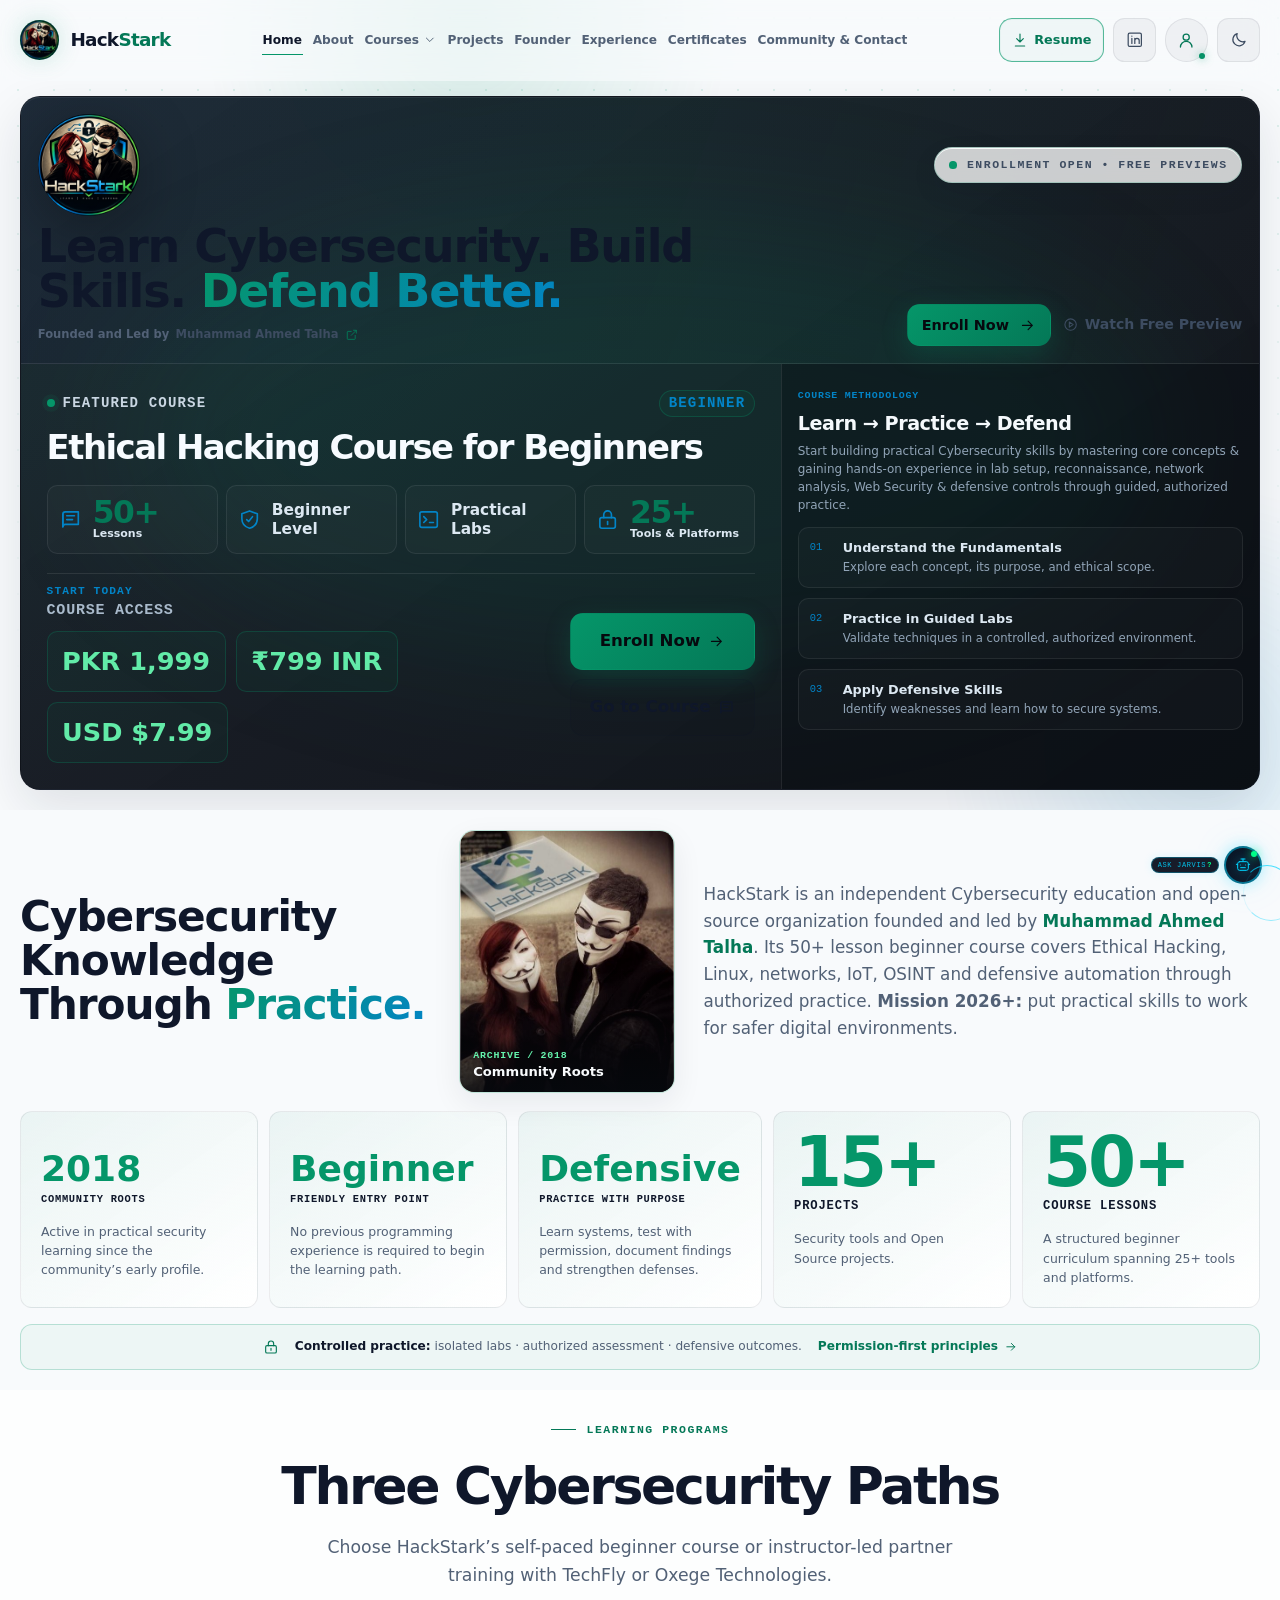
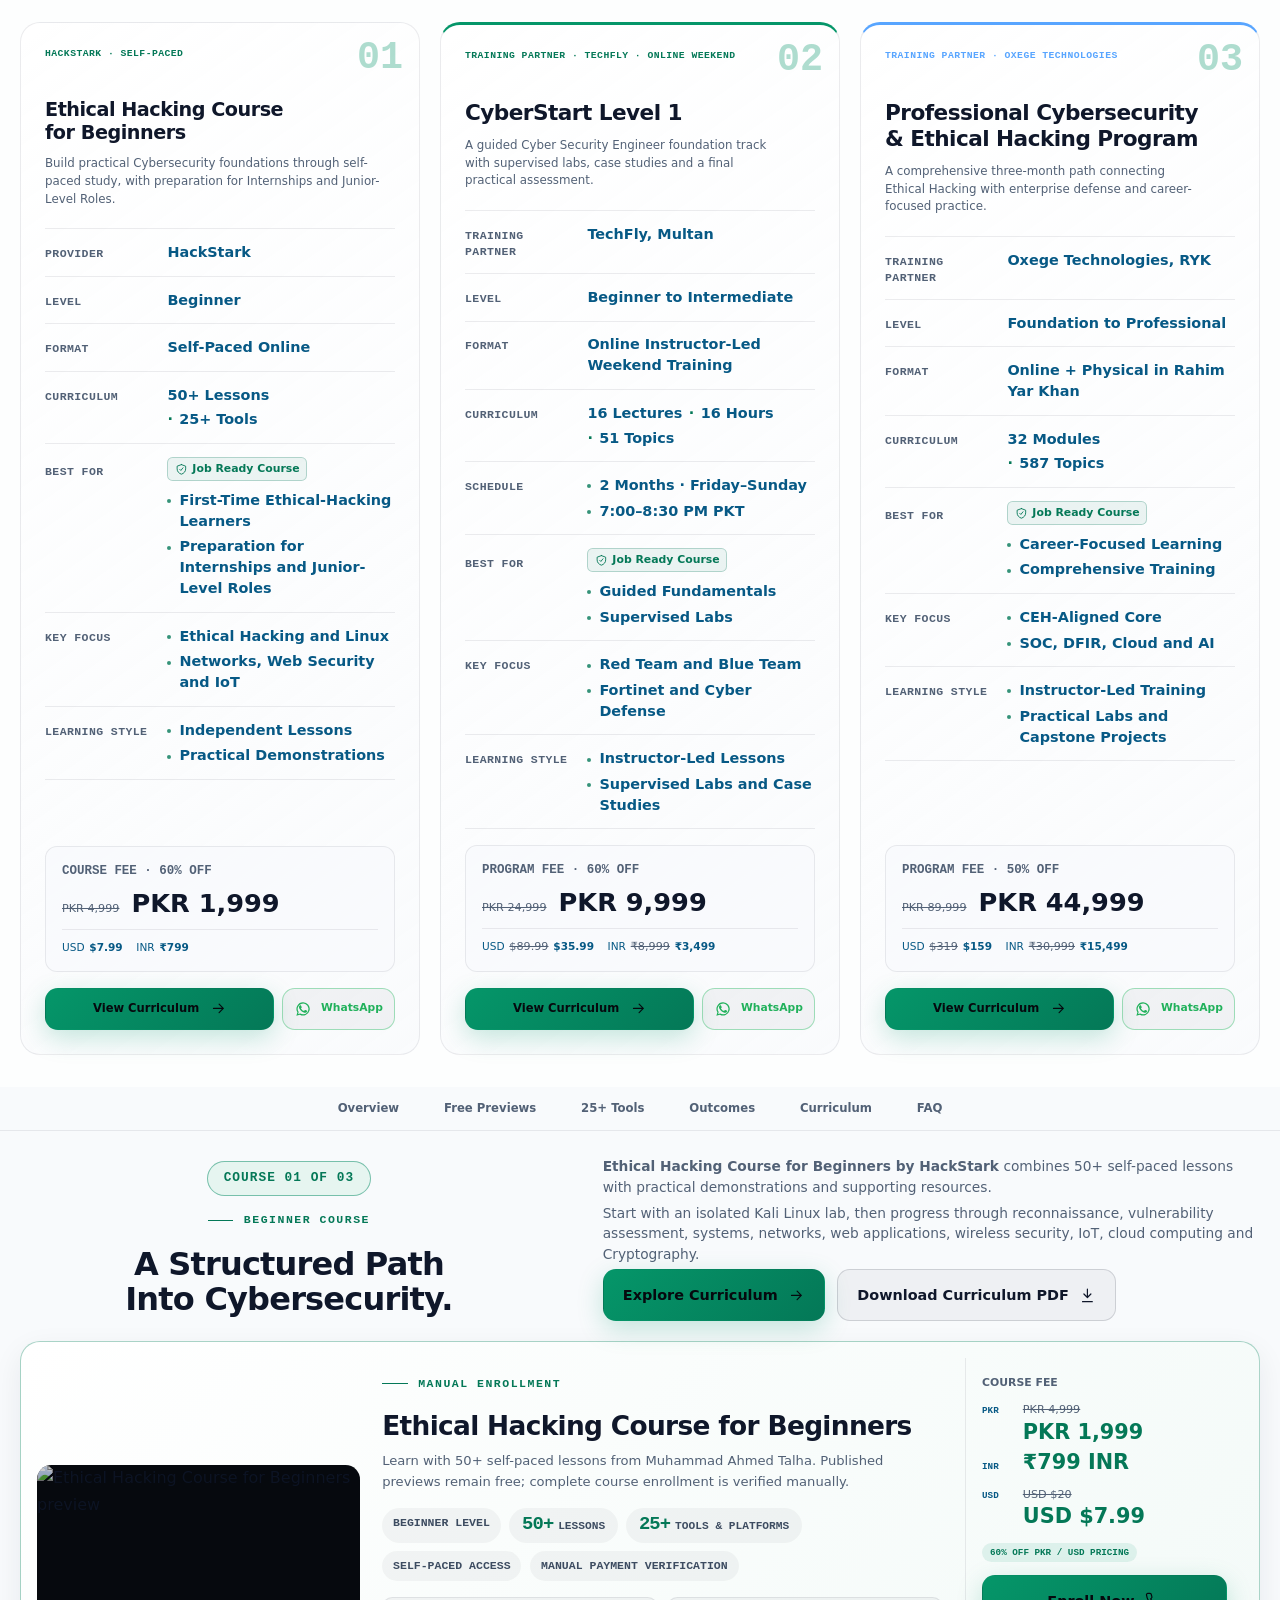
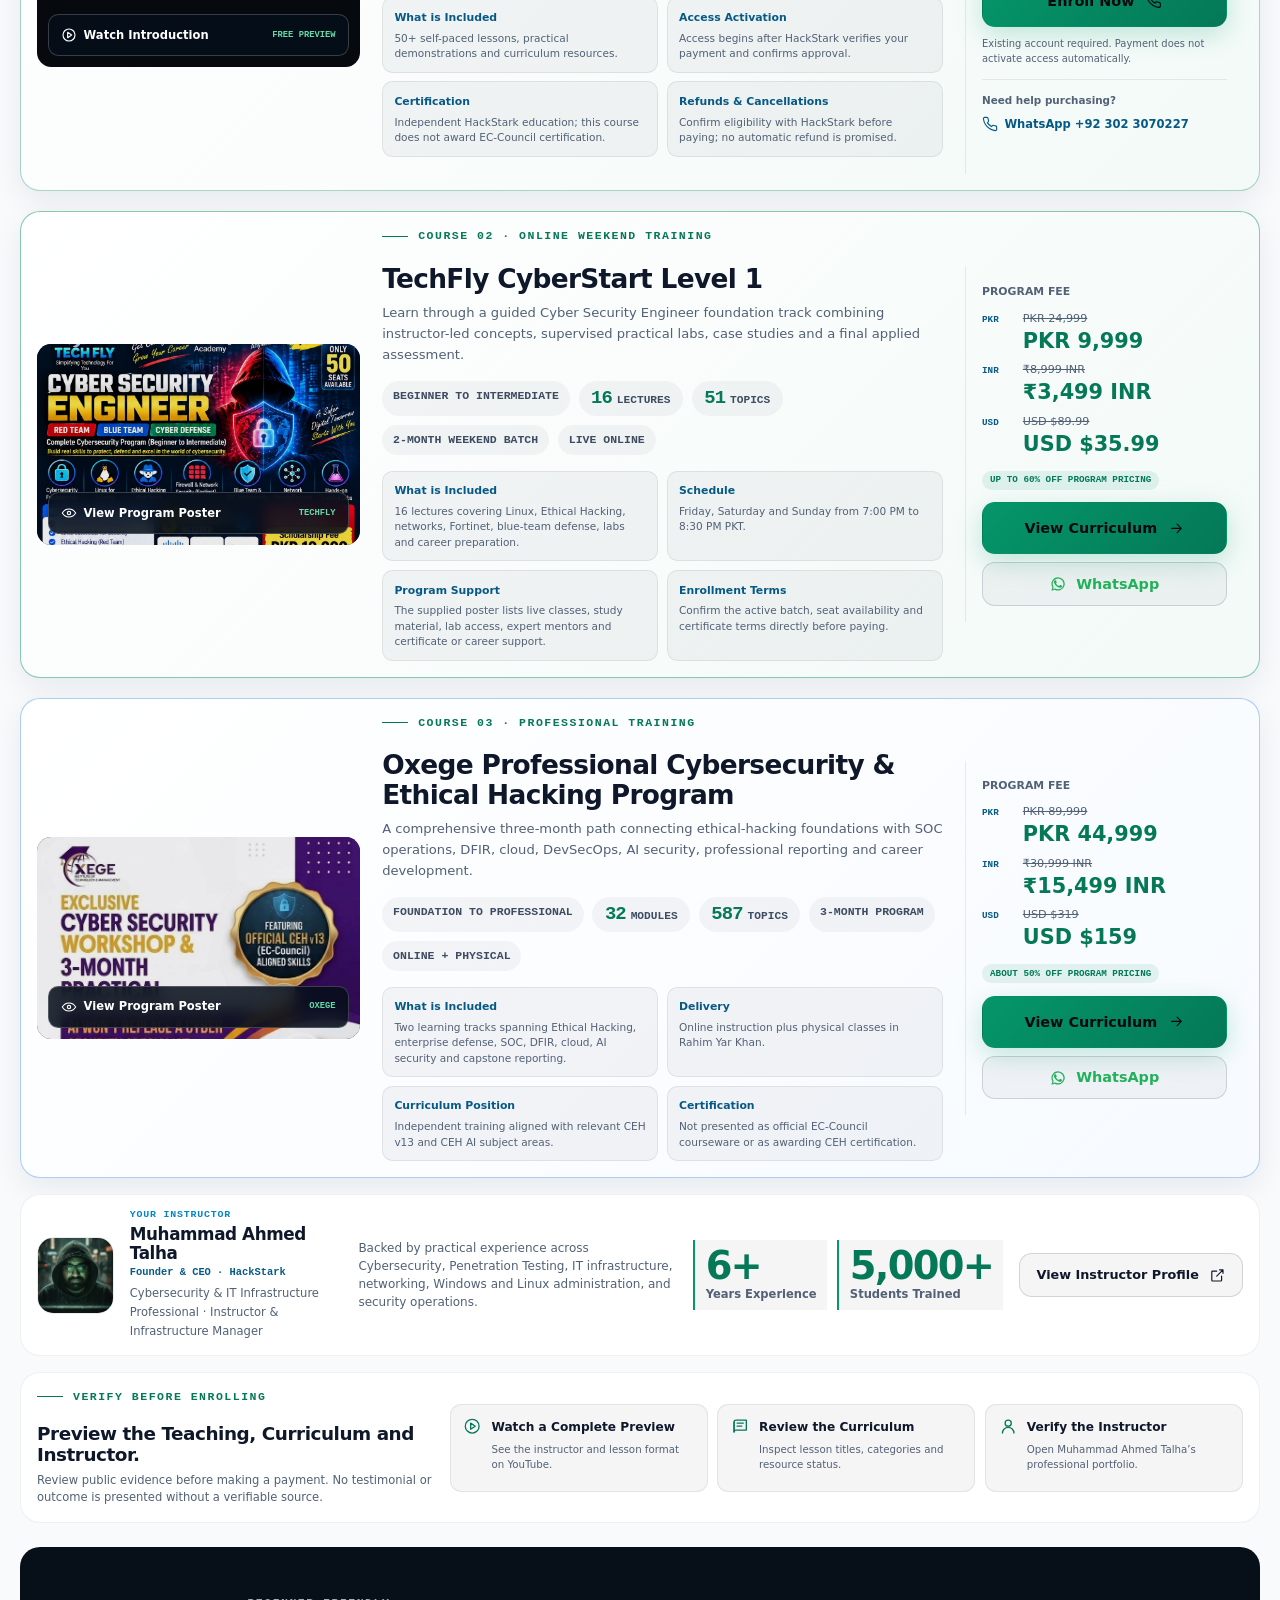
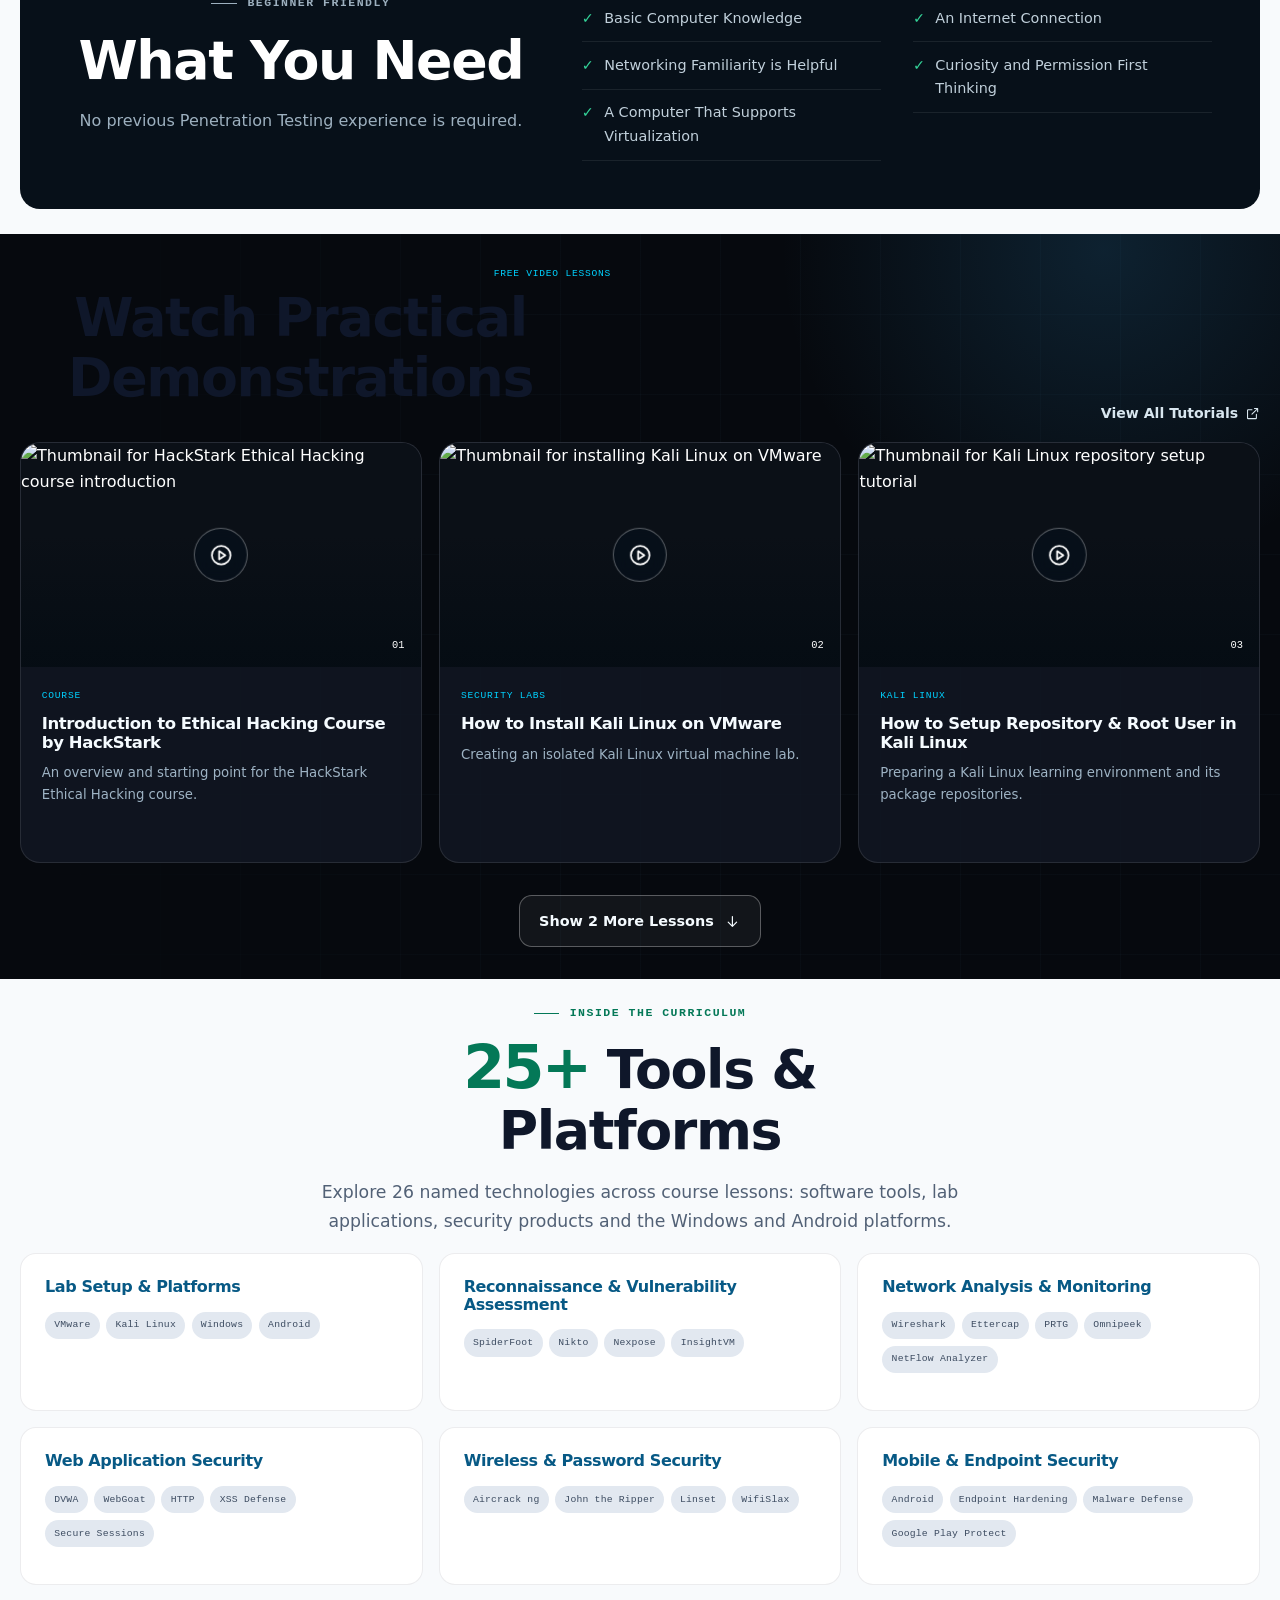
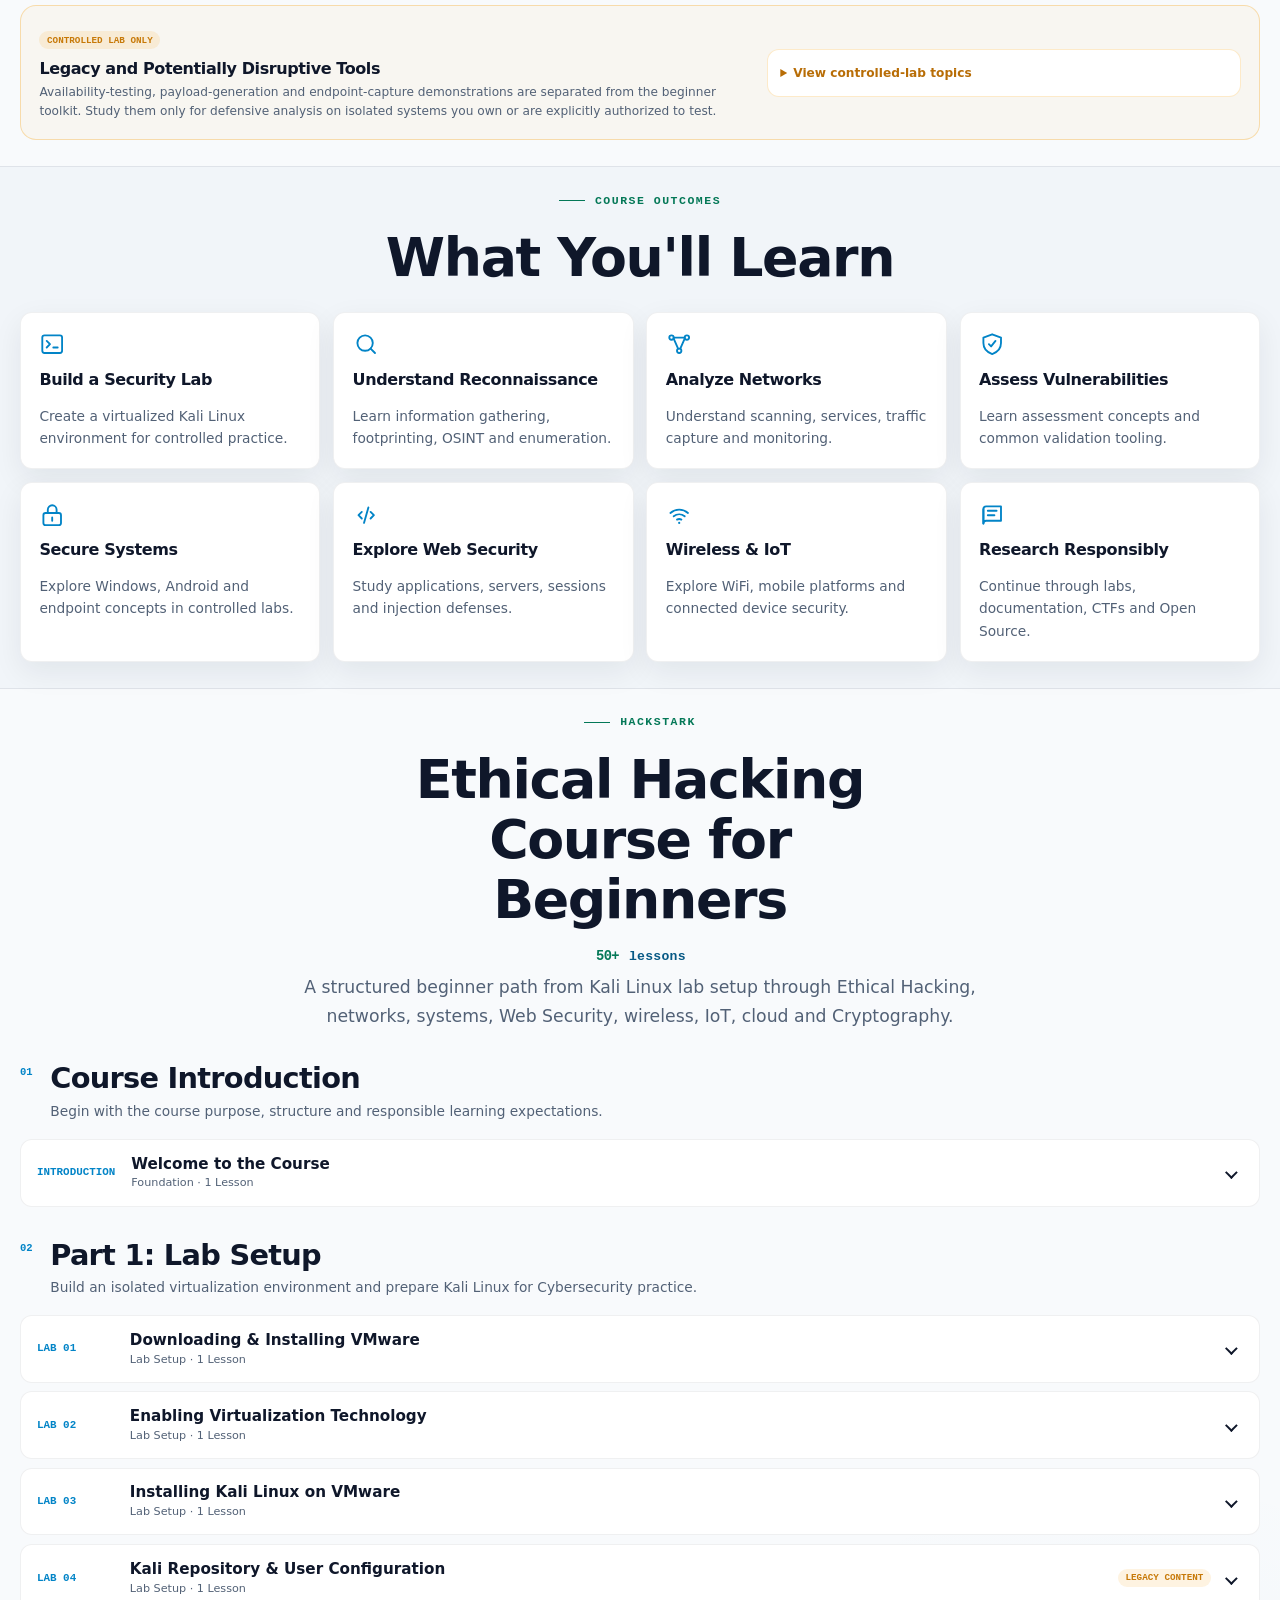
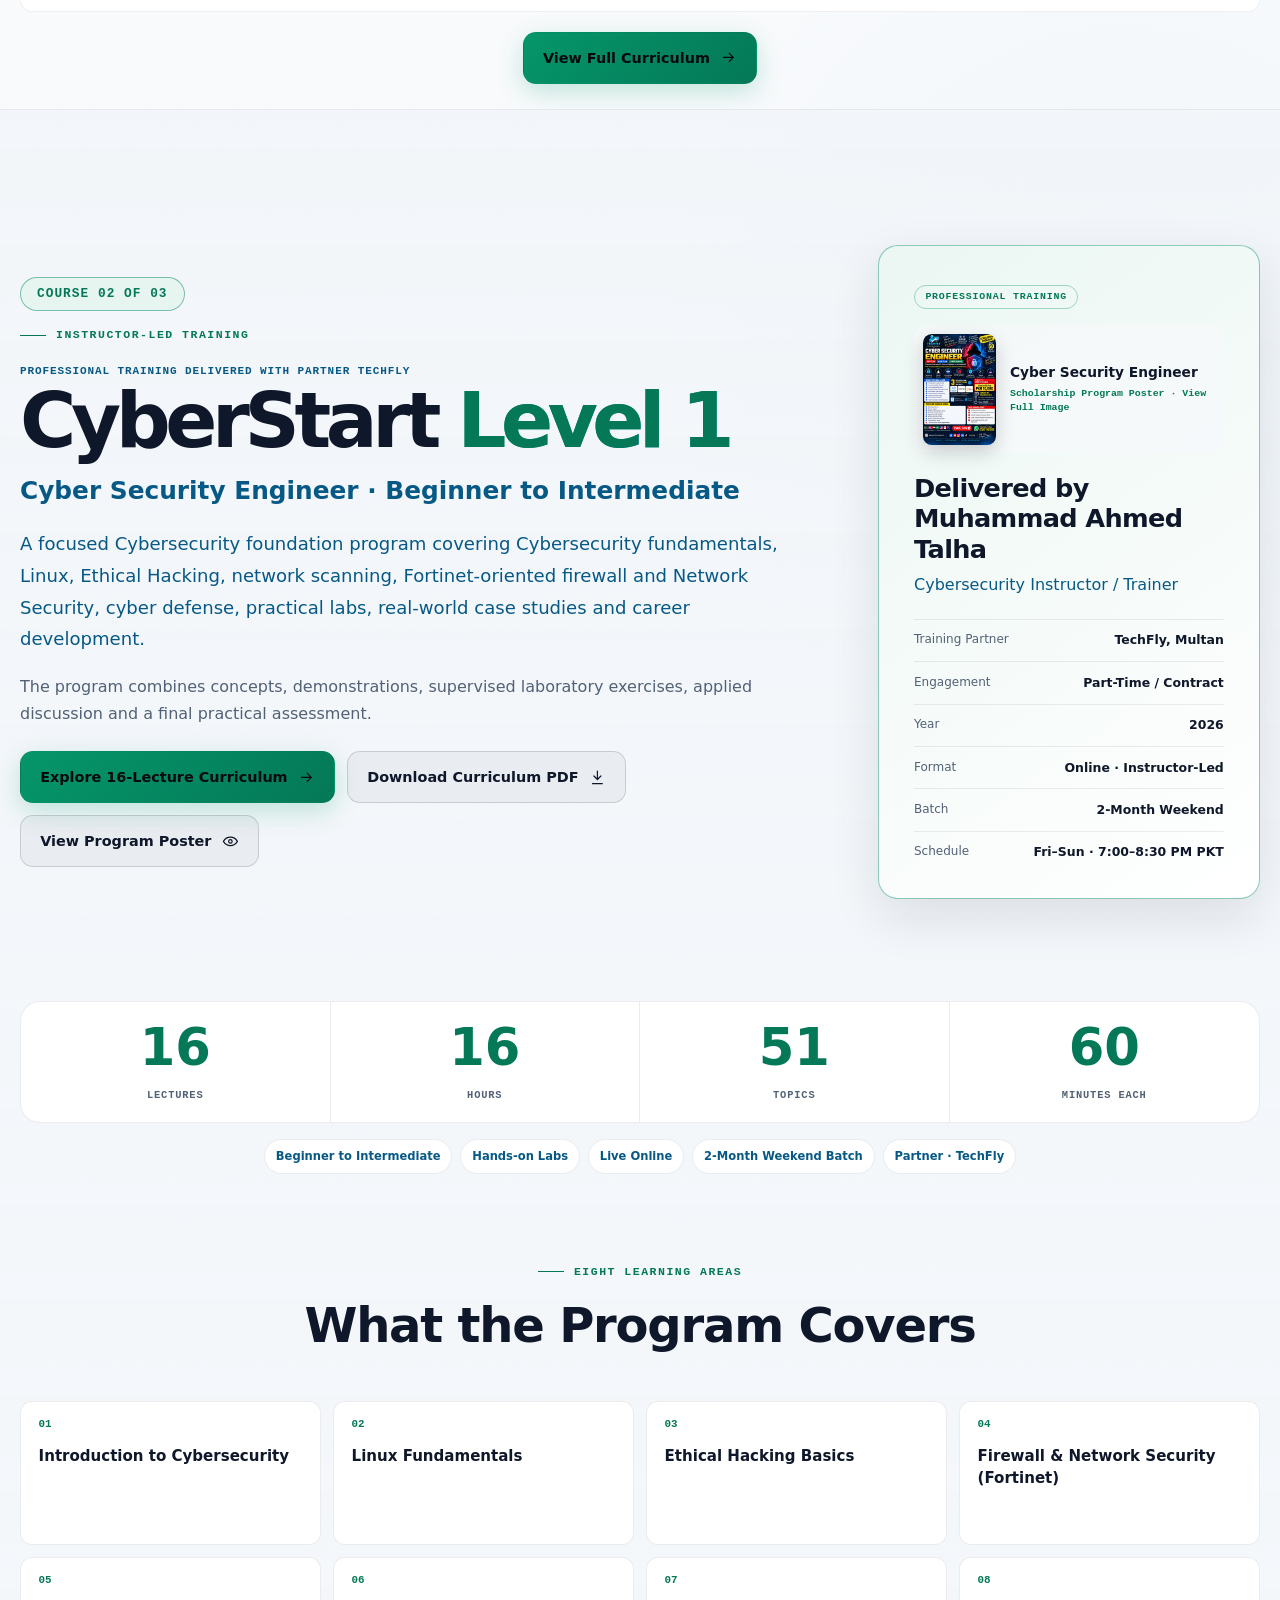
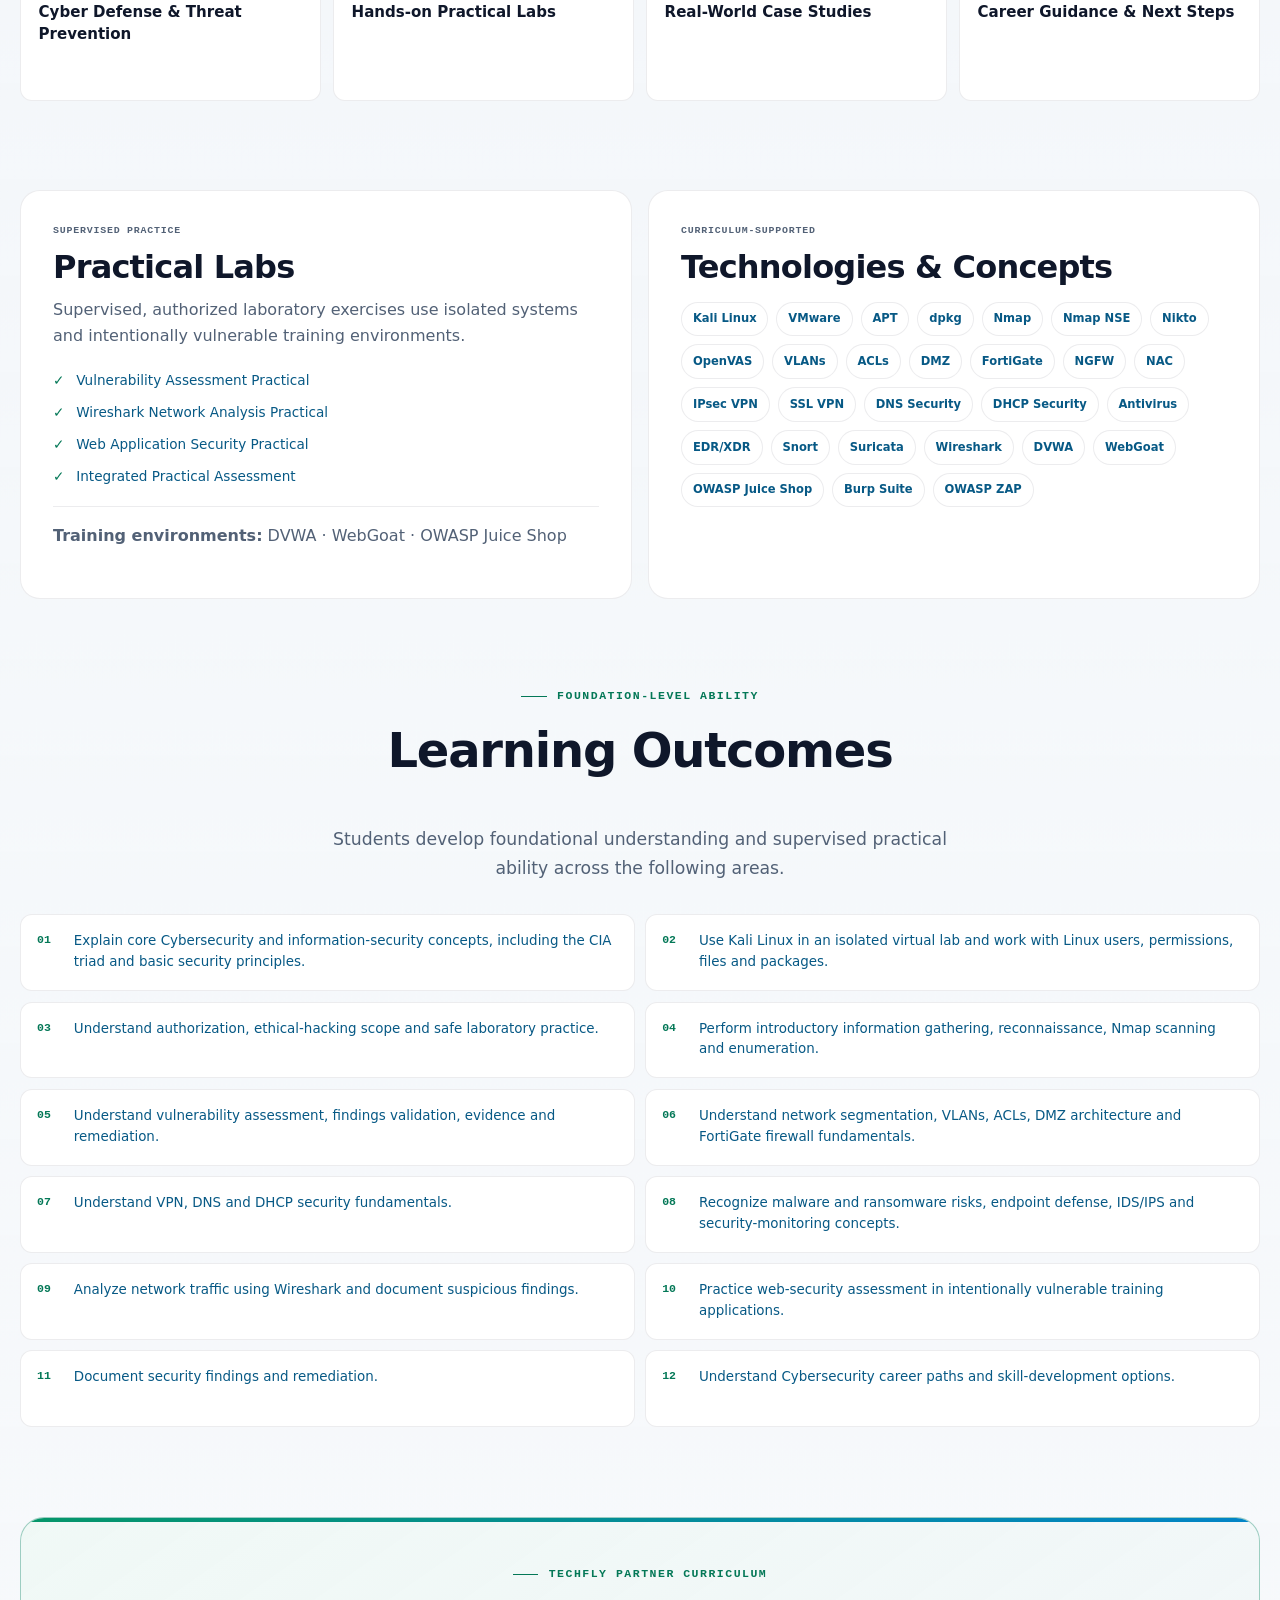
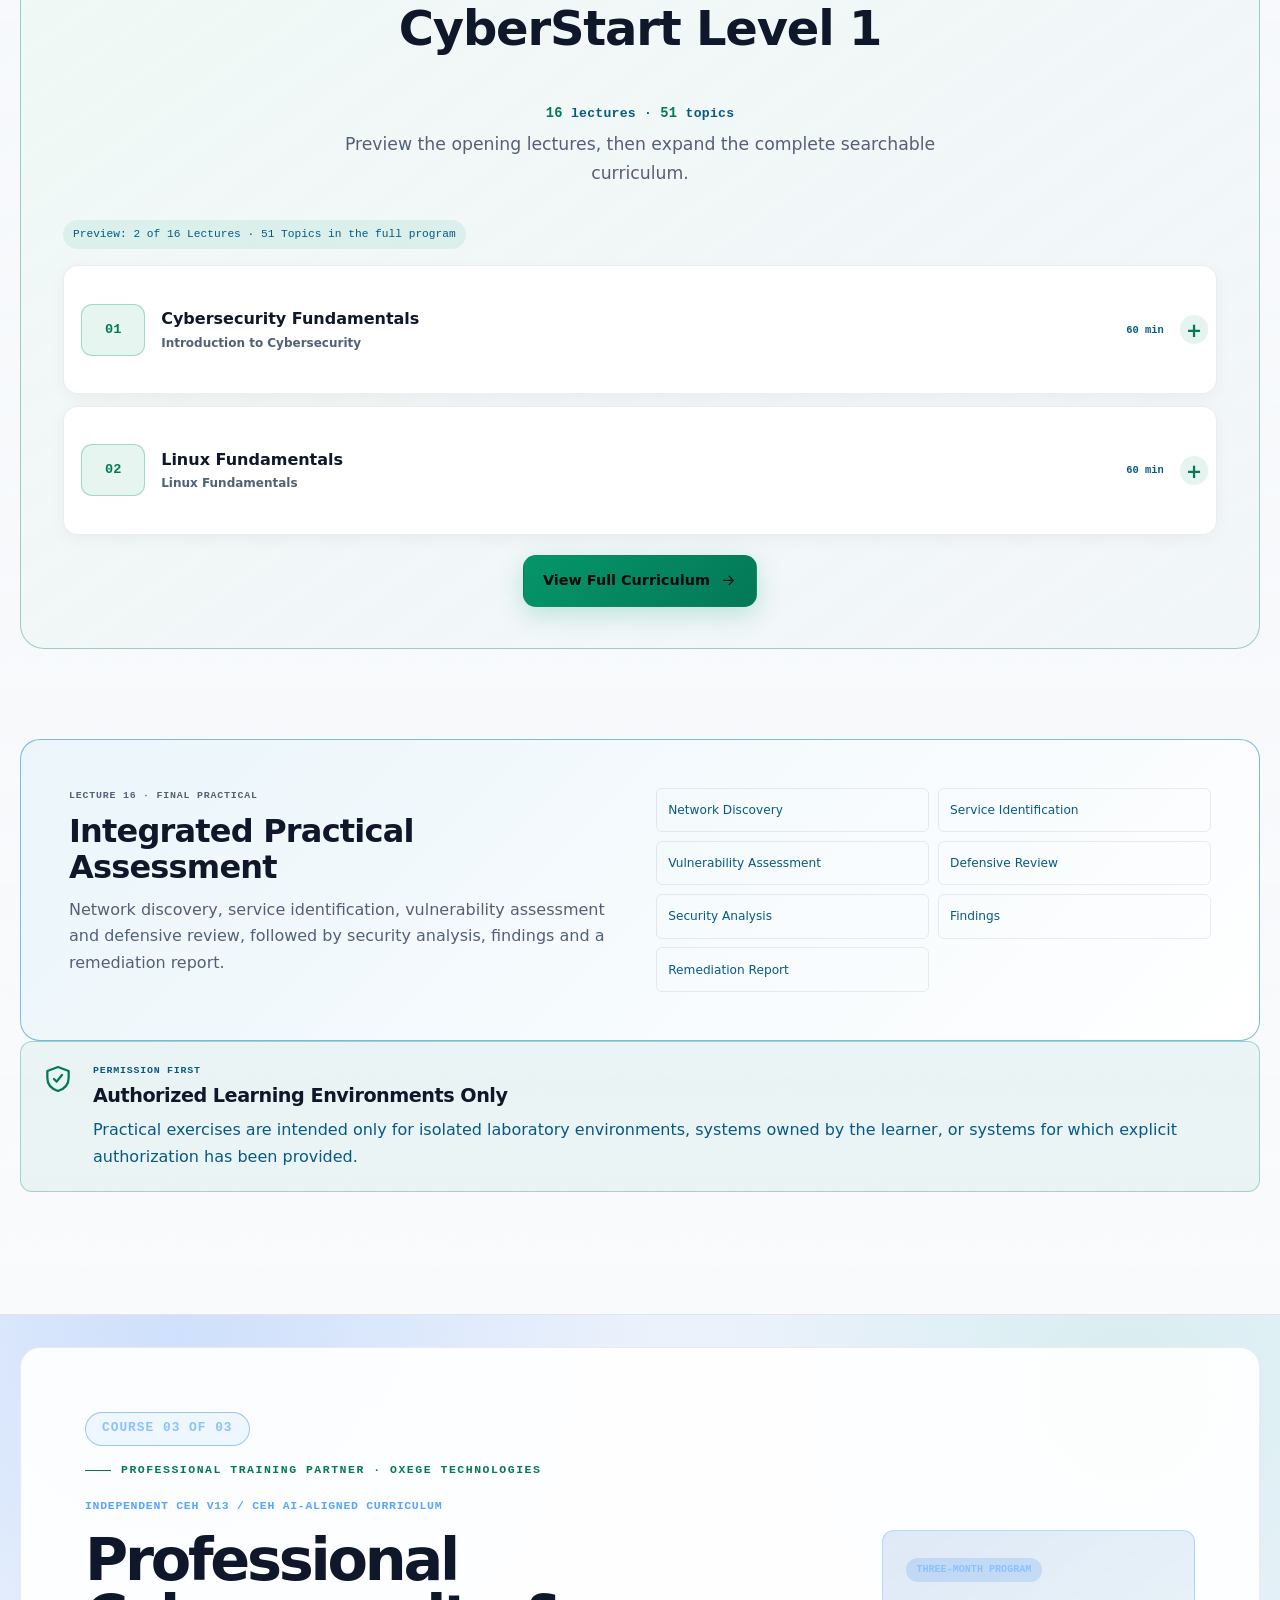
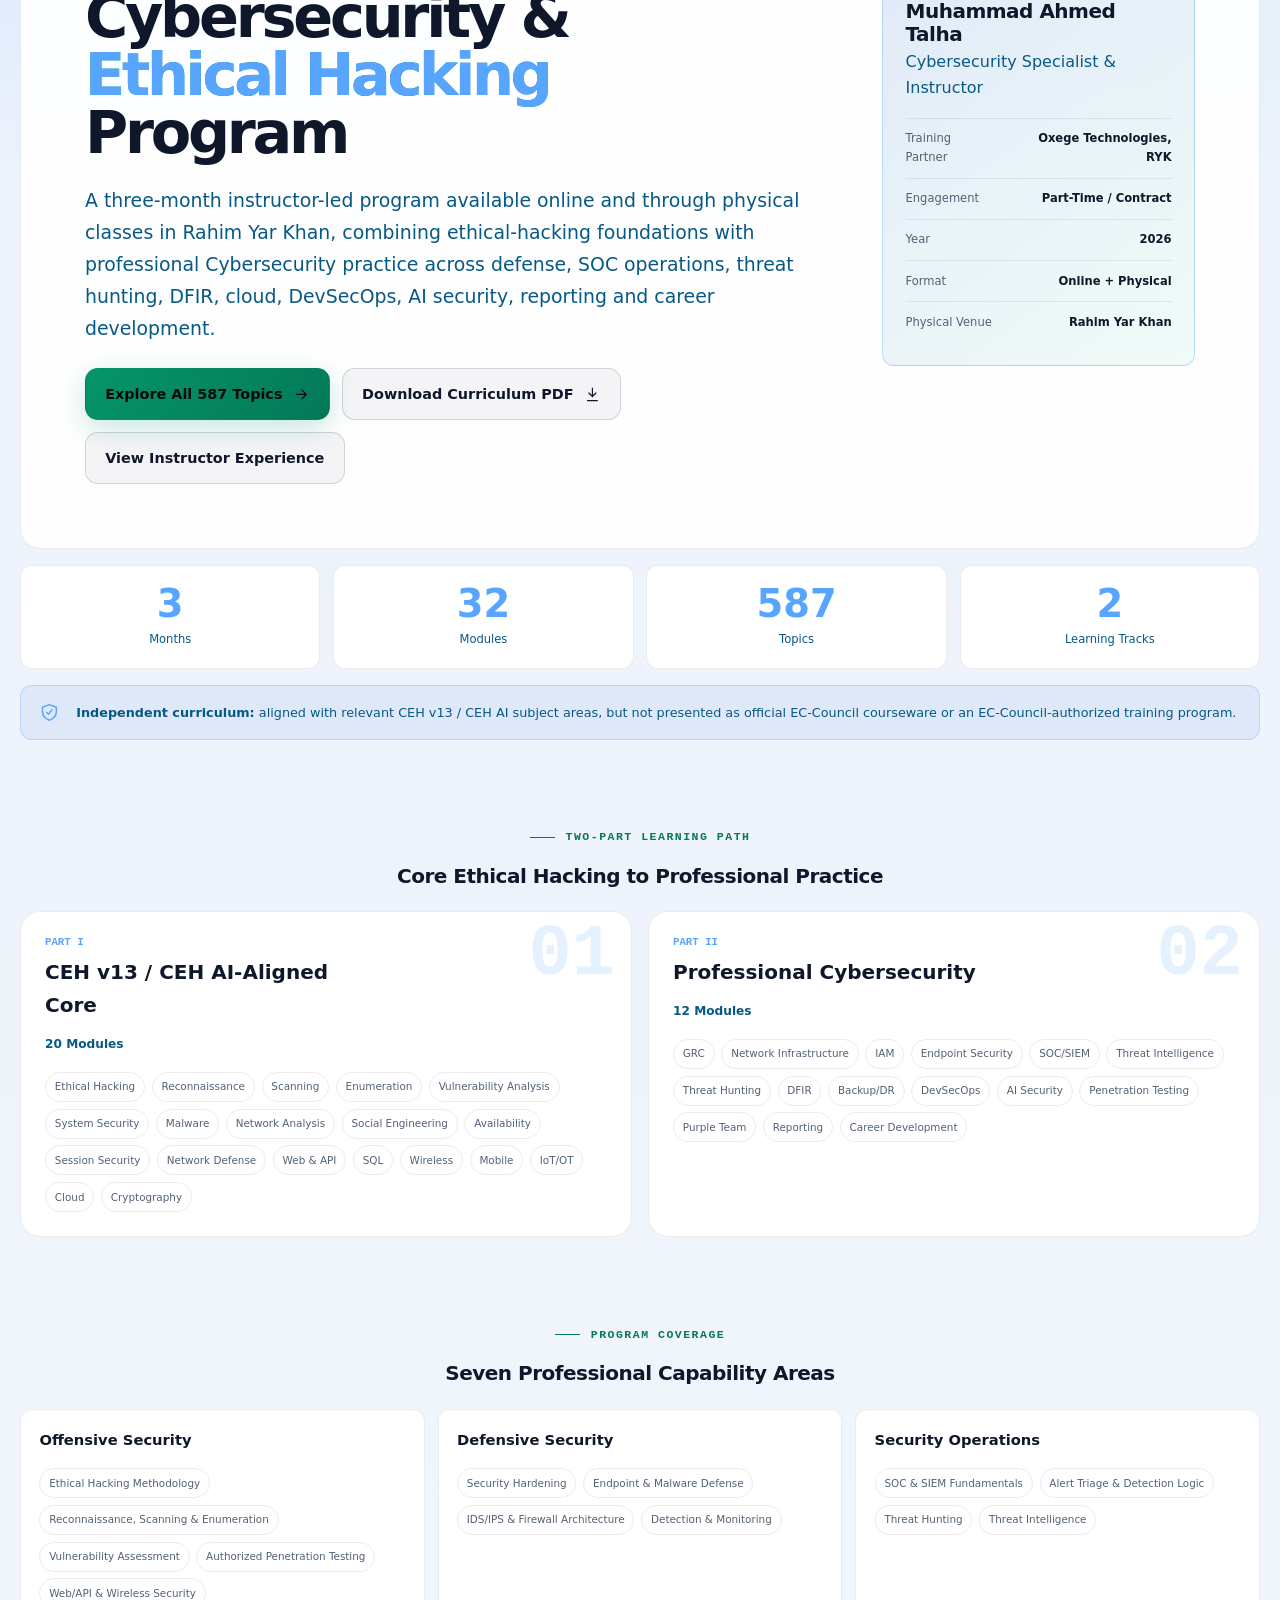
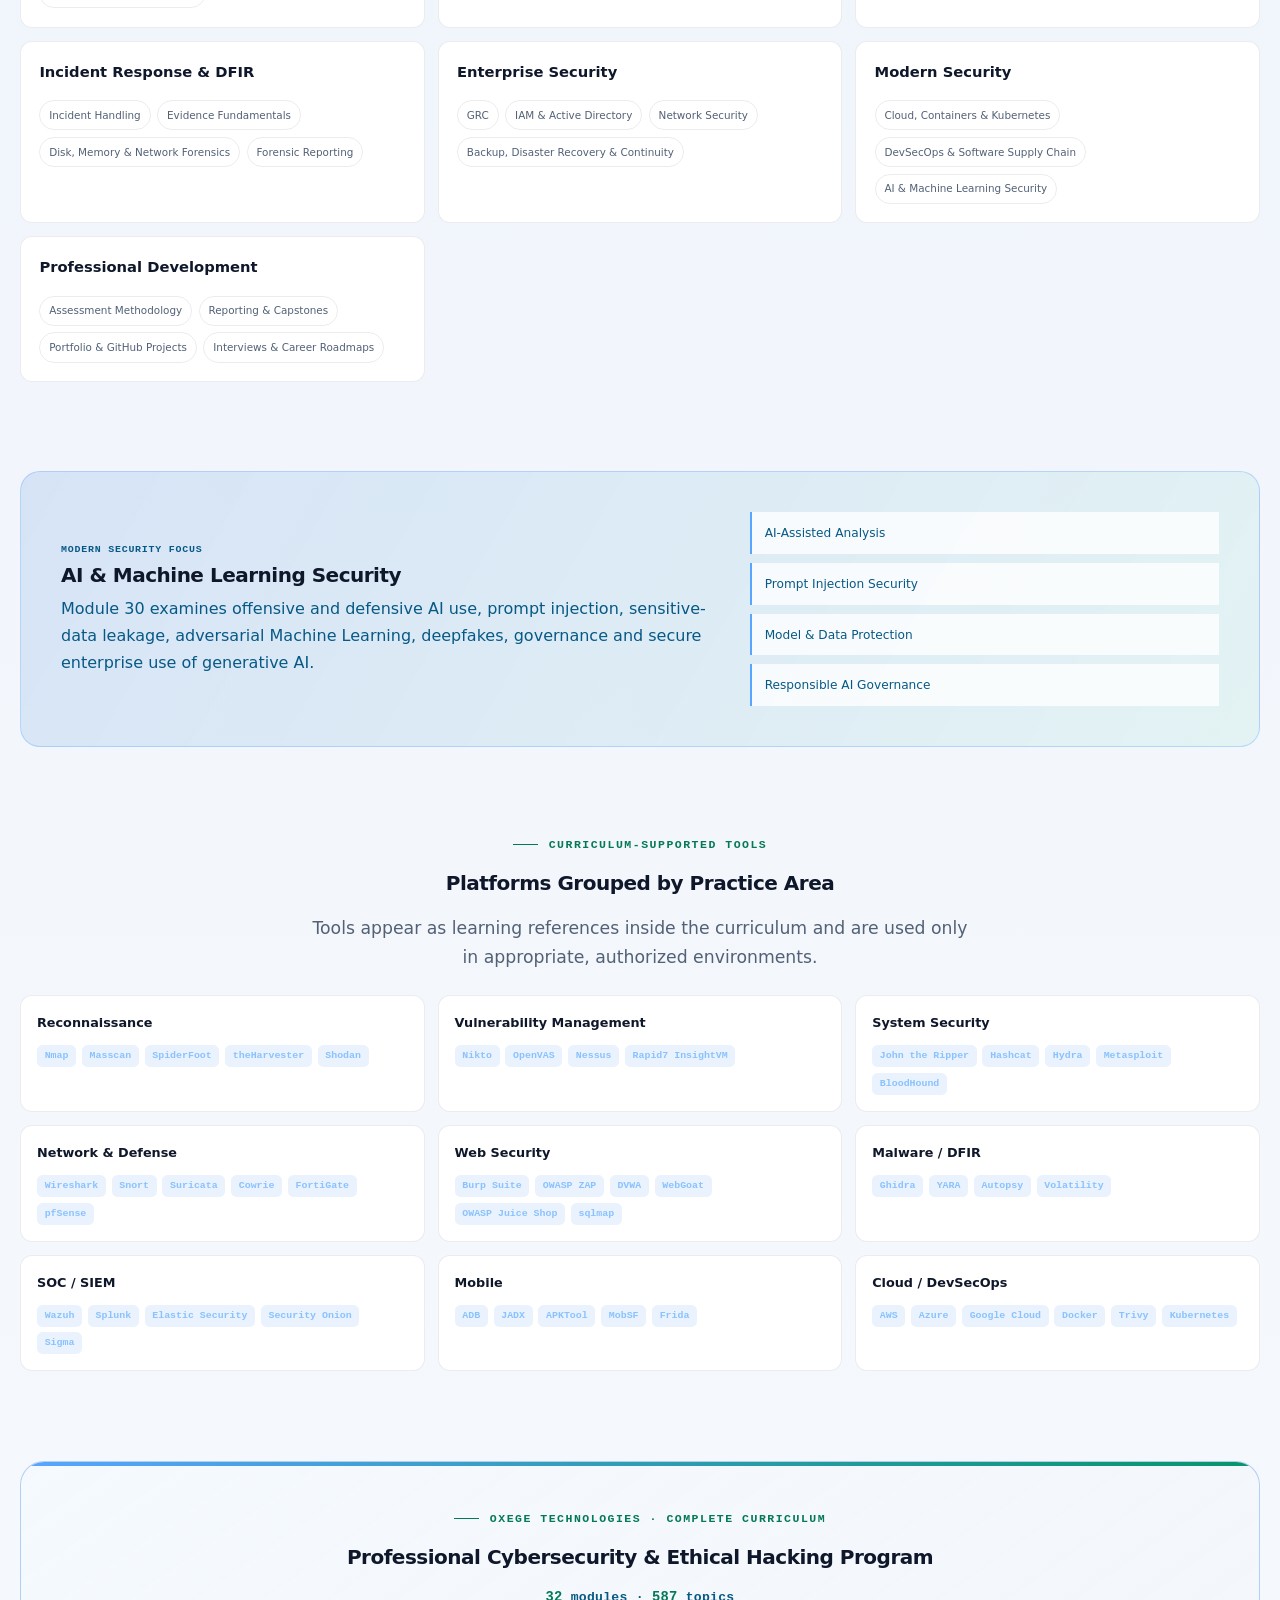
==== commit e8b81701: "Add files via upload" ====
--- a/index.html
+++ b/index.html
@@ -756,7 +756,6 @@
               <a class="button button--primary" href="#cyberstart-curriculum">Explore 16-Lecture Curriculum <svg aria-hidden="true"><use href="#icon-arrow"></use></svg></a>
               <a class="button button--ghost" href="CyberStart_Level_1_Techfly_16_Lecture_Curriculum.pdf" download="CyberStart_Level_1_Techfly_16_Lecture_Curriculum.pdf" aria-label="Download TechFly CyberStart Level 1 curriculum PDF">Download Curriculum PDF <svg aria-hidden="true"><use href="#icon-download"></use></svg></a>
               <a class="button button--ghost" href="techfly-cyber-security-engineer-poster.jpg" target="_blank" rel="noopener noreferrer">View Program Poster <svg aria-hidden="true"><use href="#icon-eye"></use></svg></a>
-              <a class="button button--ghost" href="#experience">View Training Experience</a>
             </div>
           </div>
           <aside class="cyberstart-credential" aria-label="CyberStart delivery details">
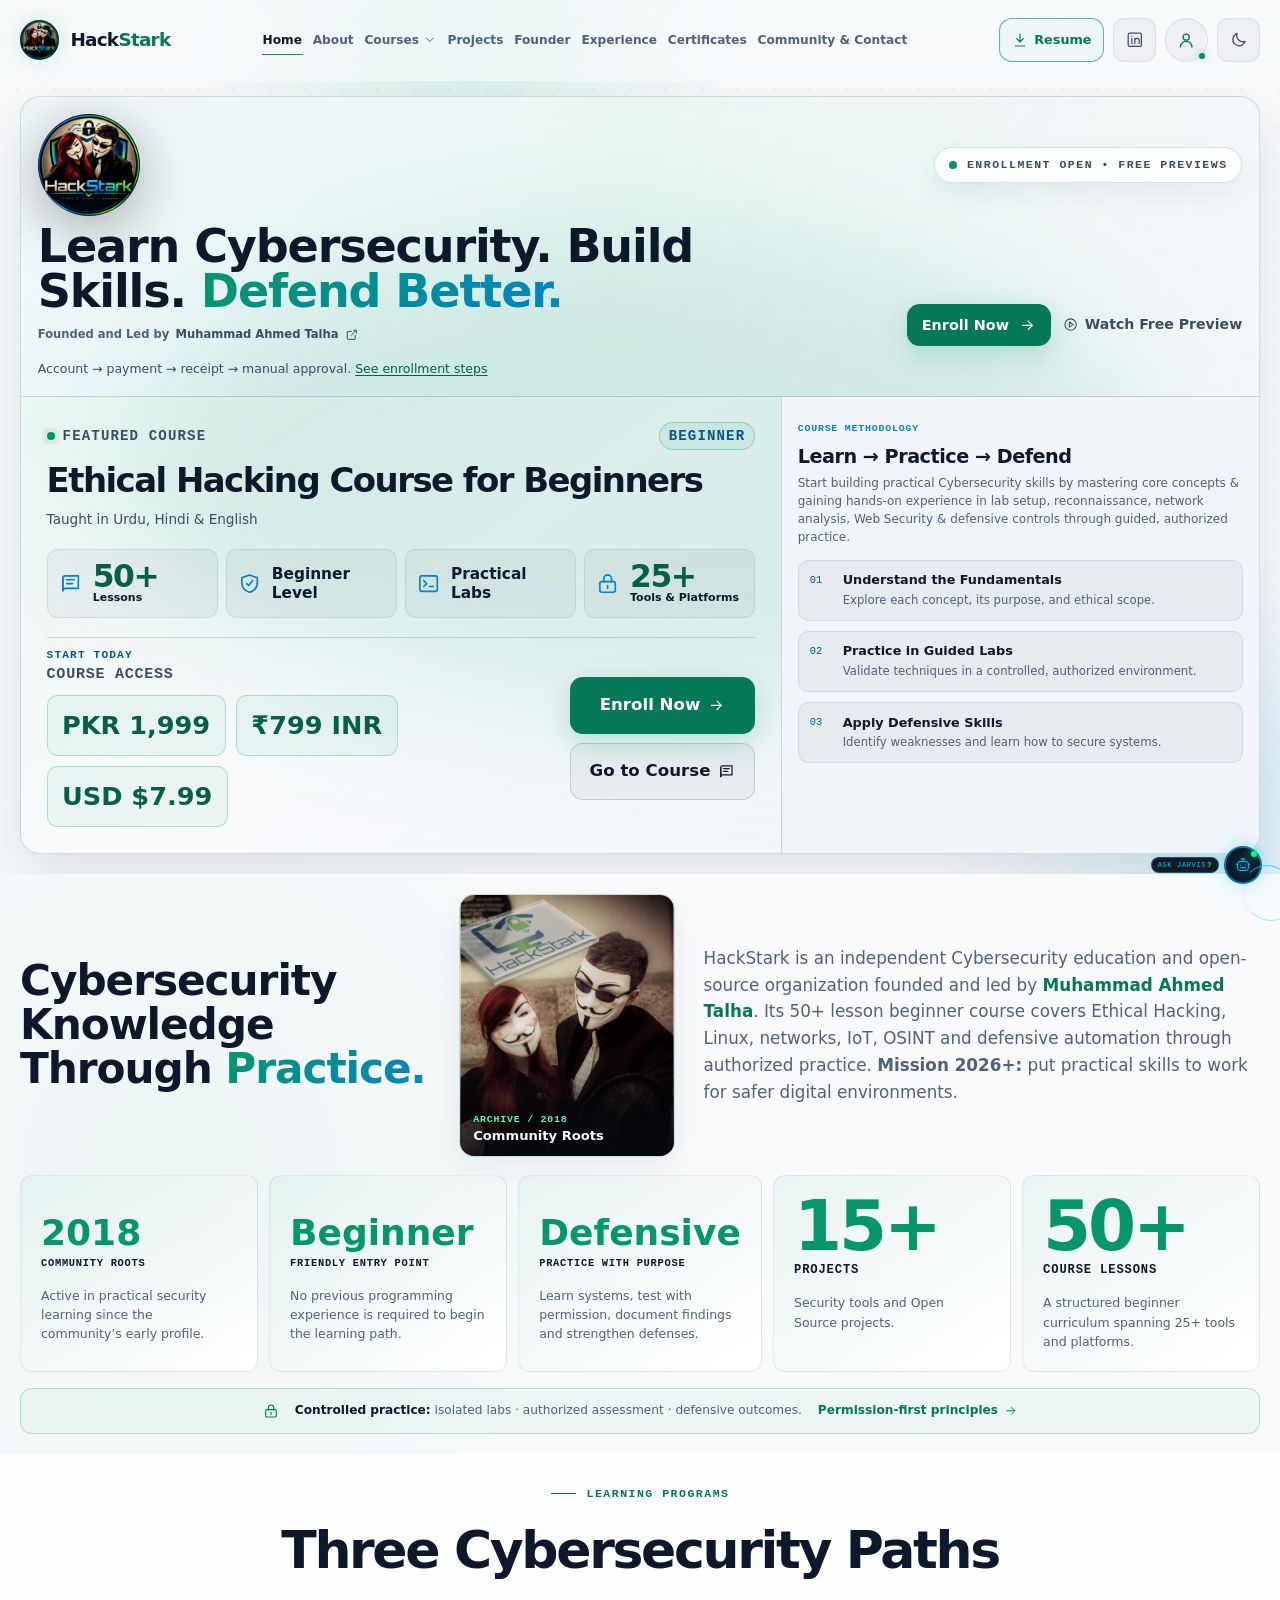
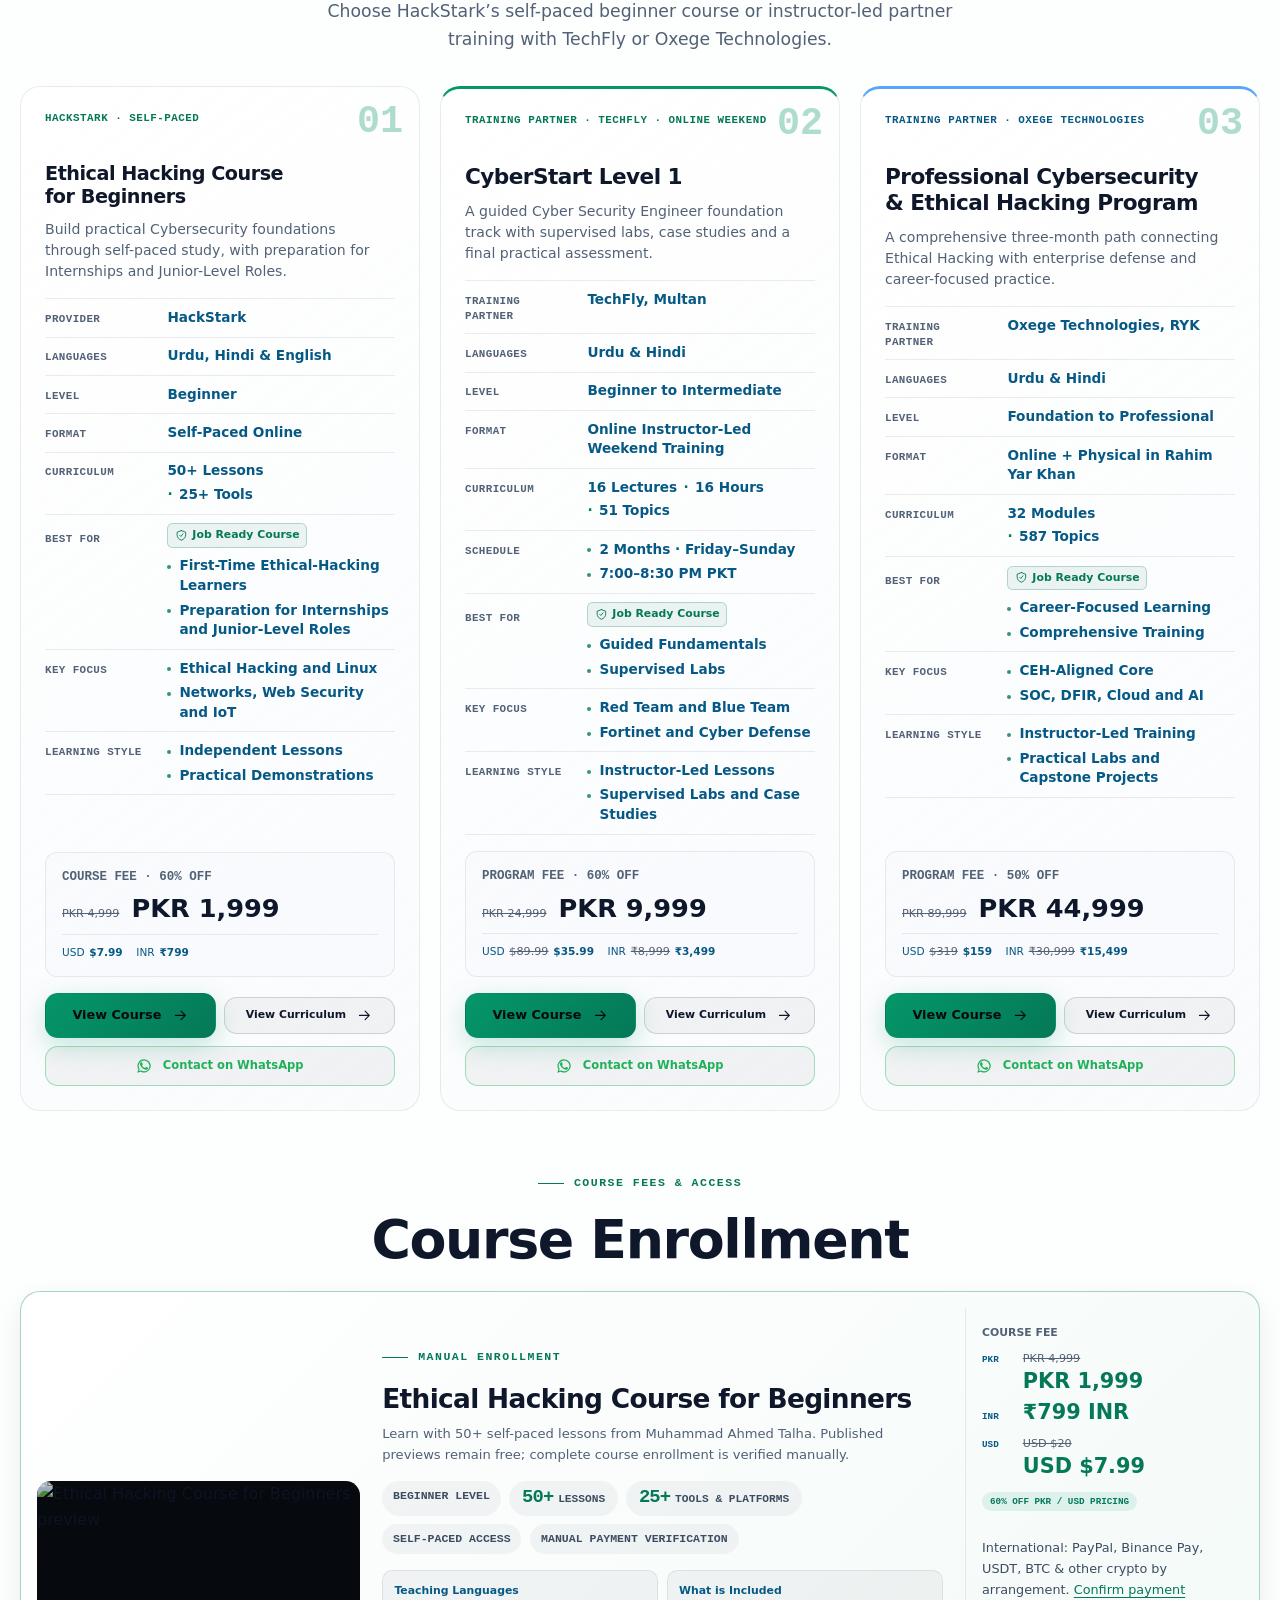
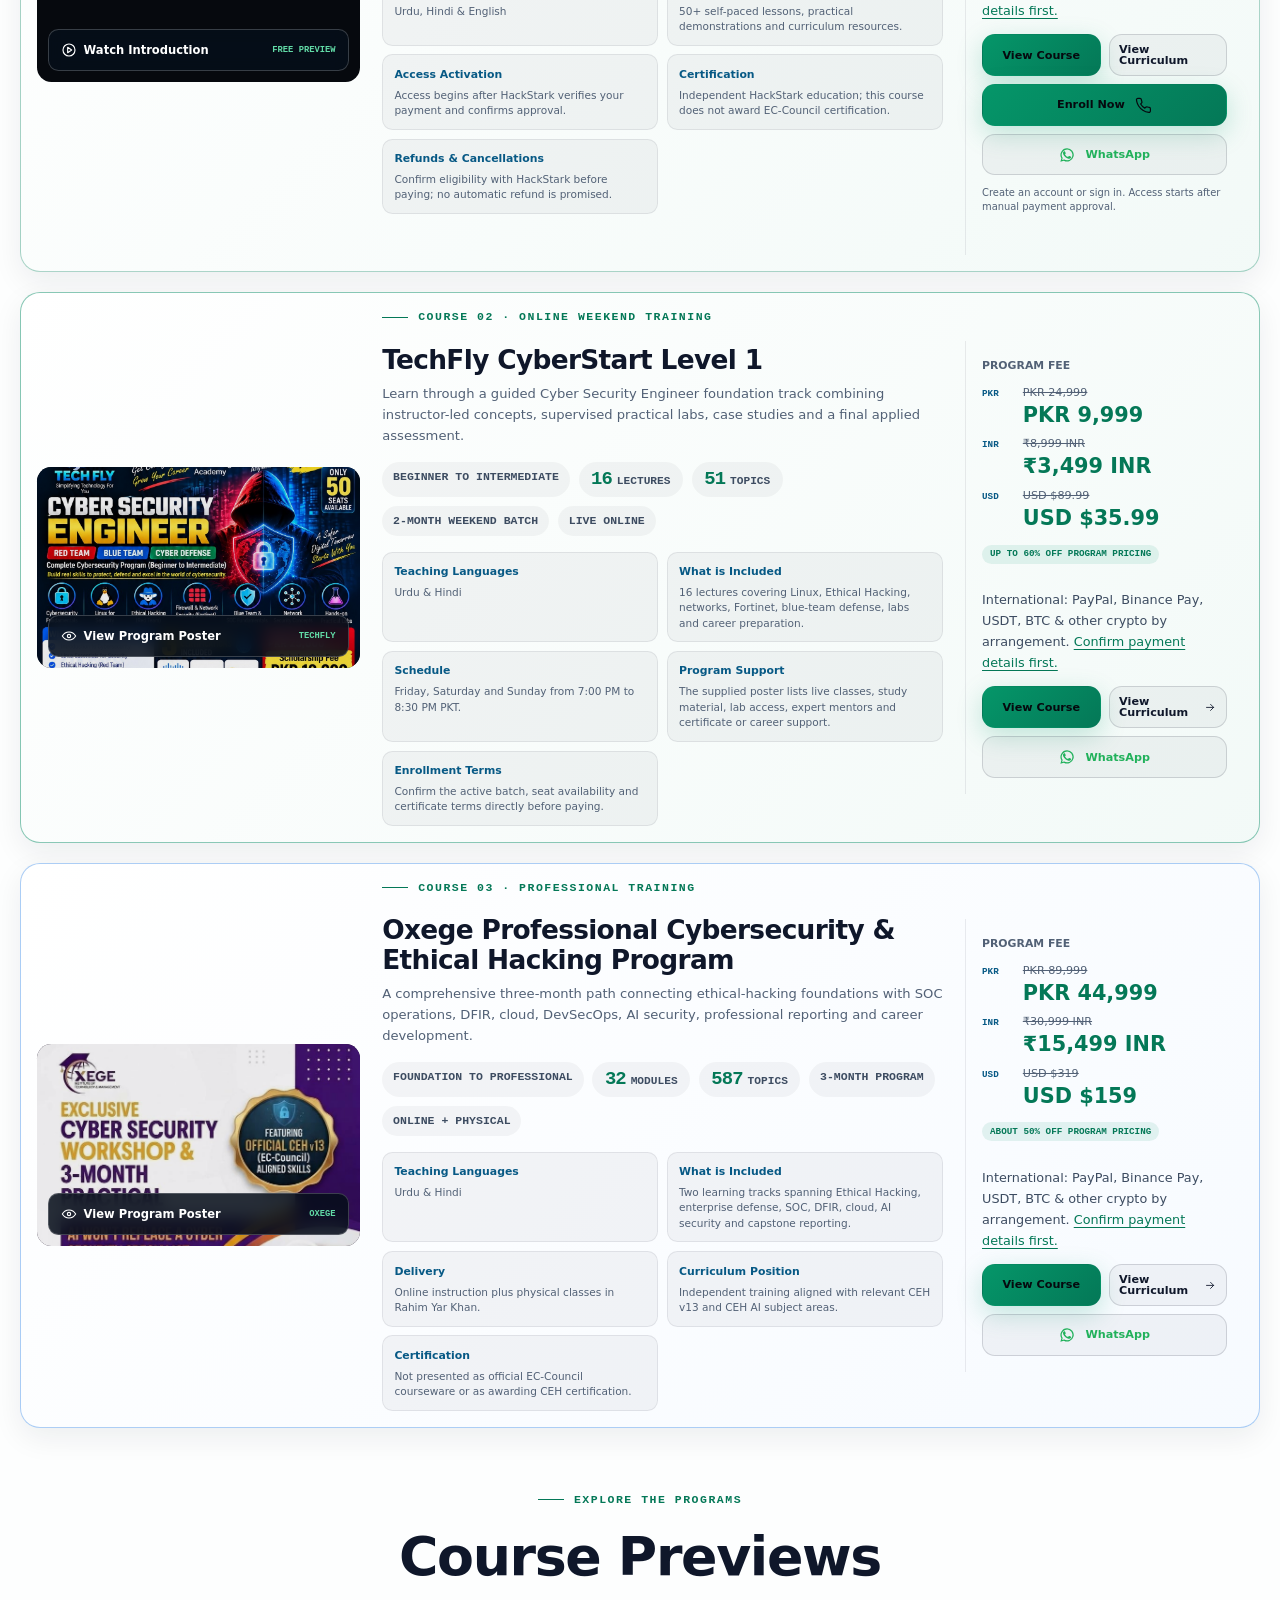
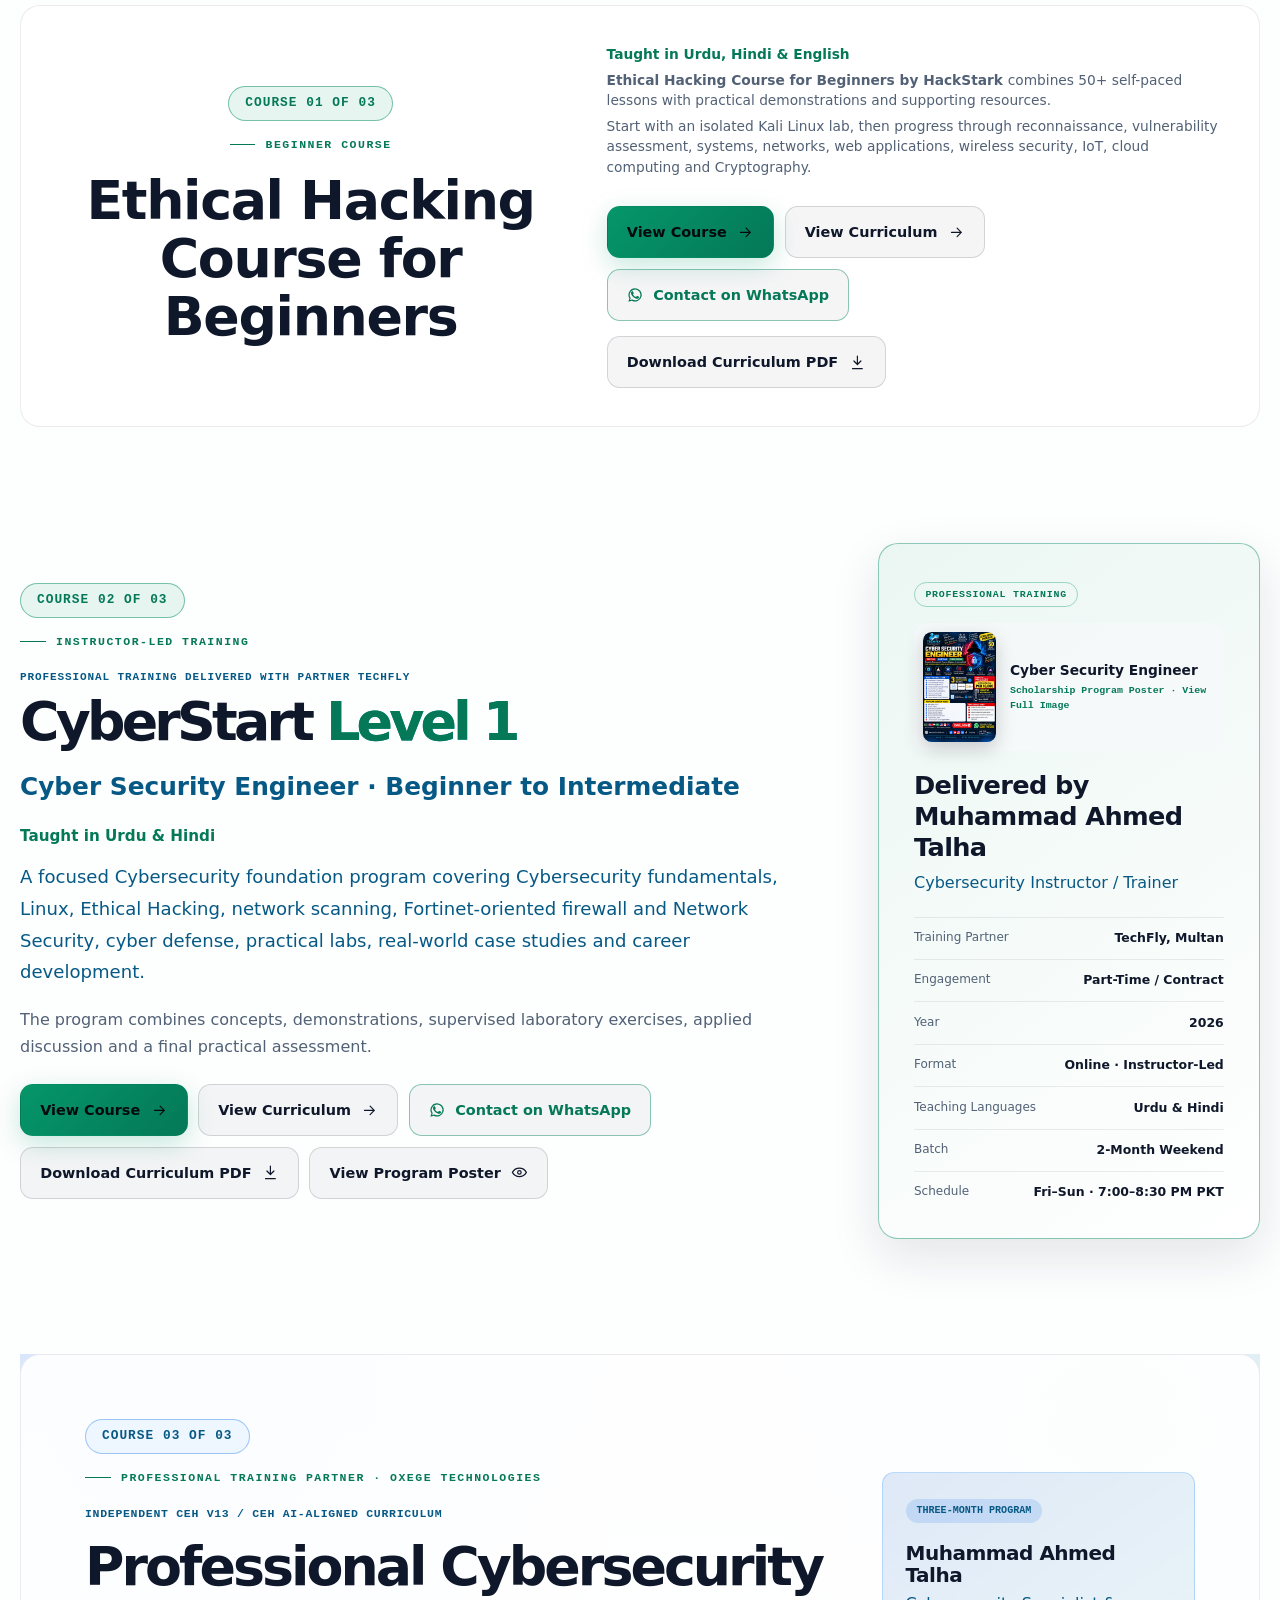
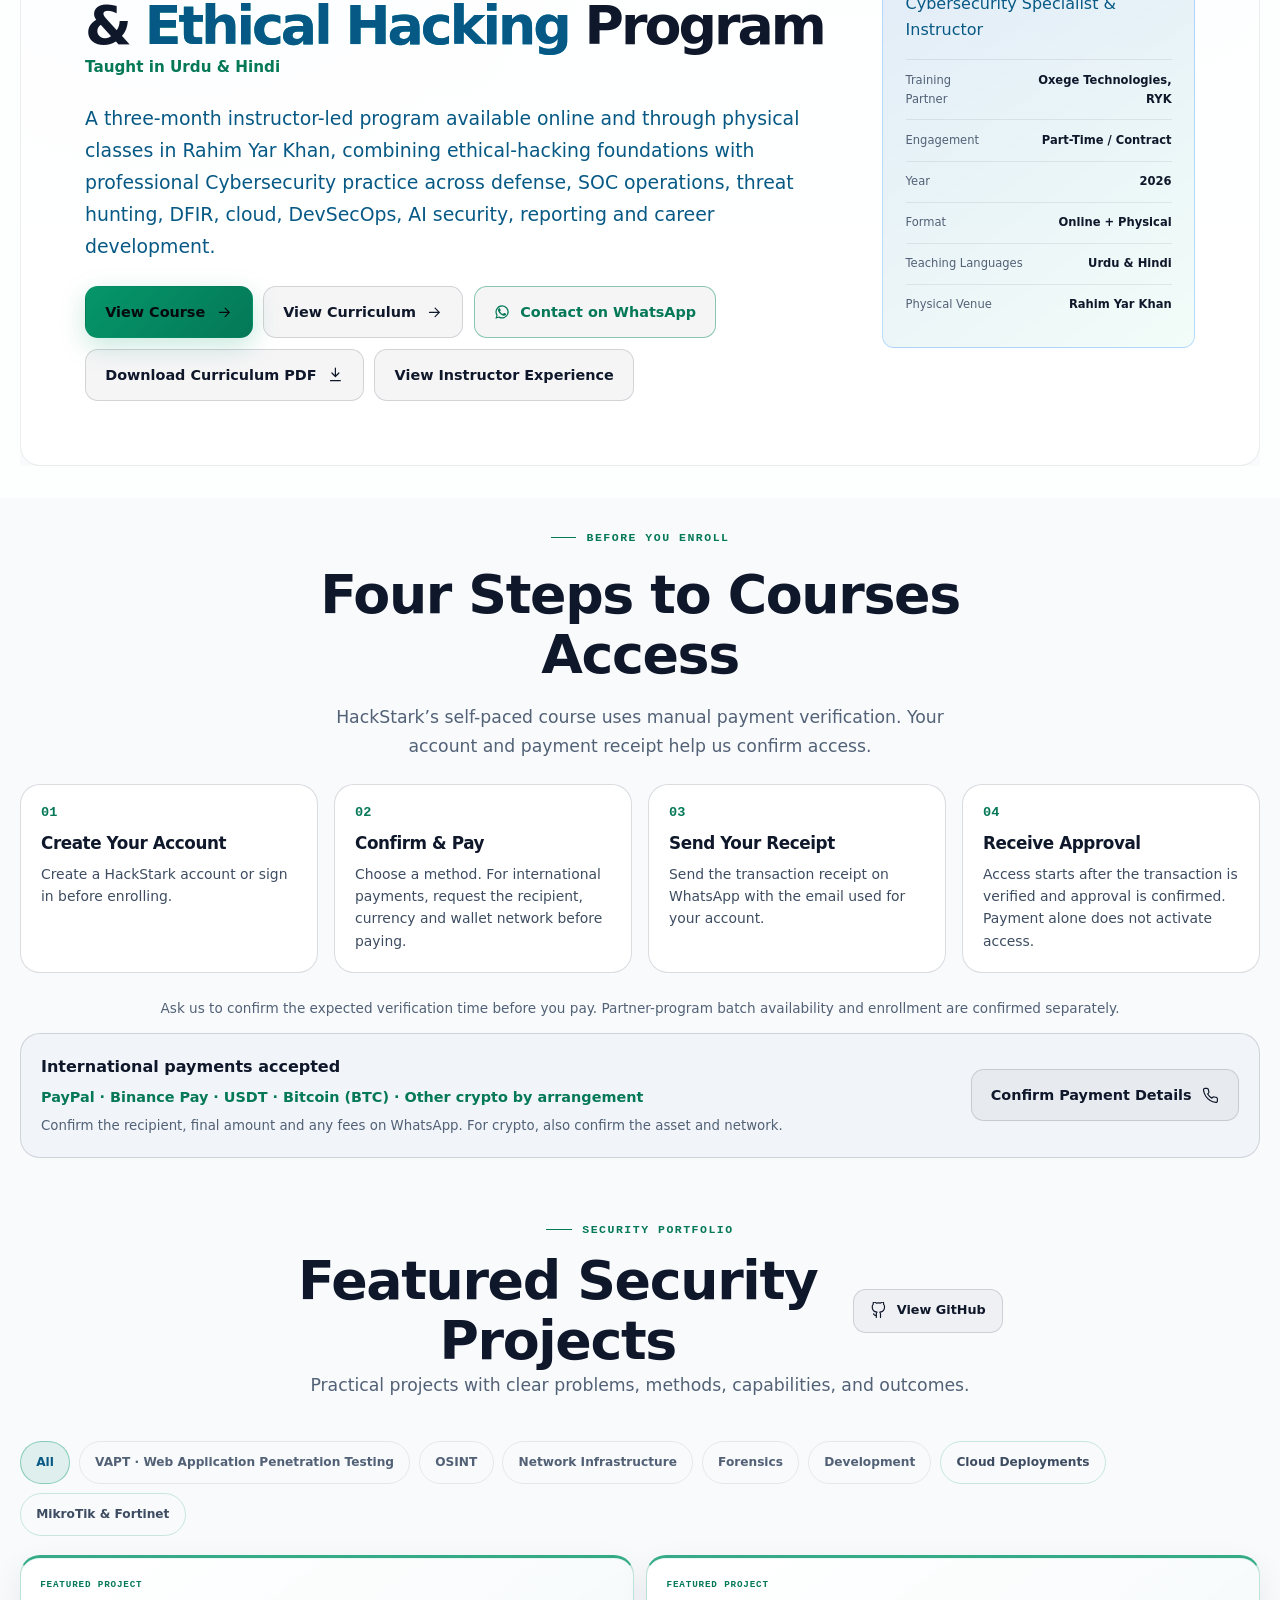
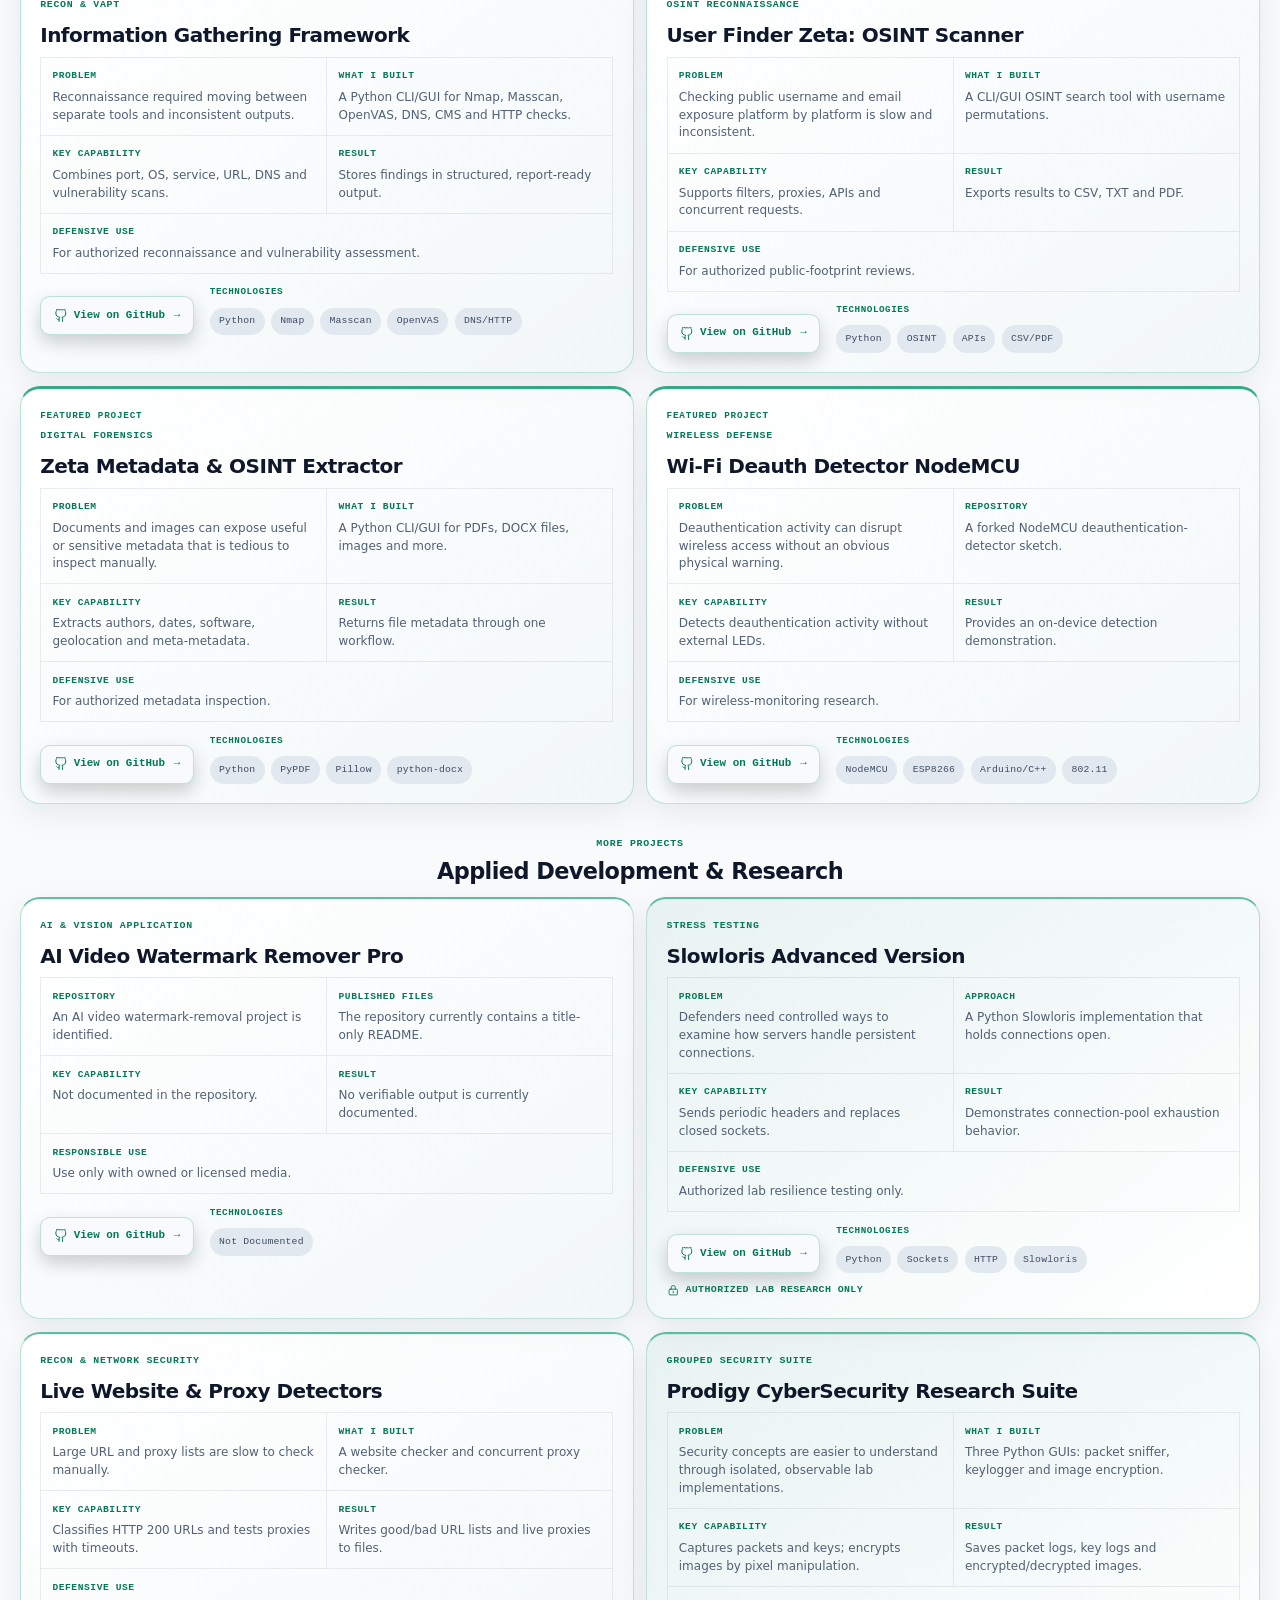
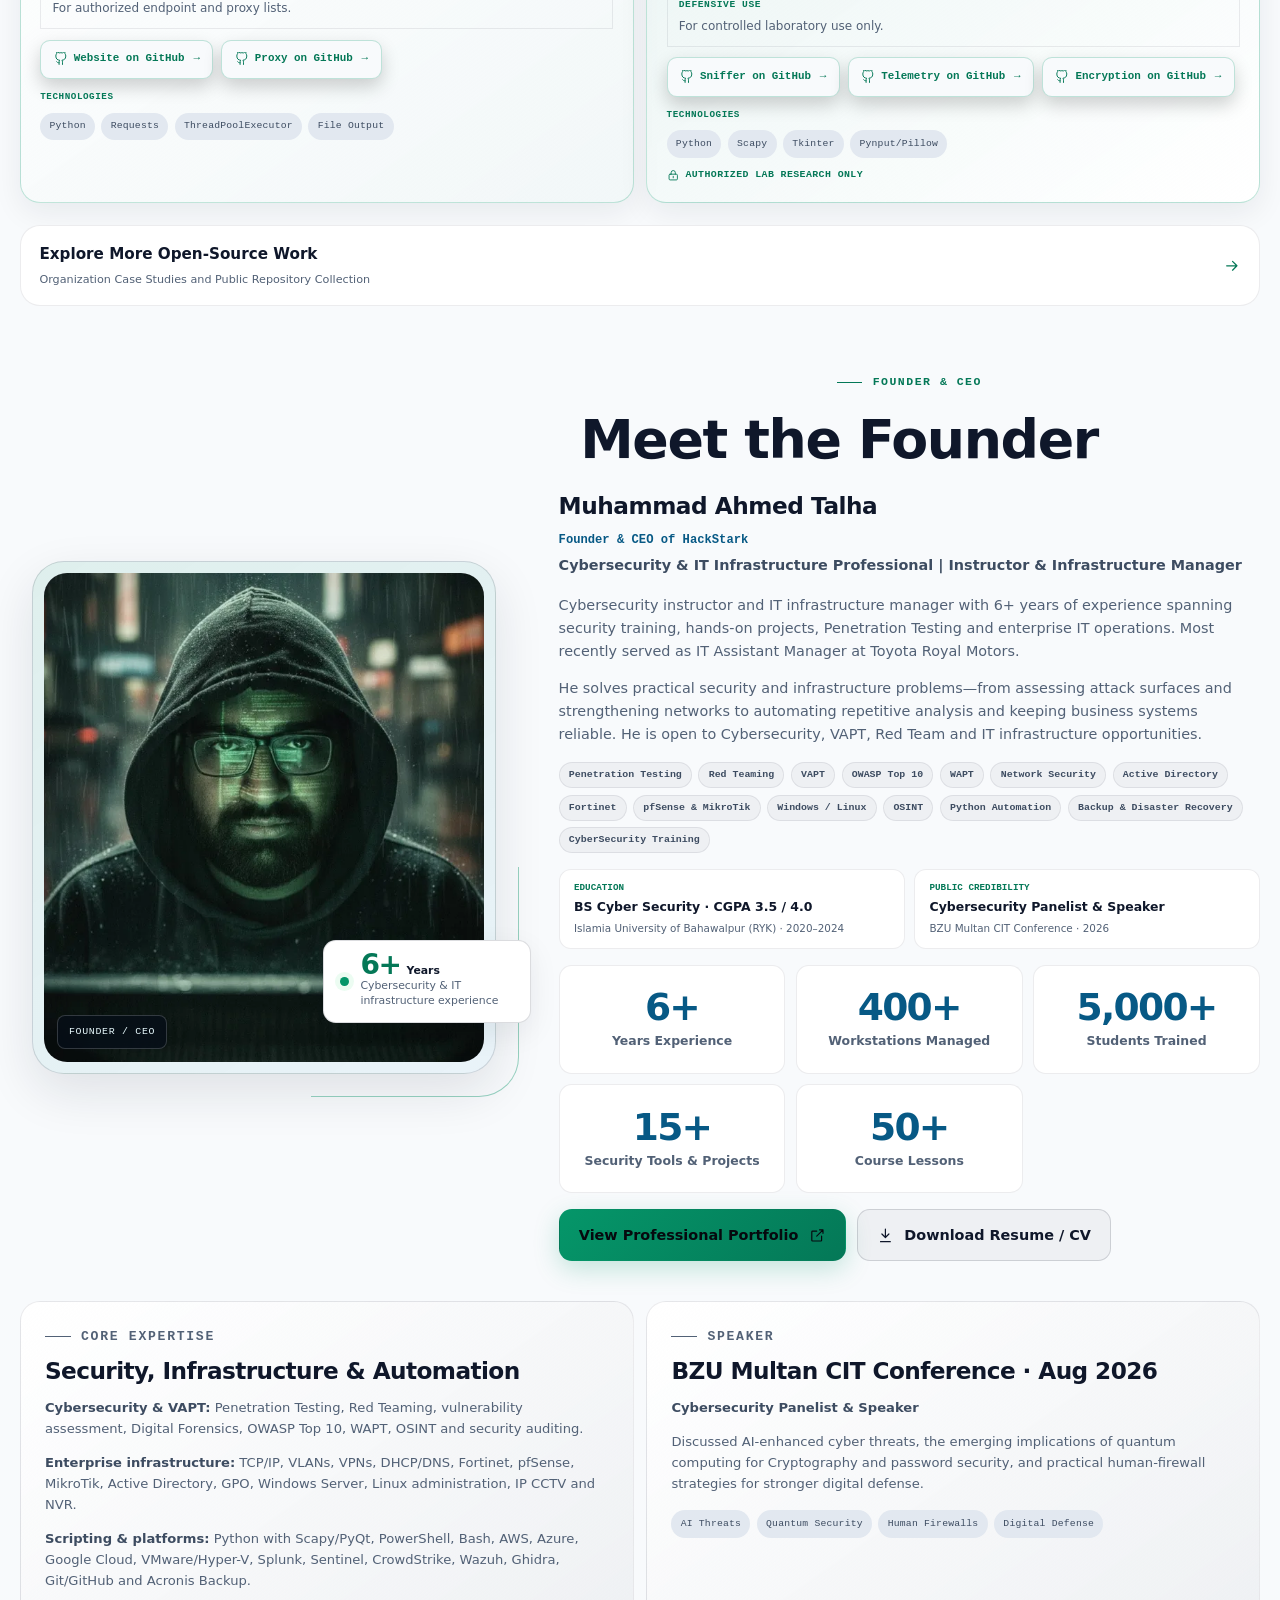
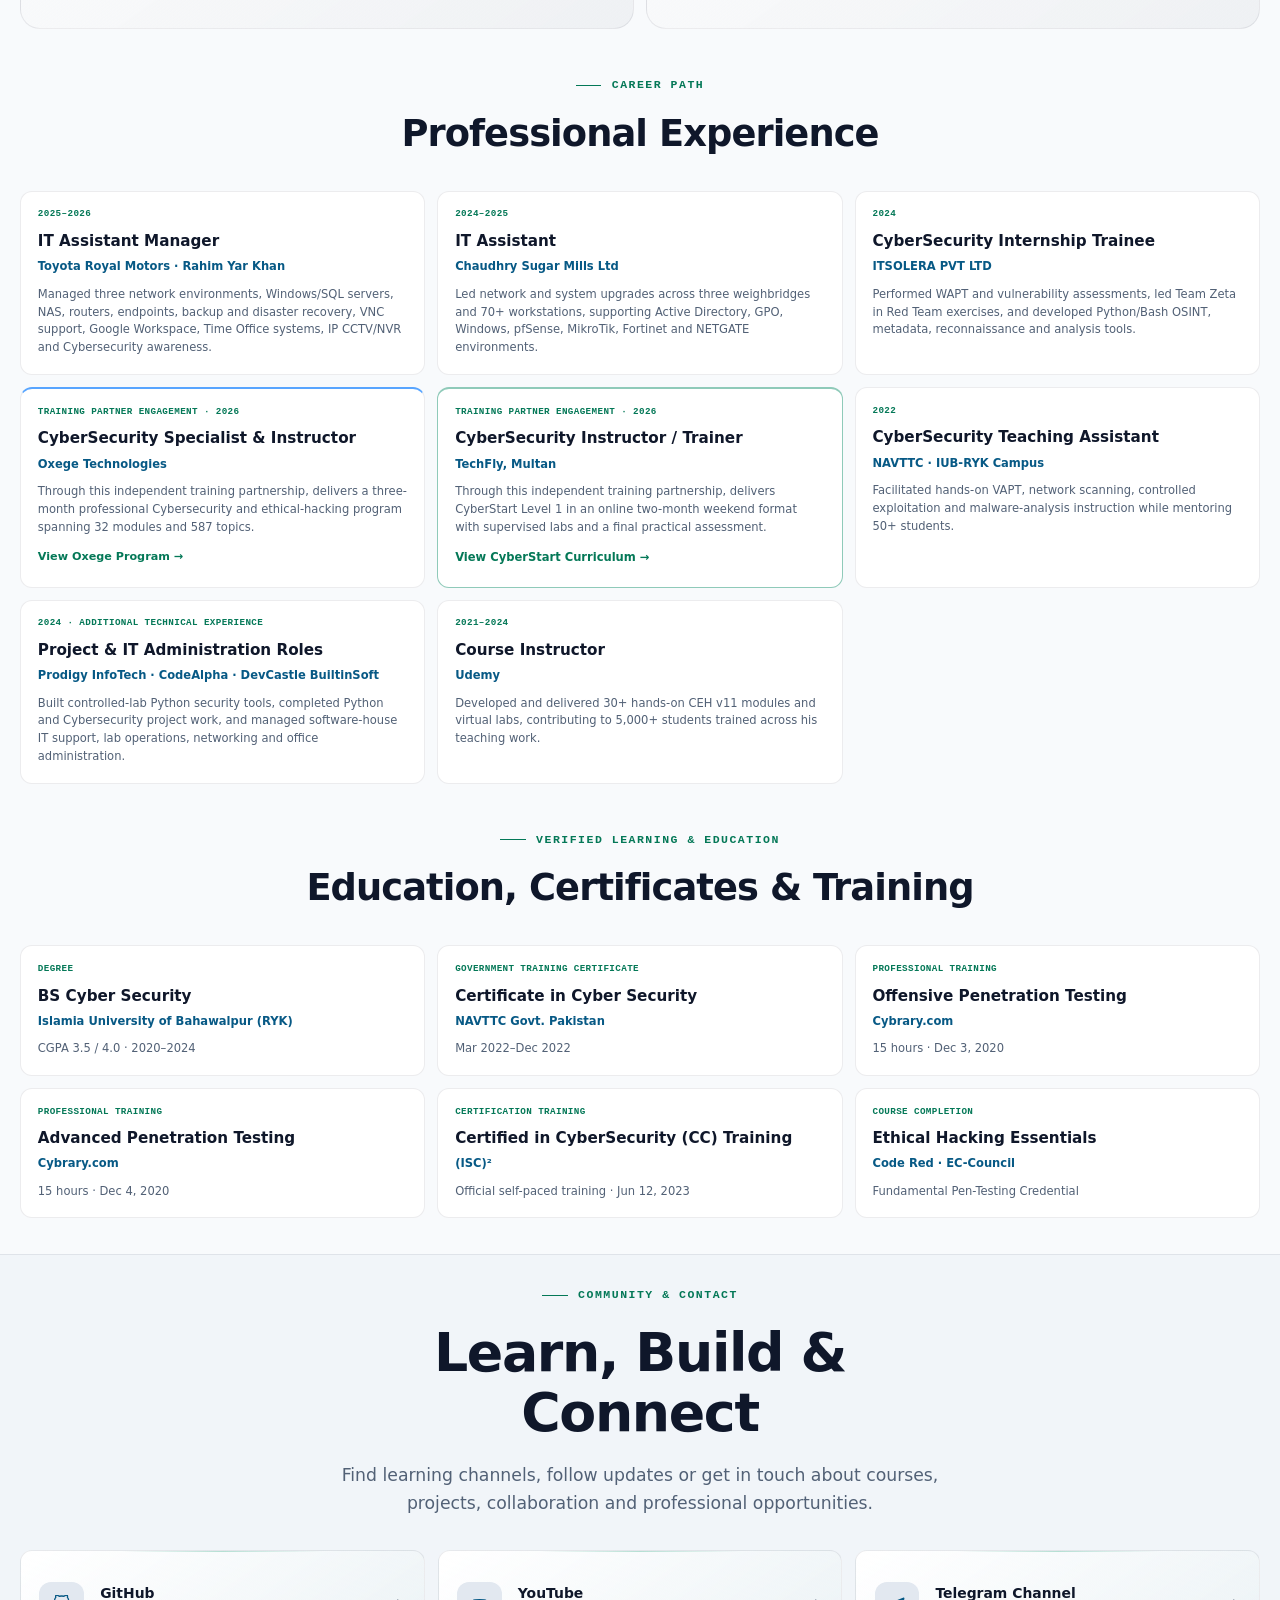
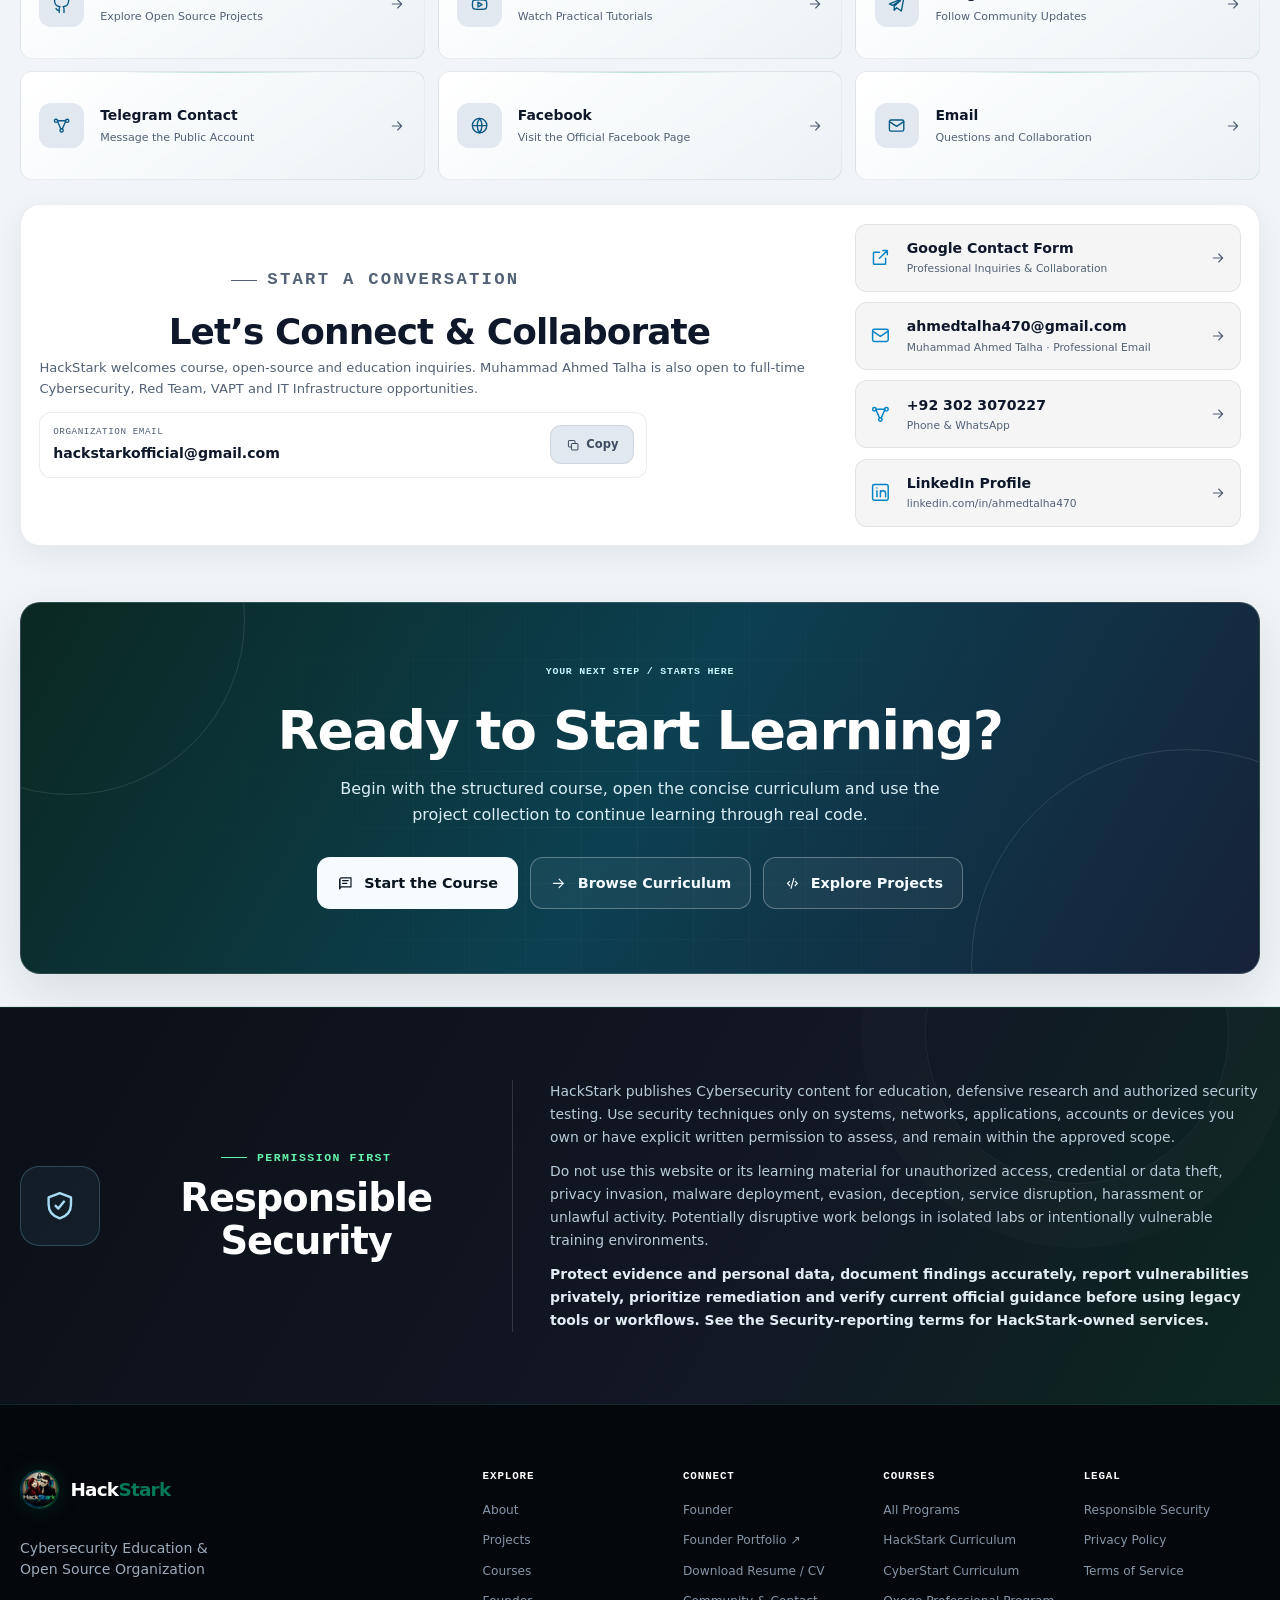
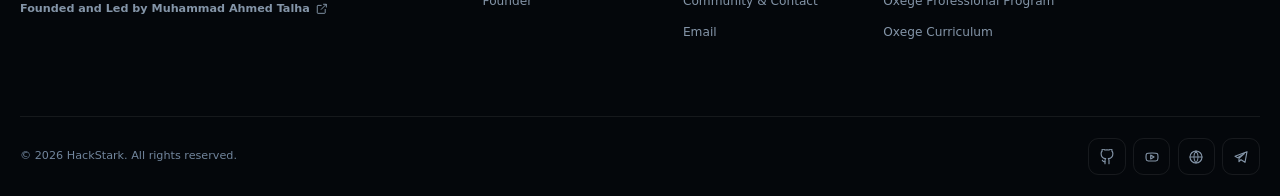
==== commit ad21ef14: "Add files via upload" ====
--- a/index.html
+++ b/index.html
@@ -42,125 +42,204 @@
   <link rel="dns-prefetch" href="//premium-cow-1150.clerk.accounts.dev">
   <link rel="preload" href="https://premium-cow-1150.clerk.accounts.dev/npm/@clerk/ui@1/dist/ui.browser.js" as="script" crossorigin="anonymous" fetchpriority="high">
   <link rel="preload" href="https://premium-cow-1150.clerk.accounts.dev/npm/@clerk/clerk-js@6/dist/clerk.browser.js" as="script" crossorigin="anonymous" fetchpriority="high">
-  <link rel="stylesheet" href="style.css?v=20261005b">
+  <link rel="stylesheet" href="style.css?v=20261008">
   <link rel="stylesheet" href="course.css?v=20261005c">
-  <link rel="stylesheet" href="cyberstart.css?v=20261005">
-  <link rel="stylesheet" href="oxege-course.css?v=20261005">
+  <link rel="stylesheet" href="cyberstart.css?v=20261005c">
+  <link rel="stylesheet" href="oxege-course.css?v=20261005c">
   <link rel="stylesheet" href="jarvis-aichatbot.css?v=20260922">
+  <link rel="stylesheet" href="site-updates.css?v=20261008f">
   <script defer fetchpriority="high" crossorigin="anonymous" src="https://premium-cow-1150.clerk.accounts.dev/npm/@clerk/ui@1/dist/ui.browser.js"></script>
   <script defer fetchpriority="high" crossorigin="anonymous" data-clerk-publishable-key="pk_test_cHJlbWl1bS1jb3ctMTE1MC5jbGVyay5hY2NvdW50cy5kZXYk" src="https://premium-cow-1150.clerk.accounts.dev/npm/@clerk/clerk-js@6/dist/clerk.browser.js"></script>
   <script src="clerk-auth.js?v=20260922g" defer></script>
   <script src="oxege-curriculum-data.js?v=20261004" defer></script>
-  <script src="hackstark-data.js?v=20261005b" defer></script>
+  <script src="hackstark-data.js?v=20261008b" defer></script>
   <script src="script.js?v=20261004" defer></script>
-  <script src="course.js?v=20261005" defer></script>
-  <script src="cyberstart.js?v=20261005" defer></script>
-  <script src="oxege-course.js?v=20261005" defer></script>
-  <script src="whatsapp-enrollment.js?v=20260922" defer></script>
-  <script src="jarvis-aichatbot.js?v=20261005b" defer></script>
+  <script src="site-pages.js?v=20261008e" defer></script>
+  <script src="whatsapp-enrollment.js?v=20261008" defer></script>
+  <script src="jarvis-aichatbot.js?v=20261008e" defer></script>
 
   <script type="application/ld+json">
-  {
-    "@context": "https://schema.org",
-    "@graph": [
-      {
+{
+  "@context": "https://schema.org",
+  "@graph": [
+    {
+      "@type": "Organization",
+      "@id": "https://mahmedtalha.github.io/hackstark/#organization",
+      "name": "HackStark",
+      "url": "https://mahmedtalha.github.io/hackstark/",
+      "email": "hackstarkofficial@gmail.com",
+      "description": "A cybersecurity education and open source organization founded and led by Muhammad Ahmed Talha, focused on practical learning, responsible security research and open source projects.",
+      "founder": {
+        "@id": "https://mahmedtalha.github.io/hackstark/#founder"
+      },
+      "hasCourse": {
+        "@id": "https://mahmedtalha.github.io/hackstark/#ethical-hacking-course"
+      },
+      "sameAs": [
+        "https://github.com/hackstarkofficial",
+        "https://www.youtube.com/@hackstark8829",
+        "https://facebook.com/hackstarkk/",
+        "https://t.me/hackstarkofficial"
+      ]
+    },
+    {
+      "@type": "WebSite",
+      "@id": "https://mahmedtalha.github.io/hackstark/#website",
+      "url": "https://mahmedtalha.github.io/hackstark/",
+      "name": "HackStark",
+      "publisher": {
+        "@id": "https://mahmedtalha.github.io/hackstark/#organization"
+      }
+    },
+    {
+      "@type": "Person",
+      "@id": "https://mahmedtalha.github.io/hackstark/#founder",
+      "name": "Muhammad Ahmed Talha",
+      "jobTitle": "CyberSecurity and IT Infrastructure Professional; Founder and CEO of HackStark",
+      "description": "CyberSecurity instructor and IT infrastructure manager with 6+ years of experience across security training, penetration testing, enterprise operations and open-source security projects.",
+      "email": "ahmedtalha470@gmail.com",
+      "telephone": "+92 302 3070227",
+      "address": {
+        "@type": "PostalAddress",
+        "addressLocality": "Rahim Yar Khan",
+        "addressCountry": "PK"
+      },
+      "url": "https://mahmedtalha.github.io/portfolio/",
+      "image": "https://mahmedtalha.github.io/hackstark/muhammad-ahmed-talha.webp",
+      "worksFor": {
+        "@id": "https://mahmedtalha.github.io/hackstark/#organization"
+      },
+      "alumniOf": {
+        "@type": "CollegeOrUniversity",
+        "name": "Islamia University of Bahawalpur"
+      },
+      "knowsAbout": [
+        "Penetration Testing",
+        "VAPT",
+        "Red Teaming",
+        "Network Security",
+        "Active Directory",
+        "Fortinet",
+        "pfSense",
+        "MikroTik",
+        "Windows Server",
+        "Linux System Administration",
+        "OSINT",
+        "Python Automation"
+      ],
+      "sameAs": [
+        "https://github.com/mahmedtalha",
+        "https://linkedin.com/in/ahmedtalha470"
+      ]
+    },
+    {
+      "@type": "Course",
+      "@id": "https://mahmedtalha.github.io/hackstark/#ethical-hacking-course",
+      "name": "Ethical Hacking Course for Beginners",
+      "description": "A structured beginner course covering Kali Linux lab setup, reconnaissance, vulnerability assessment, systems, networks, web security, wireless security, IoT, cloud computing and cryptography.",
+      "url": "https://mahmedtalha.github.io/hackstark/ethical-hacking-course.html",
+      "educationalLevel": "Beginner",
+      "isAccessibleForFree": false,
+      "inLanguage": [
+        "ur",
+        "hi",
+        "en"
+      ],
+      "hasCourseInstance": {
+        "@type": "CourseInstance",
+        "courseMode": "online, self-paced",
+        "instructor": {
+          "@id": "https://mahmedtalha.github.io/hackstark/#founder"
+        }
+      },
+      "offers": {
+        "@type": "Offer",
+        "priceCurrency": "PKR",
+        "price": "1999"
+      },
+      "provider": {
+        "@id": "https://mahmedtalha.github.io/hackstark/#organization"
+      }
+    },
+    {
+      "@type": "Course",
+      "@id": "https://mahmedtalha.github.io/hackstark/#cyberstart",
+      "name": "CyberStart Level 1",
+      "alternateName": "Cyber Security Engineer Foundation Program",
+      "description": "A 16-lecture online instructor-led cybersecurity foundation program delivered within a two-month weekend format, covering cybersecurity fundamentals, Linux, ethical hacking, network scanning, Fortinet-oriented firewall and network security, cyber defense, supervised practical labs, case studies, career guidance and an integrated practical assessment.",
+      "url": "https://mahmedtalha.github.io/hackstark/cyberstart.html",
+      "educationalLevel": "Foundation",
+      "timeRequired": "PT16H",
+      "inLanguage": [
+        "ur",
+        "hi"
+      ],
+      "provider": {
         "@type": "Organization",
-        "@id": "https://mahmedtalha.github.io/hackstark/#organization",
-        "name": "HackStark",
-        "url": "https://mahmedtalha.github.io/hackstark/",
-        "email": "hackstarkofficial@gmail.com",
-        "description": "A cybersecurity education and open source organization founded and led by Muhammad Ahmed Talha, focused on practical learning, responsible security research and open source projects.",
-        "founder": { "@id": "https://mahmedtalha.github.io/hackstark/#founder" },
-        "hasCourse": { "@id": "https://mahmedtalha.github.io/hackstark/#ethical-hacking-course" },
-        "sameAs": [
-          "https://github.com/hackstarkofficial",
-          "https://www.youtube.com/@hackstark8829",
-          "https://facebook.com/hackstarkk/",
-          "https://t.me/hackstarkofficial"
-        ]
+        "name": "TechFly",
+        "address": {
+          "@type": "PostalAddress",
+          "addressLocality": "Multan",
+          "addressCountry": "PK"
+        }
       },
-      {
-        "@type": "WebSite",
-        "@id": "https://mahmedtalha.github.io/hackstark/#website",
-        "url": "https://mahmedtalha.github.io/hackstark/",
-        "name": "HackStark",
-        "publisher": { "@id": "https://mahmedtalha.github.io/hackstark/#organization" }
+      "hasCourseInstance": {
+        "@type": "CourseInstance",
+        "courseMode": "Online instructor-led weekend training",
+        "instructor": {
+          "@id": "https://mahmedtalha.github.io/hackstark/#founder"
+        }
       },
-      {
-        "@type": "Person",
-        "@id": "https://mahmedtalha.github.io/hackstark/#founder",
-        "name": "Muhammad Ahmed Talha",
-        "jobTitle": "CyberSecurity and IT Infrastructure Professional; Founder and CEO of HackStark",
-        "description": "CyberSecurity instructor and IT infrastructure manager with 6+ years of experience across security training, penetration testing, enterprise operations and open-source security projects.",
-        "email": "ahmedtalha470@gmail.com",
-        "telephone": "+92 302 3070227",
-        "address": { "@type": "PostalAddress", "addressLocality": "Rahim Yar Khan", "addressCountry": "PK" },
-        "url": "https://mahmedtalha.github.io/portfolio/",
-        "image": "https://mahmedtalha.github.io/hackstark/muhammad-ahmed-talha.webp",
-        "worksFor": { "@id": "https://mahmedtalha.github.io/hackstark/#organization" },
-        "alumniOf": { "@type": "CollegeOrUniversity", "name": "Islamia University of Bahawalpur" },
-        "knowsAbout": ["Penetration Testing", "VAPT", "Red Teaming", "Network Security", "Active Directory", "Fortinet", "pfSense", "MikroTik", "Windows Server", "Linux System Administration", "OSINT", "Python Automation"],
-        "sameAs": [
-          "https://github.com/mahmedtalha",
-          "https://linkedin.com/in/ahmedtalha470"
-        ]
+      "offers": {
+        "@type": "Offer",
+        "priceCurrency": "PKR",
+        "price": "9999"
+      }
+    },
+    {
+      "@type": "Course",
+      "@id": "https://mahmedtalha.github.io/hackstark/#oxege-training",
+      "name": "Professional Cybersecurity & Ethical Hacking Program",
+      "alternateName": "CEH v13 / CEH AI-Aligned Curriculum",
+      "description": "An independent three-month professional cybersecurity curriculum aligned with relevant CEH v13 and CEH AI subject areas. It is not official EC-Council courseware or an EC-Council-authorized training program.",
+      "url": "https://mahmedtalha.github.io/hackstark/oxege-training.html",
+      "educationalLevel": "Beginner to professional",
+      "timeRequired": "P3M",
+      "inLanguage": [
+        "ur",
+        "hi"
+      ],
+      "provider": {
+        "@type": "Organization",
+        "name": "Oxege Technologies"
       },
-      {
-        "@type": "Course",
-        "@id": "https://mahmedtalha.github.io/hackstark/#ethical-hacking-course",
-        "name": "Ethical Hacking Course for Beginners",
-        "description": "A structured beginner course covering Kali Linux lab setup, reconnaissance, vulnerability assessment, systems, networks, web security, wireless security, IoT, cloud computing and cryptography.",
-        "url": "https://mahmedtalha.github.io/hackstark/#course-top",
-        "educationalLevel": "Beginner",
-        "isAccessibleForFree": true,
-        "inLanguage": "en",
-        "hasCourseInstance": {
-          "@type": "CourseInstance",
-          "courseMode": "online, self-paced",
-          "instructor": { "@id": "https://mahmedtalha.github.io/hackstark/#founder" }
+      "hasCourseInstance": {
+        "@type": "CourseInstance",
+        "courseMode": [
+          "Online",
+          "Physical classroom in Rahim Yar Khan"
+        ],
+        "location": {
+          "@type": "Place",
+          "name": "Rahim Yar Khan",
+          "address": {
+            "@type": "PostalAddress",
+            "addressLocality": "Rahim Yar Khan",
+            "addressCountry": "PK"
+          }
         },
-        "offers": { "@type": "Offer", "priceCurrency": "PKR", "price": "1999" },
-        "provider": { "@id": "https://mahmedtalha.github.io/hackstark/#organization" }
+        "instructor": {
+          "@id": "https://mahmedtalha.github.io/hackstark/#founder"
+        }
       },
-      {
-        "@type": "Course",
-        "@id": "https://mahmedtalha.github.io/hackstark/#cyberstart",
-        "name": "CyberStart Level 1",
-        "alternateName": "Cyber Security Engineer Foundation Program",
-        "description": "A 16-lecture online instructor-led cybersecurity foundation program delivered within a two-month weekend format, covering cybersecurity fundamentals, Linux, ethical hacking, network scanning, Fortinet-oriented firewall and network security, cyber defense, supervised practical labs, case studies, career guidance and an integrated practical assessment.",
-        "url": "https://mahmedtalha.github.io/hackstark/#cyberstart",
-        "educationalLevel": "Foundation",
-        "timeRequired": "PT16H",
-        "inLanguage": "en",
-        "provider": { "@type": "Organization", "name": "TechFly", "address": { "@type": "PostalAddress", "addressLocality": "Multan", "addressCountry": "PK" } },
-        "hasCourseInstance": {
-          "@type": "CourseInstance",
-          "courseMode": "Online instructor-led weekend training",
-          "instructor": { "@id": "https://mahmedtalha.github.io/hackstark/#founder" }
-        },
-        "offers": { "@type": "Offer", "priceCurrency": "PKR", "price": "9999" }
-      },
-      {
-        "@type": "Course",
-        "@id": "https://mahmedtalha.github.io/hackstark/#oxege-training",
-        "name": "Professional Cybersecurity & Ethical Hacking Program",
-        "alternateName": "CEH v13 / CEH AI-Aligned Curriculum",
-        "description": "An independent three-month professional cybersecurity curriculum aligned with relevant CEH v13 and CEH AI subject areas. It is not official EC-Council courseware or an EC-Council-authorized training program.",
-        "url": "https://mahmedtalha.github.io/hackstark/#oxege-training",
-        "educationalLevel": "Beginner to professional",
-        "timeRequired": "P3M",
-        "inLanguage": "en",
-        "provider": { "@type": "Organization", "name": "Oxege Technologies" },
-        "hasCourseInstance": {
-          "@type": "CourseInstance",
-          "courseMode": ["Online", "Physical classroom in Rahim Yar Khan"],
-          "location": { "@type": "Place", "name": "Rahim Yar Khan", "address": { "@type": "PostalAddress", "addressLocality": "Rahim Yar Khan", "addressCountry": "PK" } },
-          "instructor": { "@id": "https://mahmedtalha.github.io/hackstark/#founder" }
-        },
-        "offers": { "@type": "Offer", "priceCurrency": "PKR", "price": "44999" }
+      "offers": {
+        "@type": "Offer",
+        "priceCurrency": "PKR",
+        "price": "44999"
       }
-    ]
-  }
+    }
+  ]
+}
   </script>
 </head>
 <body>
@@ -358,9 +437,10 @@
               </div>
               <div class="hero-actions">
                 <button class="button button--primary" type="button" data-featured-course-cta>Enroll Now <svg aria-hidden="true"><use href="#icon-arrow"></use></svg></button>
-                <a class="text-link" href="#learn"><svg aria-hidden="true"><use href="#icon-play"></use></svg> Watch Free Preview</a>
+                <a class="text-link" href="ethical-hacking-course.html#learn"><svg aria-hidden="true"><use href="#icon-play"></use></svg> Watch Free Preview</a>
               </div>
             </div>
+            <p class="hero-enrollment-note">Account → payment → receipt → manual approval. <a href="#enrollment-guide">See enrollment steps</a></p>
           </div>
 
           <div class="featured-course__overview">
@@ -369,18 +449,19 @@
               <span>Beginner</span>
             </div>
             <h2 id="featured-course-title">Ethical Hacking Course for Beginners</h2>
+            <p class="featured-course__languages">Taught in Urdu, Hindi &amp; English</p>
             <div class="featured-course__metrics" aria-label="Course highlights">
-              <a href="#curriculum"><svg aria-hidden="true"><use href="#icon-book"></use></svg><strong><span class="stat-number" data-count-up>50+</span><span class="stat-label">Lessons</span></strong></a>
-              <a href="#about-course"><svg aria-hidden="true"><use href="#icon-shield"></use></svg><strong>Beginner Level</strong></a>
-              <a class="featured-course__metric-secondary" href="#curriculum" data-course-filter-link="foundation"><svg aria-hidden="true"><use href="#icon-terminal"></use></svg><strong>Practical Labs</strong></a>
-              <a class="featured-course__metric-secondary" href="#course-tools"><svg aria-hidden="true"><use href="#icon-lock"></use></svg><strong><span class="stat-number" data-count-up>25+</span><span class="stat-label">Tools &amp; Platforms</span></strong></a>
+              <a href="ethical-hacking-course.html#curriculum"><svg aria-hidden="true"><use href="#icon-book"></use></svg><strong><span class="stat-number" data-count-up>50+</span><span class="stat-label">Lessons</span></strong></a>
+              <a href="ethical-hacking-course.html#about-course"><svg aria-hidden="true"><use href="#icon-shield"></use></svg><strong>Beginner Level</strong></a>
+              <a class="featured-course__metric-secondary" href="ethical-hacking-course.html#curriculum" data-course-filter-link="foundation"><svg aria-hidden="true"><use href="#icon-terminal"></use></svg><strong>Practical Labs</strong></a>
+              <a class="featured-course__metric-secondary" href="ethical-hacking-course.html#course-tools"><svg aria-hidden="true"><use href="#icon-lock"></use></svg><strong><span class="stat-number" data-count-up>25+</span><span class="stat-label">Tools &amp; Platforms</span></strong></a>
             </div>
 
             <div class="featured-course__purchase">
               <div class="featured-course__price"><span><b>Start Today</b>Course Access</span><strong>PKR 1,999</strong><strong>₹799 INR</strong><small>USD $7.99</small></div>
               <div class="featured-course__actions">
                 <button class="button button--primary" type="button" data-featured-course-cta>Enroll Now <svg aria-hidden="true"><use href="#icon-arrow"></use></svg></button>
-                <a class="button button--ghost" href="#about-course">Go to Course <svg aria-hidden="true"><use href="#icon-book"></use></svg></a>
+                <a class="button button--ghost" href="ethical-hacking-course.html#about-course">Go to Course <svg aria-hidden="true"><use href="#icon-book"></use></svg></a>
               </div>
               <p class="featured-course__status" data-featured-course-status role="status" aria-live="polite"></p>
             </div>
@@ -391,9 +472,9 @@
             <h3 class="featured-course__method-title">Learn → Practice → Defend</h3>
             <p class="featured-course__method-intro">Start building practical Cybersecurity skills by mastering core concepts &amp; gaining hands-on experience in lab setup, reconnaissance, network analysis, Web Security &amp; defensive controls through guided, authorized practice.</p>
             <ol class="featured-course__steps">
-              <li><a href="#about-course" aria-label="Step 1: Understand the fundamentals"><span class="featured-course__step-number">01</span><strong>Understand the Fundamentals</strong><span>Explore each concept, its purpose, and ethical scope.</span></a></li>
-              <li><a href="#curriculum" data-course-filter-link="foundation" aria-label="Step 2: Practice in guided labs"><span class="featured-course__step-number">02</span><strong>Practice in Guided Labs</strong><span>Validate techniques in a controlled, authorized environment.</span></a></li>
-              <li><a href="#outcomes" aria-label="Step 3: Apply defensive skills"><span class="featured-course__step-number">03</span><strong>Apply Defensive Skills</strong><span>Identify weaknesses and learn how to secure systems.</span></a></li>
+              <li><a href="ethical-hacking-course.html#about-course" aria-label="Step 1: Understand the fundamentals"><span class="featured-course__step-number">01</span><strong>Understand the Fundamentals</strong><span>Explore each concept, its purpose, and ethical scope.</span></a></li>
+              <li><a href="ethical-hacking-course.html#curriculum" data-course-filter-link="foundation" aria-label="Step 2: Practice in guided labs"><span class="featured-course__step-number">02</span><strong>Practice in Guided Labs</strong><span>Validate techniques in a controlled, authorized environment.</span></a></li>
+              <li><a href="ethical-hacking-course.html#outcomes" aria-label="Step 3: Apply defensive skills"><span class="featured-course__step-number">03</span><strong>Apply Defensive Skills</strong><span>Identify weaknesses and learn how to secure systems.</span></a></li>
             </ol>
           </div>
         </section>
@@ -418,10 +499,10 @@
 
         <div class="facts-grid reveal" aria-label="HackStark at a glance">
           <a class="fact-card linked-card" href="#community"><strong>2018</strong><span>Community Roots</span><p>Active in practical security learning since the community’s early profile.</p></a>
-          <a class="fact-card linked-card" href="#about-course"><strong>Beginner</strong><span>Friendly Entry Point</span><p>No previous programming experience is required to begin the learning path.</p></a>
+          <a class="fact-card linked-card" href="ethical-hacking-course.html#about-course"><strong>Beginner</strong><span>Friendly Entry Point</span><p>No previous programming experience is required to begin the learning path.</p></a>
           <a class="fact-card linked-card" href="#responsible-security"><strong>Defensive</strong><span>Practice with Purpose</span><p>Learn systems, test with permission, document findings and strengthen defenses.</p></a>
           <a class="fact-card fact-card--key linked-card" href="#projects"><strong class="stat-number" data-count-up data-total-projects>15+</strong><span>Projects</span><p>Security tools and Open Source projects.</p></a>
-          <a class="fact-card fact-card--key linked-card" href="#curriculum"><strong class="stat-number" data-count-up>50+</strong><span>Course Lessons</span><p>A structured beginner curriculum spanning 25+ tools and platforms.</p></a>
+          <a class="fact-card fact-card--key linked-card" href="ethical-hacking-course.html#curriculum"><strong class="stat-number" data-count-up>50+</strong><span>Course Lessons</span><p>A structured beginner curriculum spanning 25+ tools and platforms.</p></a>
         </div>
 
         <p class="about-practice-summary reveal"><svg aria-hidden="true"><use href="#icon-lock"></use></svg><span><strong>Controlled practice:</strong> isolated labs · authorized assessment · defensive outcomes.</span><a href="#responsible-security">Permission-first principles <svg aria-hidden="true"><use href="#icon-arrow"></use></svg></a></p>
@@ -429,527 +510,1471 @@
     </section>
 
     <!-- Learning Programs -->
-    <section class="section programs-showcase" id="courses" aria-labelledby="courses-heading">
+    <section class="section programs-showcase programs-compact" id="courses" aria-labelledby="courses-heading">
       <div class="container">
-        <div class="section-intro section-intro--center reveal"><p class="eyebrow"><span></span> Learning Programs</p><h2 id="courses-heading">Three Cybersecurity Paths</h2><p>Choose HackStark’s self-paced beginner course or instructor-led partner training with TechFly or Oxege Technologies.</p></div>
+        <div class="section-intro section-intro--center reveal">
+         <p class="eyebrow">
+          <span>
+          </span>
+          Learning Programs
+         </p>
+         <h2 id="courses-heading">
+          Three Cybersecurity Paths
+         </h2>
+         <p>
+          Choose HackStark’s self-paced beginner course or instructor-led partner training with TechFly or Oxege Technologies.
+         </p>
+        </div>
         <div class="program-banner-list">
-          <article class="program-banner reveal">
-            <div class="program-banner__index" aria-hidden="true">01</div>
-            <div class="program-banner__content">
-              <span class="program-banner__type">HackStark · Self-Paced</span>
-              <h3 class="program-banner__title--beginner"><a class="program-banner__course-link" href="#about-course"><span>Ethical Hacking Course</span><span>for Beginners</span></a></h3>
-              <p>Build practical Cybersecurity foundations through self-paced study, with preparation for Internships and Junior-Level Roles.</p>
-              <dl class="program-banner__details">
-                <div><dt>Provider</dt><dd>HackStark</dd></div>
-                <div><dt>Level</dt><dd>Beginner</dd></div>
-                <div><dt>Format</dt><dd>Self-Paced Online</dd></div>
-                <div><dt>Curriculum</dt><dd class="curriculum-metrics curriculum-metrics--two-lines"><span>50+ Lessons</span> <span><span class="curriculum-metrics__separator" aria-hidden="true">·</span>25+ Tools</span></dd></div>
-                <div><dt>Best For</dt><dd><span class="program-banner__career-label"><svg aria-hidden="true"><use href="#icon-shield"></use></svg>Job Ready Course</span><ul class="program-banner__bullets"><li>First-Time Ethical-Hacking Learners</li><li>Preparation for Internships and Junior-Level Roles</li></ul></dd></div>
-                <div><dt>Key Focus</dt><dd><ul class="program-banner__bullets"><li>Ethical Hacking and Linux</li><li>Networks, Web Security and IoT</li></ul></dd></div>
-                <div><dt>Learning Style</dt><dd><ul class="program-banner__bullets"><li>Independent Lessons</li><li>Practical Demonstrations</li></ul></dd></div>
-              </dl>
-            </div>
-            <div class="program-banner__price" aria-label="Ethical Hacking Course pricing"><small>Course Fee · 60% Off</small><span><del>PKR 4,999</del><strong>PKR 1,999</strong></span><em aria-label="Approximate international prices"><span>USD <b>$7.99</b></span><span>INR <b>₹799</b></span></em></div>
-            <div class="program-banner__actions"><a class="button button--primary" href="#curriculum" data-course-filter-link="all">View Curriculum <svg aria-hidden="true"><use href="#icon-arrow"></use></svg></a><a class="button button--ghost program-contact" href="https://wa.me/923023070227?text=Hello%2C%20I%20would%20like%20more%20information%20about%20the%20HackStark%20Ethical%20Hacking%20Course.%20Please%20share%20the%20curriculum%2C%20fees%2C%20schedule%2C%20and%20enrollment%20details." target="_blank" rel="noopener noreferrer" aria-label="Ask on WhatsApp about the HackStark Ethical Hacking Course"><svg class="whatsapp-icon" aria-hidden="true"><use href="#icon-whatsapp"></use></svg><span>WhatsApp</span></a></div>
-          </article>
-          <article class="program-banner program-banner--training reveal">
-            <div class="program-banner__index" aria-hidden="true">02</div>
-            <div class="program-banner__content">
-              <span class="program-banner__type">Training Partner · TechFly · Online Weekend</span>
-              <h3><a class="program-banner__course-link" href="#cyberstart">CyberStart Level 1</a></h3>
-              <p>A guided Cyber Security Engineer foundation track with supervised labs, case studies and a final practical assessment.</p>
-              <dl class="program-banner__details">
-                <div><dt>Training Partner</dt><dd>TechFly, Multan</dd></div>
-                <div><dt>Level</dt><dd>Beginner to Intermediate</dd></div>
-                <div><dt>Format</dt><dd>Online Instructor-Led Weekend Training</dd></div>
-                <div><dt>Curriculum</dt><dd class="curriculum-metrics"><span>16 Lectures</span> <span><span class="curriculum-metrics__separator" aria-hidden="true">·</span>16 Hours</span> <span><span class="curriculum-metrics__separator" aria-hidden="true">·</span>51 Topics</span></dd></div>
-                <div><dt>Schedule</dt><dd><ul class="program-banner__bullets"><li>2 Months · Friday–Sunday</li><li>7:00–8:30 PM PKT</li></ul></dd></div>
-                <div><dt>Best For</dt><dd><span class="program-banner__career-label"><svg aria-hidden="true"><use href="#icon-shield"></use></svg>Job Ready Course</span><ul class="program-banner__bullets"><li>Guided Fundamentals</li><li>Supervised Labs</li></ul></dd></div>
-                <div><dt>Key Focus</dt><dd><ul class="program-banner__bullets"><li>Red Team and Blue Team</li><li>Fortinet and Cyber Defense</li></ul></dd></div>
-                <div><dt>Learning Style</dt><dd><ul class="program-banner__bullets"><li>Instructor-Led Lessons</li><li>Supervised Labs and Case Studies</li></ul></dd></div>
-              </dl>
-            </div>
-            <div class="program-banner__price" aria-label="CyberStart Level 1 pricing"><small>Program Fee · 60% Off</small><span><del>PKR 24,999</del><strong>PKR 9,999</strong></span><em aria-label="Approximate international prices"><span>USD <del>$89.99</del> <b>$35.99</b></span><span>INR <del>₹8,999</del> <b>₹3,499</b></span></em></div>
-            <div class="program-banner__actions"><a class="button button--primary" href="#cyberstart-curriculum">View Curriculum <svg aria-hidden="true"><use href="#icon-arrow"></use></svg></a><a class="button button--ghost program-contact" href="https://wa.me/923023070227?text=Hello%2C%20I%20would%20like%20more%20information%20about%20the%20TechFly%20CyberStart%20Level%201%20course.%20Please%20share%20the%20curriculum%2C%20fees%2C%20weekend%20schedule%2C%20and%20enrollment%20details." target="_blank" rel="noopener noreferrer" aria-label="Ask on WhatsApp about TechFly CyberStart Level 1"><svg class="whatsapp-icon" aria-hidden="true"><use href="#icon-whatsapp"></use></svg><span>WhatsApp</span></a></div>
-          </article>
-          <article class="program-banner program-banner--professional reveal">
-            <div class="program-banner__index" aria-hidden="true">03</div>
-            <div class="program-banner__content">
-              <span class="program-banner__type">Training Partner · Oxege Technologies</span>
-              <h3><a class="program-banner__course-link" href="#oxege-training">Professional Cybersecurity &amp; Ethical Hacking Program</a></h3>
-              <p>A comprehensive three-month path connecting Ethical Hacking with enterprise defense and career-focused practice.</p>
-              <dl class="program-banner__details">
-                <div><dt>Training Partner</dt><dd>Oxege Technologies, RYK</dd></div>
-                <div><dt>Level</dt><dd>Foundation to Professional</dd></div>
-                <div><dt>Format</dt><dd>Online + Physical in Rahim Yar Khan</dd></div>
-                <div><dt>Curriculum</dt><dd class="curriculum-metrics curriculum-metrics--two-lines"><span>32 Modules</span> <span><span class="curriculum-metrics__separator" aria-hidden="true">·</span>587 Topics</span></dd></div>
-                <div><dt>Best For</dt><dd><span class="program-banner__career-label"><svg aria-hidden="true"><use href="#icon-shield"></use></svg>Job Ready Course</span><ul class="program-banner__bullets"><li>Career-Focused Learning</li><li>Comprehensive Training</li></ul></dd></div>
-                <div><dt>Key Focus</dt><dd><ul class="program-banner__bullets"><li>CEH-Aligned Core</li><li>SOC, DFIR, Cloud and AI</li></ul></dd></div>
-                <div><dt>Learning Style</dt><dd><ul class="program-banner__bullets"><li>Instructor-Led Training</li><li>Practical Labs and Capstone Projects</li></ul></dd></div>
-              </dl>
-            </div>
-            <div class="program-banner__price" aria-label="Oxege professional program pricing"><small>Program Fee · 50% Off</small><span><del>PKR 89,999</del><strong>PKR 44,999</strong></span><em aria-label="Approximate international prices"><span>USD <del>$319</del> <b>$159</b></span><span>INR <del>₹30,999</del> <b>₹15,499</b></span></em></div>
-            <div class="program-banner__actions"><a class="button button--primary" href="#oxege-curriculum">View Curriculum <svg aria-hidden="true"><use href="#icon-arrow"></use></svg></a><a class="button button--ghost program-contact" href="https://wa.me/923023070227?text=Hello%2C%20I%20would%20like%20more%20information%20about%20the%20Oxege%20Professional%20Cybersecurity%20and%20Ethical%20Hacking%20Program.%20Please%20share%20the%20curriculum%2C%20fees%2C%20class%20schedule%2C%20and%20enrollment%20details." target="_blank" rel="noopener noreferrer" aria-label="Ask on WhatsApp about the Oxege Professional Cybersecurity Program"><svg class="whatsapp-icon" aria-hidden="true"><use href="#icon-whatsapp"></use></svg><span>WhatsApp</span></a></div>
-          </article>
+         <article class="program-banner reveal">
+          <div aria-hidden="true" class="program-banner__index">
+           01
+          </div>
+          <div class="program-banner__content">
+           <span class="program-banner__type">
+            HackStark · Self-Paced
+           </span>
+           <h3 class="program-banner__title--beginner">
+            <a class="program-banner__course-link" href="#about-course">
+             <span>
+              Ethical Hacking Course
+             </span>
+             <span>
+              for Beginners
+             </span>
+            </a>
+           </h3>
+           <p>
+            Build practical Cybersecurity foundations through self-paced study, with preparation for Internships and Junior-Level Roles.
+           </p>
+           <dl class="program-banner__details">
+            <div>
+             <dt>
+              Provider
+             </dt>
+             <dd>
+              HackStark
+             </dd>
+            </div>
+            <div>
+             <dt>
+              Languages
+             </dt>
+             <dd>
+              Urdu, Hindi &amp; English
+             </dd>
+            </div>
+            <div>
+             <dt>
+              Level
+             </dt>
+             <dd>
+              Beginner
+             </dd>
+            </div>
+            <div>
+             <dt>
+              Format
+             </dt>
+             <dd>
+              Self-Paced Online
+             </dd>
+            </div>
+            <div>
+             <dt>
+              Curriculum
+             </dt>
+             <dd class="curriculum-metrics curriculum-metrics--two-lines">
+              <span>
+               50+ Lessons
+              </span>
+              <span>
+               <span aria-hidden="true" class="curriculum-metrics__separator">
+                ·
+               </span>
+               25+ Tools
+              </span>
+             </dd>
+            </div>
+            <div>
+             <dt>
+              Best For
+             </dt>
+             <dd>
+              <span class="program-banner__career-label">
+               <svg aria-hidden="true">
+                <use href="#icon-shield">
+                </use>
+               </svg>
+               Job Ready Course
+              </span>
+              <ul class="program-banner__bullets">
+               <li>
+                First-Time Ethical-Hacking Learners
+               </li>
+               <li>
+                Preparation for Internships and Junior-Level Roles
+               </li>
+              </ul>
+             </dd>
+            </div>
+            <div>
+             <dt>
+              Key Focus
+             </dt>
+             <dd>
+              <ul class="program-banner__bullets">
+               <li>
+                Ethical Hacking and Linux
+               </li>
+               <li>
+                Networks, Web Security and IoT
+               </li>
+              </ul>
+             </dd>
+            </div>
+            <div>
+             <dt>
+              Learning Style
+             </dt>
+             <dd>
+              <ul class="program-banner__bullets">
+               <li>
+                Independent Lessons
+               </li>
+               <li>
+                Practical Demonstrations
+               </li>
+              </ul>
+             </dd>
+            </div>
+           </dl>
+          </div>
+          <div aria-label="Ethical Hacking Course pricing" class="program-banner__price">
+           <small>
+            Course Fee · 60% Off
+           </small>
+           <span>
+            <del>
+             PKR 4,999
+            </del>
+            <strong>
+             PKR 1,999
+            </strong>
+           </span>
+           <em aria-label="Approximate international prices">
+            <span>
+             USD
+             <b>
+              $7.99
+             </b>
+            </span>
+            <span>
+             INR
+             <b>
+              ₹799
+             </b>
+            </span>
+           </em>
+          </div>
+          <div class="program-banner__actions">
+           <a class="button button--primary program-course" href="ethical-hacking-course.html">
+            View Course
+            <svg aria-hidden="true">
+             <use href="#icon-arrow">
+             </use>
+            </svg>
+           </a>
+           <a class="button button--ghost program-curriculum" data-course-filter-link="all" href="ethical-hacking-course.html#curriculum">
+            View Curriculum
+            <svg aria-hidden="true">
+             <use href="#icon-arrow">
+             </use>
+            </svg>
+           </a>
+           <a aria-label="Ask on WhatsApp about the HackStark Ethical Hacking Course" class="button button--ghost program-contact" href="https://wa.me/923023070227?text=Hello%2C%20I%20would%20like%20more%20information%20about%20the%20HackStark%20Ethical%20Hacking%20Course.%20Please%20share%20the%20curriculum%2C%20fees%2C%20schedule%2C%20and%20enrollment%20details." rel="noopener noreferrer" target="_blank">
+            <svg aria-hidden="true" class="whatsapp-icon">
+             <use href="#icon-whatsapp">
+             </use>
+            </svg>
+            <span>
+             Contact on WhatsApp
+            </span>
+           </a>
+          </div>
+         </article>
+         <article class="program-banner program-banner--training reveal">
+          <div aria-hidden="true" class="program-banner__index">
+           02
+          </div>
+          <div class="program-banner__content">
+           <span class="program-banner__type">
+            Training Partner · TechFly · Online Weekend
+           </span>
+           <h3>
+            <a class="program-banner__course-link" href="#cyberstart">
+             CyberStart Level 1
+            </a>
+           </h3>
+           <p>
+            A guided Cyber Security Engineer foundation track with supervised labs, case studies and a final practical assessment.
+           </p>
+           <dl class="program-banner__details">
+            <div>
+             <dt>
+              Training Partner
+             </dt>
+             <dd>
+              TechFly, Multan
+             </dd>
+            </div>
+            <div>
+             <dt>
+              Languages
+             </dt>
+             <dd>
+              Urdu &amp; Hindi
+             </dd>
+            </div>
+            <div>
+             <dt>
+              Level
+             </dt>
+             <dd>
+              Beginner to Intermediate
+             </dd>
+            </div>
+            <div>
+             <dt>
+              Format
+             </dt>
+             <dd>
+              Online Instructor-Led Weekend Training
+             </dd>
+            </div>
+            <div>
+             <dt>
+              Curriculum
+             </dt>
+             <dd class="curriculum-metrics">
+              <span>
+               16 Lectures
+              </span>
+              <span>
+               <span aria-hidden="true" class="curriculum-metrics__separator">
+                ·
+               </span>
+               16 Hours
+              </span>
+              <span>
+               <span aria-hidden="true" class="curriculum-metrics__separator">
+                ·
+               </span>
+               51 Topics
+              </span>
+             </dd>
+            </div>
+            <div>
+             <dt>
+              Schedule
+             </dt>
+             <dd>
+              <ul class="program-banner__bullets">
+               <li>
+                2 Months · Friday–Sunday
+               </li>
+               <li>
+                7:00–8:30 PM PKT
+               </li>
+              </ul>
+             </dd>
+            </div>
+            <div>
+             <dt>
+              Best For
+             </dt>
+             <dd>
+              <span class="program-banner__career-label">
+               <svg aria-hidden="true">
+                <use href="#icon-shield">
+                </use>
+               </svg>
+               Job Ready Course
+              </span>
+              <ul class="program-banner__bullets">
+               <li>
+                Guided Fundamentals
+               </li>
+               <li>
+                Supervised Labs
+               </li>
+              </ul>
+             </dd>
+            </div>
+            <div>
+             <dt>
+              Key Focus
+             </dt>
+             <dd>
+              <ul class="program-banner__bullets">
+               <li>
+                Red Team and Blue Team
+               </li>
+               <li>
+                Fortinet and Cyber Defense
+               </li>
+              </ul>
+             </dd>
+            </div>
+            <div>
+             <dt>
+              Learning Style
+             </dt>
+             <dd>
+              <ul class="program-banner__bullets">
+               <li>
+                Instructor-Led Lessons
+               </li>
+               <li>
+                Supervised Labs and Case Studies
+               </li>
+              </ul>
+             </dd>
+            </div>
+           </dl>
+          </div>
+          <div aria-label="CyberStart Level 1 pricing" class="program-banner__price">
+           <small>
+            Program Fee · 60% Off
+           </small>
+           <span>
+            <del>
+             PKR 24,999
+            </del>
+            <strong>
+             PKR 9,999
+            </strong>
+           </span>
+           <em aria-label="Approximate international prices">
+            <span>
+             USD
+             <del>
+              $89.99
+             </del>
+             <b>
+              $35.99
+             </b>
+            </span>
+            <span>
+             INR
+             <del>
+              ₹8,999
+             </del>
+             <b>
+              ₹3,499
+             </b>
+            </span>
+           </em>
+          </div>
+          <div class="program-banner__actions">
+           <a class="button button--primary program-course" href="cyberstart.html">
+            View Course
+            <svg aria-hidden="true">
+             <use href="#icon-arrow">
+             </use>
+            </svg>
+           </a>
+           <a class="button button--ghost program-curriculum" href="cyberstart.html#cyberstart-curriculum">
+            View Curriculum
+            <svg aria-hidden="true">
+             <use href="#icon-arrow">
+             </use>
+            </svg>
+           </a>
+           <a aria-label="Ask on WhatsApp about TechFly CyberStart Level 1" class="button button--ghost program-contact" href="https://wa.me/923023070227?text=Hello%2C%20I%20would%20like%20more%20information%20about%20the%20TechFly%20CyberStart%20Level%201%20course.%20Please%20share%20the%20curriculum%2C%20fees%2C%20weekend%20schedule%2C%20and%20enrollment%20details." rel="noopener noreferrer" target="_blank">
+            <svg aria-hidden="true" class="whatsapp-icon">
+             <use href="#icon-whatsapp">
+             </use>
+            </svg>
+            <span>
+             Contact on WhatsApp
+            </span>
+           </a>
+          </div>
+         </article>
+         <article class="program-banner program-banner--professional reveal">
+          <div aria-hidden="true" class="program-banner__index">
+           03
+          </div>
+          <div class="program-banner__content">
+           <span class="program-banner__type">
+            Training Partner · Oxege Technologies
+           </span>
+           <h3>
+            <a class="program-banner__course-link" href="#oxege-training">
+             Professional Cybersecurity &amp; Ethical Hacking Program
+            </a>
+           </h3>
+           <p>
+            A comprehensive three-month path connecting Ethical Hacking with enterprise defense and career-focused practice.
+           </p>
+           <dl class="program-banner__details">
+            <div>
+             <dt>
+              Training Partner
+             </dt>
+             <dd>
+              Oxege Technologies, RYK
+             </dd>
+            </div>
+            <div>
+             <dt>
+              Languages
+             </dt>
+             <dd>
+              Urdu &amp; Hindi
+             </dd>
+            </div>
+            <div>
+             <dt>
+              Level
+             </dt>
+             <dd>
+              Foundation to Professional
+             </dd>
+            </div>
+            <div>
+             <dt>
+              Format
+             </dt>
+             <dd>
+              Online + Physical in Rahim Yar Khan
+             </dd>
+            </div>
+            <div>
+             <dt>
+              Curriculum
+             </dt>
+             <dd class="curriculum-metrics curriculum-metrics--two-lines">
+              <span>
+               32 Modules
+              </span>
+              <span>
+               <span aria-hidden="true" class="curriculum-metrics__separator">
+                ·
+               </span>
+               587 Topics
+              </span>
+             </dd>
+            </div>
+            <div>
+             <dt>
+              Best For
+             </dt>
+             <dd>
+              <span class="program-banner__career-label">
+               <svg aria-hidden="true">
+                <use href="#icon-shield">
+                </use>
+               </svg>
+               Job Ready Course
+              </span>
+              <ul class="program-banner__bullets">
+               <li>
+                Career-Focused Learning
+               </li>
+               <li>
+                Comprehensive Training
+               </li>
+              </ul>
+             </dd>
+            </div>
+            <div>
+             <dt>
+              Key Focus
+             </dt>
+             <dd>
+              <ul class="program-banner__bullets">
+               <li>
+                CEH-Aligned Core
+               </li>
+               <li>
+                SOC, DFIR, Cloud and AI
+               </li>
+              </ul>
+             </dd>
+            </div>
+            <div>
+             <dt>
+              Learning Style
+             </dt>
+             <dd>
+              <ul class="program-banner__bullets">
+               <li>
+                Instructor-Led Training
+               </li>
+               <li>
+                Practical Labs and Capstone Projects
+               </li>
+              </ul>
+             </dd>
+            </div>
+           </dl>
+          </div>
+          <div aria-label="Oxege professional program pricing" class="program-banner__price">
+           <small>
+            Program Fee · 50% Off
+           </small>
+           <span>
+            <del>
+             PKR 89,999
+            </del>
+            <strong>
+             PKR 44,999
+            </strong>
+           </span>
+           <em aria-label="Approximate international prices">
+            <span>
+             USD
+             <del>
+              $319
+             </del>
+             <b>
+              $159
+             </b>
+            </span>
+            <span>
+             INR
+             <del>
+              ₹30,999
+             </del>
+             <b>
+              ₹15,499
+             </b>
+            </span>
+           </em>
+          </div>
+          <div class="program-banner__actions">
+           <a class="button button--primary program-course" href="oxege-training.html">
+            View Course
+            <svg aria-hidden="true">
+             <use href="#icon-arrow">
+             </use>
+            </svg>
+           </a>
+           <a class="button button--ghost program-curriculum" href="oxege-training.html#oxege-curriculum">
+            View Curriculum
+            <svg aria-hidden="true">
+             <use href="#icon-arrow">
+             </use>
+            </svg>
+           </a>
+           <a aria-label="Ask on WhatsApp about the Oxege Professional Cybersecurity Program" class="button button--ghost program-contact" href="https://wa.me/923023070227?text=Hello%2C%20I%20would%20like%20more%20information%20about%20the%20Oxege%20Professional%20Cybersecurity%20and%20Ethical%20Hacking%20Program.%20Please%20share%20the%20curriculum%2C%20fees%2C%20class%20schedule%2C%20and%20enrollment%20details." rel="noopener noreferrer" target="_blank">
+            <svg aria-hidden="true" class="whatsapp-icon">
+             <use href="#icon-whatsapp">
+             </use>
+            </svg>
+            <span>
+             Contact on WhatsApp
+            </span>
+           </a>
+          </div>
+         </article>
         </div>
       </div>
     </section>
 
-    <!-- Course Section -->
-    <div class="course-academy" id="course-top">
-      <nav class="course-subnav" aria-label="Ethical Hacking course navigation">
-        <div class="container"><a href="#about-course">Overview</a><a href="#learn">Free Previews</a><a href="#course-tools">25+ Tools</a><a href="#outcomes">Outcomes</a><a href="#curriculum">Curriculum</a><a href="#faq">FAQ</a></div>
-      </nav>
-
-      <section class="section course-home-section course-overview" id="about-course" aria-labelledby="about-course-heading">
-        <div class="container course-overview__grid">
-          <div><span class="curriculum-sequence">Course 01 of 03</span><p class="eyebrow"><span></span> Beginner Course</p><h2 id="about-course-heading">A Structured Path Into Cybersecurity.</h2></div>
+    <section aria-labelledby="course-enrollment-rows-heading" class="section programs-showcase homepage-enrollments" id="course-enrollment-rows">
+     <div class="container">
+      <div class="section-intro section-intro--center reveal">
+       <p class="eyebrow">
+        <span>
+        </span>
+        Course Fees &amp; Access
+       </p>
+       <h2 id="course-enrollment-rows-heading">
+        Course Enrollment
+       </h2>
+      </div>
+      <div class="course-enrollment" data-nav-section="" id="enroll">
+       <div class="course-enrollment__media">
+        <img alt="Ethical Hacking Course for Beginners preview" decoding="async" height="360" loading="lazy" src="https://i.ytimg.com/vi/YnGy6A-ZPtE/hqdefault.jpg" width="480"/>
+        <a href="https://www.youtube.com/watch?v=YnGy6A-ZPtE" rel="noopener noreferrer" target="_blank">
+         <svg aria-hidden="true">
+          <use href="#icon-play">
+          </use>
+         </svg>
+         Watch Introduction
+         <span>
+          Free Preview
+         </span>
+        </a>
+       </div>
+       <div class="course-enrollment__content">
+        <p class="eyebrow">
+         <span>
+         </span>
+         Manual enrollment
+        </p>
+        <h3>
+         <a class="course-enrollment__title-link" href="ethical-hacking-course.html#about-course">
+          Ethical Hacking Course for Beginners
+         </a>
+        </h3>
+        <p>
+         Learn with 50+ self-paced lessons from Muhammad Ahmed Talha. Published previews remain free; complete course enrollment is verified manually.
+        </p>
+        <ul class="course-enrollment__highlights">
+         <li>
+          Beginner Level
+         </li>
+         <li>
+          <strong class="stat-number stat-number--compact" data-count-up="">
+           50+
+          </strong>
+          <span>
+           Lessons
+          </span>
+         </li>
+         <li>
+          <strong class="stat-number stat-number--compact" data-count-up="">
+           25+
+          </strong>
+          <span>
+           Tools &amp; Platforms
+          </span>
+         </li>
+         <li>
+          Self-Paced Access
+         </li>
+         <li>
+          Manual Payment Verification
+         </li>
+        </ul>
+        <dl aria-label="Course purchase details" class="course-purchase-details">
+         <div>
+          <dt>
+           Teaching Languages
+          </dt>
+          <dd>
+           Urdu, Hindi &amp; English
+          </dd>
+         </div>
+         <div>
+          <dt>
+           What is Included
+          </dt>
+          <dd>
+           50+ self-paced lessons, practical demonstrations and curriculum resources.
+          </dd>
+         </div>
+         <div>
+          <dt>
+           Access Activation
+          </dt>
+          <dd>
+           Access begins after HackStark verifies your payment and confirms approval.
+          </dd>
+         </div>
+         <div>
+          <dt>
+           Certification
+          </dt>
+          <dd>
+           Independent HackStark education; this course does not award EC-Council certification.
+          </dd>
+         </div>
+         <div>
+          <dt>
+           Refunds &amp; Cancellations
+          </dt>
+          <dd>
+           Confirm eligibility with HackStark before paying; no automatic refund is promised.
+          </dd>
+         </div>
+        </dl>
+       </div>
+       <div class="course-enrollment__purchase">
+        <span>
+         Course Fee
+        </span>
+        <div aria-label="Course pricing in Pakistani rupees, Indian rupees and US dollars" class="course-price-pairs">
+         <div>
+          <small>
+           PKR
+          </small>
+          <del>
+           PKR 4,999
+          </del>
+          <strong>
+           PKR 1,999
+          </strong>
+         </div>
+         <div class="course-price-inr">
+          <small>
+           INR
+          </small>
+          <strong>
+           ₹799 INR
+          </strong>
+         </div>
+         <div>
+          <small>
+           USD
+          </small>
+          <del>
+           USD $20
+          </del>
+          <strong>
+           USD $7.99
+          </strong>
+         </div>
+        </div>
+        <span class="course-discount">
+         60% Off PKR / USD Pricing
+        </span>
+        <p class="course-payment-methods">
+         International: PayPal, Binance Pay, USDT, BTC &amp; other crypto by arrangement.
+         <a href="#enrollment-guide">
+          Confirm payment details first.
+         </a>
+        </p>
+        <div class="course-enrollment__actions">
+         <a class="button button--primary" href="ethical-hacking-course.html">
+          View Course
+         </a>
+         <a class="button button--ghost" href="ethical-hacking-course.html#curriculum">
+          View Curriculum
+         </a>
+         <button class="button button--primary" data-course-enroll="" type="button">
+          <svg aria-hidden="true">
+           <use href="#icon-phone">
+           </use>
+          </svg>
+          Enroll Now
+         </button>
+         <a aria-label="Contact HackStark on WhatsApp at +92 302 3070227 for course enrollment" class="button button--ghost enrollment-whatsapp" href="https://wa.me/923023070227?text=Assalam%20o%20Alaikum.%20I%20need%20help%20purchasing%20the%20HackStark%20Ethical%20Hacking%20Course." rel="noopener noreferrer" target="_blank">
+          <svg aria-hidden="true" class="whatsapp-icon">
+           <use href="#icon-whatsapp">
+           </use>
+          </svg>
+          WhatsApp
+         </a>
+        </div>
+        <small>
+         Create an account or sign in. Access starts after manual payment approval.
+        </small>
+        <p aria-live="polite" data-enrollment-status="" role="status">
+        </p>
+       </div>
+      </div>
+      <div class="course-enrollment course-enrollment--techfly" id="enroll-techfly">
+       <div class="course-enrollment__media course-enrollment__media--poster">
+        <img alt="TechFly Cyber Security Engineer online weekend scholarship program poster" decoding="async" height="1536" loading="lazy" src="techfly-cyber-security-engineer-poster.jpg" width="1024"/>
+        <a href="techfly-cyber-security-engineer-poster.jpg" rel="noopener noreferrer" target="_blank">
+         <svg aria-hidden="true">
+          <use href="#icon-eye">
+          </use>
+         </svg>
+         View Program Poster
+         <span>
+          TechFly
+         </span>
+        </a>
+       </div>
+       <div class="course-enrollment__content">
+        <p class="eyebrow">
+         <span>
+         </span>
+         Course 02 · Online weekend training
+        </p>
+        <h3>
+         <a class="course-enrollment__title-link" href="cyberstart.html#cyberstart">
+          TechFly CyberStart Level 1
+         </a>
+        </h3>
+        <p>
+         Learn through a guided Cyber Security Engineer foundation track combining instructor-led concepts, supervised practical labs, case studies and a final applied assessment.
+        </p>
+        <ul class="course-enrollment__highlights">
+         <li>
+          Beginner to Intermediate
+         </li>
+         <li>
+          <strong class="stat-number stat-number--compact" data-count-up="">
+           16
+          </strong>
+          <span>
+           Lectures
+          </span>
+         </li>
+         <li>
+          <strong class="stat-number stat-number--compact" data-count-up="">
+           51
+          </strong>
+          <span>
+           Topics
+          </span>
+         </li>
+         <li>
+          2-Month Weekend Batch
+         </li>
+         <li>
+          Live Online
+         </li>
+        </ul>
+        <dl aria-label="TechFly course purchase details" class="course-purchase-details">
+         <div>
+          <dt>
+           Teaching Languages
+          </dt>
+          <dd>
+           Urdu &amp; Hindi
+          </dd>
+         </div>
+         <div>
+          <dt>
+           What is Included
+          </dt>
+          <dd>
+           16 lectures covering Linux, Ethical Hacking, networks, Fortinet, blue-team defense, labs and career preparation.
+          </dd>
+         </div>
+         <div>
+          <dt>
+           Schedule
+          </dt>
+          <dd>
+           Friday, Saturday and Sunday from 7:00 PM to 8:30 PM PKT.
+          </dd>
+         </div>
+         <div>
+          <dt>
+           Program Support
+          </dt>
+          <dd>
+           The supplied poster lists live classes, study material, lab access, expert mentors and certificate or career support.
+          </dd>
+         </div>
+         <div>
+          <dt>
+           Enrollment Terms
+          </dt>
+          <dd>
+           Confirm the active batch, seat availability and certificate terms directly before paying.
+          </dd>
+         </div>
+        </dl>
+       </div>
+       <div class="course-enrollment__purchase">
+        <span>
+         Program Fee
+        </span>
+        <div aria-label="TechFly pricing in Pakistani rupees, Indian rupees and US dollars" class="course-price-pairs">
+         <div>
+          <small>
+           PKR
+          </small>
+          <del>
+           PKR 24,999
+          </del>
+          <strong>
+           PKR 9,999
+          </strong>
+         </div>
+         <div class="course-price-inr">
+          <small>
+           INR
+          </small>
+          <del>
+           ₹8,999 INR
+          </del>
+          <strong>
+           ₹3,499 INR
+          </strong>
+         </div>
+         <div>
+          <small>
+           USD
+          </small>
+          <del>
+           USD $89.99
+          </del>
+          <strong>
+           USD $35.99
+          </strong>
+         </div>
+        </div>
+        <span class="course-discount">
+         Up to 60% Off Program Pricing
+        </span>
+        <p class="course-payment-methods">
+         International: PayPal, Binance Pay, USDT, BTC &amp; other crypto by arrangement.
+         <a href="#enrollment-guide">
+          Confirm payment details first.
+         </a>
+        </p>
+        <div class="course-enrollment__actions">
+         <a class="button button--primary" href="cyberstart.html">
+          View Course
+         </a>
+         <a class="button button--ghost" href="cyberstart.html#cyberstart-curriculum">
+          View Curriculum
+          <svg aria-hidden="true">
+           <use href="#icon-arrow">
+           </use>
+          </svg>
+         </a>
+         <a class="button button--ghost enrollment-whatsapp" href="https://wa.me/923023070227?text=Hello%2C%20I%20would%20like%20information%20about%20the%20TechFly%20CyberStart%20Level%201%20program.%20Please%20share%20the%20active%20batch%2C%20fees%2C%20schedule%2C%20and%20enrollment%20details." rel="noopener noreferrer" target="_blank">
+          <svg aria-hidden="true" class="whatsapp-icon">
+           <use href="#icon-whatsapp">
+           </use>
+          </svg>
+          WhatsApp
+         </a>
+        </div>
+       </div>
+      </div>
+      <div class="course-enrollment course-enrollment--oxege" id="enroll-oxege">
+       <div class="course-enrollment__media course-enrollment__media--oxege">
+        <img alt="Oxege exclusive Cybersecurity workshop and three-month practical training poster" decoding="async" height="1553" loading="lazy" src="oxege-cyber-security-workshop-poster.jpg" width="688"/>
+        <a href="oxege-cyber-security-workshop-poster.jpg" rel="noopener noreferrer" target="_blank">
+         <svg aria-hidden="true">
+          <use href="#icon-eye">
+          </use>
+         </svg>
+         View Program Poster
+         <span>
+          Oxege
+         </span>
+        </a>
+       </div>
+       <div class="course-enrollment__content">
+        <p class="eyebrow">
+         <span>
+         </span>
+         Course 03 · Professional training
+        </p>
+        <h3>
+         <a class="course-enrollment__title-link" href="oxege-training.html#oxege-training">
+          Oxege Professional Cybersecurity &amp; Ethical Hacking Program
+         </a>
+        </h3>
+        <p>
+         A comprehensive three-month path connecting ethical-hacking foundations with SOC operations, DFIR, cloud, DevSecOps, AI security, professional reporting and career development.
+        </p>
+        <ul class="course-enrollment__highlights">
+         <li>
+          Foundation to Professional
+         </li>
+         <li>
+          <strong class="stat-number stat-number--compact" data-count-up="">
+           32
+          </strong>
+          <span>
+           Modules
+          </span>
+         </li>
+         <li>
+          <strong class="stat-number stat-number--compact" data-count-up="">
+           587
+          </strong>
+          <span>
+           Topics
+          </span>
+         </li>
+         <li>
+          3-Month Program
+         </li>
+         <li>
+          Online + Physical
+         </li>
+        </ul>
+        <dl aria-label="Oxege course purchase details" class="course-purchase-details">
+         <div>
+          <dt>
+           Teaching Languages
+          </dt>
+          <dd>
+           Urdu &amp; Hindi
+          </dd>
+         </div>
+         <div>
+          <dt>
+           What is Included
+          </dt>
+          <dd>
+           Two learning tracks spanning Ethical Hacking, enterprise defense, SOC, DFIR, cloud, AI security and capstone reporting.
+          </dd>
+         </div>
+         <div>
+          <dt>
+           Delivery
+          </dt>
+          <dd>
+           Online instruction plus physical classes in Rahim Yar Khan.
+          </dd>
+         </div>
+         <div>
+          <dt>
+           Curriculum Position
+          </dt>
+          <dd>
+           Independent training aligned with relevant CEH v13 and CEH AI subject areas.
+          </dd>
+         </div>
+         <div>
+          <dt>
+           Certification
+          </dt>
+          <dd>
+           Not presented as official EC-Council courseware or as awarding CEH certification.
+          </dd>
+         </div>
+        </dl>
+       </div>
+       <div class="course-enrollment__purchase">
+        <span>
+         Program Fee
+        </span>
+        <div aria-label="Oxege pricing in Pakistani rupees, Indian rupees and US dollars" class="course-price-pairs">
+         <div>
+          <small>
+           PKR
+          </small>
+          <del>
+           PKR 89,999
+          </del>
+          <strong>
+           PKR 44,999
+          </strong>
+         </div>
+         <div class="course-price-inr">
+          <small>
+           INR
+          </small>
+          <del>
+           ₹30,999 INR
+          </del>
+          <strong>
+           ₹15,499 INR
+          </strong>
+         </div>
+         <div>
+          <small>
+           USD
+          </small>
+          <del>
+           USD $319
+          </del>
+          <strong>
+           USD $159
+          </strong>
+         </div>
+        </div>
+        <span class="course-discount">
+         About 50% Off Program Pricing
+        </span>
+        <p class="course-payment-methods">
+         International: PayPal, Binance Pay, USDT, BTC &amp; other crypto by arrangement.
+         <a href="#enrollment-guide">
+          Confirm payment details first.
+         </a>
+        </p>
+        <div class="course-enrollment__actions">
+         <a class="button button--primary" href="oxege-training.html">
+          View Course
+         </a>
+         <a class="button button--ghost" href="oxege-training.html#oxege-curriculum">
+          View Curriculum
+          <svg aria-hidden="true">
+           <use href="#icon-arrow">
+           </use>
+          </svg>
+         </a>
+         <a class="button button--ghost enrollment-whatsapp" href="https://wa.me/923023070227?text=Hello%2C%20I%20would%20like%20information%20about%20the%20Oxege%20Professional%20Cybersecurity%20and%20Ethical%20Hacking%20Program.%20Please%20share%20the%20fees%2C%20online%20or%20physical%20schedule%2C%20and%20enrollment%20details." rel="noopener noreferrer" target="_blank">
+          <svg aria-hidden="true" class="whatsapp-icon">
+           <use href="#icon-whatsapp">
+           </use>
+          </svg>
+          WhatsApp
+         </a>
+        </div>
+       </div>
+      </div>
+     </div>
+    </section>
+
+    <section class="section programs-showcase homepage-previews" id="course-previews" aria-labelledby="course-previews-heading">
+      <div class="container">
+        <div class="section-intro section-intro--center reveal"><p class="eyebrow"><span></span> Explore the Programs</p><h2 id="course-previews-heading">Course Previews</h2></div>
+        <section aria-labelledby="about-course-heading" class="homepage-course course-overview" id="about-course">
+         <div class="course-overview__grid reveal">
+          <div>
+           <span class="curriculum-sequence">
+            Course 01 of 03
+           </span>
+           <p class="eyebrow">
+            <span>
+            </span>
+            Beginner Course
+           </p>
+           <h2 id="about-course-heading">
+            Ethical Hacking Course for Beginners
+           </h2>
+          </div>
           <div class="course-overview__copy">
-            <p><strong>Ethical Hacking Course for Beginners by HackStark</strong> combines 50+ self-paced lessons with practical demonstrations and supporting resources.</p>
-            <p>Start with an isolated Kali Linux lab, then progress through reconnaissance, vulnerability assessment, systems, networks, web applications, wireless security, IoT, cloud computing and Cryptography.</p>
-            <div class="hero-actions">
-              <a class="button button--primary" href="#curriculum">Explore Curriculum <svg aria-hidden="true"><use href="#icon-arrow"></use></svg></a>
-              <a class="button button--ghost" href="Ethical%20Hacking%20Course%20Outline%20by%20HackStark.pdf" download="Ethical Hacking Course Outline by HackStark.pdf" aria-label="Download HackStark Ethical Hacking Course for Beginners curriculum PDF">Download Curriculum PDF <svg aria-hidden="true"><use href="#icon-download"></use></svg></a>
-            </div>
-          </div>
-        </div>
-        <div class="container course-enrollment" id="enroll" data-nav-section>
-          <div class="course-enrollment__media">
-            <img src="https://i.ytimg.com/vi/YnGy6A-ZPtE/hqdefault.jpg" width="480" height="360" loading="lazy" decoding="async" alt="Ethical Hacking Course for Beginners preview">
-            <a href="https://www.youtube.com/watch?v=YnGy6A-ZPtE" target="_blank" rel="noopener noreferrer"><svg aria-hidden="true"><use href="#icon-play"></use></svg> Watch Introduction <span>Free Preview</span></a>
-          </div>
-          <div class="course-enrollment__content">
-            <p class="eyebrow"><span></span> Manual enrollment</p>
-            <h3><a class="course-enrollment__title-link" href="#about-course">Ethical Hacking Course for Beginners</a></h3>
-            <p>Learn with 50+ self-paced lessons from Muhammad Ahmed Talha. Published previews remain free; complete course enrollment is verified manually.</p>
-            <ul class="course-enrollment__highlights"><li>Beginner Level</li><li><strong class="stat-number stat-number--compact" data-count-up>50+</strong><span>Lessons</span></li><li><strong class="stat-number stat-number--compact" data-count-up>25+</strong><span>Tools &amp; Platforms</span></li><li>Self-Paced Access</li><li>Manual Payment Verification</li></ul>
-            <dl class="course-purchase-details" aria-label="Course purchase details">
-              <div><dt>What is Included</dt><dd>50+ self-paced lessons, practical demonstrations and curriculum resources.</dd></div>
-              <div><dt>Access Activation</dt><dd>Access begins after HackStark verifies your payment and confirms approval.</dd></div>
-              <div><dt>Certification</dt><dd>Independent HackStark education; this course does not award EC-Council certification.</dd></div>
-              <div><dt>Refunds &amp; Cancellations</dt><dd>Confirm eligibility with HackStark before paying; no automatic refund is promised.</dd></div>
-            </dl>
-          </div>
-          <div class="course-enrollment__purchase">
-            <span>Course Fee</span>
-            <div class="course-price-pairs" aria-label="Course pricing in Pakistani rupees, Indian rupees and US dollars">
-              <div><small>PKR</small><del>PKR 4,999</del><strong>PKR 1,999</strong></div>
-              <div class="course-price-inr"><small>INR</small><strong>₹799 INR</strong></div>
-              <div><small>USD</small><del>USD $20</del><strong>USD $7.99</strong></div>
-            </div>
-            <span class="course-discount">60% Off PKR / USD Pricing</span>
-            <button class="button button--primary" type="button" data-course-enroll><svg aria-hidden="true"><use href="#icon-phone"></use></svg> Enroll Now</button>
-            <small>Existing account required. Payment does not activate access automatically.</small>
-            <div class="course-account-help">
-              <span>Need help purchasing?</span>
-              <a href="https://wa.me/923023070227?text=Assalam%20o%20Alaikum.%20I%20need%20help%20purchasing%20the%20HackStark%20Ethical%20Hacking%20Course." target="_blank" rel="noopener noreferrer"><svg aria-hidden="true"><use href="#icon-phone"></use></svg> WhatsApp +92 302 3070227</a>
-            </div>
-            <p data-enrollment-status role="status" aria-live="polite"></p>
-          </div>
-        </div>
-        <div class="container course-enrollment course-enrollment--techfly" id="enroll-techfly">
-          <div class="course-enrollment__media course-enrollment__media--poster">
-            <img src="techfly-cyber-security-engineer-poster.jpg" width="1024" height="1536" loading="lazy" decoding="async" alt="TechFly Cyber Security Engineer online weekend scholarship program poster">
-            <a href="techfly-cyber-security-engineer-poster.jpg" target="_blank" rel="noopener noreferrer"><svg aria-hidden="true"><use href="#icon-eye"></use></svg> View Program Poster <span>TechFly</span></a>
-          </div>
-          <div class="course-enrollment__content">
-            <p class="eyebrow"><span></span> Course 02 · Online weekend training</p>
-            <h3><a class="course-enrollment__title-link" href="#cyberstart">TechFly CyberStart Level 1</a></h3>
-            <p>Learn through a guided Cyber Security Engineer foundation track combining instructor-led concepts, supervised practical labs, case studies and a final applied assessment.</p>
-            <ul class="course-enrollment__highlights"><li>Beginner to Intermediate</li><li><strong class="stat-number stat-number--compact" data-count-up>16</strong><span>Lectures</span></li><li><strong class="stat-number stat-number--compact" data-count-up>51</strong><span>Topics</span></li><li>2-Month Weekend Batch</li><li>Live Online</li></ul>
-            <dl class="course-purchase-details" aria-label="TechFly course purchase details">
-              <div><dt>What is Included</dt><dd>16 lectures covering Linux, Ethical Hacking, networks, Fortinet, blue-team defense, labs and career preparation.</dd></div>
-              <div><dt>Schedule</dt><dd>Friday, Saturday and Sunday from 7:00 PM to 8:30 PM PKT.</dd></div>
-              <div><dt>Program Support</dt><dd>The supplied poster lists live classes, study material, lab access, expert mentors and certificate or career support.</dd></div>
-              <div><dt>Enrollment Terms</dt><dd>Confirm the active batch, seat availability and certificate terms directly before paying.</dd></div>
-            </dl>
-          </div>
-          <div class="course-enrollment__purchase">
-            <span>Program Fee</span>
-            <div class="course-price-pairs" aria-label="TechFly pricing in Pakistani rupees, Indian rupees and US dollars">
-              <div><small>PKR</small><del>PKR 24,999</del><strong>PKR 9,999</strong></div>
-              <div class="course-price-inr"><small>INR</small><del>₹8,999 INR</del><strong>₹3,499 INR</strong></div>
-              <div><small>USD</small><del>USD $89.99</del><strong>USD $35.99</strong></div>
-            </div>
-            <span class="course-discount">Up to 60% Off Program Pricing</span>
-            <div class="course-enrollment__actions">
-              <a class="button button--primary" href="#cyberstart-curriculum">View Curriculum <svg aria-hidden="true"><use href="#icon-arrow"></use></svg></a>
-              <a class="button button--ghost enrollment-whatsapp" href="https://wa.me/923023070227?text=Hello%2C%20I%20would%20like%20information%20about%20the%20TechFly%20CyberStart%20Level%201%20program.%20Please%20share%20the%20active%20batch%2C%20fees%2C%20schedule%2C%20and%20enrollment%20details." target="_blank" rel="noopener noreferrer"><svg class="whatsapp-icon" aria-hidden="true"><use href="#icon-whatsapp"></use></svg> WhatsApp</a>
-            </div>
-          </div>
-        </div>
-
-        <div class="container course-enrollment course-enrollment--oxege" id="enroll-oxege">
-          <div class="course-enrollment__media course-enrollment__media--oxege">
-            <img src="oxege-cyber-security-workshop-poster.jpg" width="688" height="1553" loading="lazy" decoding="async" alt="Oxege exclusive Cybersecurity workshop and three-month practical training poster">
-            <a href="oxege-cyber-security-workshop-poster.jpg" target="_blank" rel="noopener noreferrer"><svg aria-hidden="true"><use href="#icon-eye"></use></svg> View Program Poster <span>Oxege</span></a>
-          </div>
-          <div class="course-enrollment__content">
-            <p class="eyebrow"><span></span> Course 03 · Professional training</p>
-            <h3><a class="course-enrollment__title-link" href="#oxege-training">Oxege Professional Cybersecurity &amp; Ethical Hacking Program</a></h3>
-            <p>A comprehensive three-month path connecting ethical-hacking foundations with SOC operations, DFIR, cloud, DevSecOps, AI security, professional reporting and career development.</p>
-            <ul class="course-enrollment__highlights"><li>Foundation to Professional</li><li><strong class="stat-number stat-number--compact" data-count-up>32</strong><span>Modules</span></li><li><strong class="stat-number stat-number--compact" data-count-up>587</strong><span>Topics</span></li><li>3-Month Program</li><li>Online + Physical</li></ul>
-            <dl class="course-purchase-details" aria-label="Oxege course purchase details">
-              <div><dt>What is Included</dt><dd>Two learning tracks spanning Ethical Hacking, enterprise defense, SOC, DFIR, cloud, AI security and capstone reporting.</dd></div>
-              <div><dt>Delivery</dt><dd>Online instruction plus physical classes in Rahim Yar Khan.</dd></div>
-              <div><dt>Curriculum Position</dt><dd>Independent training aligned with relevant CEH v13 and CEH AI subject areas.</dd></div>
-              <div><dt>Certification</dt><dd>Not presented as official EC-Council courseware or as awarding CEH certification.</dd></div>
-            </dl>
-          </div>
-          <div class="course-enrollment__purchase">
-            <span>Program Fee</span>
-            <div class="course-price-pairs" aria-label="Oxege pricing in Pakistani rupees, Indian rupees and US dollars">
-              <div><small>PKR</small><del>PKR 89,999</del><strong>PKR 44,999</strong></div>
-              <div class="course-price-inr"><small>INR</small><del>₹30,999 INR</del><strong>₹15,499 INR</strong></div>
-              <div><small>USD</small><del>USD $319</del><strong>USD $159</strong></div>
-            </div>
-            <span class="course-discount">About 50% Off Program Pricing</span>
-            <div class="course-enrollment__actions">
-              <a class="button button--primary" href="#oxege-curriculum">View Curriculum <svg aria-hidden="true"><use href="#icon-arrow"></use></svg></a>
-              <a class="button button--ghost enrollment-whatsapp" href="https://wa.me/923023070227?text=Hello%2C%20I%20would%20like%20information%20about%20the%20Oxege%20Professional%20Cybersecurity%20and%20Ethical%20Hacking%20Program.%20Please%20share%20the%20fees%2C%20online%20or%20physical%20schedule%2C%20and%20enrollment%20details." target="_blank" rel="noopener noreferrer"><svg class="whatsapp-icon" aria-hidden="true"><use href="#icon-whatsapp"></use></svg> WhatsApp</a>
-            </div>
-          </div>
-        </div>
-        <aside class="container course-instructor reveal" aria-labelledby="course-instructor-heading">
-          <img src="muhammad-ahmed-talha.webp" width="160" height="176" loading="lazy" decoding="async" alt="Muhammad Ahmed Talha, founder and instructor at HackStark">
-          <div class="course-instructor__identity">
-            <span class="mono-label">Your Instructor</span>
-            <h3 id="course-instructor-heading">Muhammad Ahmed Talha</h3>
-            <p class="course-instructor__role">Founder &amp; CEO · HackStark</p>
-            <p>Cybersecurity &amp; IT Infrastructure Professional · Instructor &amp; Infrastructure Manager</p>
-          </div>
-          <p class="course-instructor__experience">Backed by practical experience across Cybersecurity, Penetration Testing, IT infrastructure, networking, Windows and Linux administration, and security operations.</p>
-          <ul class="course-instructor__stats" aria-label="Instructor experience">
-            <li><strong class="stat-number" data-count-up>6+</strong><span>Years Experience</span></li>
-            <li><strong class="stat-number" data-count-up data-statistic="trainedStudentsClaim">5,000+</strong><span>Students Trained</span></li>
-          </ul>
-          <a class="button button--ghost button--small" href="https://mahmedtalha.github.io/portfolio/" target="_blank" rel="noopener noreferrer" aria-label="View Muhammad Ahmed Talha's professional portfolio">View Instructor Profile <svg aria-hidden="true"><use href="#icon-external"></use></svg></a>
-        </aside>
-        <section class="container course-proof reveal" aria-labelledby="course-proof-heading">
-          <div class="course-proof__intro">
-            <p class="eyebrow"><span></span> Verify before enrolling</p>
-            <h3 id="course-proof-heading">Preview the Teaching, Curriculum and Instructor.</h3>
-            <p>Review public evidence before making a payment. No testimonial or outcome is presented without a verifiable source.</p>
-          </div>
-          <div class="course-proof__grid">
-            <a href="https://www.youtube.com/watch?v=YnGy6A-ZPtE" target="_blank" rel="noopener noreferrer"><svg aria-hidden="true"><use href="#icon-play"></use></svg><span><strong>Watch a Complete Preview</strong><small>See the instructor and lesson format on YouTube.</small></span></a>
-            <a href="#curriculum"><svg aria-hidden="true"><use href="#icon-book"></use></svg><span><strong>Review the Curriculum</strong><small>Inspect lesson titles, categories and resource status.</small></span></a>
-            <a href="https://mahmedtalha.github.io/portfolio/" target="_blank" rel="noopener noreferrer"><svg aria-hidden="true"><use href="#icon-user"></use></svg><span><strong>Verify the Instructor</strong><small>Open Muhammad Ahmed Talha’s professional portfolio.</small></span></a>
-          </div>
+           <p class="course-teaching-languages">
+            Taught in Urdu, Hindi &amp; English
+           </p>
+           <p>
+            <strong>
+             Ethical Hacking Course for Beginners by HackStark
+            </strong>
+            combines 50+ self-paced lessons with practical demonstrations and supporting resources.
+           </p>
+           <p>
+            Start with an isolated Kali Linux lab, then progress through reconnaissance, vulnerability assessment, systems, networks, web applications, wireless security, IoT, cloud computing and Cryptography.
+           </p>
+           <div class="hero-actions course-preview-actions">
+ <a class="button button--primary course-preview-page" href="ethical-hacking-course.html">
+  View Course
+  <svg aria-hidden="true">
+   <use href="#icon-arrow">
+   </use>
+  </svg>
+ </a>
+ <a class="button button--ghost" href="ethical-hacking-course.html#curriculum">
+  View Curriculum
+  <svg aria-hidden="true">
+   <use href="#icon-arrow">
+   </use>
+  </svg>
+ </a>
+ <a aria-label="Ask on WhatsApp about the HackStark Ethical Hacking Course" class="button button--ghost course-preview-contact" href="https://wa.me/923023070227?text=Hello%2C%20I%20would%20like%20more%20information%20about%20the%20HackStark%20Ethical%20Hacking%20Course.%20Please%20share%20the%20curriculum%2C%20fees%2C%20schedule%2C%20and%20enrollment%20details." rel="noopener noreferrer" target="_blank">
+  <svg aria-hidden="true" class="whatsapp-icon">
+   <use href="#icon-whatsapp">
+   </use>
+  </svg>
+  <span>
+   Contact on WhatsApp
+  </span>
+ </a>
+</div>
+<div class="hero-actions course-preview-resources">
+ <a aria-label="Download HackStark Ethical Hacking Course for Beginners curriculum PDF" class="button button--ghost" download="Ethical Hacking Course Outline by HackStark.pdf" href="Ethical%20Hacking%20Course%20Outline%20by%20HackStark.pdf">
+  Download Curriculum PDF
+  <svg aria-hidden="true">
+   <use href="#icon-download">
+   </use>
+  </svg>
+ </a>
+</div>
+          </div>
+         </div>
         </section>
-        <div class="container course-needs course-needs--compact">
-          <div><p class="eyebrow"><span></span> Beginner friendly</p><h2>What You Need</h2><p>No previous Penetration Testing experience is required.</p></div>
-          <ul><li>Basic Computer Knowledge</li><li>Networking Familiarity is Helpful</li><li>A Computer That Supports Virtualization</li><li>An Internet Connection</li><li>Curiosity and Permission First Thinking</li></ul>
-        </div>
-      </section>
-
-    <!-- Academy free previews -->
-    <section class="section academy" id="learn" aria-labelledby="learn-heading">
-      <div class="academy-grid" aria-hidden="true"></div>
+
+        <section aria-labelledby="cyberstart-heading" class="homepage-course cyberstart" id="cyberstart">
+         <div class="cyberstart-hero reveal">
+          <div class="cyberstart-hero__copy">
+           <span class="curriculum-sequence">
+            Course 02 of 03
+           </span>
+           <p class="eyebrow">
+            <span>
+            </span>
+            Instructor-Led Training
+           </p>
+           <p class="cyberstart-program-label">
+            Professional Training Delivered with Partner TechFly
+           </p>
+           <h2 id="cyberstart-heading">
+            CyberStart
+            <em>
+             Level 1
+            </em>
+           </h2>
+           <p class="cyberstart-subtitle">
+            Cyber Security Engineer · Beginner to Intermediate
+           </p>
+           <p class="course-teaching-languages">
+            Taught in Urdu &amp; Hindi
+           </p>
+           <p class="cyberstart-lead">
+            A focused Cybersecurity foundation program covering Cybersecurity fundamentals, Linux, Ethical Hacking, network scanning, Fortinet-oriented firewall and Network Security, cyber defense, practical labs, real-world case studies and career development.
+           </p>
+           <p>
+            The program combines concepts, demonstrations, supervised laboratory exercises, applied discussion and a final practical assessment.
+           </p>
+           <div class="cyberstart-actions course-preview-actions">
+ <a class="button button--primary course-preview-page" href="cyberstart.html">
+  View Course
+  <svg aria-hidden="true">
+   <use href="#icon-arrow">
+   </use>
+  </svg>
+ </a>
+ <a class="button button--ghost" href="cyberstart.html#cyberstart-curriculum">
+  View Curriculum
+  <svg aria-hidden="true">
+   <use href="#icon-arrow">
+   </use>
+  </svg>
+ </a>
+ <a aria-label="Ask on WhatsApp about TechFly CyberStart Level 1" class="button button--ghost course-preview-contact" href="https://wa.me/923023070227?text=Hello%2C%20I%20would%20like%20more%20information%20about%20the%20TechFly%20CyberStart%20Level%201%20course.%20Please%20share%20the%20curriculum%2C%20fees%2C%20weekend%20schedule%2C%20and%20enrollment%20details." rel="noopener noreferrer" target="_blank">
+  <svg aria-hidden="true" class="whatsapp-icon">
+   <use href="#icon-whatsapp">
+   </use>
+  </svg>
+  <span>
+   Contact on WhatsApp
+  </span>
+ </a>
+</div>
+<div class="cyberstart-actions course-preview-resources">
+ <a aria-label="Download TechFly CyberStart Level 1 curriculum PDF" class="button button--ghost" download="CyberStart_Level_1_Techfly_16_Lecture_Curriculum.pdf" href="CyberStart_Level_1_Techfly_16_Lecture_Curriculum.pdf">
+  Download Curriculum PDF
+  <svg aria-hidden="true">
+   <use href="#icon-download">
+   </use>
+  </svg>
+ </a>
+ <a class="button button--ghost" href="techfly-cyber-security-engineer-poster.jpg" rel="noopener noreferrer" target="_blank">
+  View Program Poster
+  <svg aria-hidden="true">
+   <use href="#icon-eye">
+   </use>
+  </svg>
+ </a>
+</div>
+          </div>
+          <aside aria-label="CyberStart delivery details" class="cyberstart-credential">
+           <span class="cyberstart-credential__badge">
+            Professional Training
+           </span>
+           <a aria-label="Open the TechFly Cyber Security Engineer scholarship program poster" class="cyberstart-poster" href="techfly-cyber-security-engineer-poster.jpg" rel="noopener noreferrer" target="_blank">
+            <img alt="TechFly Cyber Security Engineer scholarship poster showing the online weekend program" decoding="async" height="1536" loading="lazy" src="techfly-cyber-security-engineer-poster.jpg" width="1024"/>
+            <span>
+             <strong>
+              Cyber Security Engineer
+             </strong>
+             <small>
+              Scholarship Program Poster · View Full Image
+             </small>
+            </span>
+           </a>
+           <h3>
+            Delivered by
+            <br/>
+            Muhammad Ahmed Talha
+           </h3>
+           <p>
+            Cybersecurity Instructor / Trainer
+           </p>
+           <dl>
+            <div>
+             <dt>
+              Training Partner
+             </dt>
+             <dd>
+              TechFly, Multan
+             </dd>
+            </div>
+            <div>
+             <dt>
+              Engagement
+             </dt>
+             <dd>
+              Part-Time / Contract
+             </dd>
+            </div>
+            <div>
+             <dt>
+              Year
+             </dt>
+             <dd>
+              2026
+             </dd>
+            </div>
+            <div>
+             <dt>
+              Format
+             </dt>
+             <dd>
+              Online · Instructor-Led
+             </dd>
+            </div>
+            <div>
+             <dt>
+              Teaching Languages
+             </dt>
+             <dd>
+              Urdu &amp; Hindi
+             </dd>
+            </div>
+            <div>
+             <dt>
+              Batch
+             </dt>
+             <dd>
+              2-Month Weekend
+             </dd>
+            </div>
+            <div>
+             <dt>
+              Schedule
+             </dt>
+             <dd>
+              Fri–Sun · 7:00–8:30 PM PKT
+             </dd>
+            </div>
+           </dl>
+          </aside>
+         </div>
+        </section>
+
+        <section aria-labelledby="oxege-heading" class="homepage-course oxege" id="oxege-training">
+         <div class="oxege-hero reveal">
+          <div class="oxege-hero__copy">
+           <span class="curriculum-sequence">
+            Course 03 of 03
+           </span>
+           <p class="eyebrow">
+            <span>
+            </span>
+            Professional Training Partner · Oxege Technologies
+           </p>
+           <p class="oxege-program-label">
+            Independent CEH v13 / CEH AI-Aligned Curriculum
+           </p>
+           <h2 id="oxege-heading">
+            Professional Cybersecurity &amp;
+            <em>
+             Ethical Hacking
+            </em>
+            Program
+           </h2>
+           <p class="course-teaching-languages">
+            Taught in Urdu &amp; Hindi
+           </p>
+           <p class="oxege-lead">
+            A three-month instructor-led program available online and through physical classes in Rahim Yar Khan, combining ethical-hacking foundations with professional Cybersecurity practice across defense, SOC operations, threat hunting, DFIR, cloud, DevSecOps, AI security, reporting and career development.
+           </p>
+           <div class="oxege-actions course-preview-actions">
+ <a class="button button--primary course-preview-page" href="oxege-training.html">
+  View Course
+  <svg aria-hidden="true">
+   <use href="#icon-arrow">
+   </use>
+  </svg>
+ </a>
+ <a class="button button--ghost" href="oxege-training.html#oxege-curriculum">
+  View Curriculum
+  <svg aria-hidden="true">
+   <use href="#icon-arrow">
+   </use>
+  </svg>
+ </a>
+ <a aria-label="Ask on WhatsApp about the Oxege Professional Cybersecurity Program" class="button button--ghost course-preview-contact" href="https://wa.me/923023070227?text=Hello%2C%20I%20would%20like%20more%20information%20about%20the%20Oxege%20Professional%20Cybersecurity%20and%20Ethical%20Hacking%20Program.%20Please%20share%20the%20curriculum%2C%20fees%2C%20class%20schedule%2C%20and%20enrollment%20details." rel="noopener noreferrer" target="_blank">
+  <svg aria-hidden="true" class="whatsapp-icon">
+   <use href="#icon-whatsapp">
+   </use>
+  </svg>
+  <span>
+   Contact on WhatsApp
+  </span>
+ </a>
+</div>
+<div class="oxege-actions course-preview-resources">
+ <a aria-label="Download Oxege Professional Cybersecurity and Ethical Hacking Program curriculum PDF" class="button button--ghost" download="CEH_v13_CEH_AI_Oxege_Cybersecurity_Curriculum.pdf" href="CEH_v13_CEH_AI_Oxege_Cybersecurity_Curriculum.pdf">
+  Download Curriculum PDF
+  <svg aria-hidden="true">
+   <use href="#icon-download">
+   </use>
+  </svg>
+ </a>
+ <a class="button button--ghost" href="#experience">
+  View Instructor Experience
+ </a>
+</div>
+          </div>
+          <aside aria-label="Oxege program delivery details" class="oxege-credential">
+           <span class="oxege-credential__badge">
+            Three-Month Program
+           </span>
+           <h3>
+            Muhammad Ahmed Talha
+           </h3>
+           <p>
+            Cybersecurity Specialist &amp; Instructor
+           </p>
+           <dl>
+            <div>
+             <dt>
+              Training Partner
+             </dt>
+             <dd>
+              Oxege Technologies, RYK
+             </dd>
+            </div>
+            <div>
+             <dt>
+              Engagement
+             </dt>
+             <dd>
+              Part-Time / Contract
+             </dd>
+            </div>
+            <div>
+             <dt>
+              Year
+             </dt>
+             <dd>
+              2026
+             </dd>
+            </div>
+            <div>
+             <dt>
+              Format
+             </dt>
+             <dd>
+              Online + Physical
+             </dd>
+            </div>
+            <div>
+             <dt>
+              Teaching Languages
+             </dt>
+             <dd>
+              Urdu &amp; Hindi
+             </dd>
+            </div>
+            <div>
+             <dt>
+              Physical Venue
+             </dt>
+             <dd>
+              Rahim Yar Khan
+             </dd>
+            </div>
+           </dl>
+          </aside>
+         </div>
+        </section>
+      </div>
+    </section>
+
+    <section class="section enrollment-guide" id="enrollment-guide" aria-labelledby="enrollment-guide-heading">
       <div class="container">
-        <div class="academy-library-heading reveal">
-          <div><span class="video-topic">Free Video Lessons</span><h2 id="learn-heading">Watch Practical Demonstrations</h2></div>
-          <a class="text-link text-link--light" href="https://www.youtube.com/@hackstark8829" target="_blank" rel="noopener noreferrer" data-social="youtube">View All Tutorials <svg aria-hidden="true"><use href="#icon-external"></use></svg></a>
-        </div>
-
-        <div class="video-grid" id="video-grid">
-          <article class="video-card reveal">
-            <a class="video-thumb" href="https://www.youtube.com/watch?v=YnGy6A-ZPtE" target="_blank" rel="noopener noreferrer" aria-label="Watch Introduction to Ethical Hacking Course on YouTube">
-              <img src="https://i.ytimg.com/vi/YnGy6A-ZPtE/hqdefault.jpg" width="480" height="360" loading="lazy" decoding="async" alt="Thumbnail for HackStark Ethical Hacking course introduction">
-              <span class="play-button" aria-hidden="true"><svg><use href="#icon-play"></use></svg></span>
-              <span class="video-number">01</span>
-            </a>
-            <div class="video-card__body"><span class="video-topic">Course</span><h3>Introduction to Ethical Hacking Course</h3><p>An introduction to HackStark's Ethical Hacking learning series.</p></div>
-          </article>
-          <article class="video-card reveal">
-            <a class="video-thumb" href="https://www.youtube.com/watch?v=7Tl3fexB3yk" target="_blank" rel="noopener noreferrer" aria-label="Watch Install Kali Linux on VMware on YouTube">
-              <img src="https://i.ytimg.com/vi/7Tl3fexB3yk/hqdefault.jpg" width="480" height="360" loading="lazy" decoding="async" alt="Thumbnail for installing Kali Linux on VMware">
-              <span class="play-button" aria-hidden="true"><svg><use href="#icon-play"></use></svg></span>
-              <span class="video-number">02</span>
-            </a>
-            <div class="video-card__body"><span class="video-topic">Security Labs</span><h3>Install Kali Linux on VMware</h3><p>Build a virtualized Cybersecurity learning laboratory step by step.</p></div>
-          </article>
-          <article class="video-card reveal">
-            <a class="video-thumb" href="https://www.youtube.com/watch?v=Z9Hs6R5t4Eg" target="_blank" rel="noopener noreferrer" aria-label="Watch Kali Linux Repository and Root User Setup on YouTube">
-              <img src="https://i.ytimg.com/vi/Z9Hs6R5t4Eg/hqdefault.jpg" width="480" height="360" loading="lazy" decoding="async" alt="Thumbnail for Kali Linux repository setup tutorial">
-              <span class="play-button" aria-hidden="true"><svg><use href="#icon-play"></use></svg></span><span class="video-number">03</span>
-            </a>
-            <div class="video-card__body"><span class="video-topic">Kali Linux</span><h3>Kali Repository &amp; Root User Setup</h3><p>Package repository and administrative environment concepts.</p></div>
-          </article>
-          <article class="video-card video-card--more reveal" hidden>
-            <a class="video-thumb" href="https://www.youtube.com/watch?v=x6ICJDVH1Xw" target="_blank" rel="noopener noreferrer" aria-label="Watch XSS Reflected Attack Demonstration on YouTube">
-              <img src="https://i.ytimg.com/vi/x6ICJDVH1Xw/hqdefault.jpg" width="480" height="360" loading="lazy" decoding="async" alt="Thumbnail for reflected XSS security demonstration">
-              <span class="play-button" aria-hidden="true"><svg><use href="#icon-play"></use></svg></span><span class="video-number">04</span>
-            </a>
-            <div class="video-card__body"><span class="video-topic">Web Security</span><h3>XSS Reflected Attack Demonstration</h3><p>Reflected XSS concepts in controlled and authorized environments.</p><span class="video-safety">Educational security testing only.</span></div>
-          </article>
-          <article class="video-card video-card--more reveal" hidden>
-            <a class="video-thumb" href="https://www.youtube.com/watch?v=84NSaznk-bw" target="_blank" rel="noopener noreferrer" aria-label="Watch How to Play RIO Encrypted Video Files on YouTube">
-              <img src="https://i.ytimg.com/vi/84NSaznk-bw/hqdefault.jpg" width="480" height="360" loading="lazy" decoding="async" alt="Thumbnail for How to Play RIO Encrypted Video Files">
-              <span class="play-button" aria-hidden="true"><svg><use href="#icon-play"></use></svg></span><span class="video-number">05</span>
-            </a>
-            <div class="video-card__body"><span class="video-topic">Encrypted Media</span><h3>How to Play RIO Encrypted Video Files</h3><p>A practical guide to playing RIO encrypted video files.</p></div>
-          </article>
-        </div>
-        <div class="show-more-wrap"><button class="button button--outline-light" type="button" id="show-more-videos" aria-expanded="false">Show 2 More Lessons <svg aria-hidden="true"><use href="#icon-arrow"></use></svg></button></div>
-      </div>
-    </section>
-
-      <section class="section course-home-section" id="course-tools" aria-labelledby="course-tools-heading">
-        <div class="container">
-          <div class="section-intro section-intro--center"><p class="eyebrow"><span></span> Inside the curriculum</p><h2 id="course-tools-heading"><span class="stat-number stat-number--heading" data-count-up>25+</span> Tools &amp; Platforms</h2><p>Explore 26 named technologies across course lessons: software tools, lab applications, security products and the Windows and Android platforms.</p></div>
-          <div class="course-tools-grid">
-            <a class="course-tool-card linked-card" href="#curriculum" data-course-filter-link="foundation"><h3>Lab Setup &amp; Platforms</h3><ul class="tag-list"><li>VMware</li><li>Kali Linux</li><li>Windows</li><li>Android</li></ul></a>
-            <a class="course-tool-card linked-card" href="#curriculum" data-course-filter-link="vulnerability"><h3>Reconnaissance &amp; Vulnerability Assessment</h3><ul class="tag-list"><li>SpiderFoot</li><li>Nikto</li><li>Nexpose</li><li>InsightVM</li></ul></a>
-            <a class="course-tool-card linked-card" href="#curriculum" data-course-filter-link="networking"><h3>Network Analysis &amp; Monitoring</h3><ul class="tag-list"><li>Wireshark</li><li>Ettercap</li><li>PRTG</li><li>Omnipeek</li><li>NetFlow Analyzer</li></ul></a>
-            <a class="course-tool-card linked-card" href="#curriculum" data-course-filter-link="web"><h3>Web Application Security</h3><ul class="tag-list"><li>DVWA</li><li>WebGoat</li><li>HTTP</li><li>XSS Defense</li><li>Secure Sessions</li></ul></a>
-            <a class="course-tool-card linked-card" href="#curriculum" data-course-filter-link="wireless"><h3>Wireless &amp; Password Security</h3><ul class="tag-list"><li>Aircrack ng</li><li>John the Ripper</li><li>Linset</li><li>WifiSlax</li></ul></a>
-            <a class="course-tool-card linked-card" href="#curriculum" data-course-filter-link="mobile"><h3>Mobile &amp; Endpoint Security</h3><ul class="tag-list"><li>Android</li><li>Endpoint Hardening</li><li>Malware Defense</li><li>Google Play Protect</li></ul></a>
-          </div>
-          <aside class="controlled-lab-panel" aria-labelledby="controlled-lab-heading">
-            <div><span class="course-badge course-badge--legacy">Controlled Lab Only</span><h3 id="controlled-lab-heading">Legacy and Potentially Disruptive Tools</h3><p>Availability-testing, payload-generation and endpoint-capture demonstrations are separated from the beginner toolkit. Study them only for defensive analysis on isolated systems you own or are explicitly authorized to test.</p></div>
-            <details><summary>View controlled-lab topics</summary><ul class="tag-list"><li>LOIC</li><li>ZDoser</li><li>Slowloris</li><li>AhMyth</li><li>TheFatRat</li><li>Evil Droid</li><li>Keylogger Demonstrations</li></ul></details>
-          </aside>
-        </div>
-      </section>
-
-      <section class="section course-home-section section--tinted" id="outcomes" aria-labelledby="outcomes-heading">
-        <div class="container">
-          <div class="section-intro section-intro--center"><p class="eyebrow"><span></span> Course outcomes</p><h2 id="outcomes-heading">What You'll Learn</h2></div>
-          <div class="course-card-grid course-card-grid--four">
-            <a class="course-outcome-card linked-card" href="#curriculum" data-course-filter-link="foundation"><svg aria-hidden="true"><use href="#icon-terminal"></use></svg><h3>Build a Security Lab</h3><p>Create a virtualized Kali Linux environment for controlled practice.</p></a>
-            <a class="course-outcome-card linked-card" href="#curriculum" data-course-filter-link="osint"><svg aria-hidden="true"><use href="#icon-search"></use></svg><h3>Understand Reconnaissance</h3><p>Learn information gathering, footprinting, OSINT and enumeration.</p></a>
-            <a class="course-outcome-card linked-card" href="#curriculum" data-course-filter-link="networking"><svg aria-hidden="true"><use href="#icon-network"></use></svg><h3>Analyze Networks</h3><p>Understand scanning, services, traffic capture and monitoring.</p></a>
-            <a class="course-outcome-card linked-card" href="#curriculum" data-course-filter-link="vulnerability"><svg aria-hidden="true"><use href="#icon-shield"></use></svg><h3>Assess Vulnerabilities</h3><p>Learn assessment concepts and common validation tooling.</p></a>
-            <a class="course-outcome-card linked-card" href="#curriculum" data-course-filter-link="system"><svg aria-hidden="true"><use href="#icon-lock"></use></svg><h3>Secure Systems</h3><p>Explore Windows, Android and endpoint concepts in controlled labs.</p></a>
-            <a class="course-outcome-card linked-card" href="#curriculum" data-course-filter-link="web"><svg aria-hidden="true"><use href="#icon-code"></use></svg><h3>Explore Web Security</h3><p>Study applications, servers, sessions and injection defenses.</p></a>
-            <a class="course-outcome-card linked-card" href="#curriculum" data-course-filter-link="wireless"><svg aria-hidden="true"><use href="#icon-wifi"></use></svg><h3>Wireless &amp; IoT</h3><p>Explore WiFi, mobile platforms and connected device security.</p></a>
-            <a class="course-outcome-card linked-card" href="#projects"><svg aria-hidden="true"><use href="#icon-book"></use></svg><h3>Research Responsibly</h3><p>Continue through labs, documentation, CTFs and Open Source.</p></a>
-          </div>
-        </div>
-      </section>
-
-      <section class="section course-home-section course-curriculum-section" id="curriculum" aria-labelledby="curriculum-heading">
-        <div class="container">
-          <div class="section-intro section-intro--center"><p class="eyebrow"><span></span> HackStark</p><h2 id="curriculum-heading">Ethical Hacking Course for Beginners</h2><p class="curriculum-count"><strong class="stat-number stat-number--eyebrow" data-count-up>50+</strong> lessons</p><p>A structured beginner path from Kali Linux lab setup through Ethical Hacking, networks, systems, Web Security, wireless, IoT, cloud and Cryptography.</p></div>
-          <div id="course-curriculum-list"></div>
-          <div class="curriculum-more"><button class="button button--primary" type="button" id="show-full-curriculum" aria-expanded="false" aria-controls="course-curriculum-list">View Full Curriculum <svg aria-hidden="true"><use href="#icon-arrow"></use></svg></button></div>
-          <noscript><div class="course-noscript"><h3>Course Curriculum</h3><p>Enable JavaScript to view the complete 50+ lesson curriculum.</p></div></noscript>
-        </div>
-      </section>
-
-    </div>
-
-    <!-- CyberStart Level 1: separate instructor-led professional training program -->
-    <section class="section cyberstart" id="cyberstart" aria-labelledby="cyberstart-heading">
-      <div class="container">
-        <div class="cyberstart-hero reveal">
-          <div class="cyberstart-hero__copy">
-            <span class="curriculum-sequence">Course 02 of 03</span>
-            <p class="eyebrow"><span></span> Instructor-Led Training</p>
-            <p class="cyberstart-program-label">Professional Training Delivered with Partner TechFly</p>
-            <h2 id="cyberstart-heading">CyberStart <em>Level 1</em></h2>
-            <p class="cyberstart-subtitle">Cyber Security Engineer · Beginner to Intermediate</p>
-            <p class="cyberstart-lead">A focused Cybersecurity foundation program covering Cybersecurity fundamentals, Linux, Ethical Hacking, network scanning, Fortinet-oriented firewall and Network Security, cyber defense, practical labs, real-world case studies and career development.</p>
-            <p>The program combines concepts, demonstrations, supervised laboratory exercises, applied discussion and a final practical assessment.</p>
-            <div class="cyberstart-actions">
-              <a class="button button--primary" href="#cyberstart-curriculum">Explore 16-Lecture Curriculum <svg aria-hidden="true"><use href="#icon-arrow"></use></svg></a>
-              <a class="button button--ghost" href="CyberStart_Level_1_Techfly_16_Lecture_Curriculum.pdf" download="CyberStart_Level_1_Techfly_16_Lecture_Curriculum.pdf" aria-label="Download TechFly CyberStart Level 1 curriculum PDF">Download Curriculum PDF <svg aria-hidden="true"><use href="#icon-download"></use></svg></a>
-              <a class="button button--ghost" href="techfly-cyber-security-engineer-poster.jpg" target="_blank" rel="noopener noreferrer">View Program Poster <svg aria-hidden="true"><use href="#icon-eye"></use></svg></a>
-            </div>
-          </div>
-          <aside class="cyberstart-credential" aria-label="CyberStart delivery details">
-            <span class="cyberstart-credential__badge">Professional Training</span>
-            <a class="cyberstart-poster" href="techfly-cyber-security-engineer-poster.jpg" target="_blank" rel="noopener noreferrer" aria-label="Open the TechFly Cyber Security Engineer scholarship program poster">
-              <img src="techfly-cyber-security-engineer-poster.jpg" width="1024" height="1536" loading="lazy" decoding="async" alt="TechFly Cyber Security Engineer scholarship poster showing the online weekend program">
-              <span><strong>Cyber Security Engineer</strong><small>Scholarship Program Poster · View Full Image</small></span>
-            </a>
-            <h3>Delivered by<br>Muhammad Ahmed Talha</h3>
-            <p>Cybersecurity Instructor / Trainer</p>
-            <dl>
-              <div><dt>Training Partner</dt><dd>TechFly, Multan</dd></div>
-              <div><dt>Engagement</dt><dd>Part-Time / Contract</dd></div>
-              <div><dt>Year</dt><dd>2026</dd></div>
-              <div><dt>Format</dt><dd>Online · Instructor-Led</dd></div>
-              <div><dt>Batch</dt><dd>2-Month Weekend</dd></div>
-              <div><dt>Schedule</dt><dd>Fri–Sun · 7:00–8:30 PM PKT</dd></div>
-            </dl>
-          </aside>
-        </div>
-
-        <div class="cyberstart-stats" aria-label="CyberStart program highlights">
-          <div><strong>16</strong><span>Lectures</span></div><div><strong>16</strong><span>Hours</span></div><div><strong>51</strong><span>Topics</span></div><div><strong>60</strong><span>Minutes Each</span></div>
-        </div>
-        <ul class="cyberstart-badges" aria-label="Program attributes">
-          <li>Beginner to Intermediate</li><li>Hands-on Labs</li><li>Live Online</li><li>2-Month Weekend Batch</li><li>Partner · TechFly</li>
-        </ul>
-
-        <div class="cyberstart-block" aria-labelledby="cyberstart-covers-heading">
-          <div class="section-intro section-intro--center">
-            <p class="eyebrow"><span></span> Eight Learning Areas</p>
-            <h3 id="cyberstart-covers-heading">What the Program Covers</h3>
-          </div>
-          <ol class="cyberstart-area-grid" id="cyberstart-learning-areas"></ol>
-        </div>
-
-        <div class="cyberstart-split cyberstart-block">
-          <article class="cyberstart-panel" aria-labelledby="cyberstart-labs-heading">
-            <p class="mono-label">Supervised practice</p>
-            <h3 id="cyberstart-labs-heading">Practical Labs</h3>
-            <p>Supervised, authorized laboratory exercises use isolated systems and intentionally vulnerable training environments.</p>
-            <ul class="cyberstart-check-list" id="cyberstart-labs"></ul>
-            <p class="cyberstart-platforms"><strong>Training environments:</strong> DVWA · WebGoat · OWASP Juice Shop</p>
-          </article>
-          <article class="cyberstart-panel" aria-labelledby="cyberstart-tools-heading">
-            <p class="mono-label">Curriculum-supported</p>
-            <h3 id="cyberstart-tools-heading">Technologies &amp; Concepts</h3>
-            <ul class="cyberstart-tool-list" id="cyberstart-tools"></ul>
-          </article>
-        </div>
-
-        <div class="cyberstart-block" aria-labelledby="cyberstart-outcomes-heading">
-          <div class="section-intro section-intro--center">
-            <p class="eyebrow"><span></span> Foundation-Level Ability</p>
-            <h3 id="cyberstart-outcomes-heading">Learning Outcomes</h3>
-            <p>Students develop foundational understanding and supervised practical ability across the following areas.</p>
-          </div>
-          <ul class="cyberstart-outcomes" id="cyberstart-outcomes"></ul>
-        </div>
-
-        <div class="cyberstart-block cyberstart-curriculum" id="cyberstart-curriculum" aria-labelledby="cyberstart-curriculum-heading">
-          <div class="section-intro section-intro--center">
-            <p class="eyebrow"><span></span> TechFly Partner Curriculum</p>
-            <h3 id="cyberstart-curriculum-heading">CyberStart Level 1</h3>
-            <p class="curriculum-count"><strong>16</strong> lectures · <strong>51</strong> topics</p>
-            <p>Preview the opening lectures, then expand the complete searchable curriculum.</p>
-          </div>
-          <div class="cyberstart-curriculum__tools" hidden>
-            <label class="cyberstart-search"><span>Search CyberStart Curriculum</span><span><svg aria-hidden="true"><use href="#icon-search"></use></svg><input type="search" id="cyberstart-search" placeholder="Search lectures, topics or tools" autocomplete="off"></span></label>
-            <div class="cyberstart-actions--compact"><button type="button" id="cyberstart-expand">Expand All</button><button type="button" id="cyberstart-collapse">Collapse All</button></div>
-          </div>
-          <div class="cyberstart-filters" id="cyberstart-filters" role="group" aria-label="Filter CyberStart curriculum by learning area" hidden></div>
-          <p class="cyberstart-status" id="cyberstart-status" role="status" aria-live="polite"></p>
-          <div class="cyberstart-lecture-list" id="cyberstart-lecture-list"></div>
-          <div class="curriculum-more"><button class="button button--primary" type="button" id="cyberstart-full-toggle" aria-expanded="false" aria-controls="cyberstart-lecture-list">View Full Curriculum <svg aria-hidden="true"><use href="#icon-arrow"></use></svg></button></div>
-          <noscript><p class="course-noscript">Enable JavaScript to use curriculum search, filters and accessible lecture accordions.</p></noscript>
-        </div>
-
-        <div class="cyberstart-assessment cyberstart-block" aria-labelledby="cyberstart-assessment-heading">
-          <div><p class="mono-label">Lecture 16 · Final practical</p><h3 id="cyberstart-assessment-heading">Integrated Practical Assessment</h3><p>Network discovery, service identification, vulnerability assessment and defensive review, followed by security analysis, findings and a remediation report.</p></div>
-          <ul><li>Network Discovery</li><li>Service Identification</li><li>Vulnerability Assessment</li><li>Defensive Review</li><li>Security Analysis</li><li>Findings</li><li>Remediation Report</li></ul>
-        </div>
-
-        <aside class="cyberstart-safety" aria-labelledby="cyberstart-safety-heading">
-          <svg aria-hidden="true"><use href="#icon-shield"></use></svg>
-          <div><p class="mono-label">Permission first</p><h3 id="cyberstart-safety-heading">Authorized Learning Environments Only</h3><p>Practical exercises are intended only for isolated laboratory environments, systems owned by the learner, or systems for which explicit authorization has been provided.</p></div>
-        </aside>
-      </div>
-    </section>
-
-    <!-- Oxege Technologies: independent professional training program -->
-    <section class="section oxege" id="oxege-training" aria-labelledby="oxege-heading">
-      <div class="container">
-        <div class="oxege-hero reveal">
-          <div class="oxege-hero__copy">
-            <span class="curriculum-sequence">Course 03 of 03</span>
-            <p class="eyebrow"><span></span> Professional Training Partner · Oxege Technologies</p>
-            <p class="oxege-program-label">Independent CEH v13 / CEH AI-Aligned Curriculum</p>
-            <h2 id="oxege-heading">Professional Cybersecurity &amp; <em>Ethical Hacking</em> Program</h2>
-            <p class="oxege-lead">A three-month instructor-led program available online and through physical classes in Rahim Yar Khan, combining ethical-hacking foundations with professional Cybersecurity practice across defense, SOC operations, threat hunting, DFIR, cloud, DevSecOps, AI security, reporting and career development.</p>
-            <div class="oxege-actions">
-              <a class="button button--primary" href="#oxege-curriculum">Explore All 587 Topics <svg aria-hidden="true"><use href="#icon-arrow"></use></svg></a>
-              <a class="button button--ghost" href="CEH_v13_CEH_AI_Oxege_Cybersecurity_Curriculum.pdf" download="CEH_v13_CEH_AI_Oxege_Cybersecurity_Curriculum.pdf" aria-label="Download Oxege Professional Cybersecurity and Ethical Hacking Program curriculum PDF">Download Curriculum PDF <svg aria-hidden="true"><use href="#icon-download"></use></svg></a>
-              <a class="button button--ghost" href="#experience">View Instructor Experience</a>
-            </div>
-          </div>
-          <aside class="oxege-credential" aria-label="Oxege program delivery details">
-            <span class="oxege-credential__badge">Three-Month Program</span>
-            <h3>Muhammad Ahmed Talha</h3>
-            <p>Cybersecurity Specialist &amp; Instructor</p>
-            <dl>
-              <div><dt>Training Partner</dt><dd>Oxege Technologies, RYK</dd></div>
-              <div><dt>Engagement</dt><dd>Part-Time / Contract</dd></div>
-              <div><dt>Year</dt><dd>2026</dd></div>
-              <div><dt>Format</dt><dd>Online + Physical</dd></div>
-              <div><dt>Physical Venue</dt><dd>Rahim Yar Khan</dd></div>
-            </dl>
-          </aside>
-        </div>
-
-        <div class="oxege-stats" aria-label="Oxege program highlights">
-          <div><strong>3</strong><span>Months</span></div><div><strong>32</strong><span>Modules</span></div><div><strong>587</strong><span>Topics</span></div><div><strong>2</strong><span>Learning Tracks</span></div>
-        </div>
-
-        <aside class="oxege-disclaimer" aria-label="Program independence notice">
-          <svg aria-hidden="true"><use href="#icon-shield"></use></svg>
-          <p><strong>Independent curriculum:</strong> aligned with relevant CEH v13 / CEH AI subject areas, but not presented as official EC-Council courseware or an EC-Council-authorized training program.</p>
-        </aside>
-
-        <div class="oxege-block" aria-labelledby="oxege-tracks-heading">
-          <div class="section-intro section-intro--center"><p class="eyebrow"><span></span> Two-Part Learning Path</p><h3 id="oxege-tracks-heading">Core Ethical Hacking to Professional Practice</h3></div>
-          <div class="oxege-track-grid" id="oxege-tracks"></div>
-        </div>
-
-        <div class="oxege-block" aria-labelledby="oxege-outcomes-heading">
-          <div class="section-intro section-intro--center"><p class="eyebrow"><span></span> Program Coverage</p><h3 id="oxege-outcomes-heading">Seven Professional Capability Areas</h3></div>
-          <div class="oxege-outcome-grid" id="oxege-outcomes"></div>
-        </div>
-
-        <div class="oxege-ai-feature oxege-block">
-          <div><p class="mono-label">Modern security focus</p><h3>AI &amp; Machine Learning Security</h3><p>Module 30 examines offensive and defensive AI use, prompt injection, sensitive-data leakage, adversarial Machine Learning, deepfakes, governance and secure enterprise use of generative AI.</p></div>
-          <ul><li>AI-Assisted Analysis</li><li>Prompt Injection Security</li><li>Model &amp; Data Protection</li><li>Responsible AI Governance</li></ul>
-        </div>
-
-        <div class="oxege-block" aria-labelledby="oxege-tools-heading">
-          <div class="section-intro section-intro--center"><p class="eyebrow"><span></span> Curriculum-Supported Tools</p><h3 id="oxege-tools-heading">Platforms Grouped by Practice Area</h3><p>Tools appear as learning references inside the curriculum and are used only in appropriate, authorized environments.</p></div>
-          <div class="oxege-tool-grid" id="oxege-tools"></div>
-        </div>
-
-        <div class="oxege-block oxege-curriculum" id="oxege-curriculum" aria-labelledby="oxege-curriculum-heading">
-          <div class="section-intro section-intro--center"><p class="eyebrow"><span></span> Oxege Technologies · Complete Curriculum</p><h3 id="oxege-curriculum-heading">Professional Cybersecurity &amp; Ethical Hacking Program</h3><p class="curriculum-count"><strong>32</strong> modules · <strong>587</strong> topics</p><p>Preview the opening program sections, then expand the complete searchable curriculum.</p></div>
-          <div class="oxege-curriculum__tools" hidden>
-            <label class="oxege-search"><span>Search Professional Curriculum</span><span><svg aria-hidden="true"><use href="#icon-search"></use></svg><input type="search" id="oxege-search" placeholder="Search topics, tools or concepts" autocomplete="off"></span></label>
-            <div class="oxege-actions--compact"><button type="button" id="oxege-expand">Expand All</button><button type="button" id="oxege-collapse">Collapse All</button></div>
-          </div>
-          <div class="oxege-filters" id="oxege-filters" role="group" aria-label="Filter Oxege curriculum by track" hidden></div>
-          <p class="oxege-status" id="oxege-status" role="status" aria-live="polite"></p>
-          <div class="oxege-module-list" id="oxege-module-list"></div>
-          <div class="curriculum-more"><button class="button button--primary" type="button" id="oxege-full-toggle" aria-expanded="false" aria-controls="oxege-module-list">View Full Curriculum <svg aria-hidden="true"><use href="#icon-arrow"></use></svg></button></div>
-          <noscript><p class="course-noscript">Enable JavaScript to search and expand the complete 587-topic curriculum.</p></noscript>
-        </div>
-
-        <div class="oxege-capstone oxege-block" aria-labelledby="oxege-capstone-heading">
-          <div><p class="mono-label">Module 32 · Professional finish</p><h3 id="oxege-capstone-heading">Capstone, Reporting &amp; Career Development</h3><p>Students connect assessment workflows with evidence, CVSS prioritization, remediation planning, professional reports, portfolio projects, interview preparation and role-specific career roadmaps.</p></div>
-          <a class="button button--ghost" href="#oxege-module-32" data-oxege-open-module="module-32">Open Module 32</a>
-        </div>
-
-        <div class="oxege-references" aria-label="External curriculum references">
-          <span>Reference Frameworks</span>
-          <a href="https://www.eccouncil.org/train-certify/certified-ethical-hacker-ceh/" target="_blank" rel="noopener noreferrer">EC-Council CEH ↗</a>
-          <a href="https://www.nist.gov/cyberframework" target="_blank" rel="noopener noreferrer">NIST CSF 2.0 ↗</a>
-          <a href="https://attack.mitre.org/" target="_blank" rel="noopener noreferrer">MITRE ATT&amp;CK ↗</a>
-          <a href="https://owasp.org/API-Security/" target="_blank" rel="noopener noreferrer">OWASP API Security ↗</a>
-        </div>
-
-        <aside class="oxege-safety" aria-labelledby="oxege-safety-heading">
-          <svg aria-hidden="true"><use href="#icon-lock"></use></svg>
-          <div><p class="mono-label">Authorization required</p><h3 id="oxege-safety-heading">Practice Only on Systems You Own or Have Written Permission to Test</h3><p>Offensive-security exercises, attack simulations, password auditing, wireless testing, malware analysis, availability testing and social-engineering simulations belong in isolated labs or explicitly authorized environments.</p></div>
-        </aside>
-      </div>
-    </section>
-
-    <section class="section course-home-section section--tinted course-faq" id="faq" aria-labelledby="faq-heading">
-      <div class="container">
-        <div class="section-intro section-intro--center"><p class="eyebrow"><span></span> Course questions</p><h2 id="faq-heading">Frequently Asked Questions</h2></div>
-        <div class="faq-list">
-          <details><summary>Is this suitable for beginners?</summary><p>Yes. It begins with virtualization and Kali Linux setup before introducing Cybersecurity topics.</p></details>
-          <details><summary>Do I need previous experience?</summary><p>No. Basic computer knowledge is sufficient; networking knowledge is helpful.</p></details>
-          <details><summary>Is this an official CEH course?</summary><p>No. It is independent HackStark education and does not award EC Council certification.</p></details>
-          <details><summary>Are TechFly and Oxege Technologies owned by HackStark?</summary><p>No. They are independent training partners. Neither Muhammad Ahmed Talha nor HackStark owns either organization.</p></details>
-          <details><summary>Does it include practical demonstrations?</summary><p>Yes. Lab demonstrations must only be reproduced in controlled, authorized environments.</p></details>
-          <details><summary>Is all content current?</summary><p>Foundational and legacy lessons are clearly labeled, with current official documentation linked where available.</p></details>
-          <details><summary>Can I practice on public websites?</summary><p>No. Use your own systems, intentionally vulnerable labs, CTFs or explicitly authorized targets only.</p></details>
-        </div>
+        <div class="section-intro section-intro--center"><p class="eyebrow"><span></span> Before you enroll</p><h2 id="enrollment-guide-heading">Four Steps to Courses Access</h2><p>HackStark’s self-paced course uses manual payment verification. Your account and payment receipt help us confirm access.</p></div>
+        <ol class="enrollment-steps">
+          <li><span>01</span><div><h3>Create Your Account</h3><p>Create a HackStark account or sign in before enrolling.</p></div></li>
+          <li><span>02</span><div><h3>Confirm &amp; Pay</h3><p>Choose a method. For international payments, request the recipient, currency and wallet network before paying.</p></div></li>
+          <li><span>03</span><div><h3>Send Your Receipt</h3><p>Send the transaction receipt on WhatsApp with the email used for your account.</p></div></li>
+          <li><span>04</span><div><h3>Receive Approval</h3><p>Access starts after the transaction is verified and approval is confirmed. Payment alone does not activate access.</p></div></li>
+        </ol>
+        <p class="enrollment-guide__note">Ask us to confirm the expected verification time before you pay. Partner-program batch availability and enrollment are confirmed separately.</p>
+        <div class="international-payments"><div><strong>International payments accepted</strong><p>PayPal · Binance Pay · USDT · Bitcoin (BTC) · Other crypto by arrangement</p><small>Confirm the recipient, final amount and any fees on WhatsApp. For crypto, also confirm the asset and network.</small></div><a class="button button--ghost" href="https://wa.me/923023070227?text=Hello%2C%20please%20confirm%20my%20course%20payment%20method%2C%20payment%20details%20and%20expected%20access%20activation%20time." target="_blank" rel="noopener noreferrer">Confirm Payment Details <svg aria-hidden="true"><use href="#icon-phone"></use></svg></a></div>
       </div>
     </section>
 
@@ -974,7 +1999,7 @@
           <button type="button" class="portfolio-filter-button" data-portfolio-filter="network" aria-pressed="false">Network Infrastructure</button>
           <button type="button" class="portfolio-filter-button" data-portfolio-filter="forensics" aria-pressed="false">Forensics</button>
           <button type="button" class="portfolio-filter-button" data-portfolio-filter="development" aria-pressed="false">Development</button>
-          <a class="portfolio-filter-button portfolio-filter-link" href="#curriculum" data-course-filter-link="cloud">Cloud Deployments</a>
+          <a class="portfolio-filter-button portfolio-filter-link" href="ethical-hacking-course.html#curriculum" data-course-filter-link="cloud">Cloud Deployments</a>
           <a class="portfolio-filter-button portfolio-filter-link" href="#founder">MikroTik &amp; Fortinet</a>
         </div>
         <p class="sr-only" id="portfolio-filter-status" aria-live="polite"></p>
@@ -1017,7 +2042,7 @@
           </article>
 
           <article class="portfolio-project-card portfolio-project-card--featured reveal" data-portfolio-project="wifi-deauth-detector" data-portfolio-category="network development">
-            <div class="portfolio-project-card__heading"><span>Wireless Defense</span><h3>Wi-Fi Deauth Detector NodeMCU (Fork)</h3></div>
+            <div class="portfolio-project-card__heading"><span>Wireless Defense</span><h3>Wi-Fi Deauth Detector NodeMCU</h3></div>
             <dl>
               <div><dt>Problem</dt><dd>Deauthentication activity can disrupt wireless access without an obvious physical warning.</dd></div>
               <div><dt>Repository</dt><dd>A forked NodeMCU deauthentication-detector sketch.</dd></div>
@@ -1258,7 +2283,7 @@
             <a href="#experience" aria-label="View infrastructure experience supporting more than 400 workstations"><strong class="stat-number" data-count-up>400+</strong><span>Workstations Managed</span></a>
             <a href="https://mahmedtalha.github.io/portfolio/#stats" target="_blank" rel="noopener noreferrer" data-founder-evidence="students" aria-label="Open professional profile for the 5,000 plus students trained statistic"><strong class="stat-number" data-count-up data-statistic="trainedStudentsClaim">5,000+</strong><span>Students Trained</span></a>
             <a href="https://mahmedtalha.github.io/portfolio/#projects" target="_blank" rel="noopener noreferrer" data-founder-evidence="projects" aria-label="Open professional projects for the 15 plus security tools and projects statistic"><strong class="stat-number" data-count-up data-statistic="securityToolsAndProjectsClaim">15+</strong><span>Security Tools &amp; Projects</span></a>
-            <a href="#curriculum"><strong class="stat-number" data-count-up>50+</strong><span>Course Lessons</span></a>
+            <a href="ethical-hacking-course.html#curriculum"><strong class="stat-number" data-count-up>50+</strong><span>Course Lessons</span></a>
           </div>
           <div class="founder-actions">
             <a class="button button--primary" href="https://mahmedtalha.github.io/portfolio/" target="_blank" rel="noopener noreferrer">View Professional Portfolio <svg aria-hidden="true"><use href="#icon-external"></use></svg></a>
@@ -1293,8 +2318,8 @@
           <article><span>2025–2026</span><h4>IT Assistant Manager</h4><strong>Toyota Royal Motors · Rahim Yar Khan</strong><p>Managed three network environments, Windows/SQL servers, NAS, routers, endpoints, backup and disaster recovery, VNC support, Google Workspace, Time Office systems, IP CCTV/NVR and Cybersecurity awareness.</p></article>
           <article><span>2024–2025</span><h4>IT Assistant</h4><strong>Chaudhry Sugar Mills Ltd</strong><p>Led network and system upgrades across three weighbridges and 70+ workstations, supporting Active Directory, GPO, Windows, pfSense, MikroTik, Fortinet and NETGATE environments.</p></article>
           <article><span>2024</span><h4>CyberSecurity Internship Trainee</h4><strong>ITSOLERA PVT LTD</strong><p>Performed WAPT and vulnerability assessments, led Team Zeta in Red Team exercises, and developed Python/Bash OSINT, metadata, reconnaissance and analysis tools.</p></article>
-          <article class="experience-oxege"><span>Training Partner Engagement · 2026</span><h4>CyberSecurity Specialist &amp; Instructor</h4><strong>Oxege Technologies</strong><p>Through this independent training partnership, delivers a three-month professional Cybersecurity and ethical-hacking program spanning 32 modules and 587 topics.</p><a href="#oxege-training">View Oxege Program →</a></article>
-          <article class="experience-cyberstart"><span>Training Partner Engagement · 2026</span><h4>CyberSecurity Instructor / Trainer</h4><strong>TechFly, Multan</strong><p>Through this independent training partnership, delivers CyberStart Level 1 in an online two-month weekend format with supervised labs and a final practical assessment.</p><a href="#cyberstart">View CyberStart Curriculum →</a></article>
+          <article class="experience-oxege"><span>Training Partner Engagement · 2026</span><h4>CyberSecurity Specialist &amp; Instructor</h4><strong>Oxege Technologies</strong><p>Through this independent training partnership, delivers a three-month professional Cybersecurity and ethical-hacking program spanning 32 modules and 587 topics.</p><a href="oxege-training.html#oxege-training">View Oxege Program →</a></article>
+          <article class="experience-cyberstart"><span>Training Partner Engagement · 2026</span><h4>CyberSecurity Instructor / Trainer</h4><strong>TechFly, Multan</strong><p>Through this independent training partnership, delivers CyberStart Level 1 in an online two-month weekend format with supervised labs and a final practical assessment.</p><a href="cyberstart.html#cyberstart">View CyberStart Curriculum →</a></article>
           <article><span>2022</span><h4>CyberSecurity Teaching Assistant</h4><strong>NAVTTC · IUB-RYK Campus</strong><p>Facilitated hands-on VAPT, network scanning, controlled exploitation and malware-analysis instruction while mentoring 50+ students.</p></article>
           <article><span>2024 · Additional Technical Experience</span><h4>Project &amp; IT Administration Roles</h4><strong>Prodigy InfoTech · CodeAlpha · DevCastle BuiltinSoft</strong><p>Built controlled-lab Python security tools, completed Python and Cybersecurity project work, and managed software-house IT support, lab operations, networking and office administration.</p></article>
           <article><span>2021–2024</span><h4>Course Instructor</h4><strong>Udemy</strong><p>Developed and delivered 30+ hands-on CEH v11 modules and virtual labs, contributing to 5,000+ students trained across his teaching work.</p></article>
@@ -1373,8 +2398,8 @@
         <h2>Ready to Start Learning?</h2>
         <p>Begin with the structured course, open the concise curriculum and use the project collection to continue learning through real code.</p>
         <div class="cta-actions">
-          <a class="button button--light" href="#about-course"><svg aria-hidden="true"><use href="#icon-book"></use></svg> Start the Course</a>
-          <a class="button button--outline-light" href="#curriculum"><svg aria-hidden="true"><use href="#icon-arrow"></use></svg> Browse Curriculum</a>
+          <a class="button button--light" href="ethical-hacking-course.html#about-course"><svg aria-hidden="true"><use href="#icon-book"></use></svg> Start the Course</a>
+          <a class="button button--outline-light" href="ethical-hacking-course.html#curriculum"><svg aria-hidden="true"><use href="#icon-arrow"></use></svg> Browse Curriculum</a>
           <a class="button button--outline-light" href="#projects"><svg aria-hidden="true"><use href="#icon-code"></use></svg> Explore Projects</a>
         </div>
       </div>
@@ -1404,9 +2429,7 @@
     <div class="auth-dialog__card">
       <button class="auth-dialog__close" type="button" data-auth-dialog-close aria-label="Close account dialog">×</button>
       <div class="auth-dialog__intro">
-        <span class="mono-label">HackStark Account</span>
-        <h2 id="auth-dialog-title">Welcome to HackStark</h2>
-        <p><span>Sign in or create an account</span><span>to continue with course enrollment.</span></p>
+        <span class="mono-label" id="auth-dialog-title">HackStark Account</span>
       </div>
       <div class="auth-dialog__switcher" role="group" aria-label="Choose account action">
         <button type="button" class="is-active" data-auth-view="signIn" aria-pressed="true"><svg aria-hidden="true"><use href="#icon-user"></use></svg><span><strong>Sign in</strong><small>Existing Account</small></span></button>
@@ -1424,11 +2447,11 @@
       <button class="payment-dialog__close" value="cancel" aria-label="Close payment instructions">×</button>
       <p class="eyebrow"><span></span> Secure manual verification</p>
       <h2 id="payment-dialog-title">Complete Payment</h2>
-      <p class="payment-dialog__intro">Choose a payment method, complete the transfer, then send the successful transaction screenshot on WhatsApp.</p>
+      <p class="payment-dialog__intro">Choose a method below. For international payments, request the recipient and final amount on WhatsApp first. After payment, send your receipt for manual verification.</p>
 
       <div class="payment-summary">
         <span>Ethical Hacking Course for Beginners</span>
-        <div><del>PKR 4,999 · USD $19.99</del><strong data-payment-current-price>PKR 1,999 · ₹799 INR · USD $7.99</strong></div>
+        <div><del>PKR 4,999 · USD $19.99</del><strong data-payment-current-price>PKR 1,999</strong></div>
       </div>
 
       <div class="payment-coupon" data-payment-coupon>
@@ -1444,15 +2467,21 @@
         <legend>Select payment method</legend>
         <label><input type="radio" name="payment-method" value="JazzCash" checked><span><strong>JazzCash</strong><small>Muhammad Ahmed Talha · 03238621733</small></span></label>
         <label><input type="radio" name="payment-method" value="Easypaisa"><span><strong>Easypaisa</strong><small>03023070227</small></span></label>
+        <label><input type="radio" name="payment-method" value="PayPal"><span><strong>PayPal</strong><small>International · USD</small></span></label>
+        <label><input type="radio" name="payment-method" value="Binance Pay"><span><strong>Binance Pay</strong><small>International · confirm Pay ID &amp; asset</small></span></label>
+        <label><input type="radio" name="payment-method" value="USDT"><span><strong>USDT</strong><small>Confirm wallet &amp; network first</small></span></label>
+        <label><input type="radio" name="payment-method" value="Bitcoin (BTC)"><span><strong>Bitcoin (BTC)</strong><small>Request current BTC amount</small></span></label>
+        <label><input type="radio" name="payment-method" value="Other Crypto"><span><strong>Other Crypto</strong><small>Confirm asset &amp; network first</small></span></label>
       </fieldset>
 
+      <p class="payment-method-help" data-payment-help aria-live="polite">Local transfers are charged in PKR. International recipients and crypto networks must be confirmed on WhatsApp before payment.</p>
       <div class="payment-instructions" data-payment-instructions>
         <span>Pay via JazzCash</span>
-        <dl><div><dt>Account Title</dt><dd>Muhammad Ahmed Talha</dd></div><div><dt>JazzCash Number</dt><dd>03238621733</dd></div><div><dt>Amount to Pay</dt><dd>PKR 1,999 · ₹799 INR · USD $7.99</dd></div></dl>
+        <dl><div><dt>Account Title</dt><dd>Muhammad Ahmed Talha</dd></div><div><dt>JazzCash Number</dt><dd>03238621733</dd></div><div><dt>Amount to Pay</dt><dd>PKR 1,999</dd></div></dl>
       </div>
 
       <div class="payment-notice"><svg aria-hidden="true"><use href="#icon-shield"></use></svg><p><strong>Manual approval only</strong> Sending a message or screenshot does not mark the payment as approved. Access begins after HackStark verifies the transaction. Ask about refund eligibility before paying; no automatic refund is promised.</p></div>
-      <a class="button button--primary payment-whatsapp" data-payment-whatsapp href="#" target="_blank" rel="noopener noreferrer"><svg aria-hidden="true"><use href="#icon-phone"></use></svg> Send Screenshot on WhatsApp</a>
+      <a class="button button--primary payment-whatsapp" data-payment-whatsapp href="#" target="_blank" rel="noopener noreferrer"><svg aria-hidden="true"><use href="#icon-phone"></use></svg> Send Receipt on WhatsApp</a>
       <p class="payment-whatsapp-number">WhatsApp: <strong>03023070227</strong></p>
     </form>
   </dialog>
@@ -1467,7 +2496,7 @@
       <div class="footer-links">
         <div><h2>Explore</h2><a href="#about">About</a><a href="#projects">Projects</a><a href="#courses">Courses</a><a href="#founder">Founder</a></div>
         <div><h2>Connect</h2><a href="#founder">Founder</a><a href="https://mahmedtalha.github.io/portfolio/" target="_blank" rel="noopener noreferrer">Founder Portfolio ↗</a><a href="M-Ahmed-Talha-Resume-2026.pdf?v=20260922-2" download="M-Ahmed-Talha-Resume-2026.pdf">Download Resume / CV</a><a href="#community">Community &amp; Contact</a><a href="mailto:hackstarkofficial@gmail.com">Email</a></div>
-        <div><h2>Courses</h2><a href="#courses">All Programs</a><a href="#curriculum">HackStark Curriculum</a><a href="#cyberstart-curriculum">CyberStart Curriculum</a><a href="#oxege-training">Oxege Professional Program</a><a href="#oxege-curriculum">Oxege Curriculum</a></div>
+        <div><h2>Courses</h2><a href="#courses">All Programs</a><a href="ethical-hacking-course.html#curriculum">HackStark Curriculum</a><a href="cyberstart.html#cyberstart-curriculum">CyberStart Curriculum</a><a href="oxege-training.html#oxege-training">Oxege Professional Program</a><a href="oxege-training.html#oxege-curriculum">Oxege Curriculum</a></div>
         <div><h2>Legal</h2><a href="#responsible-security">Responsible Security</a><a href="privacy.html">Privacy Policy</a><a href="terms.html">Terms of Service</a></div>
       </div>
     </div>
--- a/style.css
+++ b/style.css
@@ -441,8 +441,9 @@
 .hero-copy { max-width: 56rem; }
 .hero-copy .hero-actions { align-items: center; }
 .hero-copy .hero-actions .text-link { display: inline-flex; }
-.featured-course { grid-column: 1/-1; display: grid; grid-template-columns: minmax(0,1.35fr) minmax(0,.85fr); width: 100%; padding: 0; overflow: hidden; }
-.featured-course__brand { grid-column: 1/-1; padding: clamp(.8rem,1.5vw,1.05rem); border-bottom: 1px solid rgba(255,255,255,.09); background: linear-gradient(110deg,rgba(var(--secondary-rgb),.055),rgba(var(--accent-rgb),.065) 48%,transparent); }
+.featured-course { grid-column: 1/-1; display: grid; grid-template-columns: minmax(0,1.35fr) minmax(0,.85fr); width: 100%; padding: 0; overflow: hidden; background: linear-gradient(145deg,var(--surface),var(--bg-elevated)); color: var(--text); }
+.featured-course:hover { box-shadow: var(--shadow), 0 0 42px rgba(var(--accent-rgb),.07); }
+.featured-course__brand { grid-column: 1/-1; padding: clamp(.8rem,1.5vw,1.05rem); border-bottom: 1px solid var(--border-strong); background: linear-gradient(110deg,rgba(var(--secondary-rgb),.055),rgba(var(--accent-rgb),.065) 48%,transparent); }
 .featured-course__brand-top,.featured-course__brand-body { display: flex; align-items: center; justify-content: space-between; gap: 1.25rem; }
 .featured-course__brand-top { margin-bottom: .5rem; }
 .featured-course__brand .hero-brand-logo,.featured-course__brand .hero-status,.featured-course__brand .hero-description { margin-bottom: 0; }
@@ -458,71 +459,77 @@
 .featured-course__brand .hero-actions .button { min-height: 2.65rem; padding: .65rem .85rem; }
 .featured-course__overview,.featured-course__method { position: relative; padding: clamp(1.1rem,2.2vw,1.6rem); }
 .featured-course__overview { background: linear-gradient(145deg,rgba(var(--accent-rgb),.075),transparent 48%); }
-.featured-course__method { padding: 1rem; border-left: 1px solid rgba(255,255,255,.09); background: rgba(5,10,16,.34); }
+.featured-course__method { padding: 1rem; border-left: 1px solid var(--border-strong); background: var(--bg-elevated); }
 .featured-course__kicker,.featured-course__catalog,.featured-course__method-head,.featured-course__purchase { display: flex; align-items: center; justify-content: space-between; gap: 1rem; }
-.featured-course__kicker { margin-bottom: .75rem; color: #c9d6e2; font: 800 .88rem/1 var(--font-mono); letter-spacing: .08em; text-transform: uppercase; }
+.featured-course__kicker { margin-bottom: .75rem; color: var(--text-soft); font: 800 .88rem/1 var(--font-mono); letter-spacing: .08em; text-transform: uppercase; }
 .featured-course__kicker span { display: inline-flex; align-items: center; gap: .5rem; }
-.featured-course__kicker span:last-child { padding: .35rem .55rem; border: 1px solid rgba(var(--accent-rgb),.28); border-radius: 999px; color: var(--accent-bright); background: rgba(var(--accent-rgb),.07); }
+.featured-course__kicker span:last-child { padding: .35rem .55rem; border: 1px solid rgba(var(--accent-rgb),.28); border-radius: 999px; color: var(--secondary-text); background: rgba(var(--accent-rgb),.07); }
 .featured-course__kicker i { width: .5rem; height: .5rem; border-radius: 50%; background: var(--accent); box-shadow: 0 0 0 .3rem rgba(var(--accent-rgb),.09); }
-.featured-course h2 { max-width: none; margin: 0 0 .55rem; color: #f7fbff; font-size: clamp(1.6rem,2.65vw,2.4rem); line-height: 1.12; letter-spacing: -.045em; }
-.featured-course__description { max-width: 40rem; margin: 0; color: #aebdca; font-size: .95rem; line-height: 1.6; }
+.featured-course h2 { max-width: none; margin: 0 0 .55rem; color: var(--text); font-size: clamp(1.6rem,2.65vw,2.4rem); line-height: 1.12; letter-spacing: -.045em; }
+.featured-course__description { max-width: 40rem; margin: 0; color: var(--text-soft); font-size: .95rem; line-height: 1.6; }
 .featured-course__metrics { display: grid; grid-template-columns: repeat(4,minmax(0,1fr)); gap: .5rem; margin: 1.15rem 0; }
-.featured-course__metrics > a { display: flex; min-height: 3.85rem; min-width: 0; align-items: center; gap: .65rem; padding: .78rem .72rem; border: 1px solid rgba(255,255,255,.075); border-radius: .65rem; background: rgba(255,255,255,.025); color: #dce8f2; text-decoration: none; transition: border-color .2s ease,background-color .2s ease,transform .2s var(--ease); }
+.featured-course__metrics > a { display: flex; min-height: 3.85rem; min-width: 0; align-items: center; gap: .65rem; padding: .78rem .72rem; border: 1px solid var(--border); border-radius: .65rem; background: var(--surface-soft); color: var(--text); text-decoration: none; transition: border-color .2s ease,background-color .2s ease,transform .2s var(--ease); }
 .featured-course__metrics > a:hover { border-color: rgba(var(--accent-rgb),.38); background: rgba(var(--accent-rgb),.07); transform: translateY(-2px); }
 .featured-course__metrics > a:focus-visible { outline: 2px solid var(--accent); outline-offset: 3px; }
 .featured-course__metrics svg { width: 1.45rem; height: 1.45rem; flex: 0 0 auto; color: var(--accent-bright); }
 .featured-course__metrics strong { min-width: 0; font-size: clamp(.96rem,1.12vw,1.06rem); line-height: 1.22; }
-.featured-course__purchase { display: grid; grid-template-columns: minmax(0,1fr) auto; align-items: center; gap: .65rem .8rem; margin-top: .75rem; padding-top: .75rem; border-top: 1px solid rgba(255,255,255,.09); }
+.featured-course__purchase { display: grid; grid-template-columns: minmax(0,1fr) auto; align-items: center; gap: .65rem .8rem; margin-top: .75rem; padding-top: .75rem; border-top: 1px solid var(--border-strong); }
 .featured-course__price { display: flex; flex-wrap: wrap; align-items: stretch; gap: .65rem; }
-.featured-course__price span { flex-basis: 100%; margin-bottom: .1rem; color: #a9bacb; font: 700 .94rem/1.2 var(--font-mono); letter-spacing: .05em; text-transform: uppercase; }
-.featured-course__price span b { display: block; margin-bottom: .25rem; color: var(--accent-bright); font: 800 .7rem/1 var(--font-mono); letter-spacing: .1em; }
-.featured-course__price strong,.featured-course__price small { display: flex; align-items: center; justify-content: center; min-height: 3.8rem; margin: 0; padding: .75rem .9rem; border: 1px solid rgba(var(--accent-rgb),.25); border-radius: .65rem; background: rgba(var(--accent-rgb),.06); color: #62eba8; font-size: clamp(1.4rem,2vw,1.82rem); font-weight: 800; line-height: 1.12; white-space: nowrap; }
+.featured-course__price span { flex-basis: 100%; margin-bottom: .1rem; color: var(--text-soft); font: 700 .94rem/1.2 var(--font-mono); letter-spacing: .05em; text-transform: uppercase; }
+.featured-course__price span b { display: block; margin-bottom: .25rem; color: var(--secondary-text); font: 800 .7rem/1 var(--font-mono); letter-spacing: .1em; }
+.featured-course__price strong,.featured-course__price small { display: flex; align-items: center; justify-content: center; min-height: 3.8rem; margin: 0; padding: .75rem .9rem; border: 1px solid rgba(var(--accent-rgb),.25); border-radius: .65rem; background: rgba(var(--accent-rgb),.06); color: var(--accent-text); font-size: clamp(1.4rem,2vw,1.82rem); font-weight: 800; line-height: 1.12; white-space: nowrap; }
 .featured-course__actions { display: grid; justify-content: stretch; gap: .55rem; }
 .featured-course__actions .button { min-height: 3.55rem; padding: .92rem 1.18rem; justify-content: center; gap: .5rem; font-size: 1.04rem; white-space: nowrap; }
 .featured-course__status:empty { display: none; }
-.featured-course__status { grid-column: 1/-1; width: 100%; margin: .1rem 0 0; color: var(--secondary); font-size: .68rem; }
-.featured-course__method-title { margin: .4rem 0 .45rem; color: #f5f9fc; font-size: 1.2rem; }
-.featured-course__method-intro { margin: 0 0 .85rem; color: #91a4b7; font-size: .75rem; line-height: 1.5; }
+.featured-course__status { grid-column: 1/-1; width: 100%; margin: .1rem 0 0; color: var(--secondary-text); font-size: .68rem; }
+.featured-course__method-title { margin: .4rem 0 .45rem; color: var(--text); font-size: 1.2rem; }
+.featured-course__method-intro { margin: 0 0 .85rem; color: var(--muted); font-size: .75rem; line-height: 1.5; }
 .featured-course__steps { display: grid; gap: .65rem; margin: 0; padding: 0; list-style: none; counter-reset: course-step; }
-.featured-course__steps li { border: 1px solid rgba(255,255,255,.075); border-radius: .65rem; background: rgba(255,255,255,.025); counter-increment: course-step; transition: border-color .2s ease, background-color .2s ease; }
+.featured-course__steps li { border: 1px solid var(--border); border-radius: .65rem; background: var(--surface-soft); counter-increment: course-step; transition: border-color .2s ease, background-color .2s ease; }
 .featured-course__steps li:hover { border-color: rgba(var(--accent-rgb),.32); background: rgba(var(--accent-rgb),.045); }
 .featured-course__steps li > a { display: grid; grid-template-columns: 1.5rem minmax(0,1fr); column-gap: .55rem; row-gap: .2rem; padding: .65rem .7rem; color: inherit; text-decoration: none; }
-.featured-course__steps li > a::before { content: "0" counter(course-step); grid-row: span 2; padding-top: .15rem; color: var(--accent-bright); font: .65rem var(--font-mono); }
+.featured-course__steps li > a::before { content: "0" counter(course-step); grid-row: span 2; padding-top: .15rem; color: var(--secondary-text); font: .65rem var(--font-mono); }
 .featured-course__steps li > a::before { content: none; }
-.featured-course__steps .featured-course__step-number { grid-column: 1; grid-row: span 2; padding-top: .15rem; color: var(--accent-bright); font: .65rem var(--font-mono); }
+.featured-course__steps .featured-course__step-number { grid-column: 1; grid-row: span 2; padding-top: .15rem; color: var(--secondary-text); font: .65rem var(--font-mono); }
 .featured-course__steps li > a:focus-visible { outline: 2px solid var(--accent); outline-offset: 3px; border-radius: .5rem; }
 .featured-course__steps strong,.featured-course__steps span { display: block; grid-column: 2; }
-.featured-course__steps strong { color: #dce8f2; font-size: .8rem; line-height: 1.35; }
-.featured-course__steps span { color: #91a4b7; font-size: .73rem; line-height: 1.5; }
-.featured-course__safety { display: flex; align-items: flex-start; gap: .45rem; margin: .85rem 0 0; padding-top: .7rem; border-top: 1px solid rgba(255,255,255,.09); color: #91a4b7; font-size: .68rem; line-height: 1.5; }
+.featured-course__steps strong { color: var(--text); font-size: .8rem; line-height: 1.35; }
+.featured-course__steps span { color: var(--muted); font-size: .73rem; line-height: 1.5; }
+.featured-course__safety { display: flex; align-items: flex-start; gap: .45rem; margin: .85rem 0 0; padding-top: .7rem; border-top: 1px solid var(--border-strong); color: var(--muted); font-size: .68rem; line-height: 1.5; }
 .featured-course__safety svg { flex: 0 0 .85rem; width: .85rem; height: .85rem; margin-top: .1rem; color: var(--accent-bright); }
 .featured-course__method-head { align-items: flex-start; flex-wrap: wrap; gap: .5rem; margin-bottom: .4rem; }
-.featured-course__method-head h3 { margin: .45rem 0 0; color: #f5f9fc; font-size: clamp(1.1rem,1.65vw,1.4rem); }
-.featured-course__method-head h3 i { color: var(--secondary); font-style: normal; }
+.featured-course__method-head h3 { margin: .45rem 0 0; color: var(--text); font-size: clamp(1.1rem,1.65vw,1.4rem); }
+.featured-course__method-head h3 i { color: var(--secondary-text); font-style: normal; }
 .featured-course__method .learning-path { padding: .9rem 0 .55rem; }
 .featured-course__method .path-line { top: .38rem; }
 .featured-course__method .path-step { min-height: 4.35rem; padding: .65rem; }
-.featured-course__method .security-core { grid-template-columns: auto minmax(0,1fr); gap: .65rem; min-height: 7rem; padding: 1.9rem .75rem .75rem; place-items: center start; background: radial-gradient(circle at 10% 50%,rgba(var(--accent-rgb),.12),transparent 34%),#0b1017; }
+.featured-course__method .security-core { grid-template-columns: auto minmax(0,1fr); gap: .65rem; min-height: 7rem; padding: 1.9rem .75rem .75rem; place-items: center start; border-color: var(--border); background: radial-gradient(circle at 10% 50%,rgba(var(--accent-rgb),.12),transparent 34%),var(--bg-elevated); }
 .featured-course__method .security-core::before,.featured-course__method .security-core::after { display: none; }
 .featured-course__method .core-shield { width: 4.1rem; height: 4.1rem; border-radius: 1rem; }
 .featured-course__method .core-shield img { width: 3.55rem; height: 3.55rem; }
 .featured-course__method .core-copy { position: static; display: grid; grid-template-columns: 1fr; gap: .5rem; align-items: start; }
 .featured-course__method .core-copy strong { margin-top: .3rem; font-size: 1rem; }
-.featured-course__method .core-copy p { font-size: .76rem; line-height: 1.6; }
-.featured-course__stage-id { position: absolute; top: .75rem; right: .8rem; color: var(--secondary); }
+.featured-course__method .core-copy p { color: var(--text-soft); font-size: .76rem; line-height: 1.6; }
+.featured-course__method .core-copy span { color: var(--muted); }
+.featured-course__stage-id { position: absolute; top: .75rem; right: .8rem; color: var(--secondary-text); }
 .featured-course__principles { display: grid; grid-template-columns: repeat(2,minmax(0,1fr)); gap: .5rem; margin-top: .55rem; }
-.featured-course__principles > div { display: grid; grid-template-columns: auto 1fr; gap: .45rem; padding: .6rem; border: 1px solid rgba(255,255,255,.075); border-radius: .75rem; background: rgba(255,255,255,.02); }
-.featured-course__principles svg { width: 1rem; height: 1rem; margin-top: .12rem; color: #62eba8; }
+.featured-course__principles > div { display: grid; grid-template-columns: auto 1fr; gap: .45rem; padding: .6rem; border: 1px solid var(--border); border-radius: .75rem; background: var(--surface-soft); }
+.featured-course__principles svg { width: 1rem; height: 1rem; margin-top: .12rem; color: var(--accent-text); }
 .featured-course__principles strong,.featured-course__principles small { display: block; }
-.featured-course__principles strong { color: #dce8f2; font-size: .7rem; }
-.featured-course__principles small { margin-top: .25rem; color: #7f93a7; font-size: .59rem; line-height: 1.45; }
+.featured-course__principles strong { color: var(--text); font-size: .7rem; }
+.featured-course__principles small { margin-top: .25rem; color: var(--muted); font-size: .59rem; line-height: 1.45; }
 .featured-course [disabled] { cursor: wait; opacity: .72; }
+
+/* Keep light-theme action text and keyboard focus clear on the hero surface. */
+html[data-theme="light"] .featured-course { --accent-text: #065f46; }
+html[data-theme="light"] .featured-course .button--primary { background: var(--accent-hover); color: #fff; }
+html[data-theme="light"] .featured-course .button--primary:hover { background: #065f46; }
 
 @media (max-width: 64rem) {
   .featured-course { grid-template-columns: 1fr; }
   .featured-course__brand-body { align-items: flex-start; flex-direction: column; }
   .featured-course__brand .hero-actions { justify-content: flex-start; }
-  .featured-course__method { border-top: 1px solid rgba(255,255,255,.09); border-left: 0; }
+  .featured-course__method { border-top: 1px solid var(--border-strong); border-left: 0; }
 }
 
 @media (max-width: 40rem) {
@@ -874,7 +881,7 @@
 }
 .featured-course__metrics strong:has(.stat-number) { display: grid; gap: .12rem; }
 .featured-course__metrics .stat-number { font-size: clamp(1.6rem,2.45vw,2.15rem); line-height: .88; }
-.featured-course__metrics .stat-label { color: #dce8f2; font-size: clamp(.68rem,.86vw,.8rem); line-height: 1.15; }
+.featured-course__metrics .stat-label { color: var(--text); font-size: clamp(.68rem,.86vw,.8rem); line-height: 1.15; }
 .fact-card--key .stat-number { font-size: clamp(3.15rem,5.4vw,4.35rem); line-height: .88; }
 .stat-number--heading { font-size: 1.12em; line-height: .8; }
 .stat-number--eyebrow { margin-inline: .12rem; color: var(--accent-text); font-size: 1.42em; line-height: .7; }
--- a/site-updates.css
+++ b/site-updates.css
@@ -0,0 +1,88 @@
+/* Homepage course overviews and clear enrollment information. */
+.hero-enrollment-note { margin: .8rem 0 0; color: var(--text-soft); font-size: .78rem; line-height: 1.6; }
+.hero-enrollment-note a { color: var(--accent-text); text-decoration: underline; text-underline-offset: .2em; white-space: nowrap; }
+.featured-course__languages { margin: 0; color: var(--text-soft); font-size: .85rem; }
+.course-teaching-languages { margin: 0 0 .8rem; color: var(--accent-text); font-size: .95rem; font-weight: 650; }
+.course-payment-methods { margin: .8rem 0; color: var(--text-soft); font-size: .8rem; line-height: 1.65; }
+.course-payment-methods a { color: var(--accent-text); text-decoration: underline; text-underline-offset: .2em; }
+.programs-compact .program-banner__details { margin-top: 1rem; }
+.programs-compact .program-banner__details > div { padding-block: .55rem; }
+.programs-compact .program-banner__content > p { font-size: .88rem; }
+.programs-compact .program-banner__type { font-size: .68rem; }
+.programs-compact .program-banner__details dt { font-size: .68rem; }
+.programs-compact .program-banner__details dd { font-size: .85rem; }
+.programs-compact .program-banner__actions .button { min-height: 2.8rem; font-size: .8rem; }
+.programs-compact .program-banner__actions { grid-template-columns: minmax(0,1fr) minmax(0,1fr); }
+.programs-compact .program-banner__actions .program-curriculum { align-self: center; min-height: 2.35rem; padding: .5rem .6rem; font-size: .68rem; }
+.programs-compact .program-banner__actions .program-contact { grid-column: 1/-1; min-height: 2.5rem; font-size: .72rem; }
+.programs-compact .program-banner-list { grid-template-columns: repeat(3,minmax(0,1fr)); }
+.programs-compact .program-banner { grid-template-columns: minmax(0,1fr); grid-template-rows: 1fr auto auto; }
+.programs-compact .program-banner__content,.programs-compact .program-banner__price,.programs-compact .program-banner__actions { grid-column: 1; grid-row: auto; }
+.programs-compact .program-banner__content { padding-right: 0; }
+.programs-compact .program-banner--professional .program-banner__type { color: var(--secondary-text); }
+.homepage-enrollments .course-enrollment__actions { grid-template-columns: repeat(2,minmax(0,1fr)); }
+.homepage-enrollments .course-enrollment__actions .button { min-height: 2.6rem; padding: .55rem .6rem; font-size: .7rem; }
+.homepage-enrollments .course-enrollment__actions [data-course-enroll],.homepage-enrollments .course-enrollment__actions .enrollment-whatsapp { grid-column: 1/-1; }
+.homepage-course { scroll-margin-top: 1rem; }
+.homepage-course + .homepage-course { margin-top: clamp(3rem,6vw,5rem); }
+.homepage-course.cyberstart { overflow: visible; border: 0; background: none; }
+.homepage-course .course-overview__grid { padding: clamp(1.25rem,3vw,2.5rem); border: 1px solid var(--border); border-radius: var(--radius-lg); background: var(--surface); }
+.homepage-course .cyberstart-hero { padding-block: clamp(1.5rem,3vw,2.5rem); }
+.homepage-course .course-overview__grid h2,.homepage-course .cyberstart-hero h2,.homepage-course .oxege-hero h2 { max-width: 20ch; font-size: clamp(2rem,4.2vw,3.75rem); line-height: 1.08; }
+.homepage-course .cyberstart-hero__copy,.homepage-course .oxege-hero__copy { min-width: 0; }
+.homepage-course .course-teaching-languages { color: var(--accent-text); }
+.homepage-previews .course-preview-actions,.homepage-previews .course-preview-resources { display: flex; flex-wrap: wrap; gap: .65rem; }
+.homepage-previews .course-preview-actions { margin-top: 1.5rem; }
+.homepage-previews .course-preview-resources { margin-top: .65rem; }
+.homepage-previews .course-preview-actions .button { min-width: 0; }
+.homepage-previews .course-preview-contact { border-color: color-mix(in srgb,var(--accent) 40%,var(--border)); color: var(--accent-text); }
+.homepage-previews .course-preview-contact .whatsapp-icon { width: 1rem; height: 1rem; fill: currentColor; stroke: none; }
+.homepage-course.oxege .oxege-program-label,.homepage-course.oxege .oxege-hero h2 em,.homepage-course.oxege .oxege-credential__badge,.homepage-course.oxege .curriculum-sequence { color: var(--secondary-text); }
+.enrollment-guide .section-intro h2 { max-width: 24ch; }
+.enrollment-steps { display: grid; grid-template-columns: repeat(4,minmax(0,1fr)); gap: 1rem; padding: 0; margin: 1.5rem 0; list-style: none; }
+.partner-enrollment-steps { grid-template-columns: repeat(3,minmax(0,1fr)); }
+.enrollment-steps li { min-width: 0; padding: 1.25rem; border: 1px solid var(--border-strong); border-radius: var(--radius-lg); background: var(--surface); }
+.enrollment-steps li > span { display: block; margin-bottom: .85rem; color: var(--accent-text); font: 750 .85rem var(--font-mono); }
+.enrollment-steps h3 { margin-bottom: .65rem; font-size: 1.05rem; }
+.enrollment-steps p { margin: 0; color: var(--text-soft); font-size: .87rem; line-height: 1.6; }
+.enrollment-guide__note { color: var(--muted); font-size: .85rem; text-align: center; }
+.international-payments { display: flex; align-items: center; justify-content: space-between; gap: 1.25rem; padding: 1.25rem; border: 1px solid var(--border-strong); border-radius: var(--radius-lg); background: var(--bg-elevated); }
+.international-payments strong { color: var(--text); }
+.international-payments p { margin: .35rem 0; color: var(--accent-text); font-weight: 650; font-size: .9rem; }
+.international-payments small { display: block; color: var(--muted); line-height: 1.6; }
+.international-payments .button { flex: 0 0 auto; }
+.payment-method-help { margin: .9rem 0; color: var(--text-soft); font-size: .8rem; line-height: 1.65; }
+.payment-methods label { min-width: 0; min-height: 4.5rem; }
+.payment-methods label span { min-width: 0; }
+.payment-instructions dd { overflow-wrap: anywhere; }
+.payment-summary > div { min-width: 0; }
+.payment-summary del { display: block; color: var(--muted); font-size: .75rem; }
+.detail-page main { padding-top: var(--header-height); }
+.course-breadcrumb { display: flex; flex-wrap: wrap; align-items: center; gap: .55rem; padding-block: 1.25rem; color: var(--muted); font-size: .8rem; }
+.course-breadcrumb a { min-height: 2rem; display: inline-flex; align-items: center; color: var(--accent-text); }
+.course-breadcrumb a:hover { text-decoration: underline; text-underline-offset: .2em; }
+.course-breadcrumb [aria-current] { color: var(--text-soft); }
+.detail-page h1 { max-width: 22ch; font-size: clamp(2.2rem,4.3vw,3.75rem); line-height: 1.12; }
+.detail-page .course-overview__grid h1 { max-width: 20ch; }
+.detail-page .enrollment-guide { padding-block: 1.75rem; }
+.detail-page .course-overview > .enrollment-guide .container { width: min(100% - 2.5rem,var(--container)); }
+.detail-page .course-subnav { position: static; }
+.detail-page .desktop-nav .courses-toggle { color: var(--accent-text); }
+@media (max-width: 64rem) {
+  .programs-compact .program-banner-list { grid-template-columns: 1fr; }
+  .enrollment-steps { grid-template-columns: repeat(2,minmax(0,1fr)); }
+  .international-payments { align-items: flex-start; flex-direction: column; }
+}
+@media (max-width: 40rem) {
+  .homepage-previews .course-preview-actions .button { width: 100%; justify-content: center; }
+  .homepage-course .oxege-credential dl div { align-items: flex-start; flex-direction: column; gap: .2rem; }
+  .homepage-course .oxege-credential dd { text-align: left; }
+  .enrollment-steps { grid-template-columns: 1fr; gap: .65rem; }
+  .enrollment-steps li { display: flex; gap: 1rem; padding: 1rem; }
+  .enrollment-steps li > span { margin: .1rem 0 0; }
+  .international-payments .button { width: 100%; }
+  .hero-enrollment-note { font-size: .75rem; }
+  .detail-page .course-subnav .container { justify-content: flex-start; }
+  .payment-summary { align-items: flex-start; flex-direction: column; }
+  .payment-whatsapp { font-size: .85rem; white-space: normal; text-align: center; }
+}
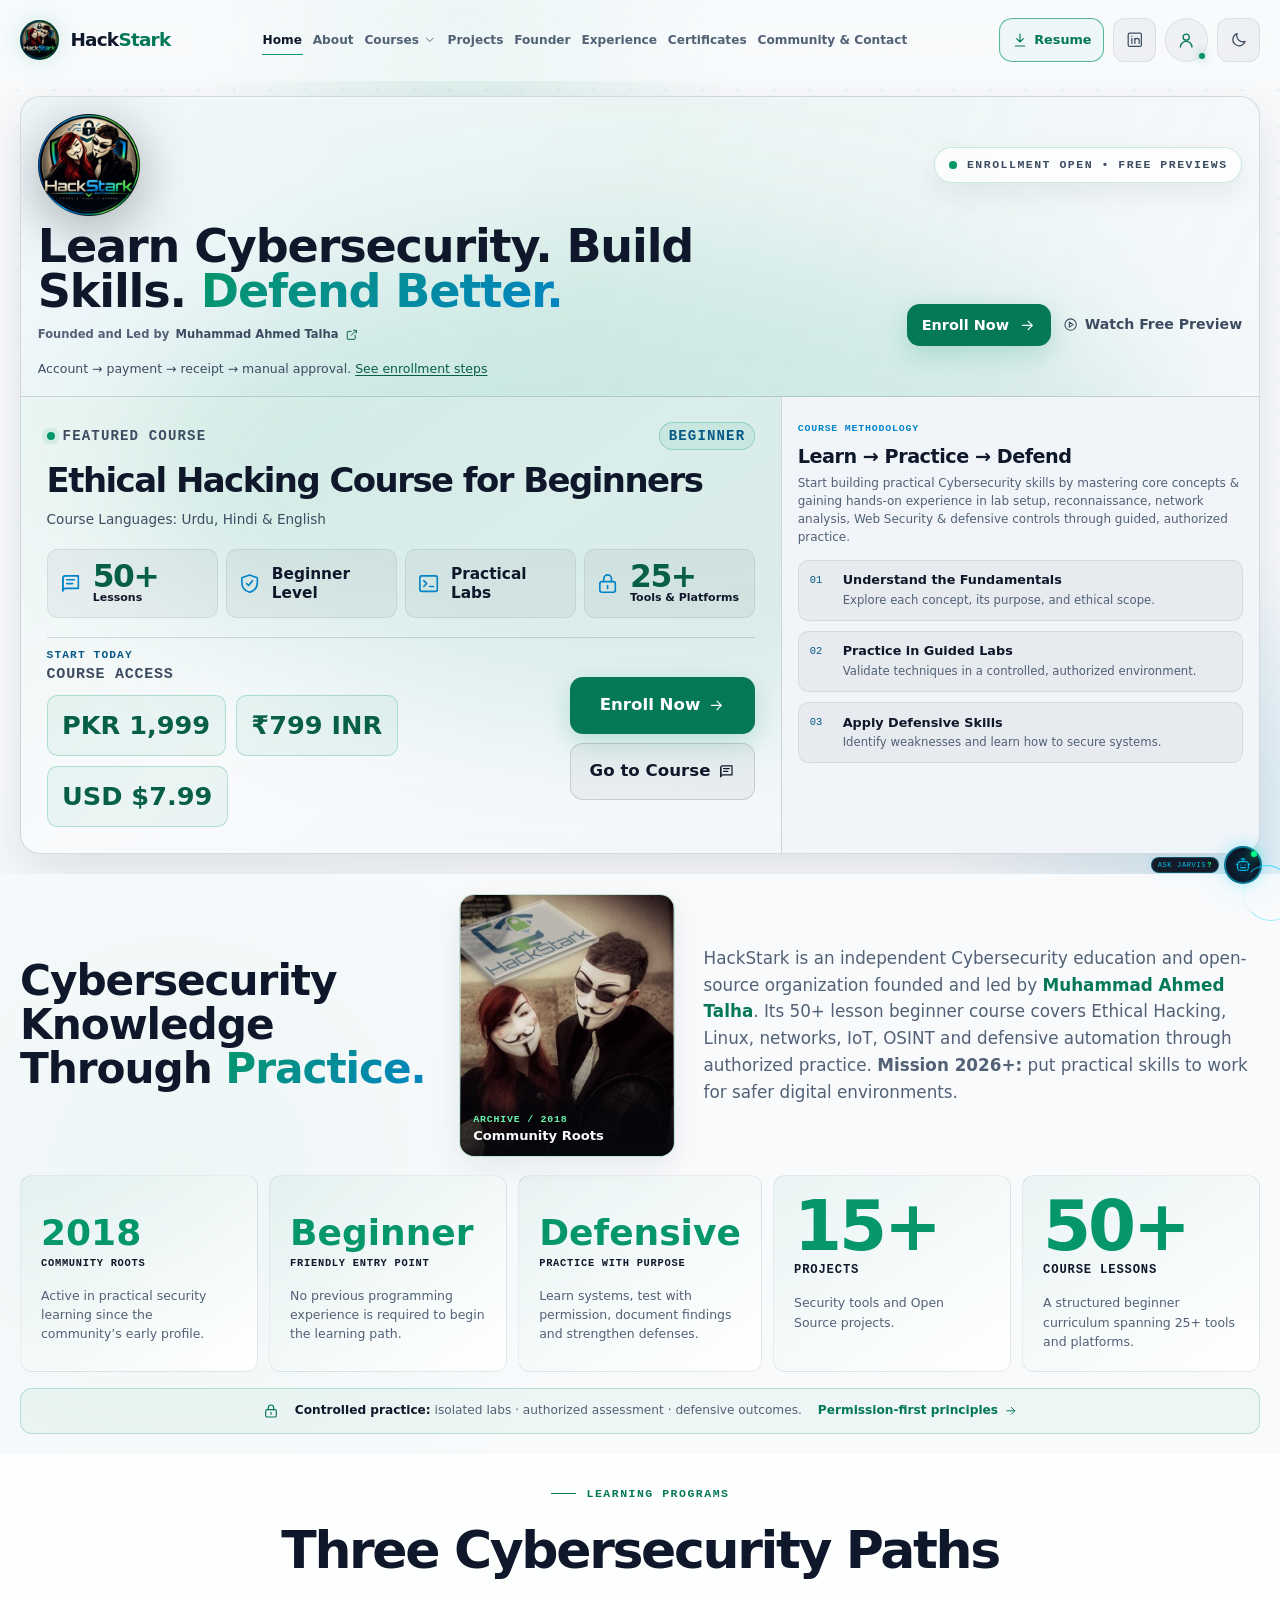
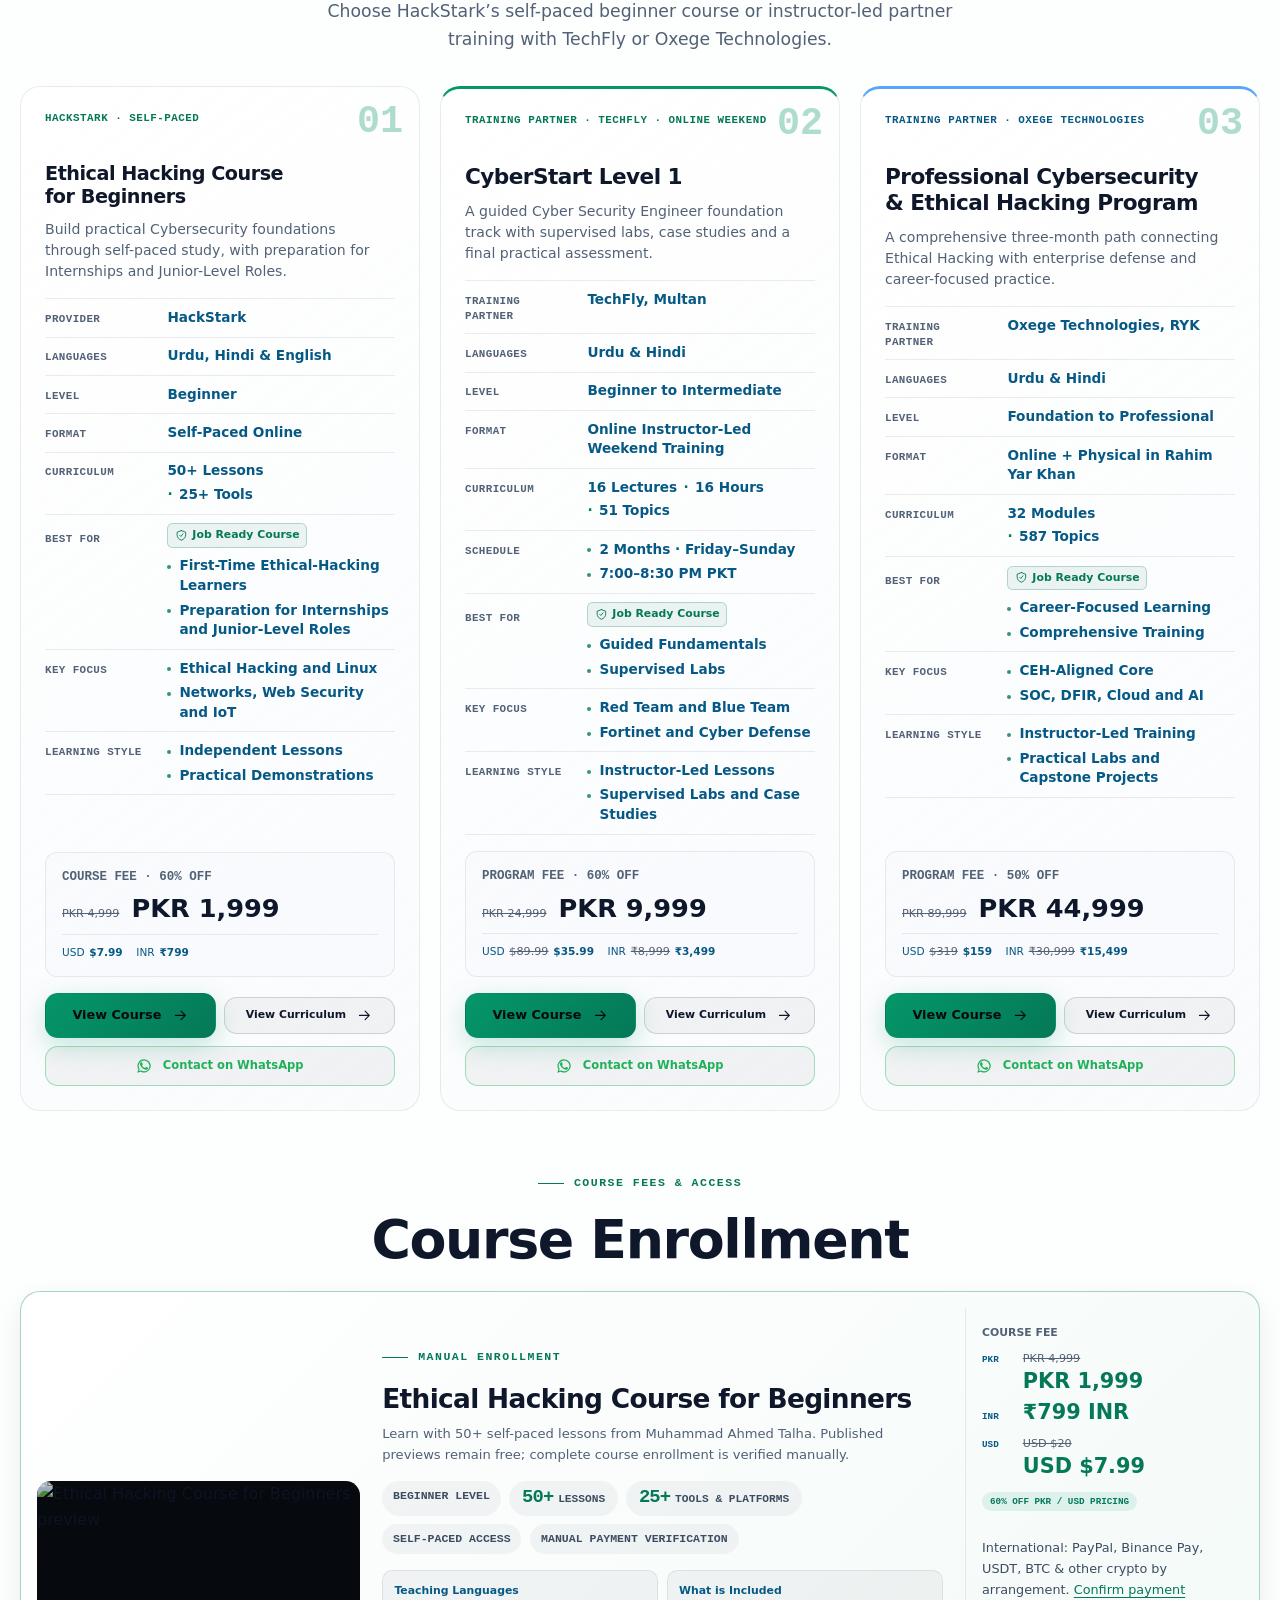
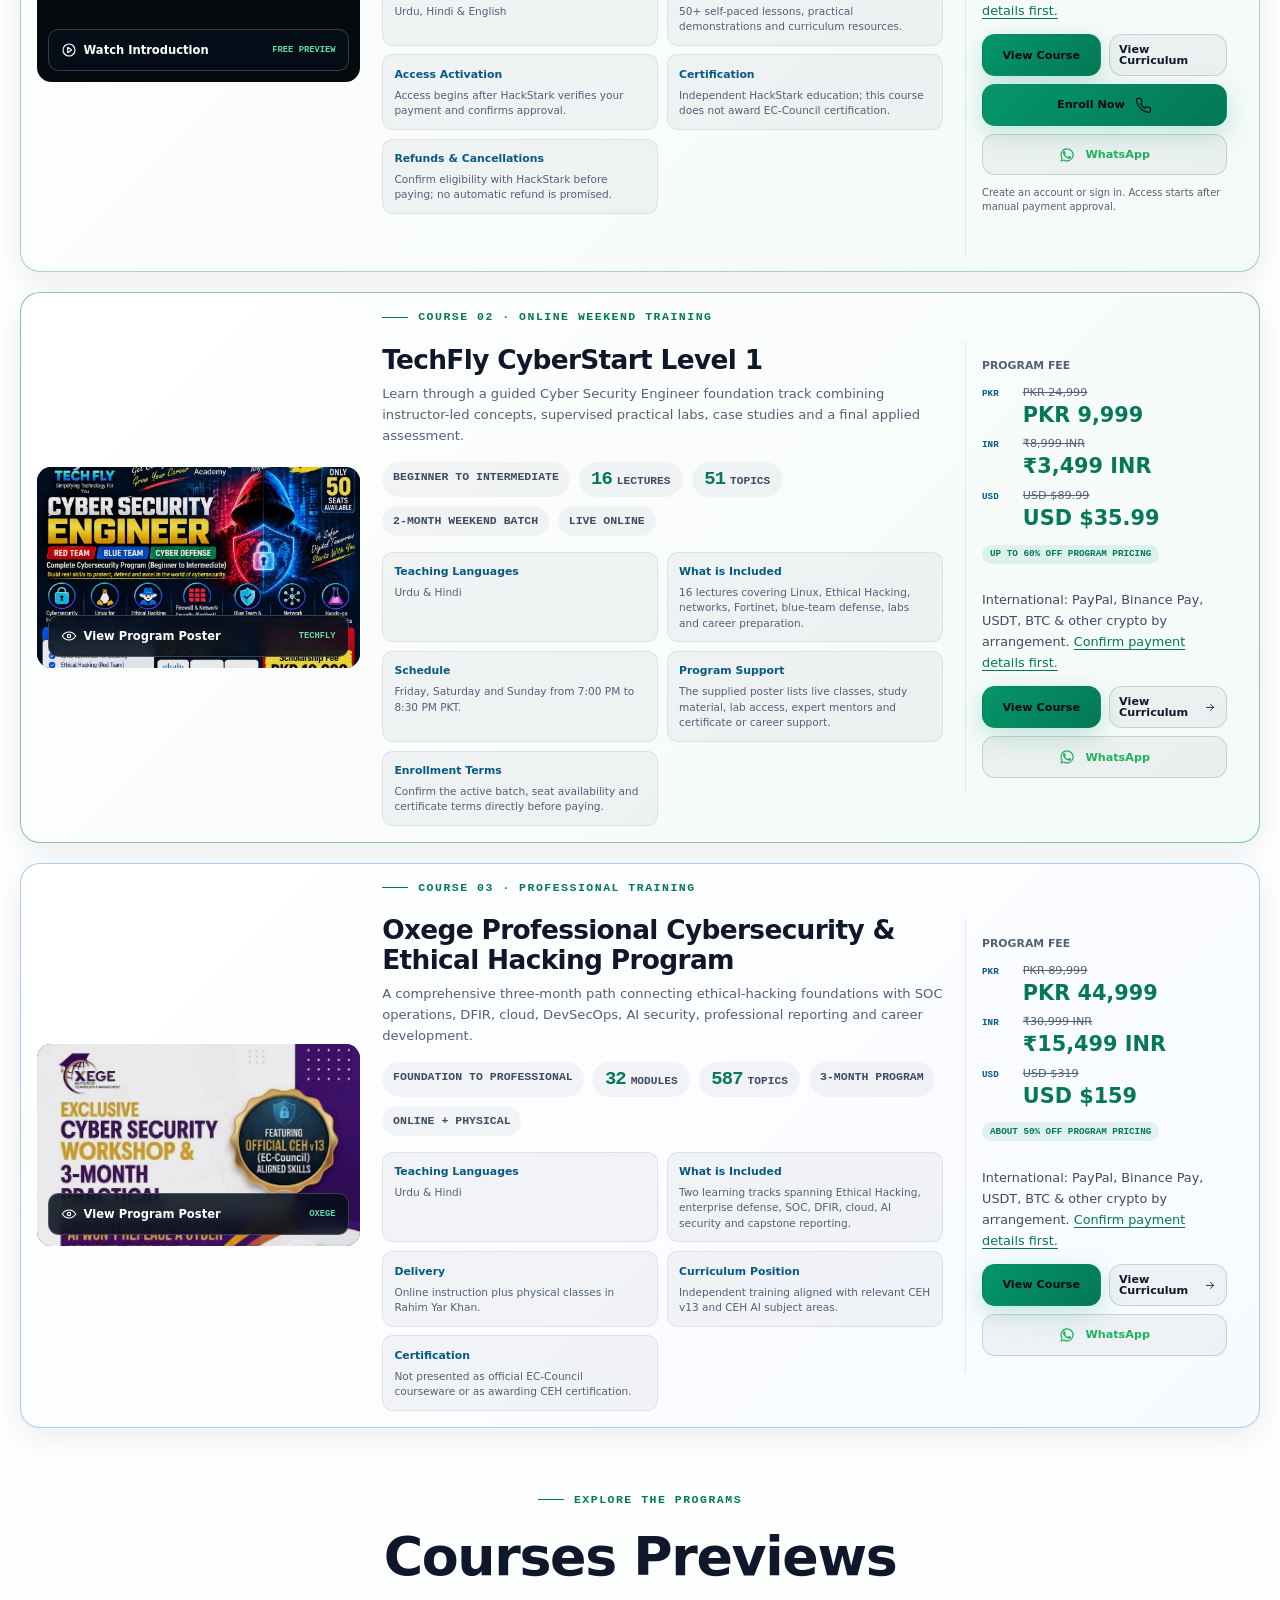
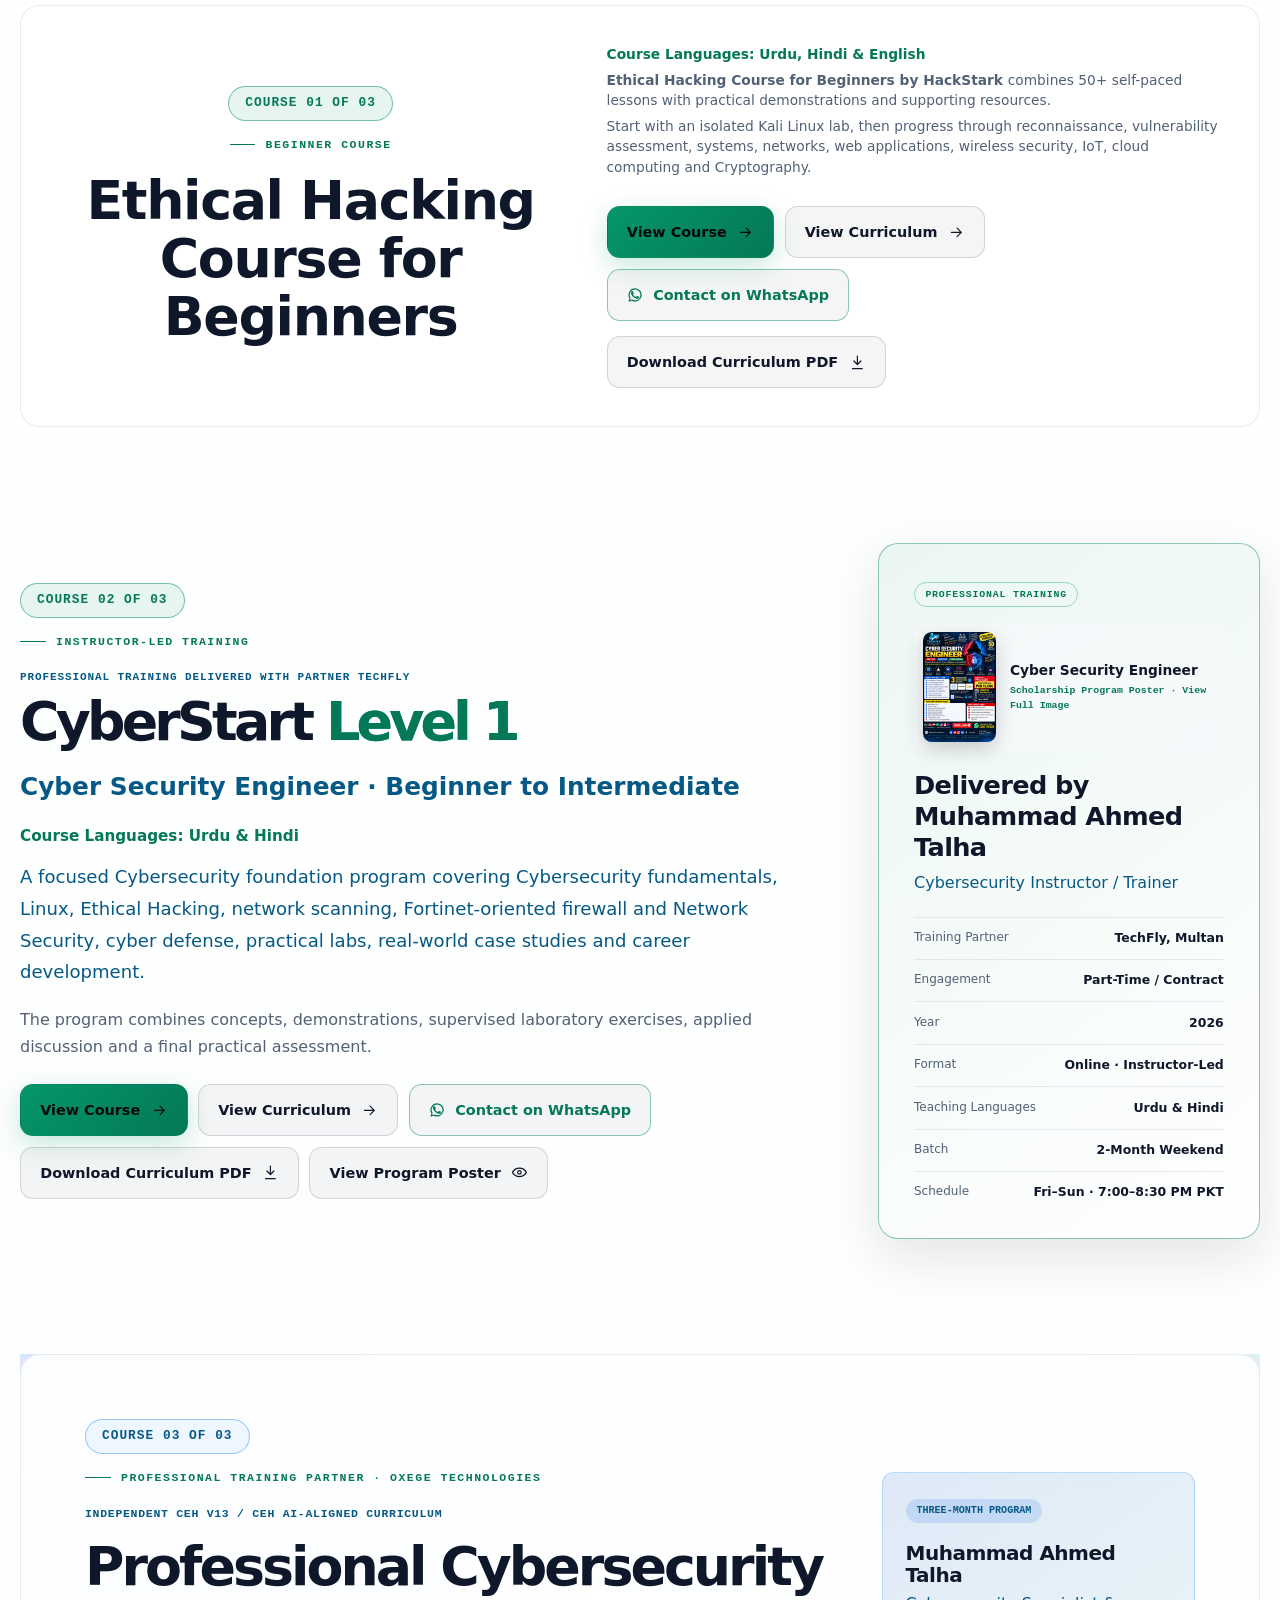
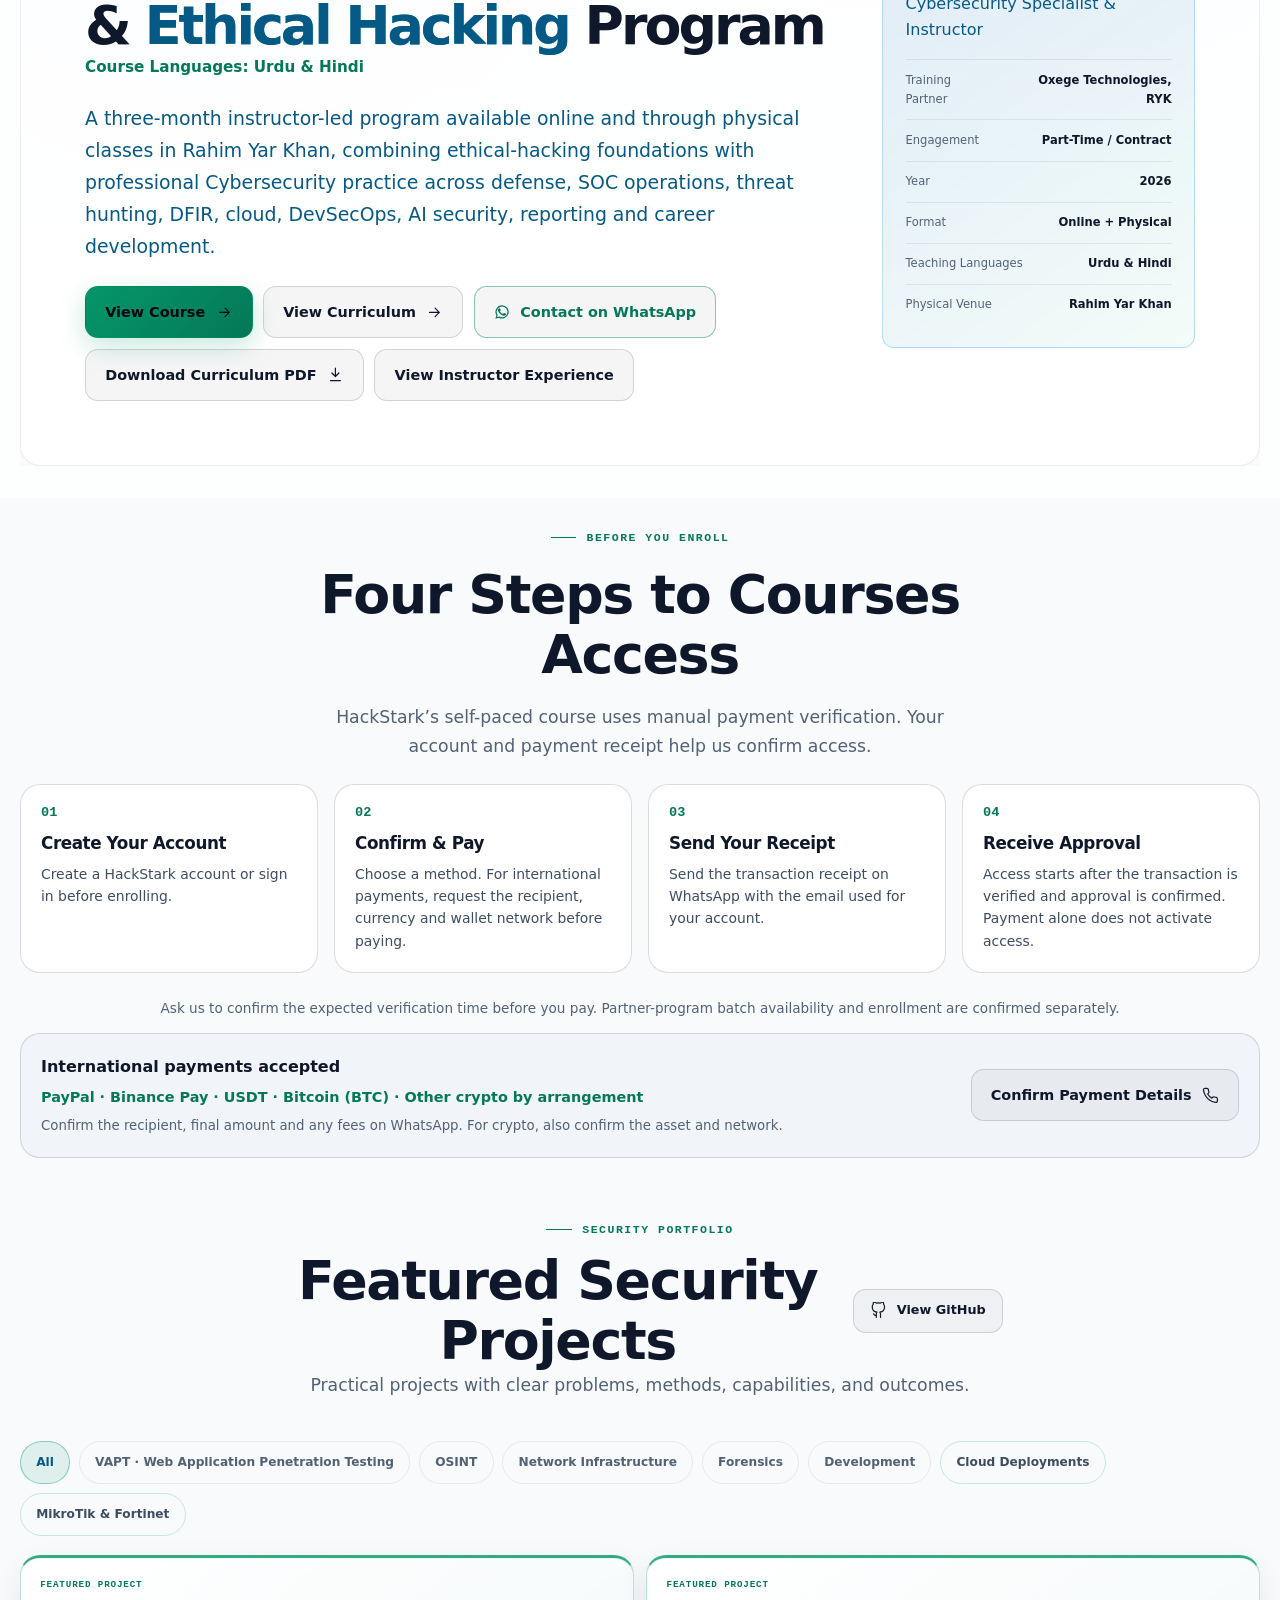
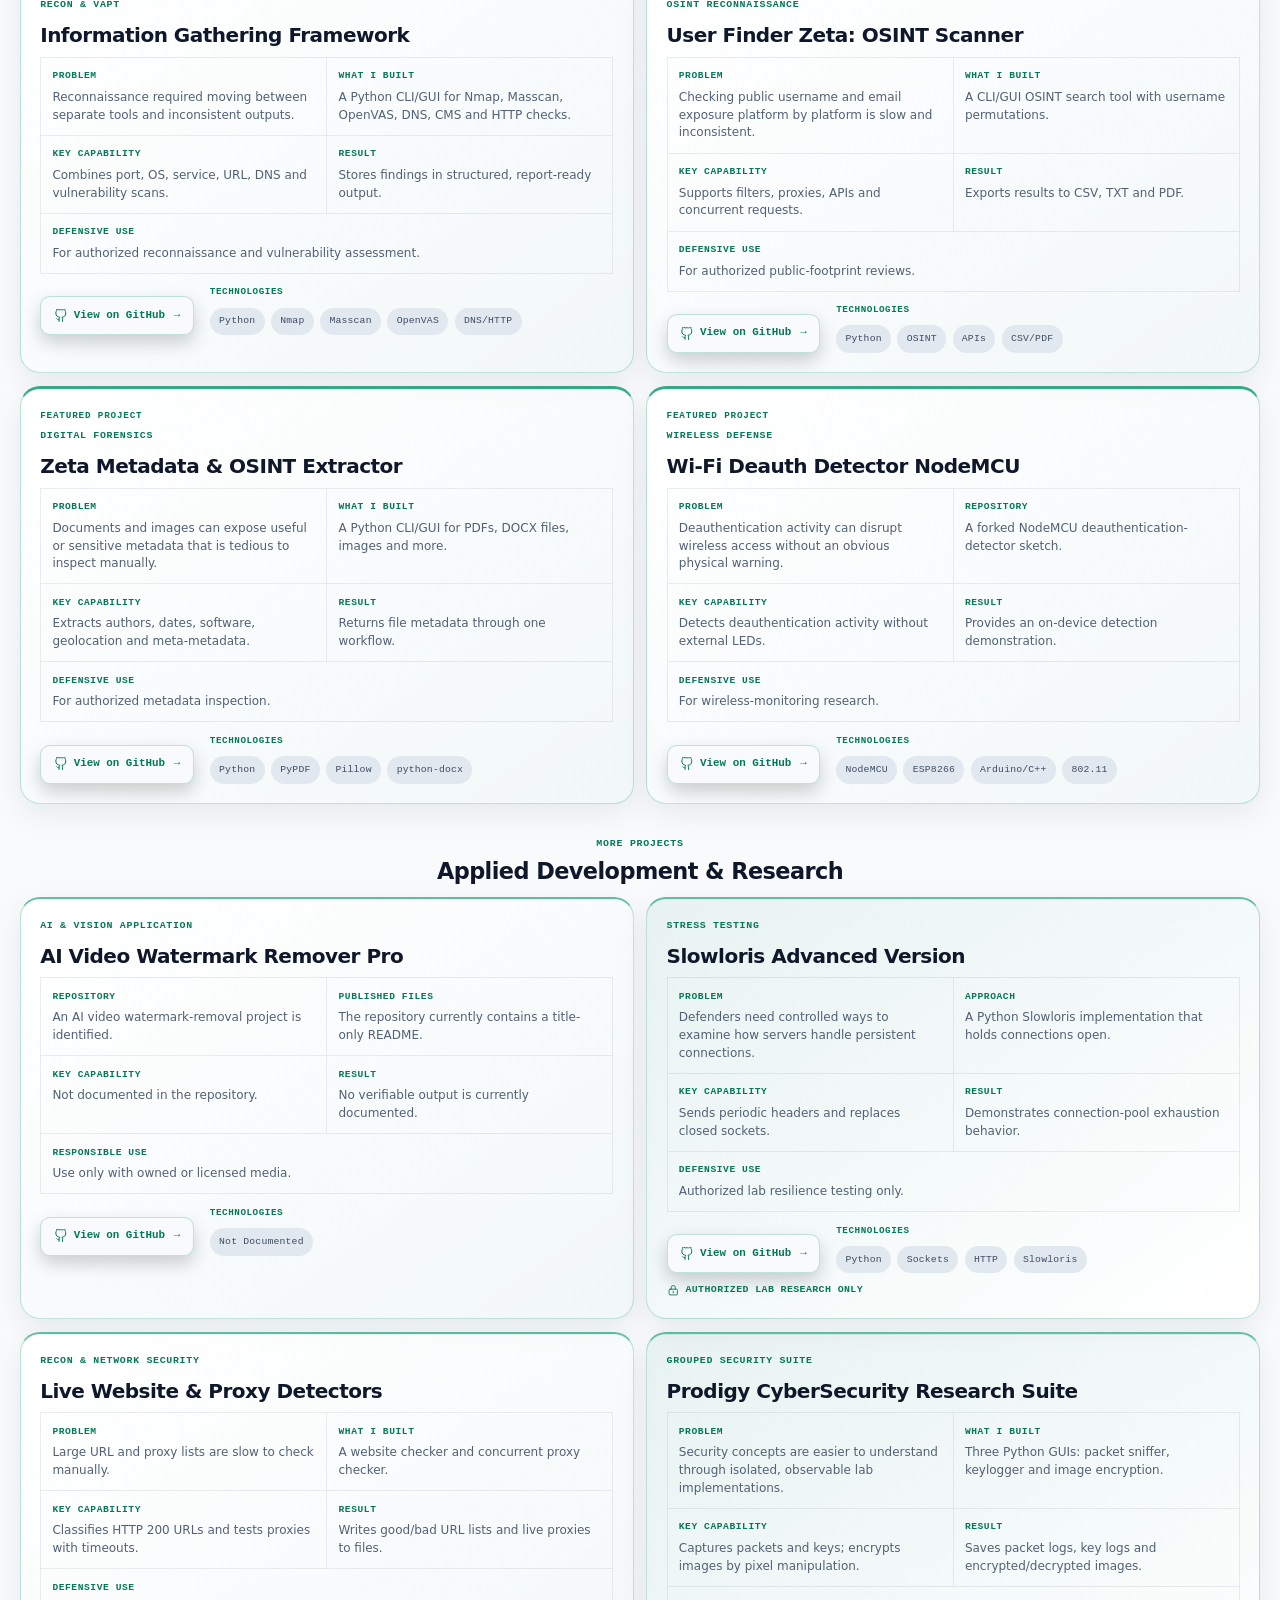
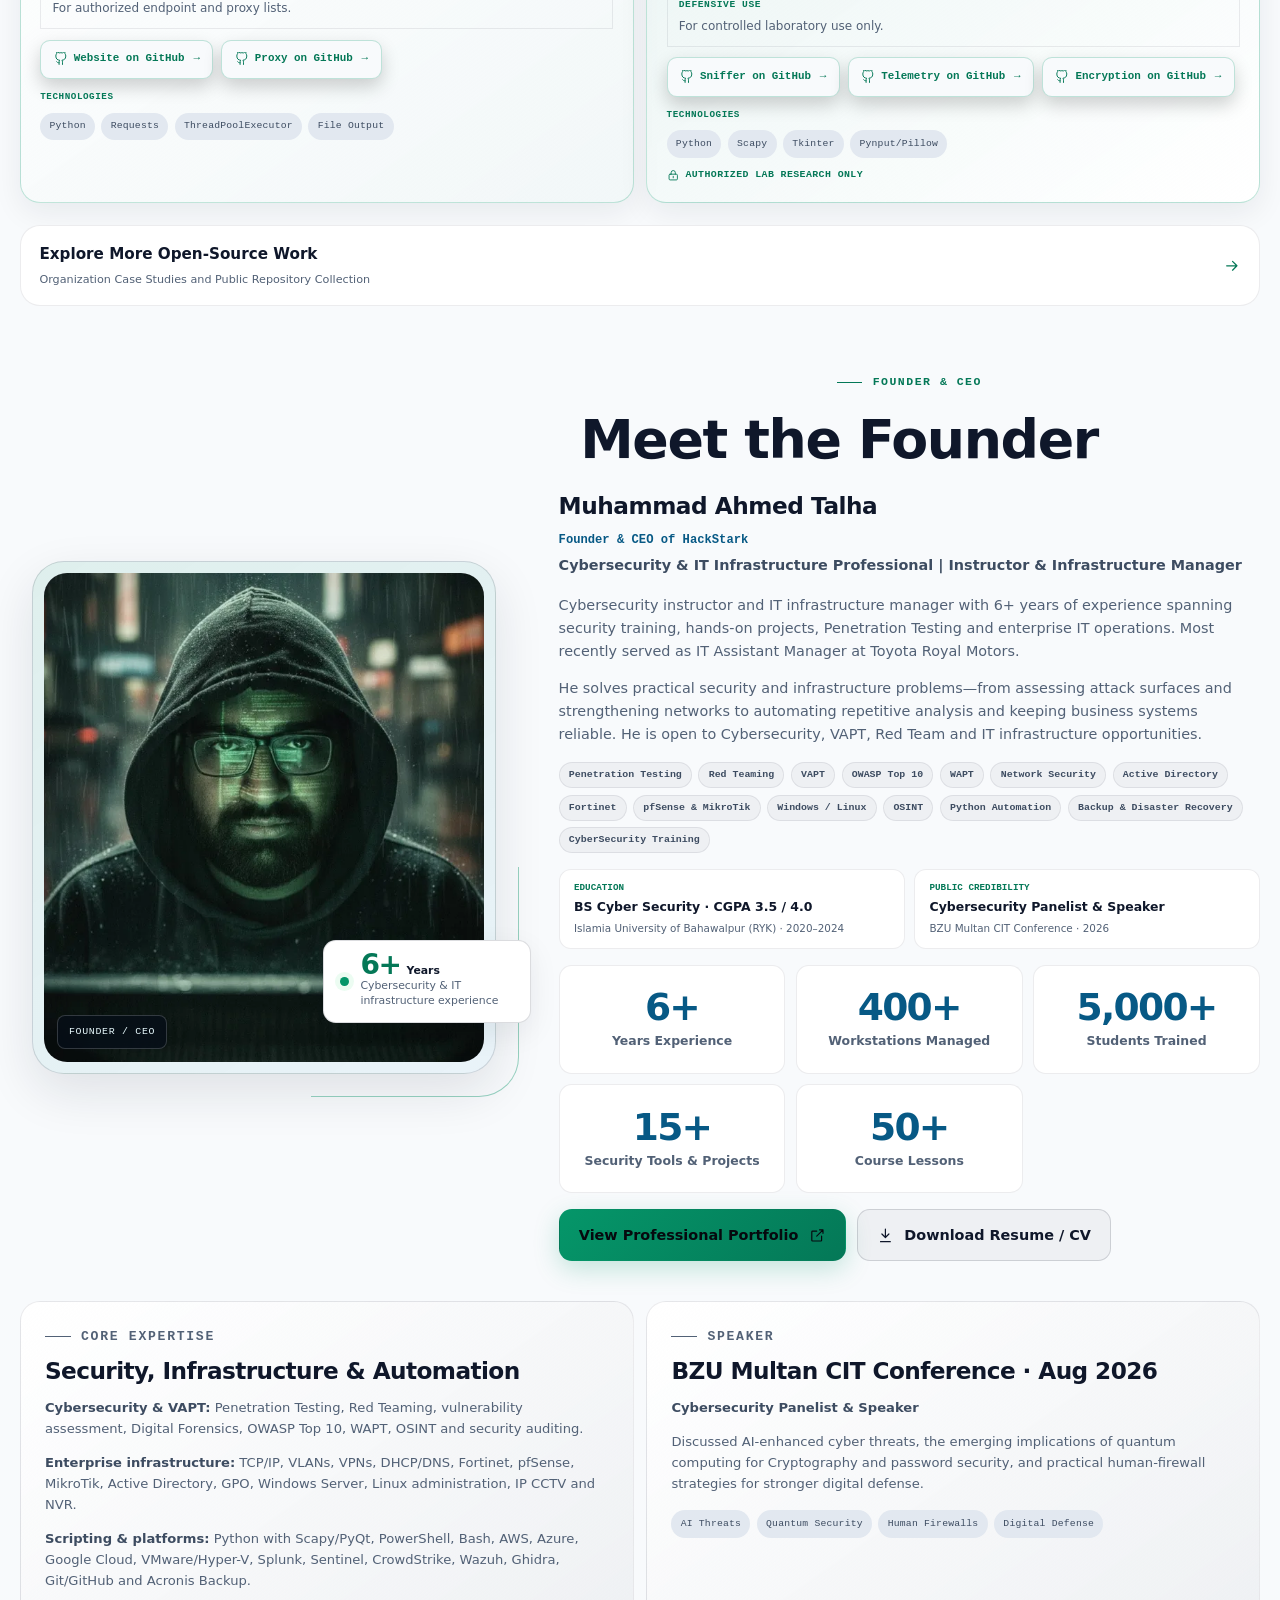
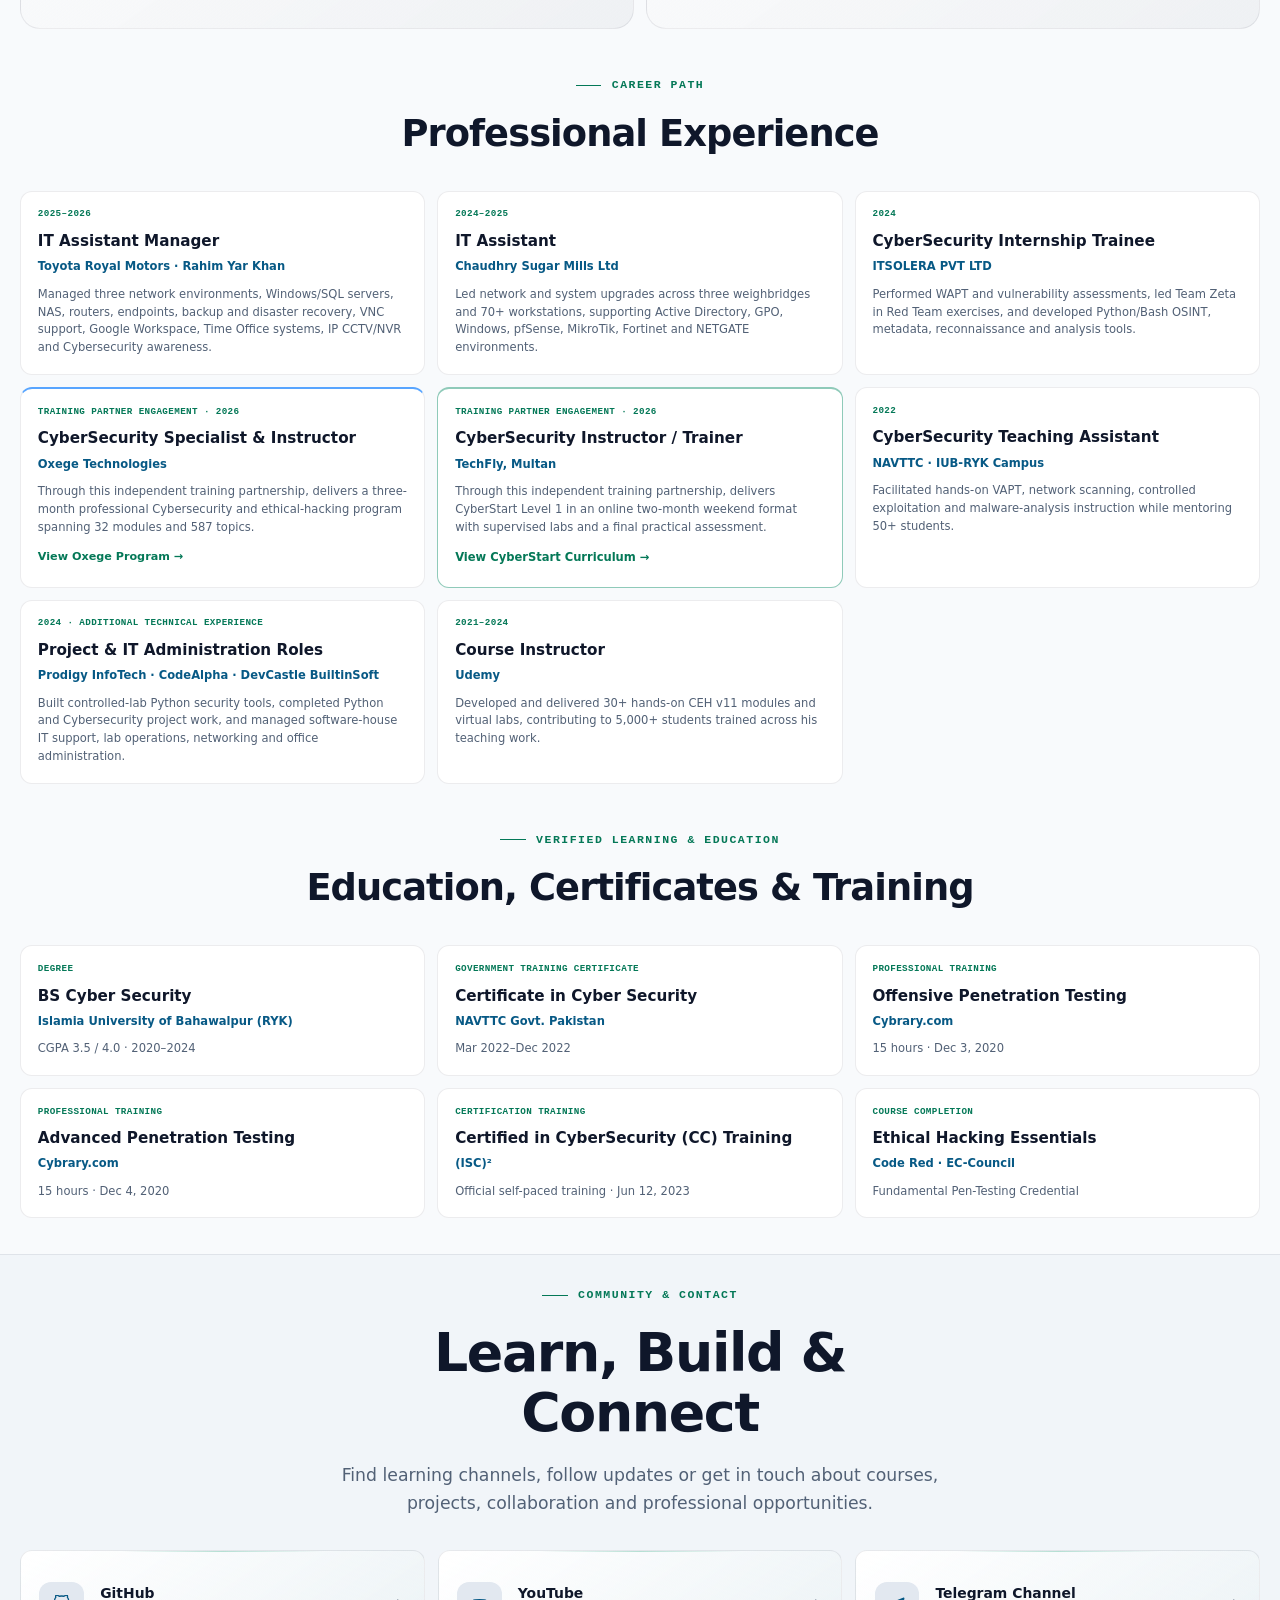
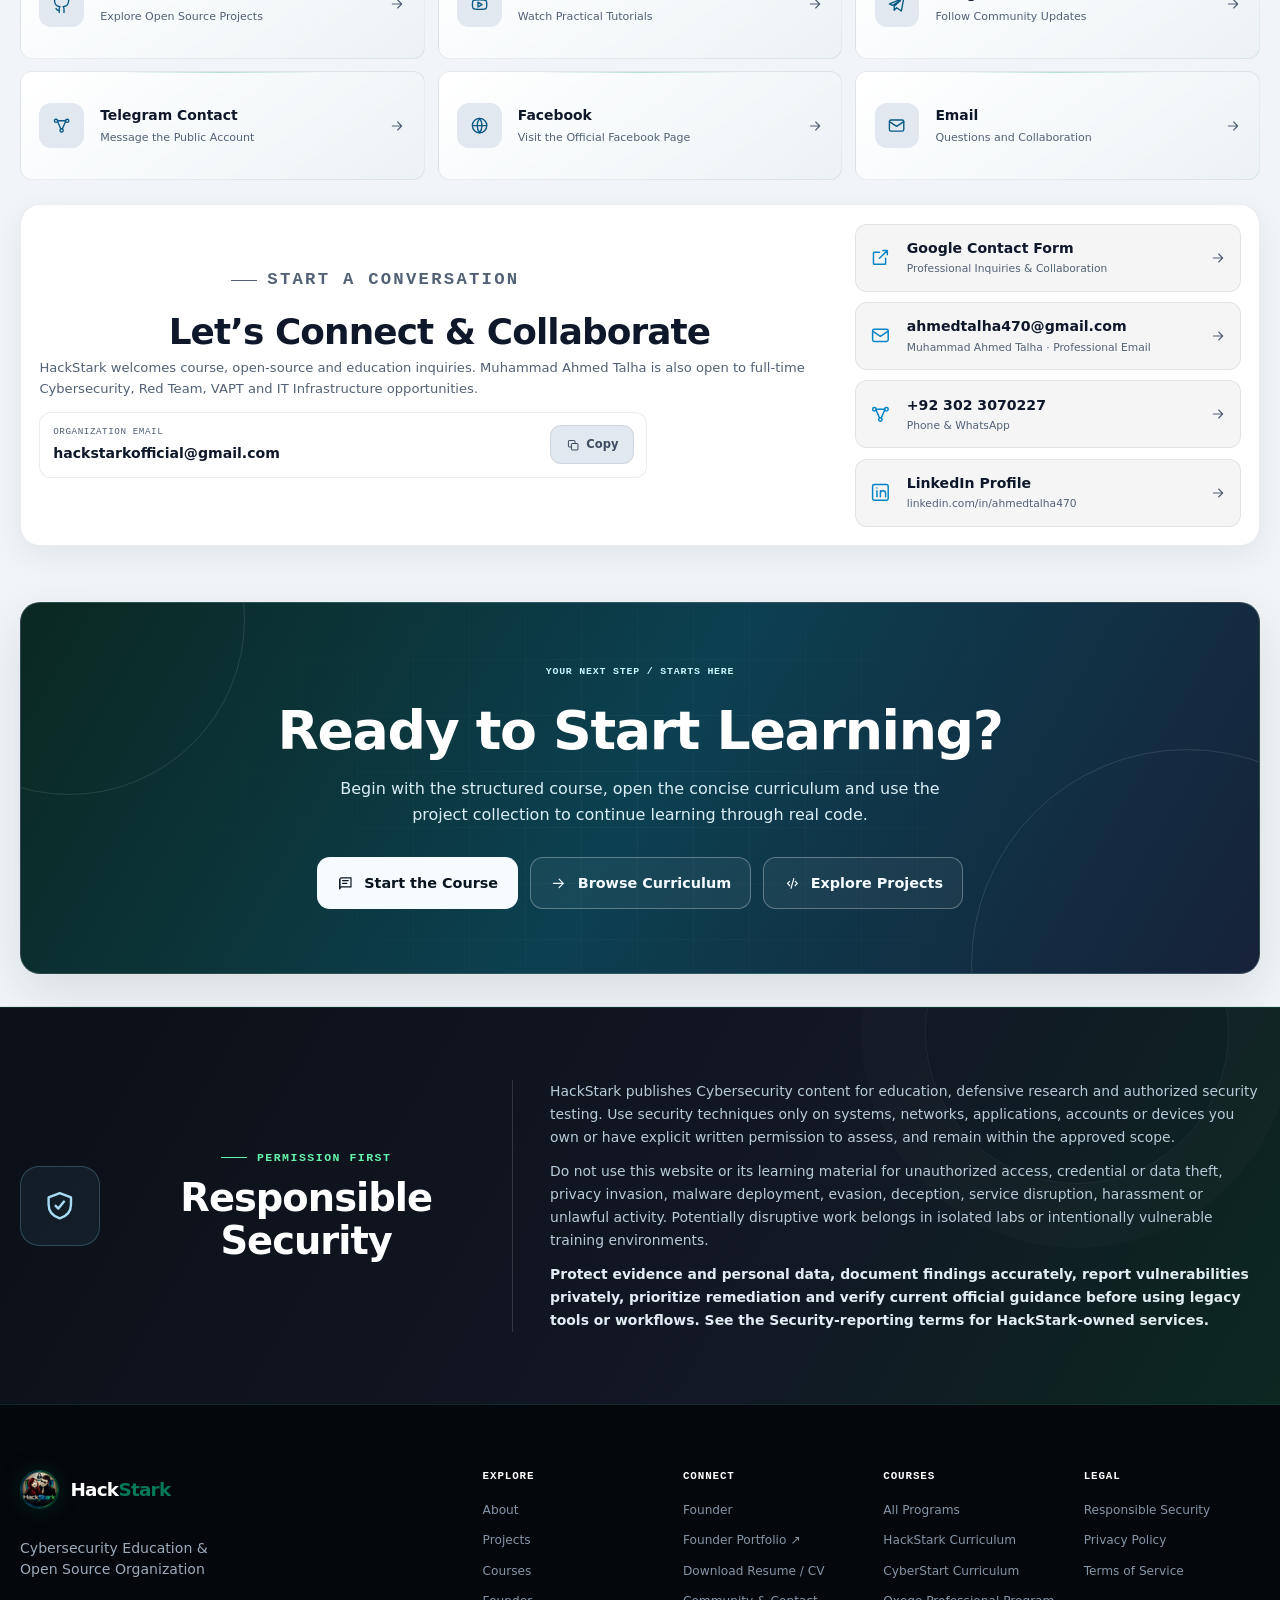
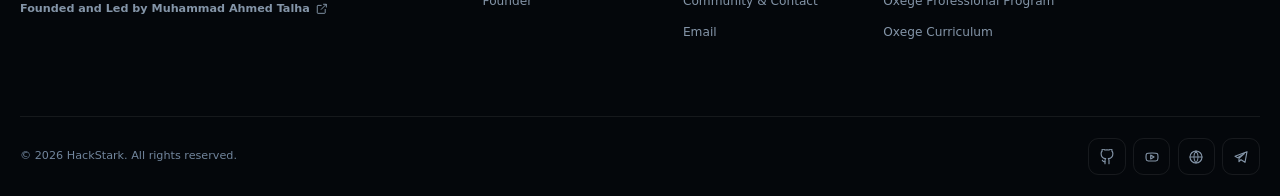
==== commit 2503e109: "Add files via upload" ====
--- a/index.html
+++ b/index.html
@@ -449,7 +449,7 @@
               <span>Beginner</span>
             </div>
             <h2 id="featured-course-title">Ethical Hacking Course for Beginners</h2>
-            <p class="featured-course__languages">Taught in Urdu, Hindi &amp; English</p>
+            <p class="featured-course__languages">Course Languages: Urdu, Hindi &amp; English</p>
             <div class="featured-course__metrics" aria-label="Course highlights">
               <a href="ethical-hacking-course.html#curriculum"><svg aria-hidden="true"><use href="#icon-book"></use></svg><strong><span class="stat-number" data-count-up>50+</span><span class="stat-label">Lessons</span></strong></a>
               <a href="ethical-hacking-course.html#about-course"><svg aria-hidden="true"><use href="#icon-shield"></use></svg><strong>Beginner Level</strong></a>
@@ -1607,7 +1607,7 @@
 
     <section class="section programs-showcase homepage-previews" id="course-previews" aria-labelledby="course-previews-heading">
       <div class="container">
-        <div class="section-intro section-intro--center reveal"><p class="eyebrow"><span></span> Explore the Programs</p><h2 id="course-previews-heading">Course Previews</h2></div>
+        <div class="section-intro section-intro--center reveal"><p class="eyebrow"><span></span> Explore the Programs</p><h2 id="course-previews-heading">Courses Previews</h2></div>
         <section aria-labelledby="about-course-heading" class="homepage-course course-overview" id="about-course">
          <div class="course-overview__grid reveal">
           <div>
@@ -1625,7 +1625,7 @@
           </div>
           <div class="course-overview__copy">
            <p class="course-teaching-languages">
-            Taught in Urdu, Hindi &amp; English
+            Course Languages: Urdu, Hindi &amp; English
            </p>
            <p>
             <strong>
@@ -1698,7 +1698,7 @@
             Cyber Security Engineer · Beginner to Intermediate
            </p>
            <p class="course-teaching-languages">
-            Taught in Urdu &amp; Hindi
+            Course Languages: Urdu &amp; Hindi
            </p>
            <p class="cyberstart-lead">
             A focused Cybersecurity foundation program covering Cybersecurity fundamentals, Linux, Ethical Hacking, network scanning, Fortinet-oriented firewall and Network Security, cyber defense, practical labs, real-world case studies and career development.
@@ -1855,7 +1855,7 @@
             Program
            </h2>
            <p class="course-teaching-languages">
-            Taught in Urdu &amp; Hindi
+            Course Languages: Urdu &amp; Hindi
            </p>
            <p class="oxege-lead">
             A three-month instructor-led program available online and through physical classes in Rahim Yar Khan, combining ethical-hacking foundations with professional Cybersecurity practice across defense, SOC operations, threat hunting, DFIR, cloud, DevSecOps, AI security, reporting and career development.
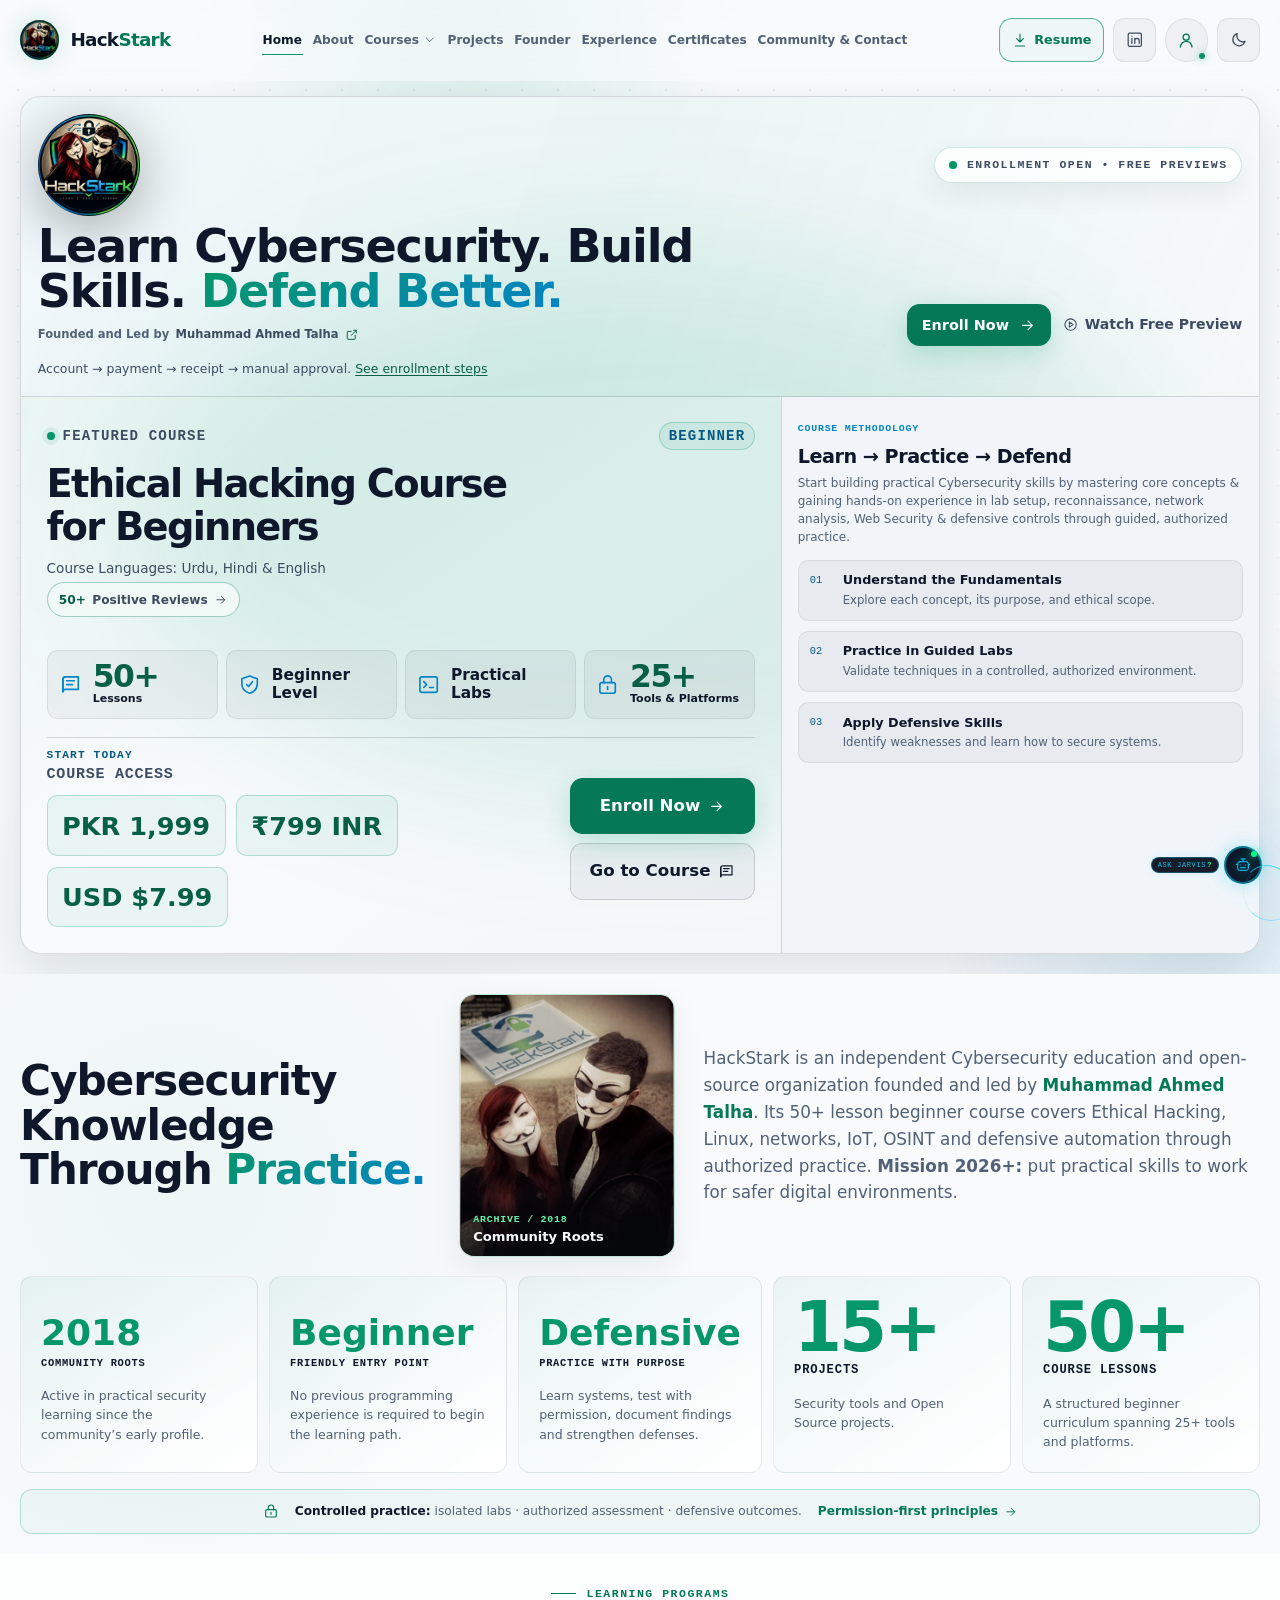
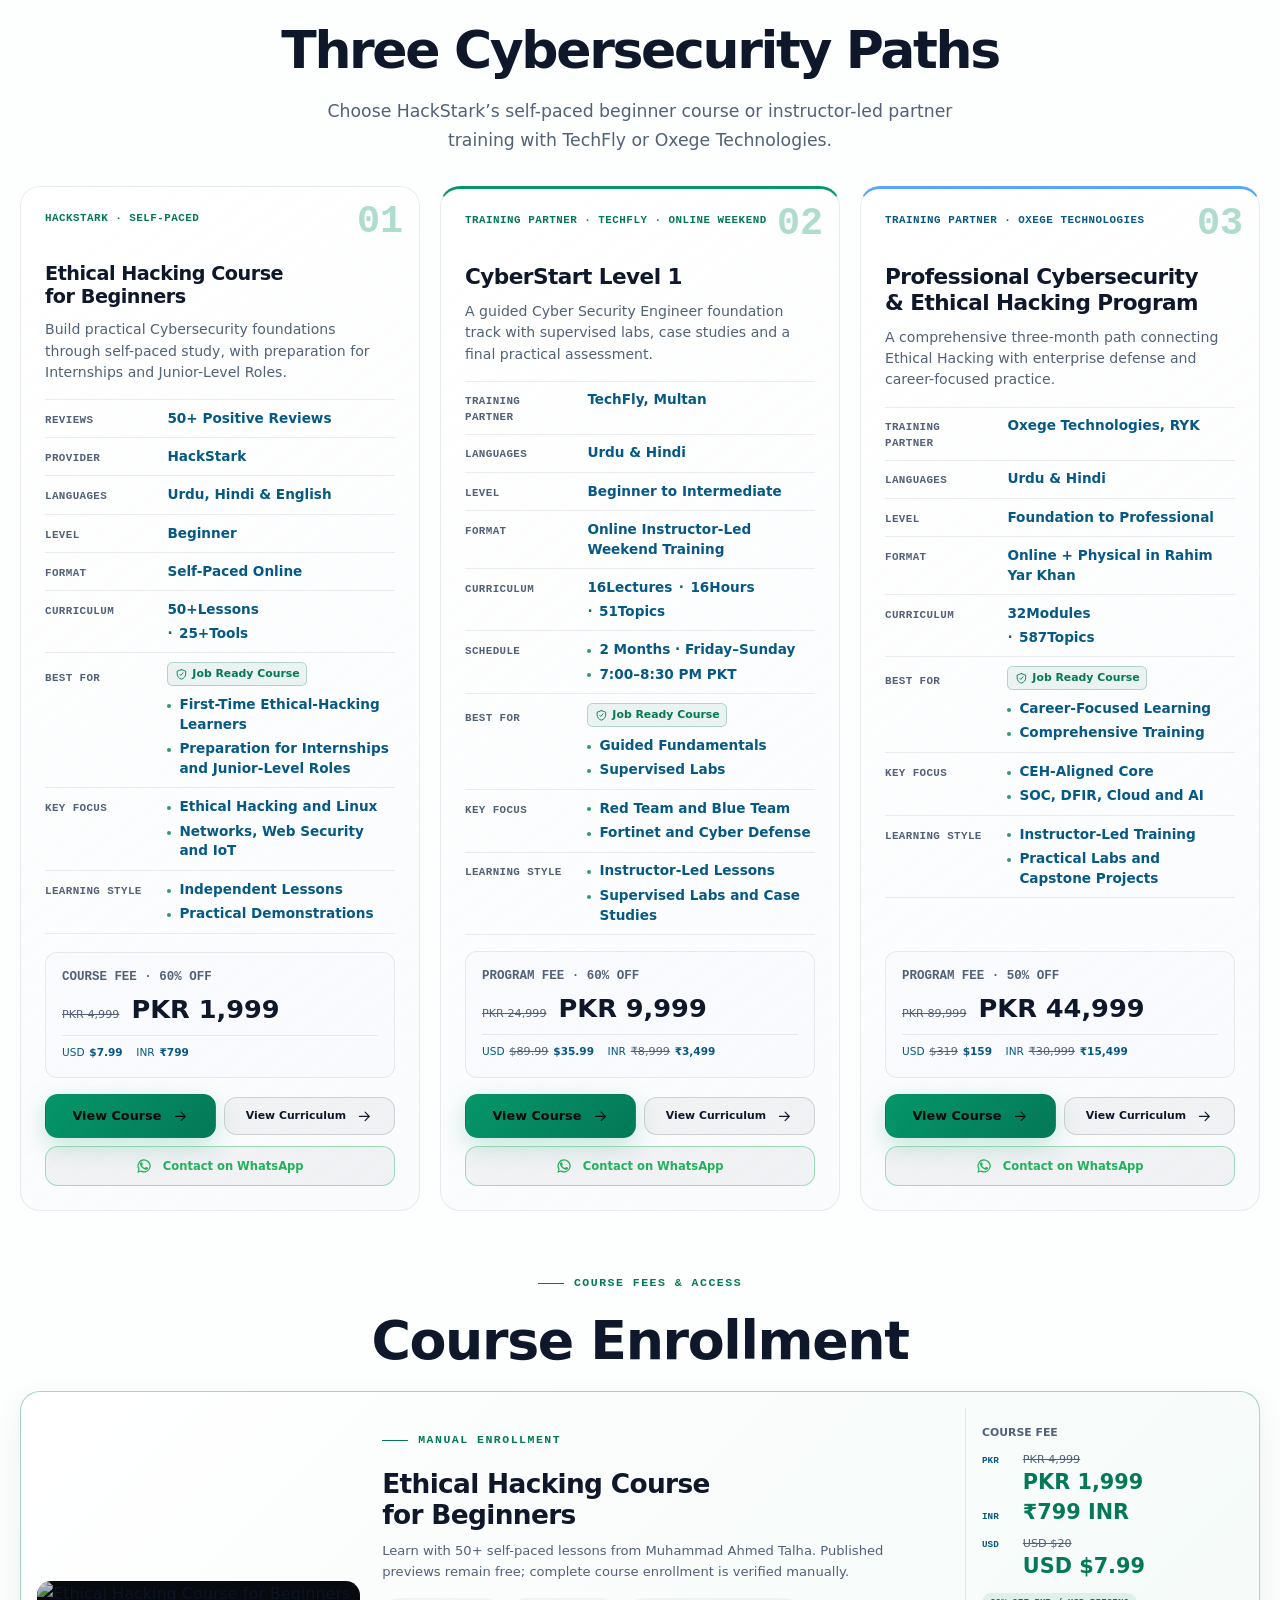
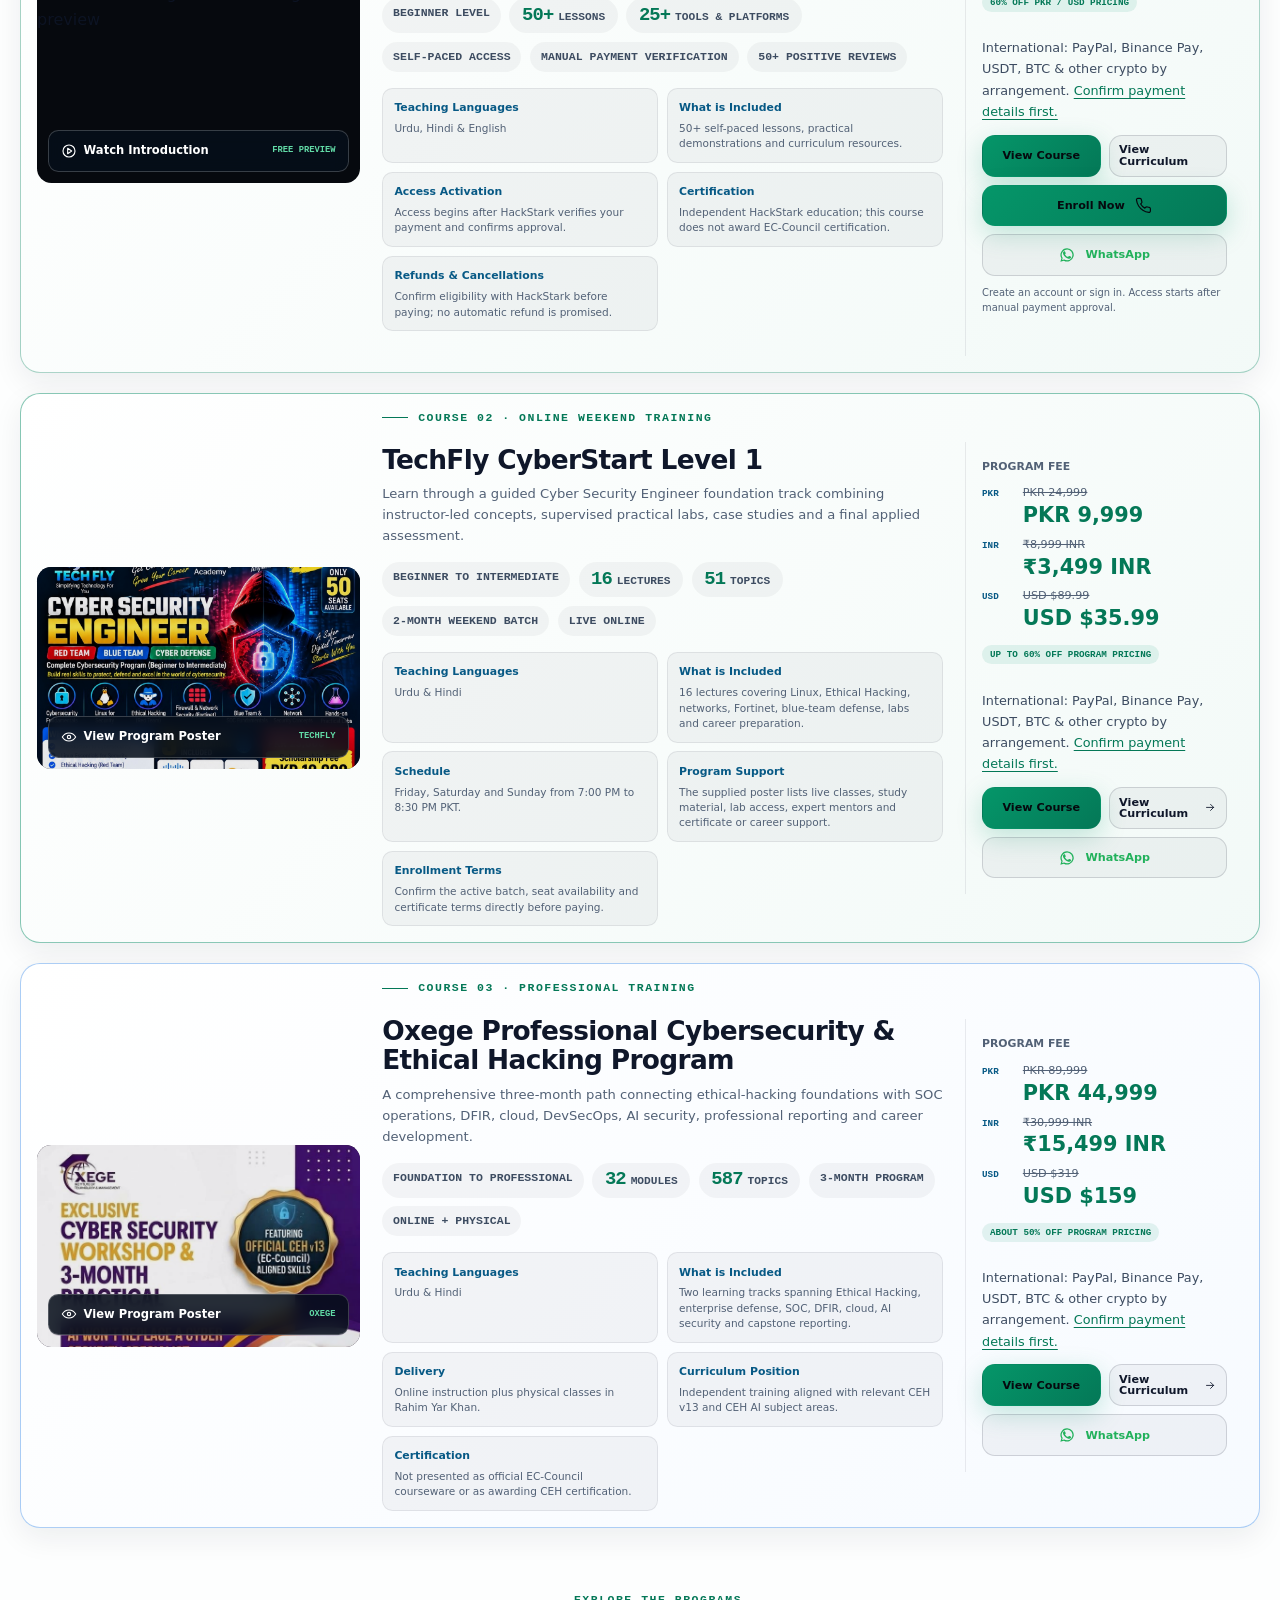
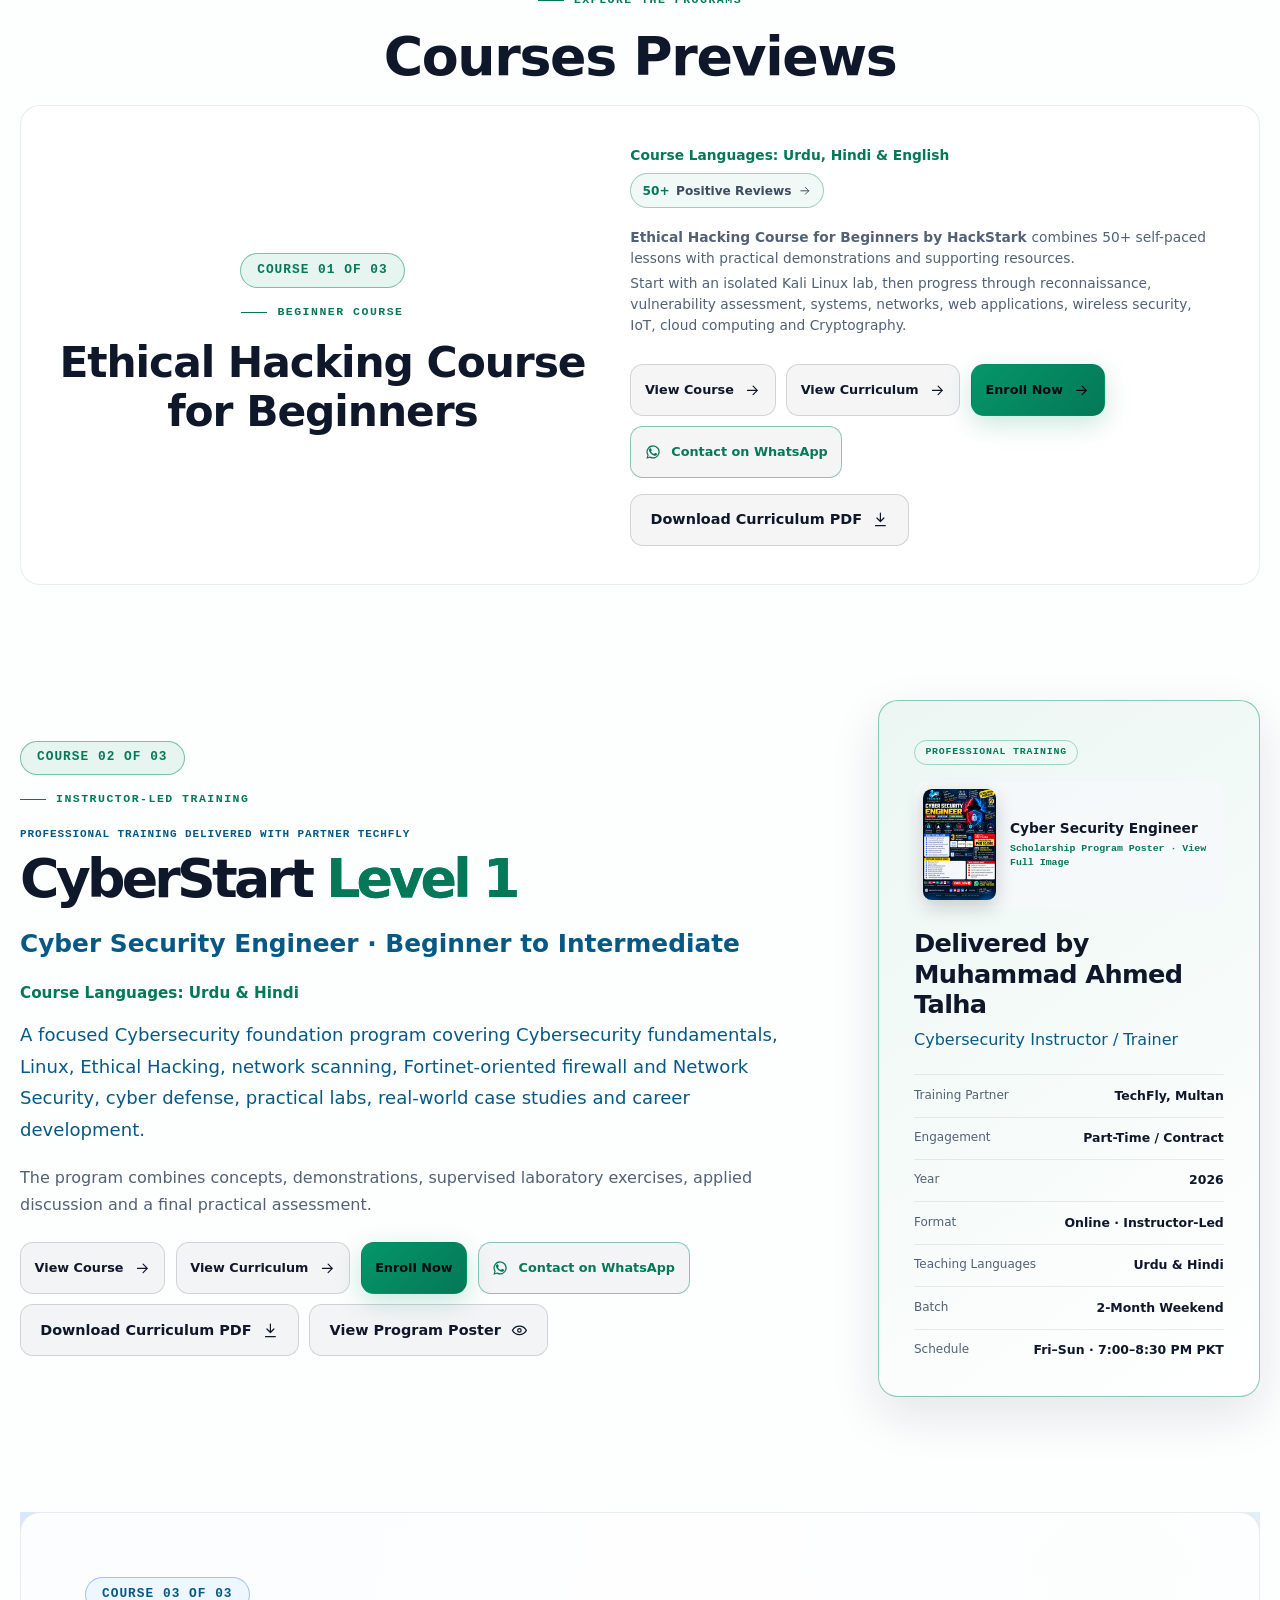
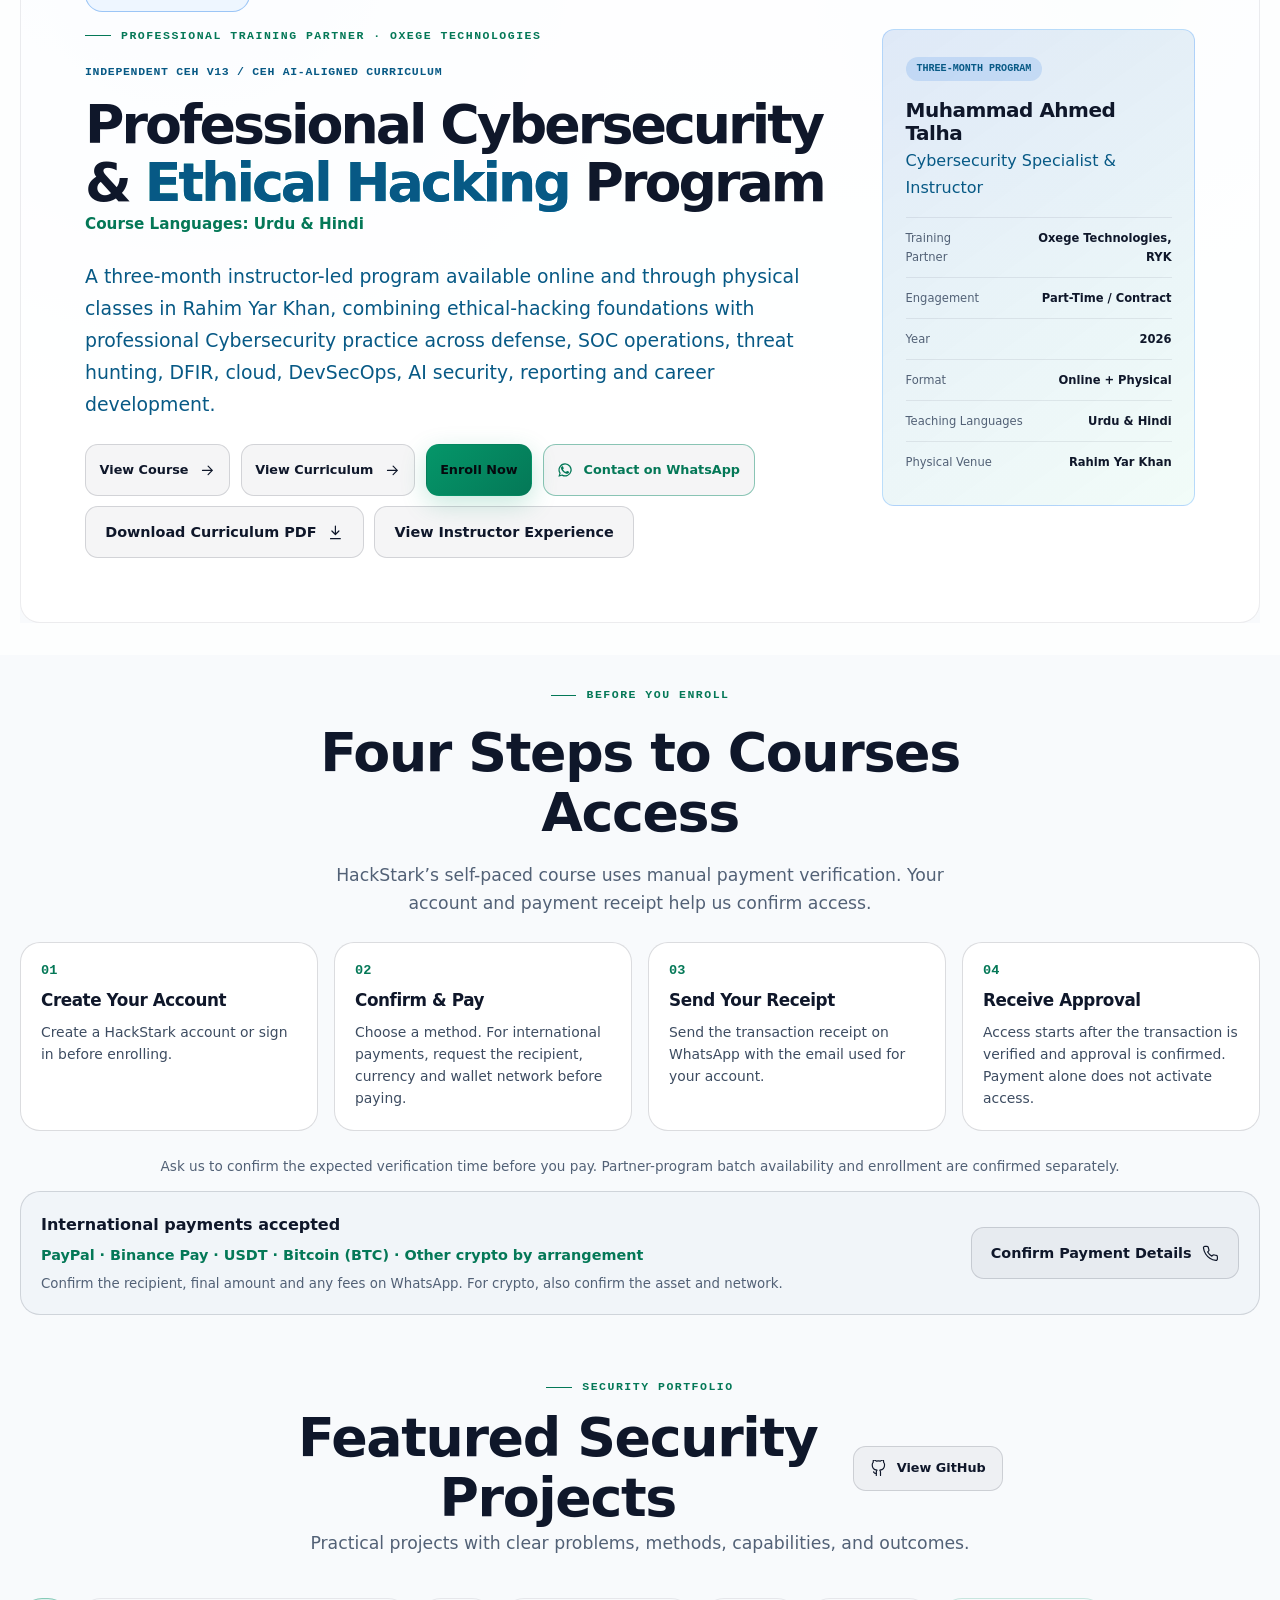
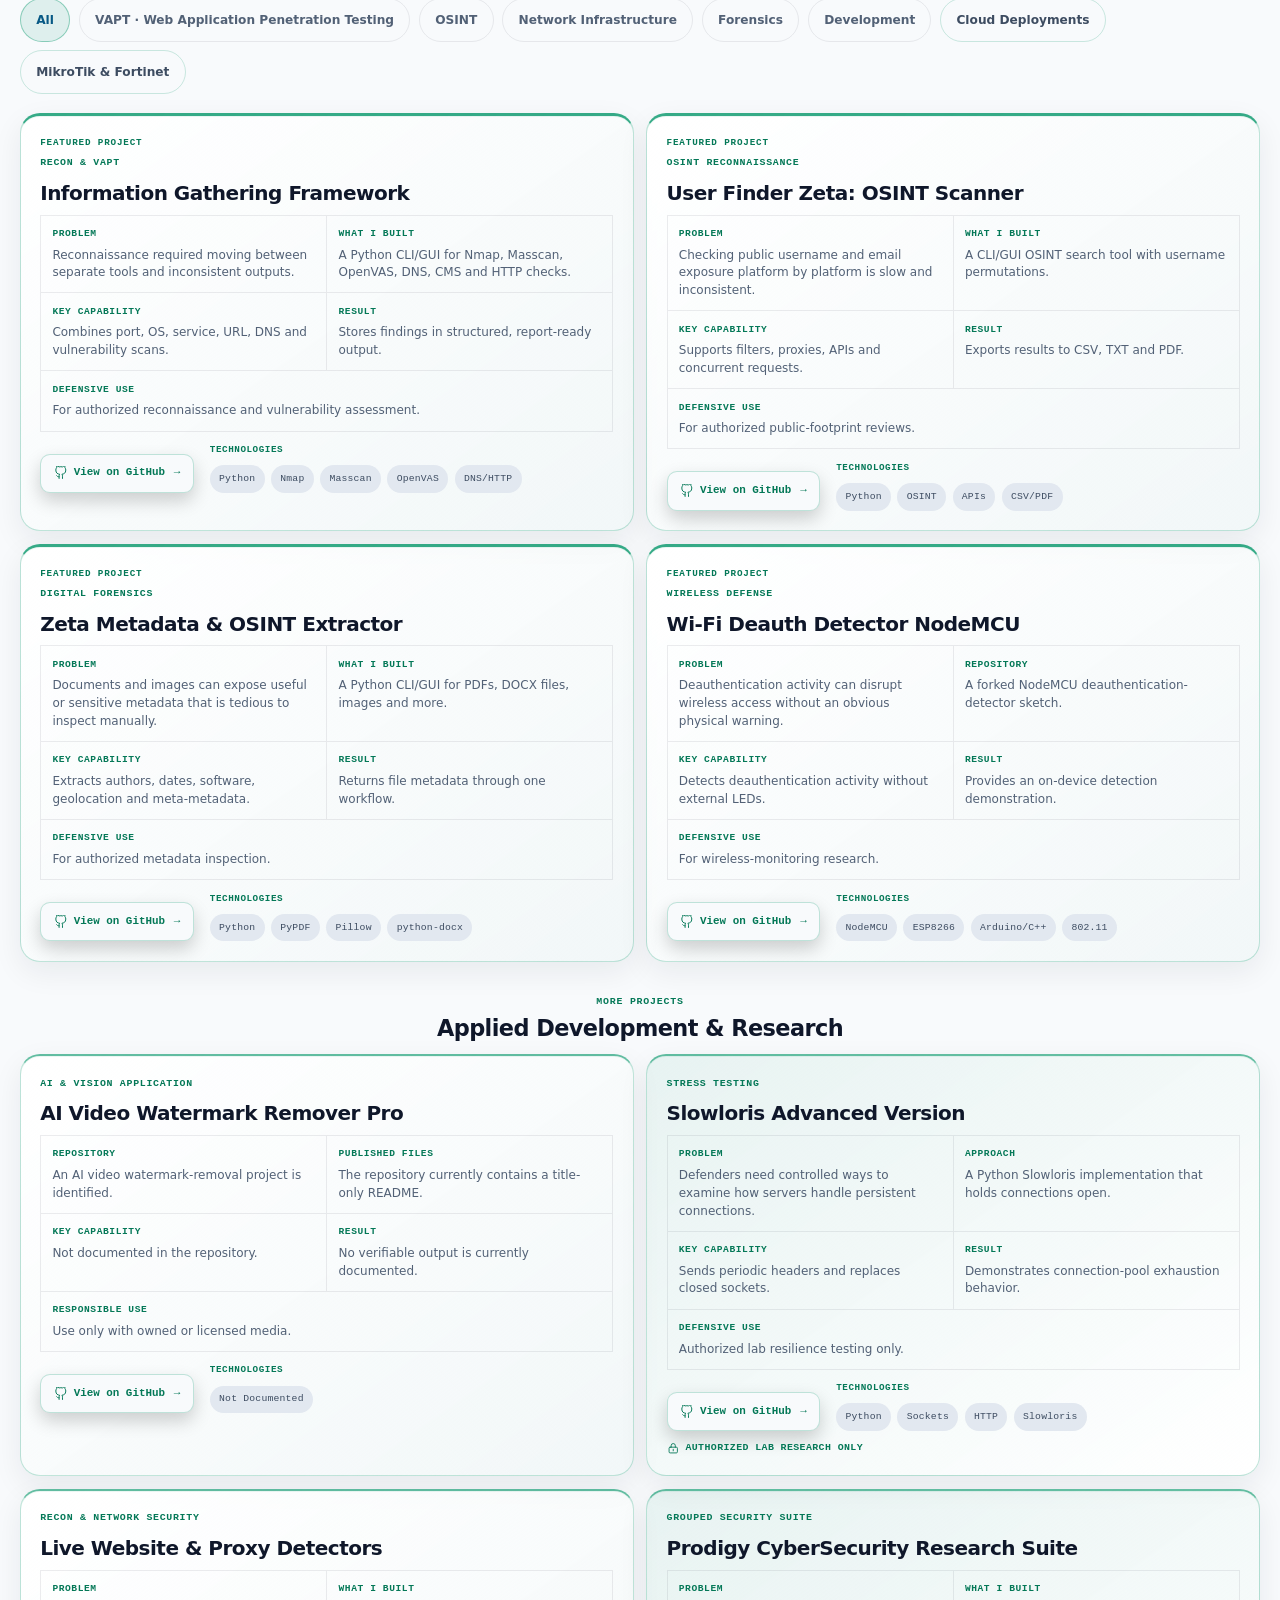
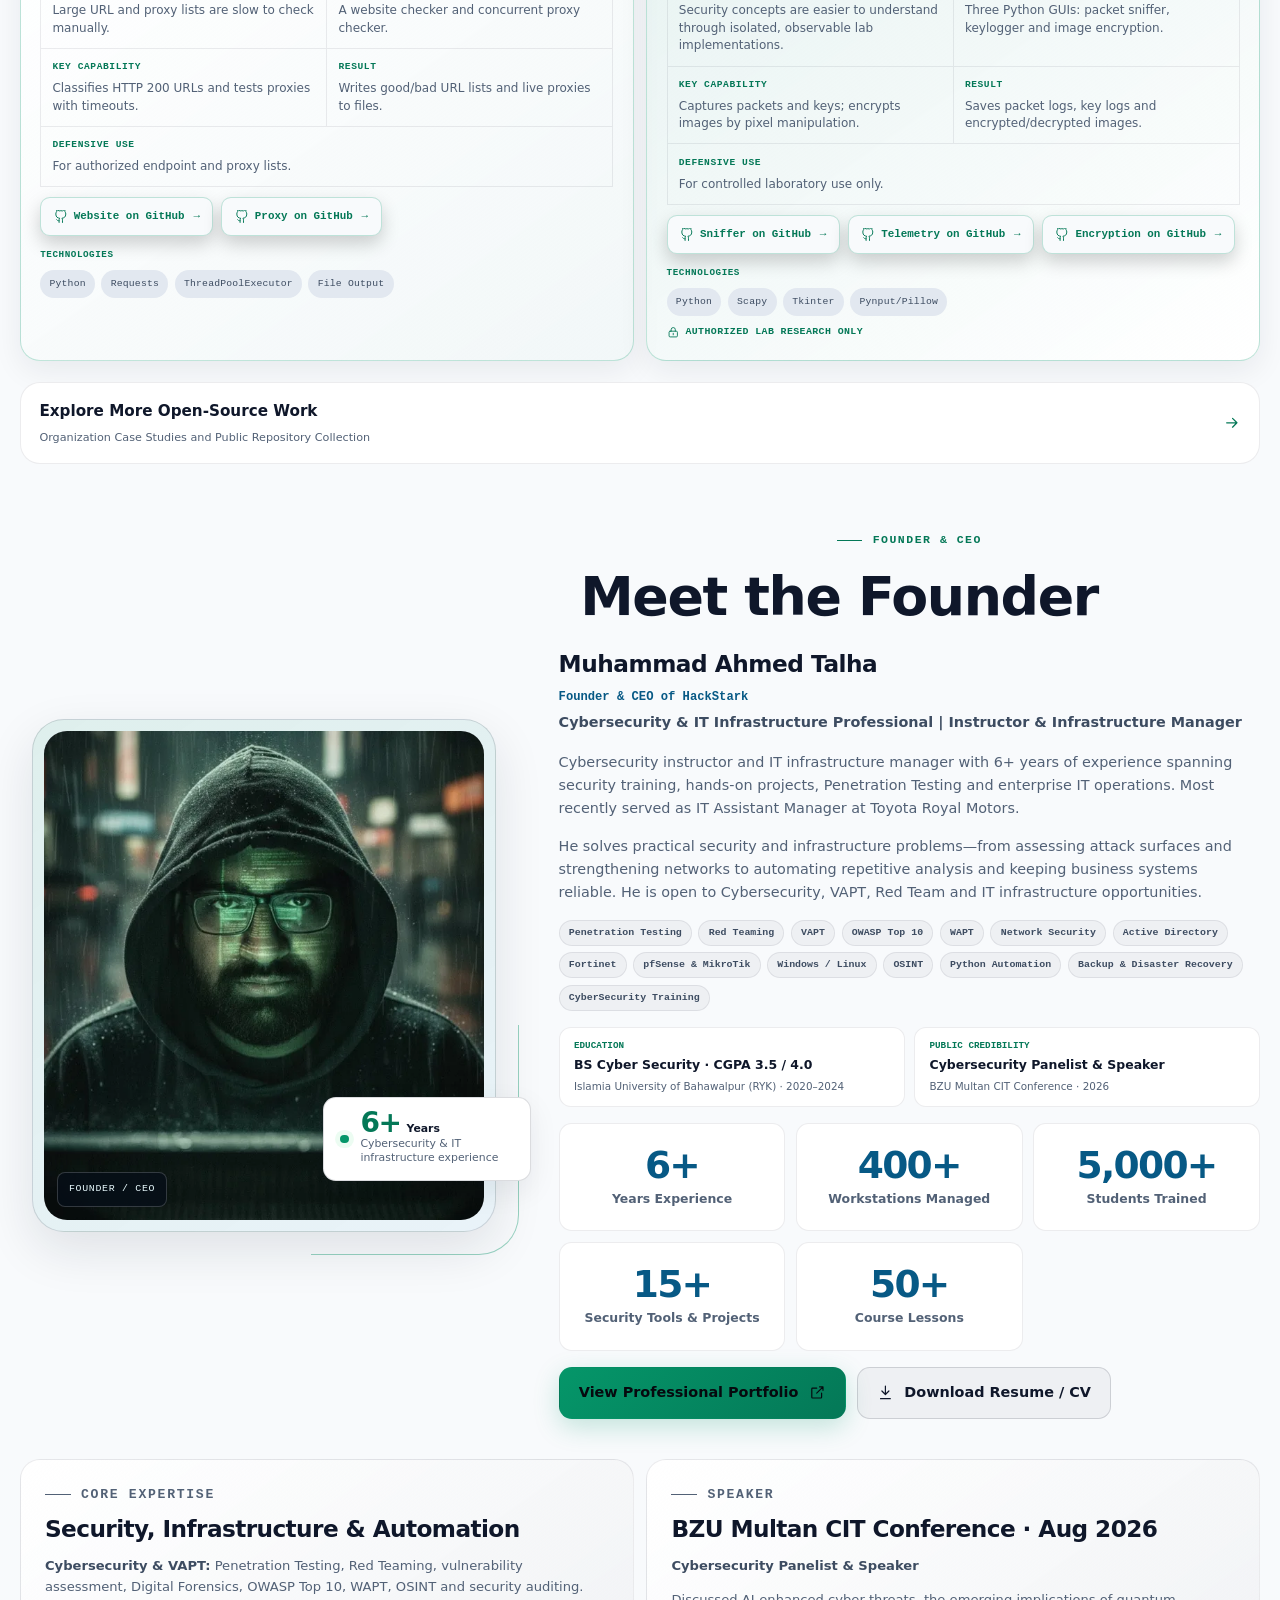
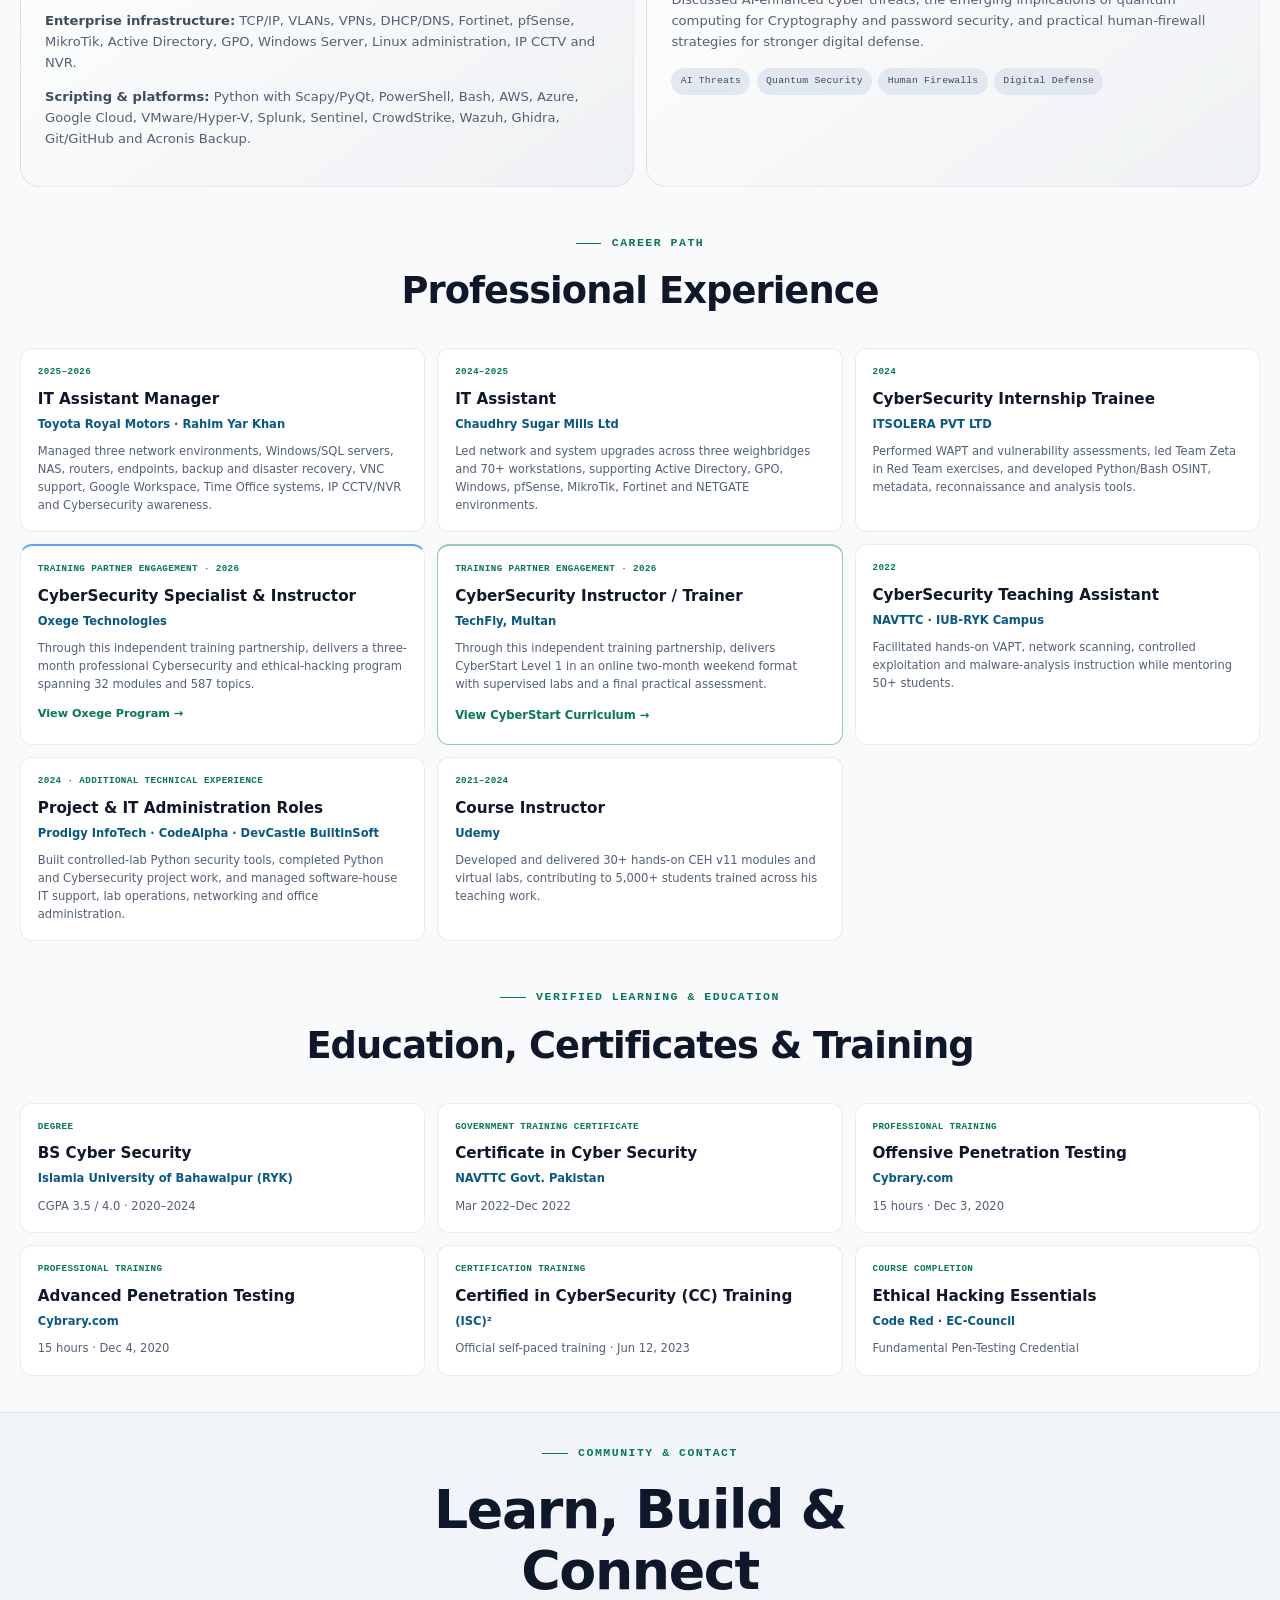
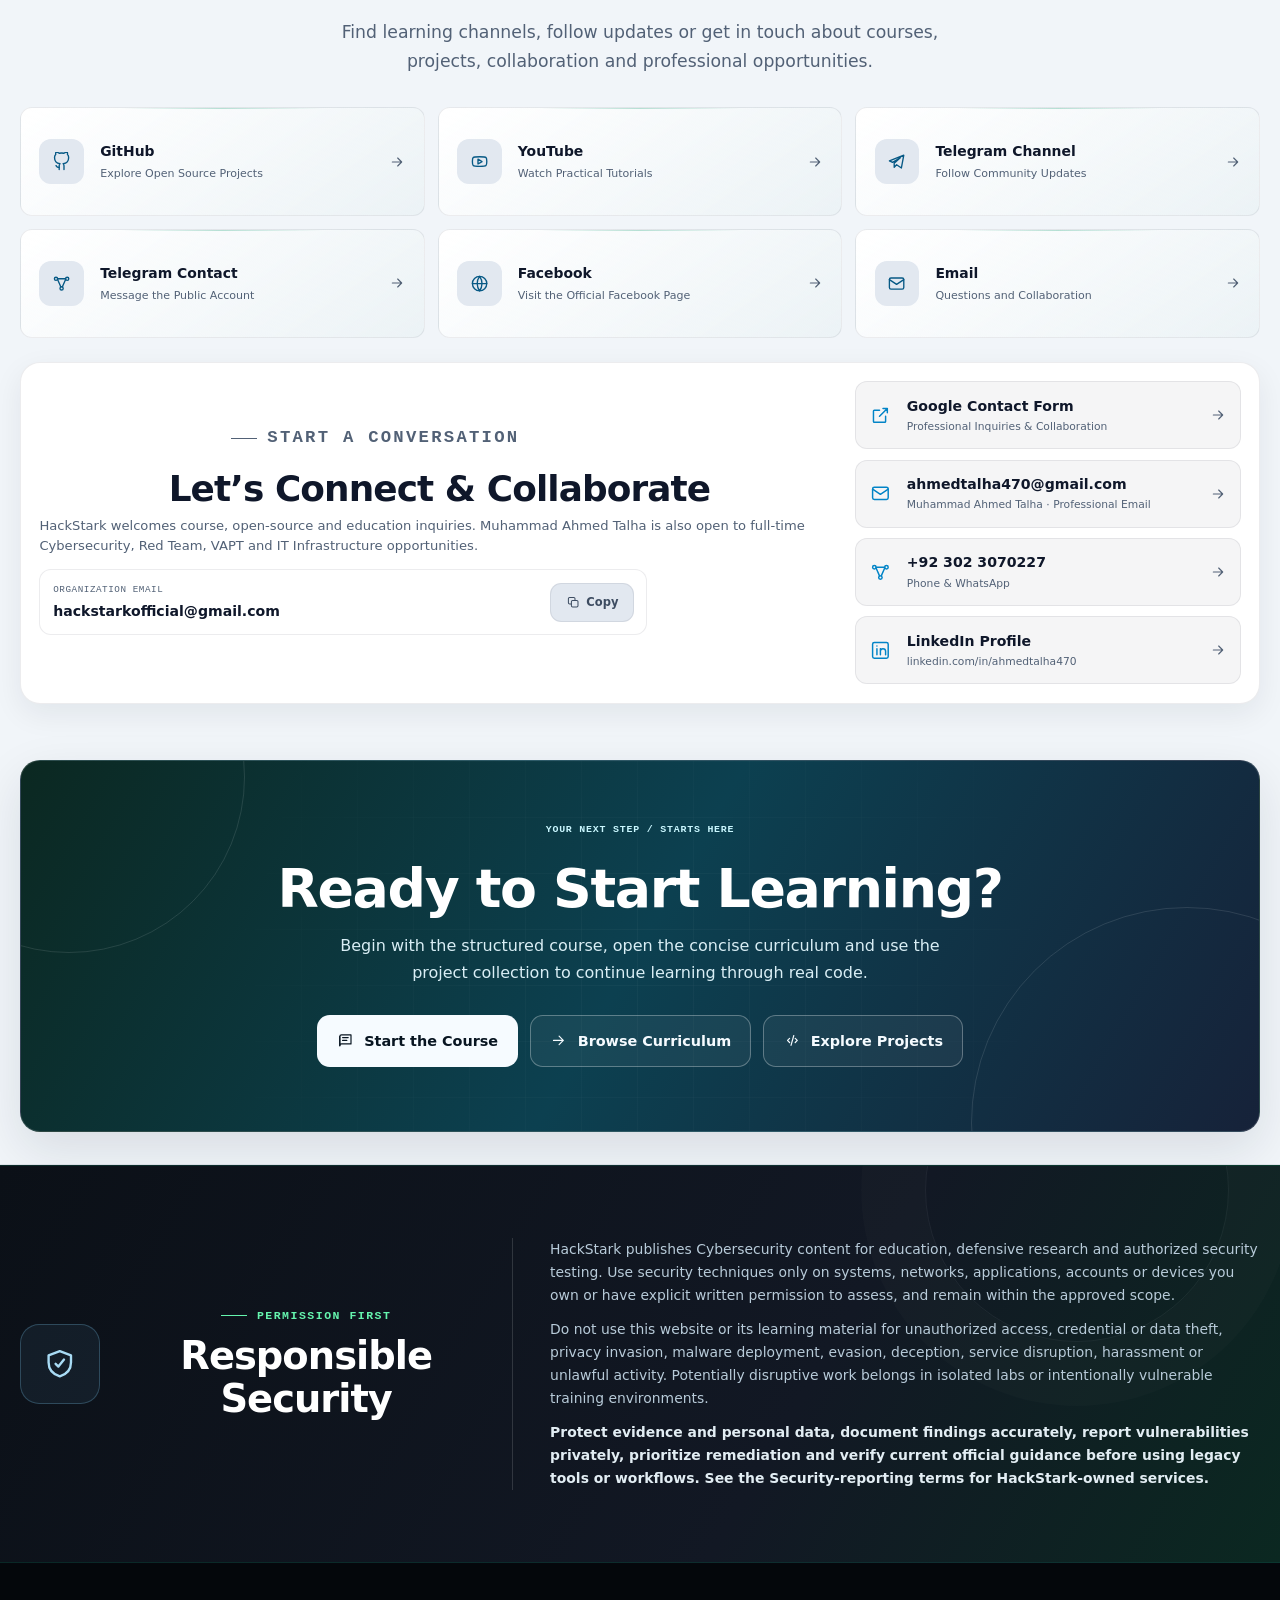
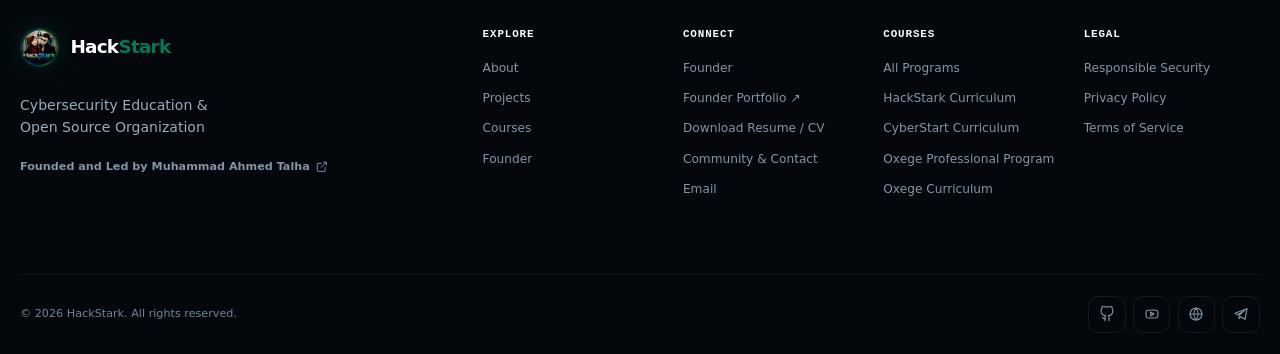
==== commit 895ce328: "Add files via upload" ====
--- a/index.html
+++ b/index.html
@@ -47,16 +47,16 @@
   <link rel="stylesheet" href="cyberstart.css?v=20261005c">
   <link rel="stylesheet" href="oxege-course.css?v=20261005c">
   <link rel="stylesheet" href="jarvis-aichatbot.css?v=20260922">
-  <link rel="stylesheet" href="site-updates.css?v=20261008f">
+  <link rel="stylesheet" href="site-updates.css?v=20261009c">
   <script defer fetchpriority="high" crossorigin="anonymous" src="https://premium-cow-1150.clerk.accounts.dev/npm/@clerk/ui@1/dist/ui.browser.js"></script>
   <script defer fetchpriority="high" crossorigin="anonymous" data-clerk-publishable-key="pk_test_cHJlbWl1bS1jb3ctMTE1MC5jbGVyay5hY2NvdW50cy5kZXYk" src="https://premium-cow-1150.clerk.accounts.dev/npm/@clerk/clerk-js@6/dist/clerk.browser.js"></script>
   <script src="clerk-auth.js?v=20260922g" defer></script>
   <script src="oxege-curriculum-data.js?v=20261004" defer></script>
-  <script src="hackstark-data.js?v=20261008b" defer></script>
-  <script src="script.js?v=20261004" defer></script>
-  <script src="site-pages.js?v=20261008e" defer></script>
-  <script src="whatsapp-enrollment.js?v=20261008" defer></script>
-  <script src="jarvis-aichatbot.js?v=20261008e" defer></script>
+  <script src="hackstark-data.js?v=20261009c" defer></script>
+  <script src="script.js?v=20261009a" defer></script>
+  <script src="site-pages.js?v=20261009b" defer></script>
+  <script src="whatsapp-enrollment.js?v=20261009a" defer></script>
+  <script src="jarvis-aichatbot.js?v=20261009d" defer></script>
 
   <script type="application/ld+json">
 {
@@ -295,18 +295,18 @@
           <button class="courses-toggle" id="courses-toggle-desktop" type="button" aria-expanded="false" aria-haspopup="menu" aria-controls="courses-menu-desktop">Courses <svg aria-hidden="true" viewBox="0 0 24 24"><path d="m6 9 6 6 6-6"/></svg></button>
           <div class="courses-menu" id="courses-menu-desktop" role="menu" aria-labelledby="courses-toggle-desktop" hidden>
             <div class="courses-menu__intro" role="presentation"><div><span class="courses-menu__eyebrow">HackStark Learning Paths</span></div><span class="courses-menu__count">3 Courses</span></div>
-            <a class="courses-tile courses-tile--01" role="menuitem" href="#about-course" aria-labelledby="course-label-desktop-01">
+            <a class="courses-tile courses-tile--01" role="menuitem" href="ethical-hacking-course.html" aria-labelledby="course-label-desktop-01">
               <span class="courses-tile__icon courses-tile__icon--art" aria-hidden="true"><img src="course-security-art.svg" width="80" height="80" alt=""></span>
               <div class="courses-tile__body">
                 <p class="courses-tile__provider"><span class="courses-tile__label">By</span> <b>HackStark</b></p>
-                <h3 id="course-label-desktop-01">Ethical Hacking Course for Beginners</h3>
+                <h3 id="course-label-desktop-01" class="course-title-two-lines"><span>Ethical Hacking Course</span> <span>for Beginners</span></h3>
                 <div class="courses-tile__tags"><span>Beginner</span><span>Self-Paced</span></div>
               </div>
               <div class="courses-tile__actions">
                 <span class="courses-tile__view" aria-hidden="true"><span>View Course</span> <svg aria-hidden="true"><use href="#icon-arrow"></use></svg></span>
               </div>
             </a>
-            <a class="courses-tile courses-tile--02" role="menuitem" href="#cyberstart" aria-labelledby="course-label-desktop-02">
+            <a class="courses-tile courses-tile--02" role="menuitem" href="cyberstart.html" aria-labelledby="course-label-desktop-02">
               <span class="courses-tile__icon" aria-hidden="true"><svg><use href="#icon-terminal"></use></svg></span>
               <div class="courses-tile__body">
                 <p class="courses-tile__provider"><span class="courses-tile__label">Partner</span> <b>TechFly</b></p>
@@ -317,7 +317,7 @@
                 <span class="courses-tile__view" aria-hidden="true"><span>View Course</span> <svg aria-hidden="true"><use href="#icon-arrow"></use></svg></span>
               </div>
             </a>
-            <a class="courses-tile courses-tile--03" role="menuitem" href="#oxege-training" aria-labelledby="course-label-desktop-03">
+            <a class="courses-tile courses-tile--03" role="menuitem" href="oxege-training.html" aria-labelledby="course-label-desktop-03">
               <span class="courses-tile__icon" aria-hidden="true"><svg><use href="#icon-layers"></use></svg></span>
               <div class="courses-tile__body">
                 <p class="courses-tile__provider"><span class="courses-tile__label">Partner</span> <b>Oxege Technologies</b></p>
@@ -368,18 +368,18 @@
           <button class="courses-toggle" id="courses-toggle-mobile" type="button" aria-expanded="false" aria-haspopup="menu" aria-controls="courses-menu-mobile">Courses <svg aria-hidden="true" viewBox="0 0 24 24"><path d="m6 9 6 6 6-6"/></svg></button>
           <div class="courses-menu" id="courses-menu-mobile" role="menu" aria-labelledby="courses-toggle-mobile" hidden>
             <div class="courses-menu__intro" role="presentation"><div><span class="courses-menu__eyebrow">HackStark Learning Paths</span></div><span class="courses-menu__count">3 Courses</span></div>
-            <a class="courses-tile courses-tile--01" role="menuitem" href="#about-course" aria-labelledby="course-label-mobile-01">
+            <a class="courses-tile courses-tile--01" role="menuitem" href="ethical-hacking-course.html" aria-labelledby="course-label-mobile-01">
               <span class="courses-tile__icon courses-tile__icon--art" aria-hidden="true"><img src="course-security-art.svg" width="80" height="80" alt=""></span>
               <div class="courses-tile__body">
                 <p class="courses-tile__provider"><span class="courses-tile__label">By</span> <b>HackStark</b></p>
-                <h3 id="course-label-mobile-01">Ethical Hacking Course for Beginners</h3>
+                <h3 id="course-label-mobile-01" class="course-title-two-lines"><span>Ethical Hacking Course</span> <span>for Beginners</span></h3>
                 <div class="courses-tile__tags"><span>Beginner</span><span>Self-Paced</span></div>
               </div>
               <div class="courses-tile__actions">
                 <span class="courses-tile__view" aria-hidden="true"><span>View Course</span> <svg aria-hidden="true"><use href="#icon-arrow"></use></svg></span>
               </div>
             </a>
-            <a class="courses-tile courses-tile--02" role="menuitem" href="#cyberstart" aria-labelledby="course-label-mobile-02">
+            <a class="courses-tile courses-tile--02" role="menuitem" href="cyberstart.html" aria-labelledby="course-label-mobile-02">
               <span class="courses-tile__icon" aria-hidden="true"><svg><use href="#icon-terminal"></use></svg></span>
               <div class="courses-tile__body">
                 <p class="courses-tile__provider"><span class="courses-tile__label">Partner</span> <b>TechFly</b></p>
@@ -390,7 +390,7 @@
                 <span class="courses-tile__view" aria-hidden="true"><span>View Course</span> <svg aria-hidden="true"><use href="#icon-arrow"></use></svg></span>
               </div>
             </a>
-            <a class="courses-tile courses-tile--03" role="menuitem" href="#oxege-training" aria-labelledby="course-label-mobile-03">
+            <a class="courses-tile courses-tile--03" role="menuitem" href="oxege-training.html" aria-labelledby="course-label-mobile-03">
               <span class="courses-tile__icon" aria-hidden="true"><svg><use href="#icon-layers"></use></svg></span>
               <div class="courses-tile__body">
                 <p class="courses-tile__provider"><span class="courses-tile__label">Partner</span> <b>Oxege Technologies</b></p>
@@ -448,8 +448,9 @@
               <span><i aria-hidden="true"></i> Featured Course</span>
               <span>Beginner</span>
             </div>
-            <h2 id="featured-course-title">Ethical Hacking Course for Beginners</h2>
+            <h2 id="featured-course-title" class="course-title-two-lines"><span>Ethical Hacking Course</span> <span>for Beginners</span></h2>
             <p class="featured-course__languages">Course Languages: Urdu, Hindi &amp; English</p>
+<a class="course-reviews-summary" href="ethical-hacking-course.html#course-reviews"><strong data-count-up>50+</strong> Positive Reviews <svg aria-hidden="true"><use href="#icon-arrow"></use></svg></a>
             <div class="featured-course__metrics" aria-label="Course highlights">
               <a href="ethical-hacking-course.html#curriculum"><svg aria-hidden="true"><use href="#icon-book"></use></svg><strong><span class="stat-number" data-count-up>50+</span><span class="stat-label">Lessons</span></strong></a>
               <a href="ethical-hacking-course.html#about-course"><svg aria-hidden="true"><use href="#icon-shield"></use></svg><strong>Beginner Level</strong></a>
@@ -526,561 +527,583 @@
          </p>
         </div>
         <div class="program-banner-list">
-         <article class="program-banner reveal">
-          <div aria-hidden="true" class="program-banner__index">
-           01
-          </div>
-          <div class="program-banner__content">
-           <span class="program-banner__type">
-            HackStark · Self-Paced
-           </span>
-           <h3 class="program-banner__title--beginner">
-            <a class="program-banner__course-link" href="#about-course">
-             <span>
-              Ethical Hacking Course
-             </span>
-             <span>
-              for Beginners
-             </span>
-            </a>
-           </h3>
-           <p>
-            Build practical Cybersecurity foundations through self-paced study, with preparation for Internships and Junior-Level Roles.
-           </p>
-           <dl class="program-banner__details">
-            <div>
-             <dt>
-              Provider
-             </dt>
-             <dd>
-              HackStark
-             </dd>
-            </div>
-            <div>
-             <dt>
-              Languages
-             </dt>
-             <dd>
-              Urdu, Hindi &amp; English
-             </dd>
-            </div>
-            <div>
-             <dt>
-              Level
-             </dt>
-             <dd>
-              Beginner
-             </dd>
-            </div>
-            <div>
-             <dt>
-              Format
-             </dt>
-             <dd>
-              Self-Paced Online
-             </dd>
-            </div>
-            <div>
-             <dt>
-              Curriculum
-             </dt>
-             <dd class="curriculum-metrics curriculum-metrics--two-lines">
-              <span>
-               50+ Lessons
-              </span>
-              <span>
-               <span aria-hidden="true" class="curriculum-metrics__separator">
-                ·
-               </span>
-               25+ Tools
-              </span>
-             </dd>
-            </div>
-            <div>
-             <dt>
-              Best For
-             </dt>
-             <dd>
-              <span class="program-banner__career-label">
-               <svg aria-hidden="true">
-                <use href="#icon-shield">
-                </use>
-               </svg>
-               Job Ready Course
-              </span>
-              <ul class="program-banner__bullets">
-               <li>
-                First-Time Ethical-Hacking Learners
-               </li>
-               <li>
-                Preparation for Internships and Junior-Level Roles
-               </li>
-              </ul>
-             </dd>
-            </div>
-            <div>
-             <dt>
-              Key Focus
-             </dt>
-             <dd>
-              <ul class="program-banner__bullets">
-               <li>
-                Ethical Hacking and Linux
-               </li>
-               <li>
-                Networks, Web Security and IoT
-               </li>
-              </ul>
-             </dd>
-            </div>
-            <div>
-             <dt>
-              Learning Style
-             </dt>
-             <dd>
-              <ul class="program-banner__bullets">
-               <li>
-                Independent Lessons
-               </li>
-               <li>
-                Practical Demonstrations
-               </li>
-              </ul>
-             </dd>
-            </div>
-           </dl>
-          </div>
-          <div aria-label="Ethical Hacking Course pricing" class="program-banner__price">
-           <small>
-            Course Fee · 60% Off
-           </small>
-           <span>
-            <del>
-             PKR 4,999
-            </del>
-            <strong>
-             PKR 1,999
-            </strong>
-           </span>
-           <em aria-label="Approximate international prices">
-            <span>
-             USD
-             <b>
-              $7.99
-             </b>
-            </span>
-            <span>
-             INR
-             <b>
-              ₹799
-             </b>
-            </span>
-           </em>
-          </div>
-          <div class="program-banner__actions">
-           <a class="button button--primary program-course" href="ethical-hacking-course.html">
-            View Course
-            <svg aria-hidden="true">
-             <use href="#icon-arrow">
-             </use>
-            </svg>
-           </a>
-           <a class="button button--ghost program-curriculum" data-course-filter-link="all" href="ethical-hacking-course.html#curriculum">
-            View Curriculum
-            <svg aria-hidden="true">
-             <use href="#icon-arrow">
-             </use>
-            </svg>
-           </a>
-           <a aria-label="Ask on WhatsApp about the HackStark Ethical Hacking Course" class="button button--ghost program-contact" href="https://wa.me/923023070227?text=Hello%2C%20I%20would%20like%20more%20information%20about%20the%20HackStark%20Ethical%20Hacking%20Course.%20Please%20share%20the%20curriculum%2C%20fees%2C%20schedule%2C%20and%20enrollment%20details." rel="noopener noreferrer" target="_blank">
-            <svg aria-hidden="true" class="whatsapp-icon">
-             <use href="#icon-whatsapp">
-             </use>
-            </svg>
-            <span>
-             Contact on WhatsApp
-            </span>
-           </a>
-          </div>
-         </article>
-         <article class="program-banner program-banner--training reveal">
-          <div aria-hidden="true" class="program-banner__index">
-           02
-          </div>
-          <div class="program-banner__content">
-           <span class="program-banner__type">
-            Training Partner · TechFly · Online Weekend
-           </span>
-           <h3>
-            <a class="program-banner__course-link" href="#cyberstart">
-             CyberStart Level 1
-            </a>
-           </h3>
-           <p>
-            A guided Cyber Security Engineer foundation track with supervised labs, case studies and a final practical assessment.
-           </p>
-           <dl class="program-banner__details">
-            <div>
-             <dt>
-              Training Partner
-             </dt>
-             <dd>
-              TechFly, Multan
-             </dd>
-            </div>
-            <div>
-             <dt>
-              Languages
-             </dt>
-             <dd>
-              Urdu &amp; Hindi
-             </dd>
-            </div>
-            <div>
-             <dt>
-              Level
-             </dt>
-             <dd>
-              Beginner to Intermediate
-             </dd>
-            </div>
-            <div>
-             <dt>
-              Format
-             </dt>
-             <dd>
-              Online Instructor-Led Weekend Training
-             </dd>
-            </div>
-            <div>
-             <dt>
-              Curriculum
-             </dt>
-             <dd class="curriculum-metrics">
-              <span>
-               16 Lectures
-              </span>
-              <span>
-               <span aria-hidden="true" class="curriculum-metrics__separator">
-                ·
-               </span>
-               16 Hours
-              </span>
-              <span>
-               <span aria-hidden="true" class="curriculum-metrics__separator">
-                ·
-               </span>
-               51 Topics
-              </span>
-             </dd>
-            </div>
-            <div>
-             <dt>
-              Schedule
-             </dt>
-             <dd>
-              <ul class="program-banner__bullets">
-               <li>
-                2 Months · Friday–Sunday
-               </li>
-               <li>
-                7:00–8:30 PM PKT
-               </li>
-              </ul>
-             </dd>
-            </div>
-            <div>
-             <dt>
-              Best For
-             </dt>
-             <dd>
-              <span class="program-banner__career-label">
-               <svg aria-hidden="true">
-                <use href="#icon-shield">
-                </use>
-               </svg>
-               Job Ready Course
-              </span>
-              <ul class="program-banner__bullets">
-               <li>
-                Guided Fundamentals
-               </li>
-               <li>
-                Supervised Labs
-               </li>
-              </ul>
-             </dd>
-            </div>
-            <div>
-             <dt>
-              Key Focus
-             </dt>
-             <dd>
-              <ul class="program-banner__bullets">
-               <li>
-                Red Team and Blue Team
-               </li>
-               <li>
-                Fortinet and Cyber Defense
-               </li>
-              </ul>
-             </dd>
-            </div>
-            <div>
-             <dt>
-              Learning Style
-             </dt>
-             <dd>
-              <ul class="program-banner__bullets">
-               <li>
-                Instructor-Led Lessons
-               </li>
-               <li>
-                Supervised Labs and Case Studies
-               </li>
-              </ul>
-             </dd>
-            </div>
-           </dl>
-          </div>
-          <div aria-label="CyberStart Level 1 pricing" class="program-banner__price">
-           <small>
-            Program Fee · 60% Off
-           </small>
-           <span>
-            <del>
-             PKR 24,999
-            </del>
-            <strong>
-             PKR 9,999
-            </strong>
-           </span>
-           <em aria-label="Approximate international prices">
-            <span>
-             USD
-             <del>
-              $89.99
-             </del>
-             <b>
-              $35.99
-             </b>
-            </span>
-            <span>
-             INR
-             <del>
-              ₹8,999
-             </del>
-             <b>
-              ₹3,499
-             </b>
-            </span>
-           </em>
-          </div>
-          <div class="program-banner__actions">
-           <a class="button button--primary program-course" href="cyberstart.html">
-            View Course
-            <svg aria-hidden="true">
-             <use href="#icon-arrow">
-             </use>
-            </svg>
-           </a>
-           <a class="button button--ghost program-curriculum" href="cyberstart.html#cyberstart-curriculum">
-            View Curriculum
-            <svg aria-hidden="true">
-             <use href="#icon-arrow">
-             </use>
-            </svg>
-           </a>
-           <a aria-label="Ask on WhatsApp about TechFly CyberStart Level 1" class="button button--ghost program-contact" href="https://wa.me/923023070227?text=Hello%2C%20I%20would%20like%20more%20information%20about%20the%20TechFly%20CyberStart%20Level%201%20course.%20Please%20share%20the%20curriculum%2C%20fees%2C%20weekend%20schedule%2C%20and%20enrollment%20details." rel="noopener noreferrer" target="_blank">
-            <svg aria-hidden="true" class="whatsapp-icon">
-             <use href="#icon-whatsapp">
-             </use>
-            </svg>
-            <span>
-             Contact on WhatsApp
-            </span>
-           </a>
-          </div>
-         </article>
-         <article class="program-banner program-banner--professional reveal">
-          <div aria-hidden="true" class="program-banner__index">
-           03
-          </div>
-          <div class="program-banner__content">
-           <span class="program-banner__type">
-            Training Partner · Oxege Technologies
-           </span>
-           <h3>
-            <a class="program-banner__course-link" href="#oxege-training">
-             Professional Cybersecurity &amp; Ethical Hacking Program
-            </a>
-           </h3>
-           <p>
-            A comprehensive three-month path connecting Ethical Hacking with enterprise defense and career-focused practice.
-           </p>
-           <dl class="program-banner__details">
-            <div>
-             <dt>
-              Training Partner
-             </dt>
-             <dd>
-              Oxege Technologies, RYK
-             </dd>
-            </div>
-            <div>
-             <dt>
-              Languages
-             </dt>
-             <dd>
-              Urdu &amp; Hindi
-             </dd>
-            </div>
-            <div>
-             <dt>
-              Level
-             </dt>
-             <dd>
-              Foundation to Professional
-             </dd>
-            </div>
-            <div>
-             <dt>
-              Format
-             </dt>
-             <dd>
-              Online + Physical in Rahim Yar Khan
-             </dd>
-            </div>
-            <div>
-             <dt>
-              Curriculum
-             </dt>
-             <dd class="curriculum-metrics curriculum-metrics--two-lines">
-              <span>
-               32 Modules
-              </span>
-              <span>
-               <span aria-hidden="true" class="curriculum-metrics__separator">
-                ·
-               </span>
-               587 Topics
-              </span>
-             </dd>
-            </div>
-            <div>
-             <dt>
-              Best For
-             </dt>
-             <dd>
-              <span class="program-banner__career-label">
-               <svg aria-hidden="true">
-                <use href="#icon-shield">
-                </use>
-               </svg>
-               Job Ready Course
-              </span>
-              <ul class="program-banner__bullets">
-               <li>
-                Career-Focused Learning
-               </li>
-               <li>
-                Comprehensive Training
-               </li>
-              </ul>
-             </dd>
-            </div>
-            <div>
-             <dt>
-              Key Focus
-             </dt>
-             <dd>
-              <ul class="program-banner__bullets">
-               <li>
-                CEH-Aligned Core
-               </li>
-               <li>
-                SOC, DFIR, Cloud and AI
-               </li>
-              </ul>
-             </dd>
-            </div>
-            <div>
-             <dt>
-              Learning Style
-             </dt>
-             <dd>
-              <ul class="program-banner__bullets">
-               <li>
-                Instructor-Led Training
-               </li>
-               <li>
-                Practical Labs and Capstone Projects
-               </li>
-              </ul>
-             </dd>
-            </div>
-           </dl>
-          </div>
-          <div aria-label="Oxege professional program pricing" class="program-banner__price">
-           <small>
-            Program Fee · 50% Off
-           </small>
-           <span>
-            <del>
-             PKR 89,999
-            </del>
-            <strong>
-             PKR 44,999
-            </strong>
-           </span>
-           <em aria-label="Approximate international prices">
-            <span>
-             USD
-             <del>
-              $319
-             </del>
-             <b>
-              $159
-             </b>
-            </span>
-            <span>
-             INR
-             <del>
-              ₹30,999
-             </del>
-             <b>
-              ₹15,499
-             </b>
-            </span>
-           </em>
-          </div>
-          <div class="program-banner__actions">
-           <a class="button button--primary program-course" href="oxege-training.html">
-            View Course
-            <svg aria-hidden="true">
-             <use href="#icon-arrow">
-             </use>
-            </svg>
-           </a>
-           <a class="button button--ghost program-curriculum" href="oxege-training.html#oxege-curriculum">
-            View Curriculum
-            <svg aria-hidden="true">
-             <use href="#icon-arrow">
-             </use>
-            </svg>
-           </a>
-           <a aria-label="Ask on WhatsApp about the Oxege Professional Cybersecurity Program" class="button button--ghost program-contact" href="https://wa.me/923023070227?text=Hello%2C%20I%20would%20like%20more%20information%20about%20the%20Oxege%20Professional%20Cybersecurity%20and%20Ethical%20Hacking%20Program.%20Please%20share%20the%20curriculum%2C%20fees%2C%20class%20schedule%2C%20and%20enrollment%20details." rel="noopener noreferrer" target="_blank">
-            <svg aria-hidden="true" class="whatsapp-icon">
-             <use href="#icon-whatsapp">
-             </use>
-            </svg>
-            <span>
-             Contact on WhatsApp
-            </span>
-           </a>
-          </div>
-         </article>
-        </div>
+ <article class="program-banner reveal">
+  <div aria-hidden="true" class="program-banner__index">
+   01
+  </div>
+  <div class="program-banner__content">
+   <span class="program-banner__type">
+    HackStark · Self-Paced
+   </span>
+   <h3 class="program-banner__title--beginner course-title-two-lines">
+    <a class="program-banner__course-link" href="#about-course">
+     <span>
+      Ethical Hacking Course
+     </span>
+     <span>
+      for Beginners
+     </span>
+    </a>
+   </h3>
+   <p>
+    Build practical Cybersecurity foundations through self-paced study, with preparation for Internships and Junior-Level Roles.
+   </p>
+   <dl class="program-banner__details">
+<div><dt>Reviews</dt><dd><a href="ethical-hacking-course.html#course-reviews"><span data-count-up>50+</span> Positive Reviews</a></dd></div>
+    <div>
+     <dt>
+      Provider
+     </dt>
+     <dd>
+      HackStark
+     </dd>
+    </div>
+    <div>
+     <dt>
+      Languages
+     </dt>
+     <dd>
+      Urdu, Hindi &amp; English
+     </dd>
+    </div>
+    <div>
+     <dt>
+      Level
+     </dt>
+     <dd>
+      Beginner
+     </dd>
+    </div>
+    <div>
+     <dt>
+      Format
+     </dt>
+     <dd>
+      Self-Paced Online
+     </dd>
+    </div>
+    <div>
+     <dt>
+      Curriculum
+     </dt>
+     <dd class="curriculum-metrics curriculum-metrics--two-lines">
+      <span>
+       <span data-count-up="">
+        50+
+       </span>
+       Lessons
+      </span>
+      <span>
+       <span aria-hidden="true" class="curriculum-metrics__separator">
+        ·
+       </span>
+       <span data-count-up="">
+        25+
+       </span>
+       Tools
+      </span>
+     </dd>
+    </div>
+    <div>
+     <dt>
+      Best For
+     </dt>
+     <dd>
+      <span class="program-banner__career-label">
+       <svg aria-hidden="true">
+        <use href="#icon-shield">
+        </use>
+       </svg>
+       Job Ready Course
+      </span>
+      <ul class="program-banner__bullets">
+       <li>
+        First-Time Ethical-Hacking Learners
+       </li>
+       <li>
+        Preparation for Internships and Junior-Level Roles
+       </li>
+      </ul>
+     </dd>
+    </div>
+    <div>
+     <dt>
+      Key Focus
+     </dt>
+     <dd>
+      <ul class="program-banner__bullets">
+       <li>
+        Ethical Hacking and Linux
+       </li>
+       <li>
+        Networks, Web Security and IoT
+       </li>
+      </ul>
+     </dd>
+    </div>
+    <div>
+     <dt>
+      Learning Style
+     </dt>
+     <dd>
+      <ul class="program-banner__bullets">
+       <li>
+        Independent Lessons
+       </li>
+       <li>
+        Practical Demonstrations
+       </li>
+      </ul>
+     </dd>
+    </div>
+   </dl>
+  </div>
+  <div aria-label="Ethical Hacking Course pricing" class="program-banner__price">
+   <small>
+    Course Fee · 60% Off
+   </small>
+   <span>
+    <del>
+     PKR 4,999
+    </del>
+    <strong>
+     PKR 1,999
+    </strong>
+   </span>
+   <em aria-label="Approximate international prices">
+    <span>
+     USD
+     <b>
+      $7.99
+     </b>
+    </span>
+    <span>
+     INR
+     <b>
+      ₹799
+     </b>
+    </span>
+   </em>
+  </div>
+  <div class="program-banner__actions">
+   <a class="button button--primary program-course" href="ethical-hacking-course.html">
+    View Course
+    <svg aria-hidden="true">
+     <use href="#icon-arrow">
+     </use>
+    </svg>
+   </a>
+   <a class="button button--ghost program-curriculum" data-course-filter-link="all" href="ethical-hacking-course.html#curriculum">
+    View Curriculum
+    <svg aria-hidden="true">
+     <use href="#icon-arrow">
+     </use>
+    </svg>
+   </a>
+   <a aria-label="Ask on WhatsApp about the HackStark Ethical Hacking Course" class="button button--ghost program-contact" href="https://wa.me/923023070227?text=Hello%2C%20I%20would%20like%20more%20information%20about%20the%20HackStark%20Ethical%20Hacking%20Course.%20Please%20share%20the%20curriculum%2C%20fees%2C%20schedule%2C%20and%20enrollment%20details." rel="noopener noreferrer" target="_blank">
+    <svg aria-hidden="true" class="whatsapp-icon">
+     <use href="#icon-whatsapp">
+     </use>
+    </svg>
+    <span>
+     Contact on WhatsApp
+    </span>
+   </a>
+  </div>
+ </article>
+ <article class="program-banner program-banner--training reveal">
+  <div aria-hidden="true" class="program-banner__index">
+   02
+  </div>
+  <div class="program-banner__content">
+   <span class="program-banner__type">
+    Training Partner · TechFly · Online Weekend
+   </span>
+   <h3>
+    <a class="program-banner__course-link" href="#cyberstart">
+     CyberStart Level 1
+    </a>
+   </h3>
+   <p>
+    A guided Cyber Security Engineer foundation track with supervised labs, case studies and a final practical assessment.
+   </p>
+   <dl class="program-banner__details">
+    <div>
+     <dt>
+      Training Partner
+     </dt>
+     <dd>
+      TechFly, Multan
+     </dd>
+    </div>
+    <div>
+     <dt>
+      Languages
+     </dt>
+     <dd>
+      Urdu &amp; Hindi
+     </dd>
+    </div>
+    <div>
+     <dt>
+      Level
+     </dt>
+     <dd>
+      Beginner to Intermediate
+     </dd>
+    </div>
+    <div>
+     <dt>
+      Format
+     </dt>
+     <dd>
+      Online Instructor-Led Weekend Training
+     </dd>
+    </div>
+    <div>
+     <dt>
+      Curriculum
+     </dt>
+     <dd class="curriculum-metrics">
+      <span>
+       <span data-count-up="">
+        16
+       </span>
+       Lectures
+      </span>
+      <span>
+       <span aria-hidden="true" class="curriculum-metrics__separator">
+        ·
+       </span>
+       <span data-count-up="">
+        16
+       </span>
+       Hours
+      </span>
+      <span>
+       <span aria-hidden="true" class="curriculum-metrics__separator">
+        ·
+       </span>
+       <span data-count-up="">
+        51
+       </span>
+       Topics
+      </span>
+     </dd>
+    </div>
+    <div>
+     <dt>
+      Schedule
+     </dt>
+     <dd>
+      <ul class="program-banner__bullets">
+       <li>
+        2 Months · Friday–Sunday
+       </li>
+       <li>
+        7:00–8:30 PM PKT
+       </li>
+      </ul>
+     </dd>
+    </div>
+    <div>
+     <dt>
+      Best For
+     </dt>
+     <dd>
+      <span class="program-banner__career-label">
+       <svg aria-hidden="true">
+        <use href="#icon-shield">
+        </use>
+       </svg>
+       Job Ready Course
+      </span>
+      <ul class="program-banner__bullets">
+       <li>
+        Guided Fundamentals
+       </li>
+       <li>
+        Supervised Labs
+       </li>
+      </ul>
+     </dd>
+    </div>
+    <div>
+     <dt>
+      Key Focus
+     </dt>
+     <dd>
+      <ul class="program-banner__bullets">
+       <li>
+        Red Team and Blue Team
+       </li>
+       <li>
+        Fortinet and Cyber Defense
+       </li>
+      </ul>
+     </dd>
+    </div>
+    <div>
+     <dt>
+      Learning Style
+     </dt>
+     <dd>
+      <ul class="program-banner__bullets">
+       <li>
+        Instructor-Led Lessons
+       </li>
+       <li>
+        Supervised Labs and Case Studies
+       </li>
+      </ul>
+     </dd>
+    </div>
+   </dl>
+  </div>
+  <div aria-label="CyberStart Level 1 pricing" class="program-banner__price">
+   <small>
+    Program Fee · 60% Off
+   </small>
+   <span>
+    <del>
+     PKR 24,999
+    </del>
+    <strong>
+     PKR 9,999
+    </strong>
+   </span>
+   <em aria-label="Approximate international prices">
+    <span>
+     USD
+     <del>
+      $89.99
+     </del>
+     <b>
+      $35.99
+     </b>
+    </span>
+    <span>
+     INR
+     <del>
+      ₹8,999
+     </del>
+     <b>
+      ₹3,499
+     </b>
+    </span>
+   </em>
+  </div>
+  <div class="program-banner__actions">
+   <a class="button button--primary program-course" href="cyberstart.html">
+    View Course
+    <svg aria-hidden="true">
+     <use href="#icon-arrow">
+     </use>
+    </svg>
+   </a>
+   <a class="button button--ghost program-curriculum" href="cyberstart.html#cyberstart-curriculum">
+    View Curriculum
+    <svg aria-hidden="true">
+     <use href="#icon-arrow">
+     </use>
+    </svg>
+   </a>
+   <a aria-label="Ask on WhatsApp about TechFly CyberStart Level 1" class="button button--ghost program-contact" href="https://wa.me/923023070227?text=Hello%2C%20I%20would%20like%20more%20information%20about%20the%20TechFly%20CyberStart%20Level%201%20course.%20Please%20share%20the%20curriculum%2C%20fees%2C%20weekend%20schedule%2C%20and%20enrollment%20details." rel="noopener noreferrer" target="_blank">
+    <svg aria-hidden="true" class="whatsapp-icon">
+     <use href="#icon-whatsapp">
+     </use>
+    </svg>
+    <span>
+     Contact on WhatsApp
+    </span>
+   </a>
+  </div>
+ </article>
+ <article class="program-banner program-banner--professional reveal">
+  <div aria-hidden="true" class="program-banner__index">
+   03
+  </div>
+  <div class="program-banner__content">
+   <span class="program-banner__type">
+    Training Partner · Oxege Technologies
+   </span>
+   <h3>
+    <a class="program-banner__course-link" href="#oxege-training">
+     Professional Cybersecurity &amp; Ethical Hacking Program
+    </a>
+   </h3>
+   <p>
+    A comprehensive three-month path connecting Ethical Hacking with enterprise defense and career-focused practice.
+   </p>
+   <dl class="program-banner__details">
+    <div>
+     <dt>
+      Training Partner
+     </dt>
+     <dd>
+      Oxege Technologies, RYK
+     </dd>
+    </div>
+    <div>
+     <dt>
+      Languages
+     </dt>
+     <dd>
+      Urdu &amp; Hindi
+     </dd>
+    </div>
+    <div>
+     <dt>
+      Level
+     </dt>
+     <dd>
+      Foundation to Professional
+     </dd>
+    </div>
+    <div>
+     <dt>
+      Format
+     </dt>
+     <dd>
+      Online + Physical in Rahim Yar Khan
+     </dd>
+    </div>
+    <div>
+     <dt>
+      Curriculum
+     </dt>
+     <dd class="curriculum-metrics curriculum-metrics--two-lines">
+      <span>
+       <span data-count-up="">
+        32
+       </span>
+       Modules
+      </span>
+      <span>
+       <span aria-hidden="true" class="curriculum-metrics__separator">
+        ·
+       </span>
+       <span data-count-up="">
+        587
+       </span>
+       Topics
+      </span>
+     </dd>
+    </div>
+    <div>
+     <dt>
+      Best For
+     </dt>
+     <dd>
+      <span class="program-banner__career-label">
+       <svg aria-hidden="true">
+        <use href="#icon-shield">
+        </use>
+       </svg>
+       Job Ready Course
+      </span>
+      <ul class="program-banner__bullets">
+       <li>
+        Career-Focused Learning
+       </li>
+       <li>
+        Comprehensive Training
+       </li>
+      </ul>
+     </dd>
+    </div>
+    <div>
+     <dt>
+      Key Focus
+     </dt>
+     <dd>
+      <ul class="program-banner__bullets">
+       <li>
+        CEH-Aligned Core
+       </li>
+       <li>
+        SOC, DFIR, Cloud and AI
+       </li>
+      </ul>
+     </dd>
+    </div>
+    <div>
+     <dt>
+      Learning Style
+     </dt>
+     <dd>
+      <ul class="program-banner__bullets">
+       <li>
+        Instructor-Led Training
+       </li>
+       <li>
+        Practical Labs and Capstone Projects
+       </li>
+      </ul>
+     </dd>
+    </div>
+   </dl>
+  </div>
+  <div aria-label="Oxege professional program pricing" class="program-banner__price">
+   <small>
+    Program Fee · 50% Off
+   </small>
+   <span>
+    <del>
+     PKR 89,999
+    </del>
+    <strong>
+     PKR 44,999
+    </strong>
+   </span>
+   <em aria-label="Approximate international prices">
+    <span>
+     USD
+     <del>
+      $319
+     </del>
+     <b>
+      $159
+     </b>
+    </span>
+    <span>
+     INR
+     <del>
+      ₹30,999
+     </del>
+     <b>
+      ₹15,499
+     </b>
+    </span>
+   </em>
+  </div>
+  <div class="program-banner__actions">
+   <a class="button button--primary program-course" href="oxege-training.html">
+    View Course
+    <svg aria-hidden="true">
+     <use href="#icon-arrow">
+     </use>
+    </svg>
+   </a>
+   <a class="button button--ghost program-curriculum" href="oxege-training.html#oxege-curriculum">
+    View Curriculum
+    <svg aria-hidden="true">
+     <use href="#icon-arrow">
+     </use>
+    </svg>
+   </a>
+   <a aria-label="Ask on WhatsApp about the Oxege Professional Cybersecurity Program" class="button button--ghost program-contact" href="https://wa.me/923023070227?text=Hello%2C%20I%20would%20like%20more%20information%20about%20the%20Oxege%20Professional%20Cybersecurity%20and%20Ethical%20Hacking%20Program.%20Please%20share%20the%20curriculum%2C%20fees%2C%20class%20schedule%2C%20and%20enrollment%20details." rel="noopener noreferrer" target="_blank">
+    <svg aria-hidden="true" class="whatsapp-icon">
+     <use href="#icon-whatsapp">
+     </use>
+    </svg>
+    <span>
+     Contact on WhatsApp
+    </span>
+   </a>
+  </div>
+ </article>
+</div>
       </div>
     </section>
 
@@ -1116,10 +1139,8 @@
          </span>
          Manual enrollment
         </p>
-        <h3>
-         <a class="course-enrollment__title-link" href="ethical-hacking-course.html#about-course">
-          Ethical Hacking Course for Beginners
-         </a>
+        <h3 class="course-title-two-lines">
+         <a class="course-enrollment__title-link" href="ethical-hacking-course.html#about-course"><span>Ethical Hacking Course</span> <span>for Beginners</span></a>
         </h3>
         <p>
          Learn with 50+ self-paced lessons from Muhammad Ahmed Talha. Published previews remain free; complete course enrollment is verified manually.
@@ -1150,7 +1171,8 @@
          <li>
           Manual Payment Verification
          </li>
-        </ul>
+        <li><a href="ethical-hacking-course.html#course-reviews"><strong data-count-up>50+</strong> Positive Reviews</a></li>
+</ul>
         <dl aria-label="Course purchase details" class="course-purchase-details">
          <div>
           <dt>
@@ -1619,14 +1641,13 @@
             </span>
             Beginner Course
            </p>
-           <h2 id="about-course-heading">
-            Ethical Hacking Course for Beginners
-           </h2>
+           <h2 id="about-course-heading" class="course-title-two-lines"><span>Ethical Hacking Course</span> <span>for Beginners</span></h2>
           </div>
           <div class="course-overview__copy">
            <p class="course-teaching-languages">
             Course Languages: Urdu, Hindi &amp; English
            </p>
+<a class="course-reviews-summary" href="ethical-hacking-course.html#course-reviews"><strong data-count-up>50+</strong> Positive Reviews <svg aria-hidden="true"><use href="#icon-arrow"></use></svg></a>
            <p>
             <strong>
              Ethical Hacking Course for Beginners by HackStark
@@ -1637,7 +1658,7 @@
             Start with an isolated Kali Linux lab, then progress through reconnaissance, vulnerability assessment, systems, networks, web applications, wireless security, IoT, cloud computing and Cryptography.
            </p>
            <div class="hero-actions course-preview-actions">
- <a class="button button--primary course-preview-page" href="ethical-hacking-course.html">
+ <a class="button button--ghost course-preview-page" href="ethical-hacking-course.html">
   View Course
   <svg aria-hidden="true">
    <use href="#icon-arrow">
@@ -1651,6 +1672,9 @@
    </use>
   </svg>
  </a>
+ <button class="button button--primary" data-featured-course-cta="" type="button">
+  Enroll Now
+ </button>
  <a aria-label="Ask on WhatsApp about the HackStark Ethical Hacking Course" class="button button--ghost course-preview-contact" href="https://wa.me/923023070227?text=Hello%2C%20I%20would%20like%20more%20information%20about%20the%20HackStark%20Ethical%20Hacking%20Course.%20Please%20share%20the%20curriculum%2C%20fees%2C%20schedule%2C%20and%20enrollment%20details." rel="noopener noreferrer" target="_blank">
   <svg aria-hidden="true" class="whatsapp-icon">
    <use href="#icon-whatsapp">
@@ -1661,6 +1685,7 @@
   </span>
  </a>
 </div>
+<p class="course-enrollment-message" data-enrollment-status role="status" aria-live="polite"></p>
 <div class="hero-actions course-preview-resources">
  <a aria-label="Download HackStark Ethical Hacking Course for Beginners curriculum PDF" class="button button--ghost" download="Ethical Hacking Course Outline by HackStark.pdf" href="Ethical%20Hacking%20Course%20Outline%20by%20HackStark.pdf">
   Download Curriculum PDF
@@ -1707,7 +1732,7 @@
             The program combines concepts, demonstrations, supervised laboratory exercises, applied discussion and a final practical assessment.
            </p>
            <div class="cyberstart-actions course-preview-actions">
- <a class="button button--primary course-preview-page" href="cyberstart.html">
+ <a class="button button--ghost course-preview-page" href="cyberstart.html">
   View Course
   <svg aria-hidden="true">
    <use href="#icon-arrow">
@@ -1720,6 +1745,9 @@
    <use href="#icon-arrow">
    </use>
   </svg>
+ </a>
+ <a class="button button--primary" href="https://wa.me/923023070227?text=Hello%2C+I+would+like+to+enroll+in+TechFly+CyberStart+Level+1.+Please+confirm+the+active+batch%2C+available+seats%2C+fees%2C+schedule+and+registration+details." rel="noopener noreferrer" target="_blank">
+  Enroll Now
  </a>
  <a aria-label="Ask on WhatsApp about TechFly CyberStart Level 1" class="button button--ghost course-preview-contact" href="https://wa.me/923023070227?text=Hello%2C%20I%20would%20like%20more%20information%20about%20the%20TechFly%20CyberStart%20Level%201%20course.%20Please%20share%20the%20curriculum%2C%20fees%2C%20weekend%20schedule%2C%20and%20enrollment%20details." rel="noopener noreferrer" target="_blank">
   <svg aria-hidden="true" class="whatsapp-icon">
@@ -1861,7 +1889,7 @@
             A three-month instructor-led program available online and through physical classes in Rahim Yar Khan, combining ethical-hacking foundations with professional Cybersecurity practice across defense, SOC operations, threat hunting, DFIR, cloud, DevSecOps, AI security, reporting and career development.
            </p>
            <div class="oxege-actions course-preview-actions">
- <a class="button button--primary course-preview-page" href="oxege-training.html">
+ <a class="button button--ghost course-preview-page" href="oxege-training.html">
   View Course
   <svg aria-hidden="true">
    <use href="#icon-arrow">
@@ -1874,6 +1902,9 @@
    <use href="#icon-arrow">
    </use>
   </svg>
+ </a>
+ <a class="button button--primary" href="https://wa.me/923023070227?text=Hello%2C+I+would+like+to+enroll+in+Oxege+Professional+Cybersecurity+%26+Ethical+Hacking+Program.+Please+confirm+the+active+batch%2C+available+seats%2C+fees%2C+schedule+and+registration+details." rel="noopener noreferrer" target="_blank">
+  Enroll Now
  </a>
  <a aria-label="Ask on WhatsApp about the Oxege Professional Cybersecurity Program" class="button button--ghost course-preview-contact" href="https://wa.me/923023070227?text=Hello%2C%20I%20would%20like%20more%20information%20about%20the%20Oxege%20Professional%20Cybersecurity%20and%20Ethical%20Hacking%20Program.%20Please%20share%20the%20curriculum%2C%20fees%2C%20class%20schedule%2C%20and%20enrollment%20details." rel="noopener noreferrer" target="_blank">
   <svg aria-hidden="true" class="whatsapp-icon">
@@ -2555,7 +2586,6 @@
           </div>
         </form>
         <div class="jarvis-input-footer">
-          <span class="jarvis-footer-text">Local HackStark Knowledge • No External AI Service</span>
           <button id="jarvis-clear-btn" type="button">Clear Chat</button>
         </div>
       </div>
--- a/site-updates.css
+++ b/site-updates.css
@@ -31,12 +31,35 @@
 .homepage-course .course-overview__grid h2,.homepage-course .cyberstart-hero h2,.homepage-course .oxege-hero h2 { max-width: 20ch; font-size: clamp(2rem,4.2vw,3.75rem); line-height: 1.08; }
 .homepage-course .cyberstart-hero__copy,.homepage-course .oxege-hero__copy { min-width: 0; }
 .homepage-course .course-teaching-languages { color: var(--accent-text); }
-.homepage-previews .course-preview-actions,.homepage-previews .course-preview-resources { display: flex; flex-wrap: wrap; gap: .65rem; }
-.homepage-previews .course-preview-actions { margin-top: 1.5rem; }
-.homepage-previews .course-preview-resources { margin-top: .65rem; }
-.homepage-previews .course-preview-actions .button { min-width: 0; }
-.homepage-previews .course-preview-contact { border-color: color-mix(in srgb,var(--accent) 40%,var(--border)); color: var(--accent-text); }
-.homepage-previews .course-preview-contact .whatsapp-icon { width: 1rem; height: 1rem; fill: currentColor; stroke: none; }
+.course-preview-actions,.course-preview-resources { display: flex; flex-wrap: wrap; gap: .65rem; }
+.course-preview-actions { margin-top: 1.5rem; }
+.course-preview-resources { margin-top: .65rem; }
+.course-preview-actions .button { min-width: 0; padding-inline: .85rem; font-size: .8rem; }
+.course-preview-contact { border-color: color-mix(in srgb,var(--accent) 40%,var(--border)); color: var(--accent-text); }
+.course-preview-contact .whatsapp-icon { width: 1rem; height: 1rem; fill: currentColor; stroke: none; }
+.course-enrollment-message { margin: .45rem 0 0; color: var(--text-soft); font-size: .8rem; }
+.course-enrollment-message:empty { display: none; }
+.homepage-course .course-overview__grid .course-title-two-lines,.detail-page .course-overview__grid .course-title-two-lines { max-width: none; font-size: clamp(1.35rem,3.4vw,2.65rem); line-height: 1.15; }
+.course-title-two-lines > span,.course-title-two-lines > a > span { display: block; white-space: nowrap; }
+.featured-course h2.course-title-two-lines { font-size: clamp(1.3rem,5.3vw,2.4rem); }
+.course-enrollment__content h3.course-title-two-lines { font-size: clamp(1.1rem,2.1vw,1.65rem); line-height: 1.2; }
+.course-curriculum-section .section-intro h2.course-title-two-lines { max-width: none; font-size: clamp(1.25rem,3.4vw,2.65rem); }
+.courses-tile--01 .courses-tile__body { container-type: inline-size; }
+.courses-tile--01 h3.course-title-two-lines { font-size: clamp(.68rem,8cqi,.87rem); }
+[data-count-up] { font-variant-numeric: tabular-nums; }
+.course-reviews-summary { display: inline-flex; align-items: center; gap: .4rem; width: fit-content; margin: .2rem 0 .9rem; padding: .4rem .7rem; border: 1px solid color-mix(in srgb,var(--accent) 30%,var(--border)); border-radius: 999px; background: color-mix(in srgb,var(--accent) 6%,var(--surface)); color: var(--text-soft); font-size: .76rem; font-weight: 650; }
+.course-reviews-summary strong { color: var(--accent-text); }
+.course-reviews-summary svg { width: .85rem; height: .85rem; }
+.course-reviews .section-intro h2 { max-width: none; }
+.course-review-grid { display: grid; grid-template-columns: repeat(3,minmax(0,1fr)); gap: 1rem; }
+.course-review-card { display: grid; grid-template-rows: auto 1fr; gap: .9rem; min-width: 0; scroll-margin-top: 1rem; padding: 1.15rem; border: 1px solid var(--border); border-radius: var(--radius-lg); background: var(--surface); box-shadow: var(--shadow-soft); }
+.course-review-card__header { display: flex; align-items: center; gap: .7rem; min-width: 0; }
+.course-review-avatar { display: grid; width: 2.3rem; height: 2.3rem; flex: 0 0 auto; place-items: center; border-radius: .7rem; color: var(--accent-text); background: color-mix(in srgb,var(--accent) 10%,var(--surface)); font: 750 .75rem var(--font-mono); }
+.course-review-card h3 { margin: 0; color: var(--text); font-size: .9rem; line-height: 1.4; }
+.course-review-quote { margin-left: auto; color: var(--accent-text); font-size: 2rem; line-height: 1; }
+.course-review-card blockquote { margin: 0; color: var(--text-soft); font-size: .85rem; line-height: 1.7; }
+.course-reviews-more { display: grid; justify-items: center; gap: .6rem; margin-top: 1.5rem; }
+.course-reviews-more p { margin: 0; color: var(--muted); font-size: .8rem; }
 .homepage-course.oxege .oxege-program-label,.homepage-course.oxege .oxege-hero h2 em,.homepage-course.oxege .oxege-credential__badge,.homepage-course.oxege .curriculum-sequence { color: var(--secondary-text); }
 .enrollment-guide .section-intro h2 { max-width: 24ch; }
 .enrollment-steps { display: grid; grid-template-columns: repeat(4,minmax(0,1fr)); gap: 1rem; padding: 0; margin: 1.5rem 0; list-style: none; }
@@ -69,12 +92,14 @@
 .detail-page .course-subnav { position: static; }
 .detail-page .desktop-nav .courses-toggle { color: var(--accent-text); }
 @media (max-width: 64rem) {
+  .course-review-grid { grid-template-columns: repeat(2,minmax(0,1fr)); }
   .programs-compact .program-banner-list { grid-template-columns: 1fr; }
   .enrollment-steps { grid-template-columns: repeat(2,minmax(0,1fr)); }
   .international-payments { align-items: flex-start; flex-direction: column; }
 }
 @media (max-width: 40rem) {
-  .homepage-previews .course-preview-actions .button { width: 100%; justify-content: center; }
+  .course-review-grid { grid-template-columns: 1fr; gap: .7rem; }
+  .course-preview-actions .button { width: 100%; justify-content: center; }
   .homepage-course .oxege-credential dl div { align-items: flex-start; flex-direction: column; gap: .2rem; }
   .homepage-course .oxege-credential dd { text-align: left; }
   .enrollment-steps { grid-template-columns: 1fr; gap: .65rem; }
